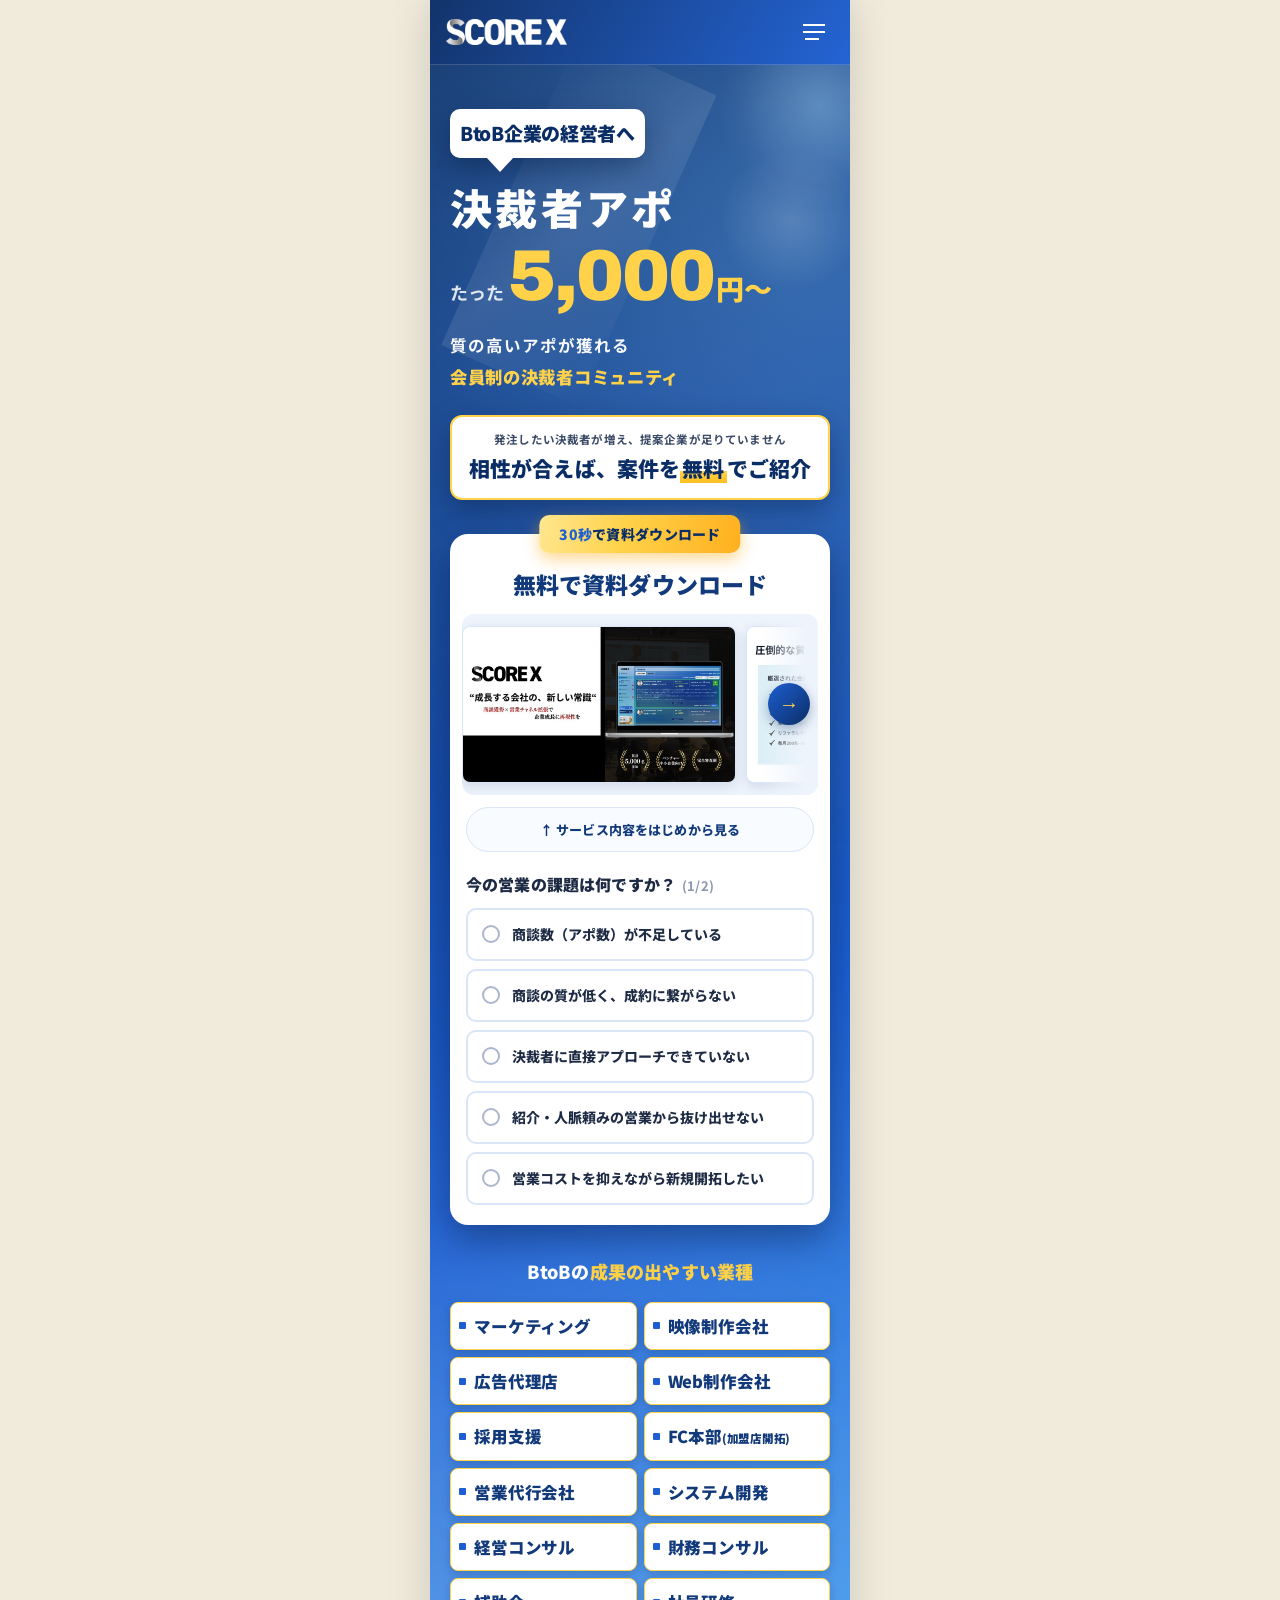
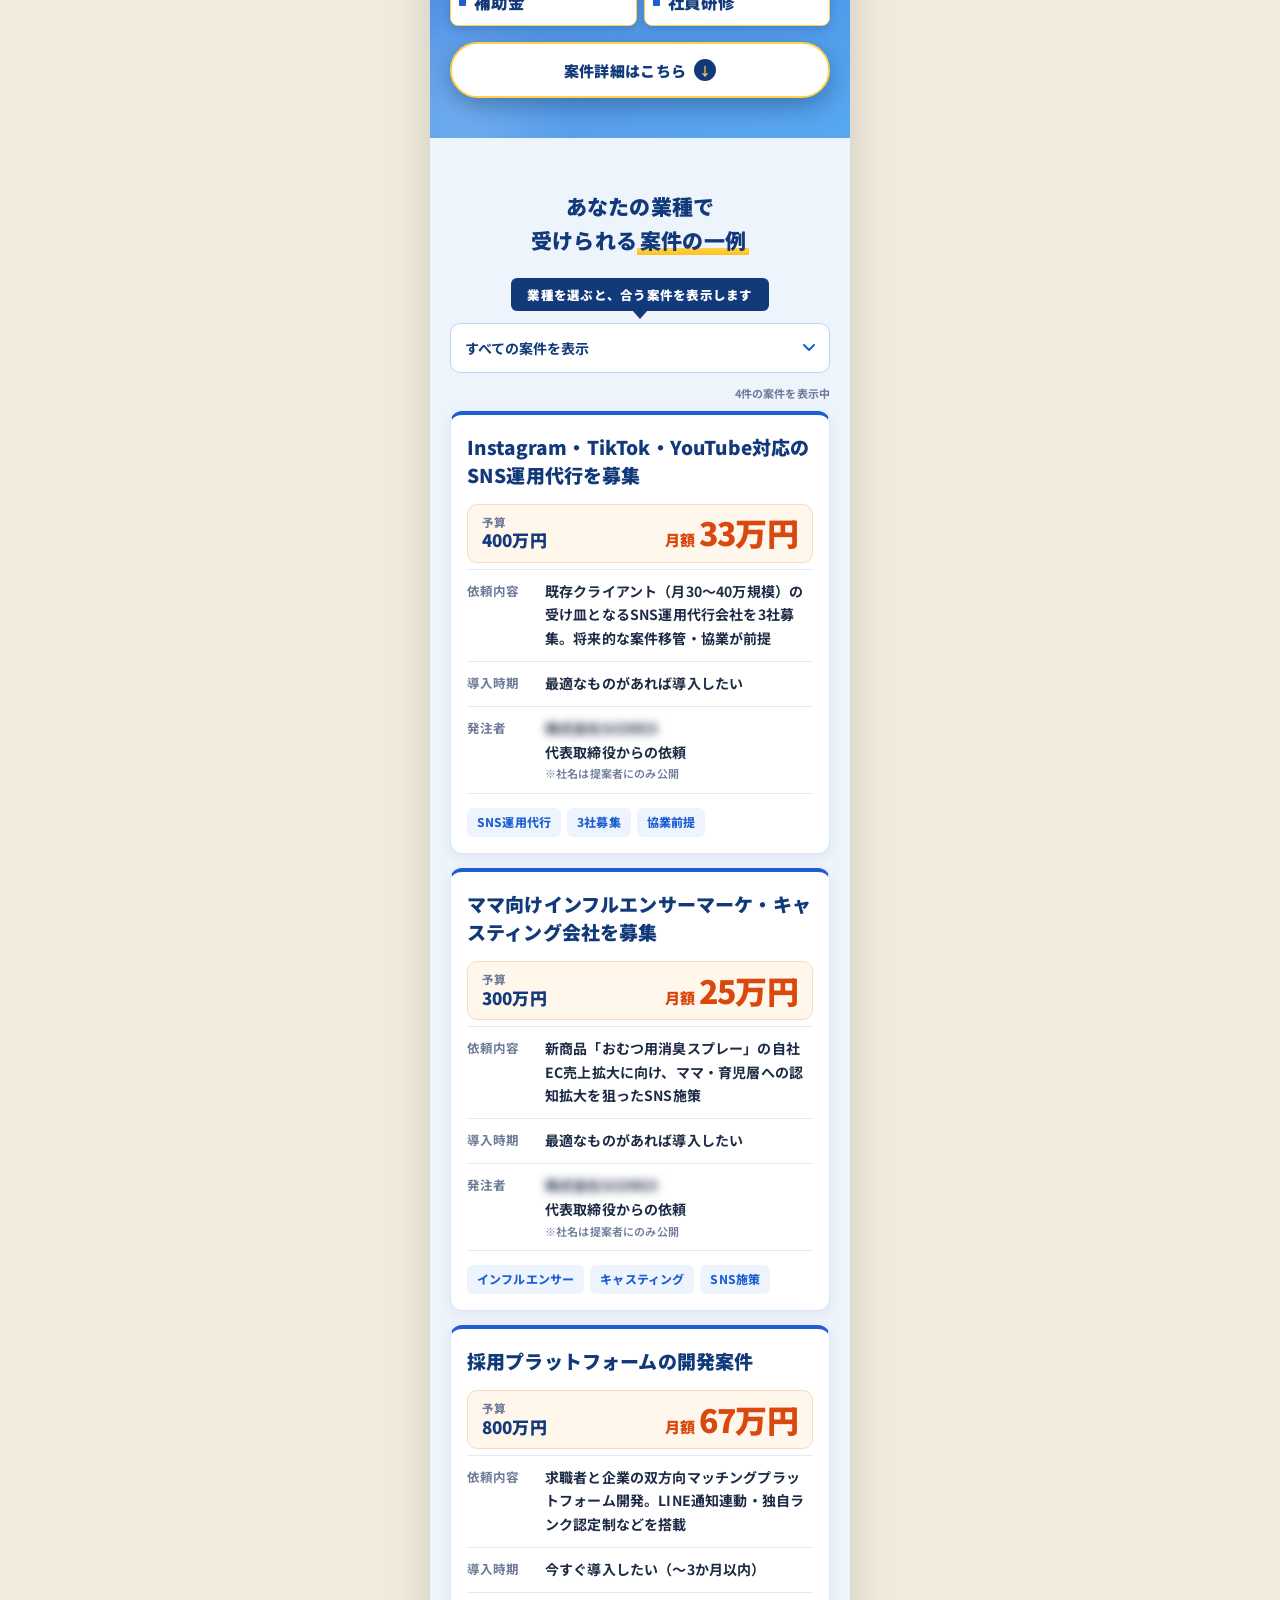
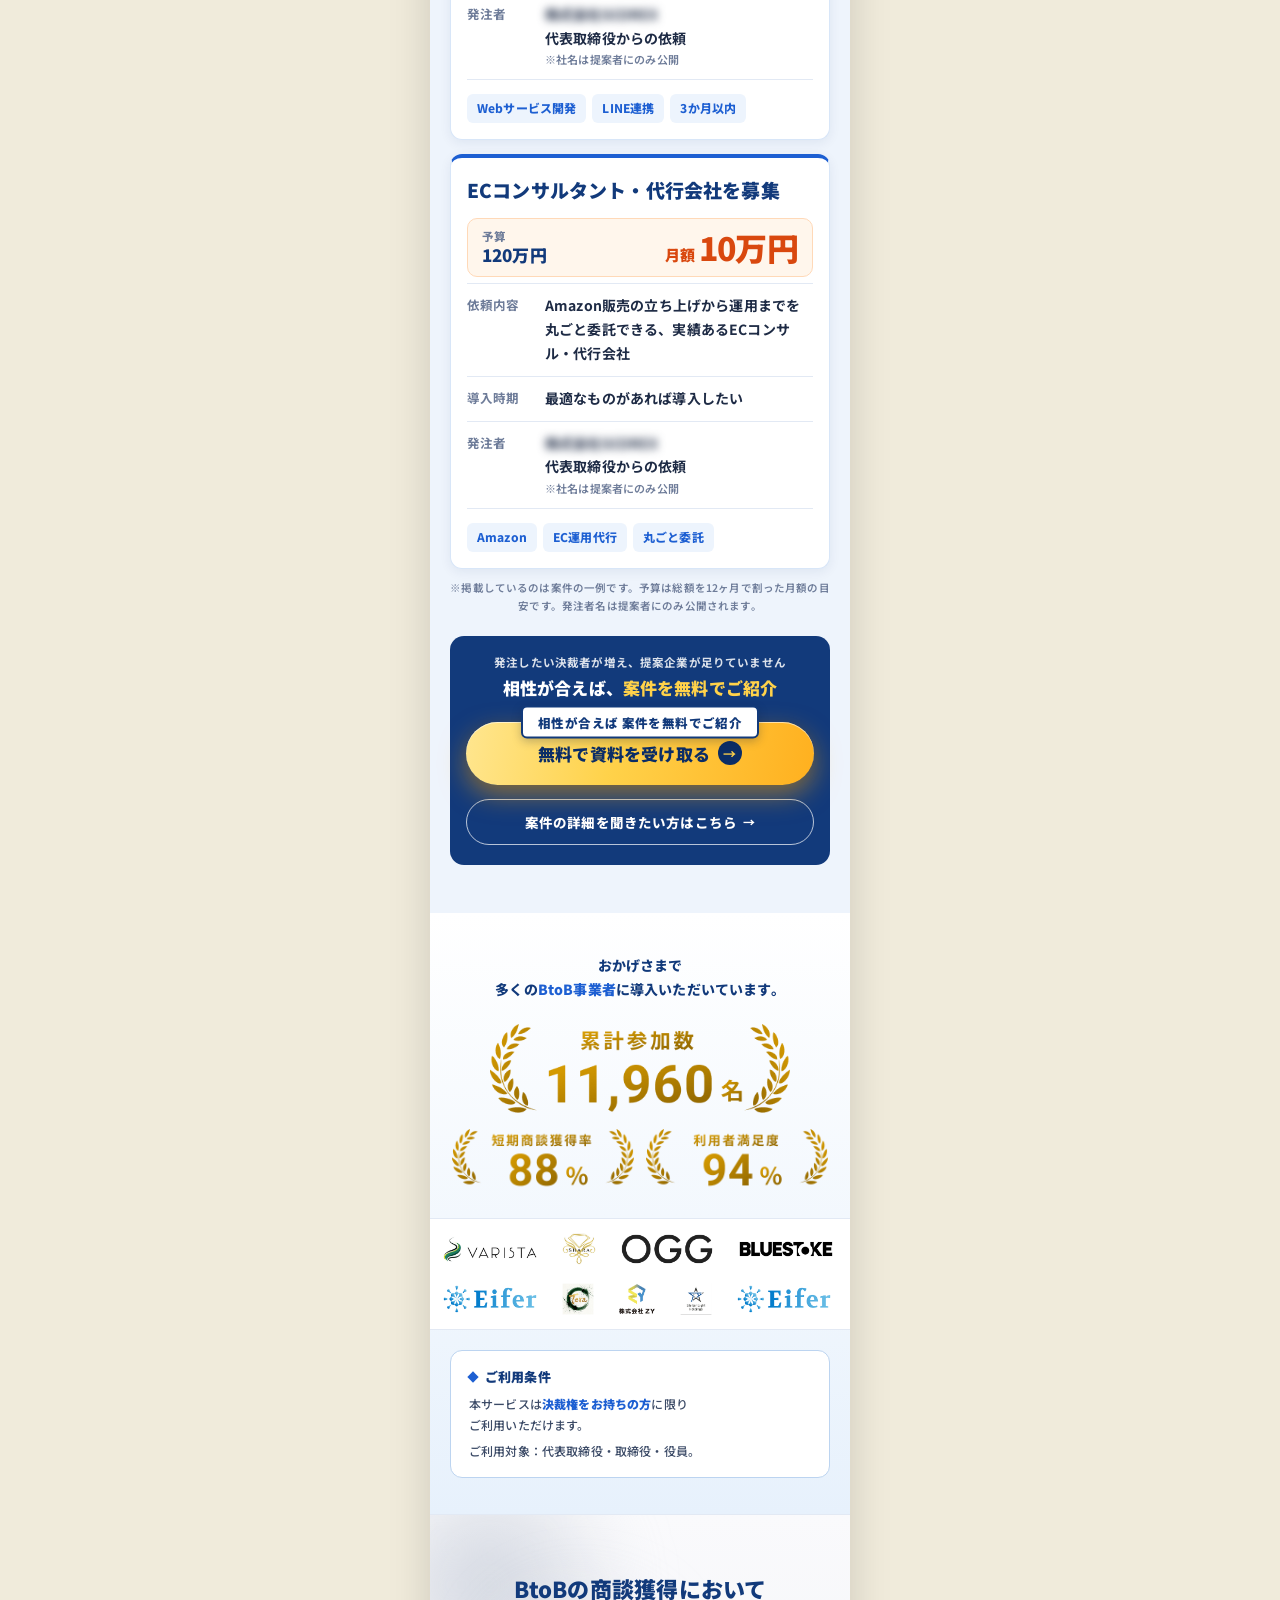
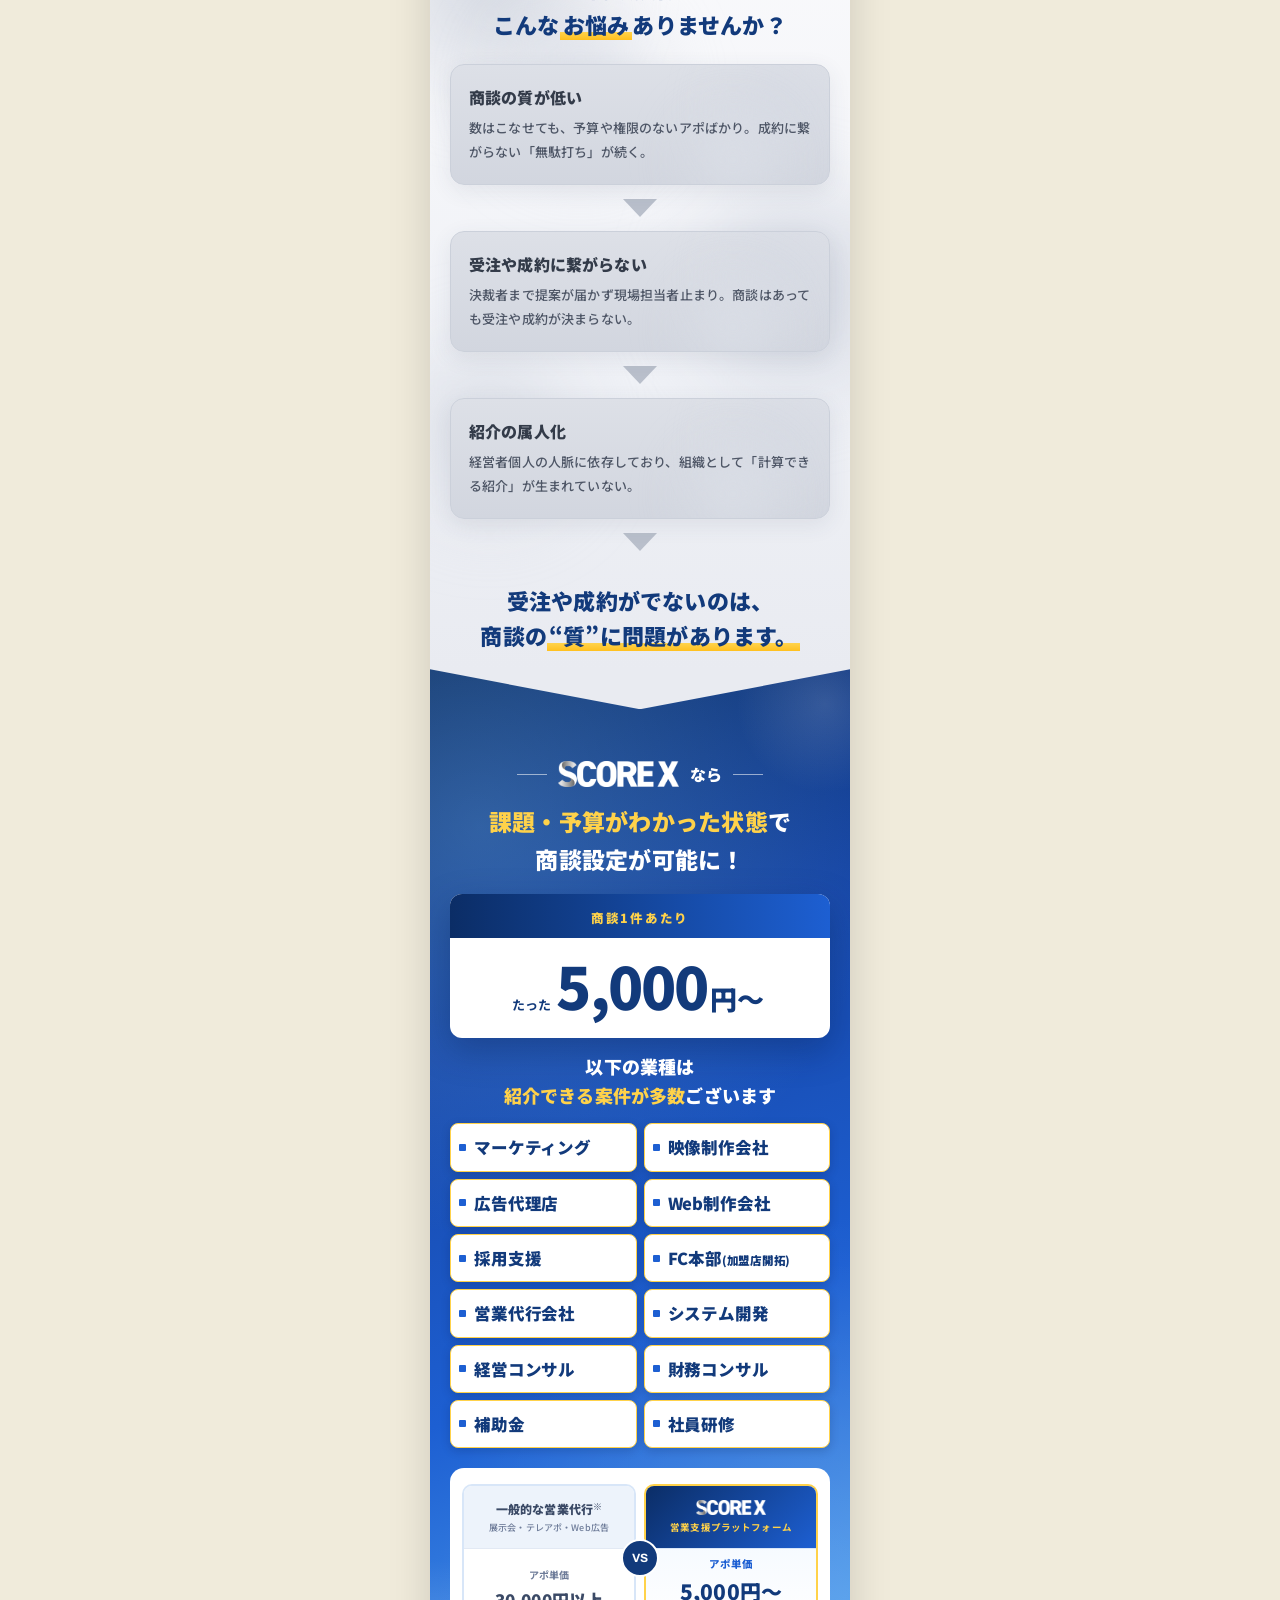
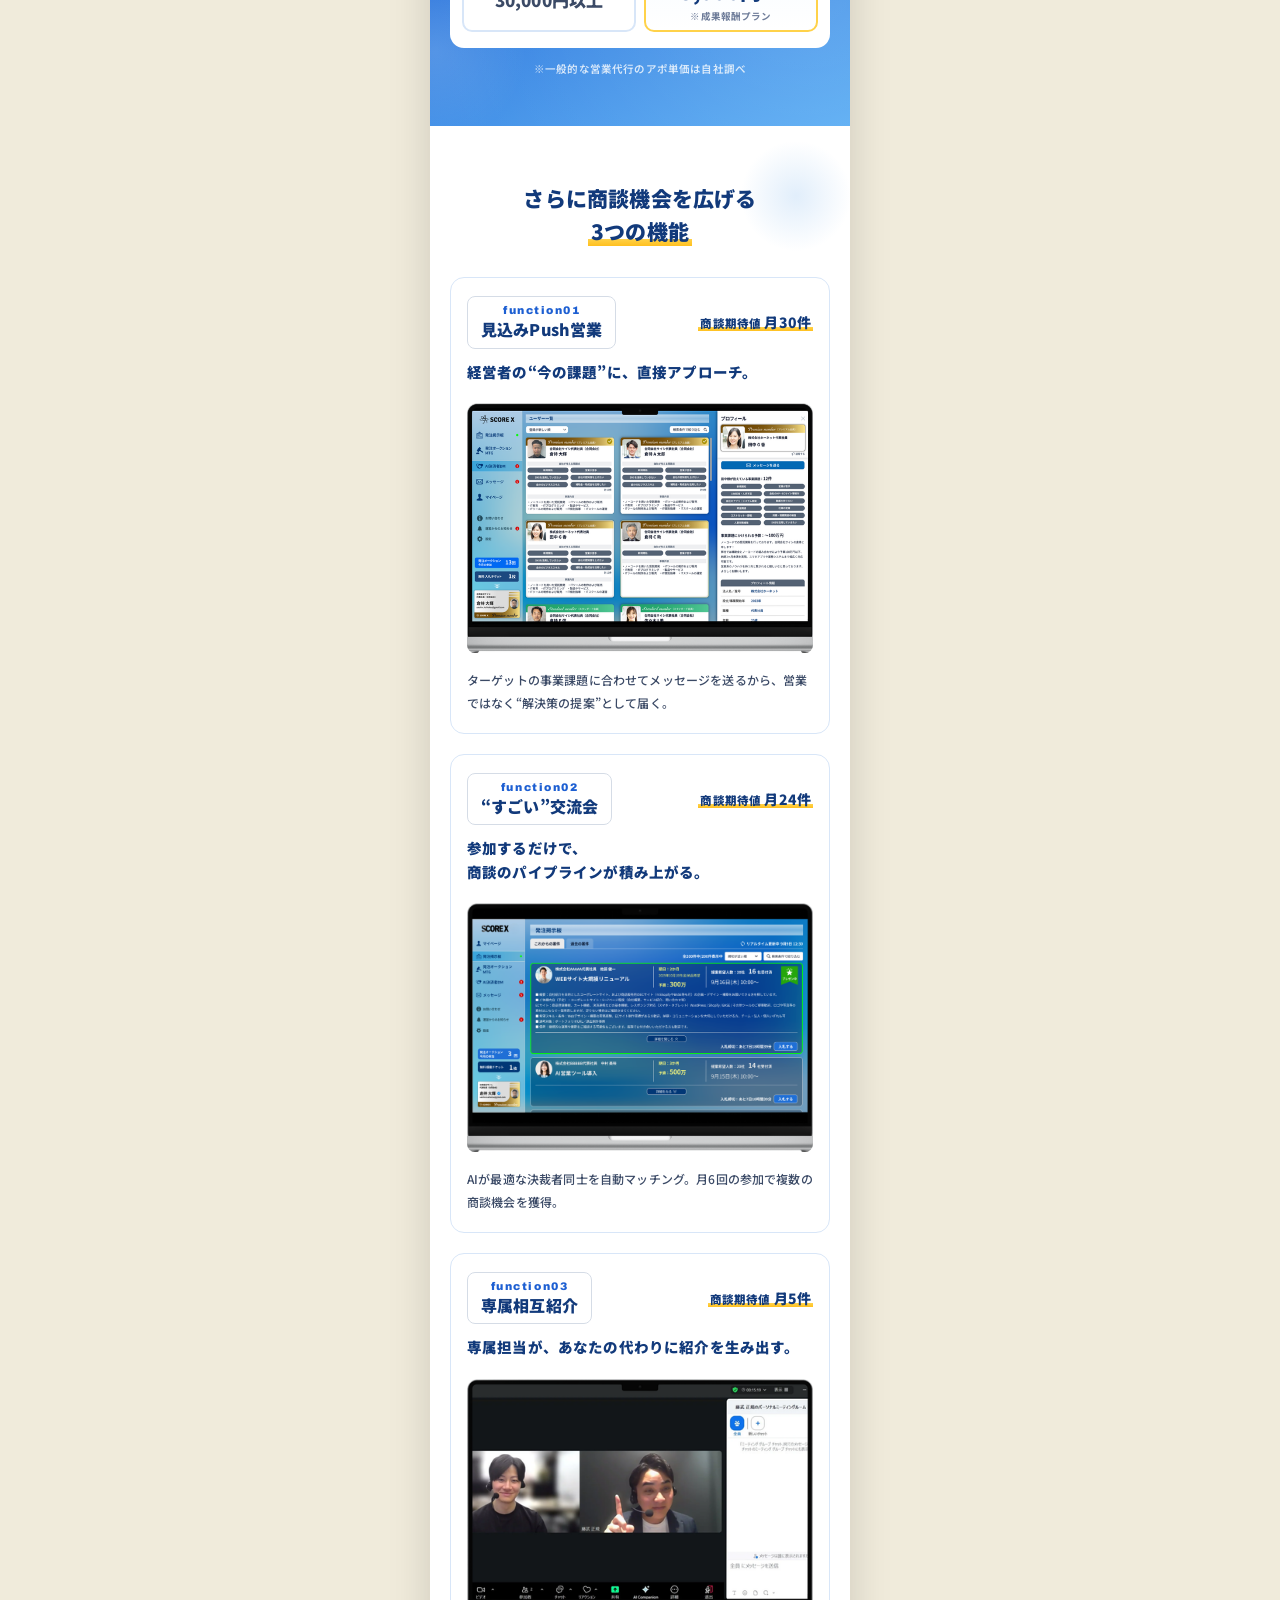
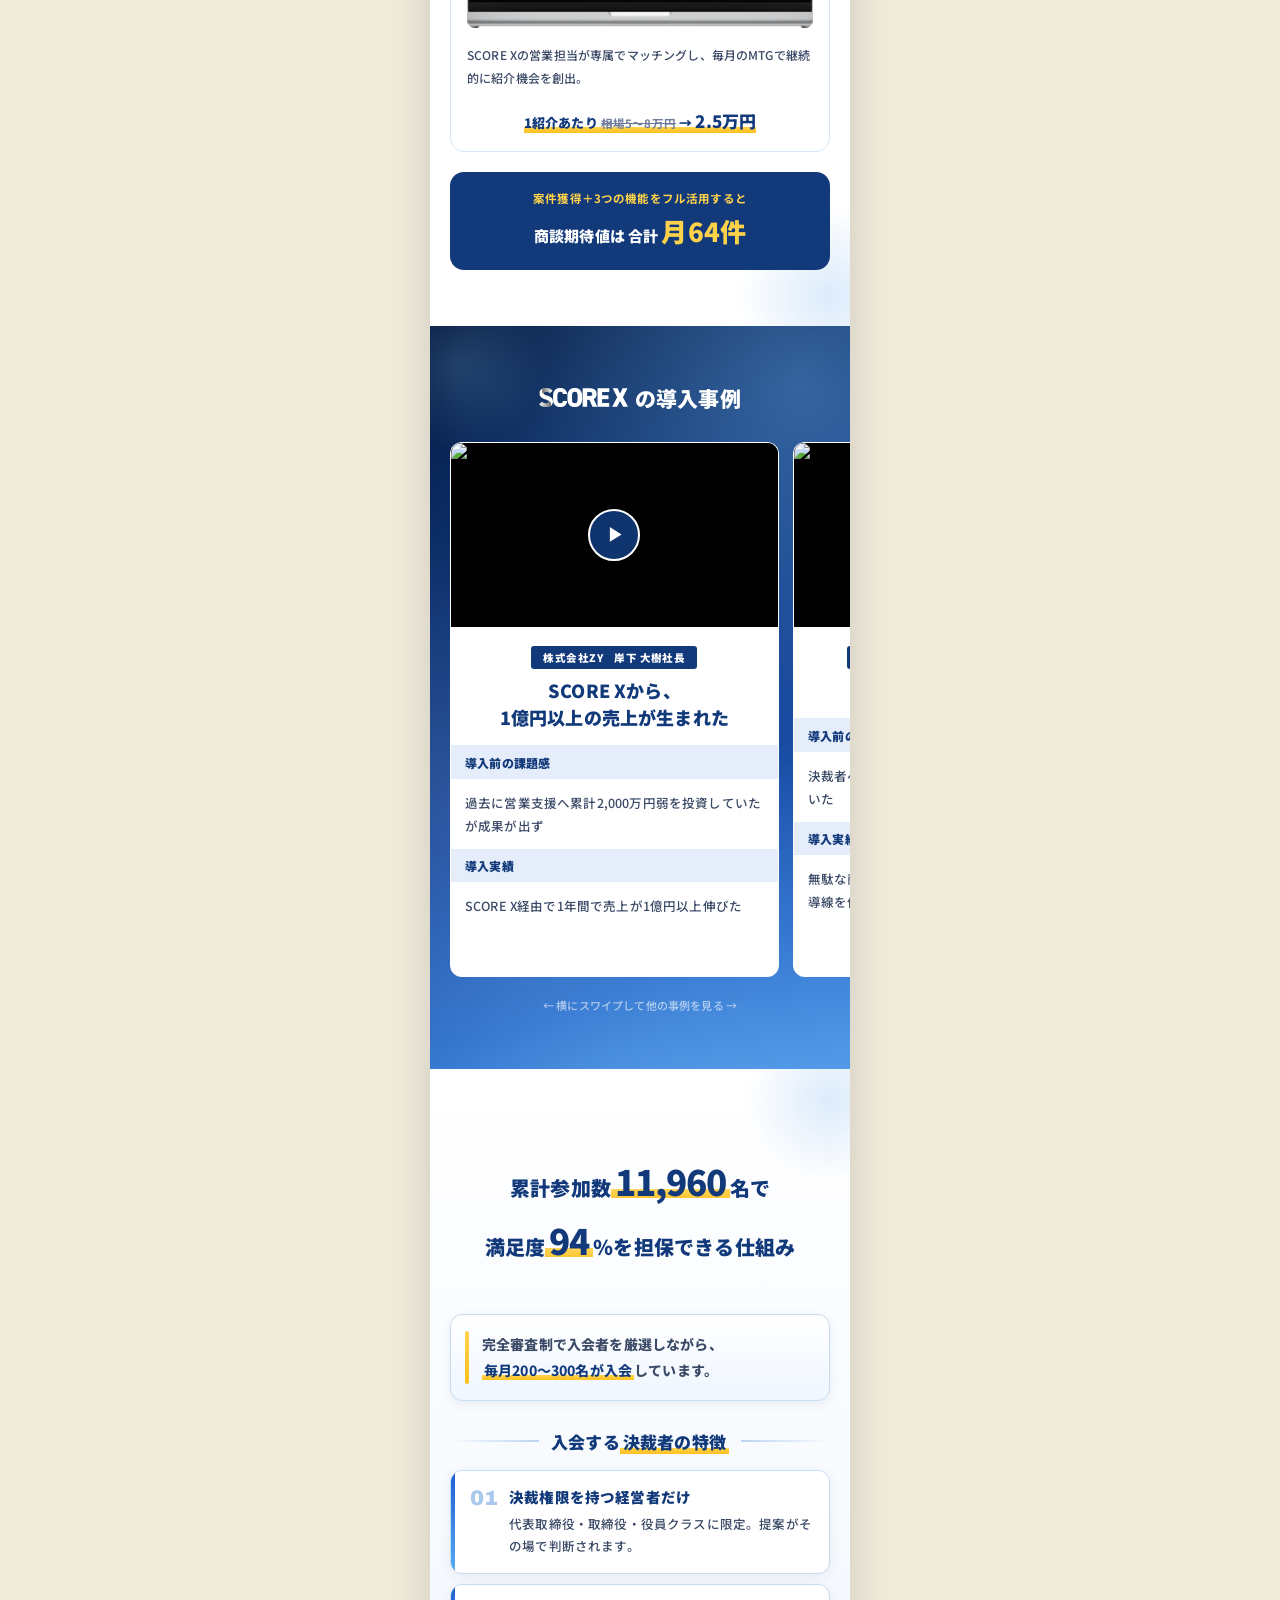
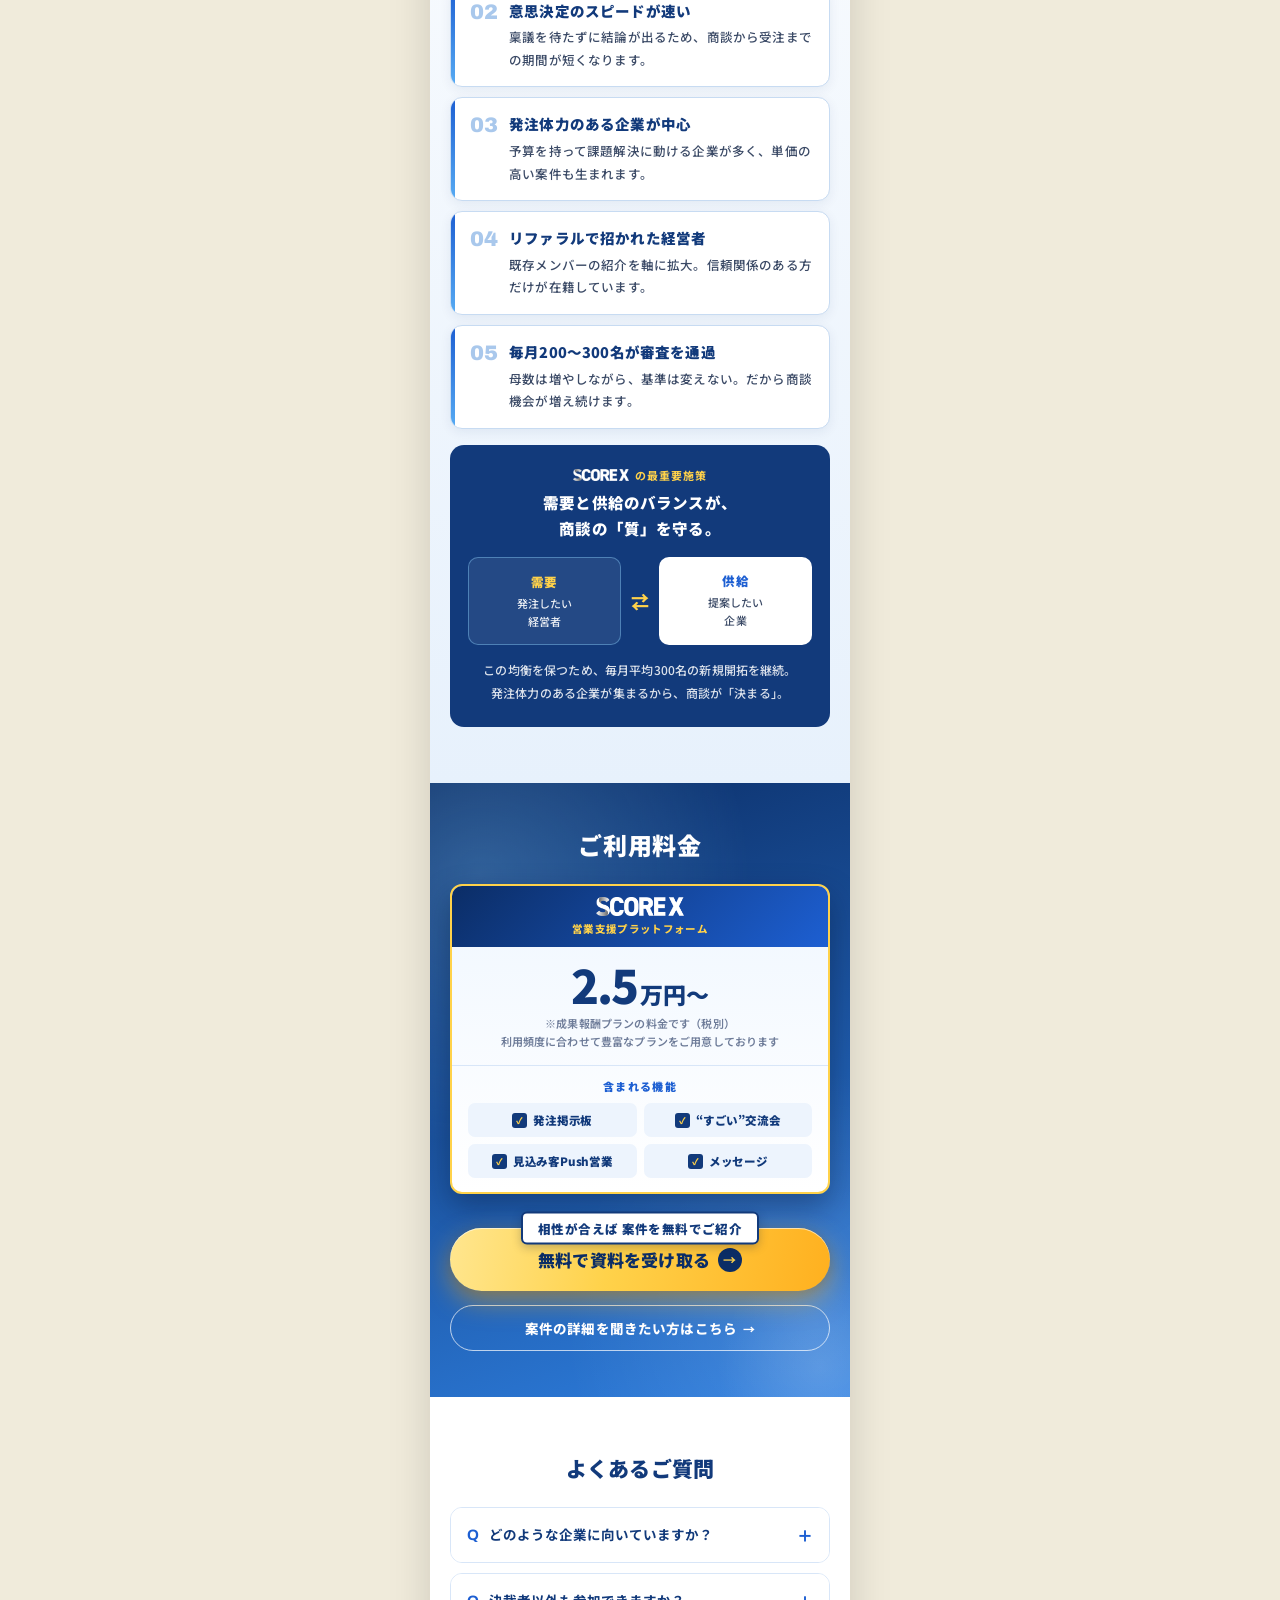
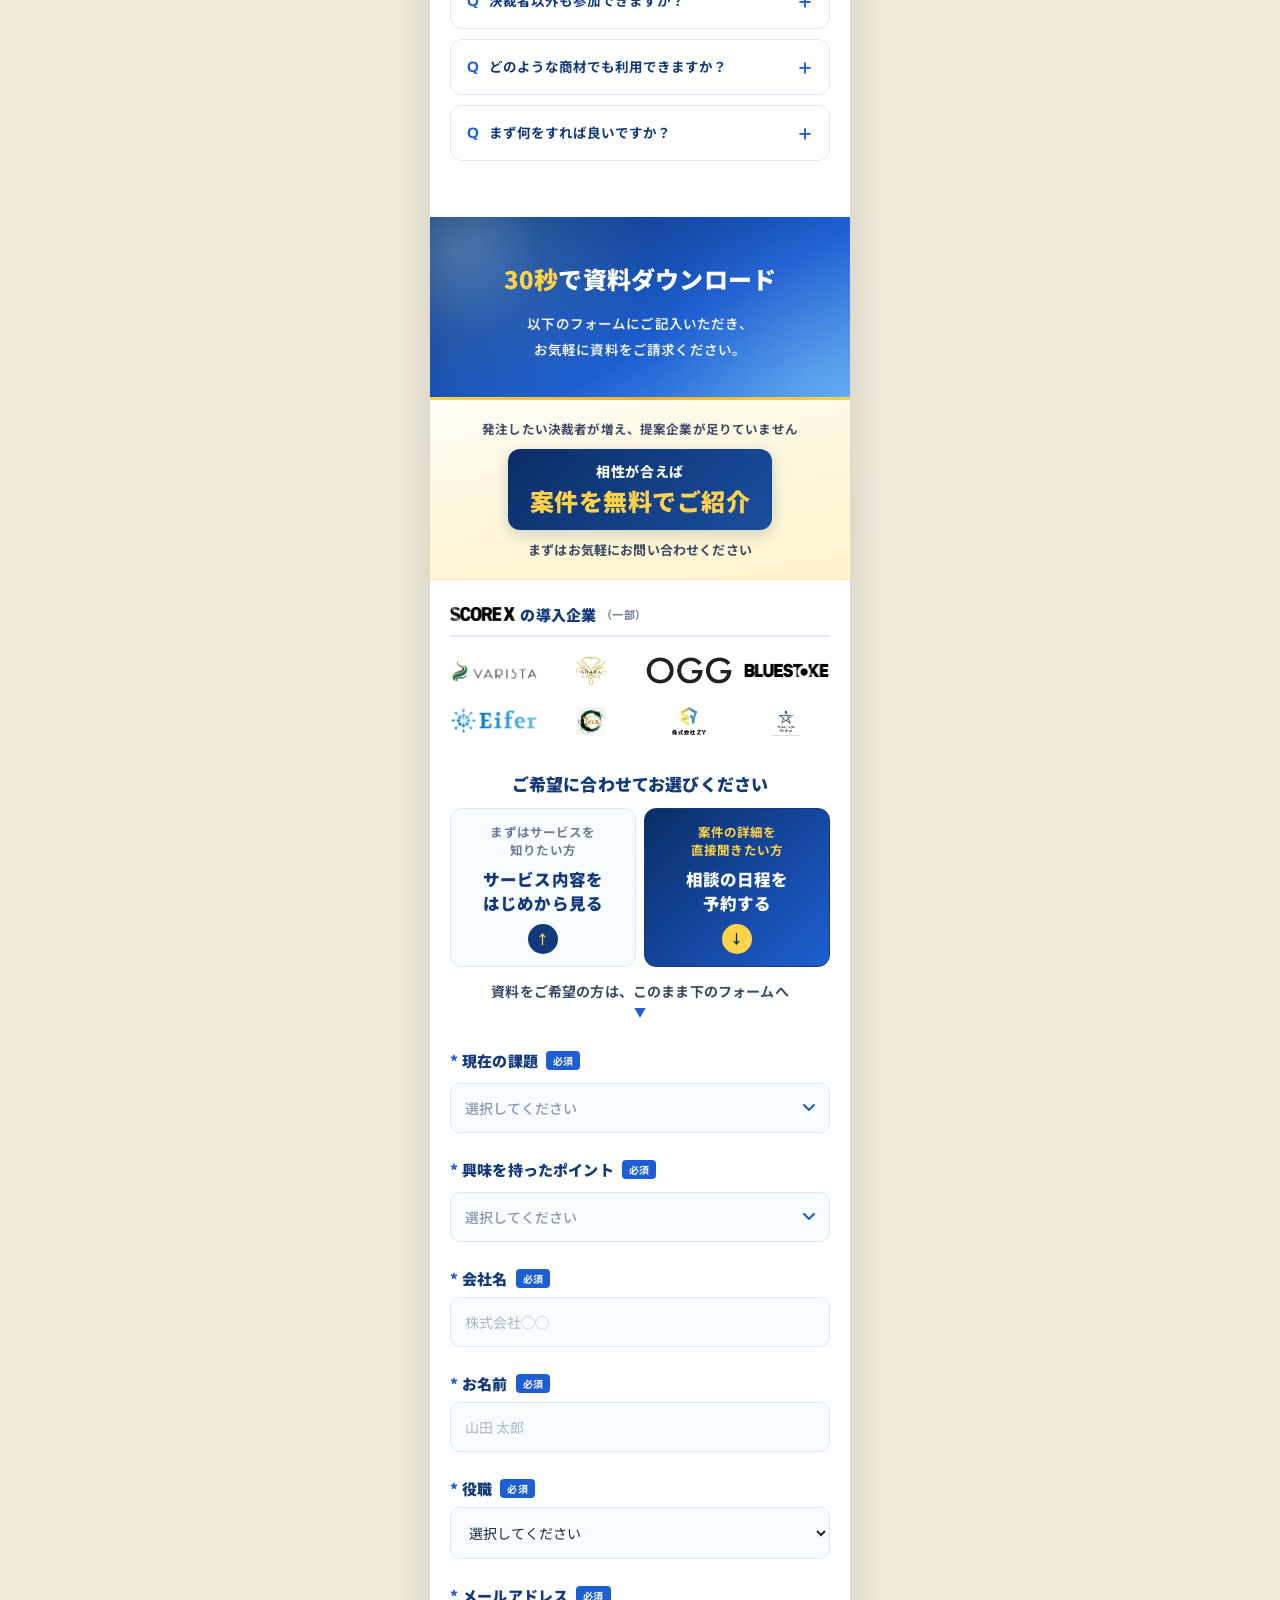
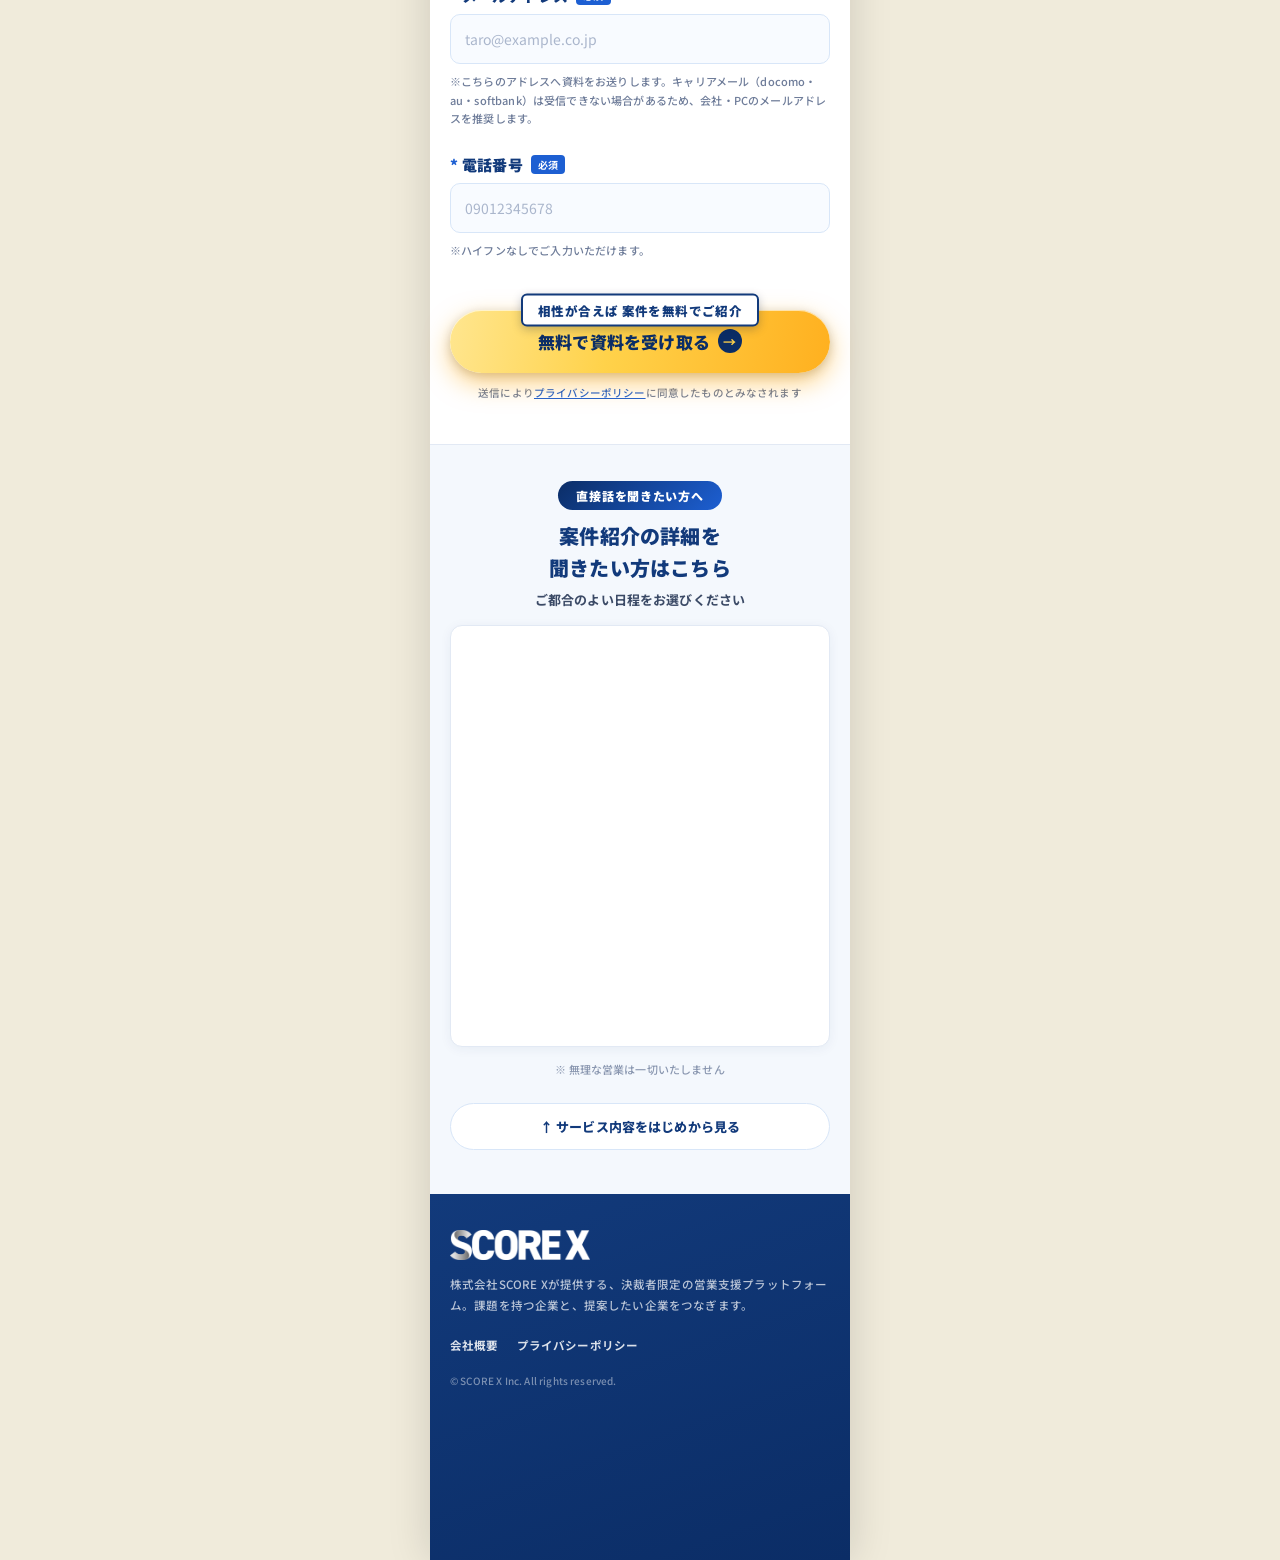
==== index.html @ 639cfa8a "フォーム前の2択カードの文字を拡大 Co-Authored-By: Claude Opus 5.5 <noreply@anthropic.com>" ====
<!DOCTYPE html>
<html lang="ja">
<head>
<meta charset="UTF-8">
<meta name="viewport" content="width=device-width, initial-scale=1">
<meta name="robots" content="noindex, nofollow">
<!-- Google Tag Manager -->
<script>(function(w,d,s,l,i){w[l]=w[l]||[];w[l].push({'gtm.start':
new Date().getTime(),event:'gtm.js'});var f=d.getElementsByTagName(s)[0],
j=d.createElement(s),dl=l!='dataLayer'?'&l='+l:'';j.async=true;j.src=
'https://www.googletagmanager.com/gtm.js?id='+i+dl;f.parentNode.insertBefore(j,f);
})(window,document,'script','dataLayer','GTM-TBVCL29K');</script>
<!-- End Google Tag Manager -->
<title>SCORE X｜決裁者の課題から商談獲得できる営業支援プラットフォーム</title>
<link rel="preconnect" href="https://fonts.googleapis.com">
<link href="https://fonts.googleapis.com/css2?family=Archivo:wght@600;700;800;900&family=Space+Grotesk:wght@700&family=Noto+Sans+JP:wght@400;500;700;900&display=swap" rel="stylesheet">
<link rel="stylesheet" href="css/style.css?v=20260930b">
</head>
<body>
<!-- Google Tag Manager (noscript) -->
<noscript><iframe src="https://www.googletagmanager.com/ns.html?id=GTM-TBVCL29K"
height="0" width="0" style="display:none;visibility:hidden"></iframe></noscript>
<!-- End Google Tag Manager (noscript) -->
<div style="max-width:420px;margin:0 auto;background:#ffffff;box-shadow:0 0 40px rgba(0,0,0,0.15);position:relative">

  <!-- ヘッダー -->
  <header style="position:sticky;top:0;z-index:50;display:flex;align-items:center;justify-content:space-between;padding:12px 16px;background:linear-gradient(120deg,rgba(11,45,102,0.97),rgba(29,95,210,0.97));backdrop-filter:blur(6px);border-bottom:1px solid rgba(255,255,255,0.18)">
    <div style="display:flex;align-items:center;gap:8px">
      <img src="img/img-logo-black.png" alt="SCORE X" style="height:26px;display:block;filter:invert(1)">
    </div>
    <button id="menuBtn" type="button" aria-label="メニュー" style="width:40px;height:40px;border:none;background:none;display:flex;flex-direction:column;align-items:center;justify-content:center;gap:5px;cursor:pointer">
      <span style="display:block;width:22px;height:2px;background:#fff"></span>
      <span style="display:block;width:22px;height:2px;background:#fff"></span>
      <span style="display:block;width:14px;height:2px;background:#fff;align-self:flex-end;margin-right:9px"></span>
    </button>
  </header>
  <nav id="mobileMenu" style="display:none;position:sticky;top:56px;z-index:49;background:#123A7B;color:#fff;padding:8px 0">
      <div style="display:flex;flex-direction:column">
        <a href="#jobs" style="color:#fff;padding:13px 20px;border-bottom:1px solid rgba(255,255,255,0.12);font-size:14px;font-weight:700">掲載中の案件</a>
        <a href="#problem" style="color:#fff;padding:13px 20px;border-bottom:1px solid rgba(255,255,255,0.12);font-size:14px;font-weight:700">よくあるお悩み</a>
        <a href="#solution" style="color:#fff;padding:13px 20px;border-bottom:1px solid rgba(255,255,255,0.12);font-size:14px;font-weight:700;display:flex;align-items:center;gap:5px"><img src="img/img-logo-black.png" alt="SCORE X" style="height:13px;display:inline-block;vertical-align:0;filter:invert(1)">なら</a>
        <a href="#feature" style="color:#fff;padding:13px 20px;border-bottom:1px solid rgba(255,255,255,0.12);font-size:14px;font-weight:700">商談獲得機能</a>
        <a href="#case" style="color:#fff;padding:13px 20px;border-bottom:1px solid rgba(255,255,255,0.12);font-size:14px;font-weight:700">導入事例</a>
        <a href="#price" style="color:#fff;padding:13px 20px;border-bottom:1px solid rgba(255,255,255,0.12);font-size:14px;font-weight:700">ご利用料金</a>
        <a href="#faq" style="color:#fff;padding:13px 20px;font-size:14px;font-weight:700">よくあるご質問</a>
      </div>
    </nav>

  <!-- FV -->
  <section id="fv" style="position:relative;overflow:hidden;background:linear-gradient(150deg,#0B2D66 0%,#1D5FD2 60%,#4FA3F0 100%);color:#fff;padding:44px 20px 40px">
      <div style="position:absolute;inset:0;pointer-events:none;overflow:hidden">
        <div style="position:absolute;inset:0;background:radial-gradient(circle at 88% 10%,rgba(143,212,255,0.30),transparent 42%),radial-gradient(circle at 5% 95%,rgba(255,255,255,0.14),transparent 38%)"></div>
        <div style="position:absolute;top:-70px;right:-80px;width:220px;height:220px;background:radial-gradient(circle,rgba(255,255,255,0.16),transparent 66%);border-radius:50%"></div>
        <div style="position:absolute;top:-46px;right:-56px;width:172px;height:172px;background:radial-gradient(circle,rgba(143,212,255,0.22),transparent 66%);border-radius:50%"></div>
        <div style="position:absolute;bottom:-90px;left:-90px;width:240px;height:240px;background:radial-gradient(circle,rgba(255,255,255,0.10),transparent 66%);border-radius:50%"></div>
        <div style="position:absolute;bottom:-70px;left:-70px;width:200px;height:200px;background:radial-gradient(circle,rgba(143,212,255,0.16),transparent 66%);border-radius:50%"></div>
        <div style="position:absolute;top:120px;right:24px;width:70px;height:70px;background:radial-gradient(circle,rgba(255,255,255,0.16),transparent 65%);transform:scale(2.2)"></div>
        <span style="position:absolute;top:26px;left:18px;color:rgba(143,212,255,0.8);font-weight:900;font-size:15px"></span>
        <span style="position:absolute;top:52%;right:12px;color:rgba(255,255,255,0.55);font-weight:900;font-size:13px"></span>
        <div style="position:absolute;top:0;left:34%;width:150px;height:340px;background:linear-gradient(115deg,rgba(255,255,255,0) 0%,rgba(255,255,255,0.10) 50%,rgba(255,255,255,0) 100%);transform:rotate(24deg);transform-origin:top"></div>
      </div>
    <div style="position:relative">
      <p style="margin:0 -12px 22px 0;position:relative;display:inline-block;background:#fff;border-radius:10px;padding:11px 10px;font-size:min(19px,5.3vw);font-weight:900;color:#0B2D66;letter-spacing:-0.015em;line-height:1.4;white-space:nowrap;box-shadow:0 10px 28px rgba(4,18,50,0.36)">BtoB企業の経営者へ<span style="position:absolute;left:36px;bottom:-14px;width:0;height:0;border-left:14px solid transparent;border-right:14px solid transparent;border-top:15px solid #fff"></span></p>
      <h1 style="margin:0 0 6px;font-size:min(42px,11vw);font-weight:900;line-height:1.3;letter-spacing:0.08em;white-space:nowrap">決裁者アポ</h1>
      <p style="margin:0 0 18px;display:flex;align-items:baseline;gap:0;white-space:nowrap"><span style="font-size:min(18px,4.8vw);font-weight:700;color:rgba(255,255,255,0.85);margin-right:4px">たった</span><span style="font-family:'Archivo','Space Grotesk',sans-serif;font-size:min(72px,19vw);font-weight:900;color:#FFD24A;line-height:1;letter-spacing:-0.03em">5,000</span><span style="font-size:min(28px,7.5vw);font-weight:900;color:#FFD24A;margin-left:2px">円〜</span></p>
      <p style="margin:0 0 22px;font-size:min(16.5px,4.4vw);line-height:1.85;font-weight:700;color:rgba(255,255,255,0.96);letter-spacing:0.06em">質の高いアポが獲れる<br><strong style="color:#FFD24A;font-weight:900;font-size:1.05em;letter-spacing:0.04em">会員制の決裁者コミュニティ</strong></p>
      <!-- オファー（案件過多のため無料紹介） -->
      <div style="margin:0 0 18px;background:#fff;border:2px solid #FFD24A;border-radius:12px;padding:13px 12px 14px;text-align:center;box-shadow:0 10px 28px rgba(4,18,50,0.36)">
        <p style="margin:0 0 5px;font-size:min(11.5px,2.95vw);font-weight:700;line-height:1.6;color:#3B4A66;white-space:nowrap">発注したい決裁者が増え、提案企業が足りていません</p>
        <p style="margin:0;font-size:min(21px,4.7vw);font-weight:900;line-height:1.45;color:#0B2D66;white-space:nowrap">相性が合えば、案件を<span style="background:linear-gradient(transparent 60%,#FFD24A 60%,#FFC01F 100%);padding:0 2px">無料</span>でご紹介</p>
      </div>
      <!-- FVフォーム（質問形式・2ステップ） -->
      <div style="position:relative;margin:34px 0 32px;background:#fff;border-radius:18px;padding:34px 16px 20px;color:#1E2B45;box-shadow:0 14px 36px rgba(4,18,50,0.40)">
        <span style="position:absolute;top:0;left:50%;transform:translate(-50%,-50%);display:inline-block;background:linear-gradient(100deg,#FFE68F 0%,#FFD24A 42%,#FFB01F 100%);color:#0B2D66;font-size:14px;font-weight:900;letter-spacing:0.02em;padding:9px 20px;border-radius:10px;box-shadow:0 6px 16px rgba(255,168,10,0.45);white-space:nowrap"><span style="color:#1D5FD2">30秒</span>で資料ダウンロード</span>
        <p style="margin:0 0 14px;text-align:center;font-size:min(23px,6.2vw);font-weight:900;line-height:1.4;color:#123A7B;white-space:nowrap">無料で資料ダウンロード</p>

        <!-- 資料プレビュー（横スライド） -->
        <div class="doc-carousel" style="position:relative;margin:0 -4px 12px;background:#EEF4FC;border-radius:12px;overflow:hidden">
          <div class="doc-track" style="display:flex;gap:10px;overflow-x:auto;scroll-snap-type:x mandatory;padding:12px 12px;-webkit-overflow-scrolling:touch;scrollbar-width:none">
            <img src="img/img-doc-01.jpg" class="zoomable" data-zoom-group="docs" alt="資料：SCORE X 成長する会社の、新しい常識" style="flex:0 0 82%;width:82%;height:auto;display:block;border-radius:8px;border:1px solid #D8E6F8;background:#fff;box-shadow:0 4px 12px rgba(11,45,102,0.12);scroll-snap-align:start">
            <img src="img/img-doc-02.jpg" class="zoomable" data-zoom-group="docs" alt="資料：圧倒的な質を誇る「完全審査制」の会員基盤" style="flex:0 0 82%;width:82%;height:auto;display:block;border-radius:8px;border:1px solid #D8E6F8;background:#fff;box-shadow:0 4px 12px rgba(11,45,102,0.12);scroll-snap-align:start">
            <img src="img/img-doc-03.jpg" class="zoomable" data-zoom-group="docs" alt="資料：SCORE X 4つの機能" style="flex:0 0 82%;width:82%;height:auto;display:block;border-radius:8px;border:1px solid #D8E6F8;background:#fff;box-shadow:0 4px 12px rgba(11,45,102,0.12);scroll-snap-align:start">
            <img src="img/img-doc-04.jpg" class="zoomable" data-zoom-group="docs" alt="資料：相互紹介パートナーがもたらす「信頼」の連鎖" style="flex:0 0 82%;width:82%;height:auto;display:block;border-radius:8px;border:1px solid #D8E6F8;background:#fff;box-shadow:0 4px 12px rgba(11,45,102,0.12);scroll-snap-align:start">
          </div>
          <span style="position:absolute;top:0;right:0;bottom:0;width:56px;background:linear-gradient(90deg,rgba(238,244,252,0),#EEF4FC 80%);pointer-events:none"></span>
          <button type="button" class="doc-next" aria-label="次の資料を見る" style="position:absolute;top:50%;right:8px;transform:translateY(-50%);width:42px;height:42px;border:none;border-radius:50%;background:linear-gradient(135deg,#1D5FD2,#0B2D66);color:#FFD24A;display:flex;align-items:center;justify-content:center;font-size:20px;font-weight:900;box-shadow:0 4px 12px rgba(11,45,102,0.35);cursor:pointer">→</button>
        </div>

        <a href="#fv" style="display:flex;align-items:center;justify-content:center;gap:6px;margin:0 0 20px;padding:12px 16px;border:1.5px solid #D8E6F8;border-radius:100px;font-size:min(13px,3.6vw);font-weight:800;color:#123A7B;background:#F8FBFF;white-space:nowrap">↑ サービス内容をはじめから見る</a>
        <form id="fvForm" novalidate>
          <!-- STEP1 -->
          <div class="fvq-step" data-step="1">
            <p style="margin:0 0 12px;font-size:16px;font-weight:900;color:#1E2B45">今の営業の課題は何ですか？<span style="margin-left:6px;font-size:13px;font-weight:700;color:#8A97B0">(1/2)</span></p>
            <div style="display:flex;flex-direction:column;gap:8px">
            <button type="button" class="fvq-opt" data-value="商談数（アポ数）が不足している"><span class="fvq-radio"></span>商談数（アポ数）が不足している</button>
            <button type="button" class="fvq-opt" data-value="商談の質が低く、成約に繋がらない"><span class="fvq-radio"></span>商談の質が低く、成約に繋がらない</button>
            <button type="button" class="fvq-opt" data-value="決裁者に直接アプローチできていない"><span class="fvq-radio"></span>決裁者に直接アプローチできていない</button>
            <button type="button" class="fvq-opt" data-value="紹介・人脈頼みの営業から抜け出せない"><span class="fvq-radio"></span>紹介・人脈頼みの営業から抜け出せない</button>
            <button type="button" class="fvq-opt" data-value="営業コストを抑えながら新規開拓したい"><span class="fvq-radio"></span>営業コストを抑えながら新規開拓したい</button>
            </div>
            <input type="hidden" name="current_issue">
          </div>
          <!-- STEP2 -->
          <div class="fvq-step" data-step="2" style="display:none">
            <p style="margin:0 0 12px;font-size:16px;font-weight:900;color:#1E2B45">資料の送り先を教えてください<span style="margin-left:6px;font-size:13px;font-weight:700;color:#8A97B0">(2/2)</span></p>
            <div style="display:flex;flex-direction:column;gap:14px">
              <div><p style="margin:0 0 6px;font-size:13px;font-weight:900;color:#123A7B">会社名<span style="margin-left:6px;font-size:9.5px;font-weight:700;color:#fff;background:#1D5FD2;border-radius:4px;padding:2px 6px;vertical-align:1px">必須</span></p><input type="text" name="company" required placeholder="株式会社◯◯" style="width:100%;box-sizing:border-box;border:1.5px solid #D8E6F8;border-radius:10px;padding:12px;font-size:14px;font-family:inherit;background:#F8FBFF"></div>
              <div><p style="margin:0 0 6px;font-size:13px;font-weight:900;color:#123A7B">お名前<span style="margin-left:6px;font-size:9.5px;font-weight:700;color:#fff;background:#1D5FD2;border-radius:4px;padding:2px 6px;vertical-align:1px">必須</span></p><input type="text" name="fullname" required placeholder="山田 太郎" style="width:100%;box-sizing:border-box;border:1.5px solid #D8E6F8;border-radius:10px;padding:12px;font-size:14px;font-family:inherit;background:#F8FBFF"></div>
              <div><p style="margin:0 0 6px;font-size:13px;font-weight:900;color:#123A7B">役職<span style="margin-left:6px;font-size:9.5px;font-weight:700;color:#fff;background:#1D5FD2;border-radius:4px;padding:2px 6px;vertical-align:1px">必須</span></p>
                <select name="position" required style="width:100%;box-sizing:border-box;border:1.5px solid #D8E6F8;border-radius:10px;padding:12px;font-size:14px;font-family:inherit;background:#F8FBFF;color:#1E2B45;appearance:auto">
                  <option value="">選択してください</option>
                  <option value="代表取締役">代表取締役</option>
                  <option value="取締役">取締役</option>
                  <option value="役員（執行役員含む）">役員（執行役員含む）</option>
                  <option value="その他">その他</option>
                </select></div>
              <div><p style="margin:0 0 6px;font-size:13px;font-weight:900;color:#123A7B">メールアドレス<span style="margin-left:6px;font-size:9.5px;font-weight:700;color:#fff;background:#1D5FD2;border-radius:4px;padding:2px 6px;vertical-align:1px">必須</span></p><input type="email" name="email" required placeholder="taro@example.co.jp" style="width:100%;box-sizing:border-box;border:1.5px solid #D8E6F8;border-radius:10px;padding:12px;font-size:14px;font-family:inherit;background:#F8FBFF">
                <p style="margin:6px 0 0;font-size:10.5px;line-height:1.6;color:#6E7C99">※こちらのアドレスへ資料をお送りします。</p></div>
            </div>
            <button type="submit" id="fvSubmitBtn" class="cta" style="margin-top:20px;display:flex;align-items:center;justify-content:center;gap:8px;background:linear-gradient(100deg,#FFE68F 0%,#FFD24A 42%,#FFB01F 100%);color:#0B2D66;font-size:17px;font-weight:900;letter-spacing:0.01em;padding:17px 20px;border-radius:100px;box-shadow:0 10px 26px rgba(255,168,10,0.45),inset 0 1px 0 rgba(255,255,255,0.6);width:100%;border:none;cursor:pointer;font-family:inherit">無料で資料を受け取る<span style="display:inline-flex;width:24px;height:24px;border-radius:50%;background:#0B2D66;color:#FFD24A;align-items:center;justify-content:center;font-size:13px;font-weight:700;flex-shrink:0">→</span></button>
            <p style="margin:8px 0 0;text-align:center;font-size:10.5px;color:#6E7C99">送信により<a href="https://scorex.co.jp/privacy.html" target="_blank" rel="noopener" style="text-decoration:underline">プライバシーポリシー</a>に同意したものとみなされます</p>
            <button type="button" class="fvq-back" style="display:block;margin:12px auto 0;background:none;border:none;padding:4px 8px;font-family:inherit;font-size:12px;font-weight:700;color:#6E7C99;cursor:pointer">← 前の質問に戻る</button>
          </div>
          <input type="hidden" name="form_location" value="FVフォーム">
          <input type="hidden" name="page_url">
          <input type="hidden" name="landing_url">
          <input type="hidden" name="utm_source">
          <input type="hidden" name="utm_medium">
          <input type="hidden" name="utm_campaign">
          <input type="hidden" name="utm_content">
          <input type="hidden" name="utm_term">
          <input type="hidden" name="fbclid">
          <input type="hidden" name="submitted_at">
          <p id="fvFormMsg" style="display:none;margin:10px 0 0;text-align:center;font-size:12.5px;font-weight:700;line-height:1.7"></p>
        </form>
      </div>
      <div style="margin:0">
        <h3 style="margin:0 0 16px;text-align:center;font-size:18px;font-weight:900;line-height:1.6;color:#fff">BtoBの<span style="color:#FFD24A">成果の出やすい業種</span></h3>
        <div style="display:grid;grid-template-columns:1fr 1fr;gap:7px">
          <div style="display:flex;align-items:center;gap:8px;background:#fff;border:1.5px solid #FFD24A;border-radius:8px;padding:12px 8px;box-shadow:0 3px 10px rgba(4,18,50,0.18)"><span style="flex-shrink:0;width:7px;height:7px;background:#1D5FD2;border-radius:1px"></span><p style="margin:0;font-size:min(16.5px,4.3vw);font-weight:900;line-height:1.35;color:#123A7B;letter-spacing:-0.01em;white-space:nowrap">マーケティング</p></div>
          <div style="display:flex;align-items:center;gap:8px;background:#fff;border:1.5px solid #FFD24A;border-radius:8px;padding:12px 8px;box-shadow:0 3px 10px rgba(4,18,50,0.18)"><span style="flex-shrink:0;width:7px;height:7px;background:#1D5FD2;border-radius:1px"></span><p style="margin:0;font-size:min(16.5px,4.3vw);font-weight:900;line-height:1.35;color:#123A7B;letter-spacing:-0.01em;white-space:nowrap">映像制作会社</p></div>
          <div style="display:flex;align-items:center;gap:8px;background:#fff;border:1.5px solid #FFD24A;border-radius:8px;padding:12px 8px;box-shadow:0 3px 10px rgba(4,18,50,0.18)"><span style="flex-shrink:0;width:7px;height:7px;background:#1D5FD2;border-radius:1px"></span><p style="margin:0;font-size:min(16.5px,4.3vw);font-weight:900;line-height:1.35;color:#123A7B;letter-spacing:-0.01em;white-space:nowrap">広告代理店</p></div>
          <div style="display:flex;align-items:center;gap:8px;background:#fff;border:1.5px solid #FFD24A;border-radius:8px;padding:12px 8px;box-shadow:0 3px 10px rgba(4,18,50,0.18)"><span style="flex-shrink:0;width:7px;height:7px;background:#1D5FD2;border-radius:1px"></span><p style="margin:0;font-size:min(16.5px,4.3vw);font-weight:900;line-height:1.35;color:#123A7B;letter-spacing:-0.01em;white-space:nowrap">Web制作会社</p></div>
          <div style="display:flex;align-items:center;gap:8px;background:#fff;border:1.5px solid #FFD24A;border-radius:8px;padding:12px 8px;box-shadow:0 3px 10px rgba(4,18,50,0.18)"><span style="flex-shrink:0;width:7px;height:7px;background:#1D5FD2;border-radius:1px"></span><p style="margin:0;font-size:min(16.5px,4.3vw);font-weight:900;line-height:1.35;color:#123A7B;letter-spacing:-0.01em;white-space:nowrap">採用支援</p></div>
          <div style="display:flex;align-items:center;gap:8px;background:#fff;border:1.5px solid #FFD24A;border-radius:8px;padding:12px 8px;box-shadow:0 3px 10px rgba(4,18,50,0.18)"><span style="flex-shrink:0;width:7px;height:7px;background:#1D5FD2;border-radius:1px"></span><p style="margin:0;font-size:min(16.5px,4.3vw);font-weight:900;line-height:1.35;color:#123A7B;letter-spacing:-0.01em;white-space:nowrap">FC本部<span style="font-size:0.7em;letter-spacing:-0.02em">(加盟店開拓)</span></p></div>
          <div style="display:flex;align-items:center;gap:8px;background:#fff;border:1.5px solid #FFD24A;border-radius:8px;padding:12px 8px;box-shadow:0 3px 10px rgba(4,18,50,0.18)"><span style="flex-shrink:0;width:7px;height:7px;background:#1D5FD2;border-radius:1px"></span><p style="margin:0;font-size:min(16.5px,4.3vw);font-weight:900;line-height:1.35;color:#123A7B;letter-spacing:-0.01em;white-space:nowrap">営業代行会社</p></div>
          <div style="display:flex;align-items:center;gap:8px;background:#fff;border:1.5px solid #FFD24A;border-radius:8px;padding:12px 8px;box-shadow:0 3px 10px rgba(4,18,50,0.18)"><span style="flex-shrink:0;width:7px;height:7px;background:#1D5FD2;border-radius:1px"></span><p style="margin:0;font-size:min(16.5px,4.3vw);font-weight:900;line-height:1.35;color:#123A7B;letter-spacing:-0.01em;white-space:nowrap">システム開発</p></div>
          <div style="display:flex;align-items:center;gap:8px;background:#fff;border:1.5px solid #FFD24A;border-radius:8px;padding:12px 8px;box-shadow:0 3px 10px rgba(4,18,50,0.18)"><span style="flex-shrink:0;width:7px;height:7px;background:#1D5FD2;border-radius:1px"></span><p style="margin:0;font-size:min(16.5px,4.3vw);font-weight:900;line-height:1.35;color:#123A7B;letter-spacing:-0.01em;white-space:nowrap">経営コンサル</p></div>
          <div style="display:flex;align-items:center;gap:8px;background:#fff;border:1.5px solid #FFD24A;border-radius:8px;padding:12px 8px;box-shadow:0 3px 10px rgba(4,18,50,0.18)"><span style="flex-shrink:0;width:7px;height:7px;background:#1D5FD2;border-radius:1px"></span><p style="margin:0;font-size:min(16.5px,4.3vw);font-weight:900;line-height:1.35;color:#123A7B;letter-spacing:-0.01em;white-space:nowrap">財務コンサル</p></div>
          <div style="display:flex;align-items:center;gap:8px;background:#fff;border:1.5px solid #FFD24A;border-radius:8px;padding:12px 8px;box-shadow:0 3px 10px rgba(4,18,50,0.18)"><span style="flex-shrink:0;width:7px;height:7px;background:#1D5FD2;border-radius:1px"></span><p style="margin:0;font-size:min(16.5px,4.3vw);font-weight:900;line-height:1.35;color:#123A7B;letter-spacing:-0.01em;white-space:nowrap">補助金</p></div>
          <div style="display:flex;align-items:center;gap:8px;background:#fff;border:1.5px solid #FFD24A;border-radius:8px;padding:12px 8px;box-shadow:0 3px 10px rgba(4,18,50,0.18)"><span style="flex-shrink:0;width:7px;height:7px;background:#1D5FD2;border-radius:1px"></span><p style="margin:0;font-size:min(16.5px,4.3vw);font-weight:900;line-height:1.35;color:#123A7B;letter-spacing:-0.01em;white-space:nowrap">社員研修</p></div>
        </div>
      </div>
      <!-- 案件詳細への導線 -->
      <a href="#jobs" class="cta" style="margin-top:16px;display:flex;align-items:center;justify-content:center;gap:8px;background:#fff;color:#123A7B;font-size:15px;font-weight:900;letter-spacing:0.02em;padding:15px 20px;border-radius:100px;border:2px solid #FFD24A;box-shadow:0 8px 22px rgba(4,18,50,0.30)">案件詳細はこちら<span style="display:inline-flex;width:22px;height:22px;border-radius:50%;background:#123A7B;color:#FFD24A;align-items:center;justify-content:center;font-size:12px;font-weight:700;flex-shrink:0">↓</span></a>
    </div>
  </section>

  <!-- 案件一覧（業種で絞り込み） -->
  <section id="jobs" style="position:relative;overflow:hidden;padding:52px 20px 48px;background:#EEF4FC">
    <div style="position:relative">
      <h2 style="margin:0 0 20px;text-align:center;font-size:21px;font-weight:900;line-height:1.6;color:#123A7B;text-wrap:pretty">あなたの業種で<br>受けられる<span style="background:linear-gradient(transparent 76%,#FFD24A 76%,#FFC01F 100%);padding:0 3px">案件の一例</span></h2>
      <div style="text-align:center;margin-bottom:12px">
        <p style="position:relative;display:inline-block;margin:0;background:#123A7B;color:#fff;font-size:12.5px;font-weight:900;letter-spacing:0.02em;padding:7px 16px;border-radius:6px;white-space:nowrap">業種を選ぶと、合う案件を表示します<span style="position:absolute;left:50%;bottom:-8px;transform:translateX(-50%);width:0;height:0;border-left:8px solid transparent;border-right:8px solid transparent;border-top:9px solid #123A7B"></span></p>
      </div>
      <select id="jobFilter" class="form-select" aria-label="業種で案件を絞り込む" style="margin-bottom:12px;background-color:#fff;border-color:#BCD4F0;font-weight:700;color:#123A7B">
        <option value="all">すべての案件を表示</option>
        <option value="marketing">マーケティング</option>
        <option value="video">映像制作会社</option>
        <option value="ad">広告代理店</option>
        <option value="web">Web制作会社</option>
        <option value="recruit">採用支援</option>
        <option value="fc">FC本部（加盟店開拓）</option>
        <option value="sales">営業代行会社</option>
        <option value="system">システム開発</option>
        <option value="consul">経営コンサル</option>
        <option value="finance">財務コンサル</option>
        <option value="subsidy">補助金</option>
        <option value="hr">社員研修</option>
      </select>
      <p id="jobCount" style="margin:0 0 10px;text-align:right;font-size:11px;font-weight:700;color:#6E7C99"></p>
      <div id="jobList" style="display:flex;flex-direction:column;gap:14px">
        <div class="job-card" data-cat="marketing video ad" style="background:#fff;border:1.5px solid #D8E6F8;border-top:4px solid #1D5FD2;border-radius:12px;padding:18px 16px 16px;box-shadow:0 3px 12px rgba(11,45,102,0.07)">
          <p style="margin:0 0 14px;font-size:min(19px,5vw);font-weight:900;line-height:1.5;color:#123A7B;text-wrap:pretty">Instagram・TikTok・YouTube対応のSNS運用代行を募集</p>
          <div style="display:flex;align-items:center;justify-content:space-between;gap:10px;background:#FFF6EC;border:1.5px solid #FFD9B8;border-radius:10px;padding:10px 14px;margin-bottom:6px">
            <div style="line-height:1.3"><span style="display:block;font-size:11.5px;font-weight:800;color:#6E7C99">予算</span><span style="font-size:min(17px,4.5vw);font-weight:900;color:#123A7B;white-space:nowrap">400万円</span></div>
            <div style="text-align:right;line-height:1.1;white-space:nowrap"><span style="font-size:min(15px,4vw);font-weight:900;color:#D9480F;margin-right:3px">月額</span><span style="font-size:min(32px,8.4vw);font-weight:900;color:#D9480F;letter-spacing:-0.02em">33万円</span></div>
          </div>
          <div style="display:flex;gap:10px;padding:10px 0;border-top:1px solid #E2E9F4"><span style="flex-shrink:0;width:68px;font-size:12.5px;font-weight:700;color:#6E7C99;line-height:1.7">依頼内容</span><span style="flex:1;min-width:0;font-size:14px;font-weight:700;color:#1E2B45;line-height:1.7">既存クライアント（月30〜40万規模）の受け皿となるSNS運用代行会社を3社募集。将来的な案件移管・協業が前提</span></div>
          <div style="display:flex;gap:10px;padding:10px 0;border-top:1px solid #E2E9F4"><span style="flex-shrink:0;width:68px;font-size:12.5px;font-weight:700;color:#6E7C99;line-height:1.7">導入時期</span><span style="flex:1;min-width:0;font-size:14px;font-weight:700;color:#1E2B45;line-height:1.7">最適なものがあれば導入したい</span></div>
          <div style="display:flex;gap:10px;padding:10px 0;border-top:1px solid #E2E9F4;border-bottom:1px solid #E2E9F4"><span style="flex-shrink:0;width:68px;font-size:12.5px;font-weight:700;color:#6E7C99;line-height:1.7">発注者</span><span style="flex:1;min-width:0;font-size:14px;font-weight:700;color:#1E2B45;line-height:1.7"><span style="filter:blur(4px);user-select:none" aria-hidden="true">株式会社SCOREX</span><span style="display:block">代表取締役からの依頼</span><span style="display:block;font-size:11px;font-weight:600;color:#6E7C99">※社名は提案者にのみ公開</span></span></div>
          <div style="display:flex;flex-wrap:wrap;gap:6px;margin-top:14px"><span style="display:inline-block;background:#EDF4FD;color:#1D5FD2;font-size:12px;font-weight:800;line-height:1.4;padding:6px 10px;border-radius:6px">SNS運用代行</span><span style="display:inline-block;background:#EDF4FD;color:#1D5FD2;font-size:12px;font-weight:800;line-height:1.4;padding:6px 10px;border-radius:6px">3社募集</span><span style="display:inline-block;background:#EDF4FD;color:#1D5FD2;font-size:12px;font-weight:800;line-height:1.4;padding:6px 10px;border-radius:6px">協業前提</span></div>
        </div>
        <div class="job-card" data-cat="marketing ad" style="background:#fff;border:1.5px solid #D8E6F8;border-top:4px solid #1D5FD2;border-radius:12px;padding:18px 16px 16px;box-shadow:0 3px 12px rgba(11,45,102,0.07)">
          <p style="margin:0 0 14px;font-size:min(19px,5vw);font-weight:900;line-height:1.5;color:#123A7B;text-wrap:pretty">ママ向けインフルエンサーマーケ・キャスティング会社を募集</p>
          <div style="display:flex;align-items:center;justify-content:space-between;gap:10px;background:#FFF6EC;border:1.5px solid #FFD9B8;border-radius:10px;padding:10px 14px;margin-bottom:6px">
            <div style="line-height:1.3"><span style="display:block;font-size:11.5px;font-weight:800;color:#6E7C99">予算</span><span style="font-size:min(17px,4.5vw);font-weight:900;color:#123A7B;white-space:nowrap">300万円</span></div>
            <div style="text-align:right;line-height:1.1;white-space:nowrap"><span style="font-size:min(15px,4vw);font-weight:900;color:#D9480F;margin-right:3px">月額</span><span style="font-size:min(32px,8.4vw);font-weight:900;color:#D9480F;letter-spacing:-0.02em">25万円</span></div>
          </div>
          <div style="display:flex;gap:10px;padding:10px 0;border-top:1px solid #E2E9F4"><span style="flex-shrink:0;width:68px;font-size:12.5px;font-weight:700;color:#6E7C99;line-height:1.7">依頼内容</span><span style="flex:1;min-width:0;font-size:14px;font-weight:700;color:#1E2B45;line-height:1.7">新商品「おむつ用消臭スプレー」の自社EC売上拡大に向け、ママ・育児層への認知拡大を狙ったSNS施策</span></div>
          <div style="display:flex;gap:10px;padding:10px 0;border-top:1px solid #E2E9F4"><span style="flex-shrink:0;width:68px;font-size:12.5px;font-weight:700;color:#6E7C99;line-height:1.7">導入時期</span><span style="flex:1;min-width:0;font-size:14px;font-weight:700;color:#1E2B45;line-height:1.7">最適なものがあれば導入したい</span></div>
          <div style="display:flex;gap:10px;padding:10px 0;border-top:1px solid #E2E9F4;border-bottom:1px solid #E2E9F4"><span style="flex-shrink:0;width:68px;font-size:12.5px;font-weight:700;color:#6E7C99;line-height:1.7">発注者</span><span style="flex:1;min-width:0;font-size:14px;font-weight:700;color:#1E2B45;line-height:1.7"><span style="filter:blur(4px);user-select:none" aria-hidden="true">株式会社SCOREX</span><span style="display:block">代表取締役からの依頼</span><span style="display:block;font-size:11px;font-weight:600;color:#6E7C99">※社名は提案者にのみ公開</span></span></div>
          <div style="display:flex;flex-wrap:wrap;gap:6px;margin-top:14px"><span style="display:inline-block;background:#EDF4FD;color:#1D5FD2;font-size:12px;font-weight:800;line-height:1.4;padding:6px 10px;border-radius:6px">インフルエンサー</span><span style="display:inline-block;background:#EDF4FD;color:#1D5FD2;font-size:12px;font-weight:800;line-height:1.4;padding:6px 10px;border-radius:6px">キャスティング</span><span style="display:inline-block;background:#EDF4FD;color:#1D5FD2;font-size:12px;font-weight:800;line-height:1.4;padding:6px 10px;border-radius:6px">SNS施策</span></div>
        </div>
        <div class="job-card" data-cat="system web recruit" style="background:#fff;border:1.5px solid #D8E6F8;border-top:4px solid #1D5FD2;border-radius:12px;padding:18px 16px 16px;box-shadow:0 3px 12px rgba(11,45,102,0.07)">
          <p style="margin:0 0 14px;font-size:min(19px,5vw);font-weight:900;line-height:1.5;color:#123A7B;text-wrap:pretty">採用プラットフォームの開発案件</p>
          <div style="display:flex;align-items:center;justify-content:space-between;gap:10px;background:#FFF6EC;border:1.5px solid #FFD9B8;border-radius:10px;padding:10px 14px;margin-bottom:6px">
            <div style="line-height:1.3"><span style="display:block;font-size:11.5px;font-weight:800;color:#6E7C99">予算</span><span style="font-size:min(17px,4.5vw);font-weight:900;color:#123A7B;white-space:nowrap">800万円</span></div>
            <div style="text-align:right;line-height:1.1;white-space:nowrap"><span style="font-size:min(15px,4vw);font-weight:900;color:#D9480F;margin-right:3px">月額</span><span style="font-size:min(32px,8.4vw);font-weight:900;color:#D9480F;letter-spacing:-0.02em">67万円</span></div>
          </div>
          <div style="display:flex;gap:10px;padding:10px 0;border-top:1px solid #E2E9F4"><span style="flex-shrink:0;width:68px;font-size:12.5px;font-weight:700;color:#6E7C99;line-height:1.7">依頼内容</span><span style="flex:1;min-width:0;font-size:14px;font-weight:700;color:#1E2B45;line-height:1.7">求職者と企業の双方向マッチングプラットフォーム開発。LINE通知連動・独自ランク認定制などを搭載</span></div>
          <div style="display:flex;gap:10px;padding:10px 0;border-top:1px solid #E2E9F4"><span style="flex-shrink:0;width:68px;font-size:12.5px;font-weight:700;color:#6E7C99;line-height:1.7">導入時期</span><span style="flex:1;min-width:0;font-size:14px;font-weight:700;color:#1E2B45;line-height:1.7">今すぐ導入したい（〜3か月以内）</span></div>
          <div style="display:flex;gap:10px;padding:10px 0;border-top:1px solid #E2E9F4;border-bottom:1px solid #E2E9F4"><span style="flex-shrink:0;width:68px;font-size:12.5px;font-weight:700;color:#6E7C99;line-height:1.7">発注者</span><span style="flex:1;min-width:0;font-size:14px;font-weight:700;color:#1E2B45;line-height:1.7"><span style="filter:blur(4px);user-select:none" aria-hidden="true">株式会社SCOREX</span><span style="display:block">代表取締役からの依頼</span><span style="display:block;font-size:11px;font-weight:600;color:#6E7C99">※社名は提案者にのみ公開</span></span></div>
          <div style="display:flex;flex-wrap:wrap;gap:6px;margin-top:14px"><span style="display:inline-block;background:#EDF4FD;color:#1D5FD2;font-size:12px;font-weight:800;line-height:1.4;padding:6px 10px;border-radius:6px">Webサービス開発</span><span style="display:inline-block;background:#EDF4FD;color:#1D5FD2;font-size:12px;font-weight:800;line-height:1.4;padding:6px 10px;border-radius:6px">LINE連携</span><span style="display:inline-block;background:#EDF4FD;color:#1D5FD2;font-size:12px;font-weight:800;line-height:1.4;padding:6px 10px;border-radius:6px">3か月以内</span></div>
        </div>
        <div class="job-card" data-cat="consul marketing web" style="background:#fff;border:1.5px solid #D8E6F8;border-top:4px solid #1D5FD2;border-radius:12px;padding:18px 16px 16px;box-shadow:0 3px 12px rgba(11,45,102,0.07)">
          <p style="margin:0 0 14px;font-size:min(19px,5vw);font-weight:900;line-height:1.5;color:#123A7B;text-wrap:pretty">ECコンサルタント・代行会社を募集</p>
          <div style="display:flex;align-items:center;justify-content:space-between;gap:10px;background:#FFF6EC;border:1.5px solid #FFD9B8;border-radius:10px;padding:10px 14px;margin-bottom:6px">
            <div style="line-height:1.3"><span style="display:block;font-size:11.5px;font-weight:800;color:#6E7C99">予算</span><span style="font-size:min(17px,4.5vw);font-weight:900;color:#123A7B;white-space:nowrap">120万円</span></div>
            <div style="text-align:right;line-height:1.1;white-space:nowrap"><span style="font-size:min(15px,4vw);font-weight:900;color:#D9480F;margin-right:3px">月額</span><span style="font-size:min(32px,8.4vw);font-weight:900;color:#D9480F;letter-spacing:-0.02em">10万円</span></div>
          </div>
          <div style="display:flex;gap:10px;padding:10px 0;border-top:1px solid #E2E9F4"><span style="flex-shrink:0;width:68px;font-size:12.5px;font-weight:700;color:#6E7C99;line-height:1.7">依頼内容</span><span style="flex:1;min-width:0;font-size:14px;font-weight:700;color:#1E2B45;line-height:1.7">Amazon販売の立ち上げから運用までを丸ごと委託できる、実績あるECコンサル・代行会社</span></div>
          <div style="display:flex;gap:10px;padding:10px 0;border-top:1px solid #E2E9F4"><span style="flex-shrink:0;width:68px;font-size:12.5px;font-weight:700;color:#6E7C99;line-height:1.7">導入時期</span><span style="flex:1;min-width:0;font-size:14px;font-weight:700;color:#1E2B45;line-height:1.7">最適なものがあれば導入したい</span></div>
          <div style="display:flex;gap:10px;padding:10px 0;border-top:1px solid #E2E9F4;border-bottom:1px solid #E2E9F4"><span style="flex-shrink:0;width:68px;font-size:12.5px;font-weight:700;color:#6E7C99;line-height:1.7">発注者</span><span style="flex:1;min-width:0;font-size:14px;font-weight:700;color:#1E2B45;line-height:1.7"><span style="filter:blur(4px);user-select:none" aria-hidden="true">株式会社SCOREX</span><span style="display:block">代表取締役からの依頼</span><span style="display:block;font-size:11px;font-weight:600;color:#6E7C99">※社名は提案者にのみ公開</span></span></div>
          <div style="display:flex;flex-wrap:wrap;gap:6px;margin-top:14px"><span style="display:inline-block;background:#EDF4FD;color:#1D5FD2;font-size:12px;font-weight:800;line-height:1.4;padding:6px 10px;border-radius:6px">Amazon</span><span style="display:inline-block;background:#EDF4FD;color:#1D5FD2;font-size:12px;font-weight:800;line-height:1.4;padding:6px 10px;border-radius:6px">EC運用代行</span><span style="display:inline-block;background:#EDF4FD;color:#1D5FD2;font-size:12px;font-weight:800;line-height:1.4;padding:6px 10px;border-radius:6px">丸ごと委託</span></div>
        </div>
      </div>
      <div id="jobEmpty" style="display:none;background:#fff;border:1.5px dashed #BCD4F0;border-radius:12px;padding:20px 16px;text-align:center">
        <p style="margin:0 0 6px;font-size:14px;font-weight:900;line-height:1.6;color:#123A7B">この業種の掲載例は準備中です</p>
        <p style="margin:0;font-size:12px;font-weight:500;line-height:1.8;color:#3B4A66">最新の案件は、無料相談で個別にご案内します。</p>
      </div>
      <p style="margin:10px 0 0;text-align:center;font-size:10.5px;font-weight:600;line-height:1.7;color:#6E7C99">※掲載しているのは案件の一例です。予算は総額を12ヶ月で割った月額の目安です。発注者名は提案者にのみ公開されます。</p>
      <div style="margin-top:22px;background:#123A7B;border-radius:14px;padding:18px 16px 20px;text-align:center;color:#fff">
        <p style="margin:0 0 4px;font-size:min(11.5px,3.05vw);font-weight:700;color:rgba(255,255,255,0.85);white-space:nowrap">発注したい決裁者が増え、提案企業が足りていません</p>
        <p style="margin:0 0 20px;font-size:min(17px,4.5vw);font-weight:900;line-height:1.6;white-space:nowrap">相性が合えば、<span style="color:#FFD24A">案件を無料でご紹介</span></p>
        <div style="position:relative;margin-top:14px">
          <span style="position:absolute;top:0;left:50%;transform:translate(-50%,-50%);z-index:2;display:inline-block;background:#fff;color:#123A7B;border:2px solid #123A7B;font-size:12.5px;font-weight:900;letter-spacing:0.03em;padding:5px 15px;border-radius:6px;box-shadow:0 3px 10px rgba(6,26,66,0.25);white-space:nowrap">相性が合えば 案件を無料でご紹介</span>
          <a href="#form" style="display:flex;align-items:center;justify-content:center;gap:8px;background:linear-gradient(100deg,#FFE68F 0%,#FFD24A 42%,#FFB01F 100%);color:#0B2D66;font-size:17px;font-weight:900;letter-spacing:0.01em;padding:19px 22px;border-radius:100px;box-shadow:0 10px 26px rgba(255,168,10,0.5),0 3px 10px rgba(6,26,66,0.22),inset 0 1px 0 rgba(255,255,255,0.6)" class="cta">無料で資料を受け取る<span style="display:inline-flex;width:24px;height:24px;border-radius:50%;background:#0B2D66;color:#FFD24A;align-items:center;justify-content:center;font-size:13px;font-weight:700;flex-shrink:0">→</span></a>
        </div>
        <a href="#schedule" style="display:flex;align-items:center;justify-content:center;gap:6px;margin-top:14px;padding:12px 16px;border:1.5px solid rgba(255,255,255,0.7);border-radius:100px;font-size:min(13.5px,3.7vw);font-weight:800;color:#fff;white-space:nowrap">案件の詳細を聞きたい方はこちら<span style="font-size:12px">→</span></a>
      </div>
    </div>
  </section>

  <!-- 権威性 -->
  <section style="padding:40px 20px 36px;background:linear-gradient(180deg,#FFFFFF 0%,#E7F1FC 100%);border-bottom:1px solid #E2E9F4">
    <p style="margin:0 0 18px;text-align:center;font-size:14px;font-weight:800;line-height:1.75;color:#123A7B">おかげさまで<br>多くの<strong style="color:#1D5FD2">BtoB事業者</strong>に導入いただいています。</p>
    <div style="display:flex;flex-direction:column;gap:8px;margin-bottom:22px">
      <div style="padding:4px 0;text-align:center">
        <img src="img/img-stat-members.png" alt="累計参加数 11,960名" style="width:100%;max-width:300px;display:block;margin:0 auto">
      </div>
      <div style="display:grid;grid-template-columns:1fr 1fr;gap:8px">
        <div style="padding:4px 2px;display:flex;align-items:center;justify-content:center">
          <img src="img/img-stat-rate.png" alt="短期商談獲得率 88%" style="width:100%;display:block">
        </div>
        <div style="padding:4px 2px;display:flex;align-items:center;justify-content:center">
          <img src="img/img-stat-3.png" alt="利用者満足度 94%" style="width:100%;display:block">
        </div>
      </div>
    </div>
    <!-- 導入企業ロゴ（2段・上段は右→左、下段は左→右。同じロゴが上下で重ならないよう、段ごとに別の企業を配置） -->
    <div style="overflow:hidden;margin:0 -20px 20px;padding:8px 0;border-top:1px solid #E2E9F4;border-bottom:1px solid #E2E9F4;background:#fff;display:flex;flex-direction:column;gap:6px">
      <div style="display:flex;gap:0;width:max-content;animation:marquee 30s linear infinite;align-items:center">
        <div style="height:44px;padding:4px 12px;display:flex;align-items:center;justify-content:center;box-sizing:border-box;flex-shrink:0"><img src="img/img-logo-varista.png" alt="導入企業ロゴ" style="max-height:32px;max-width:96px;display:block"></div><div style="height:44px;padding:4px 12px;display:flex;align-items:center;justify-content:center;box-sizing:border-box;flex-shrink:0"><img src="img/img-logo-shara.png" alt="導入企業ロゴ" style="max-height:32px;max-width:96px;display:block"></div><div style="height:44px;padding:4px 12px;display:flex;align-items:center;justify-content:center;box-sizing:border-box;flex-shrink:0"><img src="img/img-logo-ogg.png" alt="導入企業ロゴ" style="max-height:32px;max-width:96px;display:block"></div><div style="height:44px;padding:4px 12px;display:flex;align-items:center;justify-content:center;box-sizing:border-box;flex-shrink:0"><img src="img/img-logo-bluestoke.png" alt="導入企業ロゴ" style="max-height:32px;max-width:96px;display:block"></div><div style="height:44px;padding:4px 12px;display:flex;align-items:center;justify-content:center;box-sizing:border-box;flex-shrink:0"><img src="img/img-logo-varista.png" alt="導入企業ロゴ" style="max-height:32px;max-width:96px;display:block"></div><div style="height:44px;padding:4px 12px;display:flex;align-items:center;justify-content:center;box-sizing:border-box;flex-shrink:0"><img src="img/img-logo-shara.png" alt="導入企業ロゴ" style="max-height:32px;max-width:96px;display:block"></div><div style="height:44px;padding:4px 12px;display:flex;align-items:center;justify-content:center;box-sizing:border-box;flex-shrink:0"><img src="img/img-logo-ogg.png" alt="導入企業ロゴ" style="max-height:32px;max-width:96px;display:block"></div><div style="height:44px;padding:4px 12px;display:flex;align-items:center;justify-content:center;box-sizing:border-box;flex-shrink:0"><img src="img/img-logo-bluestoke.png" alt="導入企業ロゴ" style="max-height:32px;max-width:96px;display:block"></div>
        <div style="height:44px;padding:4px 12px;display:flex;align-items:center;justify-content:center;box-sizing:border-box;flex-shrink:0"><img src="img/img-logo-varista.png" alt="導入企業ロゴ" style="max-height:32px;max-width:96px;display:block"></div><div style="height:44px;padding:4px 12px;display:flex;align-items:center;justify-content:center;box-sizing:border-box;flex-shrink:0"><img src="img/img-logo-shara.png" alt="導入企業ロゴ" style="max-height:32px;max-width:96px;display:block"></div><div style="height:44px;padding:4px 12px;display:flex;align-items:center;justify-content:center;box-sizing:border-box;flex-shrink:0"><img src="img/img-logo-ogg.png" alt="導入企業ロゴ" style="max-height:32px;max-width:96px;display:block"></div><div style="height:44px;padding:4px 12px;display:flex;align-items:center;justify-content:center;box-sizing:border-box;flex-shrink:0"><img src="img/img-logo-bluestoke.png" alt="導入企業ロゴ" style="max-height:32px;max-width:96px;display:block"></div><div style="height:44px;padding:4px 12px;display:flex;align-items:center;justify-content:center;box-sizing:border-box;flex-shrink:0"><img src="img/img-logo-varista.png" alt="導入企業ロゴ" style="max-height:32px;max-width:96px;display:block"></div><div style="height:44px;padding:4px 12px;display:flex;align-items:center;justify-content:center;box-sizing:border-box;flex-shrink:0"><img src="img/img-logo-shara.png" alt="導入企業ロゴ" style="max-height:32px;max-width:96px;display:block"></div><div style="height:44px;padding:4px 12px;display:flex;align-items:center;justify-content:center;box-sizing:border-box;flex-shrink:0"><img src="img/img-logo-ogg.png" alt="導入企業ロゴ" style="max-height:32px;max-width:96px;display:block"></div><div style="height:44px;padding:4px 12px;display:flex;align-items:center;justify-content:center;box-sizing:border-box;flex-shrink:0"><img src="img/img-logo-bluestoke.png" alt="導入企業ロゴ" style="max-height:32px;max-width:96px;display:block"></div>
      </div>
      <div style="display:flex;gap:0;width:max-content;animation:marqueeRev 30s linear infinite;align-items:center">
        <div style="height:44px;padding:4px 12px;display:flex;align-items:center;justify-content:center;box-sizing:border-box;flex-shrink:0"><img src="img/img-logo-eifer.png" alt="導入企業ロゴ" style="max-height:32px;max-width:96px;display:block"></div><div style="height:44px;padding:4px 12px;display:flex;align-items:center;justify-content:center;box-sizing:border-box;flex-shrink:0"><img src="img/img-logo-tera.png" alt="導入企業ロゴ" style="max-height:32px;max-width:96px;display:block"></div><div style="height:44px;padding:4px 12px;display:flex;align-items:center;justify-content:center;box-sizing:border-box;flex-shrink:0"><img src="img/img-logo-zy.png" alt="導入企業ロゴ" style="max-height:32px;max-width:96px;display:block"></div><div style="height:44px;padding:4px 12px;display:flex;align-items:center;justify-content:center;box-sizing:border-box;flex-shrink:0"><img src="img/img-logo-stellar.png" alt="導入企業ロゴ" style="max-height:32px;max-width:96px;display:block"></div><div style="height:44px;padding:4px 12px;display:flex;align-items:center;justify-content:center;box-sizing:border-box;flex-shrink:0"><img src="img/img-logo-eifer.png" alt="導入企業ロゴ" style="max-height:32px;max-width:96px;display:block"></div><div style="height:44px;padding:4px 12px;display:flex;align-items:center;justify-content:center;box-sizing:border-box;flex-shrink:0"><img src="img/img-logo-tera.png" alt="導入企業ロゴ" style="max-height:32px;max-width:96px;display:block"></div><div style="height:44px;padding:4px 12px;display:flex;align-items:center;justify-content:center;box-sizing:border-box;flex-shrink:0"><img src="img/img-logo-zy.png" alt="導入企業ロゴ" style="max-height:32px;max-width:96px;display:block"></div><div style="height:44px;padding:4px 12px;display:flex;align-items:center;justify-content:center;box-sizing:border-box;flex-shrink:0"><img src="img/img-logo-stellar.png" alt="導入企業ロゴ" style="max-height:32px;max-width:96px;display:block"></div>
        <div style="height:44px;padding:4px 12px;display:flex;align-items:center;justify-content:center;box-sizing:border-box;flex-shrink:0"><img src="img/img-logo-eifer.png" alt="導入企業ロゴ" style="max-height:32px;max-width:96px;display:block"></div><div style="height:44px;padding:4px 12px;display:flex;align-items:center;justify-content:center;box-sizing:border-box;flex-shrink:0"><img src="img/img-logo-tera.png" alt="導入企業ロゴ" style="max-height:32px;max-width:96px;display:block"></div><div style="height:44px;padding:4px 12px;display:flex;align-items:center;justify-content:center;box-sizing:border-box;flex-shrink:0"><img src="img/img-logo-zy.png" alt="導入企業ロゴ" style="max-height:32px;max-width:96px;display:block"></div><div style="height:44px;padding:4px 12px;display:flex;align-items:center;justify-content:center;box-sizing:border-box;flex-shrink:0"><img src="img/img-logo-stellar.png" alt="導入企業ロゴ" style="max-height:32px;max-width:96px;display:block"></div><div style="height:44px;padding:4px 12px;display:flex;align-items:center;justify-content:center;box-sizing:border-box;flex-shrink:0"><img src="img/img-logo-eifer.png" alt="導入企業ロゴ" style="max-height:32px;max-width:96px;display:block"></div><div style="height:44px;padding:4px 12px;display:flex;align-items:center;justify-content:center;box-sizing:border-box;flex-shrink:0"><img src="img/img-logo-tera.png" alt="導入企業ロゴ" style="max-height:32px;max-width:96px;display:block"></div><div style="height:44px;padding:4px 12px;display:flex;align-items:center;justify-content:center;box-sizing:border-box;flex-shrink:0"><img src="img/img-logo-zy.png" alt="導入企業ロゴ" style="max-height:32px;max-width:96px;display:block"></div><div style="height:44px;padding:4px 12px;display:flex;align-items:center;justify-content:center;box-sizing:border-box;flex-shrink:0"><img src="img/img-logo-stellar.png" alt="導入企業ロゴ" style="max-height:32px;max-width:96px;display:block"></div>
      </div>
    </div>
    <div style="background:#fff;border:1.5px solid #BCD4F0;border-radius:12px;padding:16px 18px">
      <p style="margin:0 0 8px;font-size:13px;font-weight:900;color:#123A7B;display:flex;align-items:center;gap:8px"><span style="width:8px;height:8px;background:#1D5FD2;transform:rotate(45deg);flex-shrink:0"></span>ご利用条件</p>
      <p style="margin:0 0 6px;font-size:12px;line-height:1.7;color:#3B4A66">本サービスは<strong style="color:#1D5FD2">決裁権をお持ちの方</strong>に限り<br>ご利用いただけます。</p>
      <p style="margin:0;font-size:12px;line-height:1.7;color:#3B4A66">ご利用対象：代表取締役・取締役・役員。</p>
    </div>
  </section>

  <!-- 悩み -->
  <section id="problem" style="position:relative;overflow:hidden;padding:56px 20px 0;background:linear-gradient(180deg,#FAFAFC 0%,#EFF1F6 62%,#E9EBF1 100%)">
      <div style="position:absolute;inset:0;pointer-events:none;overflow:hidden">
        <div style="position:absolute;top:-80px;left:-90px;width:300px;height:300px;background:radial-gradient(circle,#CFD4DE,transparent 66%);border-radius:50%;filter:blur(30px)"></div>
        <div style="position:absolute;top:60px;left:40px;width:220px;height:220px;background:radial-gradient(circle,#D8DCE5,transparent 64%);border-radius:50%;filter:blur(34px)"></div>
        <div style="position:absolute;top:230px;right:-90px;width:290px;height:290px;background:radial-gradient(circle,#CDD2DD,transparent 66%);border-radius:50%;filter:blur(32px)"></div>
        <div style="position:absolute;bottom:120px;left:-60px;width:240px;height:240px;background:radial-gradient(circle,#D5D9E2,transparent 64%);border-radius:50%;filter:blur(36px)"></div>
        <span style="position:absolute;top:26px;right:22px;color:#BCD4F0;font-weight:900;font-size:15px"></span>
      </div>
    <div style="position:relative">
      <h2 style="margin:0 0 22px;text-align:center;font-size:22px;font-weight:900;line-height:1.6;letter-spacing:0.01em;color:#123A7B;text-wrap:pretty">BtoBの商談獲得において<br>こんな<span style="color:#123A7B;background:linear-gradient(transparent 76%,#FFD24A 76%,#FFC01F 100%);padding:0 3px">お悩み</span>ありませんか？</h2>
      <div style="display:flex;flex-direction:column;gap:12px;margin-bottom:20px">
        <div style="position:relative;overflow:hidden;background:linear-gradient(180deg,#DDE0E7 0%,#D2D6DF 100%);border:1px solid #CBD0DA;border-radius:14px;padding:20px 18px;box-shadow:0 6px 22px rgba(58,67,84,0.09);backdrop-filter:blur(3px)">
          <div style="position:absolute;top:-40px;right:-34px;width:170px;height:170px;background:radial-gradient(circle,#D6DAE3,transparent 64%);border-radius:50%;filter:blur(22px);pointer-events:none"></div>
          <div style="position:absolute;bottom:-46px;right:26px;width:140px;height:140px;background:radial-gradient(circle,#DCE0E8,transparent 62%);border-radius:50%;filter:blur(24px);pointer-events:none"></div>
          <div style="position:relative">
            <p style="margin:0 0 7px;font-size:16px;font-weight:900;line-height:1.5;color:#333B49;letter-spacing:0.01em">商談の質が低い</p>
            <p style="margin:0;font-size:13px;font-weight:500;line-height:1.85;color:#4E5666">数はこなせても、予算や権限のないアポばかり。成約に繋がらない「無駄打ち」が続く。</p>
          </div>
        </div>
        <div style="display:flex;justify-content:center;padding:2px 0"><span style="width:0;height:0;border-left:17px solid transparent;border-right:17px solid transparent;border-top:18px solid #B9BFCB"></span></div>
        <div style="position:relative;overflow:hidden;background:linear-gradient(180deg,#DDE0E7 0%,#D2D6DF 100%);border:1px solid #CBD0DA;border-radius:14px;padding:20px 18px;box-shadow:0 6px 22px rgba(58,67,84,0.09);backdrop-filter:blur(3px)">
          <div style="position:absolute;top:-40px;right:-34px;width:170px;height:170px;background:radial-gradient(circle,#D6DAE3,transparent 64%);border-radius:50%;filter:blur(22px);pointer-events:none"></div>
          <div style="position:absolute;bottom:-46px;right:26px;width:140px;height:140px;background:radial-gradient(circle,#DCE0E8,transparent 62%);border-radius:50%;filter:blur(24px);pointer-events:none"></div>
          <div style="position:relative">
            <p style="margin:0 0 7px;font-size:16px;font-weight:900;line-height:1.5;color:#333B49;letter-spacing:0.01em">受注や成約に繋がらない</p>
            <p style="margin:0;font-size:13px;font-weight:500;line-height:1.85;color:#4E5666">決裁者まで提案が届かず現場担当者止まり。商談はあっても受注や成約が決まらない。</p>
          </div>
        </div>
        <div style="display:flex;justify-content:center;padding:2px 0"><span style="width:0;height:0;border-left:17px solid transparent;border-right:17px solid transparent;border-top:18px solid #B9BFCB"></span></div>
        <div style="position:relative;overflow:hidden;background:linear-gradient(180deg,#DDE0E7 0%,#D2D6DF 100%);border:1px solid #CBD0DA;border-radius:14px;padding:20px 18px;box-shadow:0 6px 22px rgba(58,67,84,0.09);backdrop-filter:blur(3px)">
          <div style="position:absolute;top:-40px;right:-34px;width:170px;height:170px;background:radial-gradient(circle,#D6DAE3,transparent 64%);border-radius:50%;filter:blur(22px);pointer-events:none"></div>
          <div style="position:absolute;bottom:-46px;right:26px;width:140px;height:140px;background:radial-gradient(circle,#DCE0E8,transparent 62%);border-radius:50%;filter:blur(24px);pointer-events:none"></div>
          <div style="position:relative">
            <p style="margin:0 0 7px;font-size:16px;font-weight:900;line-height:1.5;color:#333B49;letter-spacing:0.01em">紹介の属人化</p>
            <p style="margin:0;font-size:13px;font-weight:500;line-height:1.85;color:#4E5666">経営者個人の人脈に依存しており、組織として「計算できる紹介」が生まれていない。</p>
          </div>
        </div>
        <div style="display:flex;justify-content:center;padding:2px 0"><span style="width:0;height:0;border-left:17px solid transparent;border-right:17px solid transparent;border-top:18px solid #B9BFCB"></span></div>
      </div>
    </div>
    <div style="position:relative;margin:2px -20px 0;background:transparent;color:#123A7B;padding:10px 24px 16px;text-align:center">
      <p style="margin:0;font-size:22px;font-weight:900;line-height:1.6;letter-spacing:0.01em;text-wrap:pretty">受注や成約がでないのは、<br>商談の<span style="color:#123A7B;font-weight:900;background:linear-gradient(transparent 76%,#FFD24A 76%,#FFC01F 100%);padding:0 2px;-webkit-box-decoration-break:clone;box-decoration-break:clone">“質”に問題があります。</span></p>
    </div>
  </section>

  <!-- 解決方針 -->
  <section id="solution" style="position:relative;overflow:hidden;background:linear-gradient(158deg,#0B2D66 0%,#1747A8 32%,#1D5FD2 62%,#57ABF3 100%);color:#fff;padding:92px 20px 48px">
      <div style="position:absolute;top:0;left:0;right:0;height:40px;background:#E9EBF1;-webkit-clip-path:polygon(0 -100%,100% -100%,100% 0,50% 100%,0 0);clip-path:polygon(0 -100%,100% -100%,100% 0,50% 100%,0 0);z-index:4;pointer-events:none"></div>
      <div style="position:absolute;inset:0;pointer-events:none;overflow:hidden">
        <div style="position:absolute;inset:0;background:radial-gradient(circle at 12% 15%,rgba(143,212,255,0.26),transparent 42%),radial-gradient(circle at 92% 88%,rgba(255,255,255,0.12),transparent 38%)"></div>
        <div style="position:absolute;top:-60px;right:-70px;width:190px;height:190px;background:radial-gradient(circle,rgba(255,255,255,0.14),transparent 66%);border-radius:50%"></div>
        <div style="position:absolute;bottom:30px;left:-40px;width:90px;height:90px;background:radial-gradient(circle,rgba(255,255,255,0.14),transparent 65%);transform:scale(2.2)"></div>
        <span style="position:absolute;top:30px;left:20px;color:rgba(255,255,255,0.6);font-weight:900;font-size:14px"></span>
        <span style="position:absolute;bottom:60px;right:20px;color:rgba(143,212,255,0.8);font-weight:900;font-size:15px"></span>
      </div>
    <div style="position:relative">
      <div style="display:flex;align-items:center;justify-content:center;gap:11px;margin:0 0 16px">
        <span style="width:30px;height:1px;background:rgba(255,255,255,0.55)"></span>
        <img src="img/img-logo-black.png" alt="SCORE X" style="height:26px;display:block;filter:invert(1)">
        <span style="font-size:16px;font-weight:900;color:#fff">なら</span>
        <span style="width:30px;height:1px;background:rgba(255,255,255,0.55)"></span>
      </div>
      <h2 style="margin:0 0 16px;text-align:center;font-size:23px;font-weight:900;line-height:1.62;text-wrap:pretty"><span style="color:#FFD24A">課題・予算がわかった状態</span>で<br>商談設定が可能に！</h2>
      <div style="margin:6px 0 14px;background:#fff;border-radius:12px;box-shadow:0 12px 34px rgba(6,30,80,0.34);overflow:hidden">
        <div style="background:linear-gradient(90deg,#0B2D66,#1D5FD2);padding:10px 8px;text-align:center"><span style="font-size:12.5px;font-weight:900;color:#FFD24A;letter-spacing:0.14em;white-space:nowrap">商談1件あたり</span></div>
        <div style="padding:18px 10px 20px;display:flex;align-items:baseline;justify-content:center;white-space:nowrap">
          <span style="font-size:13px;font-weight:700;color:#123A7B;margin-right:5px">たった</span>
          <span style="font-weight:900;font-size:min(58px,14vw);color:#123A7B;line-height:1;letter-spacing:-0.03em">5,000</span>
          <span style="font-size:min(27px,6.6vw);font-weight:900;color:#123A7B;margin:0 4px 0 2px">円〜</span>
        </div>
      </div>
      <!-- 紹介できる案件が多い業種 -->
      <div style="margin:6px 0 20px">
        <h3 style="margin:0 0 14px;text-align:center;font-size:18px;font-weight:900;line-height:1.6;color:#fff;text-wrap:pretty">以下の業種は<br><span style="color:#FFD24A">紹介できる案件が多数</span>ございます</h3>
        <div style="display:grid;grid-template-columns:1fr 1fr;gap:7px">
          <div style="display:flex;align-items:center;gap:8px;background:#fff;border:1.5px solid #FFD24A;border-radius:8px;padding:12px 8px;box-shadow:0 3px 10px rgba(4,18,50,0.18)"><span style="flex-shrink:0;width:7px;height:7px;background:#1D5FD2;border-radius:1px"></span><p style="margin:0;font-size:min(16.5px,4.3vw);font-weight:900;line-height:1.35;color:#123A7B;letter-spacing:-0.01em;white-space:nowrap">マーケティング</p></div>
          <div style="display:flex;align-items:center;gap:8px;background:#fff;border:1.5px solid #FFD24A;border-radius:8px;padding:12px 8px;box-shadow:0 3px 10px rgba(4,18,50,0.18)"><span style="flex-shrink:0;width:7px;height:7px;background:#1D5FD2;border-radius:1px"></span><p style="margin:0;font-size:min(16.5px,4.3vw);font-weight:900;line-height:1.35;color:#123A7B;letter-spacing:-0.01em;white-space:nowrap">映像制作会社</p></div>
          <div style="display:flex;align-items:center;gap:8px;background:#fff;border:1.5px solid #FFD24A;border-radius:8px;padding:12px 8px;box-shadow:0 3px 10px rgba(4,18,50,0.18)"><span style="flex-shrink:0;width:7px;height:7px;background:#1D5FD2;border-radius:1px"></span><p style="margin:0;font-size:min(16.5px,4.3vw);font-weight:900;line-height:1.35;color:#123A7B;letter-spacing:-0.01em;white-space:nowrap">広告代理店</p></div>
          <div style="display:flex;align-items:center;gap:8px;background:#fff;border:1.5px solid #FFD24A;border-radius:8px;padding:12px 8px;box-shadow:0 3px 10px rgba(4,18,50,0.18)"><span style="flex-shrink:0;width:7px;height:7px;background:#1D5FD2;border-radius:1px"></span><p style="margin:0;font-size:min(16.5px,4.3vw);font-weight:900;line-height:1.35;color:#123A7B;letter-spacing:-0.01em;white-space:nowrap">Web制作会社</p></div>
          <div style="display:flex;align-items:center;gap:8px;background:#fff;border:1.5px solid #FFD24A;border-radius:8px;padding:12px 8px;box-shadow:0 3px 10px rgba(4,18,50,0.18)"><span style="flex-shrink:0;width:7px;height:7px;background:#1D5FD2;border-radius:1px"></span><p style="margin:0;font-size:min(16.5px,4.3vw);font-weight:900;line-height:1.35;color:#123A7B;letter-spacing:-0.01em;white-space:nowrap">採用支援</p></div>
          <div style="display:flex;align-items:center;gap:8px;background:#fff;border:1.5px solid #FFD24A;border-radius:8px;padding:12px 8px;box-shadow:0 3px 10px rgba(4,18,50,0.18)"><span style="flex-shrink:0;width:7px;height:7px;background:#1D5FD2;border-radius:1px"></span><p style="margin:0;font-size:min(16.5px,4.3vw);font-weight:900;line-height:1.35;color:#123A7B;letter-spacing:-0.01em;white-space:nowrap">FC本部<span style="font-size:0.7em;letter-spacing:-0.02em">(加盟店開拓)</span></p></div>
          <div style="display:flex;align-items:center;gap:8px;background:#fff;border:1.5px solid #FFD24A;border-radius:8px;padding:12px 8px;box-shadow:0 3px 10px rgba(4,18,50,0.18)"><span style="flex-shrink:0;width:7px;height:7px;background:#1D5FD2;border-radius:1px"></span><p style="margin:0;font-size:min(16.5px,4.3vw);font-weight:900;line-height:1.35;color:#123A7B;letter-spacing:-0.01em;white-space:nowrap">営業代行会社</p></div>
          <div style="display:flex;align-items:center;gap:8px;background:#fff;border:1.5px solid #FFD24A;border-radius:8px;padding:12px 8px;box-shadow:0 3px 10px rgba(4,18,50,0.18)"><span style="flex-shrink:0;width:7px;height:7px;background:#1D5FD2;border-radius:1px"></span><p style="margin:0;font-size:min(16.5px,4.3vw);font-weight:900;line-height:1.35;color:#123A7B;letter-spacing:-0.01em;white-space:nowrap">システム開発</p></div>
          <div style="display:flex;align-items:center;gap:8px;background:#fff;border:1.5px solid #FFD24A;border-radius:8px;padding:12px 8px;box-shadow:0 3px 10px rgba(4,18,50,0.18)"><span style="flex-shrink:0;width:7px;height:7px;background:#1D5FD2;border-radius:1px"></span><p style="margin:0;font-size:min(16.5px,4.3vw);font-weight:900;line-height:1.35;color:#123A7B;letter-spacing:-0.01em;white-space:nowrap">経営コンサル</p></div>
          <div style="display:flex;align-items:center;gap:8px;background:#fff;border:1.5px solid #FFD24A;border-radius:8px;padding:12px 8px;box-shadow:0 3px 10px rgba(4,18,50,0.18)"><span style="flex-shrink:0;width:7px;height:7px;background:#1D5FD2;border-radius:1px"></span><p style="margin:0;font-size:min(16.5px,4.3vw);font-weight:900;line-height:1.35;color:#123A7B;letter-spacing:-0.01em;white-space:nowrap">財務コンサル</p></div>
          <div style="display:flex;align-items:center;gap:8px;background:#fff;border:1.5px solid #FFD24A;border-radius:8px;padding:12px 8px;box-shadow:0 3px 10px rgba(4,18,50,0.18)"><span style="flex-shrink:0;width:7px;height:7px;background:#1D5FD2;border-radius:1px"></span><p style="margin:0;font-size:min(16.5px,4.3vw);font-weight:900;line-height:1.35;color:#123A7B;letter-spacing:-0.01em;white-space:nowrap">補助金</p></div>
          <div style="display:flex;align-items:center;gap:8px;background:#fff;border:1.5px solid #FFD24A;border-radius:8px;padding:12px 8px;box-shadow:0 3px 10px rgba(4,18,50,0.18)"><span style="flex-shrink:0;width:7px;height:7px;background:#1D5FD2;border-radius:1px"></span><p style="margin:0;font-size:min(16.5px,4.3vw);font-weight:900;line-height:1.35;color:#123A7B;letter-spacing:-0.01em;white-space:nowrap">社員研修</p></div>
        </div>
      </div>
      <div style="background:#fff;border-radius:14px;padding:16px 12px;color:#1E2B45">
        <div style="position:relative;display:grid;grid-template-columns:1fr 1fr;gap:8px">
          <div style="border:2px solid #D8E6F8;border-radius:10px;overflow:hidden">
            <div style="height:62px;padding:0 6px;display:flex;flex-direction:column;align-items:center;justify-content:center;box-sizing:border-box;background:#EDF3FB"><p style="margin:0;font-size:12px;font-weight:900;color:#3B4A66">一般的な営業代行<span style="font-size:9px;vertical-align:4px">※</span></p><p style="margin:4px 0 0;font-size:9px;color:#6E7C99">展示会・テレアポ・Web広告</p></div>
            <div style="height:82px;padding:0 6px;display:flex;flex-direction:column;align-items:center;justify-content:center;box-sizing:border-box;border-top:1px solid #E2E9F4"><p style="margin:0 0 5px;font-size:10px;font-weight:700;color:#6E7C99">アポ単価</p><p style="margin:0;font-size:17px;font-weight:900;color:#3B4A66">30,000円以上</p></div>
          </div>
          <div style="border:2px solid #FFD24A;border-radius:10px;overflow:hidden;background:linear-gradient(180deg,#F0F7FF,#fff)">
            <div style="height:62px;padding:0 6px;display:flex;flex-direction:column;align-items:center;justify-content:center;box-sizing:border-box;background:linear-gradient(135deg,#0B2D66,#1D5FD2)"><img src="img/img-logo-black.png" alt="SCORE X" style="height:15px;display:block;filter:invert(1)"><p style="margin:5px 0 0;font-size:9.5px;font-weight:700;color:#FFD24A">営業支援プラットフォーム</p></div>
            <div style="height:82px;padding:0 6px;display:flex;flex-direction:column;align-items:center;justify-content:center;box-sizing:border-box;border-top:1px solid #D8E6F8"><p style="margin:0 0 5px;font-size:10.5px;font-weight:800;color:#1D5FD2">アポ単価</p><p style="margin:0;font-size:21px;font-weight:900;color:#123A7B">5,000円〜</p><p style="margin:3px 0 0;font-size:9.5px;font-weight:700;color:#6E7C99">※成果報酬プラン</p></div>
          </div>
          <span style="position:absolute;top:50%;left:50%;transform:translate(-50%,-50%);width:34px;height:34px;border-radius:50%;background:#123A7B;color:#fff;display:flex;align-items:center;justify-content:center;font-family:'Archivo','Noto Sans JP',sans-serif;font-weight:700;font-size:12px;border:2px solid #fff">VS</span>
        </div>
      </div>
      <p style="margin:12px 0 0;text-align:center;font-size:10.5px;font-weight:600;line-height:1.7;color:rgba(255,255,255,0.78)">※一般的な営業代行のアポ単価は自社調べ</p>
    </div>
  </section>

  <!-- 3つの機能 -->
  <section id="feature" style="position:relative;overflow:hidden;padding:56px 20px;background:#fff">
      <div style="position:absolute;inset:0;pointer-events:none;overflow:hidden">
        <div style="position:absolute;bottom:-70px;right:-80px;width:200px;height:200px;background:radial-gradient(circle,#DCEBFB,transparent 66%);border-radius:50%"></div>
        <div style="position:absolute;top:40px;right:24px;width:60px;height:60px;background:radial-gradient(circle,#E1EEFB,transparent 65%);transform:scale(2)"></div>
      </div>
    <div style="position:relative">
      <h2 style="margin:0 0 28px;text-align:center;font-size:21px;font-weight:900;line-height:1.6;color:#123A7B">さらに商談機会を広げる<br><span style="background:linear-gradient(transparent 76%,#FFD24A 76%,#FFC01F 100%);padding:0 3px">3つの機能</span></h2>
      <div style="display:flex;flex-direction:column;gap:20px">
        <div style="border:1.5px solid #D8E6F8;border-radius:14px;overflow:hidden">
          <div style="padding:18px 16px 14px">
            <div style="display:flex;align-items:center;justify-content:space-between;gap:8px;margin:0 0 11px">
              <div style="flex-shrink:0;background:#fff;border:1.5px solid #D5DCE6;border-radius:8px;padding:8px 13px;text-align:center">
                <p style="margin:0 0 3px;font-family:'Archivo','Noto Sans JP',sans-serif;font-size:11px;font-weight:900;letter-spacing:0.14em;line-height:1;color:#1D5FD2;white-space:nowrap">function01</p>
                <p style="margin:0;font-size:16px;font-weight:900;letter-spacing:0.01em;line-height:1.3;color:#123A7B;white-space:nowrap">見込みPush営業</p>
              </div>
              <p style="margin:0;font-size:11.5px;font-weight:900;color:#123A7B;white-space:nowrap"><span style="background:linear-gradient(transparent 76%,#FFD24A 76%,#FFC01F 100%);padding:0 2px">商談期待値 <span style="font-size:14px">月30件</span></span></p>
            </div>
            <p style="margin:0 0 6px;font-size:14.5px;font-weight:900;color:#123A7B;line-height:1.6">経営者の“今の課題”に、直接アプローチ。</p>
          </div>
          <div style="padding:0 16px 16px"><img src="img/img-feature-search.png" alt="会員検索の画面" style="width:100%;display:block;border-radius:8px"></div>
          <div style="padding:0 16px 18px">
            <p style="margin:0;font-size:12px;font-weight:500;line-height:1.9;color:#3B4A66">ターゲットの事業課題に合わせてメッセージを送るから、営業ではなく“解決策の提案”として届く。</p>
          </div>
        </div>
        <div style="border:1.5px solid #D8E6F8;border-radius:14px;overflow:hidden">
          <div style="padding:18px 16px 14px">
            <div style="display:flex;align-items:center;justify-content:space-between;gap:8px;margin:0 0 11px">
              <div style="flex-shrink:0;background:#fff;border:1.5px solid #D5DCE6;border-radius:8px;padding:8px 13px;text-align:center">
                <p style="margin:0 0 3px;font-family:'Archivo','Noto Sans JP',sans-serif;font-size:11px;font-weight:900;letter-spacing:0.14em;line-height:1;color:#1D5FD2;white-space:nowrap">function02</p>
                <p style="margin:0;font-size:16px;font-weight:900;letter-spacing:0.01em;line-height:1.3;color:#123A7B;white-space:nowrap">“すごい”交流会</p>
              </div>
              <p style="margin:0;font-size:11.5px;font-weight:900;color:#123A7B;white-space:nowrap"><span style="background:linear-gradient(transparent 76%,#FFD24A 76%,#FFC01F 100%);padding:0 2px">商談期待値 <span style="font-size:14px">月24件</span></span></p>
            </div>
            <p style="margin:0 0 6px;font-size:14.5px;font-weight:900;color:#123A7B;line-height:1.6">参加するだけで、<br>商談のパイプラインが積み上がる。</p>
          </div>
          <div style="padding:0 16px 16px"><img src="img/img-step-board.png" alt="発注掲示板の画面" style="width:100%;display:block;border-radius:8px"></div>
          <div style="padding:0 16px 18px">
            <p style="margin:0;font-size:12px;font-weight:500;line-height:1.9;color:#3B4A66">AIが最適な決裁者同士を自動マッチング。月6回の参加で複数の商談機会を獲得。</p>
          </div>
        </div>
        <div style="border:1.5px solid #D8E6F8;border-radius:14px;overflow:hidden">
          <div style="padding:18px 16px 14px">
            <div style="display:flex;align-items:center;justify-content:space-between;gap:8px;margin:0 0 11px">
              <div style="flex-shrink:0;background:#fff;border:1.5px solid #D5DCE6;border-radius:8px;padding:8px 13px;text-align:center">
                <p style="margin:0 0 3px;font-family:'Archivo','Noto Sans JP',sans-serif;font-size:11px;font-weight:900;letter-spacing:0.14em;line-height:1;color:#1D5FD2;white-space:nowrap">function03</p>
                <p style="margin:0;font-size:16px;font-weight:900;letter-spacing:0.01em;line-height:1.3;color:#123A7B;white-space:nowrap">専属相互紹介</p>
              </div>
              <p style="margin:0;font-size:11.5px;font-weight:900;color:#123A7B;white-space:nowrap"><span style="background:linear-gradient(transparent 76%,#FFD24A 76%,#FFC01F 100%);padding:0 2px">商談期待値 <span style="font-size:14px">月5件</span></span></p>
            </div>
            <p style="margin:0 0 6px;font-size:14.5px;font-weight:900;color:#123A7B;line-height:1.6">専属担当が、あなたの代わりに紹介を生み出す。</p>
          </div>
          <div style="padding:0 16px 16px"><img src="img/img-feature-zoom.png" alt="Zoom商談の画面" style="width:100%;display:block;border-radius:8px"></div>
          <div style="padding:0 16px 18px">
            <p style="margin:0;font-size:12px;font-weight:500;line-height:1.9;color:#3B4A66">SCORE Xの営業担当が専属でマッチングし、毎月のMTGで継続的に紹介機会を創出。</p>
          </div>
          <div style="padding:0 16px 18px;text-align:center">
            <span style="display:inline-block;font-weight:900;color:#123A7B;background:linear-gradient(transparent 76%,#FFD24A 76%,#FFC01F 100%);white-space:nowrap;font-size:13px">1紹介あたり <s style="color:#6E7C99;font-weight:700;font-size:11.5px">相場5〜8万円</s> → <span style="font-size:17px">2.5万円</span></span>
          </div>
        </div>
      </div>
      <div style="margin-top:20px;background:#123A7B;border-radius:14px;padding:18px 16px;text-align:center;color:#fff">
        <p style="margin:0 0 4px;font-size:11.5px;font-weight:700;color:#FFD24A">案件獲得＋3つの機能をフル活用すると</p>
        <p style="margin:0;font-size:15px;font-weight:900;line-height:1.6">商談期待値は 合計 <span style="font-size:26px;font-weight:900;color:#FFD24A">月64件</span></p>
      </div>
    </div>
  </section>

  <!-- 導入事例 -->
  <section id="case" style="position:relative;overflow:hidden;background:linear-gradient(158deg,#061A3F 0%,#0B2D66 24%,#16469C 58%,#2A6CCB 82%,#4A93E6 100%);color:#fff;padding:56px 20px">
      <div style="position:absolute;inset:0;pointer-events:none;overflow:hidden">
        <div style="position:absolute;inset:0;background:radial-gradient(circle at 88% 8%,rgba(120,190,255,0.38),transparent 46%),radial-gradient(circle at 6% 62%,rgba(255,255,255,0.10),transparent 42%),radial-gradient(circle at 50% 108%,rgba(143,212,255,0.28),transparent 48%)"></div>
        <div style="position:absolute;top:-50px;left:-60px;width:180px;height:180px;background:radial-gradient(circle,rgba(143,212,255,0.18),transparent 66%);border-radius:50%"></div>
        <span style="position:absolute;bottom:40px;left:20px;color:rgba(143,212,255,0.6);font-weight:900;font-size:14px"></span>
      </div>
    <div style="position:relative">
      <h2 style="margin:0 0 28px;text-align:center;font-size:21px;font-weight:900;line-height:1.55;display:flex;align-items:center;justify-content:center;gap:7px"><img src="img/img-logo-black.png" alt="SCORE X" style="height:19px;display:inline-block;vertical-align:0;filter:invert(1)">の導入事例</h2>
      <div style="display:flex;gap:14px;overflow-x:auto;scroll-snap-type:x mandatory;margin:0 -20px;padding:0 20px 14px;-webkit-overflow-scrolling:touch">
        <div style="flex:0 0 86%;scroll-snap-align:center;border-radius:12px;overflow:hidden;border:1px solid rgba(255,255,255,0.28);background:#fff">
          <div style="aspect-ratio:16/9;background:#000;position:relative">
            <button type="button" class="yt-btn" data-embed="https://www.youtube.com/embed/WrFEx5l2ZMU?si=QoC1sCzjhUZ9rj5R&amp;autoplay=1&amp;rel=0" aria-label="動画を再生" style="position:absolute;inset:0;width:100%;height:100%;border:none;padding:0;cursor:pointer;background:#000"><img src="https://img.youtube.com/vi/WrFEx5l2ZMU/hqdefault.jpg" alt="導入事例動画" style="position:absolute;inset:0;width:100%;height:100%;object-fit:cover"><span style="position:absolute;top:50%;left:50%;transform:translate(-50%,-50%);width:52px;height:52px;border-radius:50%;background:rgba(18,58,123,0.9);border:2px solid #fff;display:flex;align-items:center;justify-content:center;color:#fff;font-size:18px;padding-left:4px;box-sizing:border-box">▶</span></button>
          </div>
          <div style="background:#fff">
            <div style="padding:16px 14px 14px;text-align:center;border-bottom:1px solid #E4EDF9">
              <p style="margin:0 0 8px;display:inline-block;background:#123A7B;color:#fff;font-size:10.5px;font-weight:900;letter-spacing:0.04em;padding:4px 12px;border-radius:3px">株式会社ZY　岸下 大樹社長</p>
              <p style="margin:0;font-size:18px;font-weight:900;line-height:1.5;color:#123A7B;text-wrap:pretty">SCORE Xから、<br>1億円以上の売上が生まれた</p>
            </div>
            <div style="background:#E4EDF9;padding:8px 14px"><p style="margin:0;font-size:12px;font-weight:900;letter-spacing:0.02em;color:#123A7B">導入前の課題感</p></div>
            <div style="padding:12px 14px"><p style="margin:0;font-size:12.5px;font-weight:500;line-height:1.85;color:#3B4A66">過去に営業支援へ累計2,000万円弱を投資していたが成果が出ず</p></div>
            <div style="background:#E4EDF9;padding:8px 14px"><p style="margin:0;font-size:12px;font-weight:900;letter-spacing:0.02em;color:#123A7B">導入実績</p></div>
            <div style="padding:12px 14px"><p style="margin:0;font-size:12.5px;font-weight:500;line-height:1.85;color:#3B4A66">SCORE X経由で1年間で売上が1億円以上伸びた</p></div>
          </div>
        </div>
        <div style="flex:0 0 86%;scroll-snap-align:center;border-radius:12px;overflow:hidden;border:1px solid rgba(255,255,255,0.28);background:#fff">
          <div style="aspect-ratio:16/9;background:#000;position:relative">
            <button type="button" class="yt-btn" data-embed="https://www.youtube.com/embed/7sUtWEu3TFQ?si=JNPbWm7O8zeIZ4c-&amp;autoplay=1&amp;rel=0" aria-label="動画を再生" style="position:absolute;inset:0;width:100%;height:100%;border:none;padding:0;cursor:pointer;background:#000"><img src="https://img.youtube.com/vi/7sUtWEu3TFQ/hqdefault.jpg" alt="導入事例動画" style="position:absolute;inset:0;width:100%;height:100%;object-fit:cover"><span style="position:absolute;top:50%;left:50%;transform:translate(-50%,-50%);width:52px;height:52px;border-radius:50%;background:rgba(18,58,123,0.9);border:2px solid #fff;display:flex;align-items:center;justify-content:center;color:#fff;font-size:18px;padding-left:4px;box-sizing:border-box">▶</span></button>
          </div>
          <div style="background:#fff">
            <div style="padding:16px 14px 14px;text-align:center;border-bottom:1px solid #E4EDF9">
              <p style="margin:0 0 8px;display:inline-block;background:#123A7B;color:#fff;font-size:10.5px;font-weight:900;letter-spacing:0.04em;padding:4px 12px;border-radius:3px">オージージー合同会社　高野 容一社長</p>
              <p style="margin:0;font-size:18px;font-weight:900;line-height:1.5;color:#123A7B;text-wrap:pretty">投資額の8〜10倍</p>
            </div>
            <div style="background:#E4EDF9;padding:8px 14px"><p style="margin:0;font-size:12px;font-weight:900;letter-spacing:0.02em;color:#123A7B">導入前の課題感</p></div>
            <div style="padding:12px 14px"><p style="margin:0;font-size:12.5px;font-weight:500;line-height:1.85;color:#3B4A66">決裁者へ直接アプローチできる営業手法を探していた</p></div>
            <div style="background:#E4EDF9;padding:8px 14px"><p style="margin:0;font-size:12px;font-weight:900;letter-spacing:0.02em;color:#123A7B">導入実績</p></div>
            <div style="padding:12px 14px"><p style="margin:0;font-size:12.5px;font-weight:500;line-height:1.85;color:#3B4A66">無駄な商談が少なく、成約につながりやすい営業導線を作ることができた</p></div>
          </div>
        </div>
        <div style="flex:0 0 86%;scroll-snap-align:center;border-radius:12px;overflow:hidden;border:1px solid rgba(255,255,255,0.28);background:#fff">
          <div style="aspect-ratio:16/9;background:#000;position:relative">
            <button type="button" class="yt-btn" data-embed="https://www.youtube.com/embed/ZBxfMqef2PQ?si=Kto5COdNyXvIfXgT&amp;autoplay=1&amp;rel=0" aria-label="動画を再生" style="position:absolute;inset:0;width:100%;height:100%;border:none;padding:0;cursor:pointer;background:#000"><img src="https://img.youtube.com/vi/ZBxfMqef2PQ/hqdefault.jpg" alt="導入事例動画" style="position:absolute;inset:0;width:100%;height:100%;object-fit:cover"><span style="position:absolute;top:50%;left:50%;transform:translate(-50%,-50%);width:52px;height:52px;border-radius:50%;background:rgba(18,58,123,0.9);border:2px solid #fff;display:flex;align-items:center;justify-content:center;color:#fff;font-size:18px;padding-left:4px;box-sizing:border-box">▶</span></button>
          </div>
          <div style="background:#fff">
            <div style="padding:16px 14px 14px;text-align:center;border-bottom:1px solid #E4EDF9">
              <p style="margin:0 0 8px;display:inline-block;background:#123A7B;color:#fff;font-size:10.5px;font-weight:900;letter-spacing:0.04em;padding:4px 12px;border-radius:3px">株式会社BLUE STOKE　青木 優也社長</p>
              <p style="margin:0;font-size:18px;font-weight:900;line-height:1.5;color:#123A7B;text-wrap:pretty">導入3週間で<br>120万円の受注</p>
            </div>
            <div style="background:#E4EDF9;padding:8px 14px"><p style="margin:0;font-size:12px;font-weight:900;letter-spacing:0.02em;color:#123A7B">導入前の課題感</p></div>
            <div style="padding:12px 14px"><p style="margin:0;font-size:12.5px;font-weight:500;line-height:1.85;color:#3B4A66">継続的に新しいリードを獲得できる営業チャネルを求めていた</p></div>
            <div style="background:#E4EDF9;padding:8px 14px"><p style="margin:0;font-size:12px;font-weight:900;letter-spacing:0.02em;color:#123A7B">導入実績</p></div>
            <div style="padding:12px 14px"><p style="margin:0;font-size:12.5px;font-weight:500;line-height:1.85;color:#3B4A66">利用開始3週間での案件受注</p></div>
          </div>
        </div>
        <div style="flex:0 0 86%;scroll-snap-align:center;border-radius:12px;overflow:hidden;border:1px solid rgba(255,255,255,0.28);background:#fff">
          <div style="aspect-ratio:16/9;background:#000;position:relative">
            <button type="button" class="yt-btn" data-embed="https://www.youtube.com/embed/Hxl7M1FHIm8?si=yKoh2hrhfOcyT1Ad&amp;autoplay=1&amp;rel=0" aria-label="動画を再生" style="position:absolute;inset:0;width:100%;height:100%;border:none;padding:0;cursor:pointer;background:#000"><img src="https://img.youtube.com/vi/Hxl7M1FHIm8/hqdefault.jpg" alt="導入事例動画" style="position:absolute;inset:0;width:100%;height:100%;object-fit:cover"><span style="position:absolute;top:50%;left:50%;transform:translate(-50%,-50%);width:52px;height:52px;border-radius:50%;background:rgba(18,58,123,0.9);border:2px solid #fff;display:flex;align-items:center;justify-content:center;color:#fff;font-size:18px;padding-left:4px;box-sizing:border-box">▶</span></button>
          </div>
          <div style="background:#fff">
            <div style="padding:16px 14px 14px;text-align:center;border-bottom:1px solid #E4EDF9">
              <p style="margin:0 0 8px;display:inline-block;background:#123A7B;color:#fff;font-size:10.5px;font-weight:900;letter-spacing:0.04em;padding:4px 12px;border-radius:3px">株式会社Eifer　野尻 悠貴社長</p>
              <p style="margin:0;font-size:18px;font-weight:900;line-height:1.5;color:#123A7B;text-wrap:pretty">約3ヶ月で<br>500万円の売上</p>
            </div>
            <div style="background:#E4EDF9;padding:8px 14px"><p style="margin:0;font-size:12px;font-weight:900;letter-spacing:0.02em;color:#123A7B">導入前の課題感</p></div>
            <div style="padding:12px 14px"><p style="margin:0;font-size:12.5px;font-weight:500;line-height:1.85;color:#3B4A66">クイックに事業課題のある経営者との繋がりを求めていた</p></div>
            <div style="background:#E4EDF9;padding:8px 14px"><p style="margin:0;font-size:12px;font-weight:900;letter-spacing:0.02em;color:#123A7B">導入実績</p></div>
            <div style="padding:12px 14px"><p style="margin:0;font-size:12.5px;font-weight:500;line-height:1.85;color:#3B4A66">【課題】と【予算】が明確の為、ピンポイントで商談が組め、スピード感を持って受注まで繋げられた</p></div>
          </div>
        </div>
      </div>
      <p style="margin:6px 0 0;text-align:center;font-size:11px;color:rgba(255,255,255,0.6)">← 横にスワイプして他の事例を見る →</p>
    </div>
  </section>

  <!-- 品質担保 -->
  <section style="position:relative;overflow:hidden;padding:56px 20px;background:linear-gradient(180deg,#FFFFFF 0%,#E7F1FC 100%)">
      <div style="position:absolute;inset:0;pointer-events:none;overflow:hidden">
        <div style="position:absolute;top:-60px;right:-70px;width:180px;height:180px;background:radial-gradient(circle,#DCEBFB,transparent 66%);border-radius:50%"></div>
        <span style="position:absolute;bottom:30px;left:20px;color:#BCD4F0;font-weight:900;font-size:14px"></span>
      </div>
    <div style="position:relative">
      <div style="margin:0 -20px 22px;padding:26px 22px 22px;text-align:center">
        <h2 style="margin:0;font-size:20px;font-weight:900;line-height:1.7;color:#123A7B;letter-spacing:0.01em;text-wrap:pretty">累計参加数<span style="font-size:35px;letter-spacing:-0.03em;color:#123A7B;background:linear-gradient(transparent 66%,rgba(255,210,74,0.9) 66%,rgba(255,192,31,0.9) 84%,transparent 84%);padding:0 4px">11,960</span>名で<br>満足度<span style="font-size:35px;letter-spacing:-0.03em;color:#123A7B;background:linear-gradient(transparent 66%,rgba(255,210,74,0.9) 66%,rgba(255,192,31,0.9) 84%,transparent 84%);padding:0 4px">94</span>％を担保できる仕組み</h2>
      </div>
      <div style="display:flex;align-items:stretch;gap:13px;background:linear-gradient(180deg,#FFFFFF,#EFF6FF);border:1.5px solid #C7DBF2;border-radius:12px;padding:16px 16px 16px 14px;margin:0 0 28px;box-shadow:0 3px 12px rgba(11,45,102,0.07)">
        <span style="flex-shrink:0;width:4px;background:linear-gradient(180deg,#FFD24A,#FFC01F);border-radius:2px"></span>
        <p style="margin:0;font-size:14px;font-weight:800;line-height:1.9;color:#3B4A66;text-wrap:pretty">完全審査制で入会者を厳選しながら、<br><span style="color:#123A7B;background:linear-gradient(transparent 76%,#FFD24A 76%,#FFC01F 100%);padding:0 2px">毎月200〜300名が入会</span>しています。</p>
      </div>
      <div style="margin-bottom:16px">
        <div style="display:flex;align-items:center;gap:12px;margin-bottom:16px">
          <span style="height:2px;flex:1;background:linear-gradient(90deg,rgba(188,212,240,0),#BCD4F0)"></span>
          <p style="margin:0;font-size:17px;font-weight:900;color:#123A7B;letter-spacing:0.01em;white-space:nowrap">入会する<span style="background:linear-gradient(transparent 76%,#FFD24A 76%,#FFC01F 100%);padding:0 3px">決裁者の特徴</span></p>
          <span style="height:2px;flex:1;background:linear-gradient(90deg,#BCD4F0,rgba(188,212,240,0))"></span>
        </div>
        <div style="display:flex;flex-direction:column;gap:10px">
        <div style="position:relative;background:#fff;border:1.5px solid #C7DBF2;border-radius:12px;padding:15px 16px 15px 19px;box-shadow:0 3px 12px rgba(11,45,102,0.07);overflow:hidden">
          <span style="position:absolute;top:0;left:0;bottom:0;width:4px;background:linear-gradient(180deg,#1D5FD2,#57ABF3)"></span>
          <div style="display:flex;align-items:flex-start;gap:12px">
            <span style="font-family:'Archivo','Noto Sans JP',sans-serif;font-weight:900;font-size:21px;color:#A9C8EC;line-height:1.15;flex-shrink:0;letter-spacing:-0.02em">01</span>
            <div>
              <p style="margin:0 0 5px;font-size:14.5px;font-weight:900;line-height:1.5;color:#123A7B">決裁権限を持つ経営者だけ</p>
              <p style="margin:0;font-size:12.5px;font-weight:500;line-height:1.8;color:#3B4A66">代表取締役・取締役・役員クラスに限定。提案がその場で判断されます。</p>
            </div>
          </div>
        </div>
        <div style="position:relative;background:#fff;border:1.5px solid #C7DBF2;border-radius:12px;padding:15px 16px 15px 19px;box-shadow:0 3px 12px rgba(11,45,102,0.07);overflow:hidden">
          <span style="position:absolute;top:0;left:0;bottom:0;width:4px;background:linear-gradient(180deg,#1D5FD2,#57ABF3)"></span>
          <div style="display:flex;align-items:flex-start;gap:12px">
            <span style="font-family:'Archivo','Noto Sans JP',sans-serif;font-weight:900;font-size:21px;color:#A9C8EC;line-height:1.15;flex-shrink:0;letter-spacing:-0.02em">02</span>
            <div>
              <p style="margin:0 0 5px;font-size:14.5px;font-weight:900;line-height:1.5;color:#123A7B">意思決定のスピードが速い</p>
              <p style="margin:0;font-size:12.5px;font-weight:500;line-height:1.8;color:#3B4A66">稟議を待たずに結論が出るため、商談から受注までの期間が短くなります。</p>
            </div>
          </div>
        </div>
        <div style="position:relative;background:#fff;border:1.5px solid #C7DBF2;border-radius:12px;padding:15px 16px 15px 19px;box-shadow:0 3px 12px rgba(11,45,102,0.07);overflow:hidden">
          <span style="position:absolute;top:0;left:0;bottom:0;width:4px;background:linear-gradient(180deg,#1D5FD2,#57ABF3)"></span>
          <div style="display:flex;align-items:flex-start;gap:12px">
            <span style="font-family:'Archivo','Noto Sans JP',sans-serif;font-weight:900;font-size:21px;color:#A9C8EC;line-height:1.15;flex-shrink:0;letter-spacing:-0.02em">03</span>
            <div>
              <p style="margin:0 0 5px;font-size:14.5px;font-weight:900;line-height:1.5;color:#123A7B">発注体力のある企業が中心</p>
              <p style="margin:0;font-size:12.5px;font-weight:500;line-height:1.8;color:#3B4A66">予算を持って課題解決に動ける企業が多く、単価の高い案件も生まれます。</p>
            </div>
          </div>
        </div>
        <div style="position:relative;background:#fff;border:1.5px solid #C7DBF2;border-radius:12px;padding:15px 16px 15px 19px;box-shadow:0 3px 12px rgba(11,45,102,0.07);overflow:hidden">
          <span style="position:absolute;top:0;left:0;bottom:0;width:4px;background:linear-gradient(180deg,#1D5FD2,#57ABF3)"></span>
          <div style="display:flex;align-items:flex-start;gap:12px">
            <span style="font-family:'Archivo','Noto Sans JP',sans-serif;font-weight:900;font-size:21px;color:#A9C8EC;line-height:1.15;flex-shrink:0;letter-spacing:-0.02em">04</span>
            <div>
              <p style="margin:0 0 5px;font-size:14.5px;font-weight:900;line-height:1.5;color:#123A7B">リファラルで招かれた経営者</p>
              <p style="margin:0;font-size:12.5px;font-weight:500;line-height:1.8;color:#3B4A66">既存メンバーの紹介を軸に拡大。信頼関係のある方だけが在籍しています。</p>
            </div>
          </div>
        </div>
        <div style="position:relative;background:#fff;border:1.5px solid #C7DBF2;border-radius:12px;padding:15px 16px 15px 19px;box-shadow:0 3px 12px rgba(11,45,102,0.07);overflow:hidden">
          <span style="position:absolute;top:0;left:0;bottom:0;width:4px;background:linear-gradient(180deg,#1D5FD2,#57ABF3)"></span>
          <div style="display:flex;align-items:flex-start;gap:12px">
            <span style="font-family:'Archivo','Noto Sans JP',sans-serif;font-weight:900;font-size:21px;color:#A9C8EC;line-height:1.15;flex-shrink:0;letter-spacing:-0.02em">05</span>
            <div>
              <p style="margin:0 0 5px;font-size:14.5px;font-weight:900;line-height:1.5;color:#123A7B">毎月200〜300名が審査を通過</p>
              <p style="margin:0;font-size:12.5px;font-weight:500;line-height:1.8;color:#3B4A66">母数は増やしながら、基準は変えない。だから商談機会が増え続けます。</p>
            </div>
          </div>
        </div>
        </div>
      </div>
      <div style="background:#123A7B;border-radius:14px;padding:22px 18px;color:#fff">
        <p style="margin:0 0 6px;text-align:center;font-size:11px;font-weight:700;color:#FFD24A;letter-spacing:0.1em;display:flex;align-items:center;justify-content:center;gap:6px"><img src="img/img-logo-black.png" alt="SCORE X" style="height:12px;display:inline-block;vertical-align:0;filter:invert(1)">の最重要施策</p>
        <p style="margin:0 0 16px;text-align:center;font-size:15.5px;font-weight:900;line-height:1.7">需要と供給のバランスが、<br>商談の「質」を守る。</p>
        <div style="display:grid;grid-template-columns:1fr auto 1fr;gap:10px;align-items:stretch;margin-bottom:14px">
          <div style="background:rgba(255,255,255,0.08);border:1px solid rgba(143,212,255,0.4);border-radius:10px;padding:14px 8px;text-align:center"><p style="margin:0 0 4px;font-size:12.5px;font-weight:900;color:#FFD24A">需要</p><p style="margin:0;font-size:11px;line-height:1.6;color:rgba(255,255,255,0.9)">発注したい<br>経営者</p></div>
          <div style="display:flex;align-items:center"><span style="font-size:18px;font-weight:900;color:#FFD24A">⇄</span></div>
          <div style="background:#fff;border-radius:10px;padding:14px 8px;text-align:center"><p style="margin:0 0 4px;font-size:12.5px;font-weight:900;color:#1D5FD2">供給</p><p style="margin:0;font-size:11px;line-height:1.6;color:#3B4A66">提案したい<br>企業</p></div>
        </div>
        <p style="margin:0;text-align:center;font-size:12px;line-height:1.9;color:rgba(255,255,255,0.85);text-wrap:pretty">この均衡を保つため、毎月平均300名の新規開拓を継続。<br>発注体力のある企業が集まるから、商談が「決まる」。</p>
      </div>
    </div>
  </section>

  <!-- 料金 -->
  <section id="price" style="position:relative;overflow:hidden;background:linear-gradient(160deg,#0B2D66 0%,#2E7FE0 100%);color:#fff;padding:44px 20px 46px">
      <div style="position:absolute;inset:0;pointer-events:none;overflow:hidden">
        <div style="position:absolute;inset:0;background:radial-gradient(circle at 12% 15%,rgba(143,212,255,0.26),transparent 42%),radial-gradient(circle at 92% 88%,rgba(255,255,255,0.12),transparent 38%)"></div>
        <div style="position:absolute;bottom:-80px;right:-80px;width:220px;height:220px;background:radial-gradient(circle,rgba(255,255,255,0.14),transparent 66%);border-radius:50%"></div>
        <span style="position:absolute;top:30px;right:22px;color:rgba(143,212,255,0.7);font-weight:900;font-size:14px"></span>
      </div>
    <div style="position:relative">
      <h2 style="margin:0 0 22px;text-align:center;font-size:24px;font-weight:900;letter-spacing:0.04em">ご利用料金</h2>
      <div style="border:2px solid #FFD24A;border-radius:12px;overflow:hidden;background:linear-gradient(180deg,#F0F7FF,#fff);color:#1E2B45;box-shadow:0 12px 30px rgba(4,18,50,0.38)">
        <div style="background:linear-gradient(135deg,#0B2D66,#1D5FD2);padding:11px 10px;text-align:center">
          <img src="img/img-logo-black.png" alt="SCORE X" style="height:19px;display:block;margin:0 auto;filter:invert(1)">
          <p style="margin:5px 0 0;font-size:10.5px;font-weight:800;letter-spacing:0.03em;color:#FFD24A">営業支援プラットフォーム</p>
        </div>
        <div style="padding:14px 14px 15px;text-align:center;border-bottom:1px solid #D8E6F8">
          <p style="margin:0;white-space:nowrap;line-height:1"><span style="font-weight:900;font-size:46px;color:#123A7B;letter-spacing:-0.04em">2.5</span><span style="font-size:23px;font-weight:900;color:#123A7B;margin-left:3px">万円〜</span></p>
          <p style="margin:8px 0 0;font-size:11px;font-weight:600;line-height:1.6;color:#6E7C99">※成果報酬プランの料金です（税別）<br>利用頻度に合わせて豊富なプランをご用意しております</p>
        </div>
        <div style="padding:12px 16px 14px">
          <p style="margin:0 0 9px;text-align:center;font-size:11px;font-weight:900;letter-spacing:0.12em;color:#1D5FD2">含まれる機能</p>
          <div style="display:grid;grid-template-columns:1fr 1fr;gap:7px">
            <div style="display:flex;align-items:center;justify-content:center;gap:6px;background:#EDF4FD;border-radius:7px;padding:9px 4px"><span style="flex-shrink:0;width:15px;height:15px;border-radius:3px;background:#123A7B;color:#FFD24A;display:flex;align-items:center;justify-content:center;font-size:9px;font-weight:900">✓</span><span style="font-size:11.5px;font-weight:900;letter-spacing:-0.02em;color:#123A7B;white-space:nowrap">発注掲示板</span></div>
            <div style="display:flex;align-items:center;justify-content:center;gap:6px;background:#EDF4FD;border-radius:7px;padding:9px 4px"><span style="flex-shrink:0;width:15px;height:15px;border-radius:3px;background:#123A7B;color:#FFD24A;display:flex;align-items:center;justify-content:center;font-size:9px;font-weight:900">✓</span><span style="font-size:11.5px;font-weight:900;letter-spacing:-0.02em;color:#123A7B;white-space:nowrap">“すごい”交流会</span></div>
            <div style="display:flex;align-items:center;justify-content:center;gap:6px;background:#EDF4FD;border-radius:7px;padding:9px 4px"><span style="flex-shrink:0;width:15px;height:15px;border-radius:3px;background:#123A7B;color:#FFD24A;display:flex;align-items:center;justify-content:center;font-size:9px;font-weight:900">✓</span><span style="font-size:11.5px;font-weight:900;letter-spacing:-0.02em;color:#123A7B;white-space:nowrap">見込み客Push営業</span></div>
            <div style="display:flex;align-items:center;justify-content:center;gap:6px;background:#EDF4FD;border-radius:7px;padding:9px 4px"><span style="flex-shrink:0;width:15px;height:15px;border-radius:3px;background:#123A7B;color:#FFD24A;display:flex;align-items:center;justify-content:center;font-size:9px;font-weight:900">✓</span><span style="font-size:11.5px;font-weight:900;letter-spacing:-0.02em;color:#123A7B;white-space:nowrap">メッセージ</span></div>
          </div>
        </div>
      </div>
        <div style="position:relative;margin-top:34px">
          <span style="position:absolute;top:0;left:50%;transform:translate(-50%,-50%);z-index:2;display:inline-block;background:#fff;color:#123A7B;border:2px solid #123A7B;font-size:12.5px;font-weight:900;letter-spacing:0.03em;padding:5px 15px;border-radius:6px;box-shadow:0 3px 10px rgba(6,26,66,0.25);white-space:nowrap">相性が合えば 案件を無料でご紹介</span>
        <a href="#form" style="display:flex;align-items:center;justify-content:center;gap:8px;background:linear-gradient(100deg,#FFE68F 0%,#FFD24A 42%,#FFB01F 100%);color:#0B2D66;font-size:17px;font-weight:900;letter-spacing:0.01em;padding:19px 22px;border-radius:100px;box-shadow:0 10px 26px rgba(255,168,10,0.5),0 3px 10px rgba(6,26,66,0.22),inset 0 1px 0 rgba(255,255,255,0.6)" class="cta">無料で資料を受け取る<span style="display:inline-flex;width:24px;height:24px;border-radius:50%;background:#0B2D66;color:#FFD24A;align-items:center;justify-content:center;font-size:13px;font-weight:700;flex-shrink:0">→</span></a>
      </div>
      <a href="#schedule" style="display:flex;align-items:center;justify-content:center;gap:6px;margin-top:14px;padding:12px 16px;border:1.5px solid rgba(255,255,255,0.7);border-radius:100px;font-size:min(13.5px,3.7vw);font-weight:800;color:#fff;white-space:nowrap">案件の詳細を聞きたい方はこちら<span style="font-size:12px">→</span></a>
    </div>
  </section>

  <!-- FAQ -->
  <section id="faq" style="padding:56px 20px;background:#fff">
    <h2 style="margin:0 0 24px;text-align:center;font-size:21px;font-weight:900;color:#123A7B">よくあるご質問</h2>
    <div style="display:flex;flex-direction:column;gap:10px">
      <div style="border:1.5px solid #D8E6F8;border-radius:12px;overflow:hidden">
        <button class="faq-btn" type="button" style="width:100%;display:flex;align-items:center;gap:10px;background:#fff;border:none;padding:15px 16px;cursor:pointer;text-align:left;font-family:inherit">
          <span style="flex-shrink:0;font-family:'Archivo','Noto Sans JP',sans-serif;font-weight:700;color:#1D5FD2;font-size:15px">Q</span>
          <span style="flex:1;font-size:13.5px;font-weight:700;color:#123A7B;line-height:1.6">どのような企業に向いていますか？</span>
          <span class="faq-sym" style="flex-shrink:0;color:#1D5FD2;font-weight:900;font-size:16px">＋</span>
        </button>
        <div class="faq-ans" style="display:none;gap:10px;padding:0 16px 15px;background:#F8FBFF"><span style="flex-shrink:0;font-family:'Archivo','Noto Sans JP',sans-serif;font-weight:700;color:#6E7C99;font-size:15px;padding-top:12px">A</span><p style="margin:0;padding-top:13px;font-size:12.5px;line-height:1.8;color:#3B4A66">新規開拓、決裁者アプローチ、提案営業の母数拡大に課題を持つ企業に向いています。</p></div>
      </div>
      <div style="border:1.5px solid #D8E6F8;border-radius:12px;overflow:hidden">
        <button class="faq-btn" type="button" style="width:100%;display:flex;align-items:center;gap:10px;background:#fff;border:none;padding:15px 16px;cursor:pointer;text-align:left;font-family:inherit">
          <span style="flex-shrink:0;font-family:'Archivo','Noto Sans JP',sans-serif;font-weight:700;color:#1D5FD2;font-size:15px">Q</span>
          <span style="flex:1;font-size:13.5px;font-weight:700;color:#123A7B;line-height:1.6">決裁者以外も参加できますか？</span>
          <span class="faq-sym" style="flex-shrink:0;color:#1D5FD2;font-weight:900;font-size:16px">＋</span>
        </button>
        <div class="faq-ans" style="display:none;gap:10px;padding:0 16px 15px;background:#F8FBFF"><span style="flex-shrink:0;font-family:'Archivo','Noto Sans JP',sans-serif;font-weight:700;color:#6E7C99;font-size:15px;padding-top:12px">A</span><p style="margin:0;padding-top:13px;font-size:12.5px;line-height:1.8;color:#3B4A66">参加には条件と審査があります。詳細はお問い合わせください。</p></div>
      </div>
      <div style="border:1.5px solid #D8E6F8;border-radius:12px;overflow:hidden">
        <button class="faq-btn" type="button" style="width:100%;display:flex;align-items:center;gap:10px;background:#fff;border:none;padding:15px 16px;cursor:pointer;text-align:left;font-family:inherit">
          <span style="flex-shrink:0;font-family:'Archivo','Noto Sans JP',sans-serif;font-weight:700;color:#1D5FD2;font-size:15px">Q</span>
          <span style="flex:1;font-size:13.5px;font-weight:700;color:#123A7B;line-height:1.6">どのような商材でも利用できますか？</span>
          <span class="faq-sym" style="flex-shrink:0;color:#1D5FD2;font-weight:900;font-size:16px">＋</span>
        </button>
        <div class="faq-ans" style="display:none;gap:10px;padding:0 16px 15px;background:#F8FBFF"><span style="flex-shrink:0;font-family:'Archivo','Noto Sans JP',sans-serif;font-weight:700;color:#6E7C99;font-size:15px;padding-top:12px">A</span><p style="margin:0;padding-top:13px;font-size:12.5px;line-height:1.8;color:#3B4A66">BtoB商材を中心に、課題解決型の提案ができるサービスと相性が良いです。</p></div>
      </div>
      <div style="border:1.5px solid #D8E6F8;border-radius:12px;overflow:hidden">
        <button class="faq-btn" type="button" style="width:100%;display:flex;align-items:center;gap:10px;background:#fff;border:none;padding:15px 16px;cursor:pointer;text-align:left;font-family:inherit">
          <span style="flex-shrink:0;font-family:'Archivo','Noto Sans JP',sans-serif;font-weight:700;color:#1D5FD2;font-size:15px">Q</span>
          <span style="flex:1;font-size:13.5px;font-weight:700;color:#123A7B;line-height:1.6">まず何をすれば良いですか？</span>
          <span class="faq-sym" style="flex-shrink:0;color:#1D5FD2;font-weight:900;font-size:16px">＋</span>
        </button>
        <div class="faq-ans" style="display:none;gap:10px;padding:0 16px 15px;background:#F8FBFF"><span style="flex-shrink:0;font-family:'Archivo','Noto Sans JP',sans-serif;font-weight:700;color:#6E7C99;font-size:15px;padding-top:12px">A</span><p style="margin:0;padding-top:13px;font-size:12.5px;line-height:1.8;color:#3B4A66">無料相談をご予約ください。貴社の営業課題に合わせた活用方法をご案内します。</p></div>
      </div>
    </div>
  </section>

  <!-- 最終CTA／資料請求フォーム -->
  <section id="form">
    <div style="position:relative;overflow:hidden;background:linear-gradient(150deg,#0B2D66 0%,#1D5FD2 60%,#4FA3F0 100%);color:#fff;padding:44px 20px 34px;text-align:center">
      <div style="position:absolute;inset:0;pointer-events:none;overflow:hidden">
        <div style="position:absolute;inset:0;background:radial-gradient(circle at 12% 15%,rgba(143,212,255,0.26),transparent 42%),radial-gradient(circle at 92% 88%,rgba(255,255,255,0.12),transparent 38%)"></div>
        <div style="position:absolute;top:-60px;left:-70px;width:190px;height:190px;background:radial-gradient(circle,rgba(255,255,255,0.14),transparent 66%);border-radius:50%"></div>
        <span style="position:absolute;top:26px;right:22px;color:rgba(143,212,255,0.8);font-weight:900;font-size:14px"></span>
      </div>
      <div style="position:relative">
        <p style="margin:0 0 14px;font-size:24px;font-weight:900;line-height:1.5;letter-spacing:0.01em;text-wrap:pretty"><span style="color:#FFD24A">30秒</span>で資料ダウンロード</p>
        <p style="margin:0;font-size:13.5px;font-weight:600;line-height:1.9;color:rgba(255,255,255,0.95)">以下のフォームにご記入いただき、<br>お気軽に資料をご請求ください。</p>
      </div>
    </div>

    <!-- 限定オファー -->
    <div style="position:relative;background:linear-gradient(170deg,#FFFDF5 0%,#FFF8E1 40%,#FFF4CC 100%);padding:22px 20px 20px;text-align:center;border-bottom:1px solid #F0E4B8">
      <div style="position:absolute;top:0;left:0;right:0;height:3px;background:linear-gradient(90deg,#FFD24A,#FFB01F,#FFD24A)"></div>
      <p style="margin:0 0 10px;font-size:12.5px;font-weight:700;line-height:1.6;color:#3B4A66">発注したい決裁者が増え、提案企業が足りていません</p>
      <div style="display:inline-block;padding:12px 22px;border-radius:12px;background:linear-gradient(135deg,#0B2D66 0%,#1A4FA0 100%);box-shadow:0 4px 16px rgba(11,45,102,0.2)">
        <p style="margin:0 0 2px;font-size:14px;font-weight:800;color:#fff;letter-spacing:0.04em">相性が合えば</p>
        <p style="margin:0;font-size:24px;font-weight:900;color:#FFD24A;letter-spacing:0.02em;white-space:nowrap">案件を無料でご紹介</p>
      </div>
      <p style="margin:10px 0 0;font-size:13px;font-weight:700;color:#3B4A66">まずはお気軽にお問い合わせください</p>
    </div>

    <!-- 導入企業ロゴ -->
    <div style="padding:24px 20px 0;background:#fff">
      <p style="margin:0 0 12px;padding-bottom:10px;border-bottom:2px solid #E2E9F4;font-size:15px;font-weight:900;color:#123A7B;display:flex;align-items:center;gap:5px"><img src="img/img-logo-black.png" alt="SCORE X" style="height:14px;display:inline-block">の導入企業<span style="font-size:11px;font-weight:700;color:#6E7C99">（一部）</span></p>
      <div style="display:grid;grid-template-columns:repeat(4,1fr);gap:6px 10px;align-items:center">
        <div style="height:44px;display:flex;align-items:center;justify-content:center"><img src="img/img-logo-varista.png" alt="導入企業ロゴ" style="max-height:30px;max-width:100%;display:block"></div>
        <div style="height:44px;display:flex;align-items:center;justify-content:center"><img src="img/img-logo-shara.png" alt="導入企業ロゴ" style="max-height:30px;max-width:100%;display:block"></div>
        <div style="height:44px;display:flex;align-items:center;justify-content:center"><img src="img/img-logo-ogg.png" alt="導入企業ロゴ" style="max-height:30px;max-width:100%;display:block"></div>
        <div style="height:44px;display:flex;align-items:center;justify-content:center"><img src="img/img-logo-bluestoke.png" alt="導入企業ロゴ" style="max-height:30px;max-width:100%;display:block"></div>
        <div style="height:44px;display:flex;align-items:center;justify-content:center"><img src="img/img-logo-eifer.png" alt="導入企業ロゴ" style="max-height:30px;max-width:100%;display:block"></div>
        <div style="height:44px;display:flex;align-items:center;justify-content:center"><img src="img/img-logo-tera.png" alt="導入企業ロゴ" style="max-height:30px;max-width:100%;display:block"></div>
        <div style="height:44px;display:flex;align-items:center;justify-content:center"><img src="img/img-logo-zy.png" alt="導入企業ロゴ" style="max-height:30px;max-width:100%;display:block"></div>
        <div style="height:44px;display:flex;align-items:center;justify-content:center"><img src="img/img-logo-stellar.png" alt="導入企業ロゴ" style="max-height:30px;max-width:100%;display:block"></div>
      </div>
    </div>

    <div style="padding:28px 20px 44px;background:#fff">
      <!-- フォーム前の導線（目的別に選べる形） -->
      <div style="margin:0 0 30px">
        <p style="margin:0 0 12px;text-align:center;font-size:17px;font-weight:900;color:#123A7B">ご希望に合わせてお選びください</p>
        <div style="display:grid;grid-template-columns:1fr 1fr;gap:8px">
          <a href="#fv" style="display:flex;flex-direction:column;align-items:center;gap:8px;padding:14px 8px 12px;background:#F8FBFF;border:1.5px solid #D8E6F8;border-radius:12px;text-align:center;color:#123A7B">
            <span style="font-size:min(12.5px,3.3vw);font-weight:700;line-height:1.5;color:#6E7C99">まずはサービスを<br>知りたい方</span>
            <span style="font-size:min(16.5px,4.3vw);font-weight:900;line-height:1.45;color:#123A7B">サービス内容を<br>はじめから見る</span>
            <span style="display:inline-flex;width:30px;height:30px;border-radius:50%;background:#123A7B;color:#FFD24A;align-items:center;justify-content:center;font-size:13px;font-weight:700">↑</span>
          </a>
          <a href="#schedule" style="display:flex;flex-direction:column;align-items:center;gap:8px;padding:14px 8px 12px;background:linear-gradient(135deg,#0B2D66,#1D5FD2);border:1.5px solid #123A7B;border-radius:12px;text-align:center;color:#fff">
            <span style="font-size:min(12.5px,3.3vw);font-weight:700;line-height:1.5;color:#FFD24A">案件の詳細を<br>直接聞きたい方</span>
            <span style="font-size:min(16.5px,4.3vw);font-weight:900;line-height:1.45;color:#fff">相談の日程を<br>予約する</span>
            <span style="display:inline-flex;width:30px;height:30px;border-radius:50%;background:#FFD24A;color:#0B2D66;align-items:center;justify-content:center;font-size:13px;font-weight:700">↓</span>
          </a>
        </div>
        <p style="margin:14px 0 0;text-align:center;font-size:min(14px,3.75vw);font-weight:700;color:#3B4A66;white-space:nowrap">資料をご希望の方は、このまま下のフォームへ<span style="display:block;margin-top:2px;color:#1D5FD2;font-size:12px">▼</span></p>
      </div>
      <form id="contactForm" style="display:flex;flex-direction:column;gap:26px">

        <div>
          <p style="margin:0 0 12px;font-size:15px;font-weight:900;color:#123A7B;letter-spacing:0.01em"><span style="color:#1D5FD2;margin-right:4px">*</span>現在の課題<span style="margin-left:8px;font-size:10px;font-weight:700;color:#fff;background:#1D5FD2;border-radius:4px;padding:2px 7px;vertical-align:2px">必須</span></p>
          <select class="form-select" name="current_issue" required>
            <option value="" disabled selected>選択してください</option>
            <option value="商談数（アポ数）が不足している">商談数（アポ数）が不足している</option>
            <option value="商談の質が低く、成約に繋がらない">商談の質が低く、成約に繋がらない</option>
            <option value="決裁者に直接アプローチできていない">決裁者に直接アプローチできていない</option>
            <option value="紹介・人脈頼みの営業から抜け出せない">紹介・人脈頼みの営業から抜け出せない</option>
            <option value="営業コストを抑えながら新規開拓したい">営業コストを抑えながら新規開拓したい</option>
          </select>
        </div>

        <div>
          <p style="margin:0 0 12px;font-size:15px;font-weight:900;color:#123A7B;letter-spacing:0.01em"><span style="color:#1D5FD2;margin-right:4px">*</span>興味を持ったポイント<span style="margin-left:8px;font-size:10px;font-weight:700;color:#fff;background:#1D5FD2;border-radius:4px;padding:2px 7px;vertical-align:2px">必須</span></p>
          <select class="form-select" name="interest_point" required>
            <option value="" disabled selected>選択してください</option>
            <option value="課題・予算がわかった状態で商談できる点">課題・予算がわかった状態で商談できる点</option>
            <option value="商談単価の安さ（5,000円〜）">商談単価の安さ（5,000円〜）</option>
            <option value="決裁者限定プラットフォームである点">決裁者限定プラットフォームである点</option>
            <option value="“すごい”交流会など独自の機能">“すごい”交流会など独自の機能</option>
            <option value="導入企業の実績・成果">導入企業の実績・成果</option>
          </select>
        </div>

        <div>
          <p style="margin:0 0 8px;font-size:15px;font-weight:900;color:#123A7B;letter-spacing:0.01em"><span style="color:#1D5FD2;margin-right:4px">*</span>会社名<span style="margin-left:8px;font-size:10px;font-weight:700;color:#fff;background:#1D5FD2;border-radius:4px;padding:2px 7px;vertical-align:2px">必須</span></p>
          <input type="text" name="company" required placeholder="株式会社◯◯" style="width:100%;box-sizing:border-box;border:1.5px solid #D8E6F8;border-radius:10px;padding:14px;font-size:14px;font-family:inherit;background:#F8FBFF">
        </div>
        <div>
          <p style="margin:0 0 8px;font-size:15px;font-weight:900;color:#123A7B;letter-spacing:0.01em"><span style="color:#1D5FD2;margin-right:4px">*</span>お名前<span style="margin-left:8px;font-size:10px;font-weight:700;color:#fff;background:#1D5FD2;border-radius:4px;padding:2px 7px;vertical-align:2px">必須</span></p>
          <input type="text" name="fullname" required placeholder="山田 太郎" style="width:100%;box-sizing:border-box;border:1.5px solid #D8E6F8;border-radius:10px;padding:14px;font-size:14px;font-family:inherit;background:#F8FBFF">
        </div>
        <div>
          <p style="margin:0 0 8px;font-size:15px;font-weight:900;color:#123A7B;letter-spacing:0.01em"><span style="color:#1D5FD2;margin-right:4px">*</span>役職<span style="margin-left:8px;font-size:10px;font-weight:700;color:#fff;background:#1D5FD2;border-radius:4px;padding:2px 7px;vertical-align:2px">必須</span></p>
          <select name="position" required style="width:100%;box-sizing:border-box;border:1.5px solid #D8E6F8;border-radius:10px;padding:14px;font-size:14px;font-family:inherit;background:#F8FBFF;color:#1E2B45;appearance:auto">
            <option value="">選択してください</option>
            <option value="代表取締役">代表取締役</option>
            <option value="取締役">取締役</option>
            <option value="役員（執行役員含む）">役員（執行役員含む）</option>
            <option value="その他">その他</option>
          </select>
        </div>
        <div>
          <p style="margin:0 0 8px;font-size:15px;font-weight:900;color:#123A7B;letter-spacing:0.01em"><span style="color:#1D5FD2;margin-right:4px">*</span>メールアドレス<span style="margin-left:8px;font-size:10px;font-weight:700;color:#fff;background:#1D5FD2;border-radius:4px;padding:2px 7px;vertical-align:2px">必須</span></p>
          <input type="email" name="email" required placeholder="taro@example.co.jp" style="width:100%;box-sizing:border-box;border:1.5px solid #D8E6F8;border-radius:10px;padding:14px;font-size:14px;font-family:inherit;background:#F8FBFF">
          <p style="margin:8px 0 0;font-size:11px;line-height:1.7;color:#6E7C99">※こちらのアドレスへ資料をお送りします。キャリアメール（docomo・au・softbank）は受信できない場合があるため、会社・PCのメールアドレスを推奨します。</p>
        </div>
        <div>
          <p style="margin:0 0 8px;font-size:15px;font-weight:900;color:#123A7B;letter-spacing:0.01em"><span style="color:#1D5FD2;margin-right:4px">*</span>電話番号<span style="margin-left:8px;font-size:10px;font-weight:700;color:#fff;background:#1D5FD2;border-radius:4px;padding:2px 7px;vertical-align:2px">必須</span></p>
          <input type="tel" name="phone" required placeholder="09012345678" style="width:100%;box-sizing:border-box;border:1.5px solid #D8E6F8;border-radius:10px;padding:14px;font-size:14px;font-family:inherit;background:#F8FBFF">
          <p style="margin:8px 0 0;font-size:11px;line-height:1.7;color:#6E7C99">※ハイフンなしでご入力いただけます。</p>
        </div>

          <div style="position:relative;margin-top:24px">
            <span style="position:absolute;top:0;left:50%;transform:translate(-50%,-50%);z-index:2;display:inline-block;background:#fff;color:#123A7B;border:2px solid #123A7B;font-size:12.5px;font-weight:900;letter-spacing:0.03em;padding:5px 15px;border-radius:6px;box-shadow:0 3px 10px rgba(6,26,66,0.25);white-space:nowrap">相性が合えば 案件を無料でご紹介</span>
          <button type="submit" id="submitBtn" style="display:flex;align-items:center;justify-content:center;gap:8px;background:linear-gradient(100deg,#FFE68F 0%,#FFD24A 42%,#FFB01F 100%);color:#0B2D66;font-size:17px;font-weight:900;letter-spacing:0.01em;padding:19px 22px;border-radius:100px;box-shadow:0 10px 26px rgba(255,168,10,0.5),0 3px 10px rgba(6,26,66,0.22),inset 0 1px 0 rgba(255,255,255,0.6);width:100%;border:none;cursor:pointer;font-family:inherit" class="cta">無料で資料を受け取る<span style="display:inline-flex;width:24px;height:24px;border-radius:50%;background:#0B2D66;color:#FFD24A;align-items:center;justify-content:center;font-size:13px;font-weight:700;flex-shrink:0">→</span></button>
        </div>
        <p style="margin:-14px 0 0;text-align:center;font-size:10.5px;color:#6E7C99">送信により<a href="https://scorex.co.jp/privacy.html" target="_blank" rel="noopener" style="text-decoration:underline">プライバシーポリシー</a>に同意したものとみなされます</p>
        <input type="hidden" name="page_url">
        <input type="hidden" name="landing_url">
        <input type="hidden" name="utm_source">
        <input type="hidden" name="utm_medium">
        <input type="hidden" name="utm_campaign">
        <input type="hidden" name="utm_content">
        <input type="hidden" name="utm_term">
        <input type="hidden" name="fbclid">
        <input type="hidden" name="submitted_at">
        <p id="formMsg" style="display:none;margin:-10px 0 0;text-align:center;font-size:12.5px;font-weight:700;line-height:1.7"></p>
      </form>
    </div>

    <!-- 日程調整（TimeRex） -->
    <div id="schedule" style="padding:36px 20px 44px;background:#F4F8FD;border-top:1px solid #E2E9F4;scroll-margin-top:60px">
      <div style="text-align:center;margin-bottom:10px"><span style="display:inline-block;background:linear-gradient(135deg,#0B2D66 0%,#1D5FD2 100%);color:#fff;font-size:12px;font-weight:900;letter-spacing:0.06em;padding:6px 18px;border-radius:100px">直接話を聞きたい方へ</span></div>
      <h2 style="margin:0 0 6px;text-align:center;font-size:20px;font-weight:900;line-height:1.6;color:#123A7B;text-wrap:pretty">案件紹介の詳細を<br>聞きたい方はこちら</h2>
      <p style="margin:0 0 16px;text-align:center;font-size:13px;font-weight:700;color:#3B4A66">ご都合のよい日程をお選びください</p>
      <div style="min-height:420px;border:1.5px solid #E2E9F4;border-radius:12px;overflow:hidden;background:#fff;box-shadow:0 2px 12px rgba(11,45,102,0.06)">
        <div id="timerex_calendar" data-url="https://timerex.net/s/yugo8515_ee53/6590cb62"></div>
      </div>
      <p style="margin:14px 0 0;text-align:center;font-size:11px;color:#8A97B0">※ 無理な営業は一切いたしません</p>
      <a href="#fv" style="display:flex;align-items:center;justify-content:center;gap:6px;margin-top:26px;padding:13px 16px;border:1.5px solid #D8E6F8;border-radius:100px;font-size:13px;font-weight:800;color:#123A7B;background:#fff">↑ サービス内容をはじめから見る</a>
    </div>
  </section>

  <!-- フッター -->
  <footer style="background:linear-gradient(160deg,#123A7B,#0B2D66);color:#fff;padding:36px 20px 172px">
    <div style="display:flex;align-items:center;gap:8px;margin-bottom:14px">
      <img src="img/img-logo-black.png" alt="SCORE X" style="height:30px;display:block;filter:invert(1)">
    </div>
    <p style="margin:0 0 20px;font-size:11.5px;line-height:1.9;color:rgba(255,255,255,0.7)">株式会社SCORE Xが提供する、決裁者限定の営業支援プラットフォーム。課題を持つ企業と、提案したい企業をつなぎます。</p>
    <div style="display:flex;gap:18px;margin-bottom:20px">
      <a href="https://www.score-x.net/company" target="_blank" rel="noopener" style="color:rgba(255,255,255,0.85);font-size:11.5px;font-weight:700">会社概要</a>
      <a href="https://scorex.co.jp/privacy.html" target="_blank" rel="noopener" style="color:rgba(255,255,255,0.85);font-size:11.5px;font-weight:700">プライバシーポリシー</a>
    </div>
    <p style="margin:0;font-size:10px;color:rgba(255,255,255,0.45)">© SCORE X Inc. All rights reserved.</p>
  </footer>

  <!-- 追従CTA -->
    <div id="stickyCta" style="position:fixed;bottom:0;left:0;right:0;z-index:60;display:flex;justify-content:center;pointer-events:none;opacity:0;visibility:hidden;transform:translateY(12px);transition:opacity .3s ease,transform .3s ease,visibility .3s">
      <div style="width:100%;max-width:420px;padding:16px 14px 14px;background:linear-gradient(180deg,rgba(11,45,102,0),rgba(11,45,102,0.62) 45%);pointer-events:auto">
          <div style="position:relative;margin-top:13px">
            <span style="position:absolute;top:0;left:50%;transform:translate(-50%,-50%);z-index:2;display:inline-block;background:#fff;color:#123A7B;border:2px solid #123A7B;font-size:12.5px;font-weight:900;letter-spacing:0.03em;padding:5px 15px;border-radius:6px;box-shadow:0 3px 10px rgba(6,26,66,0.25);white-space:nowrap">相性が合えば 案件を無料でご紹介</span>
          <a href="#form" style="display:flex;align-items:center;justify-content:center;gap:8px;background:linear-gradient(100deg,#FFE68F 0%,#FFD24A 42%,#FFB01F 100%);color:#0B2D66;font-size:17px;font-weight:900;letter-spacing:0.01em;padding:19px 22px;border-radius:100px;box-shadow:0 10px 26px rgba(255,168,10,0.5),0 3px 10px rgba(6,26,66,0.22),inset 0 1px 0 rgba(255,255,255,0.6)" class="cta">無料で資料を受け取る<span style="display:inline-flex;width:24px;height:24px;border-radius:50%;background:#0B2D66;color:#FFD24A;align-items:center;justify-content:center;font-size:13px;font-weight:700;flex-shrink:0">→</span></a>
        </div>
          <a href="#schedule" style="display:flex;align-items:center;justify-content:center;gap:6px;margin-top:8px;padding:9px 14px;background:rgba(11,45,102,0.88);border:1px solid rgba(255,255,255,0.6);border-radius:100px;font-size:12.5px;font-weight:800;color:#fff">案件の詳細を聞きたい方はこちら<span style="font-size:11px">→</span></a>
      </div>
    </div>
</div>
<script src="js/main.js?v=20260930c"></script>
<script src="https://cdn.jsdelivr.net/npm/@emailjs/browser@4/dist/email.min.js"></script>
<script>
(function () {
  var SERVICE_ID  = 'service_cttl2qh';
  var TEMPLATE_ID = 'template_84bb135';
  var PUBLIC_KEY  = 'TX_KFbsW1okMDiaFK';

  emailjs.init({ publicKey: PUBLIC_KEY });

  // フォームごとに送信処理を設定（下部フォーム／FVフォーム）
  function setup(formId, btnId, msgId) {
    var form = document.getElementById(formId);
    var btn  = document.getElementById(btnId);
    var msg  = document.getElementById(msgId);
    if (!form || !btn) return;

    function show(text, ok) {
      msg.textContent = text;
      msg.style.color = ok ? '#1D5FD2' : '#C0392B';
      msg.style.display = 'block';
    }

    form.addEventListener('submit', function (e) {
      e.preventDefault();
      if (!form.reportValidity()) return;

      // 送信元情報（Meta広告の判別用）をセット
      var utm = window.SCX_UTM || {};
      var set = function (n, v) { var el = form.elements[n]; if (el) el.value = v || ''; };
      set('page_url', location.href);
      set('landing_url', utm.landing_url || location.href);
      ['utm_source', 'utm_medium', 'utm_campaign', 'utm_content', 'utm_term', 'fbclid'].forEach(function (k) {
        set(k, utm[k] || '');
      });
      set('submitted_at', new Date().toLocaleString('ja-JP', { timeZone: 'Asia/Tokyo' }));

      var label = btn.innerHTML;
      btn.disabled = true;
      btn.style.opacity = '0.6';
      btn.style.pointerEvents = 'none';
      btn.innerHTML = '送信中…';
      msg.style.display = 'none';

      emailjs.sendForm(SERVICE_ID, TEMPLATE_ID, form)
        .then(function () {
          location.href = 'thanks.html';
        })
        .catch(function (err) {
          console.error('EmailJS error:', err);
          btn.disabled = false;
          btn.style.opacity = '1';
          btn.style.pointerEvents = 'auto';
          btn.innerHTML = label;
          show('送信に失敗しました。時間をおいて再度お試しください。', false);
        });
    });
  }
  setup('contactForm', 'submitBtn', 'formMsg');
  setup('fvForm', 'fvSubmitBtn', 'fvFormMsg');

  // FVフォームの質問ステップ（1問目を選ぶと2問目へ進む）
  var fv = document.getElementById('fvForm');
  if (fv) {
    var steps = fv.querySelectorAll('.fvq-step');
    var go = function (n) {
      Array.prototype.forEach.call(steps, function (st) {
        st.style.display = st.getAttribute('data-step') === String(n) ? 'block' : 'none';
      });
      if (n === 2) { var first = fv.elements['company']; if (first) first.focus({ preventScroll: true }); }
    };
    Array.prototype.forEach.call(fv.querySelectorAll('.fvq-opt'), function (opt) {
      opt.addEventListener('click', function () {
        Array.prototype.forEach.call(fv.querySelectorAll('.fvq-opt'), function (o) { o.classList.remove('is-selected'); });
        opt.classList.add('is-selected');
        fv.elements['current_issue'].value = opt.getAttribute('data-value');
        setTimeout(function () { go(2); }, 250);
      });
    });
    var back = fv.querySelector('.fvq-back');
    if (back) back.addEventListener('click', function () { go(1); });
  }
})();
</script>
<script id="timerex_embed" src="https://asset.timerex.net/js/embed.js"></script>
<script>window.addEventListener('load',function(){if(window.TimerexCalendar){TimerexCalendar();}});</script>
</body>
</html>
---- css/style.css ----
/* SCORE X LP 共通スタイル */
html,body{margin:0;padding:0;background:#F0EBDB;}
html{scroll-behavior:smooth;}
/* 追従ヘッダー分だけアンカー位置をずらす */
section[id]{scroll-margin-top:60px;}
@media (prefers-reduced-motion:reduce){html{scroll-behavior:auto;}}
body{font-family:'Noto Sans JP',sans-serif;-webkit-font-smoothing:antialiased;color:#1E2B45;letter-spacing:0.01em;}
p{font-weight:500;}
strong{font-weight:900;}
h1,h2,h3{letter-spacing:0.01em;}
a{color:#1D5FD2;text-decoration:none;}
a:hover{color:#123A7B;}
input::placeholder{color:#AAB6CC;}
@keyframes marquee{from{transform:translateX(0)}to{transform:translateX(-50%)}}
@keyframes marqueeRev{from{transform:translateX(-50%)}to{transform:translateX(0)}}
/* CTAボタンのホバー */
a.cta{transition:transform .2s ease;}
a.cta:hover{transform:translateY(-2px);}
/* フォーム入力のフォーカス */
input:focus,select:focus{border-color:#1D5FD2 !important;outline:none;background:#fff !important;}
/* フォーム選択肢のホバー */
label:hover{border-color:#1D5FD2 !important;background:#F9FBFE !important;}
/* プルダウン（現在の課題／興味を持ったポイント） */
select.form-select{
  width:100%;box-sizing:border-box;
  border:1.5px solid #D8E6F8;border-radius:10px;
  padding:14px 40px 14px 14px;
  font-size:14px;font-family:inherit;font-weight:500;
  color:#1E2B45;background-color:#F8FBFF;
  -webkit-appearance:none;appearance:none;cursor:pointer;
  background-image:url("data:image/svg+xml;charset=utf-8,%3Csvg%20xmlns='http://www.w3.org/2000/svg'%20viewBox='0%200%2012%208'%3E%3Cpath%20d='M1%201l5%205%205-5'%20stroke='%231D5FD2'%20stroke-width='2'%20fill='none'%20stroke-linecap='round'%20stroke-linejoin='round'/%3E%3C/svg%3E");
  background-repeat:no-repeat;background-position:right 14px center;background-size:12px 8px;
}
select.form-select:invalid{color:#8A97B0;}

/* ===== 画像拡大（PC:ホバープレビュー／全画面ギャラリー・SP:タップで横画面） ===== */
.zoomable{cursor:zoom-in;}
@media (hover:hover) and (pointer:fine){
  .zoomable:hover{box-shadow:0 0 0 2.5px #1D5FD2;}
}

/* ホバー時のクイックプレビュー（PCのみ・クリック透過）
   パネルを固定サイズにして、画像の元寸法が違っても拡大時の大きさを揃える */
#zoomPeek{
  position:fixed;top:50%;left:50%;z-index:900;
  width:min(92vw,980px);height:min(74vh,560px);
  box-sizing:border-box;display:flex;flex-direction:column;
  transform:translate(-50%,-50%) scale(0.97);
  opacity:0;visibility:hidden;pointer-events:none;
  transition:opacity .16s ease,transform .16s ease,visibility .16s;
  padding:12px;border-radius:14px;background:rgba(255,255,255,0.97);
  box-shadow:0 26px 70px rgba(4,18,50,0.45);
}
#zoomPeek.is-visible{opacity:1;visibility:visible;transform:translate(-50%,-50%) scale(1);}
#zoomPeek img{flex:1 1 auto;min-height:0;width:100%;height:100%;object-fit:contain;display:block;border-radius:8px;}
#zoomPeek p{flex:0 0 auto;margin:10px 0 2px;text-align:center;font-size:12px;font-weight:700;color:#123A7B;}

/* 全画面ギャラリー */
#zoomOverlay{
  position:fixed;inset:0;z-index:1000;display:none;
  background:rgba(6,18,42,0.95);opacity:0;transition:opacity .18s ease;
}
#zoomOverlay.is-open{display:block;}
#zoomOverlay.is-visible{opacity:1;}
/* 表示ステージ（SPの縦持ち時はこれごと90度回転させる） */
#zoomStage{position:absolute;left:0;top:0;width:100%;height:100%;}
#zoomOverlay.is-rotated #zoomStage{
  width:100vh;height:100vw;          /* 古いブラウザ向けフォールバック */
  width:100dvh;height:100dvw;        /* アドレスバー分を除いた実寸 */
  transform:rotate(90deg) translateY(-100%);
  transform-origin:top left;
}
/* 横スライド用トラック */
#zoomTrack{
  position:absolute;inset:0;display:flex;
  overflow-x:auto;overflow-y:hidden;
  scroll-snap-type:x mandatory;scroll-behavior:smooth;
  -webkit-overflow-scrolling:touch;
  scrollbar-width:none;-ms-overflow-style:none;
}
#zoomTrack::-webkit-scrollbar{display:none;}
.zoom-slide{
  flex:0 0 100%;width:100%;height:100%;box-sizing:border-box;
  scroll-snap-align:center;scroll-snap-stop:always;
  display:flex;align-items:center;justify-content:center;
  padding:54px 58px 46px;
}
/* 画像はスライド枠いっぱいに収める＝どの画像でも拡大サイズが揃う */
.zoom-slide img{
  width:100%;height:100%;object-fit:contain;display:block;
  border-radius:8px;filter:drop-shadow(0 18px 50px rgba(0,0,0,0.5));
}
/* 前後ボタン */
.zoom-nav{
  position:absolute;top:50%;transform:translateY(-50%);
  width:46px;height:46px;border:none;border-radius:50%;
  background:rgba(255,255,255,0.92);color:#0B2D66;
  font-size:26px;font-weight:900;line-height:1;cursor:pointer;
  display:flex;align-items:center;justify-content:center;
  box-shadow:0 6px 18px rgba(0,0,0,0.35);
}
.zoom-nav:hover{background:#fff;}
#zoomPrev{left:8px;}
#zoomNext{right:8px;}
#zoomOverlay.is-single .zoom-nav{display:none;}
#zoomClose{
  position:absolute;top:10px;right:10px;width:44px;height:44px;
  border:none;border-radius:50%;background:rgba(255,255,255,0.95);color:#0B2D66;
  font-size:23px;font-weight:900;line-height:1;cursor:pointer;
  display:flex;align-items:center;justify-content:center;
  box-shadow:0 6px 18px rgba(0,0,0,0.3);z-index:2;
}
#zoomCaption{
  position:absolute;left:0;right:0;bottom:8px;margin:0;padding:0 60px;
  text-align:center;font-size:12px;font-weight:700;color:rgba(255,255,255,0.85);
  pointer-events:none;
}
/* SPは余白を詰めて画像を最大化 */
@media (max-width:767px){
  .zoom-slide{padding:38px 44px 34px;}
  .zoom-nav{width:40px;height:40px;font-size:22px;}
  #zoomPrev{left:4px;}
  #zoomNext{right:4px;}
}
@media (prefers-reduced-motion:reduce){
  #zoomPeek,#zoomOverlay{transition:none;}
  #zoomTrack{scroll-behavior:auto;}
}

/* ===== 案件掲示板UI（FV／SCORE Xセクション）のタブ ===== */
.board-tab{
  font-family:inherit;font-size:9.5px;font-weight:700;line-height:1.4;
  color:rgba(255,255,255,0.58);background:rgba(255,255,255,0.09);
  border:0;padding:5px 10px;border-radius:5px 5px 0 0;
  white-space:nowrap;flex-shrink:0;cursor:pointer;
  -webkit-appearance:none;appearance:none;
  transition:background .18s ease,color .18s ease;
}
.board-tab:hover{background:rgba(255,255,255,0.18);color:rgba(255,255,255,0.85);}
.board-tab.is-active,.board-tab.is-active:hover{background:#2A6CCB;color:#fff;font-weight:800;}
.board-count{
  margin-left:auto;padding-bottom:5px;font-size:9px;font-weight:700;
  color:rgba(255,255,255,0.6);white-space:nowrap;flex-shrink:0;
}
.board-ui img.is-hidden{display:none !important;}

/* 掲示板UIの「リアルタイム稼働中」を示す緑丸（ゆっくり脈打つ） */
.board-live{animation:boardLive 2s ease-out infinite;}
@keyframes boardLive{
  0%{box-shadow:0 0 0 0 rgba(74,222,128,0.55);opacity:1;}
  70%{box-shadow:0 0 0 7px rgba(74,222,128,0);opacity:.75;}
  100%{box-shadow:0 0 0 0 rgba(74,222,128,0);opacity:1;}
}
@media (prefers-reduced-motion:reduce){.board-live{animation:none;}}

/* ===== FVフォームの選択肢（質問形式） ===== */
.fvq-opt{
  display:flex;align-items:center;gap:12px;width:100%;box-sizing:border-box;
  padding:14px 14px;border:2px solid #D8E6F8;border-radius:10px;background:#fff;
  font-family:inherit;font-size:14px;font-weight:800;line-height:1.5;color:#1E2B45;text-align:left;
  cursor:pointer;-webkit-appearance:none;appearance:none;transition:border-color .15s ease,background .15s ease;
}
.fvq-opt:hover{border-color:#1D5FD2;}
.fvq-radio{flex-shrink:0;width:18px;height:18px;border-radius:50%;border:2px solid #AAB6CC;box-sizing:border-box;position:relative;}
.fvq-opt.is-selected{border-color:#1D5FD2;background:#EDF4FD;color:#123A7B;}
.fvq-opt.is-selected .fvq-radio{border-color:#1D5FD2;}
.fvq-opt.is-selected .fvq-radio::after{content:"";position:absolute;inset:3px;border-radius:50%;background:#1D5FD2;}
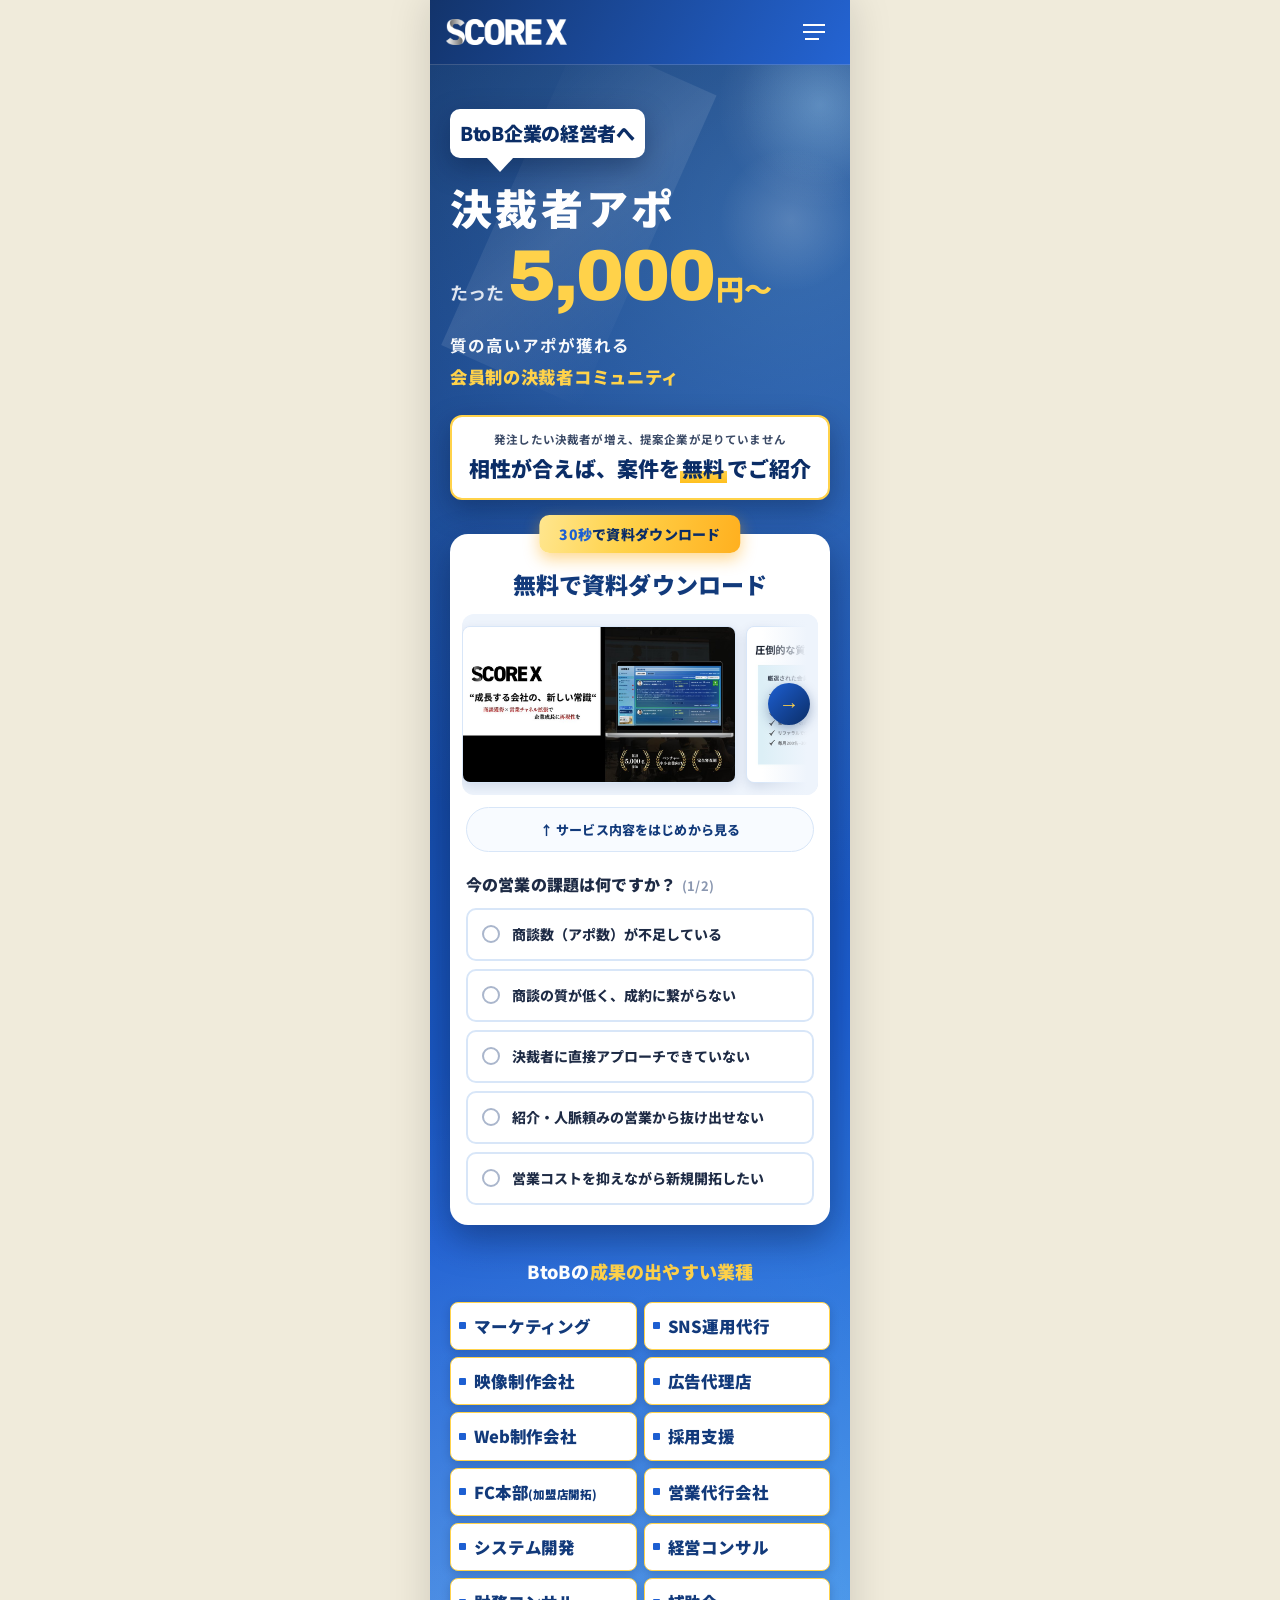
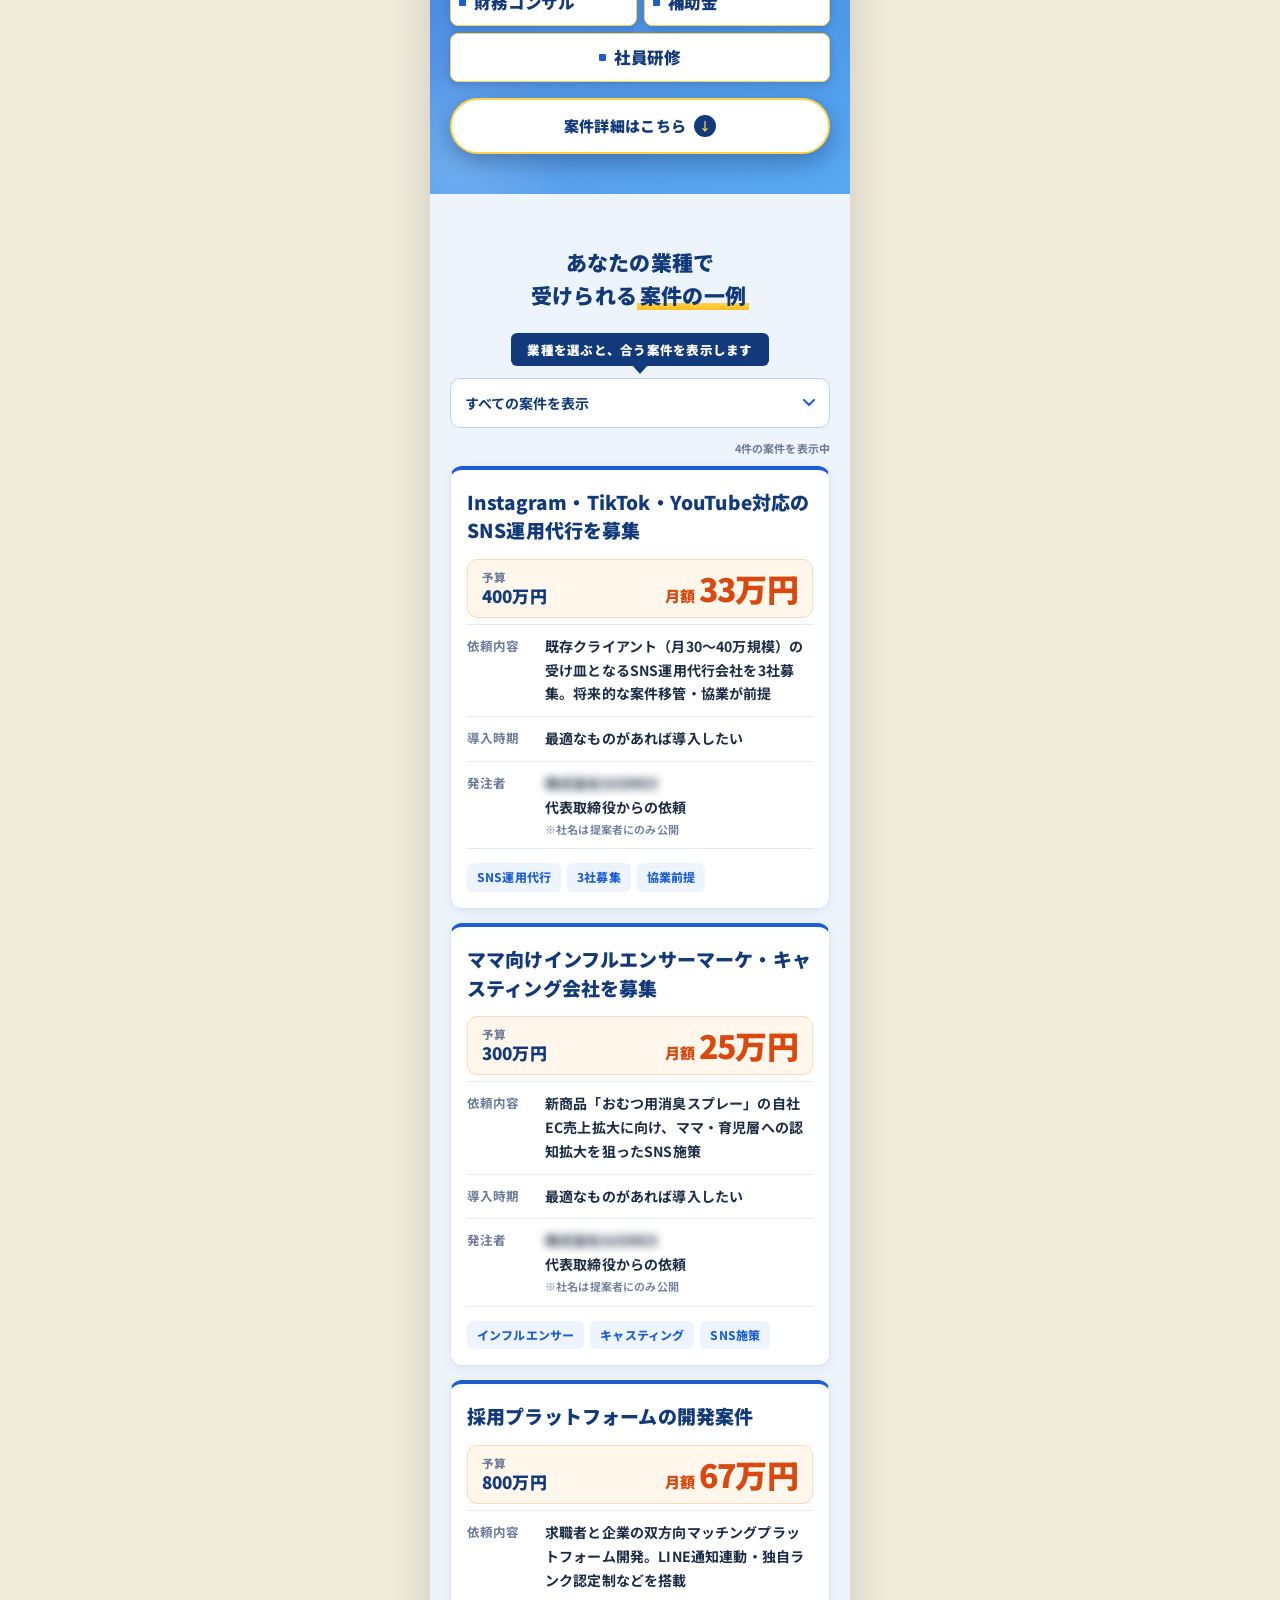
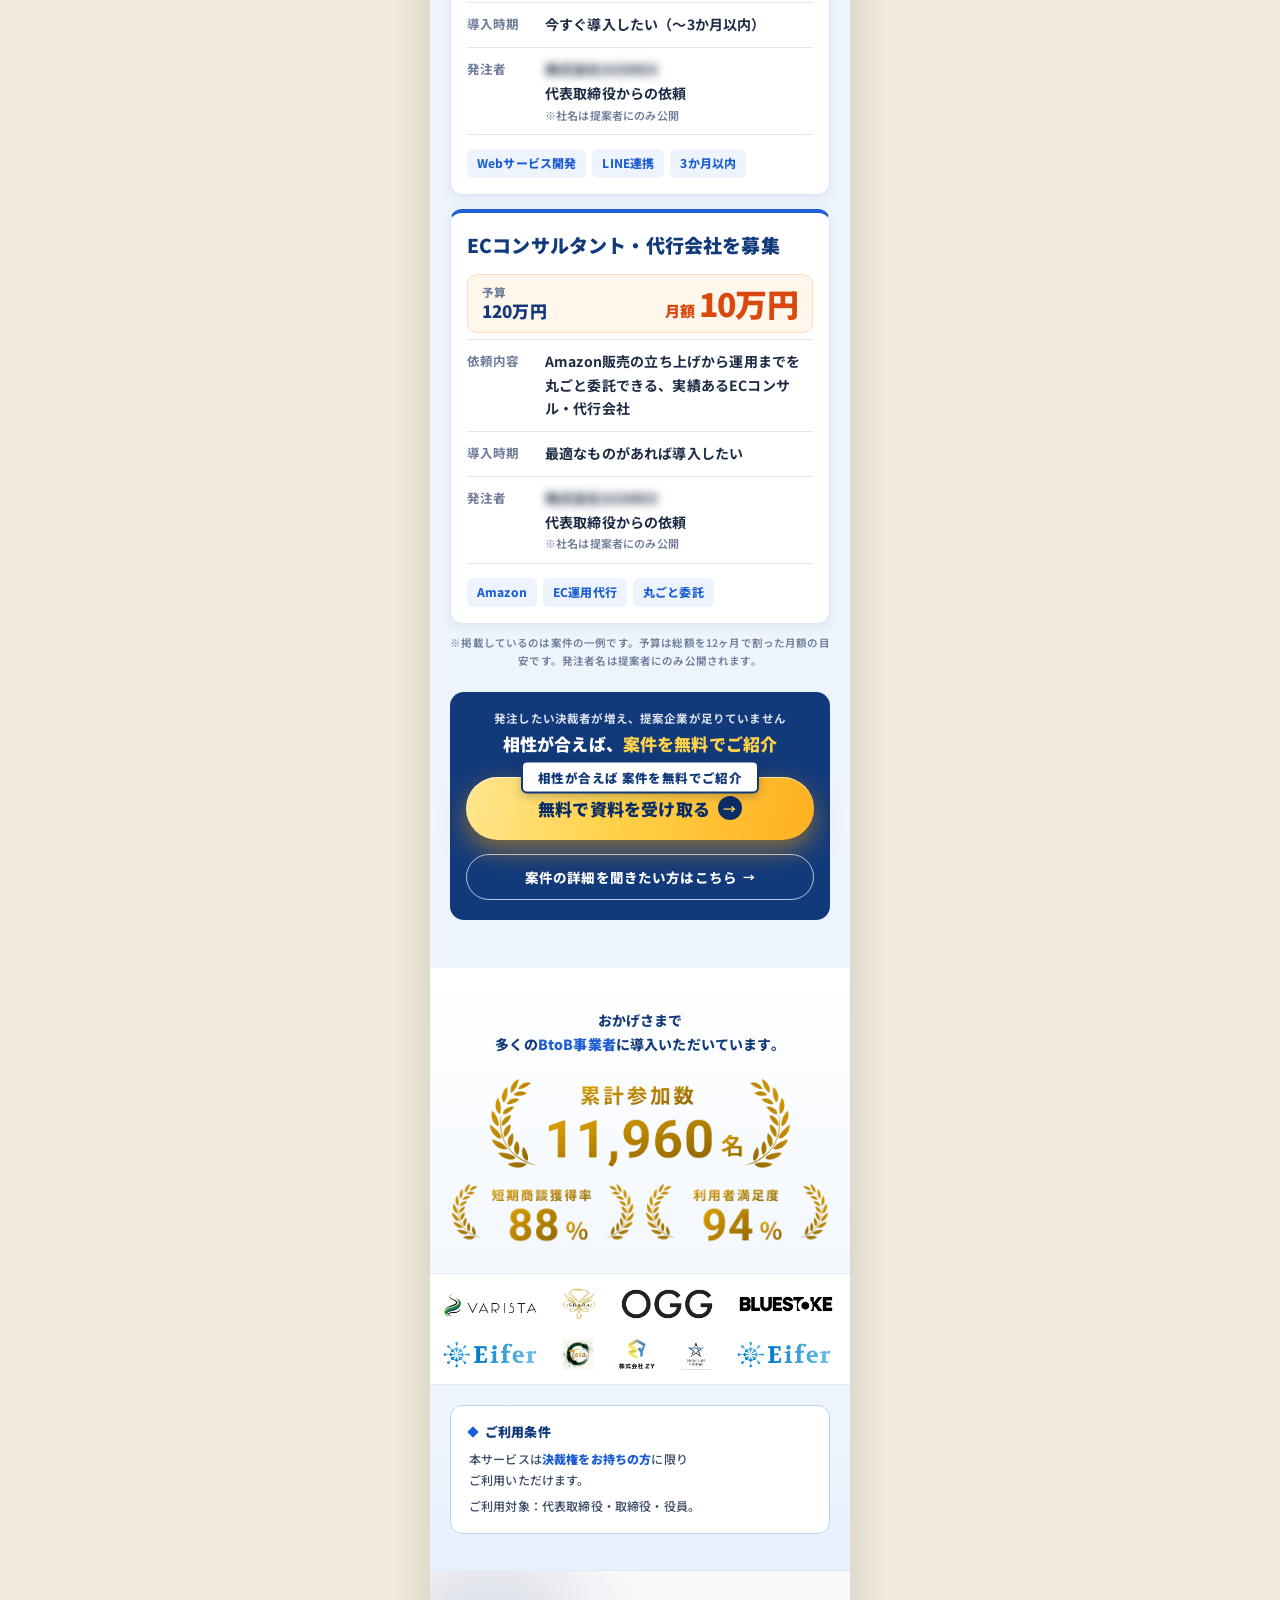
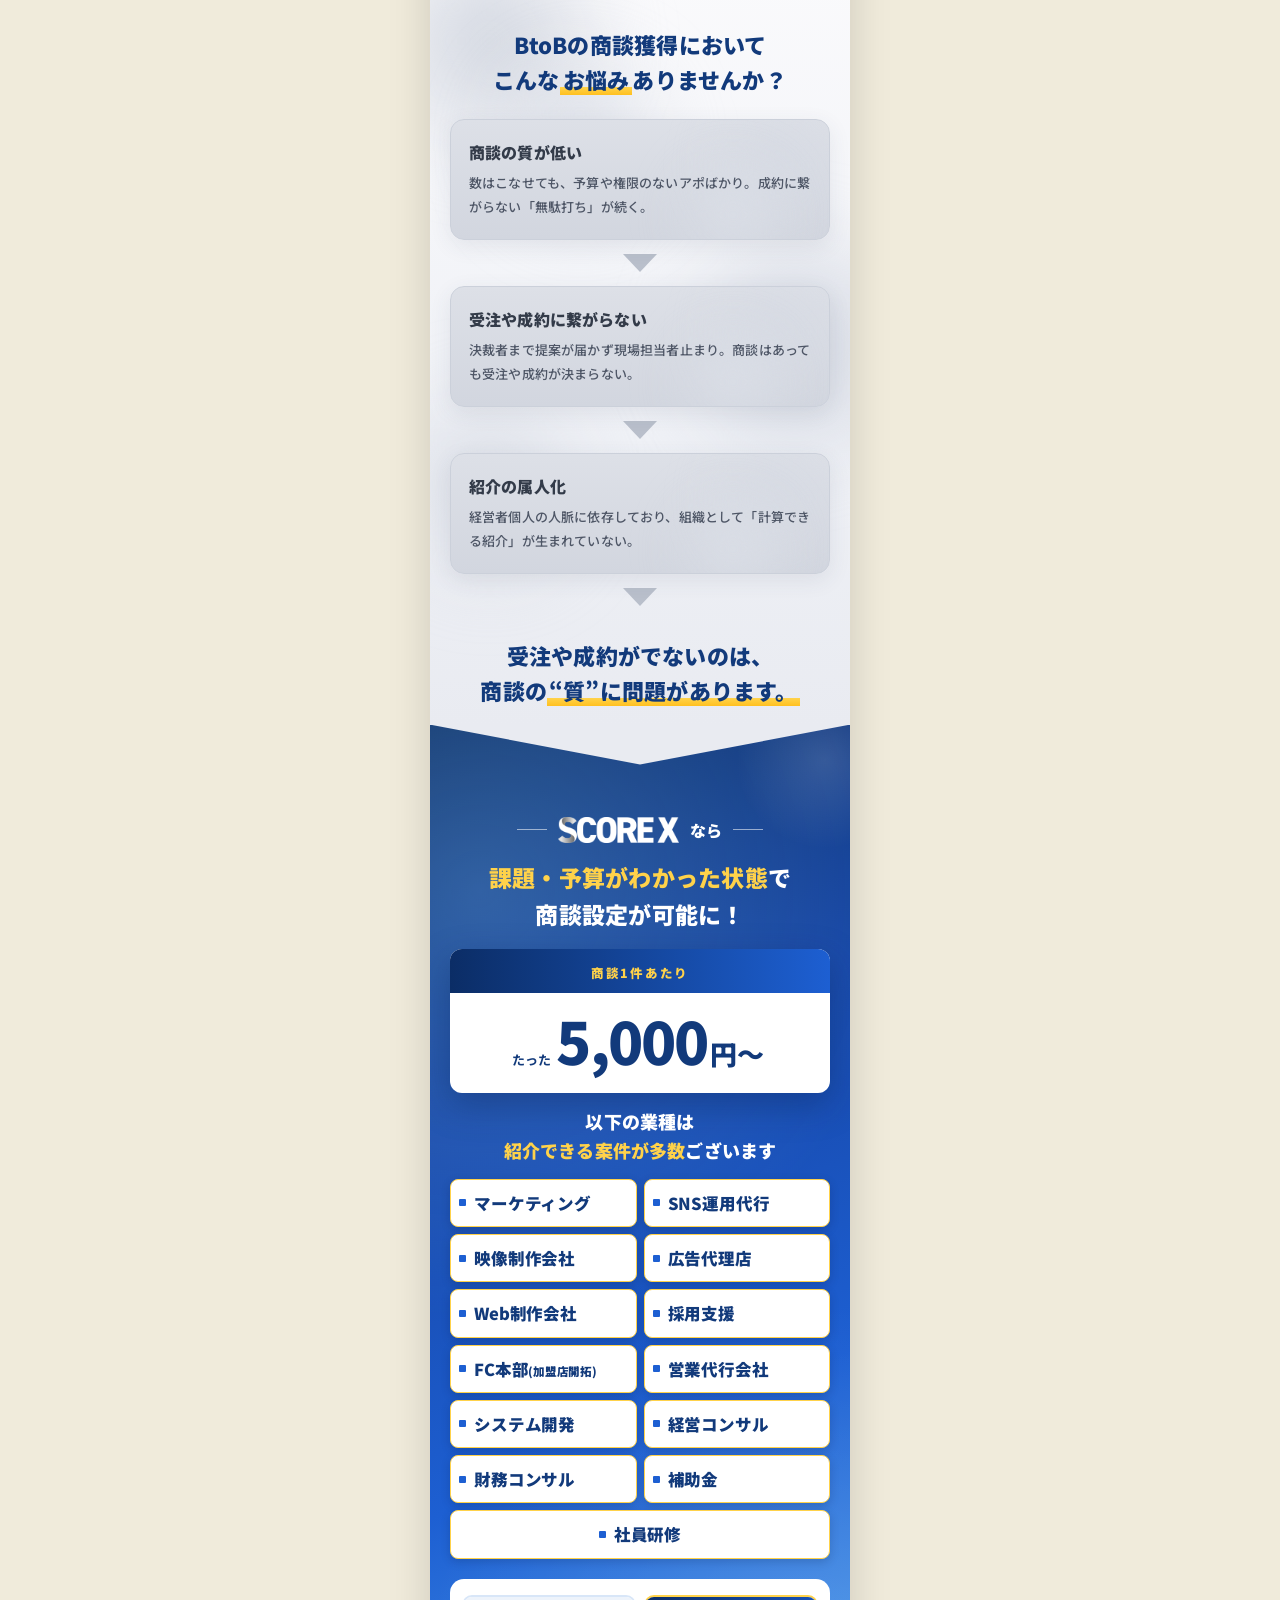
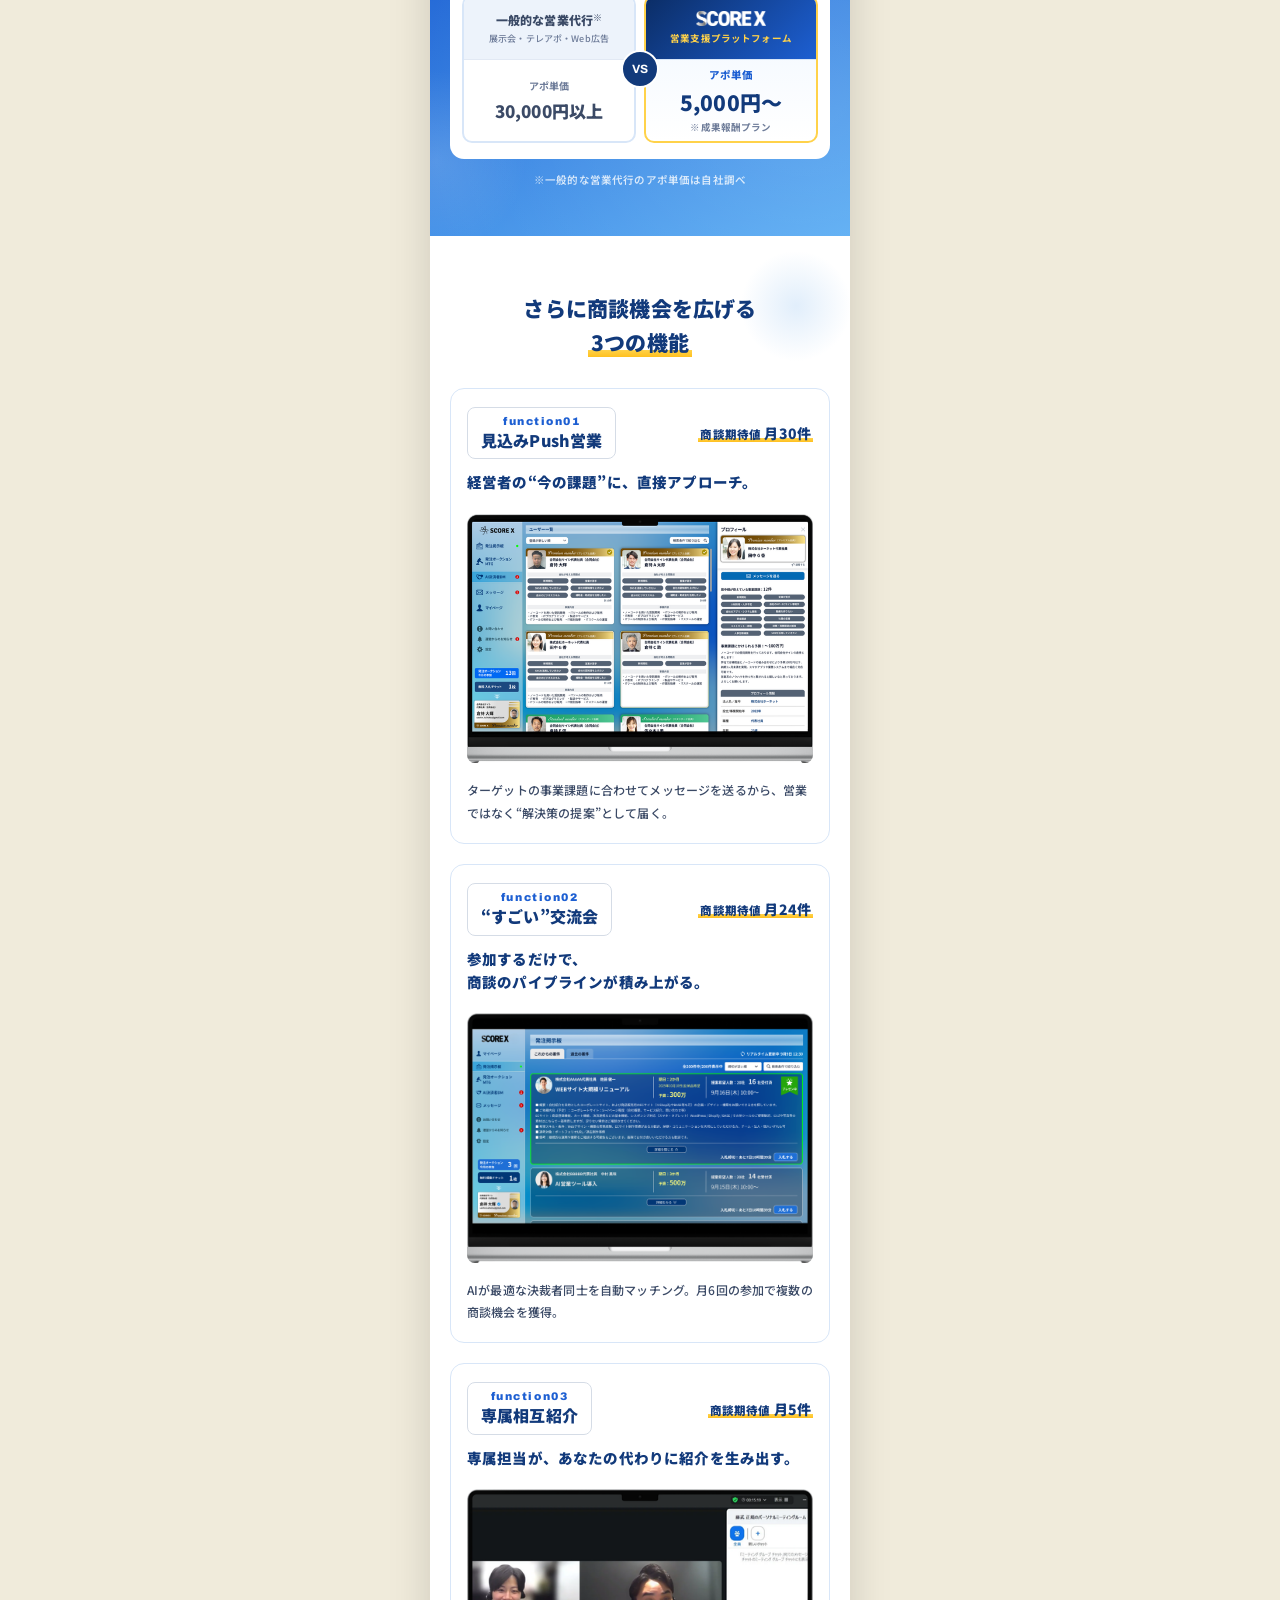
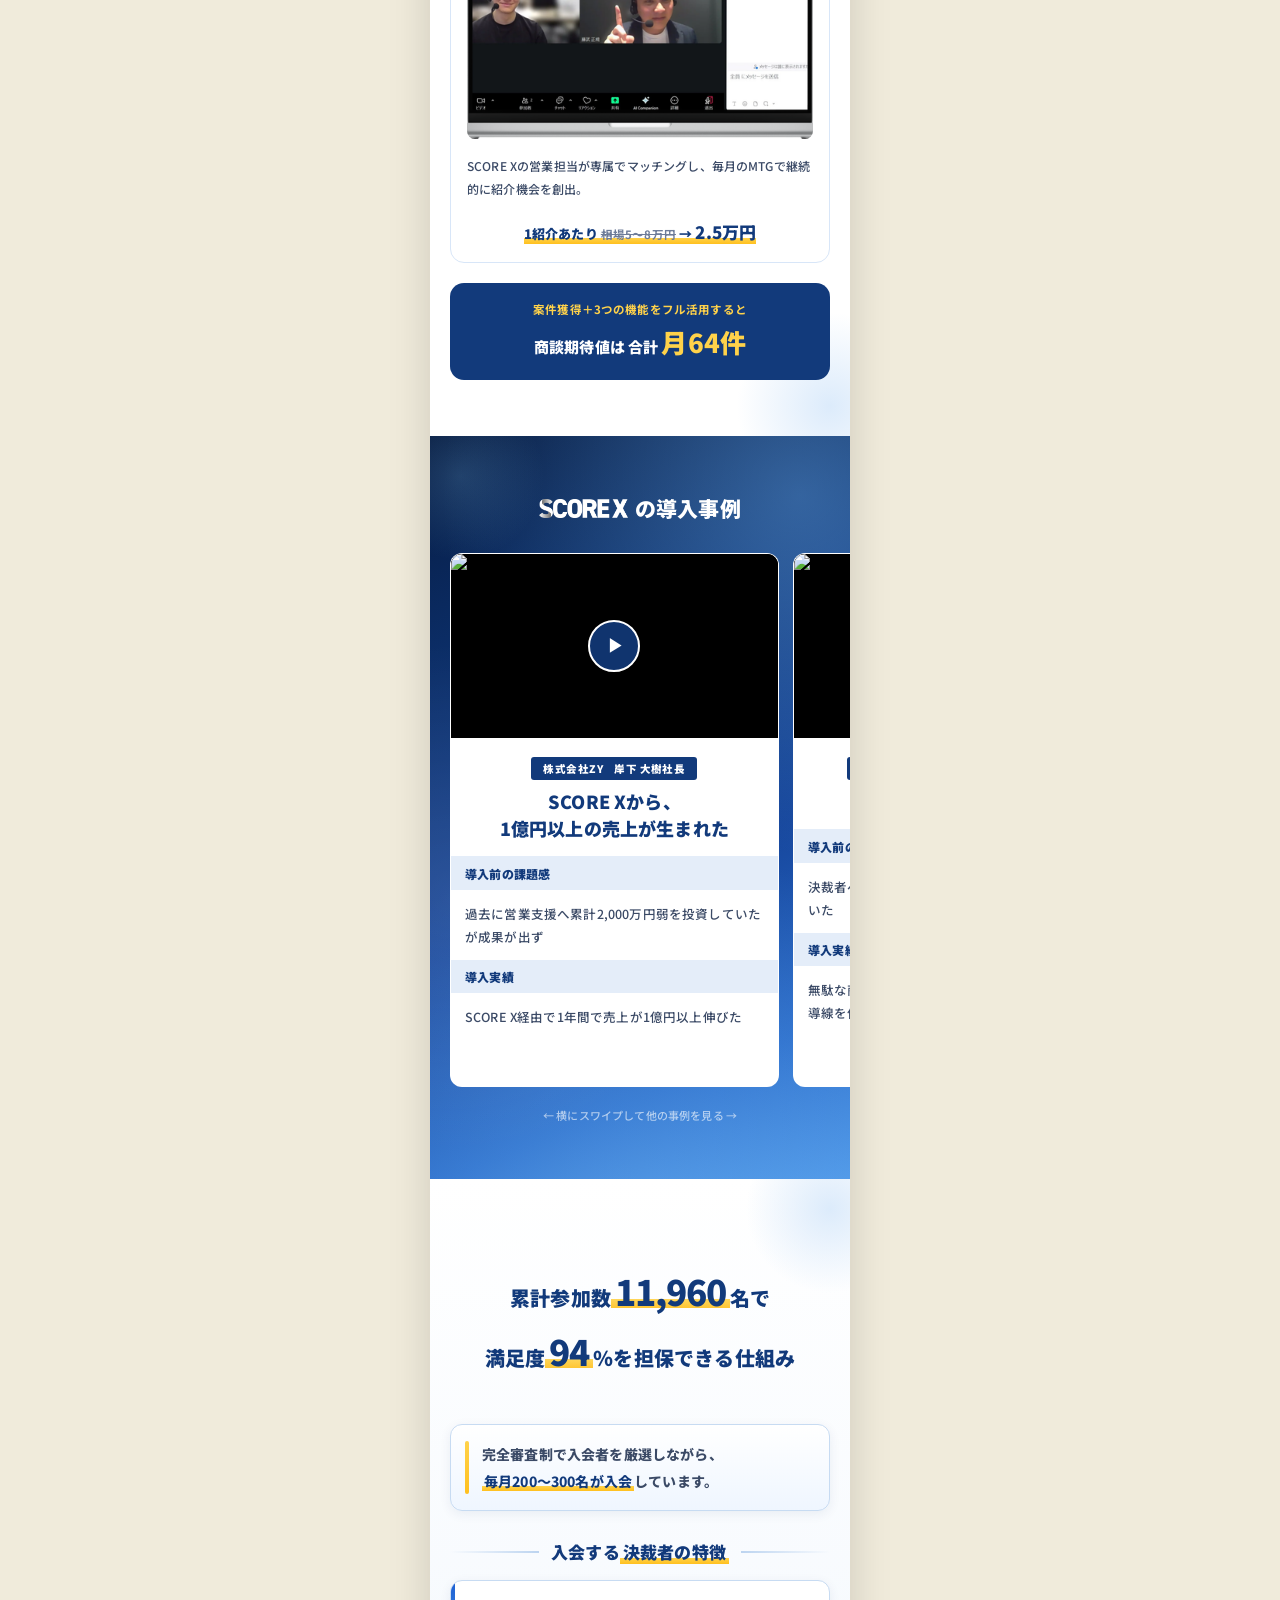
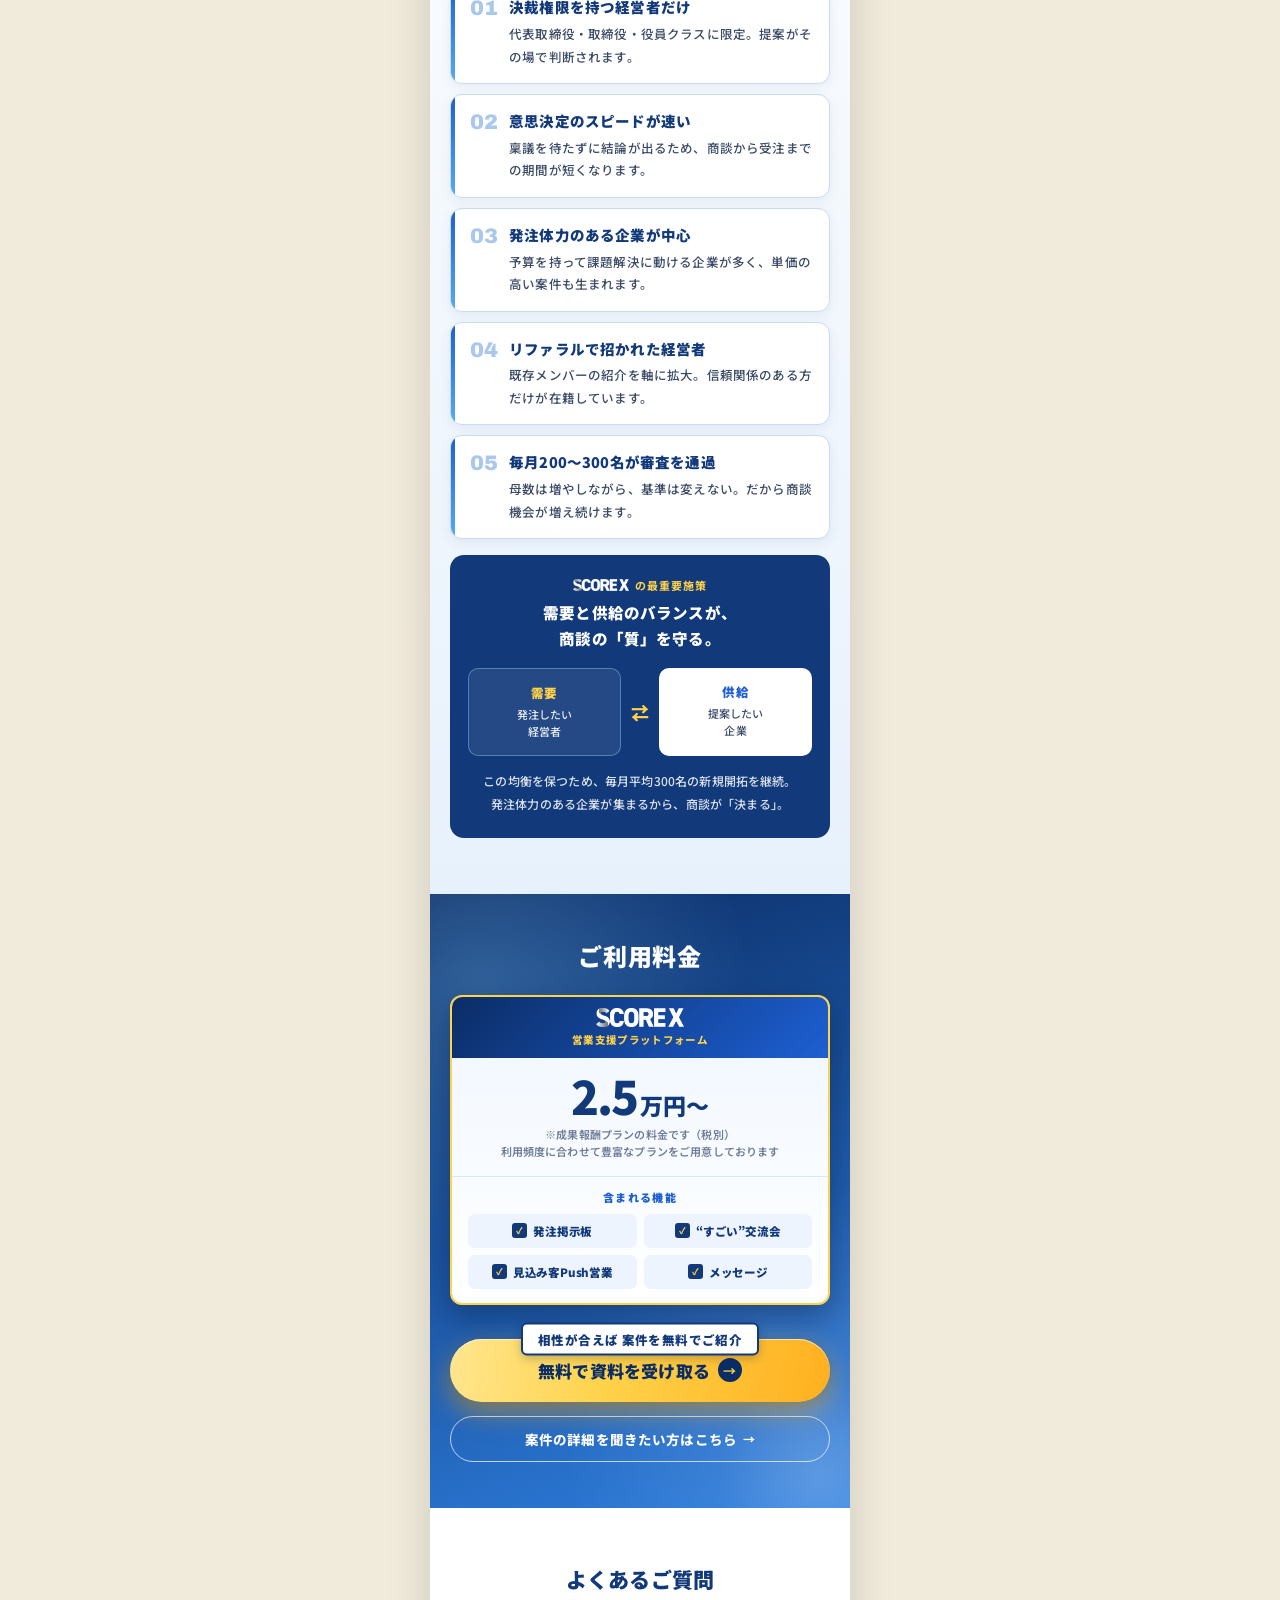
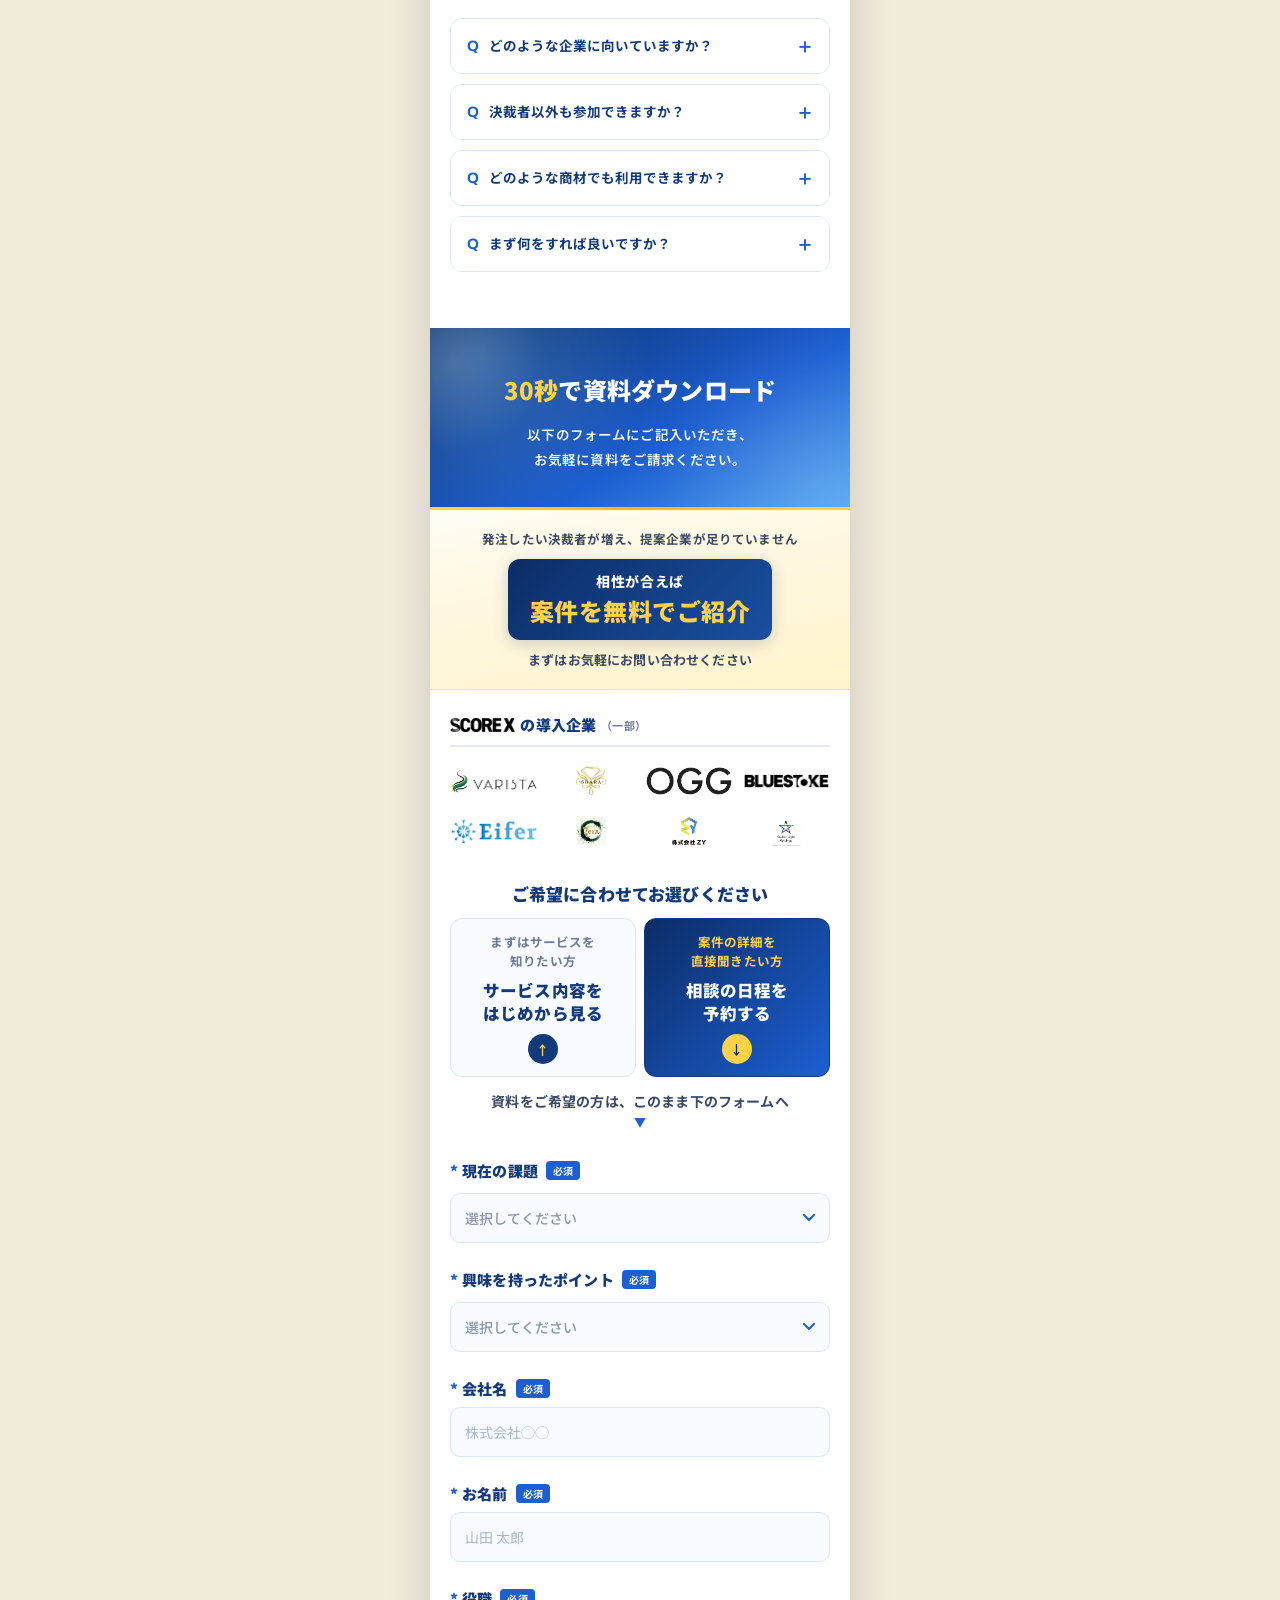
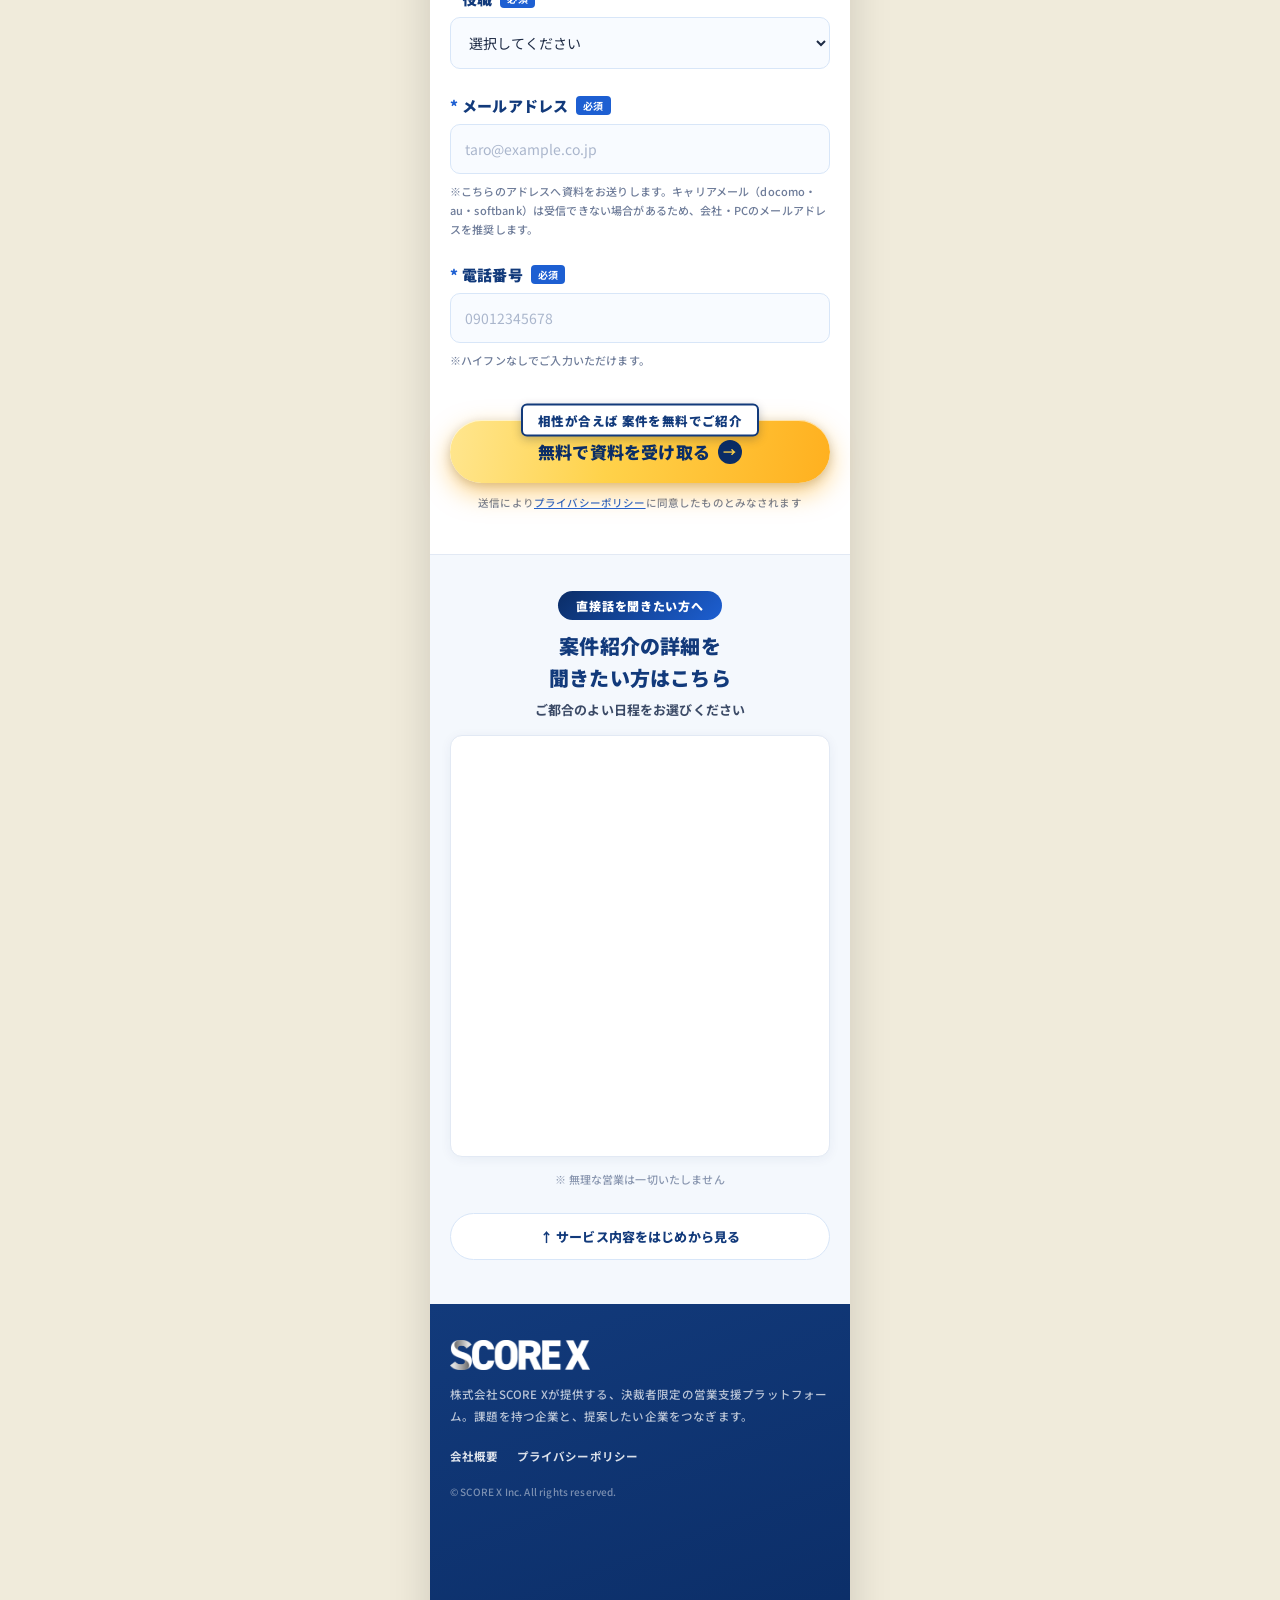
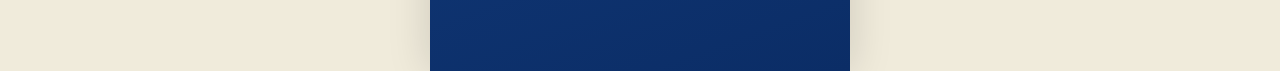
==== commit 63503f5b: "業種にSNS運用代行を追加（業種カード2か所・案件の絞り込み） Co-Authored-By: Claude Opus 5.5 <noreply@anthropic.com>" ====
--- a/index.html
+++ b/index.html
@@ -138,6 +138,7 @@
         <h3 style="margin:0 0 16px;text-align:center;font-size:18px;font-weight:900;line-height:1.6;color:#fff">BtoBの<span style="color:#FFD24A">成果の出やすい業種</span></h3>
         <div style="display:grid;grid-template-columns:1fr 1fr;gap:7px">
           <div style="display:flex;align-items:center;gap:8px;background:#fff;border:1.5px solid #FFD24A;border-radius:8px;padding:12px 8px;box-shadow:0 3px 10px rgba(4,18,50,0.18)"><span style="flex-shrink:0;width:7px;height:7px;background:#1D5FD2;border-radius:1px"></span><p style="margin:0;font-size:min(16.5px,4.3vw);font-weight:900;line-height:1.35;color:#123A7B;letter-spacing:-0.01em;white-space:nowrap">マーケティング</p></div>
+          <div style="display:flex;align-items:center;gap:8px;background:#fff;border:1.5px solid #FFD24A;border-radius:8px;padding:12px 8px;box-shadow:0 3px 10px rgba(4,18,50,0.18)"><span style="flex-shrink:0;width:7px;height:7px;background:#1D5FD2;border-radius:1px"></span><p style="margin:0;font-size:min(16.5px,4.3vw);font-weight:900;line-height:1.35;color:#123A7B;letter-spacing:-0.01em;white-space:nowrap">SNS運用代行</p></div>
           <div style="display:flex;align-items:center;gap:8px;background:#fff;border:1.5px solid #FFD24A;border-radius:8px;padding:12px 8px;box-shadow:0 3px 10px rgba(4,18,50,0.18)"><span style="flex-shrink:0;width:7px;height:7px;background:#1D5FD2;border-radius:1px"></span><p style="margin:0;font-size:min(16.5px,4.3vw);font-weight:900;line-height:1.35;color:#123A7B;letter-spacing:-0.01em;white-space:nowrap">映像制作会社</p></div>
           <div style="display:flex;align-items:center;gap:8px;background:#fff;border:1.5px solid #FFD24A;border-radius:8px;padding:12px 8px;box-shadow:0 3px 10px rgba(4,18,50,0.18)"><span style="flex-shrink:0;width:7px;height:7px;background:#1D5FD2;border-radius:1px"></span><p style="margin:0;font-size:min(16.5px,4.3vw);font-weight:900;line-height:1.35;color:#123A7B;letter-spacing:-0.01em;white-space:nowrap">広告代理店</p></div>
           <div style="display:flex;align-items:center;gap:8px;background:#fff;border:1.5px solid #FFD24A;border-radius:8px;padding:12px 8px;box-shadow:0 3px 10px rgba(4,18,50,0.18)"><span style="flex-shrink:0;width:7px;height:7px;background:#1D5FD2;border-radius:1px"></span><p style="margin:0;font-size:min(16.5px,4.3vw);font-weight:900;line-height:1.35;color:#123A7B;letter-spacing:-0.01em;white-space:nowrap">Web制作会社</p></div>
@@ -148,7 +149,7 @@
           <div style="display:flex;align-items:center;gap:8px;background:#fff;border:1.5px solid #FFD24A;border-radius:8px;padding:12px 8px;box-shadow:0 3px 10px rgba(4,18,50,0.18)"><span style="flex-shrink:0;width:7px;height:7px;background:#1D5FD2;border-radius:1px"></span><p style="margin:0;font-size:min(16.5px,4.3vw);font-weight:900;line-height:1.35;color:#123A7B;letter-spacing:-0.01em;white-space:nowrap">経営コンサル</p></div>
           <div style="display:flex;align-items:center;gap:8px;background:#fff;border:1.5px solid #FFD24A;border-radius:8px;padding:12px 8px;box-shadow:0 3px 10px rgba(4,18,50,0.18)"><span style="flex-shrink:0;width:7px;height:7px;background:#1D5FD2;border-radius:1px"></span><p style="margin:0;font-size:min(16.5px,4.3vw);font-weight:900;line-height:1.35;color:#123A7B;letter-spacing:-0.01em;white-space:nowrap">財務コンサル</p></div>
           <div style="display:flex;align-items:center;gap:8px;background:#fff;border:1.5px solid #FFD24A;border-radius:8px;padding:12px 8px;box-shadow:0 3px 10px rgba(4,18,50,0.18)"><span style="flex-shrink:0;width:7px;height:7px;background:#1D5FD2;border-radius:1px"></span><p style="margin:0;font-size:min(16.5px,4.3vw);font-weight:900;line-height:1.35;color:#123A7B;letter-spacing:-0.01em;white-space:nowrap">補助金</p></div>
-          <div style="display:flex;align-items:center;gap:8px;background:#fff;border:1.5px solid #FFD24A;border-radius:8px;padding:12px 8px;box-shadow:0 3px 10px rgba(4,18,50,0.18)"><span style="flex-shrink:0;width:7px;height:7px;background:#1D5FD2;border-radius:1px"></span><p style="margin:0;font-size:min(16.5px,4.3vw);font-weight:900;line-height:1.35;color:#123A7B;letter-spacing:-0.01em;white-space:nowrap">社員研修</p></div>
+          <div style="grid-column:1/-1;display:flex;align-items:center;justify-content:center;gap:8px;background:#fff;border:1.5px solid #FFD24A;border-radius:8px;padding:12px 8px;box-shadow:0 3px 10px rgba(4,18,50,0.18)"><span style="flex-shrink:0;width:7px;height:7px;background:#1D5FD2;border-radius:1px"></span><p style="margin:0;font-size:min(16.5px,4.3vw);font-weight:900;line-height:1.35;color:#123A7B;letter-spacing:-0.01em;white-space:nowrap">社員研修</p></div>
         </div>
       </div>
       <!-- 案件詳細への導線 -->
@@ -166,6 +167,7 @@
       <select id="jobFilter" class="form-select" aria-label="業種で案件を絞り込む" style="margin-bottom:12px;background-color:#fff;border-color:#BCD4F0;font-weight:700;color:#123A7B">
         <option value="all">すべての案件を表示</option>
         <option value="marketing">マーケティング</option>
+        <option value="sns">SNS運用代行</option>
         <option value="video">映像制作会社</option>
         <option value="ad">広告代理店</option>
         <option value="web">Web制作会社</option>
@@ -180,7 +182,7 @@
       </select>
       <p id="jobCount" style="margin:0 0 10px;text-align:right;font-size:11px;font-weight:700;color:#6E7C99"></p>
       <div id="jobList" style="display:flex;flex-direction:column;gap:14px">
-        <div class="job-card" data-cat="marketing video ad" style="background:#fff;border:1.5px solid #D8E6F8;border-top:4px solid #1D5FD2;border-radius:12px;padding:18px 16px 16px;box-shadow:0 3px 12px rgba(11,45,102,0.07)">
+        <div class="job-card" data-cat="marketing video ad sns" style="background:#fff;border:1.5px solid #D8E6F8;border-top:4px solid #1D5FD2;border-radius:12px;padding:18px 16px 16px;box-shadow:0 3px 12px rgba(11,45,102,0.07)">
           <p style="margin:0 0 14px;font-size:min(19px,5vw);font-weight:900;line-height:1.5;color:#123A7B;text-wrap:pretty">Instagram・TikTok・YouTube対応のSNS運用代行を募集</p>
           <div style="display:flex;align-items:center;justify-content:space-between;gap:10px;background:#FFF6EC;border:1.5px solid #FFD9B8;border-radius:10px;padding:10px 14px;margin-bottom:6px">
             <div style="line-height:1.3"><span style="display:block;font-size:11.5px;font-weight:800;color:#6E7C99">予算</span><span style="font-size:min(17px,4.5vw);font-weight:900;color:#123A7B;white-space:nowrap">400万円</span></div>
@@ -191,7 +193,7 @@
           <div style="display:flex;gap:10px;padding:10px 0;border-top:1px solid #E2E9F4;border-bottom:1px solid #E2E9F4"><span style="flex-shrink:0;width:68px;font-size:12.5px;font-weight:700;color:#6E7C99;line-height:1.7">発注者</span><span style="flex:1;min-width:0;font-size:14px;font-weight:700;color:#1E2B45;line-height:1.7"><span style="filter:blur(4px);user-select:none" aria-hidden="true">株式会社SCOREX</span><span style="display:block">代表取締役からの依頼</span><span style="display:block;font-size:11px;font-weight:600;color:#6E7C99">※社名は提案者にのみ公開</span></span></div>
           <div style="display:flex;flex-wrap:wrap;gap:6px;margin-top:14px"><span style="display:inline-block;background:#EDF4FD;color:#1D5FD2;font-size:12px;font-weight:800;line-height:1.4;padding:6px 10px;border-radius:6px">SNS運用代行</span><span style="display:inline-block;background:#EDF4FD;color:#1D5FD2;font-size:12px;font-weight:800;line-height:1.4;padding:6px 10px;border-radius:6px">3社募集</span><span style="display:inline-block;background:#EDF4FD;color:#1D5FD2;font-size:12px;font-weight:800;line-height:1.4;padding:6px 10px;border-radius:6px">協業前提</span></div>
         </div>
-        <div class="job-card" data-cat="marketing ad" style="background:#fff;border:1.5px solid #D8E6F8;border-top:4px solid #1D5FD2;border-radius:12px;padding:18px 16px 16px;box-shadow:0 3px 12px rgba(11,45,102,0.07)">
+        <div class="job-card" data-cat="marketing ad sns" style="background:#fff;border:1.5px solid #D8E6F8;border-top:4px solid #1D5FD2;border-radius:12px;padding:18px 16px 16px;box-shadow:0 3px 12px rgba(11,45,102,0.07)">
           <p style="margin:0 0 14px;font-size:min(19px,5vw);font-weight:900;line-height:1.5;color:#123A7B;text-wrap:pretty">ママ向けインフルエンサーマーケ・キャスティング会社を募集</p>
           <div style="display:flex;align-items:center;justify-content:space-between;gap:10px;background:#FFF6EC;border:1.5px solid #FFD9B8;border-radius:10px;padding:10px 14px;margin-bottom:6px">
             <div style="line-height:1.3"><span style="display:block;font-size:11.5px;font-weight:800;color:#6E7C99">予算</span><span style="font-size:min(17px,4.5vw);font-weight:900;color:#123A7B;white-space:nowrap">300万円</span></div>
@@ -353,6 +355,7 @@
         <h3 style="margin:0 0 14px;text-align:center;font-size:18px;font-weight:900;line-height:1.6;color:#fff;text-wrap:pretty">以下の業種は<br><span style="color:#FFD24A">紹介できる案件が多数</span>ございます</h3>
         <div style="display:grid;grid-template-columns:1fr 1fr;gap:7px">
           <div style="display:flex;align-items:center;gap:8px;background:#fff;border:1.5px solid #FFD24A;border-radius:8px;padding:12px 8px;box-shadow:0 3px 10px rgba(4,18,50,0.18)"><span style="flex-shrink:0;width:7px;height:7px;background:#1D5FD2;border-radius:1px"></span><p style="margin:0;font-size:min(16.5px,4.3vw);font-weight:900;line-height:1.35;color:#123A7B;letter-spacing:-0.01em;white-space:nowrap">マーケティング</p></div>
+          <div style="display:flex;align-items:center;gap:8px;background:#fff;border:1.5px solid #FFD24A;border-radius:8px;padding:12px 8px;box-shadow:0 3px 10px rgba(4,18,50,0.18)"><span style="flex-shrink:0;width:7px;height:7px;background:#1D5FD2;border-radius:1px"></span><p style="margin:0;font-size:min(16.5px,4.3vw);font-weight:900;line-height:1.35;color:#123A7B;letter-spacing:-0.01em;white-space:nowrap">SNS運用代行</p></div>
           <div style="display:flex;align-items:center;gap:8px;background:#fff;border:1.5px solid #FFD24A;border-radius:8px;padding:12px 8px;box-shadow:0 3px 10px rgba(4,18,50,0.18)"><span style="flex-shrink:0;width:7px;height:7px;background:#1D5FD2;border-radius:1px"></span><p style="margin:0;font-size:min(16.5px,4.3vw);font-weight:900;line-height:1.35;color:#123A7B;letter-spacing:-0.01em;white-space:nowrap">映像制作会社</p></div>
           <div style="display:flex;align-items:center;gap:8px;background:#fff;border:1.5px solid #FFD24A;border-radius:8px;padding:12px 8px;box-shadow:0 3px 10px rgba(4,18,50,0.18)"><span style="flex-shrink:0;width:7px;height:7px;background:#1D5FD2;border-radius:1px"></span><p style="margin:0;font-size:min(16.5px,4.3vw);font-weight:900;line-height:1.35;color:#123A7B;letter-spacing:-0.01em;white-space:nowrap">広告代理店</p></div>
           <div style="display:flex;align-items:center;gap:8px;background:#fff;border:1.5px solid #FFD24A;border-radius:8px;padding:12px 8px;box-shadow:0 3px 10px rgba(4,18,50,0.18)"><span style="flex-shrink:0;width:7px;height:7px;background:#1D5FD2;border-radius:1px"></span><p style="margin:0;font-size:min(16.5px,4.3vw);font-weight:900;line-height:1.35;color:#123A7B;letter-spacing:-0.01em;white-space:nowrap">Web制作会社</p></div>
@@ -363,7 +366,7 @@
           <div style="display:flex;align-items:center;gap:8px;background:#fff;border:1.5px solid #FFD24A;border-radius:8px;padding:12px 8px;box-shadow:0 3px 10px rgba(4,18,50,0.18)"><span style="flex-shrink:0;width:7px;height:7px;background:#1D5FD2;border-radius:1px"></span><p style="margin:0;font-size:min(16.5px,4.3vw);font-weight:900;line-height:1.35;color:#123A7B;letter-spacing:-0.01em;white-space:nowrap">経営コンサル</p></div>
           <div style="display:flex;align-items:center;gap:8px;background:#fff;border:1.5px solid #FFD24A;border-radius:8px;padding:12px 8px;box-shadow:0 3px 10px rgba(4,18,50,0.18)"><span style="flex-shrink:0;width:7px;height:7px;background:#1D5FD2;border-radius:1px"></span><p style="margin:0;font-size:min(16.5px,4.3vw);font-weight:900;line-height:1.35;color:#123A7B;letter-spacing:-0.01em;white-space:nowrap">財務コンサル</p></div>
           <div style="display:flex;align-items:center;gap:8px;background:#fff;border:1.5px solid #FFD24A;border-radius:8px;padding:12px 8px;box-shadow:0 3px 10px rgba(4,18,50,0.18)"><span style="flex-shrink:0;width:7px;height:7px;background:#1D5FD2;border-radius:1px"></span><p style="margin:0;font-size:min(16.5px,4.3vw);font-weight:900;line-height:1.35;color:#123A7B;letter-spacing:-0.01em;white-space:nowrap">補助金</p></div>
-          <div style="display:flex;align-items:center;gap:8px;background:#fff;border:1.5px solid #FFD24A;border-radius:8px;padding:12px 8px;box-shadow:0 3px 10px rgba(4,18,50,0.18)"><span style="flex-shrink:0;width:7px;height:7px;background:#1D5FD2;border-radius:1px"></span><p style="margin:0;font-size:min(16.5px,4.3vw);font-weight:900;line-height:1.35;color:#123A7B;letter-spacing:-0.01em;white-space:nowrap">社員研修</p></div>
+          <div style="grid-column:1/-1;display:flex;align-items:center;justify-content:center;gap:8px;background:#fff;border:1.5px solid #FFD24A;border-radius:8px;padding:12px 8px;box-shadow:0 3px 10px rgba(4,18,50,0.18)"><span style="flex-shrink:0;width:7px;height:7px;background:#1D5FD2;border-radius:1px"></span><p style="margin:0;font-size:min(16.5px,4.3vw);font-weight:900;line-height:1.35;color:#123A7B;letter-spacing:-0.01em;white-space:nowrap">社員研修</p></div>
         </div>
       </div>
       <div style="background:#fff;border-radius:14px;padding:16px 12px;color:#1E2B45">
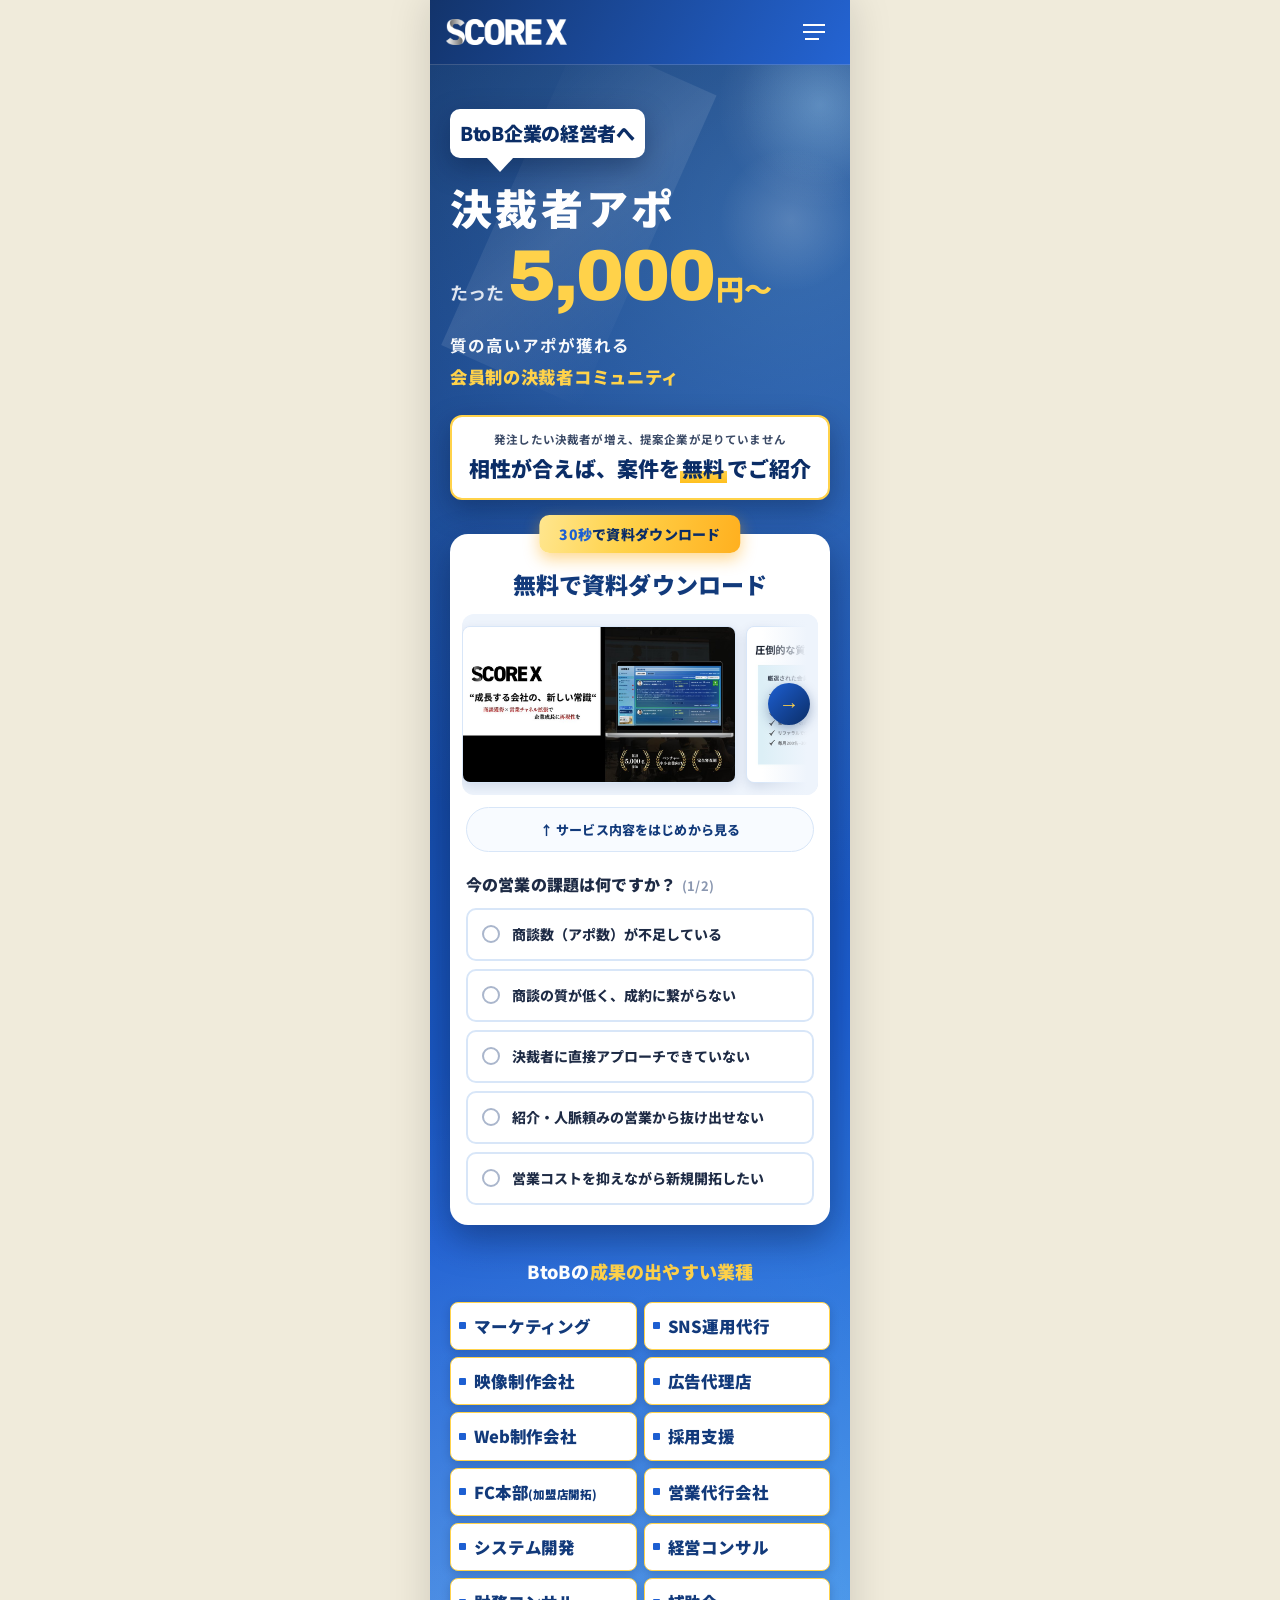
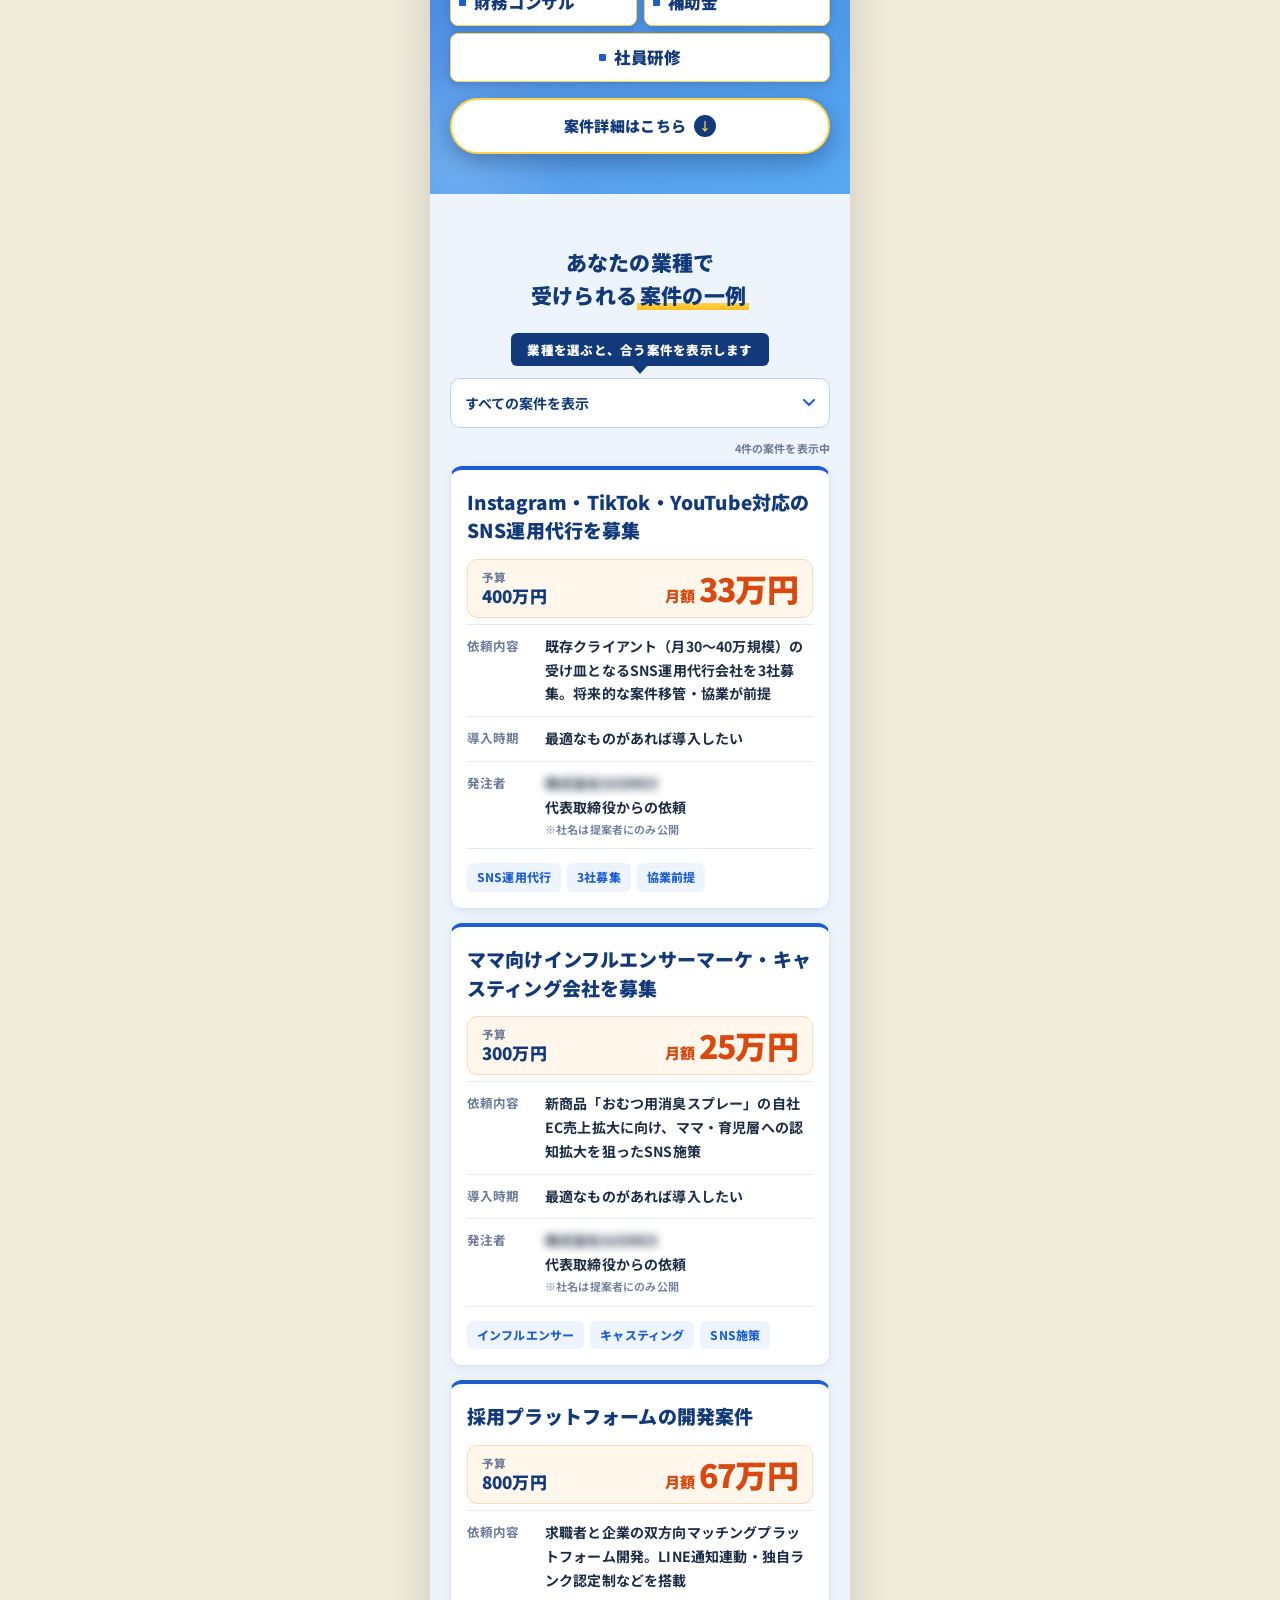
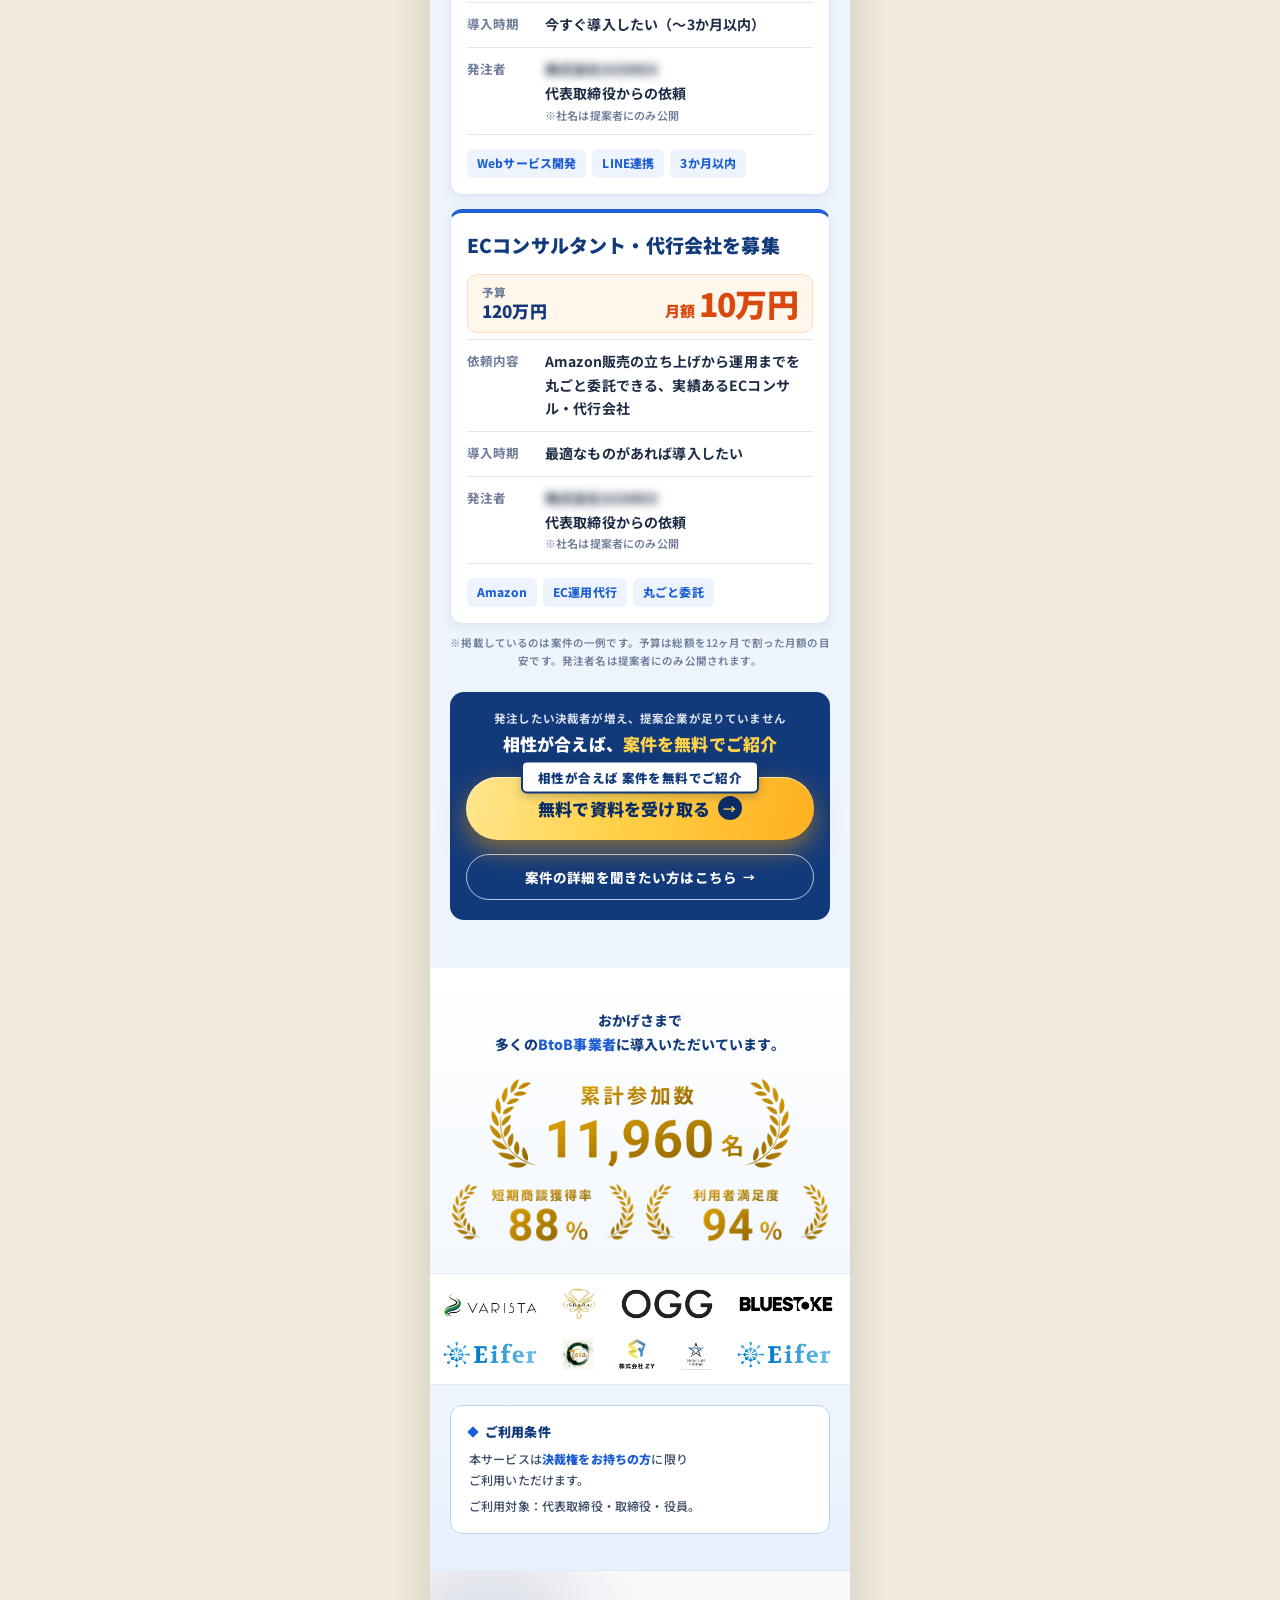
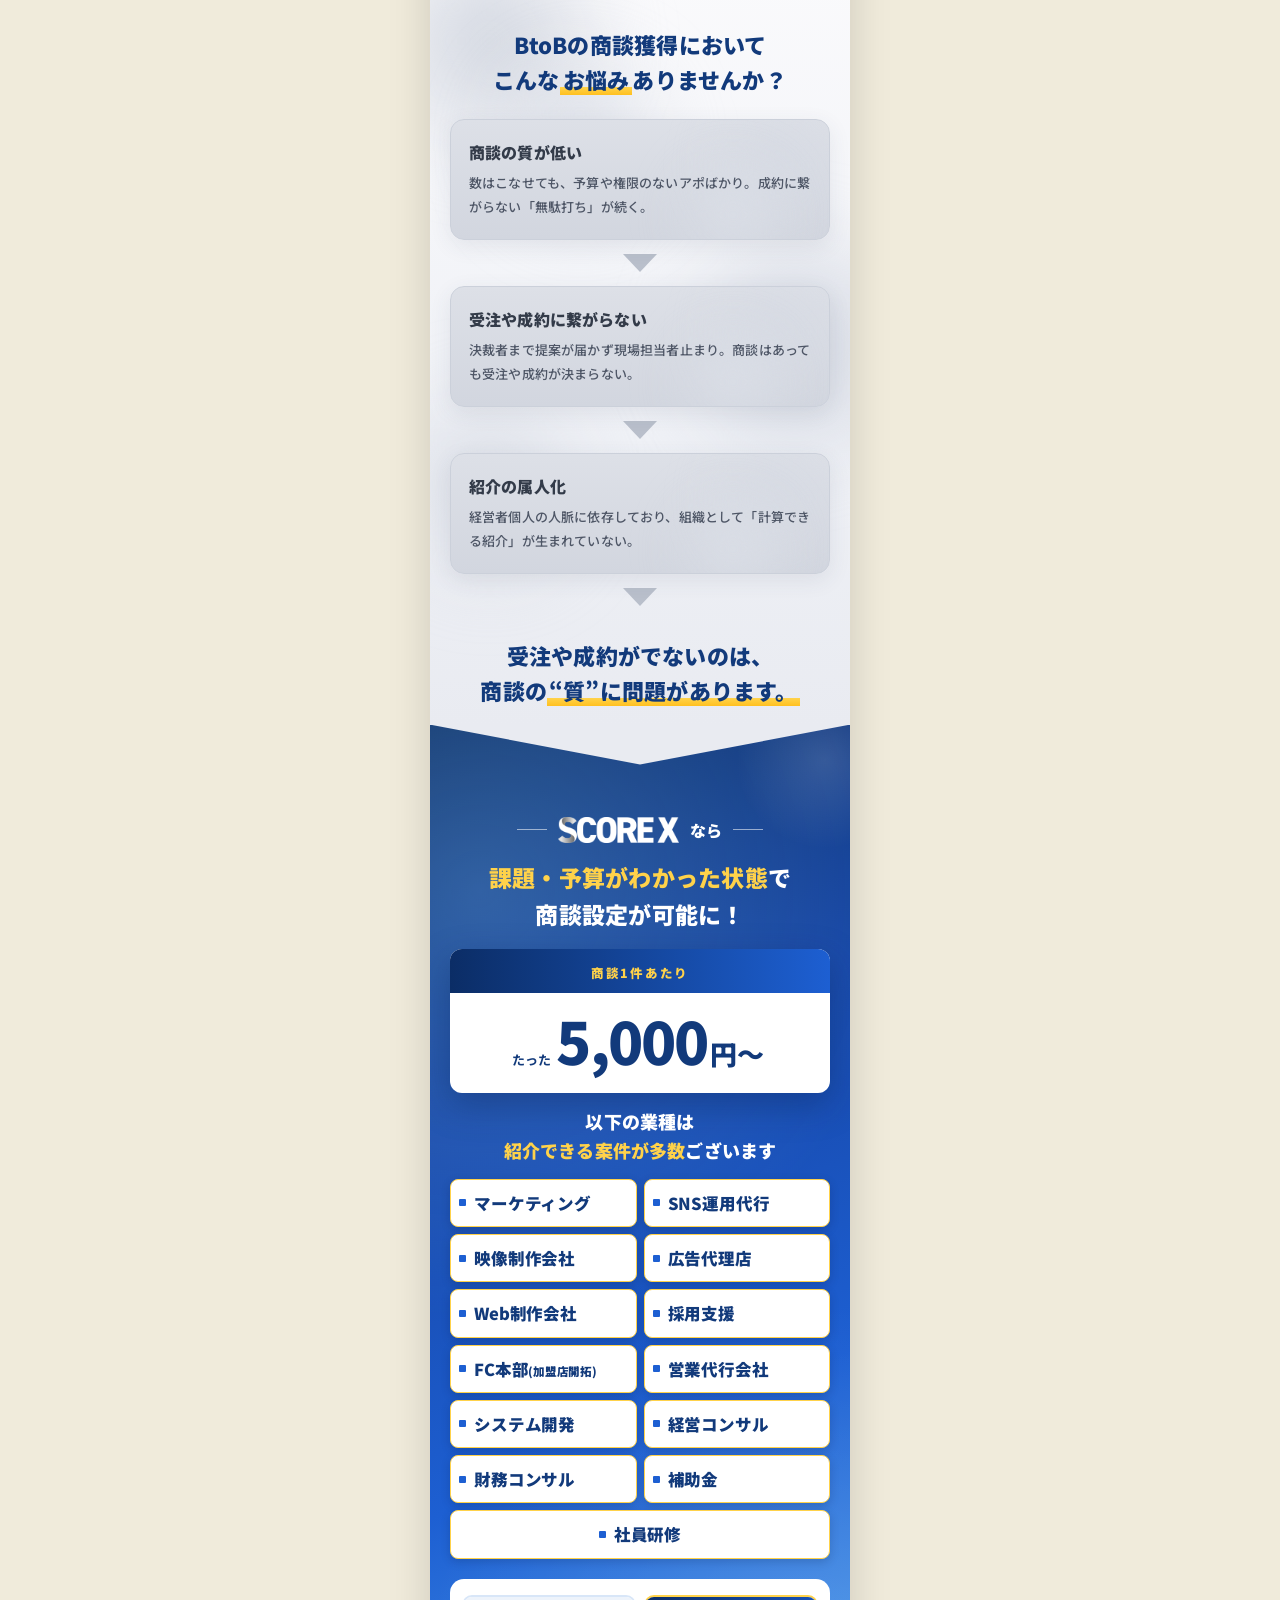
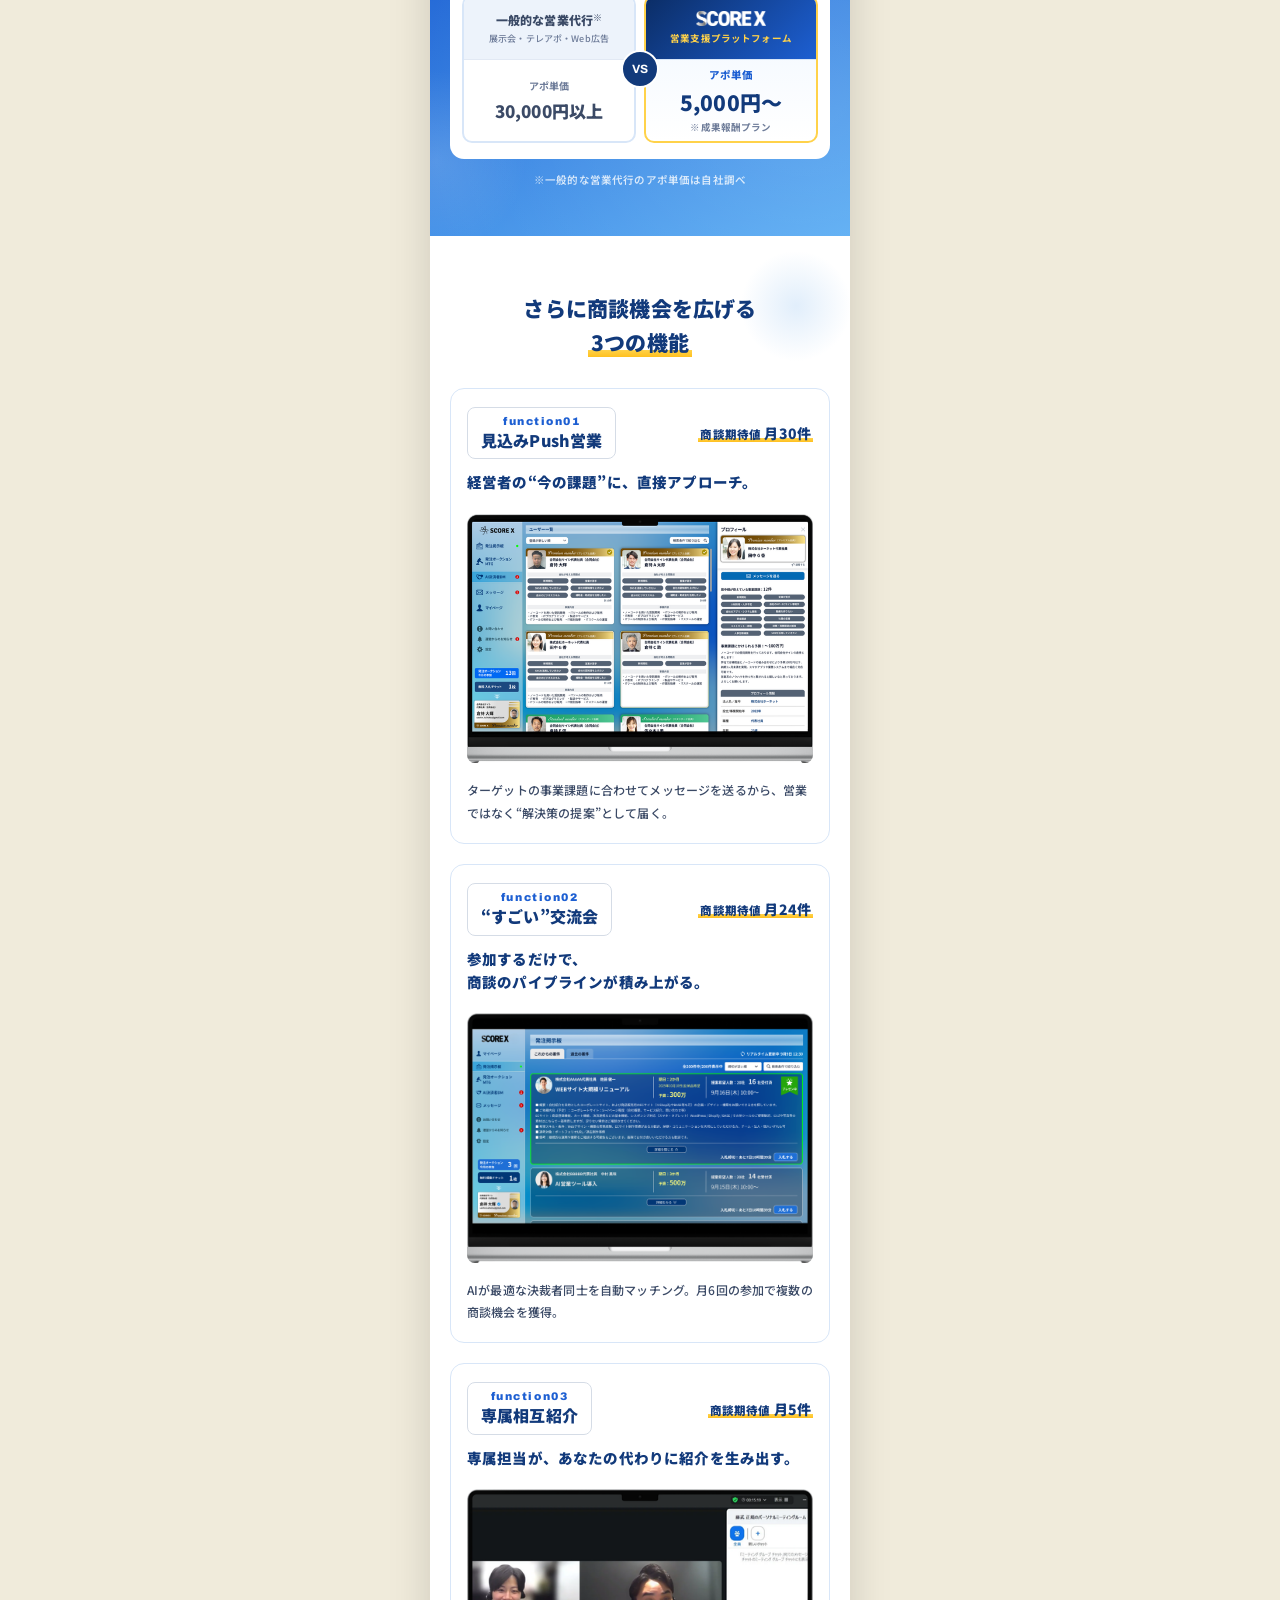
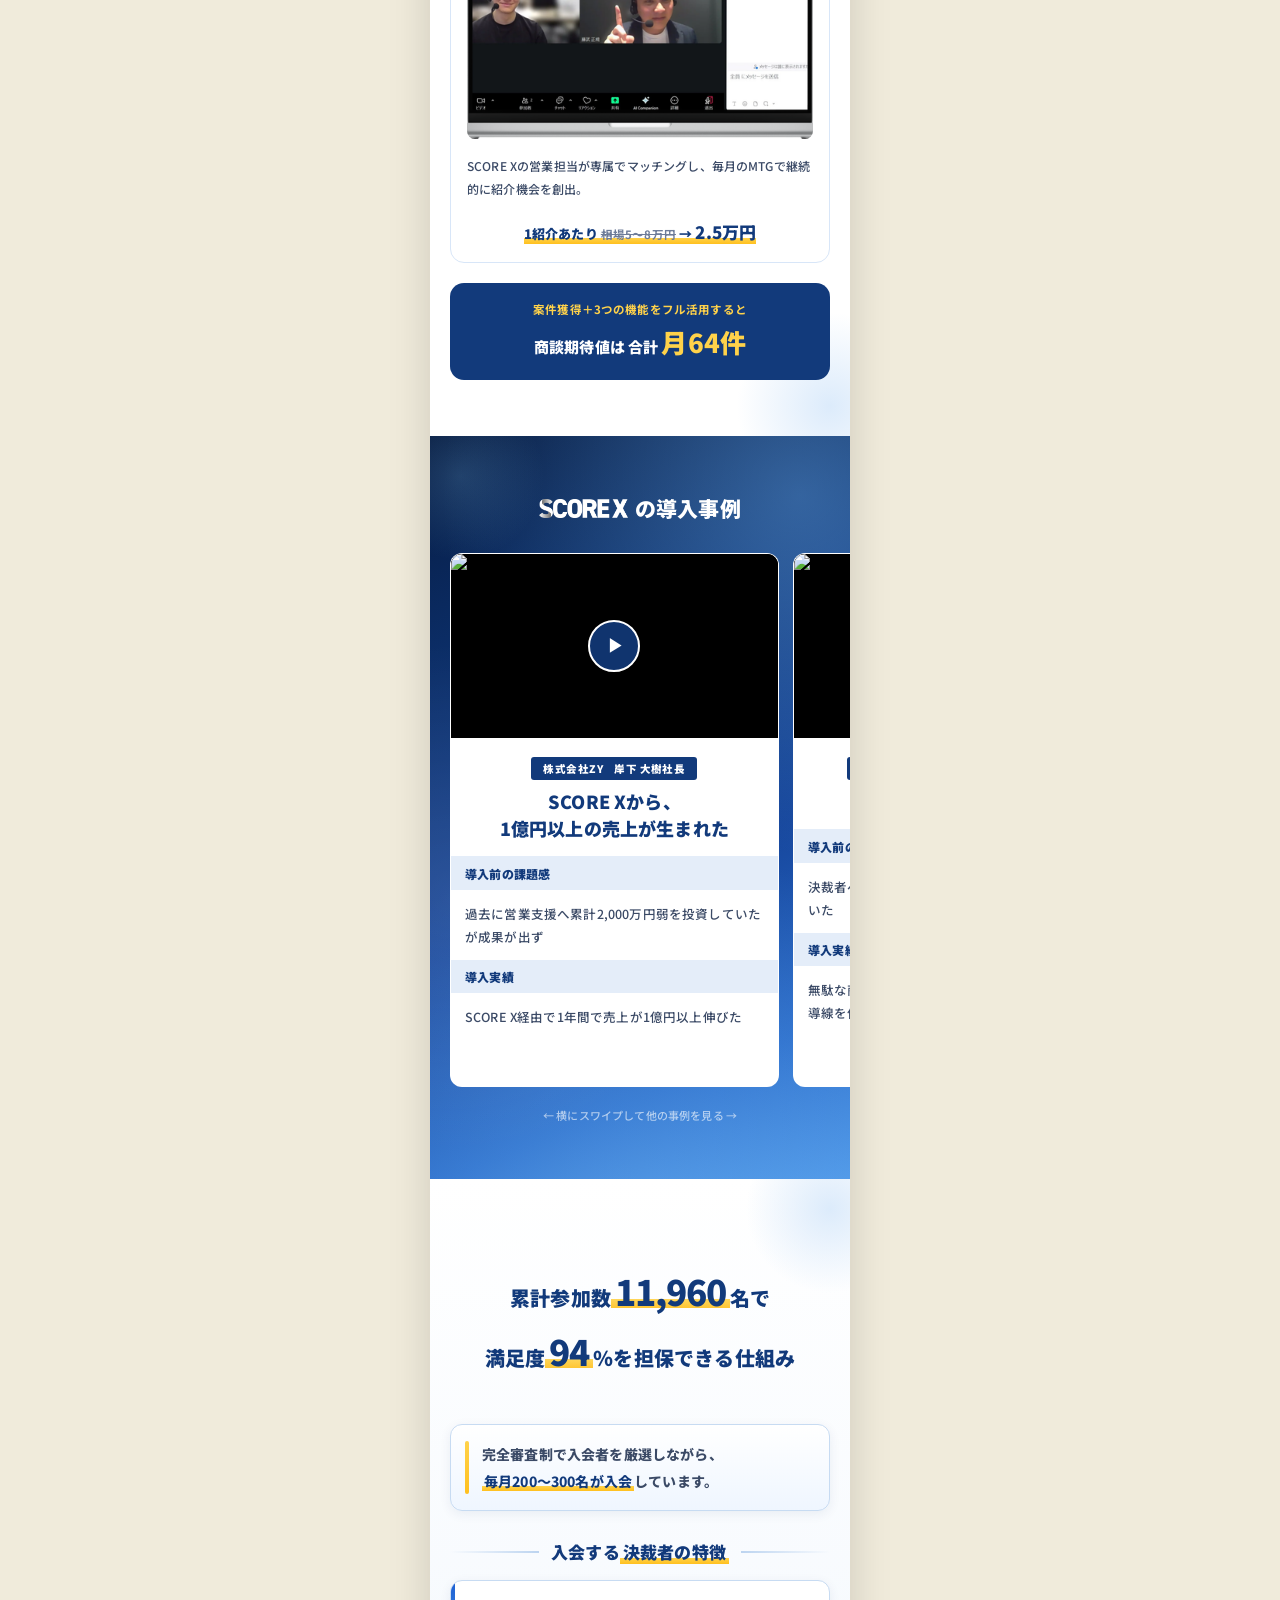
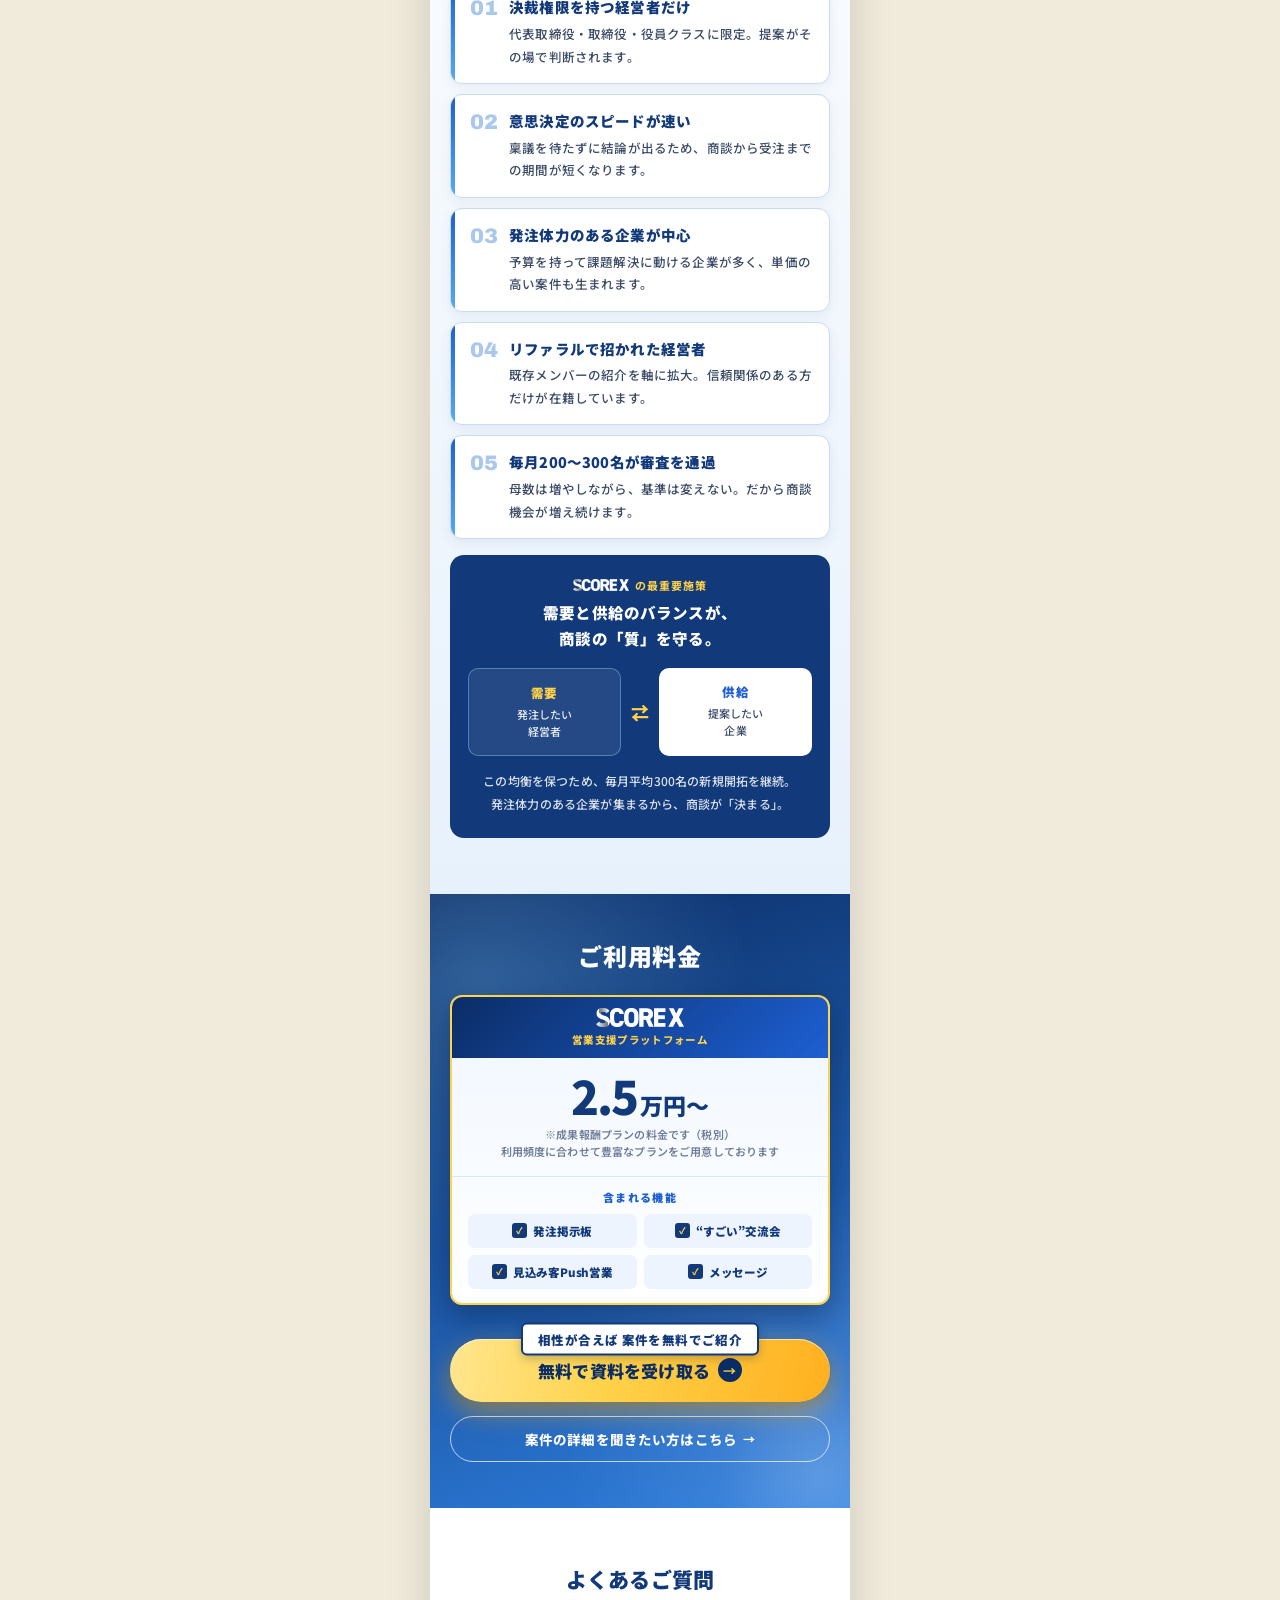
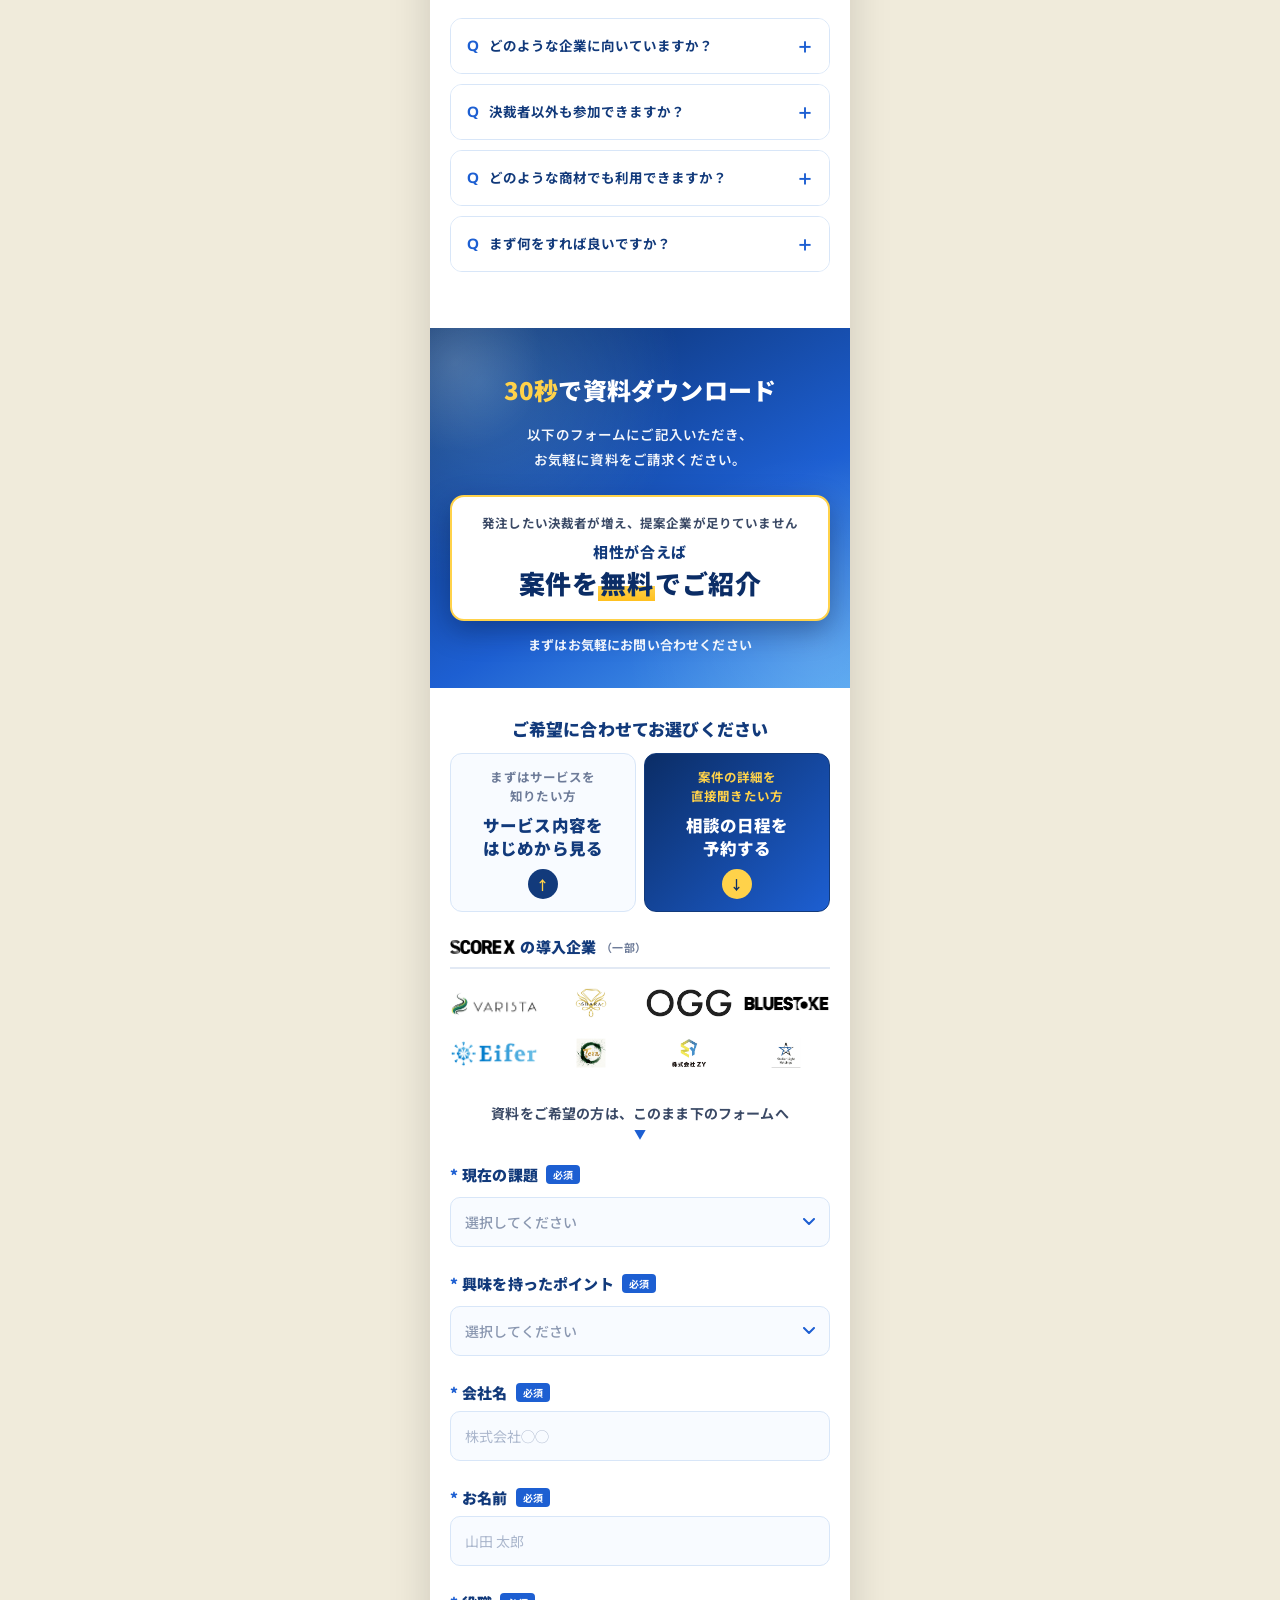
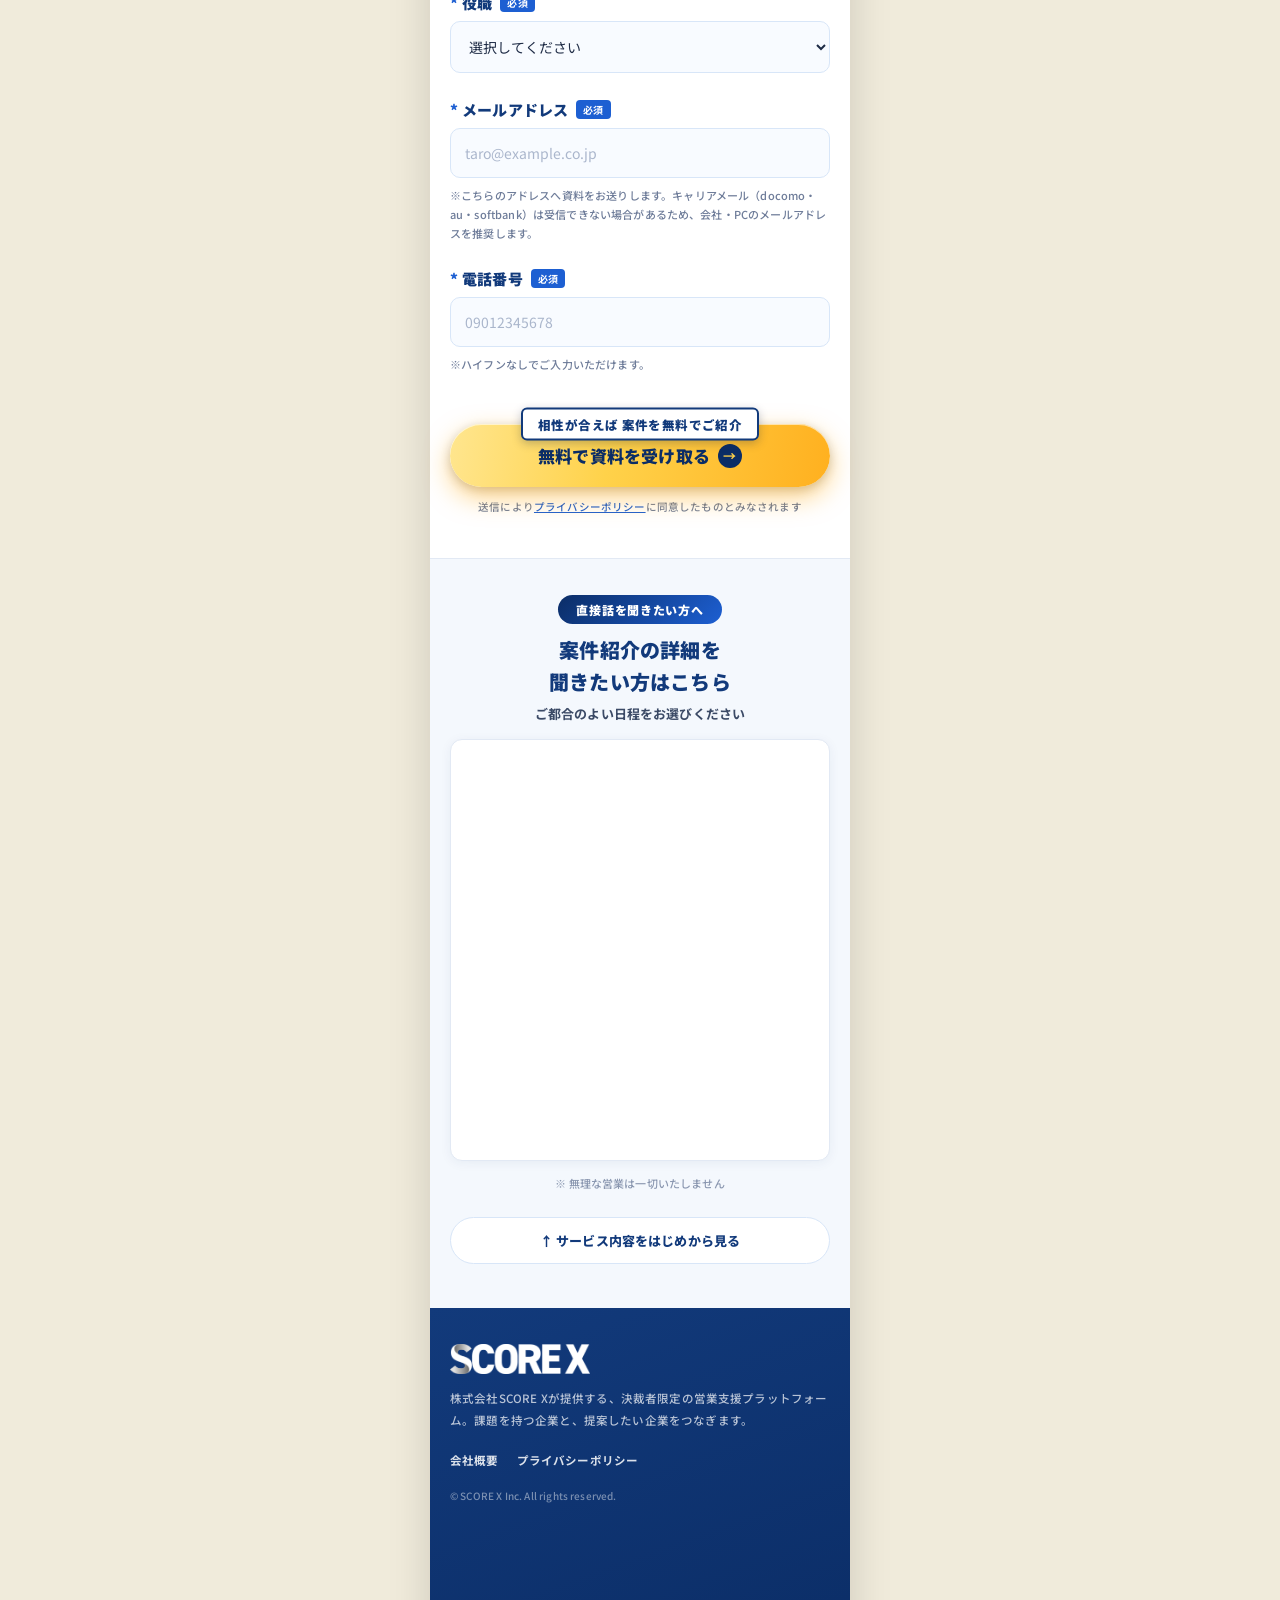
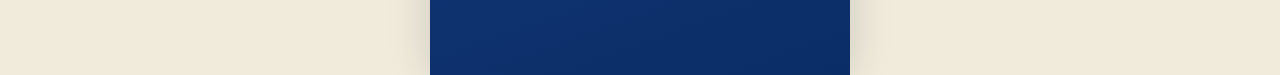
==== commit 8ef8ee21: "下部フォーム：青背景をオファーまで延長し白カード化、導入企業と2択導線の順番を入れ替え Co-Authored-By: Claude Opus 5.5 <noreply@anthropic.com>" ====
--- a/index.html
+++ b/index.html
@@ -701,18 +701,33 @@
       <div style="position:relative">
         <p style="margin:0 0 14px;font-size:24px;font-weight:900;line-height:1.5;letter-spacing:0.01em;text-wrap:pretty"><span style="color:#FFD24A">30秒</span>で資料ダウンロード</p>
         <p style="margin:0;font-size:13.5px;font-weight:600;line-height:1.9;color:rgba(255,255,255,0.95)">以下のフォームにご記入いただき、<br>お気軽に資料をご請求ください。</p>
-      </div>
-    </div>
-
-    <!-- 限定オファー -->
-    <div style="position:relative;background:linear-gradient(170deg,#FFFDF5 0%,#FFF8E1 40%,#FFF4CC 100%);padding:22px 20px 20px;text-align:center;border-bottom:1px solid #F0E4B8">
-      <div style="position:absolute;top:0;left:0;right:0;height:3px;background:linear-gradient(90deg,#FFD24A,#FFB01F,#FFD24A)"></div>
-      <p style="margin:0 0 10px;font-size:12.5px;font-weight:700;line-height:1.6;color:#3B4A66">発注したい決裁者が増え、提案企業が足りていません</p>
-      <div style="display:inline-block;padding:12px 22px;border-radius:12px;background:linear-gradient(135deg,#0B2D66 0%,#1A4FA0 100%);box-shadow:0 4px 16px rgba(11,45,102,0.2)">
-        <p style="margin:0 0 2px;font-size:14px;font-weight:800;color:#fff;letter-spacing:0.04em">相性が合えば</p>
-        <p style="margin:0;font-size:24px;font-weight:900;color:#FFD24A;letter-spacing:0.02em;white-space:nowrap">案件を無料でご紹介</p>
-      </div>
-      <p style="margin:10px 0 0;font-size:13px;font-weight:700;color:#3B4A66">まずはお気軽にお問い合わせください</p>
+        <!-- 限定オファー（青背景の中に配置） -->
+        <div style="margin:22px 0 0;background:#fff;border:2px solid #FFD24A;border-radius:14px;padding:16px 12px 18px;box-shadow:0 10px 28px rgba(4,18,50,0.36)">
+          <p style="margin:0 0 8px;font-size:min(12.5px,3.3vw);font-weight:700;line-height:1.6;color:#3B4A66;white-space:nowrap">発注したい決裁者が増え、提案企業が足りていません</p>
+          <p style="margin:0 0 2px;font-size:15px;font-weight:800;color:#123A7B;letter-spacing:0.04em">相性が合えば</p>
+          <p style="margin:0;font-size:min(26px,6.9vw);font-weight:900;color:#0B2D66;letter-spacing:0.02em;white-space:nowrap">案件を<span style="background:linear-gradient(transparent 60%,#FFD24A 60%,#FFC01F 100%);padding:0 2px">無料</span>でご紹介</p>
+        </div>
+        <p style="margin:14px 0 0;font-size:13px;font-weight:700;color:rgba(255,255,255,0.92)">まずはお気軽にお問い合わせください</p>
+      </div>
+    </div>
+
+    <div style="padding:28px 20px 0;background:#fff">
+      <!-- フォーム前の導線（目的別に選べる形） -->
+      <div style="margin:0">
+        <p style="margin:0 0 12px;text-align:center;font-size:17px;font-weight:900;color:#123A7B">ご希望に合わせてお選びください</p>
+        <div style="display:grid;grid-template-columns:1fr 1fr;gap:8px">
+          <a href="#fv" style="display:flex;flex-direction:column;align-items:center;gap:8px;padding:14px 8px 12px;background:#F8FBFF;border:1.5px solid #D8E6F8;border-radius:12px;text-align:center;color:#123A7B">
+            <span style="font-size:min(12.5px,3.3vw);font-weight:700;line-height:1.5;color:#6E7C99">まずはサービスを<br>知りたい方</span>
+            <span style="font-size:min(16.5px,4.3vw);font-weight:900;line-height:1.45;color:#123A7B">サービス内容を<br>はじめから見る</span>
+            <span style="display:inline-flex;width:30px;height:30px;border-radius:50%;background:#123A7B;color:#FFD24A;align-items:center;justify-content:center;font-size:13px;font-weight:700">↑</span>
+          </a>
+          <a href="#schedule" style="display:flex;flex-direction:column;align-items:center;gap:8px;padding:14px 8px 12px;background:linear-gradient(135deg,#0B2D66,#1D5FD2);border:1.5px solid #123A7B;border-radius:12px;text-align:center;color:#fff">
+            <span style="font-size:min(12.5px,3.3vw);font-weight:700;line-height:1.5;color:#FFD24A">案件の詳細を<br>直接聞きたい方</span>
+            <span style="font-size:min(16.5px,4.3vw);font-weight:900;line-height:1.45;color:#fff">相談の日程を<br>予約する</span>
+            <span style="display:inline-flex;width:30px;height:30px;border-radius:50%;background:#FFD24A;color:#0B2D66;align-items:center;justify-content:center;font-size:13px;font-weight:700">↓</span>
+          </a>
+        </div>
+      </div>
     </div>
 
     <!-- 導入企業ロゴ -->
@@ -731,23 +746,7 @@
     </div>
 
     <div style="padding:28px 20px 44px;background:#fff">
-      <!-- フォーム前の導線（目的別に選べる形） -->
-      <div style="margin:0 0 30px">
-        <p style="margin:0 0 12px;text-align:center;font-size:17px;font-weight:900;color:#123A7B">ご希望に合わせてお選びください</p>
-        <div style="display:grid;grid-template-columns:1fr 1fr;gap:8px">
-          <a href="#fv" style="display:flex;flex-direction:column;align-items:center;gap:8px;padding:14px 8px 12px;background:#F8FBFF;border:1.5px solid #D8E6F8;border-radius:12px;text-align:center;color:#123A7B">
-            <span style="font-size:min(12.5px,3.3vw);font-weight:700;line-height:1.5;color:#6E7C99">まずはサービスを<br>知りたい方</span>
-            <span style="font-size:min(16.5px,4.3vw);font-weight:900;line-height:1.45;color:#123A7B">サービス内容を<br>はじめから見る</span>
-            <span style="display:inline-flex;width:30px;height:30px;border-radius:50%;background:#123A7B;color:#FFD24A;align-items:center;justify-content:center;font-size:13px;font-weight:700">↑</span>
-          </a>
-          <a href="#schedule" style="display:flex;flex-direction:column;align-items:center;gap:8px;padding:14px 8px 12px;background:linear-gradient(135deg,#0B2D66,#1D5FD2);border:1.5px solid #123A7B;border-radius:12px;text-align:center;color:#fff">
-            <span style="font-size:min(12.5px,3.3vw);font-weight:700;line-height:1.5;color:#FFD24A">案件の詳細を<br>直接聞きたい方</span>
-            <span style="font-size:min(16.5px,4.3vw);font-weight:900;line-height:1.45;color:#fff">相談の日程を<br>予約する</span>
-            <span style="display:inline-flex;width:30px;height:30px;border-radius:50%;background:#FFD24A;color:#0B2D66;align-items:center;justify-content:center;font-size:13px;font-weight:700">↓</span>
-          </a>
-        </div>
-        <p style="margin:14px 0 0;text-align:center;font-size:min(14px,3.75vw);font-weight:700;color:#3B4A66;white-space:nowrap">資料をご希望の方は、このまま下のフォームへ<span style="display:block;margin-top:2px;color:#1D5FD2;font-size:12px">▼</span></p>
-      </div>
+        <p style="margin:0 0 22px;text-align:center;font-size:min(14px,3.75vw);font-weight:700;color:#3B4A66;white-space:nowrap">資料をご希望の方は、このまま下のフォームへ<span style="display:block;margin-top:2px;color:#1D5FD2;font-size:12px">▼</span></p>
       <form id="contactForm" style="display:flex;flex-direction:column;gap:26px">
 
         <div>
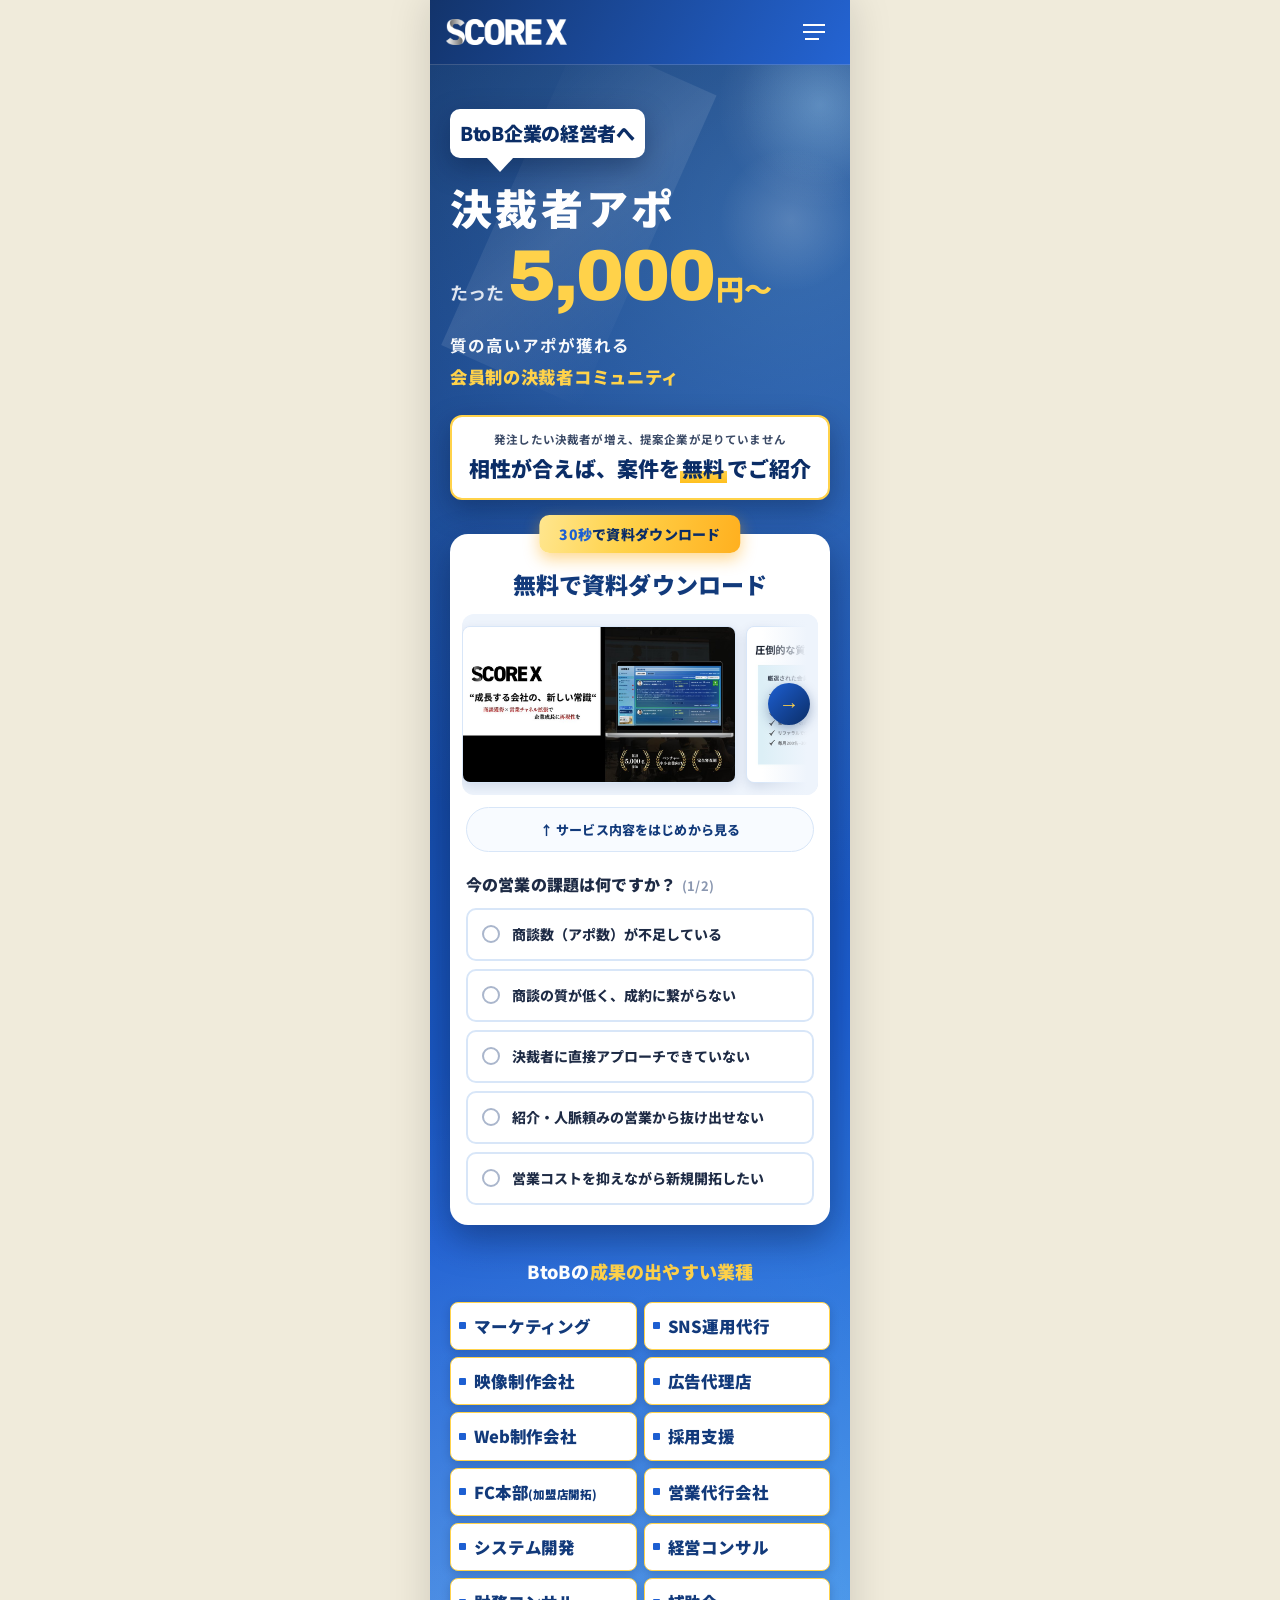
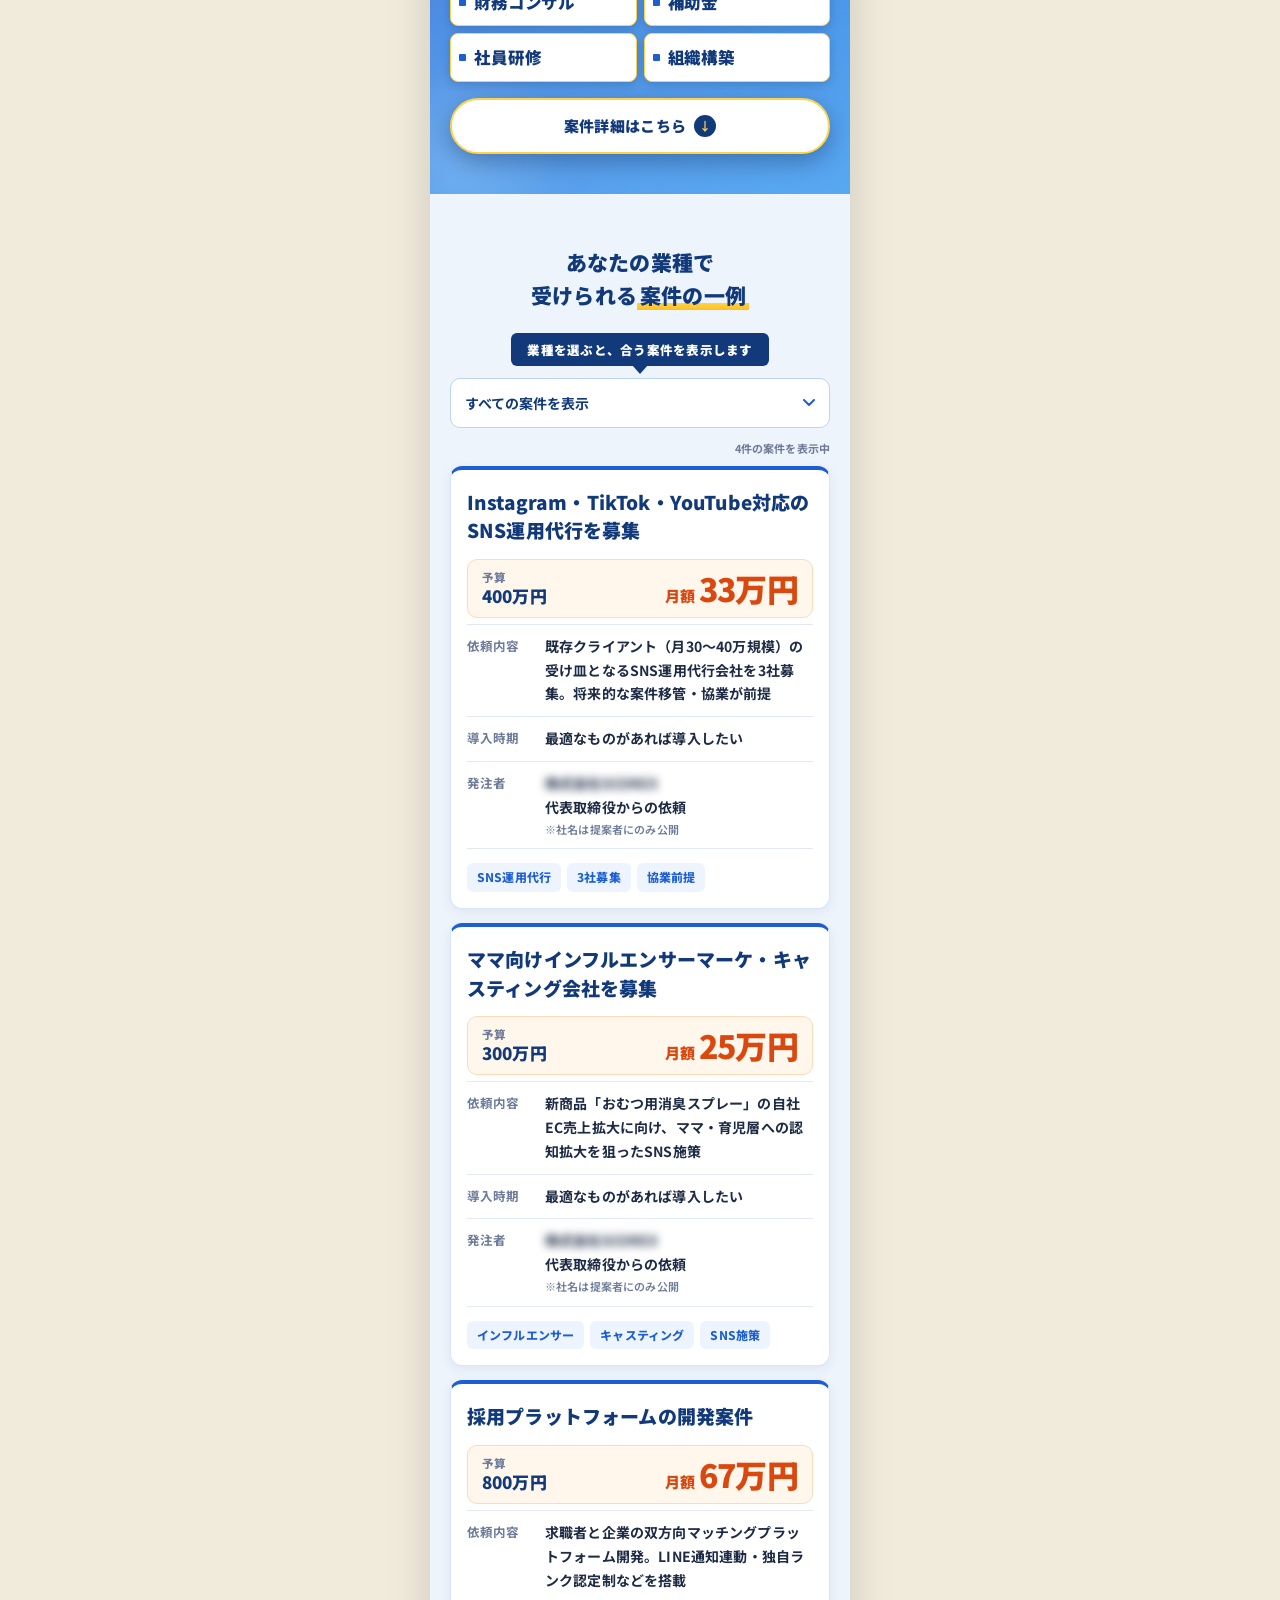
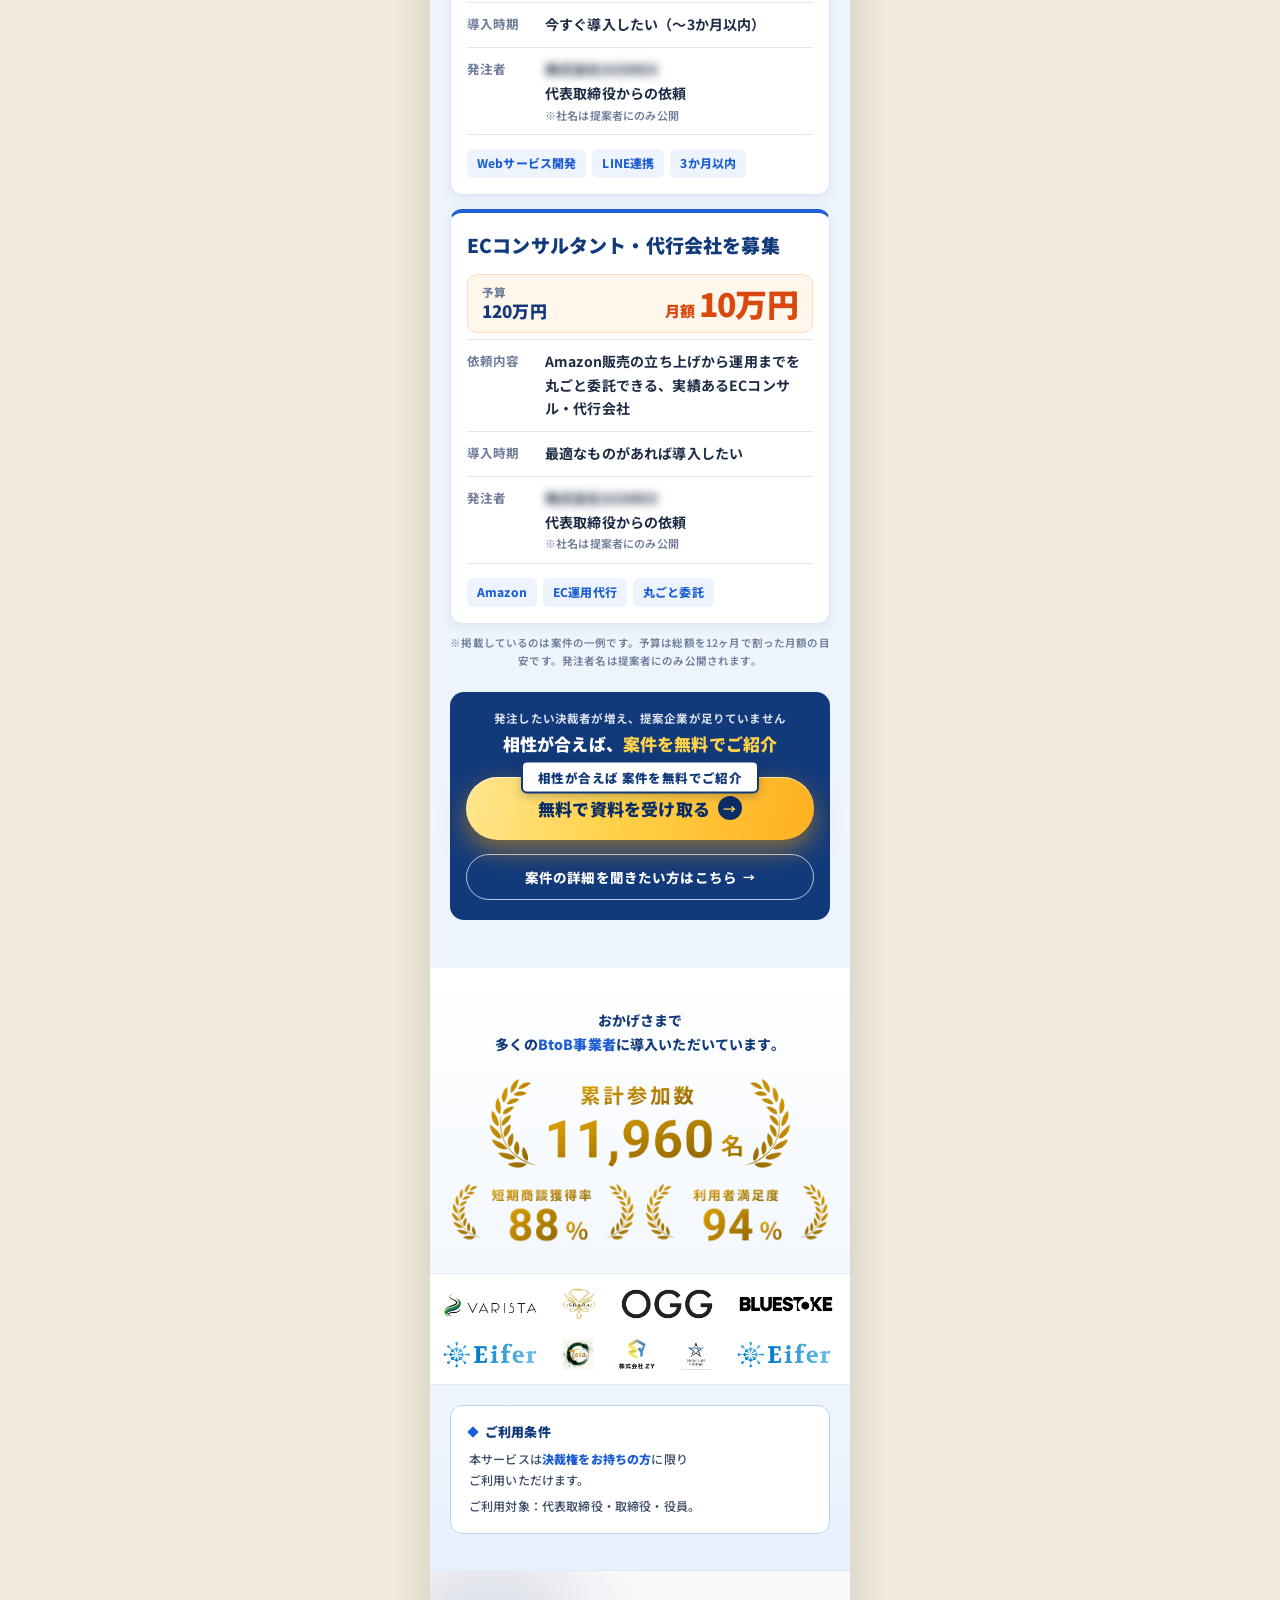
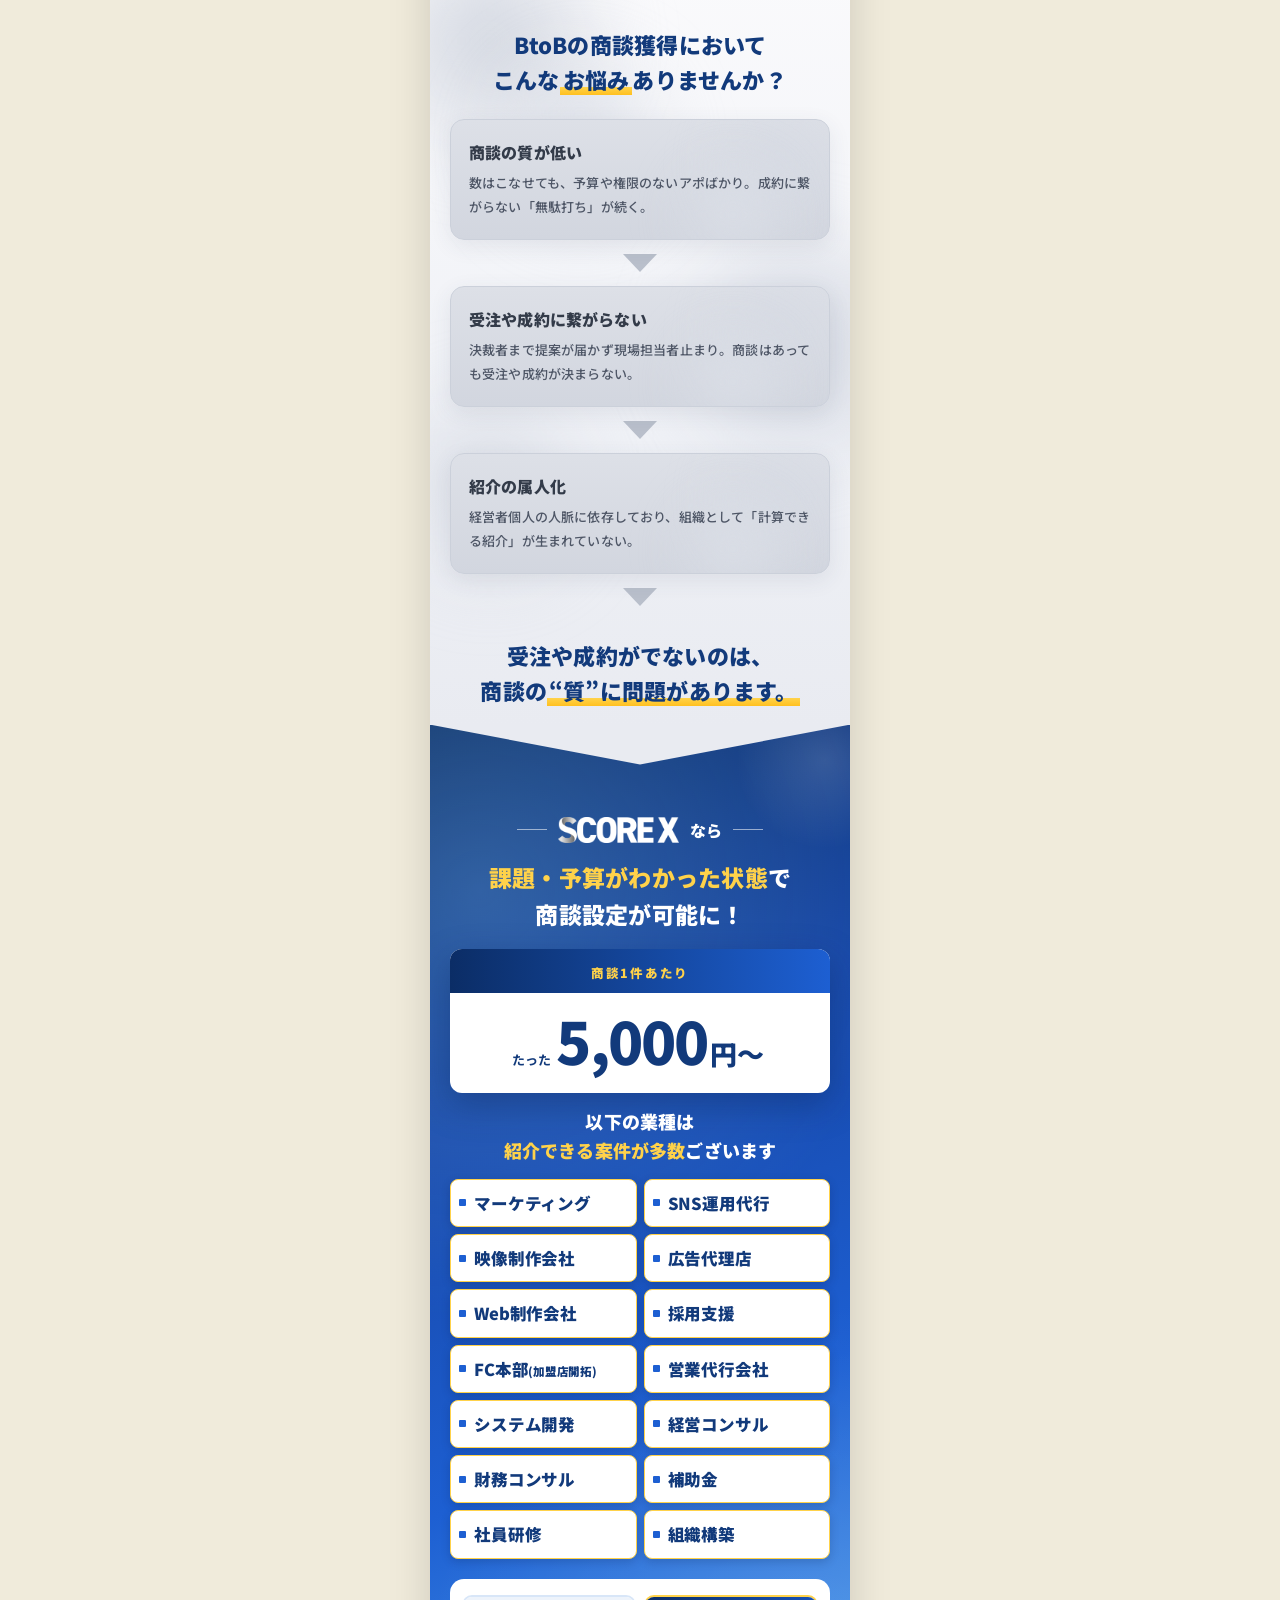
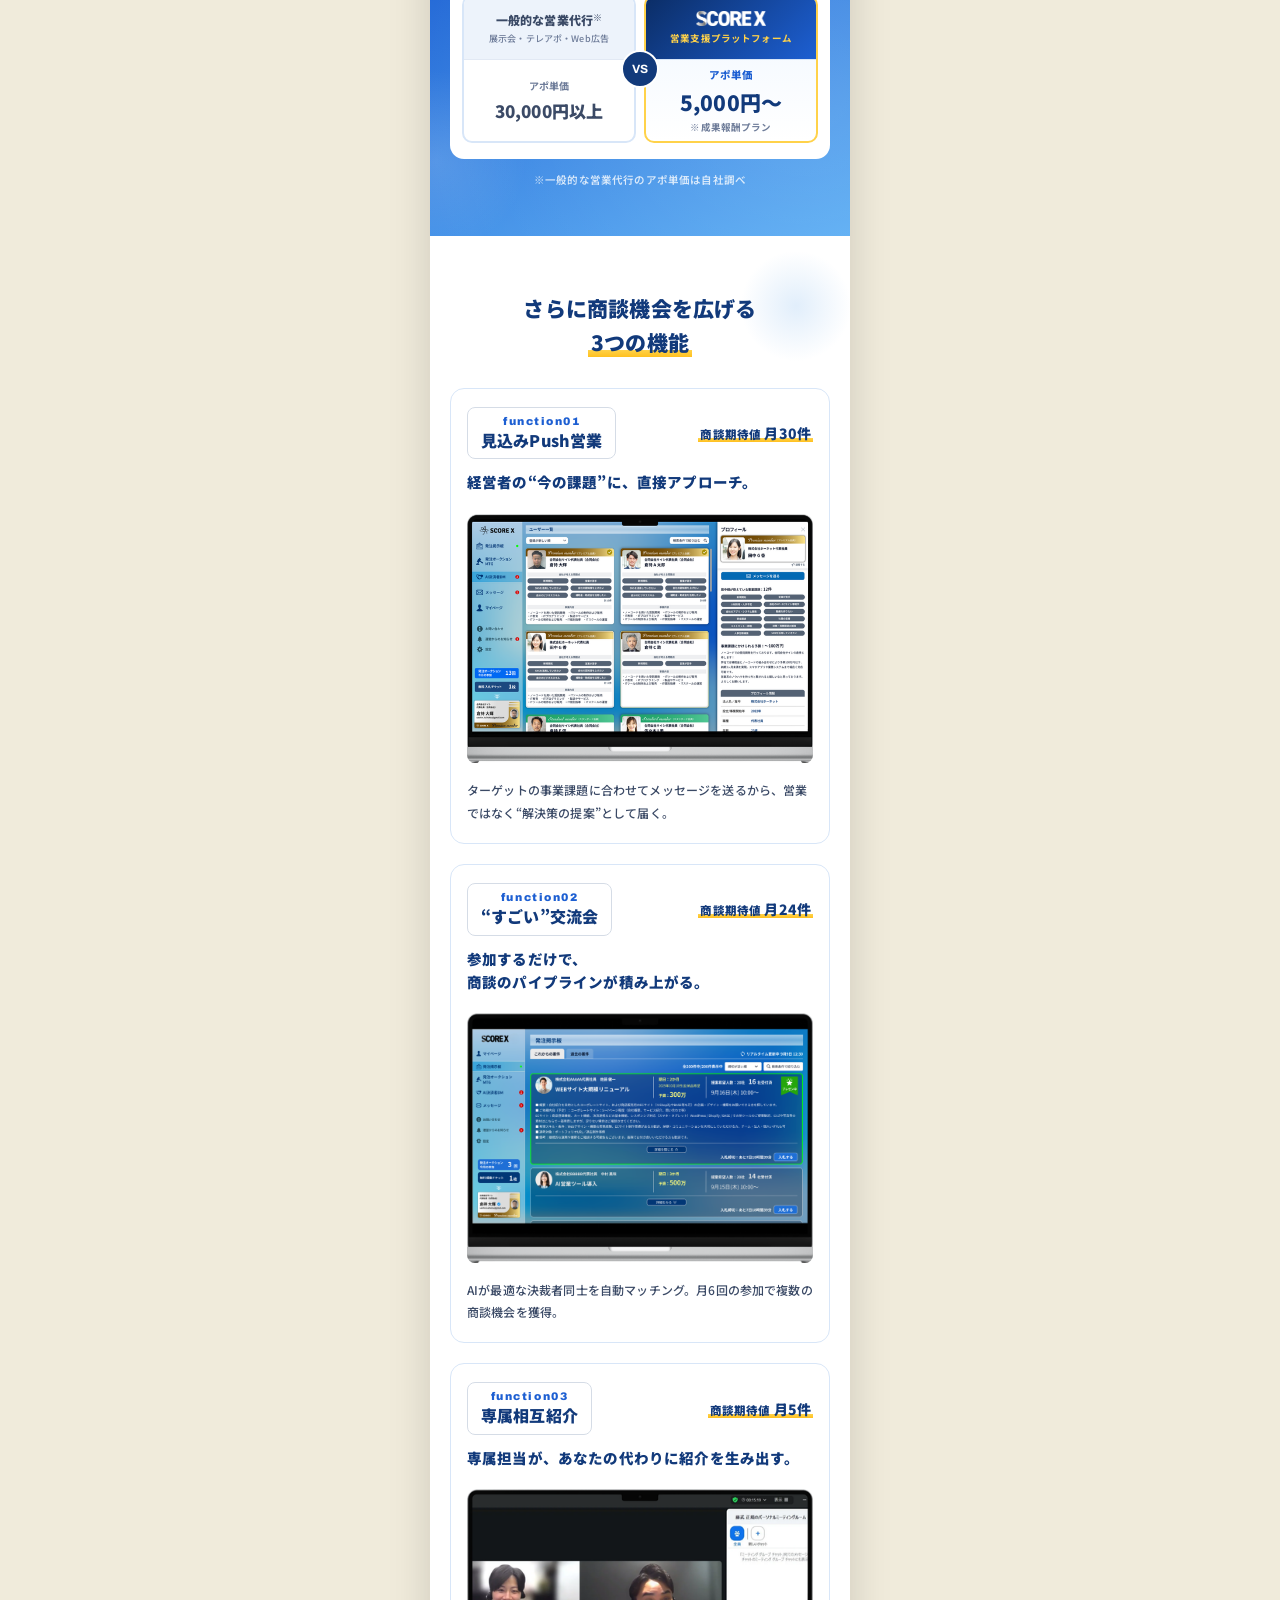
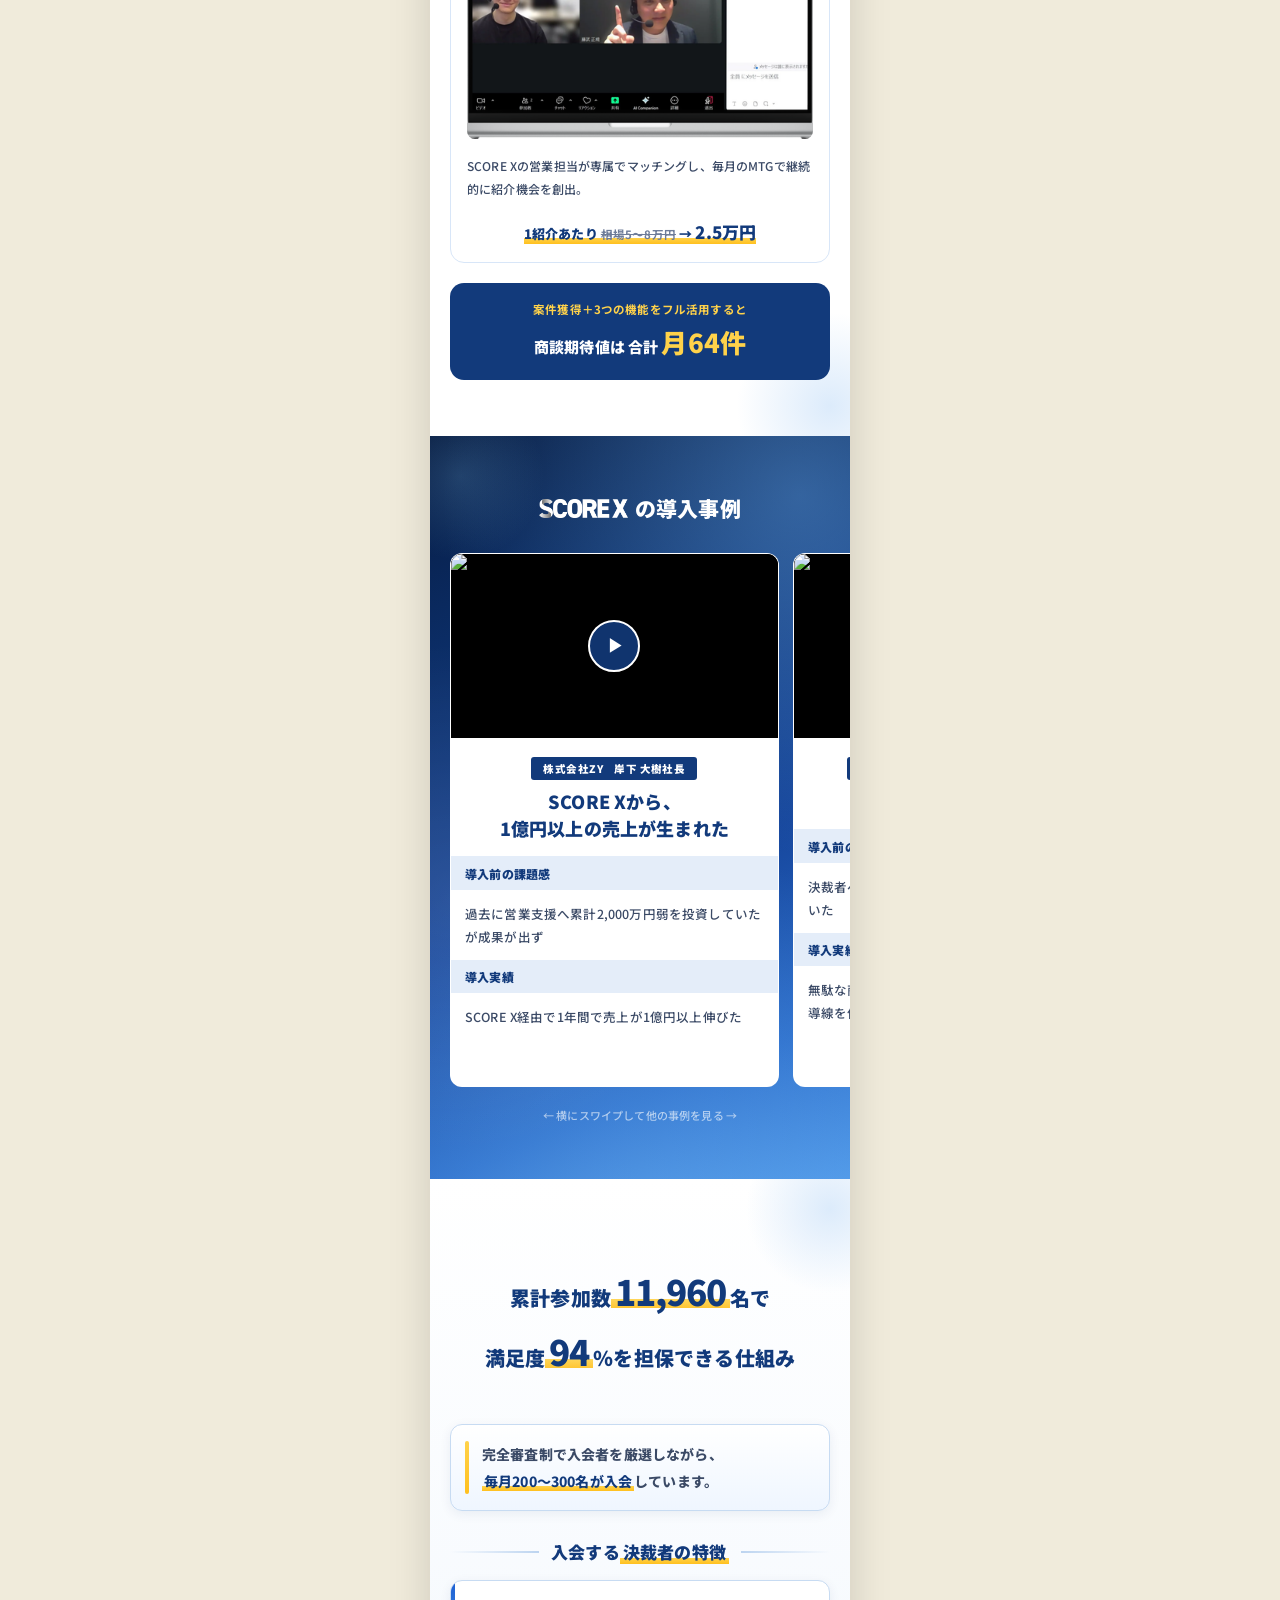
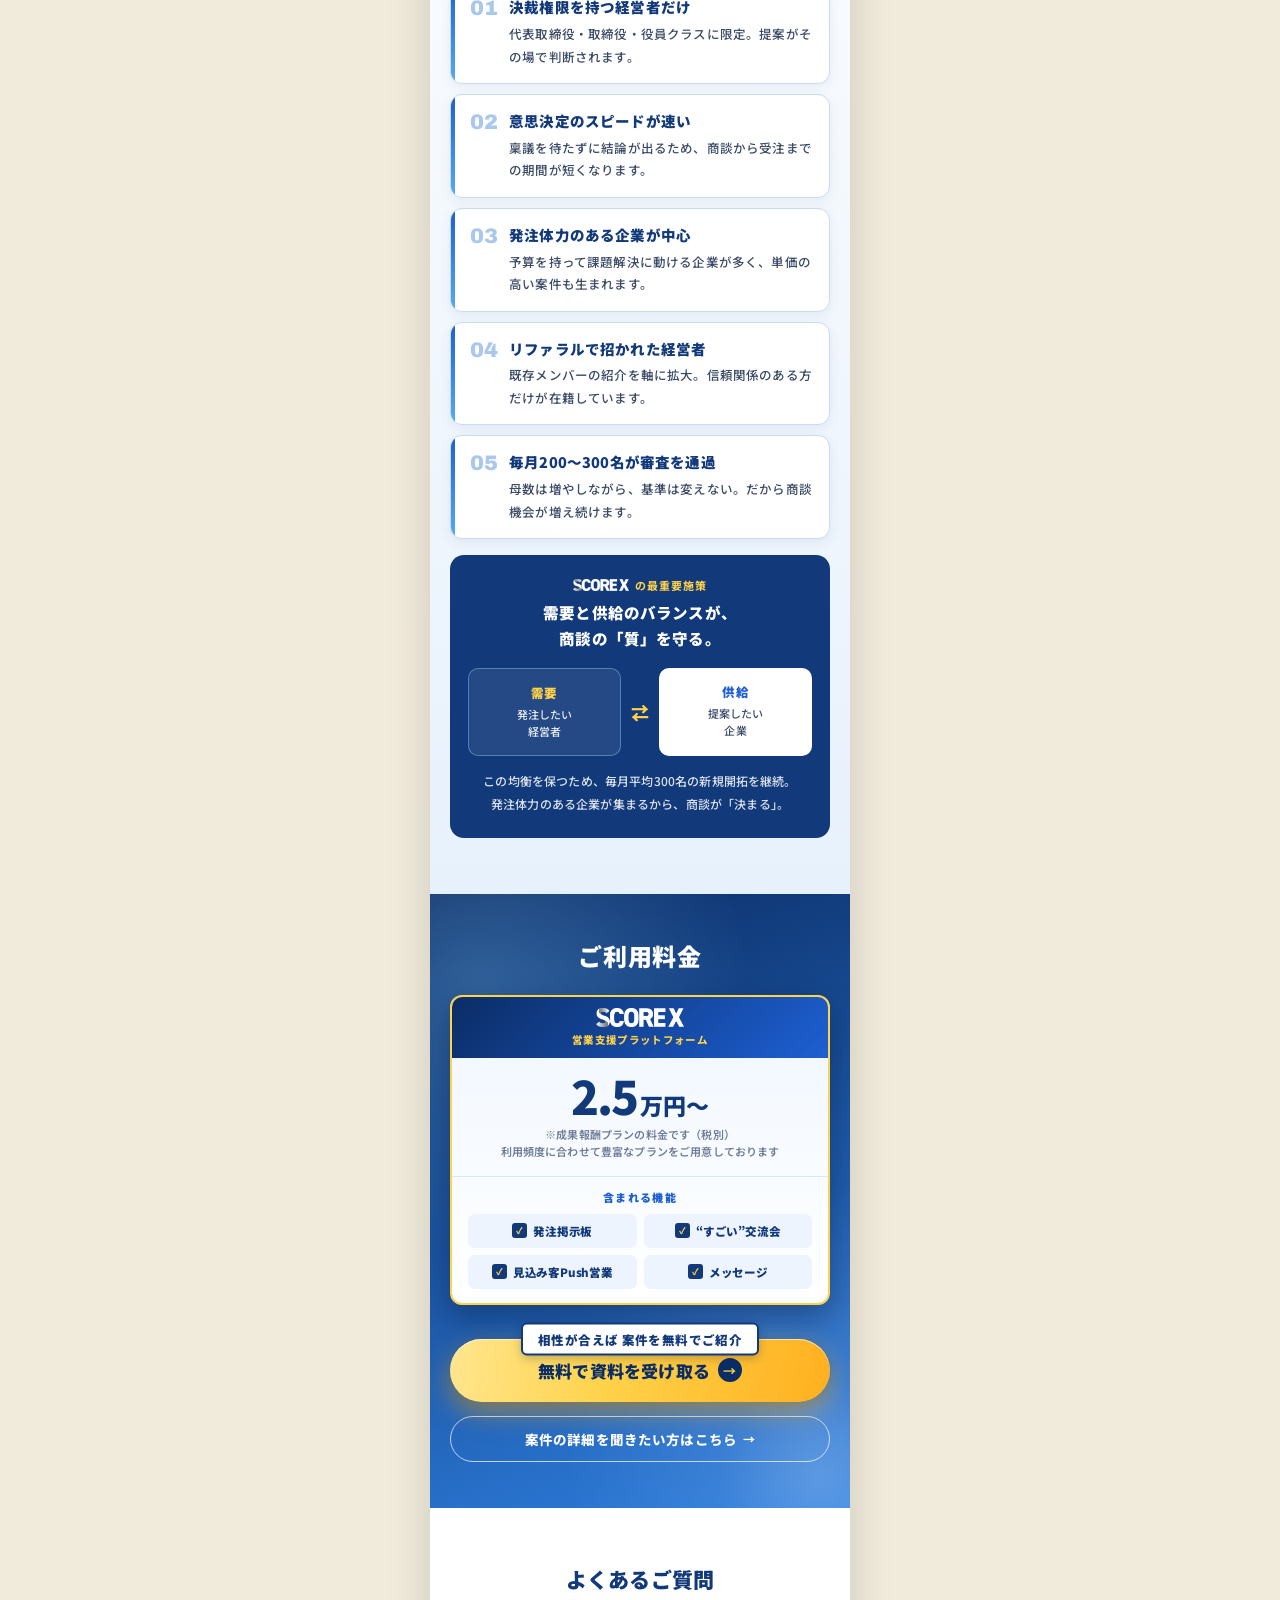
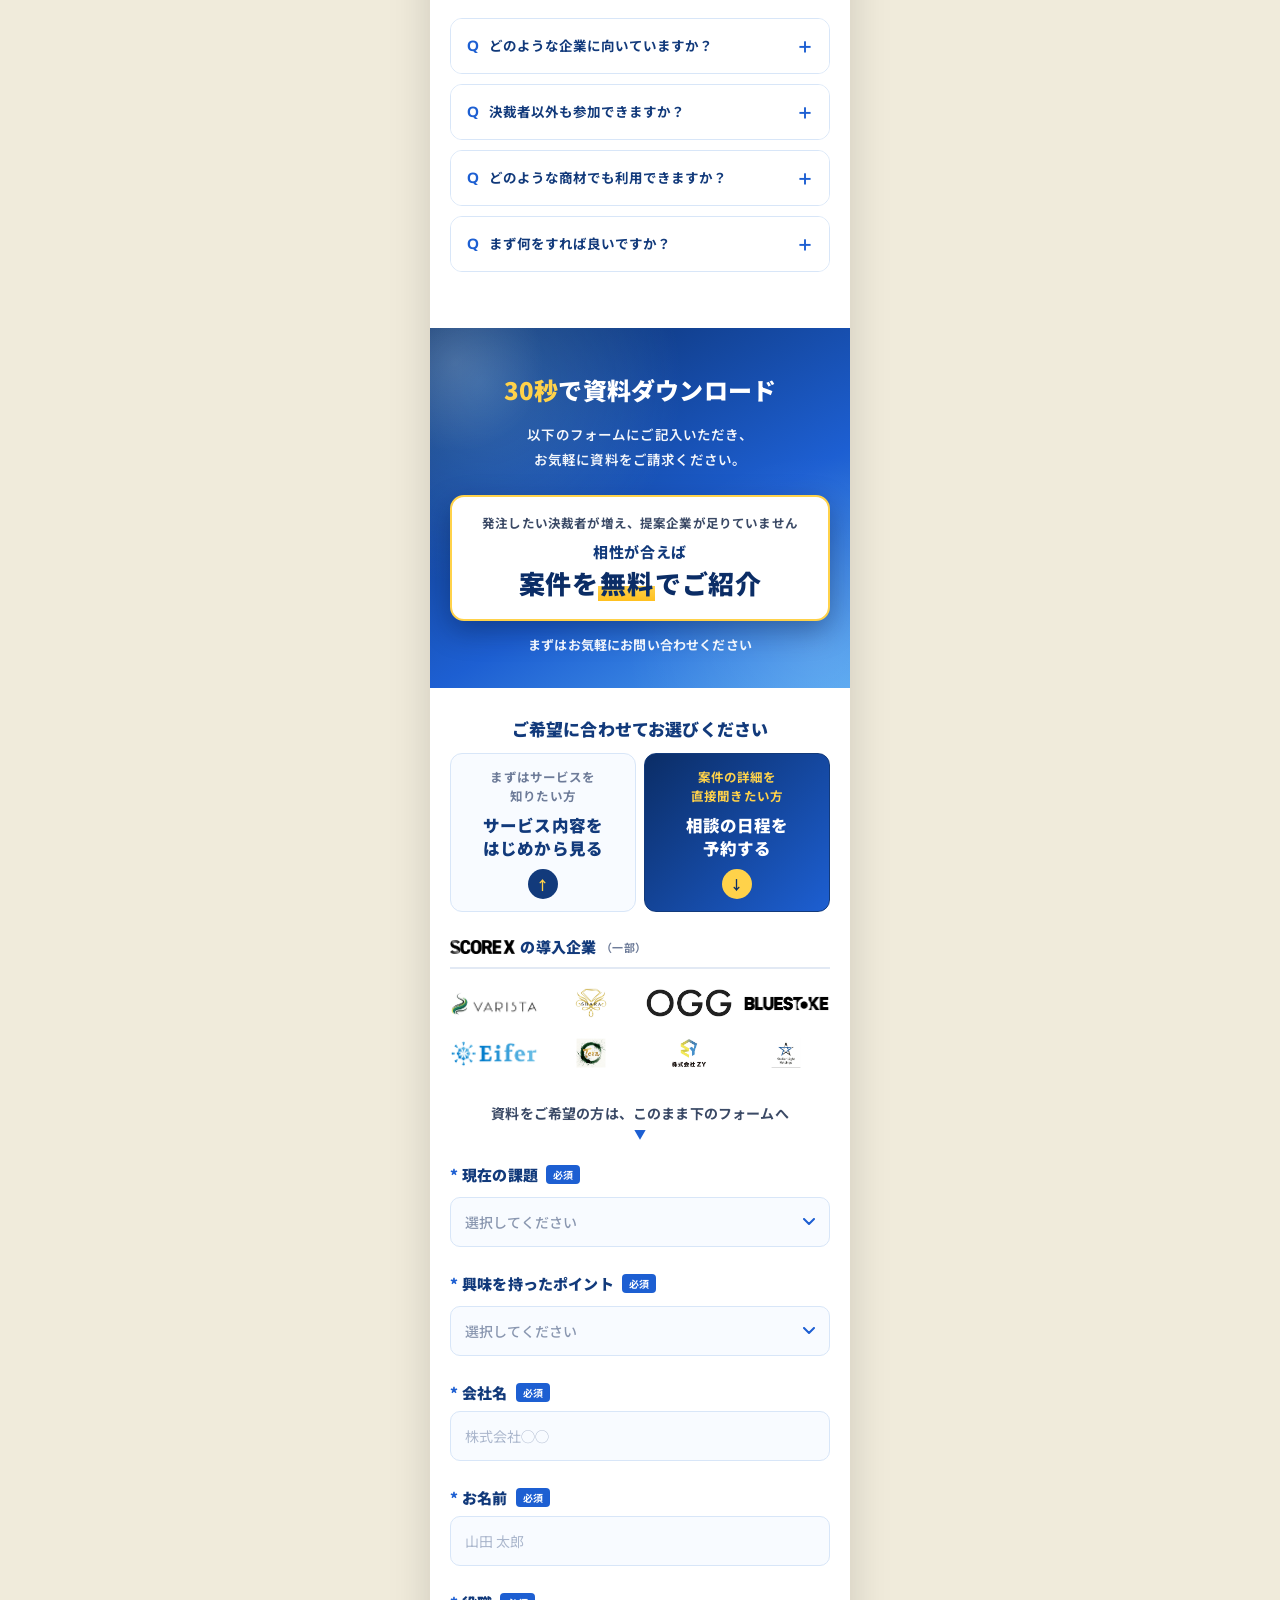
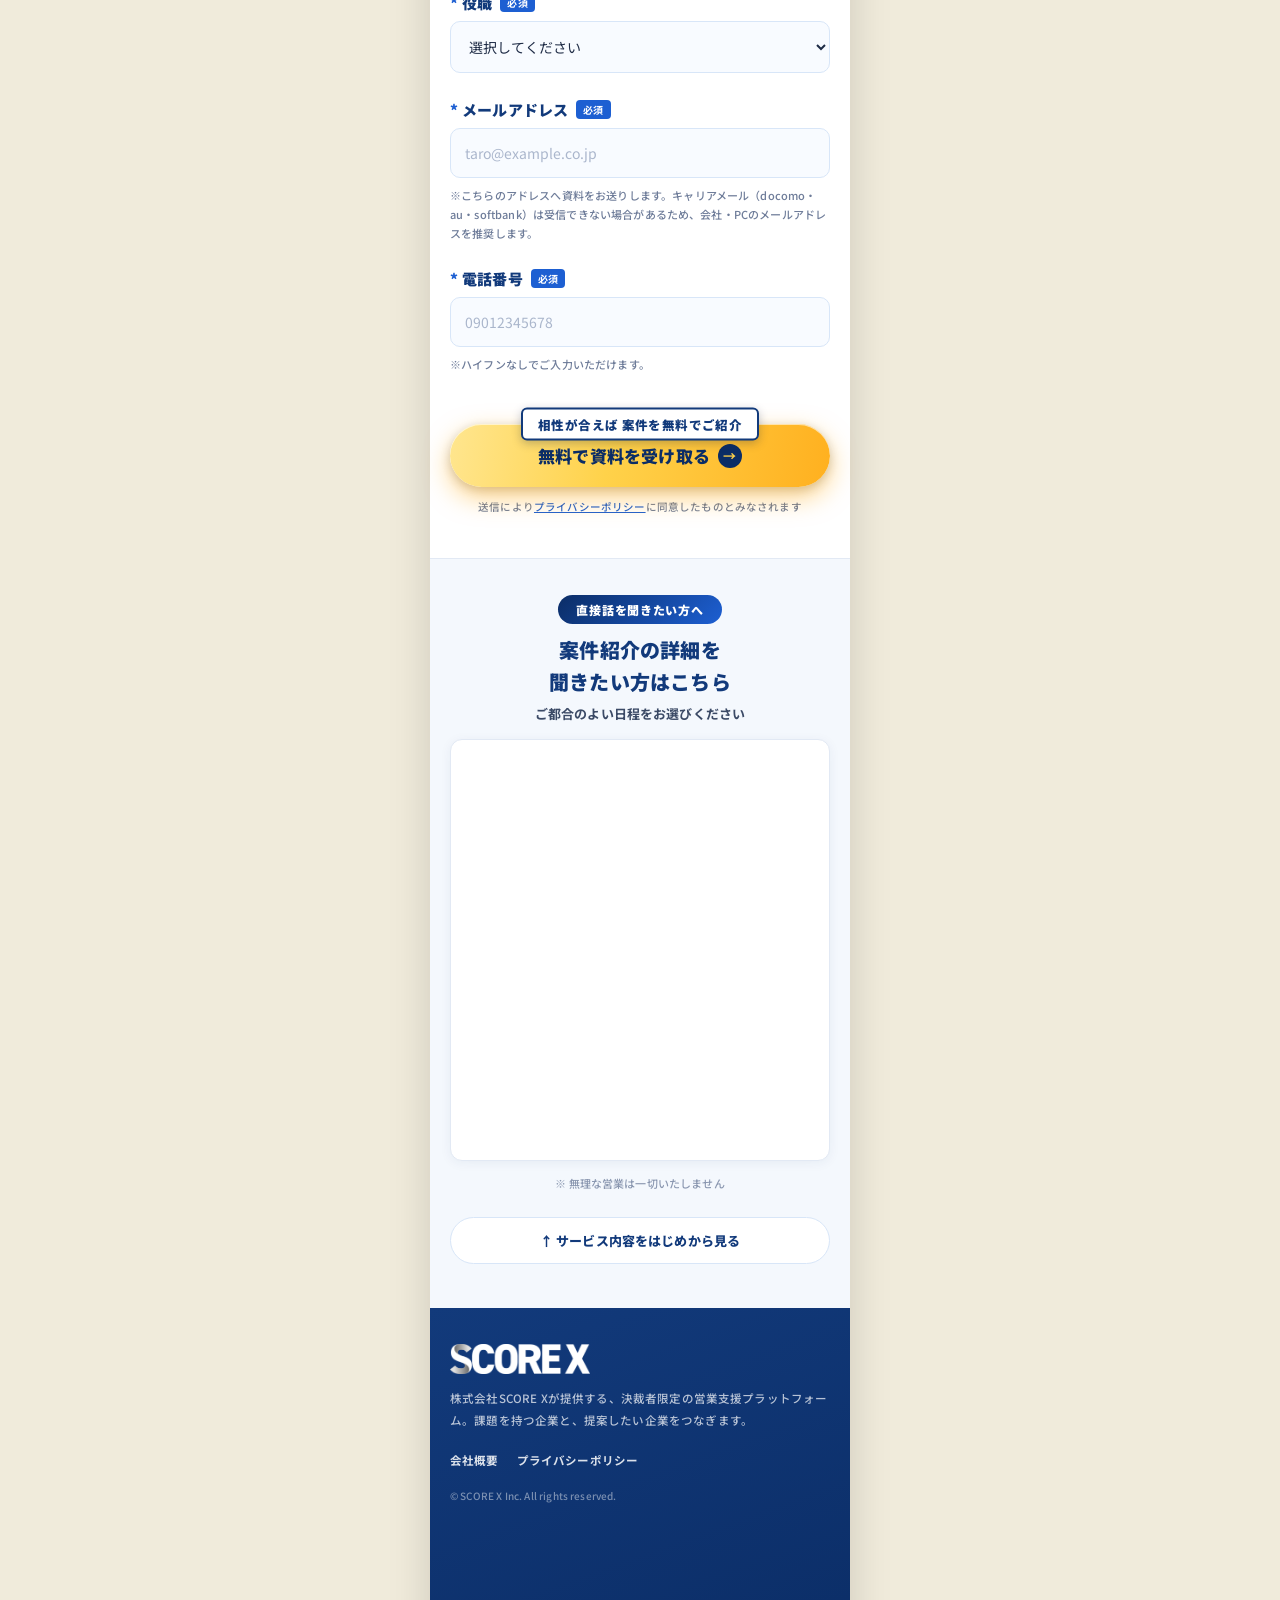
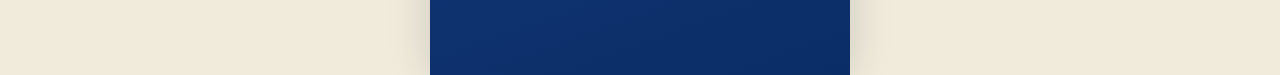
==== commit 55adf6a1: "業種に組織構築を追加 Co-Authored-By: Claude Opus 5.5 <noreply@anthropic.com>" ====
--- a/index.html
+++ b/index.html
@@ -149,7 +149,8 @@
           <div style="display:flex;align-items:center;gap:8px;background:#fff;border:1.5px solid #FFD24A;border-radius:8px;padding:12px 8px;box-shadow:0 3px 10px rgba(4,18,50,0.18)"><span style="flex-shrink:0;width:7px;height:7px;background:#1D5FD2;border-radius:1px"></span><p style="margin:0;font-size:min(16.5px,4.3vw);font-weight:900;line-height:1.35;color:#123A7B;letter-spacing:-0.01em;white-space:nowrap">経営コンサル</p></div>
           <div style="display:flex;align-items:center;gap:8px;background:#fff;border:1.5px solid #FFD24A;border-radius:8px;padding:12px 8px;box-shadow:0 3px 10px rgba(4,18,50,0.18)"><span style="flex-shrink:0;width:7px;height:7px;background:#1D5FD2;border-radius:1px"></span><p style="margin:0;font-size:min(16.5px,4.3vw);font-weight:900;line-height:1.35;color:#123A7B;letter-spacing:-0.01em;white-space:nowrap">財務コンサル</p></div>
           <div style="display:flex;align-items:center;gap:8px;background:#fff;border:1.5px solid #FFD24A;border-radius:8px;padding:12px 8px;box-shadow:0 3px 10px rgba(4,18,50,0.18)"><span style="flex-shrink:0;width:7px;height:7px;background:#1D5FD2;border-radius:1px"></span><p style="margin:0;font-size:min(16.5px,4.3vw);font-weight:900;line-height:1.35;color:#123A7B;letter-spacing:-0.01em;white-space:nowrap">補助金</p></div>
-          <div style="grid-column:1/-1;display:flex;align-items:center;justify-content:center;gap:8px;background:#fff;border:1.5px solid #FFD24A;border-radius:8px;padding:12px 8px;box-shadow:0 3px 10px rgba(4,18,50,0.18)"><span style="flex-shrink:0;width:7px;height:7px;background:#1D5FD2;border-radius:1px"></span><p style="margin:0;font-size:min(16.5px,4.3vw);font-weight:900;line-height:1.35;color:#123A7B;letter-spacing:-0.01em;white-space:nowrap">社員研修</p></div>
+          <div style="display:flex;align-items:center;gap:8px;background:#fff;border:1.5px solid #FFD24A;border-radius:8px;padding:12px 8px;box-shadow:0 3px 10px rgba(4,18,50,0.18)"><span style="flex-shrink:0;width:7px;height:7px;background:#1D5FD2;border-radius:1px"></span><p style="margin:0;font-size:min(16.5px,4.3vw);font-weight:900;line-height:1.35;color:#123A7B;letter-spacing:-0.01em;white-space:nowrap">社員研修</p></div>
+          <div style="display:flex;align-items:center;gap:8px;background:#fff;border:1.5px solid #FFD24A;border-radius:8px;padding:12px 8px;box-shadow:0 3px 10px rgba(4,18,50,0.18)"><span style="flex-shrink:0;width:7px;height:7px;background:#1D5FD2;border-radius:1px"></span><p style="margin:0;font-size:min(16.5px,4.3vw);font-weight:900;line-height:1.35;color:#123A7B;letter-spacing:-0.01em;white-space:nowrap">組織構築</p></div>
         </div>
       </div>
       <!-- 案件詳細への導線 -->
@@ -179,6 +180,7 @@
         <option value="finance">財務コンサル</option>
         <option value="subsidy">補助金</option>
         <option value="hr">社員研修</option>
+        <option value="hr">組織構築</option>
       </select>
       <p id="jobCount" style="margin:0 0 10px;text-align:right;font-size:11px;font-weight:700;color:#6E7C99"></p>
       <div id="jobList" style="display:flex;flex-direction:column;gap:14px">
@@ -366,7 +368,8 @@
           <div style="display:flex;align-items:center;gap:8px;background:#fff;border:1.5px solid #FFD24A;border-radius:8px;padding:12px 8px;box-shadow:0 3px 10px rgba(4,18,50,0.18)"><span style="flex-shrink:0;width:7px;height:7px;background:#1D5FD2;border-radius:1px"></span><p style="margin:0;font-size:min(16.5px,4.3vw);font-weight:900;line-height:1.35;color:#123A7B;letter-spacing:-0.01em;white-space:nowrap">経営コンサル</p></div>
           <div style="display:flex;align-items:center;gap:8px;background:#fff;border:1.5px solid #FFD24A;border-radius:8px;padding:12px 8px;box-shadow:0 3px 10px rgba(4,18,50,0.18)"><span style="flex-shrink:0;width:7px;height:7px;background:#1D5FD2;border-radius:1px"></span><p style="margin:0;font-size:min(16.5px,4.3vw);font-weight:900;line-height:1.35;color:#123A7B;letter-spacing:-0.01em;white-space:nowrap">財務コンサル</p></div>
           <div style="display:flex;align-items:center;gap:8px;background:#fff;border:1.5px solid #FFD24A;border-radius:8px;padding:12px 8px;box-shadow:0 3px 10px rgba(4,18,50,0.18)"><span style="flex-shrink:0;width:7px;height:7px;background:#1D5FD2;border-radius:1px"></span><p style="margin:0;font-size:min(16.5px,4.3vw);font-weight:900;line-height:1.35;color:#123A7B;letter-spacing:-0.01em;white-space:nowrap">補助金</p></div>
-          <div style="grid-column:1/-1;display:flex;align-items:center;justify-content:center;gap:8px;background:#fff;border:1.5px solid #FFD24A;border-radius:8px;padding:12px 8px;box-shadow:0 3px 10px rgba(4,18,50,0.18)"><span style="flex-shrink:0;width:7px;height:7px;background:#1D5FD2;border-radius:1px"></span><p style="margin:0;font-size:min(16.5px,4.3vw);font-weight:900;line-height:1.35;color:#123A7B;letter-spacing:-0.01em;white-space:nowrap">社員研修</p></div>
+          <div style="display:flex;align-items:center;gap:8px;background:#fff;border:1.5px solid #FFD24A;border-radius:8px;padding:12px 8px;box-shadow:0 3px 10px rgba(4,18,50,0.18)"><span style="flex-shrink:0;width:7px;height:7px;background:#1D5FD2;border-radius:1px"></span><p style="margin:0;font-size:min(16.5px,4.3vw);font-weight:900;line-height:1.35;color:#123A7B;letter-spacing:-0.01em;white-space:nowrap">社員研修</p></div>
+          <div style="display:flex;align-items:center;gap:8px;background:#fff;border:1.5px solid #FFD24A;border-radius:8px;padding:12px 8px;box-shadow:0 3px 10px rgba(4,18,50,0.18)"><span style="flex-shrink:0;width:7px;height:7px;background:#1D5FD2;border-radius:1px"></span><p style="margin:0;font-size:min(16.5px,4.3vw);font-weight:900;line-height:1.35;color:#123A7B;letter-spacing:-0.01em;white-space:nowrap">組織構築</p></div>
         </div>
       </div>
       <div style="background:#fff;border-radius:14px;padding:16px 12px;color:#1E2B45">
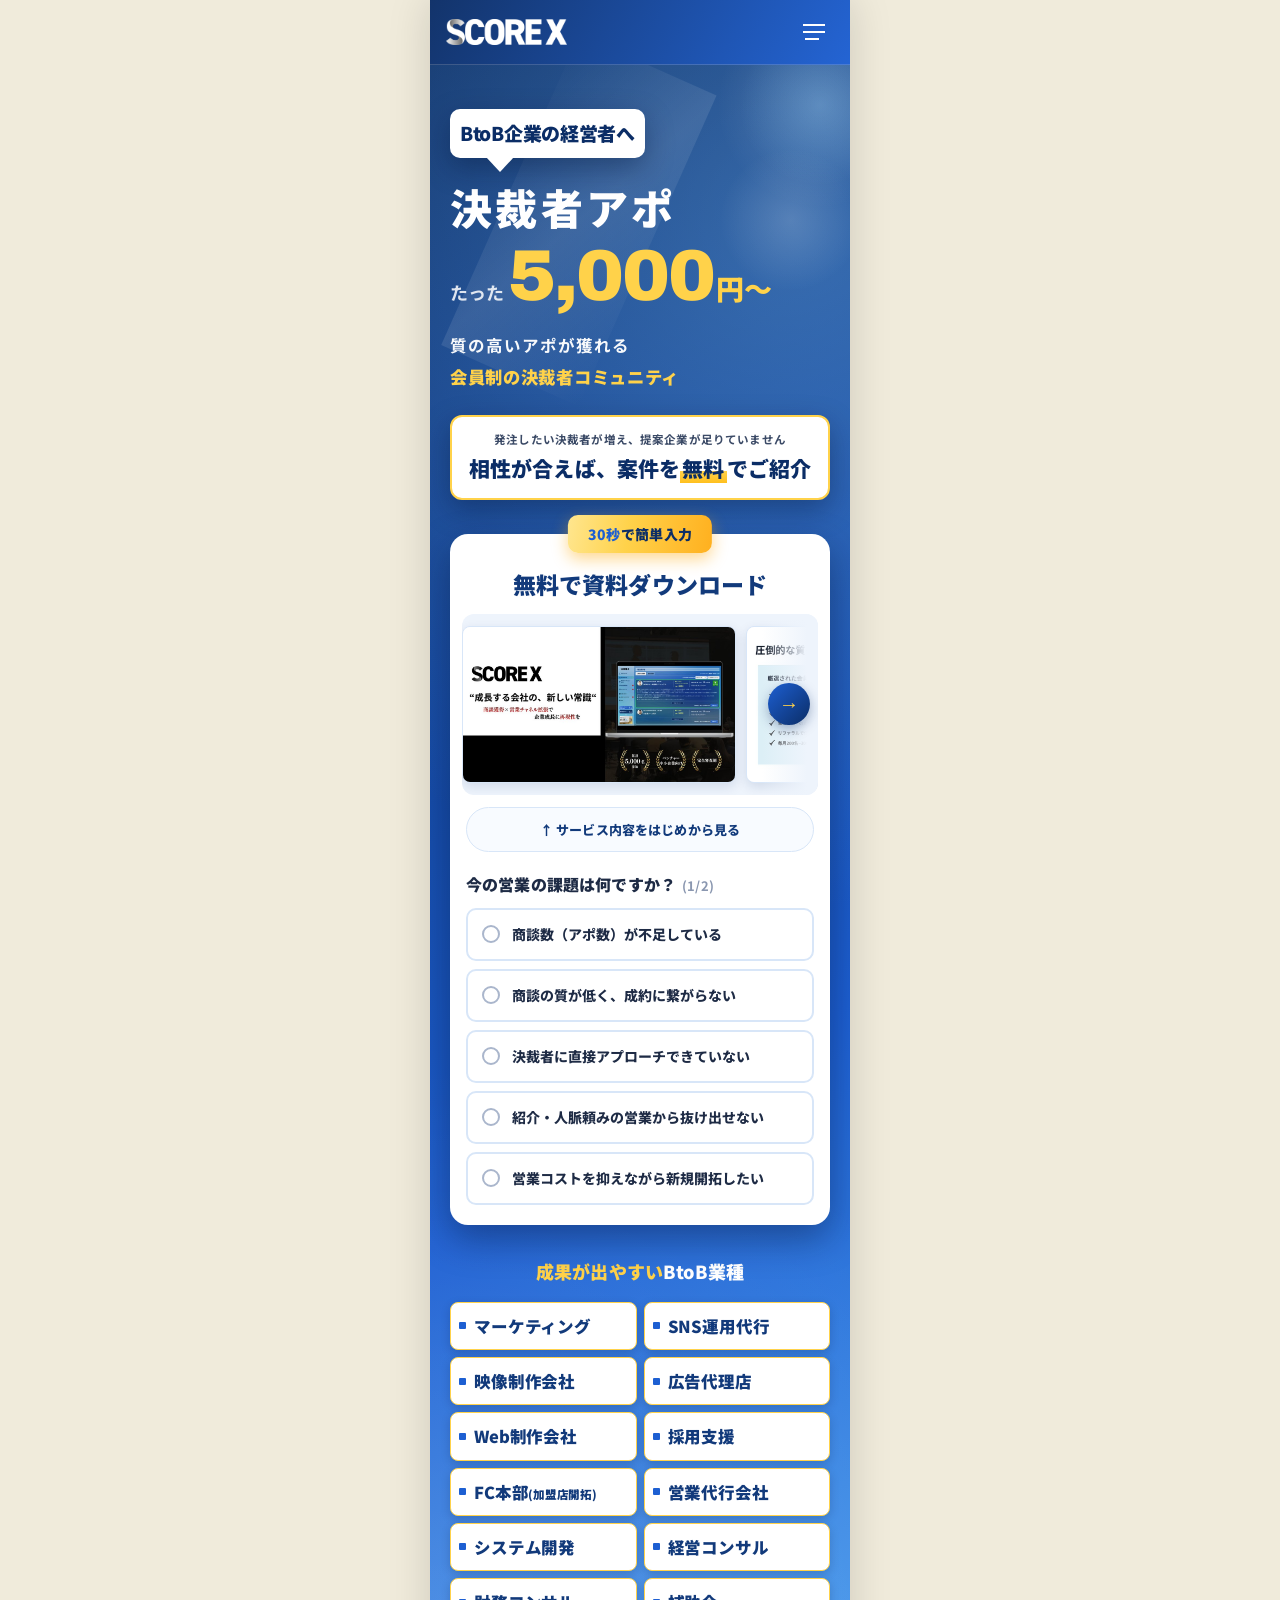
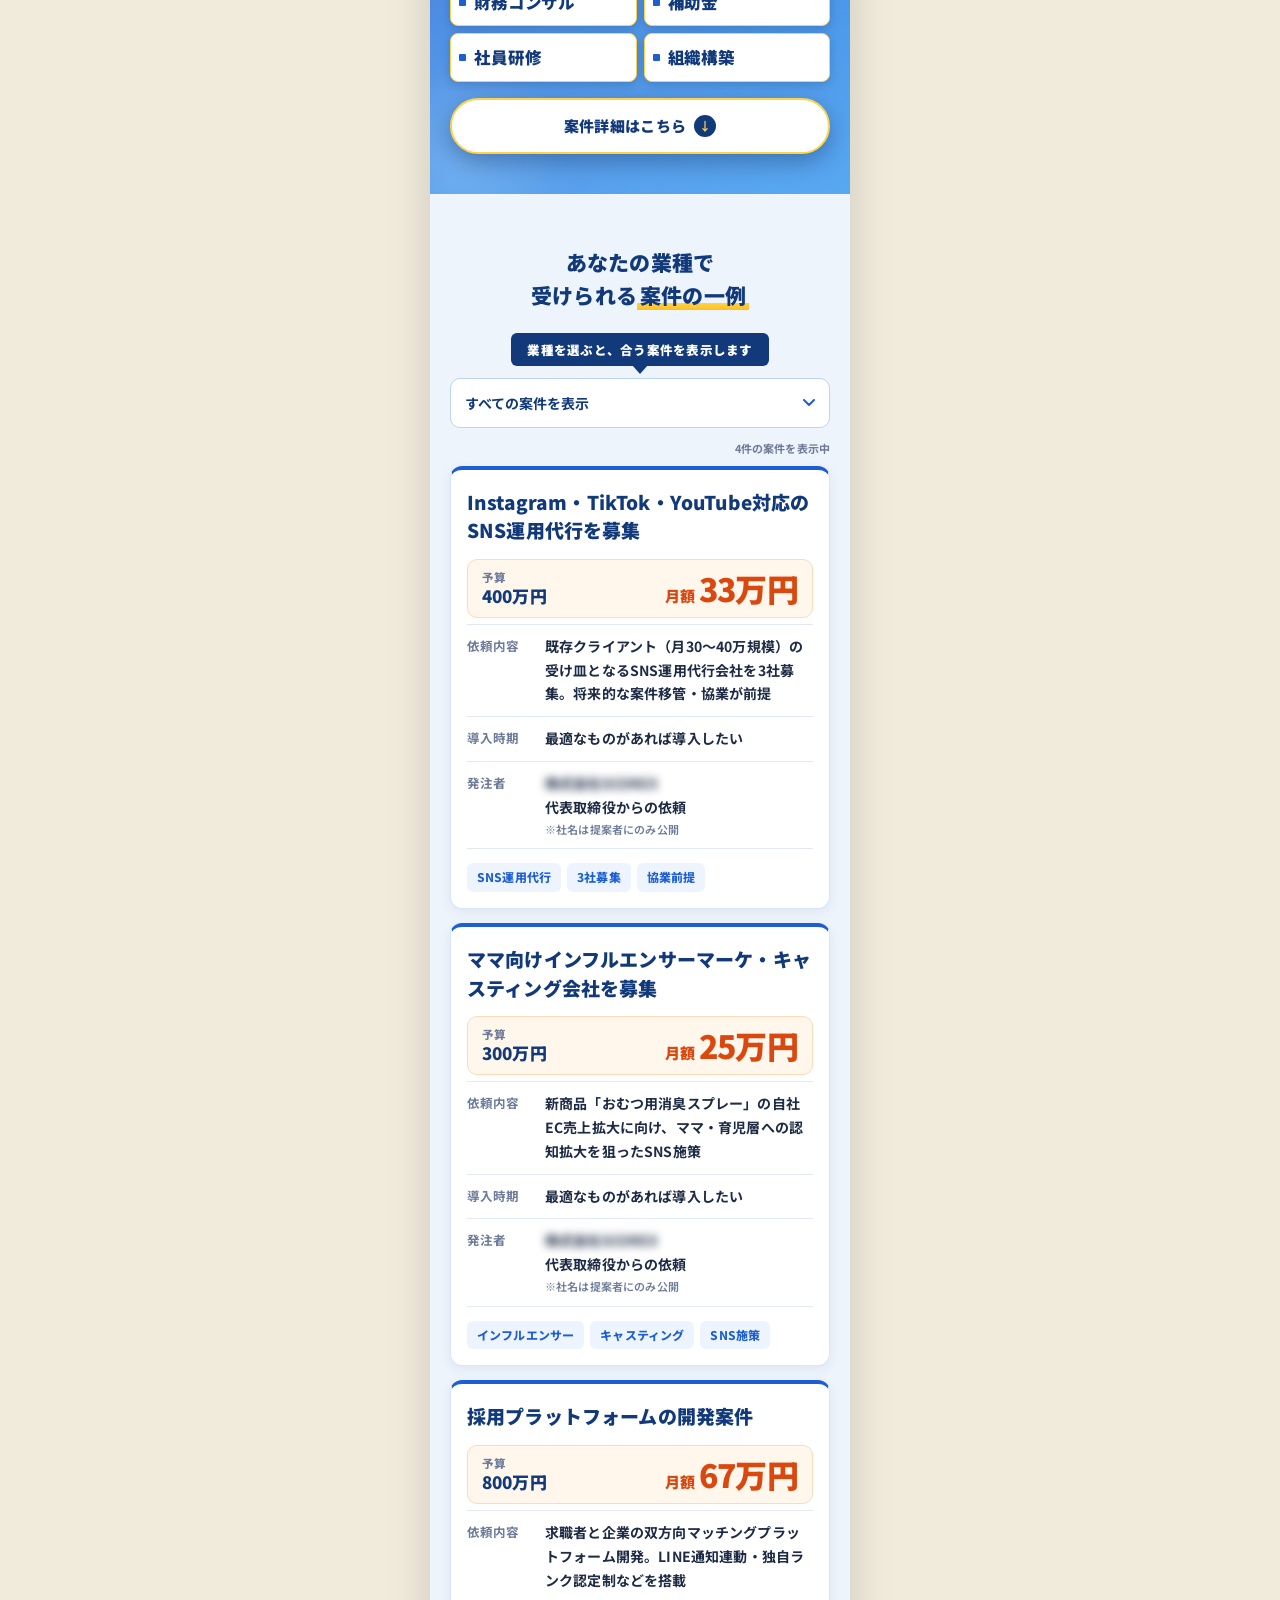
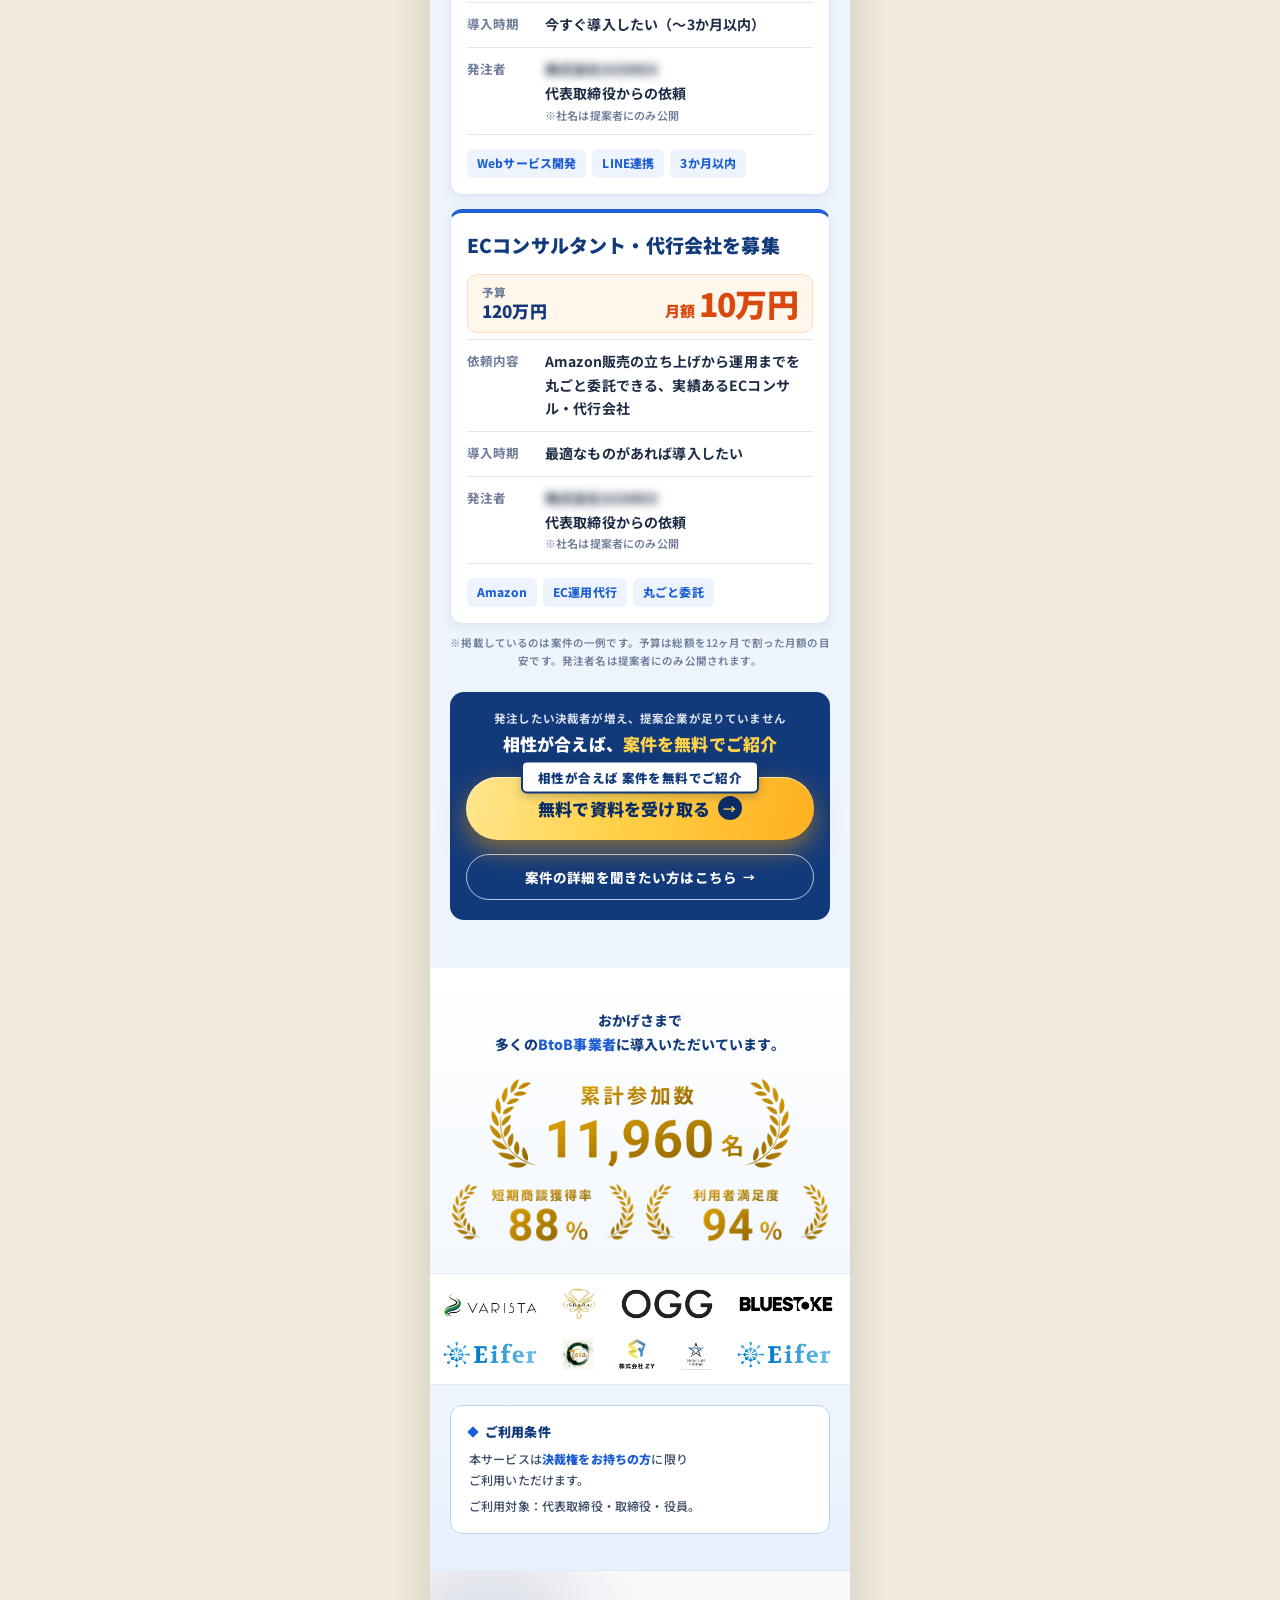
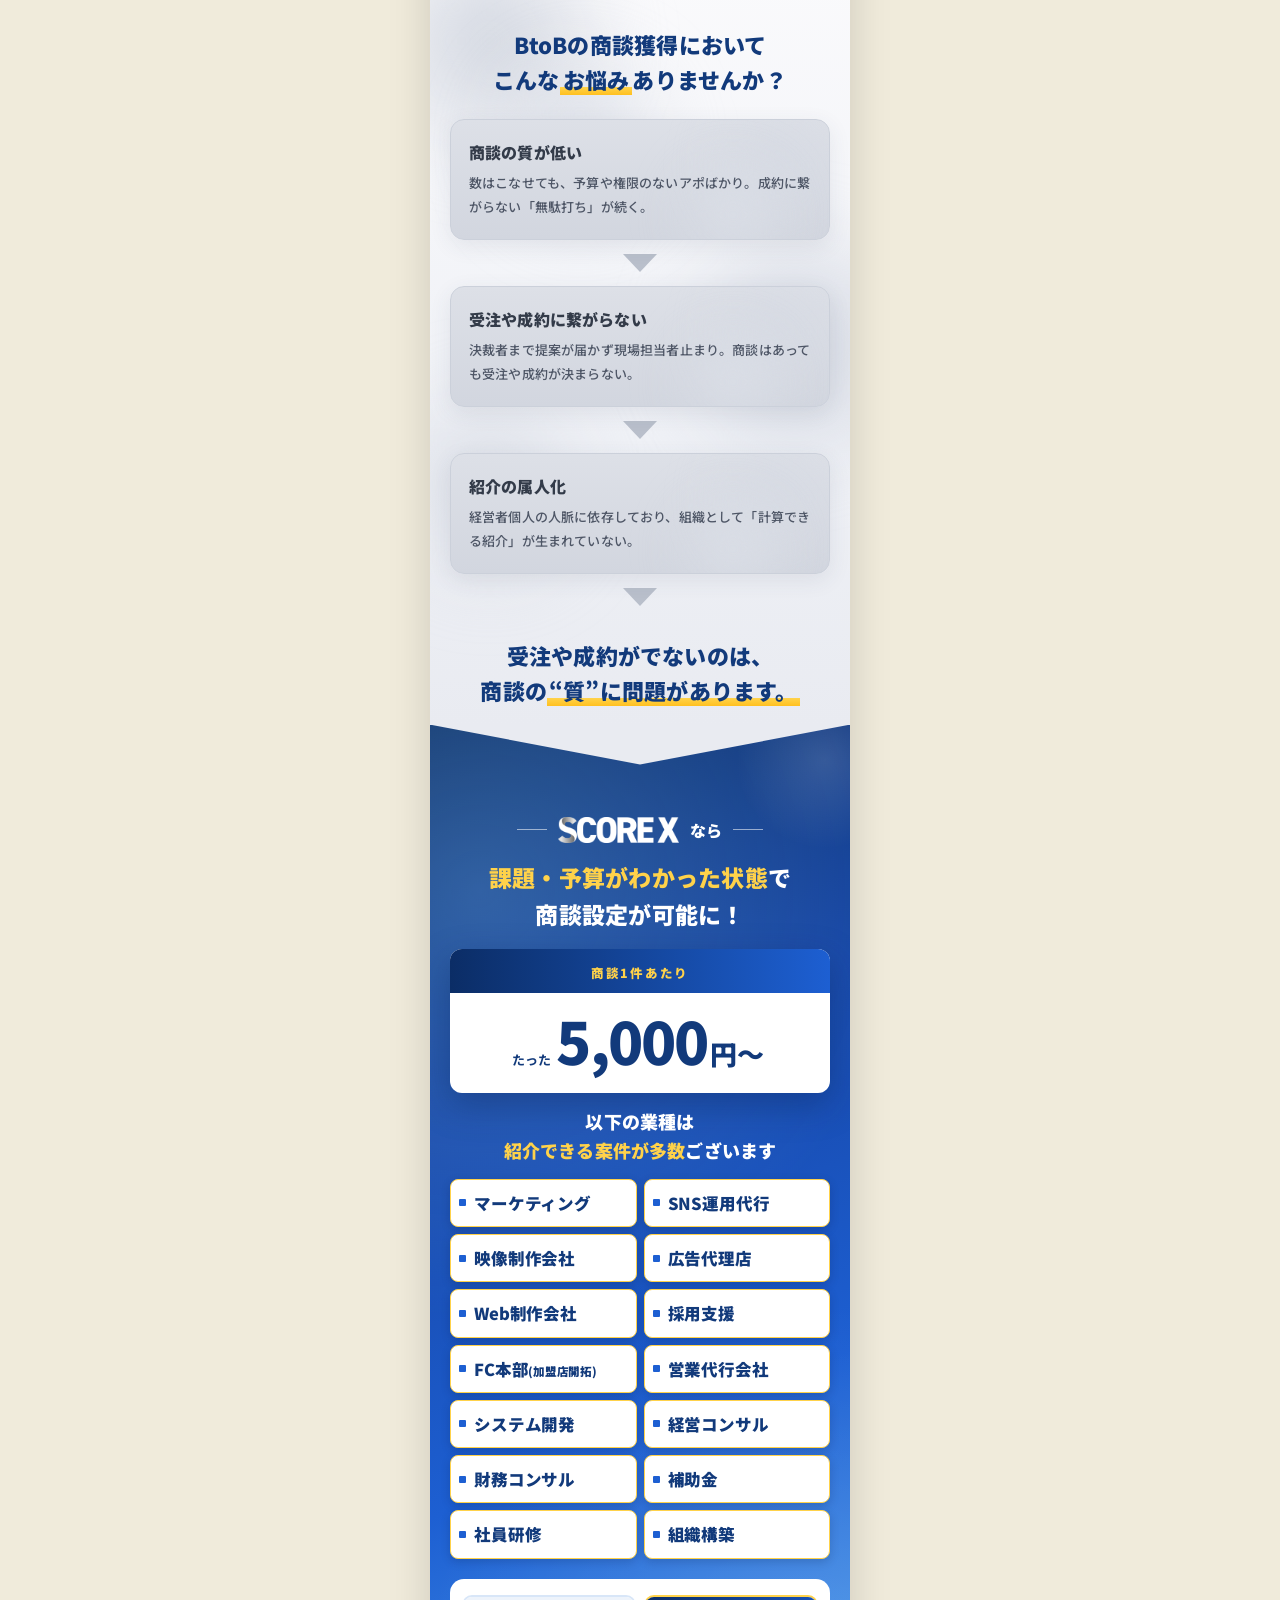
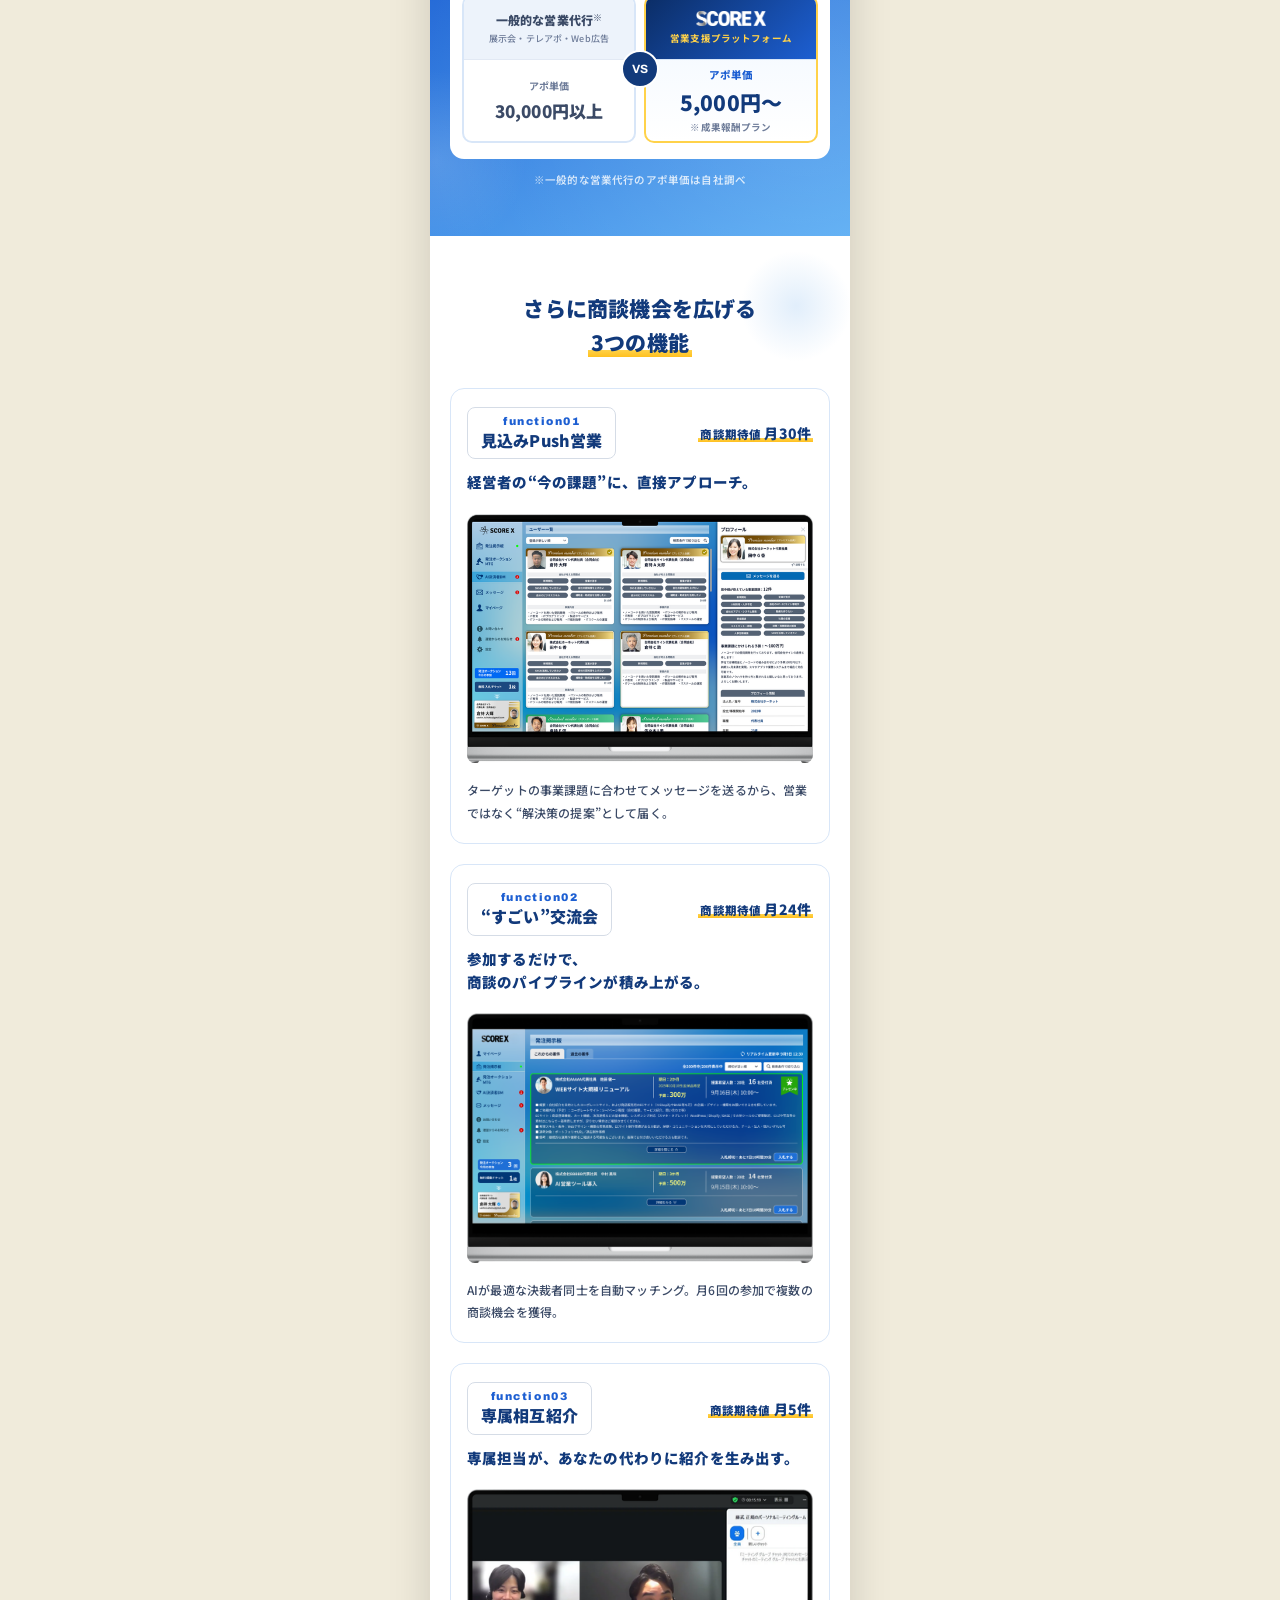
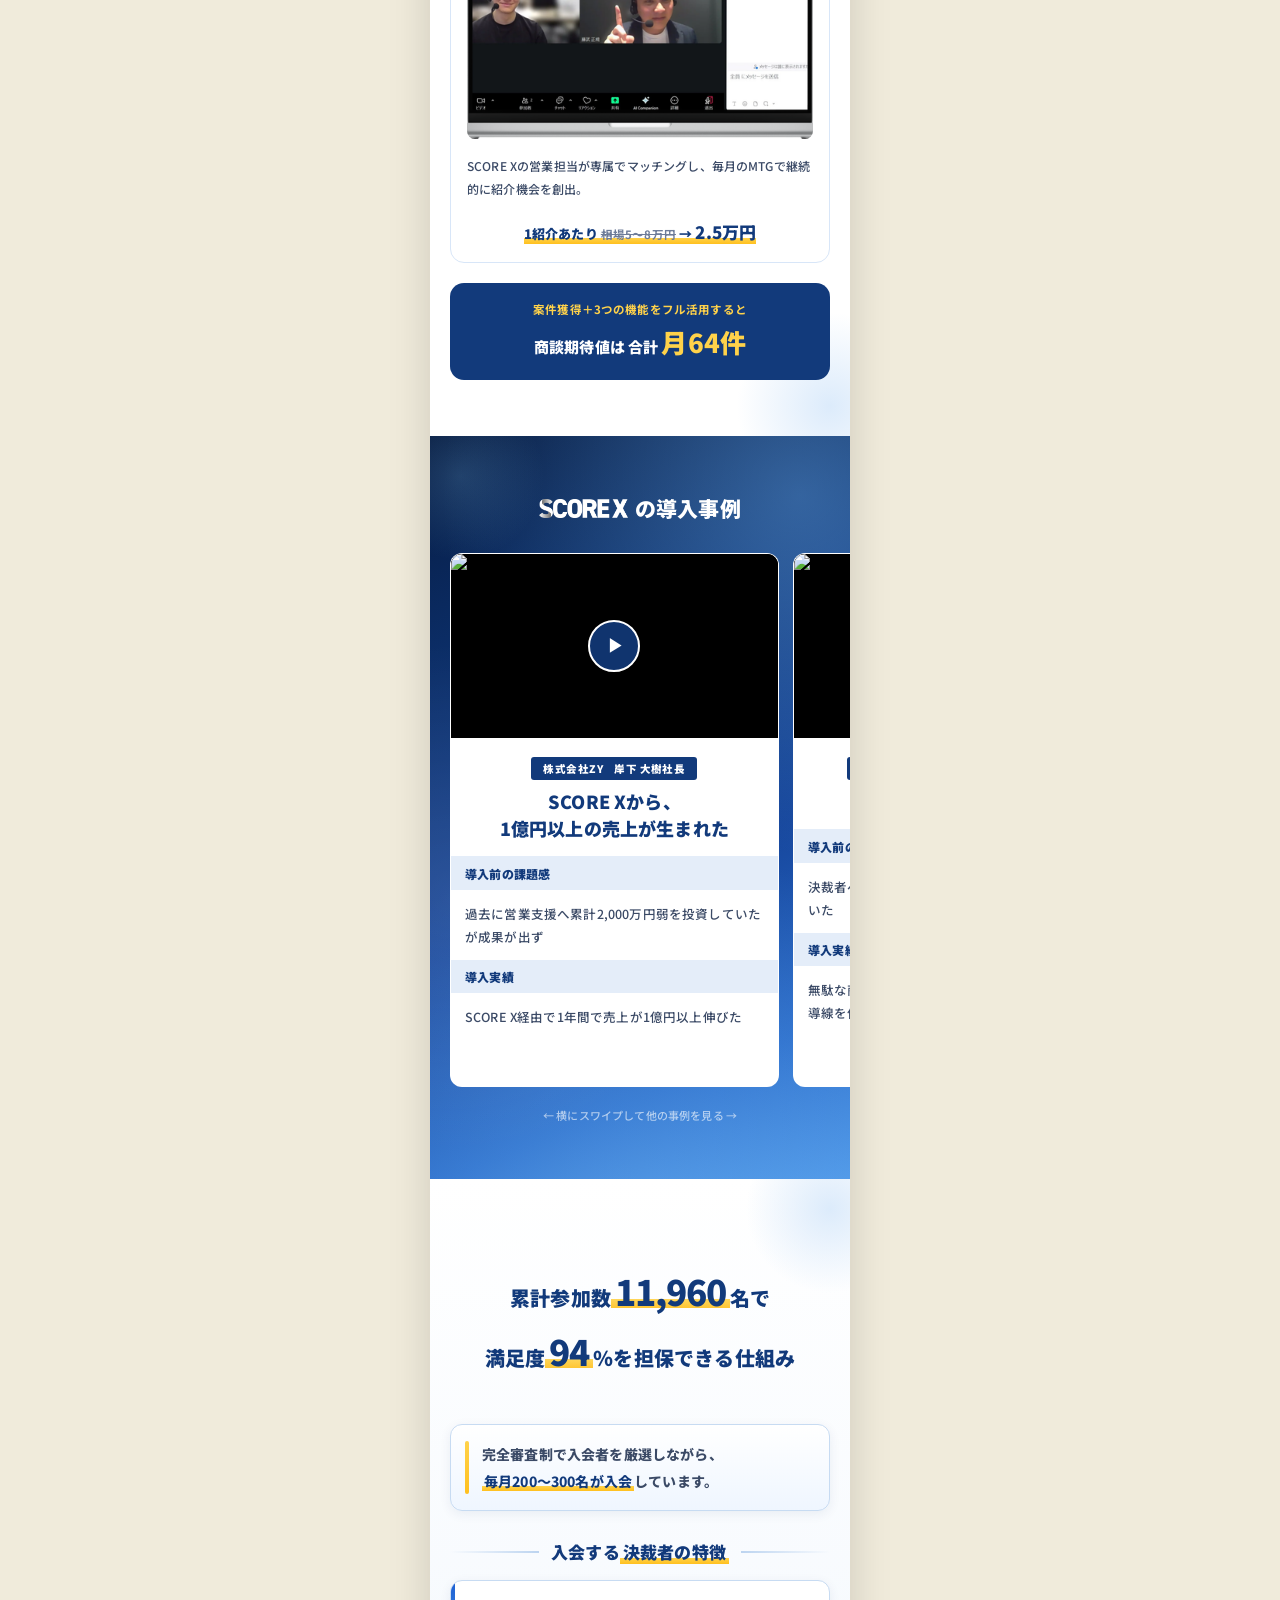
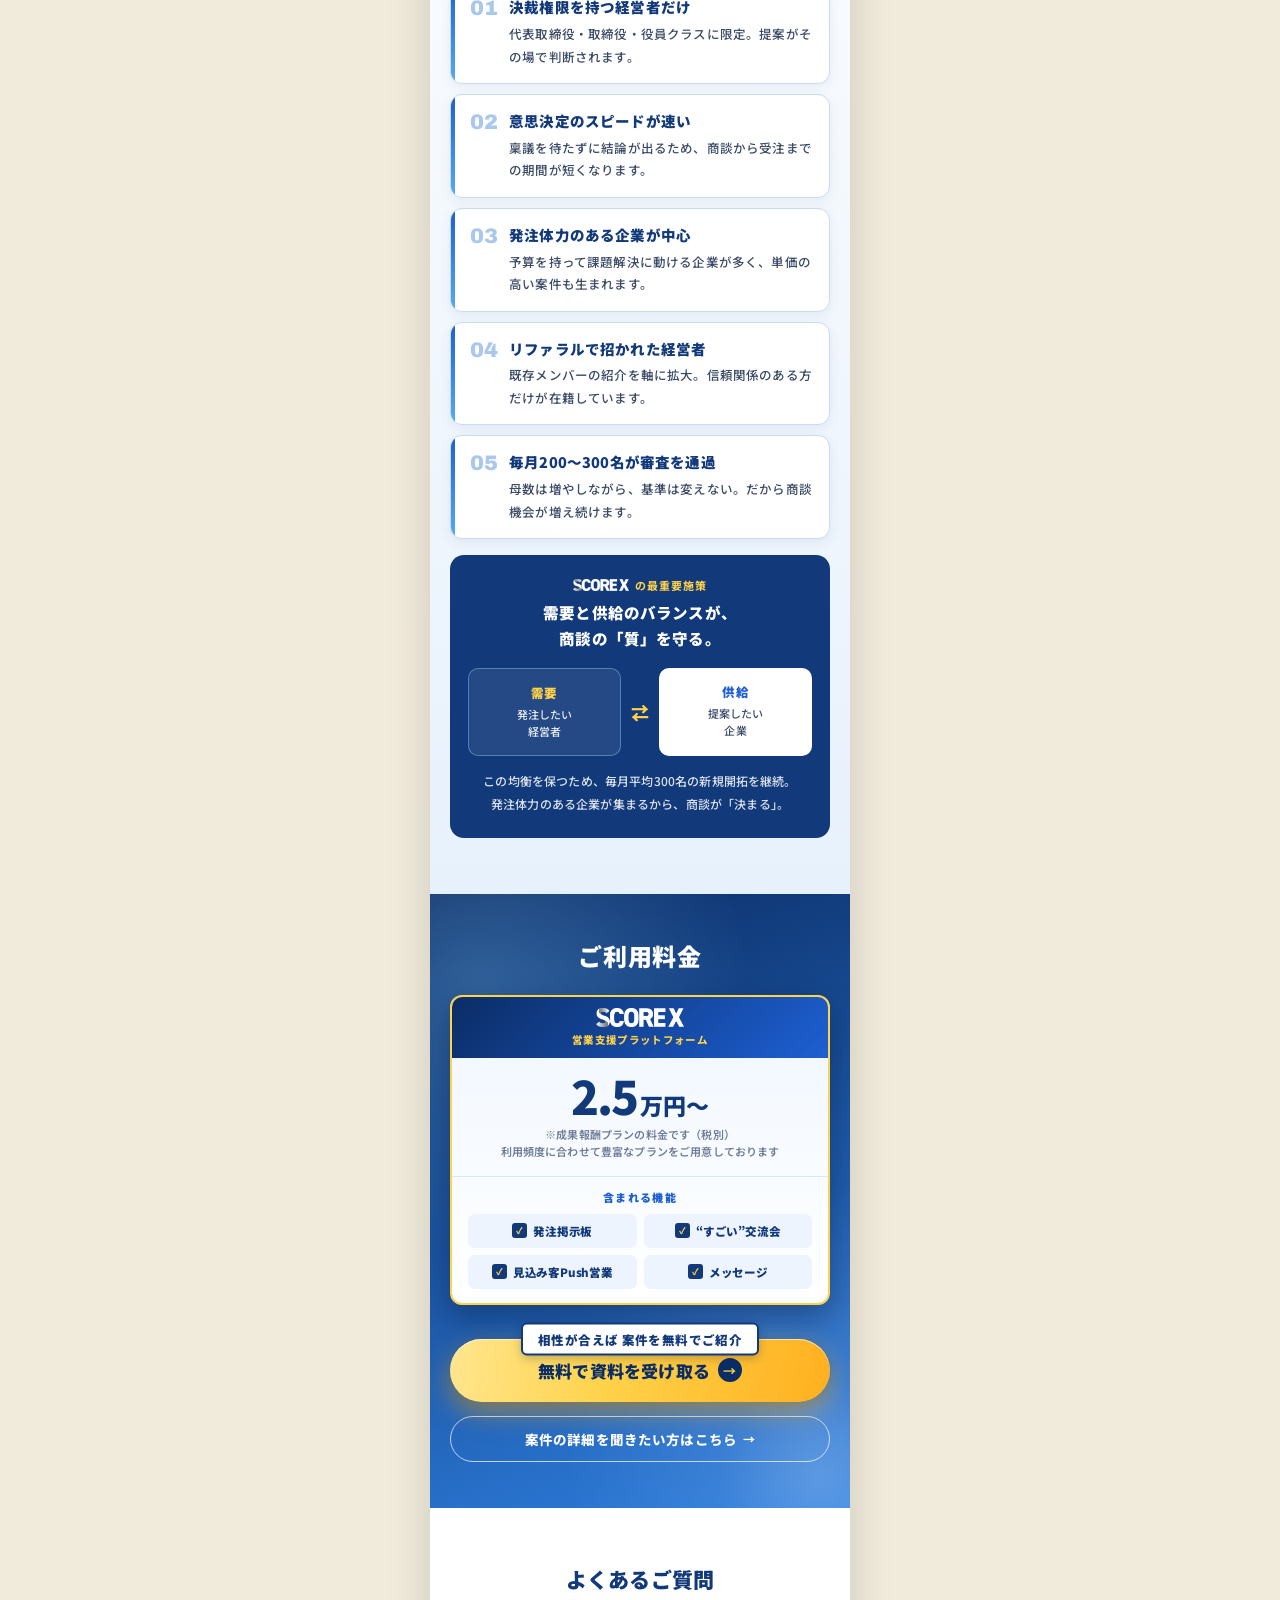
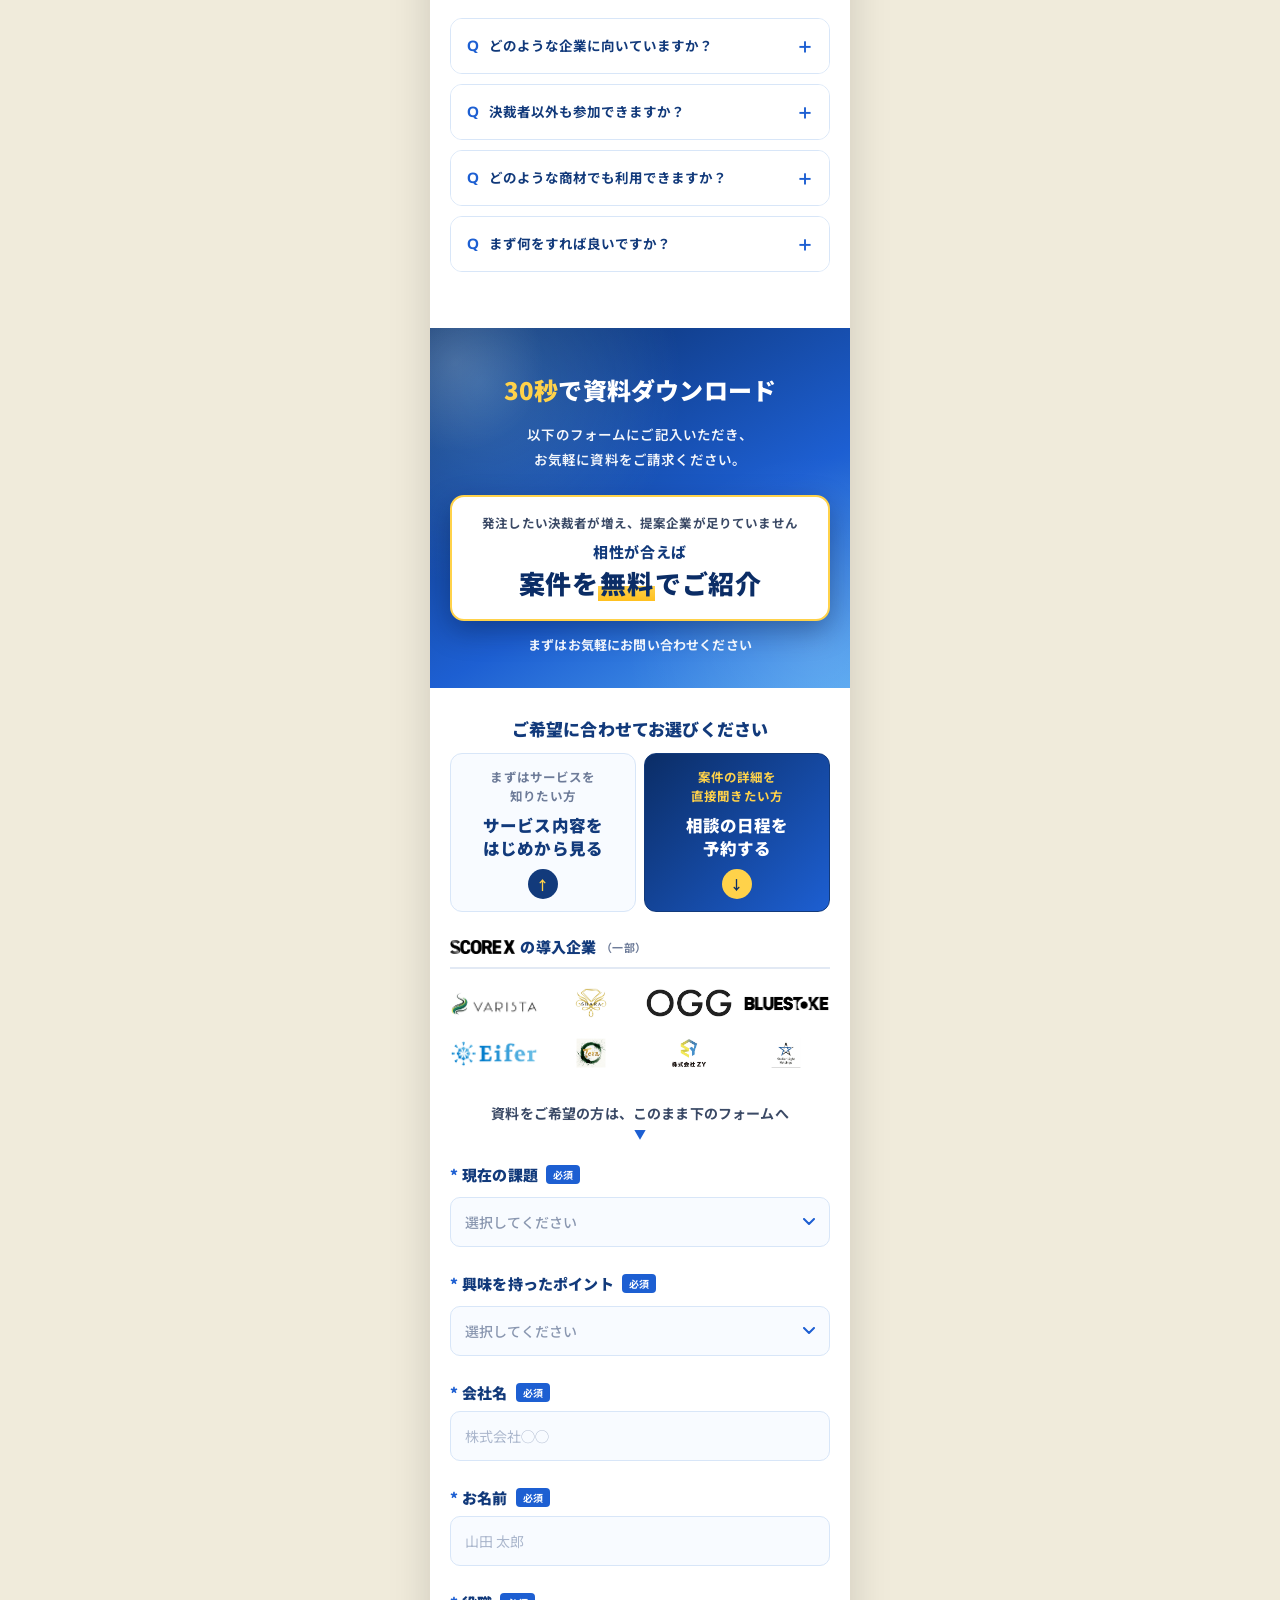
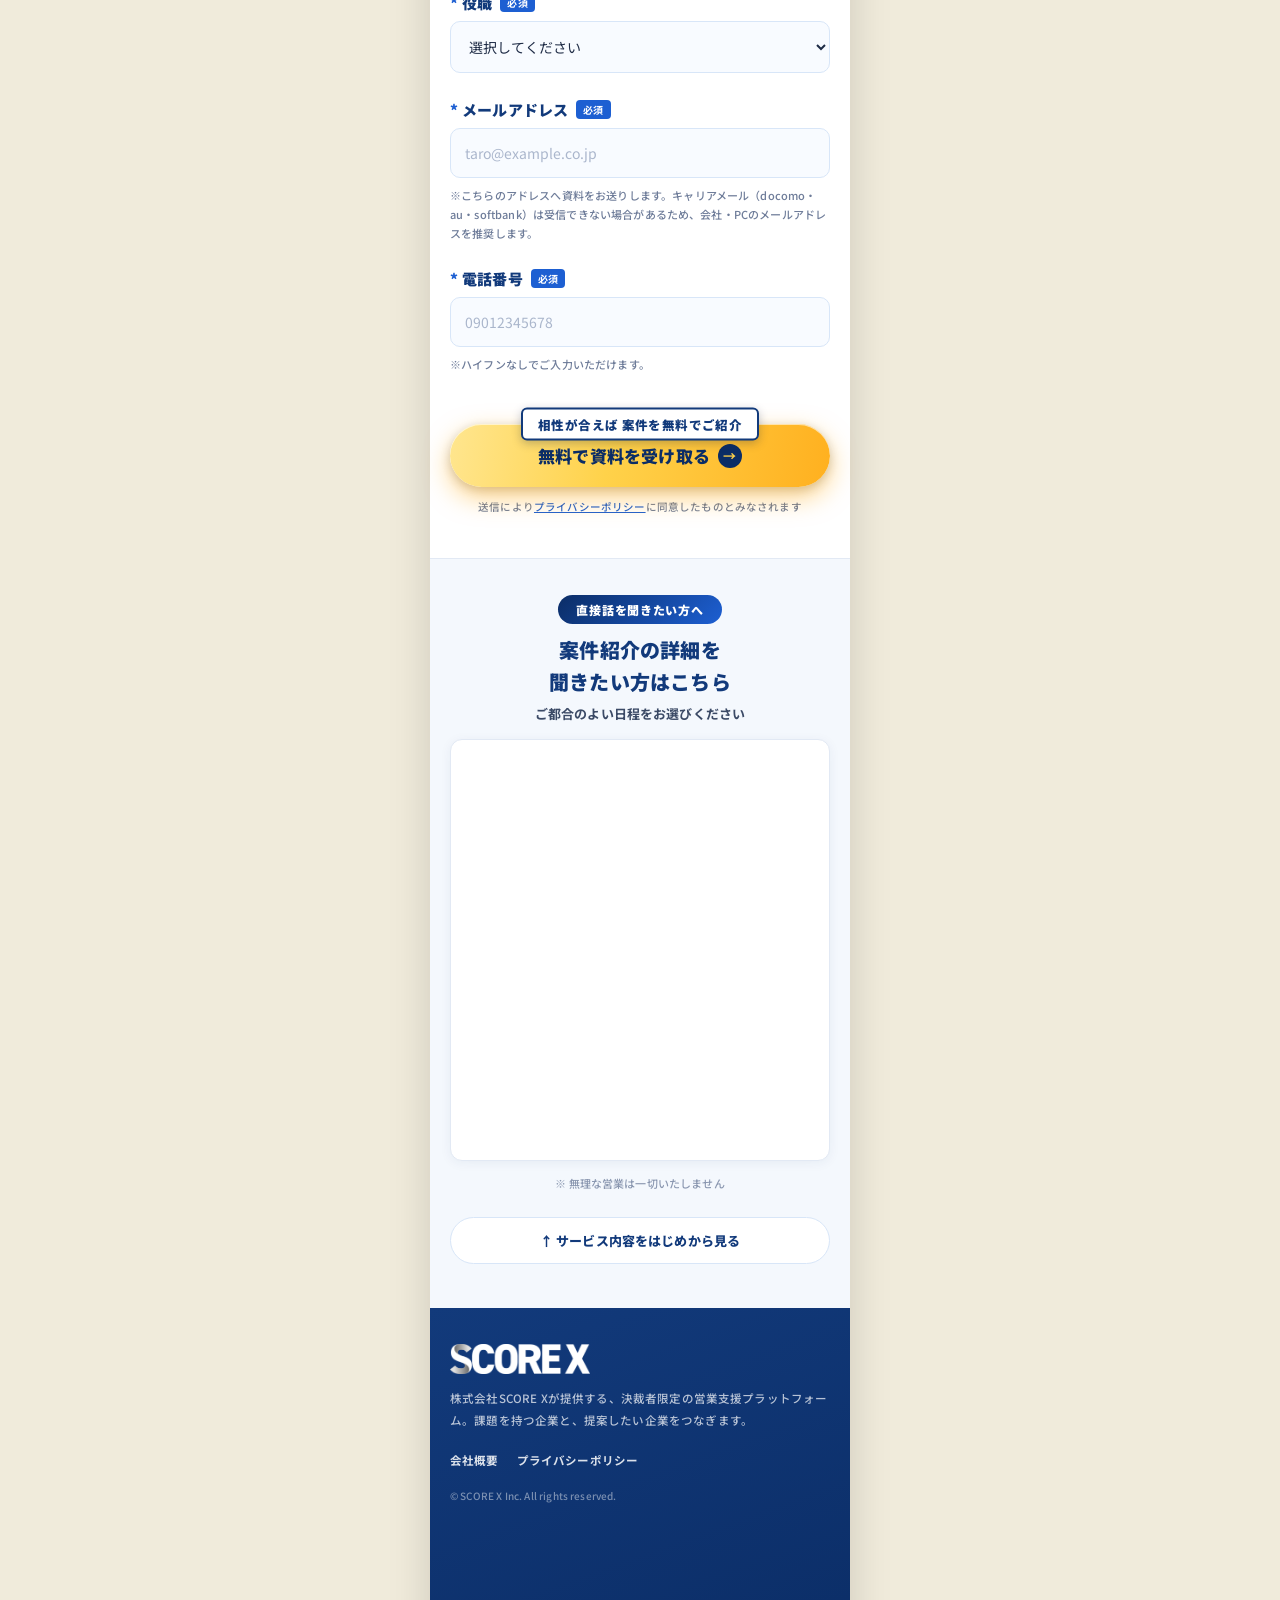
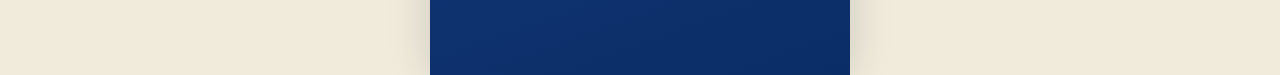
==== commit 0e0b4401: "FVフォームのバッジを「30秒で簡単入力」、業種見出しを「成果が出やすいBtoB業種」に変更 Co-Authored-By: Claude Opus 5.5 <noreply@anthropic.co" ====
--- a/index.html
+++ b/index.html
@@ -71,7 +71,7 @@
       </div>
       <!-- FVフォーム（質問形式・2ステップ） -->
       <div style="position:relative;margin:34px 0 32px;background:#fff;border-radius:18px;padding:34px 16px 20px;color:#1E2B45;box-shadow:0 14px 36px rgba(4,18,50,0.40)">
-        <span style="position:absolute;top:0;left:50%;transform:translate(-50%,-50%);display:inline-block;background:linear-gradient(100deg,#FFE68F 0%,#FFD24A 42%,#FFB01F 100%);color:#0B2D66;font-size:14px;font-weight:900;letter-spacing:0.02em;padding:9px 20px;border-radius:10px;box-shadow:0 6px 16px rgba(255,168,10,0.45);white-space:nowrap"><span style="color:#1D5FD2">30秒</span>で資料ダウンロード</span>
+        <span style="position:absolute;top:0;left:50%;transform:translate(-50%,-50%);display:inline-block;background:linear-gradient(100deg,#FFE68F 0%,#FFD24A 42%,#FFB01F 100%);color:#0B2D66;font-size:14px;font-weight:900;letter-spacing:0.02em;padding:9px 20px;border-radius:10px;box-shadow:0 6px 16px rgba(255,168,10,0.45);white-space:nowrap"><span style="color:#1D5FD2">30秒</span>で簡単入力</span>
         <p style="margin:0 0 14px;text-align:center;font-size:min(23px,6.2vw);font-weight:900;line-height:1.4;color:#123A7B;white-space:nowrap">無料で資料ダウンロード</p>
 
         <!-- 資料プレビュー（横スライド） -->
@@ -135,7 +135,7 @@
         </form>
       </div>
       <div style="margin:0">
-        <h3 style="margin:0 0 16px;text-align:center;font-size:18px;font-weight:900;line-height:1.6;color:#fff">BtoBの<span style="color:#FFD24A">成果の出やすい業種</span></h3>
+        <h3 style="margin:0 0 16px;text-align:center;font-size:18px;font-weight:900;line-height:1.6;color:#fff"><span style="color:#FFD24A">成果が出やすい</span>BtoB業種</h3>
         <div style="display:grid;grid-template-columns:1fr 1fr;gap:7px">
           <div style="display:flex;align-items:center;gap:8px;background:#fff;border:1.5px solid #FFD24A;border-radius:8px;padding:12px 8px;box-shadow:0 3px 10px rgba(4,18,50,0.18)"><span style="flex-shrink:0;width:7px;height:7px;background:#1D5FD2;border-radius:1px"></span><p style="margin:0;font-size:min(16.5px,4.3vw);font-weight:900;line-height:1.35;color:#123A7B;letter-spacing:-0.01em;white-space:nowrap">マーケティング</p></div>
           <div style="display:flex;align-items:center;gap:8px;background:#fff;border:1.5px solid #FFD24A;border-radius:8px;padding:12px 8px;box-shadow:0 3px 10px rgba(4,18,50,0.18)"><span style="flex-shrink:0;width:7px;height:7px;background:#1D5FD2;border-radius:1px"></span><p style="margin:0;font-size:min(16.5px,4.3vw);font-weight:900;line-height:1.35;color:#123A7B;letter-spacing:-0.01em;white-space:nowrap">SNS運用代行</p></div>
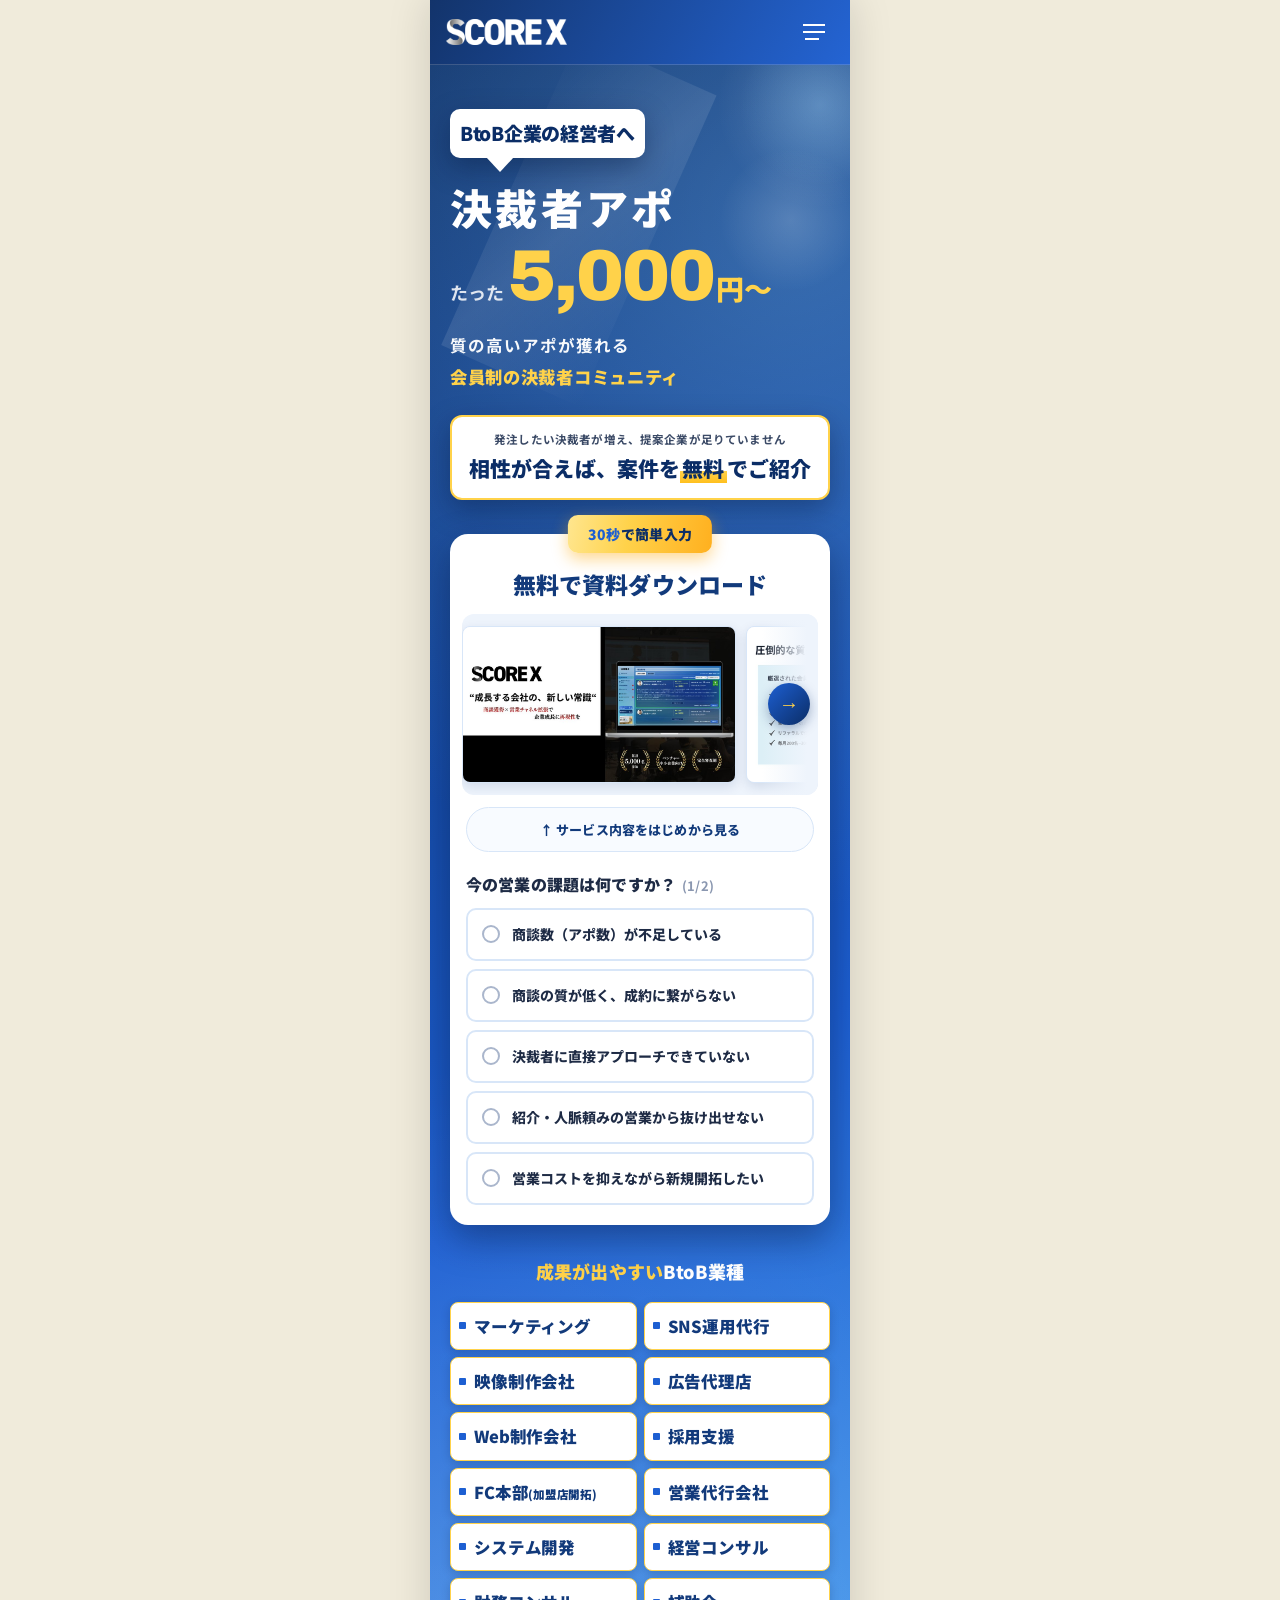
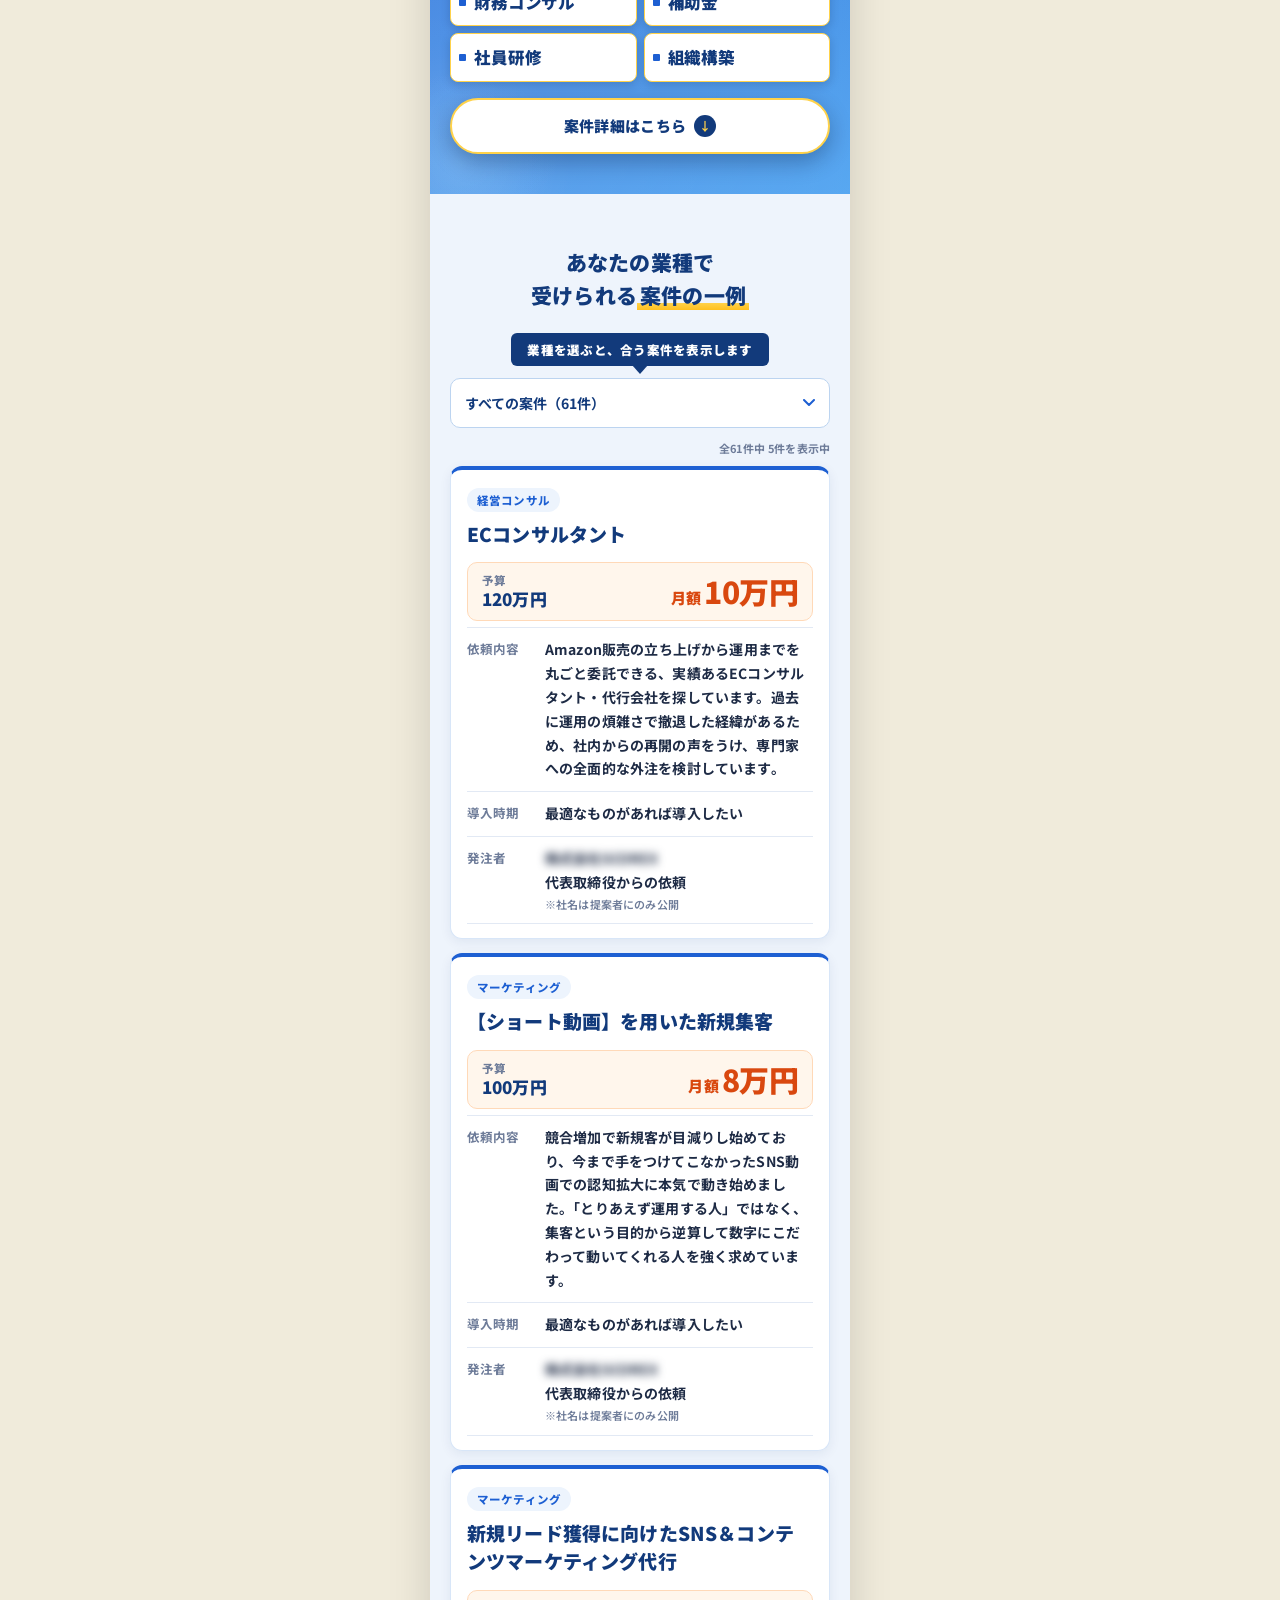
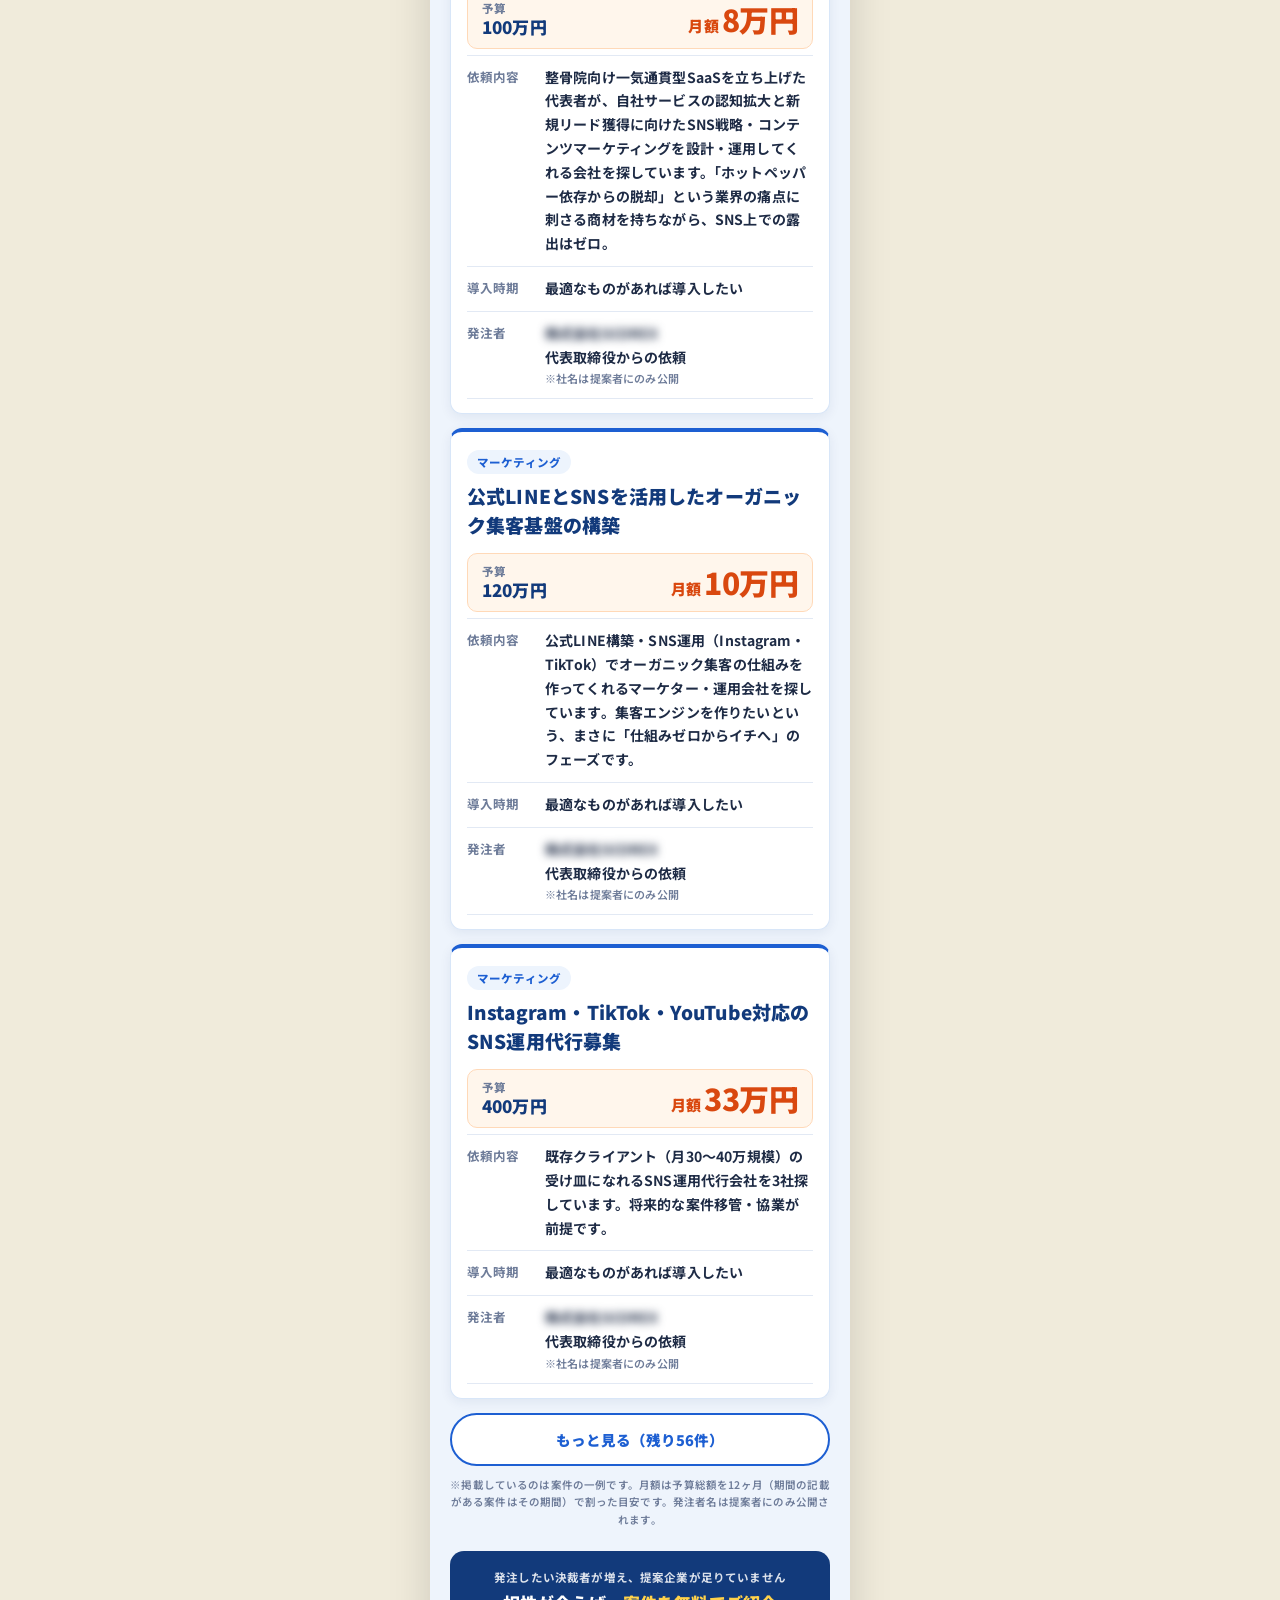
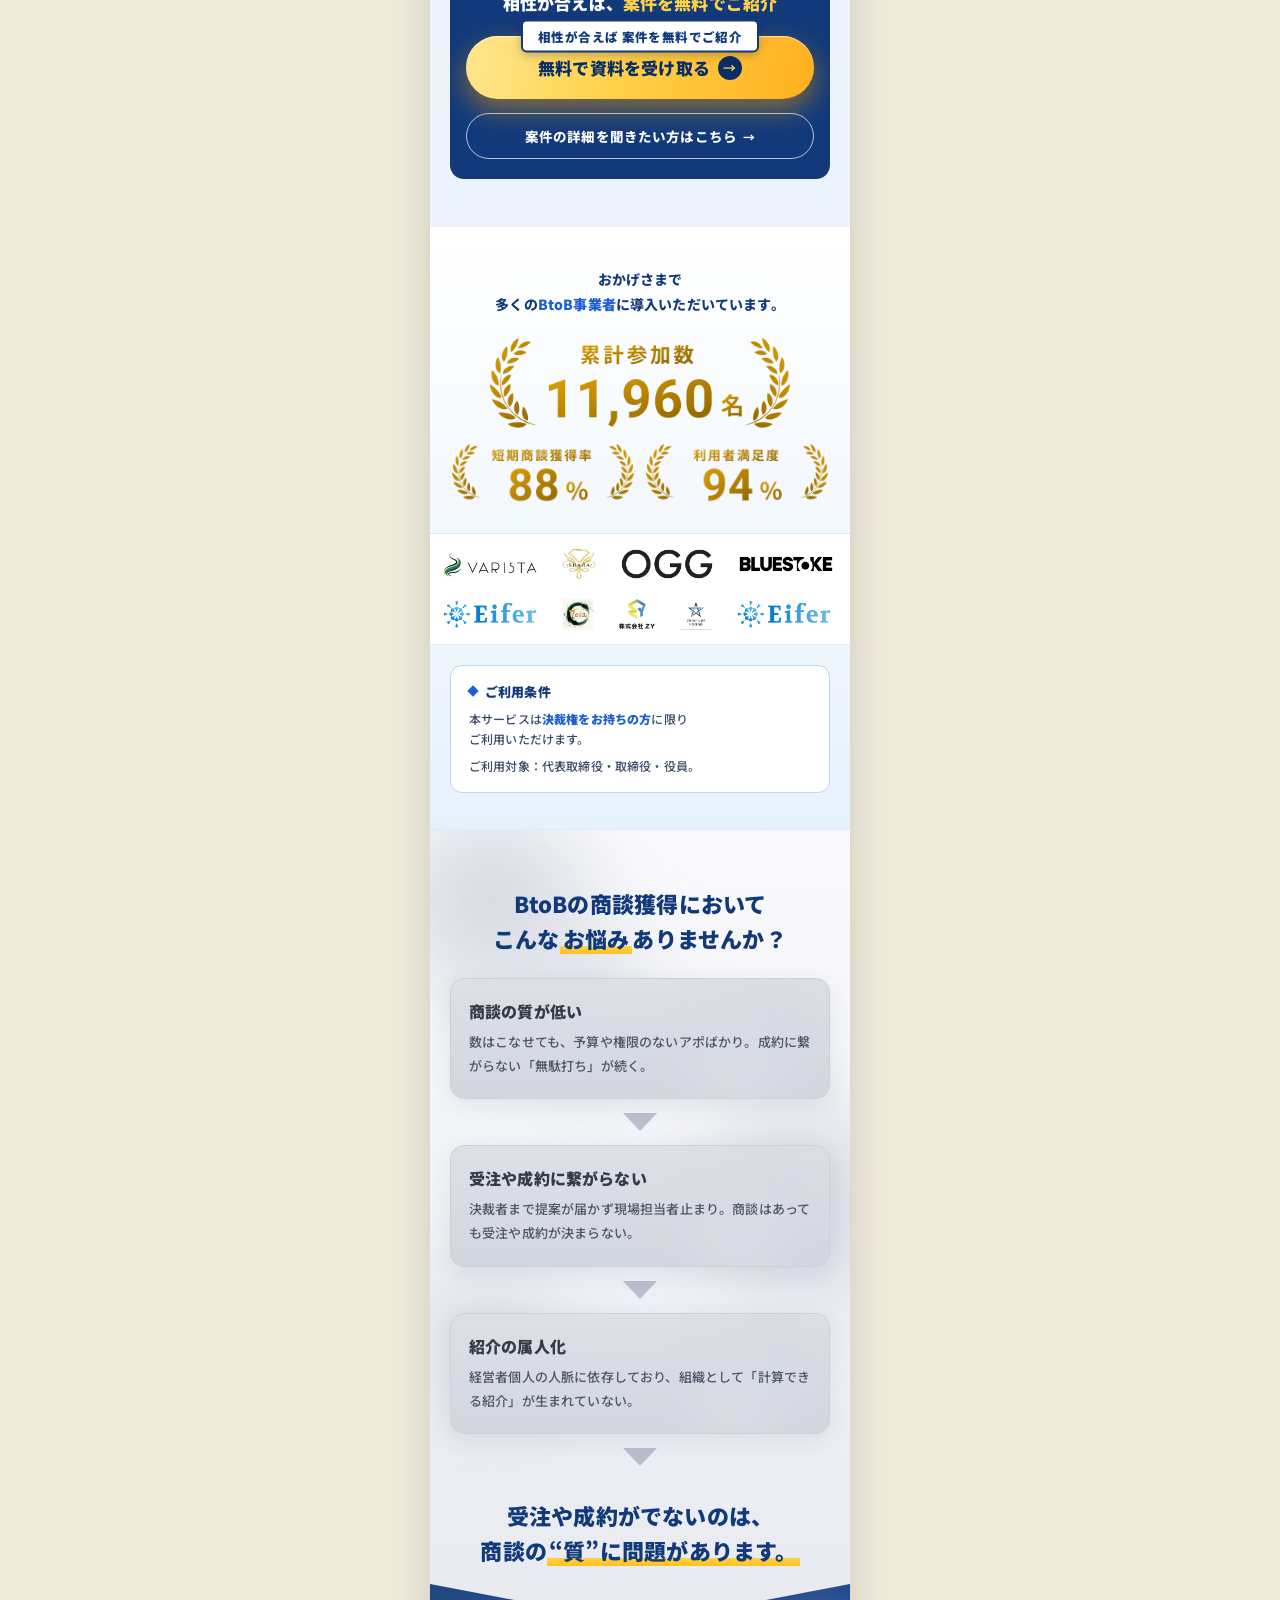
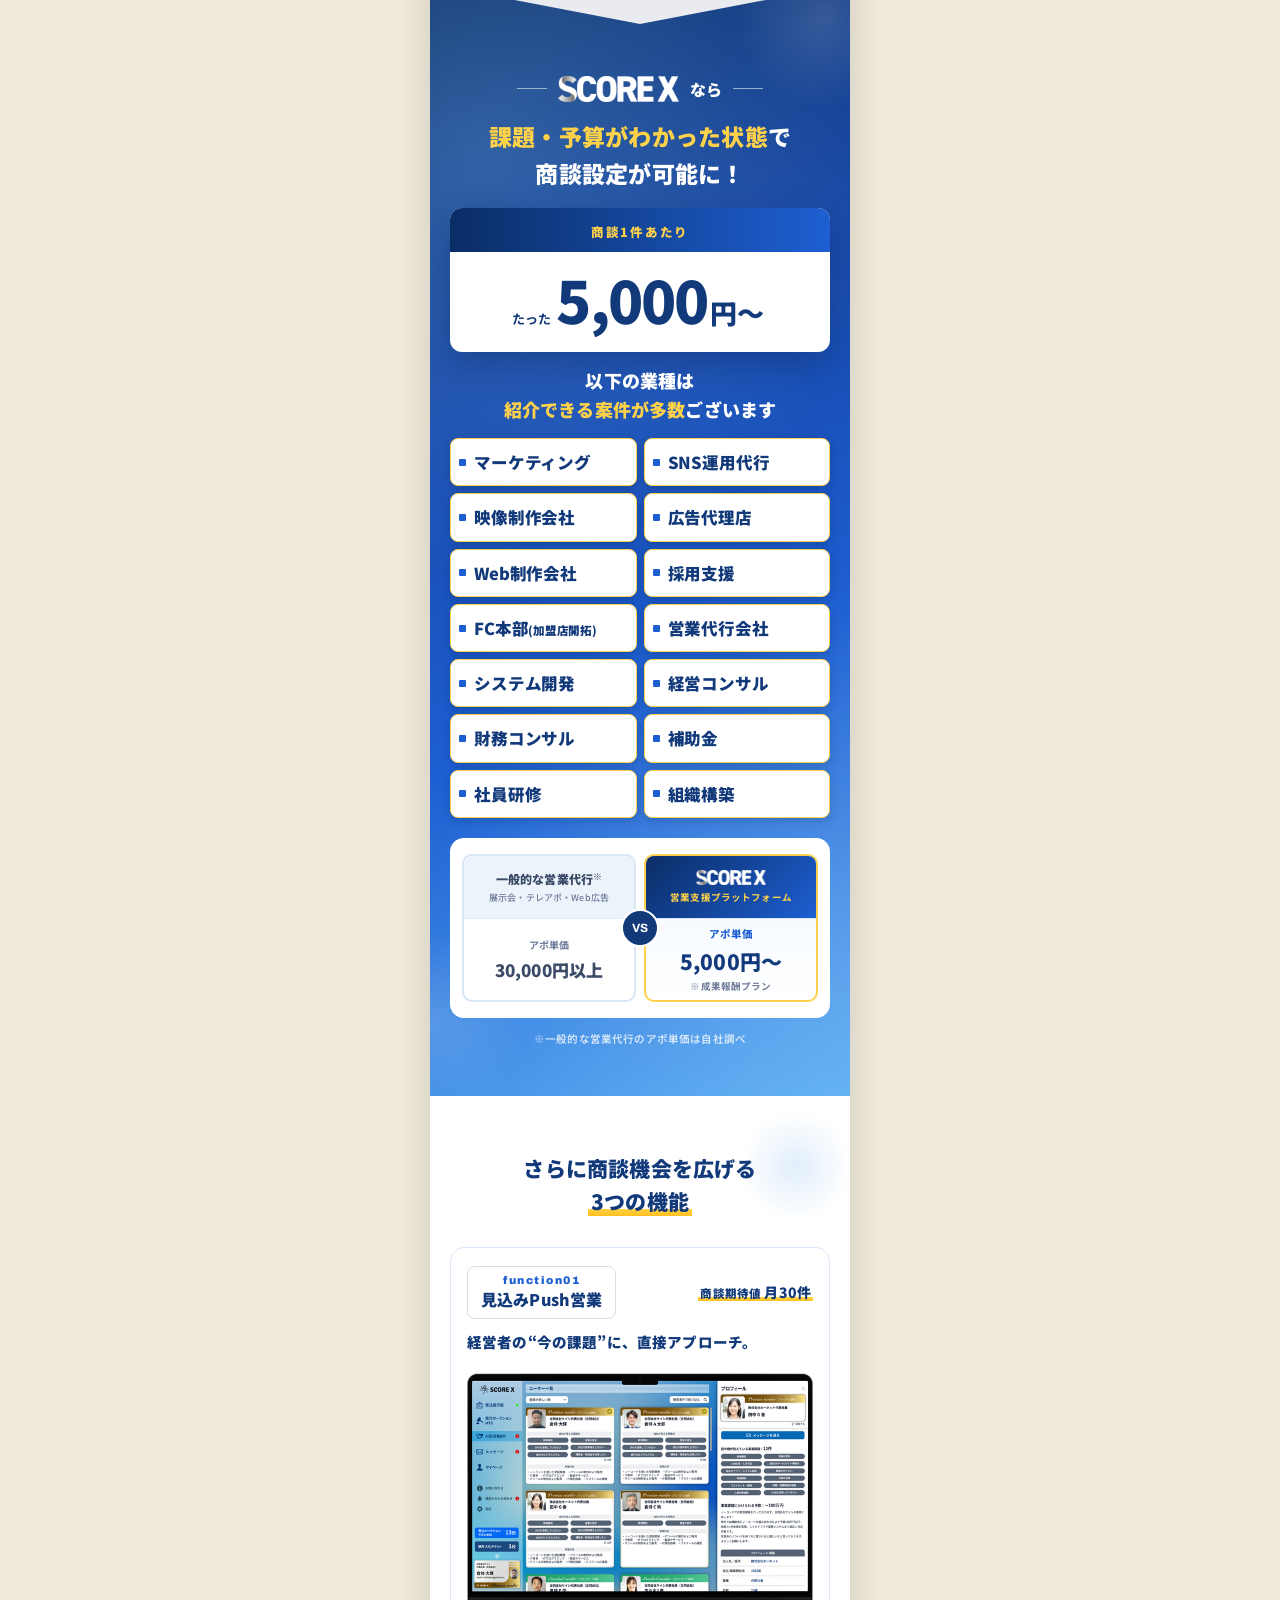
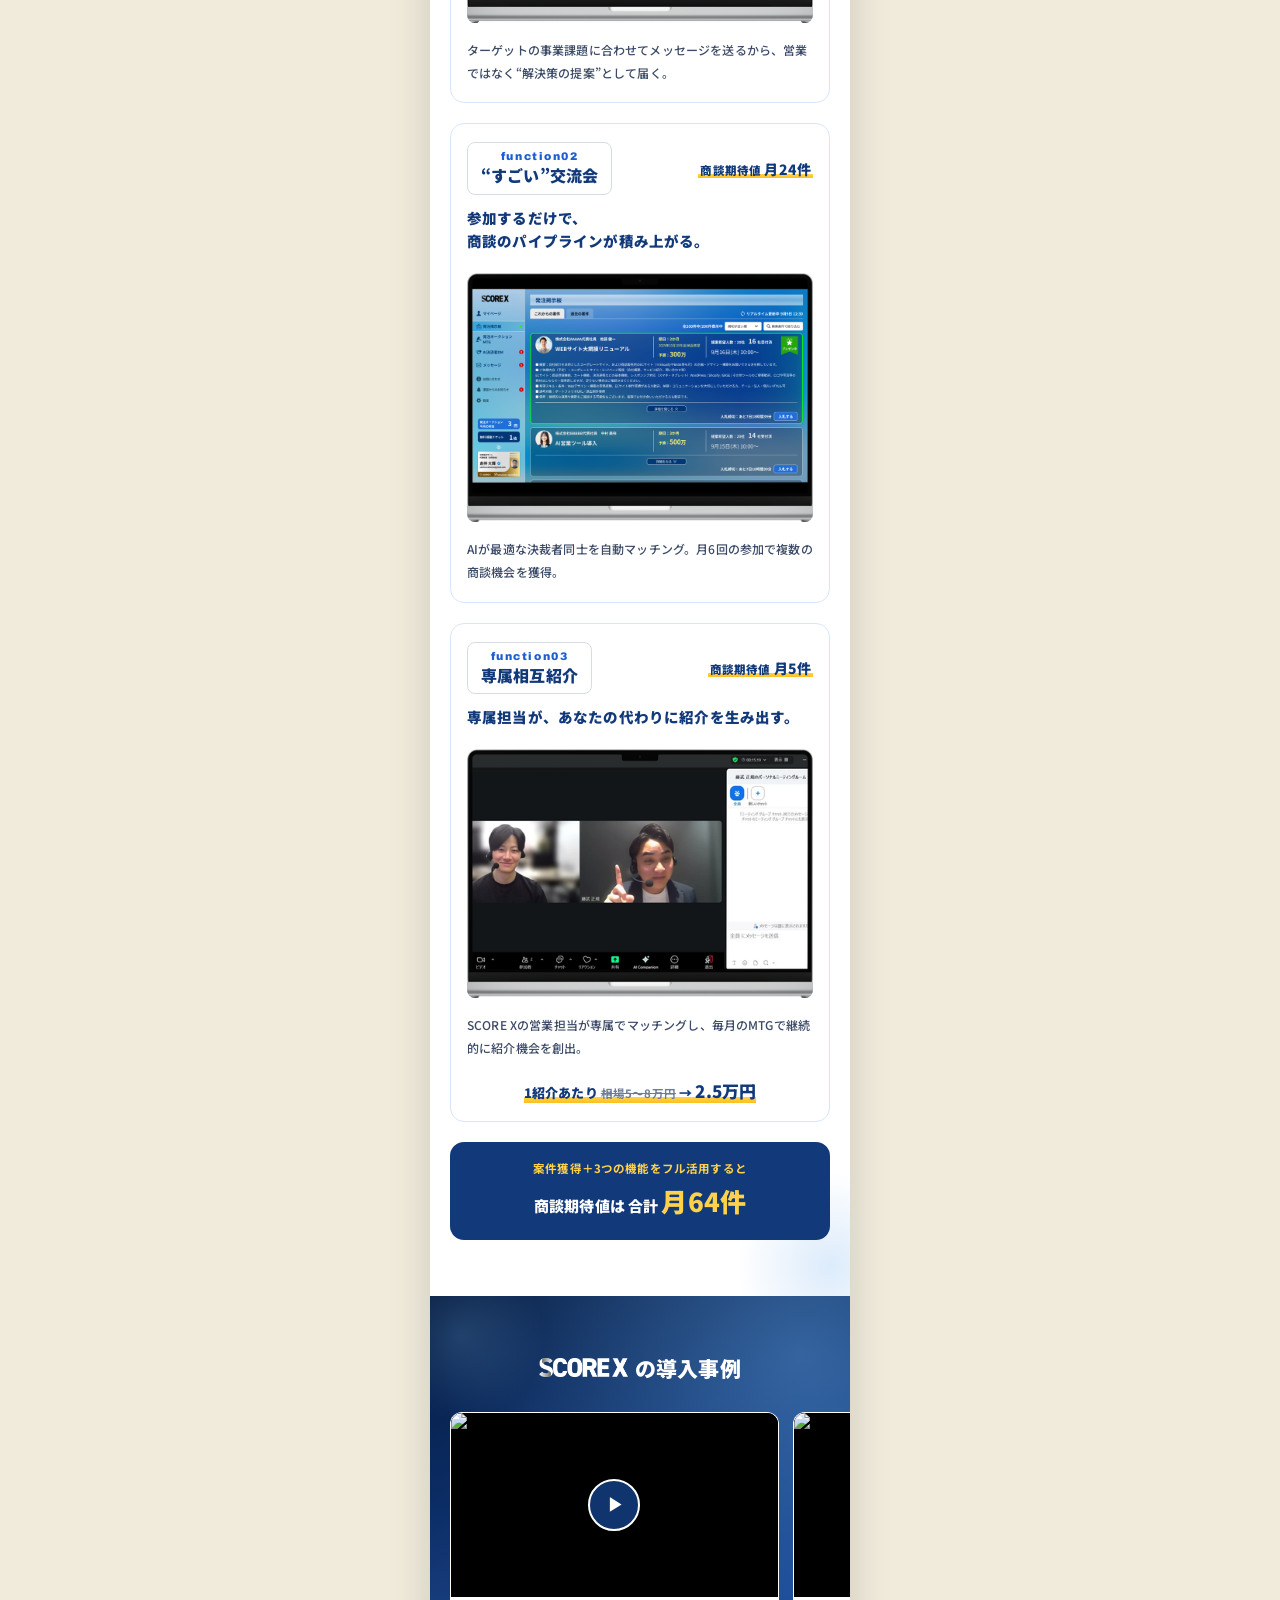
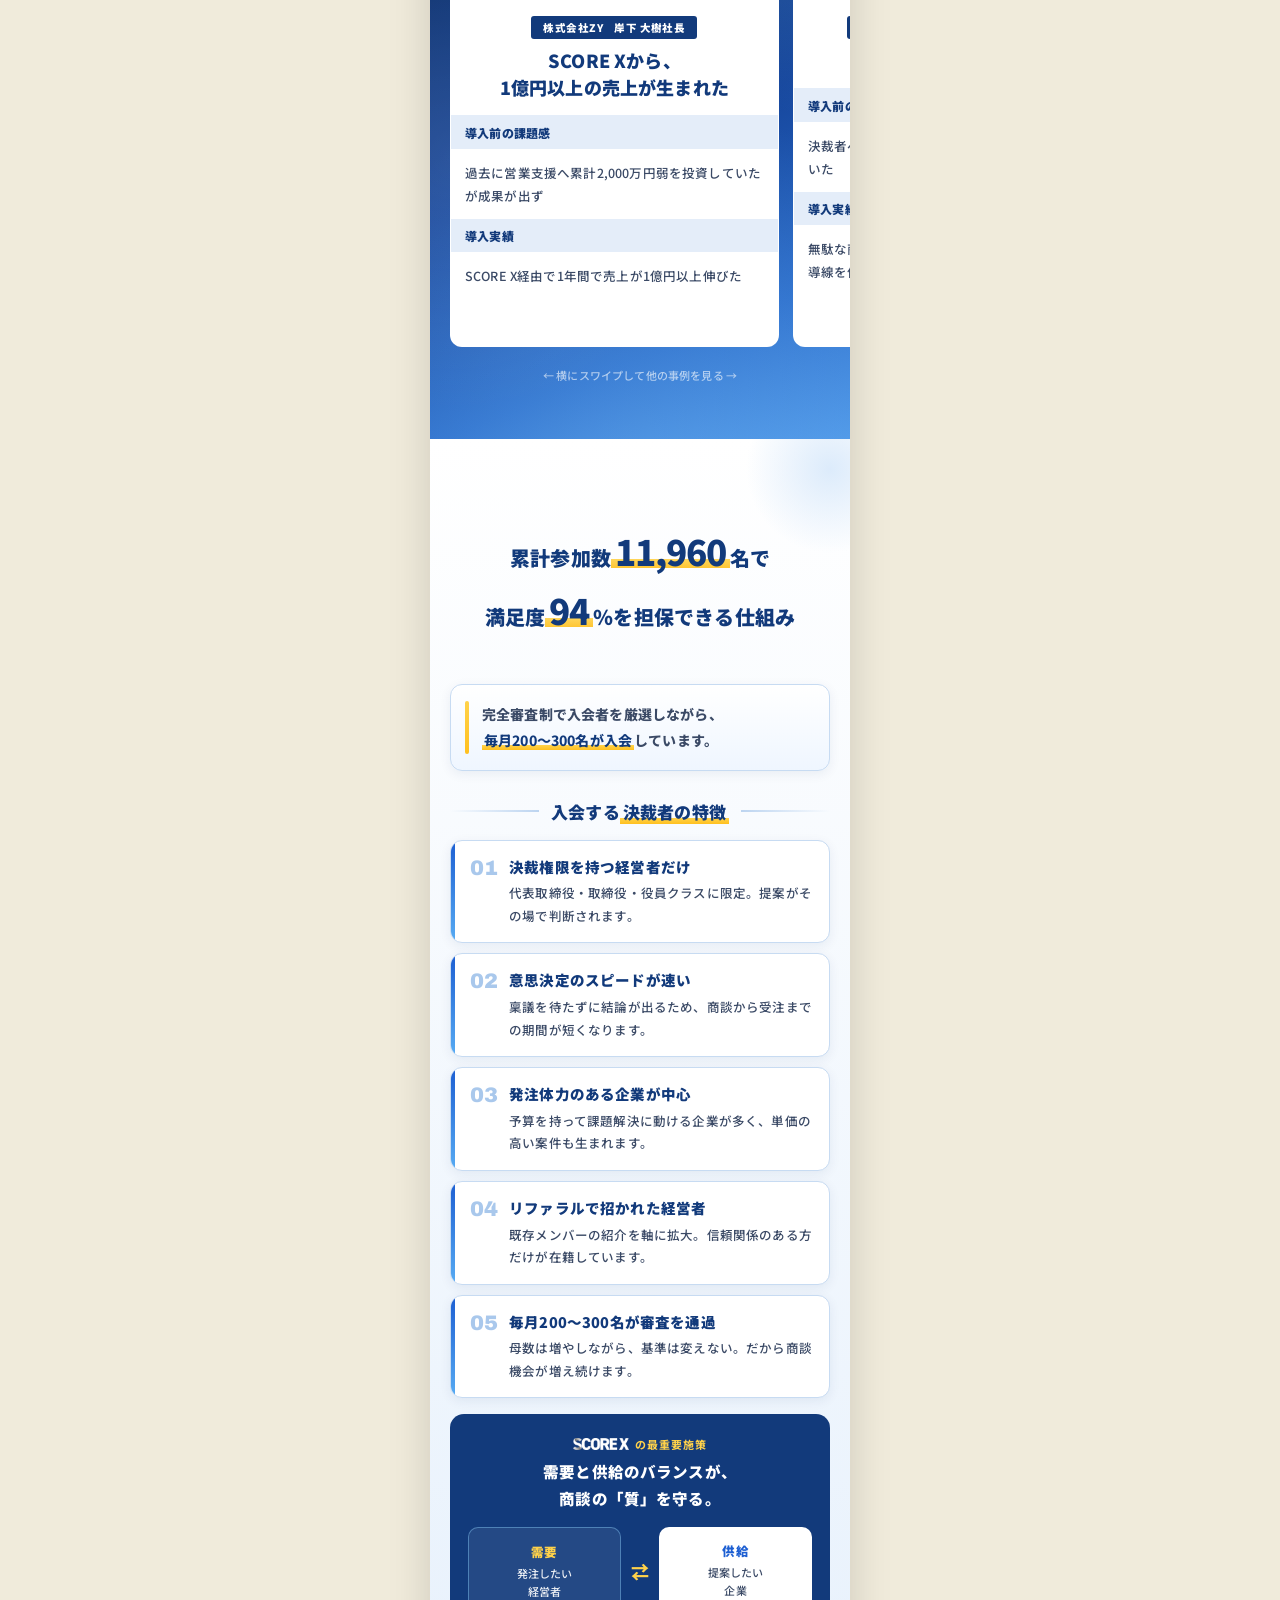
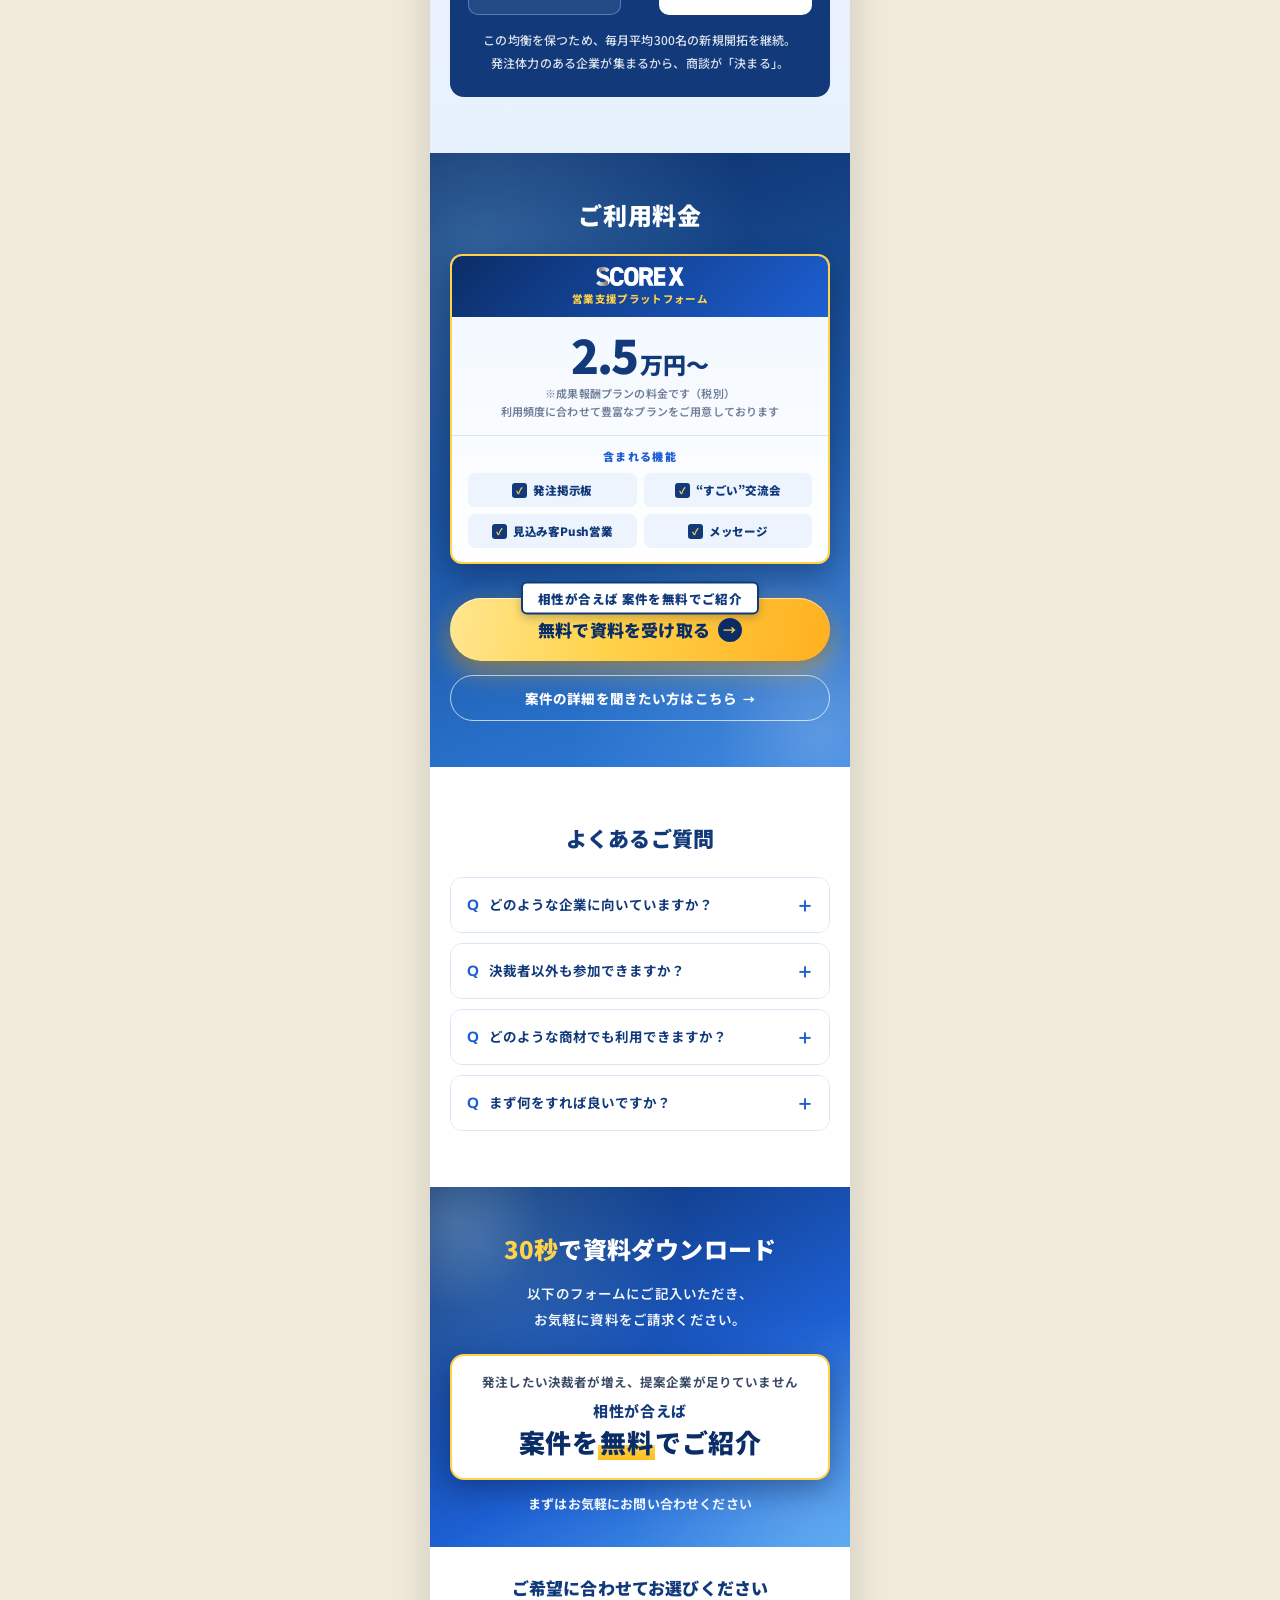
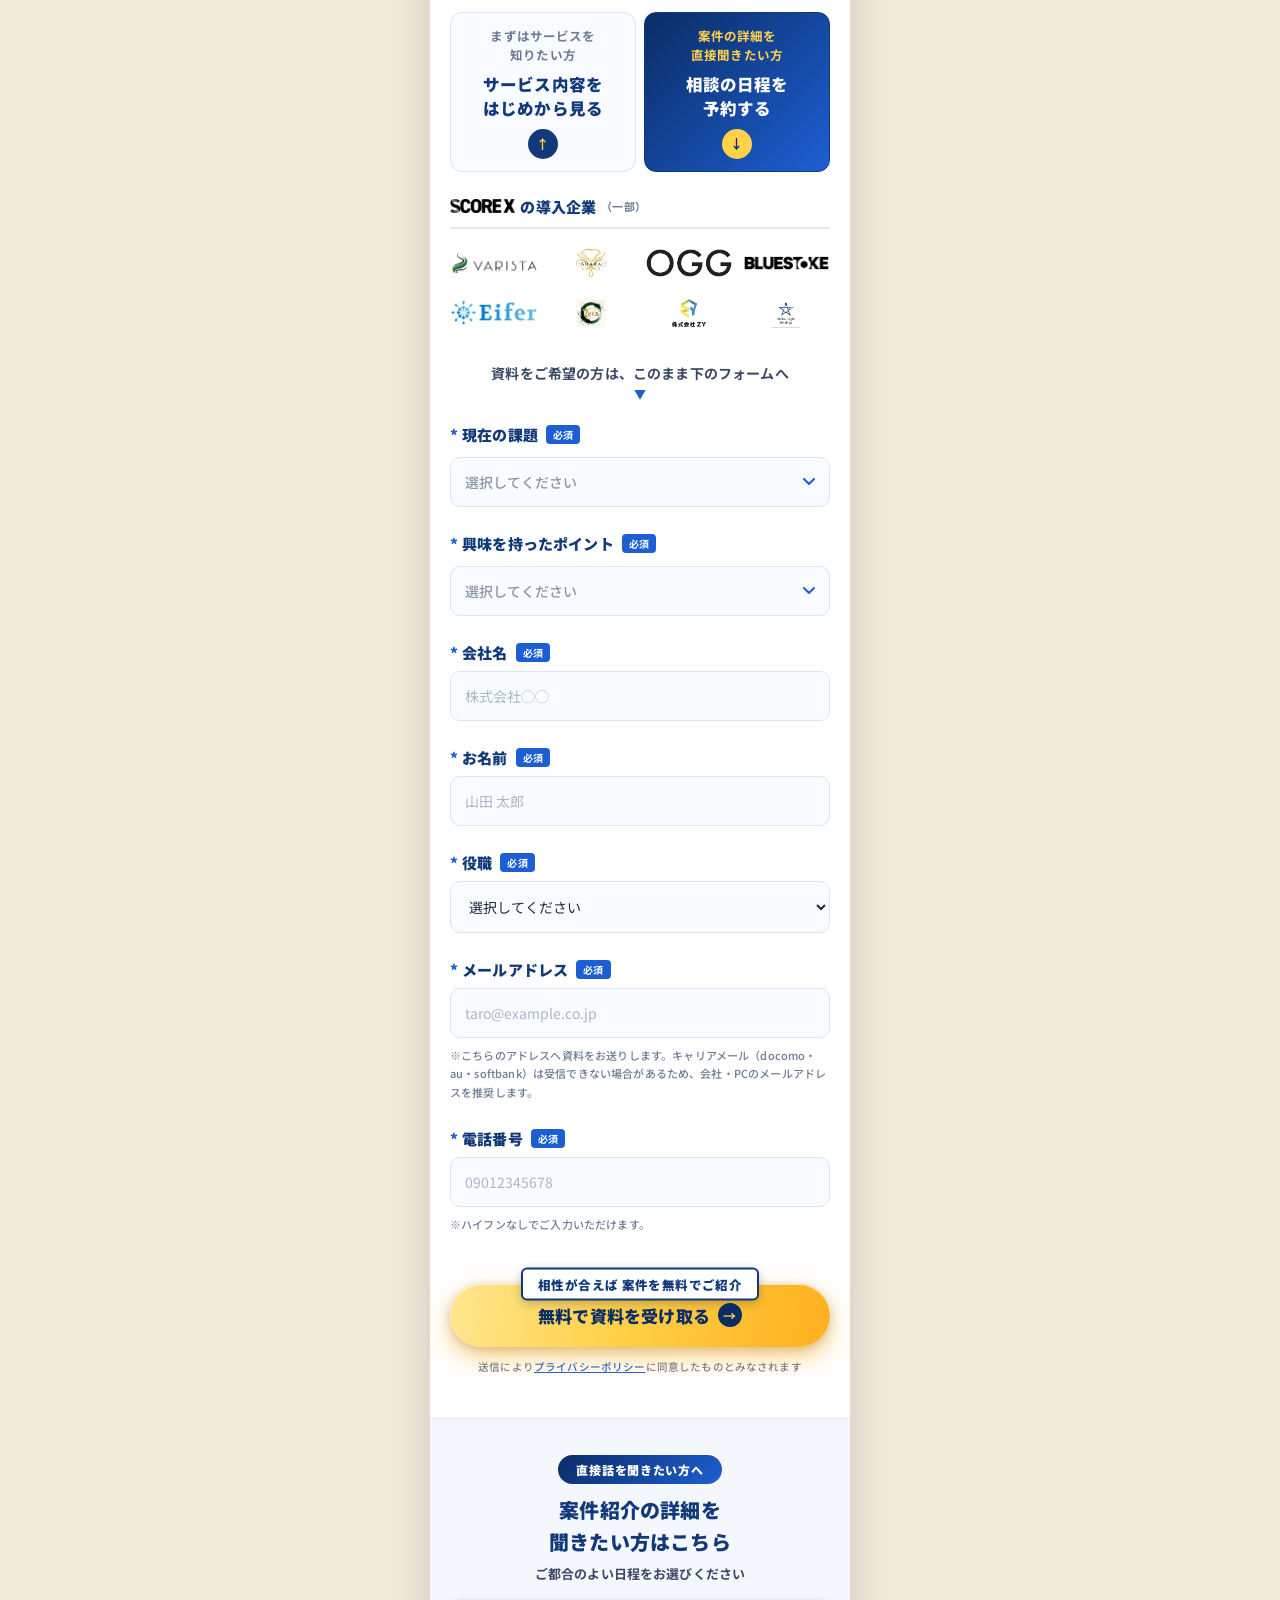
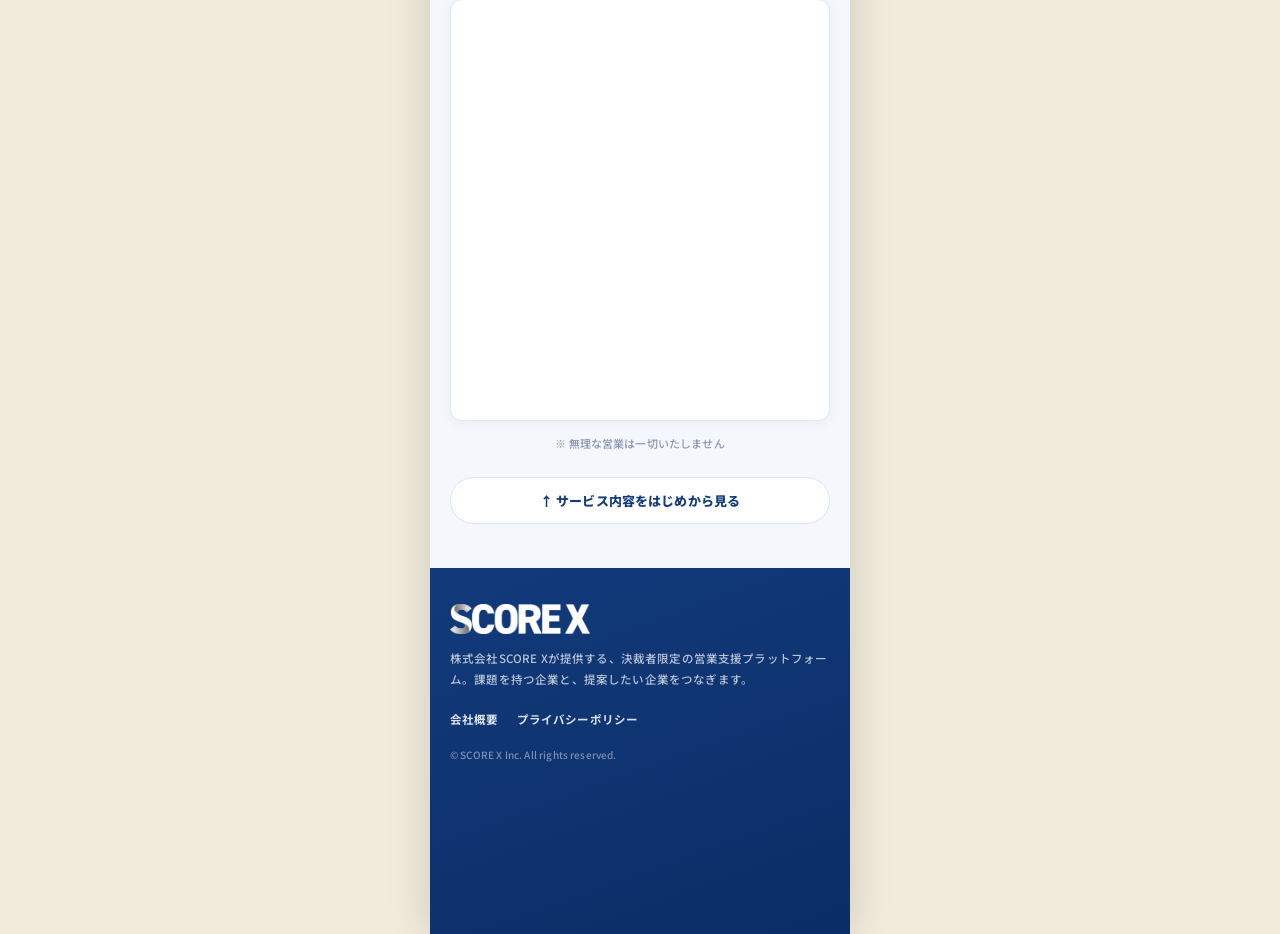
==== commit e4891cf5: "スプシの案件リスト61件を業種別にLPへ反映（もっと見る付き）、FVフォームに空欄項目を追加 Co-Authored-By: Claude Opus 5.5 <noreply@anthropic.co" ====
--- a/index.html
+++ b/index.html
@@ -121,6 +121,9 @@
             <p style="margin:8px 0 0;text-align:center;font-size:10.5px;color:#6E7C99">送信により<a href="https://scorex.co.jp/privacy.html" target="_blank" rel="noopener" style="text-decoration:underline">プライバシーポリシー</a>に同意したものとみなされます</p>
             <button type="button" class="fvq-back" style="display:block;margin:12px auto 0;background:none;border:none;padding:4px 8px;font-family:inherit;font-size:12px;font-weight:700;color:#6E7C99;cursor:pointer">← 前の質問に戻る</button>
           </div>
+          <!-- FVフォームでは聞かない項目。下部フォームと同じ項目名で空欄のまま送信し、スプシ側の列がずれないようにする -->
+          <input type="hidden" name="interest_point" value="">
+          <input type="hidden" name="phone" value="">
           <input type="hidden" name="form_location" value="FVフォーム">
           <input type="hidden" name="page_url">
           <input type="hidden" name="landing_url">
@@ -166,74 +169,702 @@
         <p style="position:relative;display:inline-block;margin:0;background:#123A7B;color:#fff;font-size:12.5px;font-weight:900;letter-spacing:0.02em;padding:7px 16px;border-radius:6px;white-space:nowrap">業種を選ぶと、合う案件を表示します<span style="position:absolute;left:50%;bottom:-8px;transform:translateX(-50%);width:0;height:0;border-left:8px solid transparent;border-right:8px solid transparent;border-top:9px solid #123A7B"></span></p>
       </div>
       <select id="jobFilter" class="form-select" aria-label="業種で案件を絞り込む" style="margin-bottom:12px;background-color:#fff;border-color:#BCD4F0;font-weight:700;color:#123A7B">
-        <option value="all">すべての案件を表示</option>
-        <option value="marketing">マーケティング</option>
-        <option value="sns">SNS運用代行</option>
-        <option value="video">映像制作会社</option>
-        <option value="ad">広告代理店</option>
-        <option value="web">Web制作会社</option>
-        <option value="recruit">採用支援</option>
-        <option value="fc">FC本部（加盟店開拓）</option>
-        <option value="sales">営業代行会社</option>
-        <option value="system">システム開発</option>
-        <option value="consul">経営コンサル</option>
-        <option value="finance">財務コンサル</option>
-        <option value="subsidy">補助金</option>
-        <option value="hr">社員研修</option>
-        <option value="hr">組織構築</option>
+        <option value="all">すべての案件（61件）</option>
+        <option value="marketing">マーケティング（6件）</option>
+        <option value="sns">SNS運用代行（9件）</option>
+        <option value="video">映像制作会社（5件）</option>
+        <option value="ad">広告代理店（5件）</option>
+        <option value="web">Web制作会社（5件）</option>
+        <option value="recruit">採用支援（5件）</option>
+        <option value="fc">FC本部（加盟店開拓）（5件）</option>
+        <option value="sales">営業代行会社（5件）</option>
+        <option value="system">システム開発（5件）</option>
+        <option value="consul">経営コンサル（6件）</option>
+        <option value="finance">財務コンサル（5件）</option>
+        <option value="subsidy">補助金（5件）</option>
+        <option value="hr">社員研修（3件）</option>
+        <option value="org">組織構築（3件）</option>
       </select>
       <p id="jobCount" style="margin:0 0 10px;text-align:right;font-size:11px;font-weight:700;color:#6E7C99"></p>
       <div id="jobList" style="display:flex;flex-direction:column;gap:14px">
-        <div class="job-card" data-cat="marketing video ad sns" style="background:#fff;border:1.5px solid #D8E6F8;border-top:4px solid #1D5FD2;border-radius:12px;padding:18px 16px 16px;box-shadow:0 3px 12px rgba(11,45,102,0.07)">
-          <p style="margin:0 0 14px;font-size:min(19px,5vw);font-weight:900;line-height:1.5;color:#123A7B;text-wrap:pretty">Instagram・TikTok・YouTube対応のSNS運用代行を募集</p>
+        <div class="job-card" data-cat="consul marketing" style="background:#fff;border:1.5px solid #D8E6F8;border-top:4px solid #1D5FD2;border-radius:12px;padding:16px 16px 14px;box-shadow:0 3px 12px rgba(11,45,102,0.07)">
+          <span style="display:inline-block;margin:0 0 8px;background:#EDF4FD;color:#1D5FD2;font-size:11.5px;font-weight:800;line-height:1.4;padding:4px 10px;border-radius:100px">経営コンサル</span>
+          <p style="margin:0 0 14px;font-size:min(19px,5vw);font-weight:900;line-height:1.5;color:#123A7B;text-wrap:pretty">ECコンサルタント</p>
+          <div style="display:flex;align-items:center;justify-content:space-between;gap:10px;background:#FFF6EC;border:1.5px solid #FFD9B8;border-radius:10px;padding:10px 14px;margin-bottom:6px">
+            <div style="line-height:1.3"><span style="display:block;font-size:11.5px;font-weight:800;color:#6E7C99">予算</span><span style="font-size:min(17px,4.5vw);font-weight:900;color:#123A7B;white-space:nowrap">120万円</span></div>
+            <div style="text-align:right;line-height:1.1;white-space:nowrap"><span style="font-size:min(15px,4vw);font-weight:900;color:#D9480F;margin-right:3px">月額</span><span style="font-size:min(30px,7.6vw);font-weight:900;color:#D9480F;letter-spacing:-0.02em">10万円</span></div>
+          </div>
+          <div style="display:flex;gap:10px;padding:10px 0;border-top:1px solid #E2E9F4"><span style="flex-shrink:0;width:68px;font-size:12.5px;font-weight:700;color:#6E7C99;line-height:1.7">依頼内容</span><span style="flex:1;min-width:0;font-size:14px;font-weight:700;color:#1E2B45;line-height:1.7">Amazon販売の立ち上げから運用までを丸ごと委託できる、実績あるECコンサルタント・代行会社を探しています。過去に運用の煩雑さで撤退した経緯があるため、社内からの再開の声をうけ、専門家への全面的な外注を検討しています。</span></div>
+          <div style="display:flex;gap:10px;padding:10px 0;border-top:1px solid #E2E9F4"><span style="flex-shrink:0;width:68px;font-size:12.5px;font-weight:700;color:#6E7C99;line-height:1.7">導入時期</span><span style="flex:1;min-width:0;font-size:14px;font-weight:700;color:#1E2B45;line-height:1.7">最適なものがあれば導入したい</span></div>
+          <div style="display:flex;gap:10px;padding:10px 0;border-top:1px solid #E2E9F4;border-bottom:1px solid #E2E9F4"><span style="flex-shrink:0;width:68px;font-size:12.5px;font-weight:700;color:#6E7C99;line-height:1.7">発注者</span><span style="flex:1;min-width:0;font-size:14px;font-weight:700;color:#1E2B45;line-height:1.7"><span style="filter:blur(4px);user-select:none" aria-hidden="true">株式会社SCOREX</span><span style="display:block">代表取締役からの依頼</span><span style="display:block;font-size:11px;font-weight:600;color:#6E7C99">※社名は提案者にのみ公開</span></span></div>
+        </div>
+        <div class="job-card" data-cat="marketing sns" style="background:#fff;border:1.5px solid #D8E6F8;border-top:4px solid #1D5FD2;border-radius:12px;padding:16px 16px 14px;box-shadow:0 3px 12px rgba(11,45,102,0.07)">
+          <span style="display:inline-block;margin:0 0 8px;background:#EDF4FD;color:#1D5FD2;font-size:11.5px;font-weight:800;line-height:1.4;padding:4px 10px;border-radius:100px">マーケティング</span>
+          <p style="margin:0 0 14px;font-size:min(19px,5vw);font-weight:900;line-height:1.5;color:#123A7B;text-wrap:pretty">【ショート動画】を用いた新規集客</p>
+          <div style="display:flex;align-items:center;justify-content:space-between;gap:10px;background:#FFF6EC;border:1.5px solid #FFD9B8;border-radius:10px;padding:10px 14px;margin-bottom:6px">
+            <div style="line-height:1.3"><span style="display:block;font-size:11.5px;font-weight:800;color:#6E7C99">予算</span><span style="font-size:min(17px,4.5vw);font-weight:900;color:#123A7B;white-space:nowrap">100万円</span></div>
+            <div style="text-align:right;line-height:1.1;white-space:nowrap"><span style="font-size:min(15px,4vw);font-weight:900;color:#D9480F;margin-right:3px">月額</span><span style="font-size:min(30px,7.6vw);font-weight:900;color:#D9480F;letter-spacing:-0.02em">8万円</span></div>
+          </div>
+          <div style="display:flex;gap:10px;padding:10px 0;border-top:1px solid #E2E9F4"><span style="flex-shrink:0;width:68px;font-size:12.5px;font-weight:700;color:#6E7C99;line-height:1.7">依頼内容</span><span style="flex:1;min-width:0;font-size:14px;font-weight:700;color:#1E2B45;line-height:1.7">競合増加で新規客が目減りし始めており、今まで手をつけてこなかったSNS動画での認知拡大に本気で動き始めました。「とりあえず運用する人」ではなく、集客という目的から逆算して数字にこだわって動いてくれる人を強く求めています。</span></div>
+          <div style="display:flex;gap:10px;padding:10px 0;border-top:1px solid #E2E9F4"><span style="flex-shrink:0;width:68px;font-size:12.5px;font-weight:700;color:#6E7C99;line-height:1.7">導入時期</span><span style="flex:1;min-width:0;font-size:14px;font-weight:700;color:#1E2B45;line-height:1.7">最適なものがあれば導入したい</span></div>
+          <div style="display:flex;gap:10px;padding:10px 0;border-top:1px solid #E2E9F4;border-bottom:1px solid #E2E9F4"><span style="flex-shrink:0;width:68px;font-size:12.5px;font-weight:700;color:#6E7C99;line-height:1.7">発注者</span><span style="flex:1;min-width:0;font-size:14px;font-weight:700;color:#1E2B45;line-height:1.7"><span style="filter:blur(4px);user-select:none" aria-hidden="true">株式会社SCOREX</span><span style="display:block">代表取締役からの依頼</span><span style="display:block;font-size:11px;font-weight:600;color:#6E7C99">※社名は提案者にのみ公開</span></span></div>
+        </div>
+        <div class="job-card" data-cat="marketing sns" style="background:#fff;border:1.5px solid #D8E6F8;border-top:4px solid #1D5FD2;border-radius:12px;padding:16px 16px 14px;box-shadow:0 3px 12px rgba(11,45,102,0.07)">
+          <span style="display:inline-block;margin:0 0 8px;background:#EDF4FD;color:#1D5FD2;font-size:11.5px;font-weight:800;line-height:1.4;padding:4px 10px;border-radius:100px">マーケティング</span>
+          <p style="margin:0 0 14px;font-size:min(19px,5vw);font-weight:900;line-height:1.5;color:#123A7B;text-wrap:pretty">新規リード獲得に向けたSNS＆コンテンツマーケティング代行</p>
+          <div style="display:flex;align-items:center;justify-content:space-between;gap:10px;background:#FFF6EC;border:1.5px solid #FFD9B8;border-radius:10px;padding:10px 14px;margin-bottom:6px">
+            <div style="line-height:1.3"><span style="display:block;font-size:11.5px;font-weight:800;color:#6E7C99">予算</span><span style="font-size:min(17px,4.5vw);font-weight:900;color:#123A7B;white-space:nowrap">100万円</span></div>
+            <div style="text-align:right;line-height:1.1;white-space:nowrap"><span style="font-size:min(15px,4vw);font-weight:900;color:#D9480F;margin-right:3px">月額</span><span style="font-size:min(30px,7.6vw);font-weight:900;color:#D9480F;letter-spacing:-0.02em">8万円</span></div>
+          </div>
+          <div style="display:flex;gap:10px;padding:10px 0;border-top:1px solid #E2E9F4"><span style="flex-shrink:0;width:68px;font-size:12.5px;font-weight:700;color:#6E7C99;line-height:1.7">依頼内容</span><span style="flex:1;min-width:0;font-size:14px;font-weight:700;color:#1E2B45;line-height:1.7">整骨院向け一気通貫型SaaSを立ち上げた代表者が、自社サービスの認知拡大と新規リード獲得に向けたSNS戦略・コンテンツマーケティングを設計・運用してくれる会社を探しています。「ホットペッパー依存からの脱却」という業界の痛点に刺さる商材を持ちながら、SNS上での露出はゼロ。</span></div>
+          <div style="display:flex;gap:10px;padding:10px 0;border-top:1px solid #E2E9F4"><span style="flex-shrink:0;width:68px;font-size:12.5px;font-weight:700;color:#6E7C99;line-height:1.7">導入時期</span><span style="flex:1;min-width:0;font-size:14px;font-weight:700;color:#1E2B45;line-height:1.7">最適なものがあれば導入したい</span></div>
+          <div style="display:flex;gap:10px;padding:10px 0;border-top:1px solid #E2E9F4;border-bottom:1px solid #E2E9F4"><span style="flex-shrink:0;width:68px;font-size:12.5px;font-weight:700;color:#6E7C99;line-height:1.7">発注者</span><span style="flex:1;min-width:0;font-size:14px;font-weight:700;color:#1E2B45;line-height:1.7"><span style="filter:blur(4px);user-select:none" aria-hidden="true">株式会社SCOREX</span><span style="display:block">代表取締役からの依頼</span><span style="display:block;font-size:11px;font-weight:600;color:#6E7C99">※社名は提案者にのみ公開</span></span></div>
+        </div>
+        <div class="job-card" data-cat="marketing sns" style="background:#fff;border:1.5px solid #D8E6F8;border-top:4px solid #1D5FD2;border-radius:12px;padding:16px 16px 14px;box-shadow:0 3px 12px rgba(11,45,102,0.07)">
+          <span style="display:inline-block;margin:0 0 8px;background:#EDF4FD;color:#1D5FD2;font-size:11.5px;font-weight:800;line-height:1.4;padding:4px 10px;border-radius:100px">マーケティング</span>
+          <p style="margin:0 0 14px;font-size:min(19px,5vw);font-weight:900;line-height:1.5;color:#123A7B;text-wrap:pretty">公式LINEとSNSを活用したオーガニック集客基盤の構築</p>
+          <div style="display:flex;align-items:center;justify-content:space-between;gap:10px;background:#FFF6EC;border:1.5px solid #FFD9B8;border-radius:10px;padding:10px 14px;margin-bottom:6px">
+            <div style="line-height:1.3"><span style="display:block;font-size:11.5px;font-weight:800;color:#6E7C99">予算</span><span style="font-size:min(17px,4.5vw);font-weight:900;color:#123A7B;white-space:nowrap">120万円</span></div>
+            <div style="text-align:right;line-height:1.1;white-space:nowrap"><span style="font-size:min(15px,4vw);font-weight:900;color:#D9480F;margin-right:3px">月額</span><span style="font-size:min(30px,7.6vw);font-weight:900;color:#D9480F;letter-spacing:-0.02em">10万円</span></div>
+          </div>
+          <div style="display:flex;gap:10px;padding:10px 0;border-top:1px solid #E2E9F4"><span style="flex-shrink:0;width:68px;font-size:12.5px;font-weight:700;color:#6E7C99;line-height:1.7">依頼内容</span><span style="flex:1;min-width:0;font-size:14px;font-weight:700;color:#1E2B45;line-height:1.7">公式LINE構築・SNS運用（Instagram・TikTok）でオーガニック集客の仕組みを作ってくれるマーケター・運用会社を探しています。集客エンジンを作りたいという、まさに「仕組みゼロからイチへ」のフェーズです。</span></div>
+          <div style="display:flex;gap:10px;padding:10px 0;border-top:1px solid #E2E9F4"><span style="flex-shrink:0;width:68px;font-size:12.5px;font-weight:700;color:#6E7C99;line-height:1.7">導入時期</span><span style="flex:1;min-width:0;font-size:14px;font-weight:700;color:#1E2B45;line-height:1.7">最適なものがあれば導入したい</span></div>
+          <div style="display:flex;gap:10px;padding:10px 0;border-top:1px solid #E2E9F4;border-bottom:1px solid #E2E9F4"><span style="flex-shrink:0;width:68px;font-size:12.5px;font-weight:700;color:#6E7C99;line-height:1.7">発注者</span><span style="flex:1;min-width:0;font-size:14px;font-weight:700;color:#1E2B45;line-height:1.7"><span style="filter:blur(4px);user-select:none" aria-hidden="true">株式会社SCOREX</span><span style="display:block">代表取締役からの依頼</span><span style="display:block;font-size:11px;font-weight:600;color:#6E7C99">※社名は提案者にのみ公開</span></span></div>
+        </div>
+        <div class="job-card" data-cat="marketing sns" style="background:#fff;border:1.5px solid #D8E6F8;border-top:4px solid #1D5FD2;border-radius:12px;padding:16px 16px 14px;box-shadow:0 3px 12px rgba(11,45,102,0.07)">
+          <span style="display:inline-block;margin:0 0 8px;background:#EDF4FD;color:#1D5FD2;font-size:11.5px;font-weight:800;line-height:1.4;padding:4px 10px;border-radius:100px">マーケティング</span>
+          <p style="margin:0 0 14px;font-size:min(19px,5vw);font-weight:900;line-height:1.5;color:#123A7B;text-wrap:pretty">Instagram・TikTok・YouTube対応のSNS運用代行募集</p>
           <div style="display:flex;align-items:center;justify-content:space-between;gap:10px;background:#FFF6EC;border:1.5px solid #FFD9B8;border-radius:10px;padding:10px 14px;margin-bottom:6px">
             <div style="line-height:1.3"><span style="display:block;font-size:11.5px;font-weight:800;color:#6E7C99">予算</span><span style="font-size:min(17px,4.5vw);font-weight:900;color:#123A7B;white-space:nowrap">400万円</span></div>
-            <div style="text-align:right;line-height:1.1;white-space:nowrap"><span style="font-size:min(15px,4vw);font-weight:900;color:#D9480F;margin-right:3px">月額</span><span style="font-size:min(32px,8.4vw);font-weight:900;color:#D9480F;letter-spacing:-0.02em">33万円</span></div>
-          </div>
-          <div style="display:flex;gap:10px;padding:10px 0;border-top:1px solid #E2E9F4"><span style="flex-shrink:0;width:68px;font-size:12.5px;font-weight:700;color:#6E7C99;line-height:1.7">依頼内容</span><span style="flex:1;min-width:0;font-size:14px;font-weight:700;color:#1E2B45;line-height:1.7">既存クライアント（月30〜40万規模）の受け皿となるSNS運用代行会社を3社募集。将来的な案件移管・協業が前提</span></div>
-          <div style="display:flex;gap:10px;padding:10px 0;border-top:1px solid #E2E9F4"><span style="flex-shrink:0;width:68px;font-size:12.5px;font-weight:700;color:#6E7C99;line-height:1.7">導入時期</span><span style="flex:1;min-width:0;font-size:14px;font-weight:700;color:#1E2B45;line-height:1.7">最適なものがあれば導入したい</span></div>
-          <div style="display:flex;gap:10px;padding:10px 0;border-top:1px solid #E2E9F4;border-bottom:1px solid #E2E9F4"><span style="flex-shrink:0;width:68px;font-size:12.5px;font-weight:700;color:#6E7C99;line-height:1.7">発注者</span><span style="flex:1;min-width:0;font-size:14px;font-weight:700;color:#1E2B45;line-height:1.7"><span style="filter:blur(4px);user-select:none" aria-hidden="true">株式会社SCOREX</span><span style="display:block">代表取締役からの依頼</span><span style="display:block;font-size:11px;font-weight:600;color:#6E7C99">※社名は提案者にのみ公開</span></span></div>
-          <div style="display:flex;flex-wrap:wrap;gap:6px;margin-top:14px"><span style="display:inline-block;background:#EDF4FD;color:#1D5FD2;font-size:12px;font-weight:800;line-height:1.4;padding:6px 10px;border-radius:6px">SNS運用代行</span><span style="display:inline-block;background:#EDF4FD;color:#1D5FD2;font-size:12px;font-weight:800;line-height:1.4;padding:6px 10px;border-radius:6px">3社募集</span><span style="display:inline-block;background:#EDF4FD;color:#1D5FD2;font-size:12px;font-weight:800;line-height:1.4;padding:6px 10px;border-radius:6px">協業前提</span></div>
-        </div>
-        <div class="job-card" data-cat="marketing ad sns" style="background:#fff;border:1.5px solid #D8E6F8;border-top:4px solid #1D5FD2;border-radius:12px;padding:18px 16px 16px;box-shadow:0 3px 12px rgba(11,45,102,0.07)">
-          <p style="margin:0 0 14px;font-size:min(19px,5vw);font-weight:900;line-height:1.5;color:#123A7B;text-wrap:pretty">ママ向けインフルエンサーマーケ・キャスティング会社を募集</p>
+            <div style="text-align:right;line-height:1.1;white-space:nowrap"><span style="font-size:min(15px,4vw);font-weight:900;color:#D9480F;margin-right:3px">月額</span><span style="font-size:min(30px,7.6vw);font-weight:900;color:#D9480F;letter-spacing:-0.02em">33万円</span></div>
+          </div>
+          <div style="display:flex;gap:10px;padding:10px 0;border-top:1px solid #E2E9F4"><span style="flex-shrink:0;width:68px;font-size:12.5px;font-weight:700;color:#6E7C99;line-height:1.7">依頼内容</span><span style="flex:1;min-width:0;font-size:14px;font-weight:700;color:#1E2B45;line-height:1.7">既存クライアント（月30〜40万規模）の受け皿になれるSNS運用代行会社を3社探しています。将来的な案件移管・協業が前提です。</span></div>
+          <div style="display:flex;gap:10px;padding:10px 0;border-top:1px solid #E2E9F4"><span style="flex-shrink:0;width:68px;font-size:12.5px;font-weight:700;color:#6E7C99;line-height:1.7">導入時期</span><span style="flex:1;min-width:0;font-size:14px;font-weight:700;color:#1E2B45;line-height:1.7">最適なものがあれば導入したい</span></div>
+          <div style="display:flex;gap:10px;padding:10px 0;border-top:1px solid #E2E9F4;border-bottom:1px solid #E2E9F4"><span style="flex-shrink:0;width:68px;font-size:12.5px;font-weight:700;color:#6E7C99;line-height:1.7">発注者</span><span style="flex:1;min-width:0;font-size:14px;font-weight:700;color:#1E2B45;line-height:1.7"><span style="filter:blur(4px);user-select:none" aria-hidden="true">株式会社SCOREX</span><span style="display:block">代表取締役からの依頼</span><span style="display:block;font-size:11px;font-weight:600;color:#6E7C99">※社名は提案者にのみ公開</span></span></div>
+        </div>
+        <div class="job-card" data-cat="marketing sns" style="background:#fff;border:1.5px solid #D8E6F8;border-top:4px solid #1D5FD2;border-radius:12px;padding:16px 16px 14px;box-shadow:0 3px 12px rgba(11,45,102,0.07)">
+          <span style="display:inline-block;margin:0 0 8px;background:#EDF4FD;color:#1D5FD2;font-size:11.5px;font-weight:800;line-height:1.4;padding:4px 10px;border-radius:100px">マーケティング</span>
+          <p style="margin:0 0 14px;font-size:min(19px,5vw);font-weight:900;line-height:1.5;color:#123A7B;text-wrap:pretty">マーケターまたはインフルエンサーマーケ会社の募集</p>
+          <div style="display:flex;align-items:center;justify-content:space-between;gap:10px;background:#FFF6EC;border:1.5px solid #FFD9B8;border-radius:10px;padding:10px 14px;margin-bottom:6px">
+            <div style="line-height:1.3"><span style="display:block;font-size:11.5px;font-weight:800;color:#6E7C99">予算</span><span style="font-size:min(17px,4.5vw);font-weight:900;color:#123A7B;white-space:nowrap">180万円</span></div>
+            <div style="text-align:right;line-height:1.1;white-space:nowrap"><span style="font-size:min(15px,4vw);font-weight:900;color:#D9480F;margin-right:3px">月額</span><span style="font-size:min(30px,7.6vw);font-weight:900;color:#D9480F;letter-spacing:-0.02em">15万円</span></div>
+          </div>
+          <div style="display:flex;gap:10px;padding:10px 0;border-top:1px solid #E2E9F4"><span style="flex-shrink:0;width:68px;font-size:12.5px;font-weight:700;color:#6E7C99;line-height:1.7">依頼内容</span><span style="flex:1;min-width:0;font-size:14px;font-weight:700;color:#1E2B45;line-height:1.7">犬・猫などの多頭飼いオーナーや、ペットショップへの認知拡大を目的に、TikTok・Instagramのショート動画を活用した拡散施策を検討しています。自社ECサイトからの直販購入を増やすことが最終目標です。</span></div>
+          <div style="display:flex;gap:10px;padding:10px 0;border-top:1px solid #E2E9F4"><span style="flex-shrink:0;width:68px;font-size:12.5px;font-weight:700;color:#6E7C99;line-height:1.7">導入時期</span><span style="flex:1;min-width:0;font-size:14px;font-weight:700;color:#1E2B45;line-height:1.7">最適なものがあれば導入したい</span></div>
+          <div style="display:flex;gap:10px;padding:10px 0;border-top:1px solid #E2E9F4;border-bottom:1px solid #E2E9F4"><span style="flex-shrink:0;width:68px;font-size:12.5px;font-weight:700;color:#6E7C99;line-height:1.7">発注者</span><span style="flex:1;min-width:0;font-size:14px;font-weight:700;color:#1E2B45;line-height:1.7"><span style="filter:blur(4px);user-select:none" aria-hidden="true">株式会社SCOREX</span><span style="display:block">代表取締役からの依頼</span><span style="display:block;font-size:11px;font-weight:600;color:#6E7C99">※社名は提案者にのみ公開</span></span></div>
+        </div>
+        <div class="job-card" data-cat="video sns" style="background:#fff;border:1.5px solid #D8E6F8;border-top:4px solid #1D5FD2;border-radius:12px;padding:16px 16px 14px;box-shadow:0 3px 12px rgba(11,45,102,0.07)">
+          <span style="display:inline-block;margin:0 0 8px;background:#EDF4FD;color:#1D5FD2;font-size:11.5px;font-weight:800;line-height:1.4;padding:4px 10px;border-radius:100px">映像制作会社</span>
+          <p style="margin:0 0 14px;font-size:min(19px,5vw);font-weight:900;line-height:1.5;color:#123A7B;text-wrap:pretty">【ショート動画】を用いた新規集客</p>
+          <div style="display:flex;align-items:center;justify-content:space-between;gap:10px;background:#FFF6EC;border:1.5px solid #FFD9B8;border-radius:10px;padding:10px 14px;margin-bottom:6px">
+            <div style="line-height:1.3"><span style="display:block;font-size:11.5px;font-weight:800;color:#6E7C99">予算</span><span style="font-size:min(17px,4.5vw);font-weight:900;color:#123A7B;white-space:nowrap">360万円</span></div>
+            <div style="text-align:right;line-height:1.1;white-space:nowrap"><span style="font-size:min(15px,4vw);font-weight:900;color:#D9480F;margin-right:3px">月額</span><span style="font-size:min(30px,7.6vw);font-weight:900;color:#D9480F;letter-spacing:-0.02em">30万円</span></div>
+          </div>
+          <div style="display:flex;gap:10px;padding:10px 0;border-top:1px solid #E2E9F4"><span style="flex-shrink:0;width:68px;font-size:12.5px;font-weight:700;color:#6E7C99;line-height:1.7">依頼内容</span><span style="flex:1;min-width:0;font-size:14px;font-weight:700;color:#1E2B45;line-height:1.7">動画制作・運用を任せられる会社を探しています。競合増加で新規客が目減りし始めており、今まで手をつけてこなかったSNS動画での認知拡大に本気で動き始めました。「とりあえず運用する人」ではなく、集客という目的から逆算して数字にこだわって動いてくれる人を強く求めています。</span></div>
+          <div style="display:flex;gap:10px;padding:10px 0;border-top:1px solid #E2E9F4"><span style="flex-shrink:0;width:68px;font-size:12.5px;font-weight:700;color:#6E7C99;line-height:1.7">導入時期</span><span style="flex:1;min-width:0;font-size:14px;font-weight:700;color:#1E2B45;line-height:1.7">最適なものがあれば導入したい</span></div>
+          <div style="display:flex;gap:10px;padding:10px 0;border-top:1px solid #E2E9F4;border-bottom:1px solid #E2E9F4"><span style="flex-shrink:0;width:68px;font-size:12.5px;font-weight:700;color:#6E7C99;line-height:1.7">発注者</span><span style="flex:1;min-width:0;font-size:14px;font-weight:700;color:#1E2B45;line-height:1.7"><span style="filter:blur(4px);user-select:none" aria-hidden="true">株式会社SCOREX</span><span style="display:block">代表取締役からの依頼</span><span style="display:block;font-size:11px;font-weight:600;color:#6E7C99">※社名は提案者にのみ公開</span></span></div>
+        </div>
+        <div class="job-card" data-cat="video" style="background:#fff;border:1.5px solid #D8E6F8;border-top:4px solid #1D5FD2;border-radius:12px;padding:16px 16px 14px;box-shadow:0 3px 12px rgba(11,45,102,0.07)">
+          <span style="display:inline-block;margin:0 0 8px;background:#EDF4FD;color:#1D5FD2;font-size:11.5px;font-weight:800;line-height:1.4;padding:4px 10px;border-radius:100px">映像制作会社</span>
+          <p style="margin:0 0 14px;font-size:min(19px,5vw);font-weight:900;line-height:1.5;color:#123A7B;text-wrap:pretty">配信限定の番組制作</p>
+          <div style="display:flex;align-items:center;justify-content:space-between;gap:10px;background:#FFF6EC;border:1.5px solid #FFD9B8;border-radius:10px;padding:10px 14px;margin-bottom:6px">
+            <div style="line-height:1.3"><span style="display:block;font-size:11.5px;font-weight:800;color:#6E7C99">予算</span><span style="font-size:min(17px,4.5vw);font-weight:900;color:#123A7B;white-space:nowrap">100万円</span></div>
+            <div style="text-align:right;line-height:1.1;white-space:nowrap"><span style="font-size:min(15px,4vw);font-weight:900;color:#D9480F;margin-right:3px">月額</span><span style="font-size:min(30px,7.6vw);font-weight:900;color:#D9480F;letter-spacing:-0.02em">8万円</span></div>
+          </div>
+          <div style="display:flex;gap:10px;padding:10px 0;border-top:1px solid #E2E9F4"><span style="flex-shrink:0;width:68px;font-size:12.5px;font-weight:700;color:#6E7C99;line-height:1.7">依頼内容</span><span style="flex:1;min-width:0;font-size:14px;font-weight:700;color:#1E2B45;line-height:1.7">配信限定の番組制作を計画しています。その中で、1話8分ほどの映像・動画制作を依頼できる企業を探しています。また、この番組を通して、カルチャースクールやEC、旅行など多層化サービスのクライアント様になっていただけるような導線も組み込みたいと考えています。ある程度制作実績がある会社さんとMTGを組みたいです。</span></div>
+          <div style="display:flex;gap:10px;padding:10px 0;border-top:1px solid #E2E9F4"><span style="flex-shrink:0;width:68px;font-size:12.5px;font-weight:700;color:#6E7C99;line-height:1.7">導入時期</span><span style="flex:1;min-width:0;font-size:14px;font-weight:700;color:#1E2B45;line-height:1.7">最適なものがあれば導入したい</span></div>
+          <div style="display:flex;gap:10px;padding:10px 0;border-top:1px solid #E2E9F4;border-bottom:1px solid #E2E9F4"><span style="flex-shrink:0;width:68px;font-size:12.5px;font-weight:700;color:#6E7C99;line-height:1.7">発注者</span><span style="flex:1;min-width:0;font-size:14px;font-weight:700;color:#1E2B45;line-height:1.7"><span style="filter:blur(4px);user-select:none" aria-hidden="true">株式会社SCOREX</span><span style="display:block">代表取締役からの依頼</span><span style="display:block;font-size:11px;font-weight:600;color:#6E7C99">※社名は提案者にのみ公開</span></span></div>
+        </div>
+        <div class="job-card" data-cat="video" style="background:#fff;border:1.5px solid #D8E6F8;border-top:4px solid #1D5FD2;border-radius:12px;padding:16px 16px 14px;box-shadow:0 3px 12px rgba(11,45,102,0.07)">
+          <span style="display:inline-block;margin:0 0 8px;background:#EDF4FD;color:#1D5FD2;font-size:11.5px;font-weight:800;line-height:1.4;padding:4px 10px;border-radius:100px">映像制作会社</span>
+          <p style="margin:0 0 14px;font-size:min(19px,5vw);font-weight:900;line-height:1.5;color:#123A7B;text-wrap:pretty">ショートドラマの動画制作依頼</p>
+          <div style="display:flex;align-items:center;justify-content:space-between;gap:10px;background:#FFF6EC;border:1.5px solid #FFD9B8;border-radius:10px;padding:10px 14px;margin-bottom:6px">
+            <div style="line-height:1.3"><span style="display:block;font-size:11.5px;font-weight:800;color:#6E7C99">予算</span><span style="font-size:min(17px,4.5vw);font-weight:900;color:#123A7B;white-space:nowrap">100万円</span></div>
+            <div style="text-align:right;line-height:1.1;white-space:nowrap"><span style="font-size:min(15px,4vw);font-weight:900;color:#D9480F;margin-right:3px">月額</span><span style="font-size:min(30px,7.6vw);font-weight:900;color:#D9480F;letter-spacing:-0.02em">8万円</span></div>
+          </div>
+          <div style="display:flex;gap:10px;padding:10px 0;border-top:1px solid #E2E9F4"><span style="flex-shrink:0;width:68px;font-size:12.5px;font-weight:700;color:#6E7C99;line-height:1.7">依頼内容</span><span style="flex:1;min-width:0;font-size:14px;font-weight:700;color:#1E2B45;line-height:1.7">ショートドラマの監督、編集、カメラマンをお手伝いいただける方とMTGを実施したいです。１つの現場で4本の制作に関わっていただく形で、予算100万円ほどを想定しています。中長期的に関係を持てる企業様が良いです。</span></div>
+          <div style="display:flex;gap:10px;padding:10px 0;border-top:1px solid #E2E9F4"><span style="flex-shrink:0;width:68px;font-size:12.5px;font-weight:700;color:#6E7C99;line-height:1.7">導入時期</span><span style="flex:1;min-width:0;font-size:14px;font-weight:700;color:#1E2B45;line-height:1.7">最適なものがあれば導入したい</span></div>
+          <div style="display:flex;gap:10px;padding:10px 0;border-top:1px solid #E2E9F4;border-bottom:1px solid #E2E9F4"><span style="flex-shrink:0;width:68px;font-size:12.5px;font-weight:700;color:#6E7C99;line-height:1.7">発注者</span><span style="flex:1;min-width:0;font-size:14px;font-weight:700;color:#1E2B45;line-height:1.7"><span style="filter:blur(4px);user-select:none" aria-hidden="true">株式会社SCOREX</span><span style="display:block">代表取締役からの依頼</span><span style="display:block;font-size:11px;font-weight:600;color:#6E7C99">※社名は提案者にのみ公開</span></span></div>
+        </div>
+        <div class="job-card" data-cat="video sns" style="background:#fff;border:1.5px solid #D8E6F8;border-top:4px solid #1D5FD2;border-radius:12px;padding:16px 16px 14px;box-shadow:0 3px 12px rgba(11,45,102,0.07)">
+          <span style="display:inline-block;margin:0 0 8px;background:#EDF4FD;color:#1D5FD2;font-size:11.5px;font-weight:800;line-height:1.4;padding:4px 10px;border-radius:100px">映像制作会社</span>
+          <p style="margin:0 0 14px;font-size:min(19px,5vw);font-weight:900;line-height:1.5;color:#123A7B;text-wrap:pretty">「採用サイト制作・動画制作」の制作パートナー募集</p>
+          <div style="display:flex;align-items:center;justify-content:space-between;gap:10px;background:#FFF6EC;border:1.5px solid #FFD9B8;border-radius:10px;padding:10px 14px;margin-bottom:6px">
+            <div style="line-height:1.3"><span style="display:block;font-size:11.5px;font-weight:800;color:#6E7C99">予算</span><span style="font-size:min(17px,4.5vw);font-weight:900;color:#123A7B;white-space:nowrap">80万円</span></div>
+            <div style="text-align:right;line-height:1.1;white-space:nowrap"><span style="font-size:min(15px,4vw);font-weight:900;color:#D9480F;margin-right:3px">月額</span><span style="font-size:min(30px,7.6vw);font-weight:900;color:#D9480F;letter-spacing:-0.02em">7万円</span></div>
+          </div>
+          <div style="display:flex;gap:10px;padding:10px 0;border-top:1px solid #E2E9F4"><span style="flex-shrink:0;width:68px;font-size:12.5px;font-weight:700;color:#6E7C99;line-height:1.7">依頼内容</span><span style="flex:1;min-width:0;font-size:14px;font-weight:700;color:#1E2B45;line-height:1.7">採用支援・教育DX・社内研修支援を行っている企業が、支援先企業で発生する採用動画制作・会社紹介動画制作・SNS関連の動画制作、および研修動画の編集に対応できる制作会社を探しています。自社で全て抱えるのではなく、信頼できる外部の制作会社と連携し、支援先企業に対してより幅広い提案ができる体制を作りたいと考えています。</span></div>
+          <div style="display:flex;gap:10px;padding:10px 0;border-top:1px solid #E2E9F4"><span style="flex-shrink:0;width:68px;font-size:12.5px;font-weight:700;color:#6E7C99;line-height:1.7">導入時期</span><span style="flex:1;min-width:0;font-size:14px;font-weight:700;color:#1E2B45;line-height:1.7">最適なものがあれば導入したい</span></div>
+          <div style="display:flex;gap:10px;padding:10px 0;border-top:1px solid #E2E9F4;border-bottom:1px solid #E2E9F4"><span style="flex-shrink:0;width:68px;font-size:12.5px;font-weight:700;color:#6E7C99;line-height:1.7">発注者</span><span style="flex:1;min-width:0;font-size:14px;font-weight:700;color:#1E2B45;line-height:1.7"><span style="filter:blur(4px);user-select:none" aria-hidden="true">株式会社SCOREX</span><span style="display:block">代表取締役からの依頼</span><span style="display:block;font-size:11px;font-weight:600;color:#6E7C99">※社名は提案者にのみ公開</span></span></div>
+        </div>
+        <div class="job-card" data-cat="video" style="background:#fff;border:1.5px solid #D8E6F8;border-top:4px solid #1D5FD2;border-radius:12px;padding:16px 16px 14px;box-shadow:0 3px 12px rgba(11,45,102,0.07)">
+          <span style="display:inline-block;margin:0 0 8px;background:#EDF4FD;color:#1D5FD2;font-size:11.5px;font-weight:800;line-height:1.4;padding:4px 10px;border-radius:100px">映像制作会社</span>
+          <p style="margin:0 0 14px;font-size:min(19px,5vw);font-weight:900;line-height:1.5;color:#123A7B;text-wrap:pretty">動画制作支援</p>
+          <div style="display:flex;align-items:center;justify-content:space-between;gap:10px;background:#FFF6EC;border:1.5px solid #FFD9B8;border-radius:10px;padding:10px 14px;margin-bottom:6px">
+            <div style="line-height:1.3"><span style="display:block;font-size:11.5px;font-weight:800;color:#6E7C99">予算</span><span style="font-size:min(17px,4.5vw);font-weight:900;color:#123A7B;white-space:nowrap">150万円</span></div>
+            <div style="text-align:right;line-height:1.1;white-space:nowrap"><span style="font-size:min(15px,4vw);font-weight:900;color:#D9480F;margin-right:3px">月額</span><span style="font-size:min(30px,7.6vw);font-weight:900;color:#D9480F;letter-spacing:-0.02em">13万円</span></div>
+          </div>
+          <div style="display:flex;gap:10px;padding:10px 0;border-top:1px solid #E2E9F4"><span style="flex-shrink:0;width:68px;font-size:12.5px;font-weight:700;color:#6E7C99;line-height:1.7">依頼内容</span><span style="flex:1;min-width:0;font-size:14px;font-weight:700;color:#1E2B45;line-height:1.7">現状：YouTubeでの発信を強化したいが、動画コンテンツが不足している。現在、金融・節税商品に関する知識を活かしたコンテンツを必要としている。理想：資産運用・資産形成に興味のある層にリーチできる、質の高い動画をコストを抑えて継続的に制作したい。動画の尺は5~10分ほどを想定。</span></div>
+          <div style="display:flex;gap:10px;padding:10px 0;border-top:1px solid #E2E9F4"><span style="flex-shrink:0;width:68px;font-size:12.5px;font-weight:700;color:#6E7C99;line-height:1.7">導入時期</span><span style="flex:1;min-width:0;font-size:14px;font-weight:700;color:#1E2B45;line-height:1.7">最適なものがあれば導入したい</span></div>
+          <div style="display:flex;gap:10px;padding:10px 0;border-top:1px solid #E2E9F4;border-bottom:1px solid #E2E9F4"><span style="flex-shrink:0;width:68px;font-size:12.5px;font-weight:700;color:#6E7C99;line-height:1.7">発注者</span><span style="flex:1;min-width:0;font-size:14px;font-weight:700;color:#1E2B45;line-height:1.7"><span style="filter:blur(4px);user-select:none" aria-hidden="true">株式会社SCOREX</span><span style="display:block">代表取締役からの依頼</span><span style="display:block;font-size:11px;font-weight:600;color:#6E7C99">※社名は提案者にのみ公開</span></span></div>
+        </div>
+        <div class="job-card" data-cat="ad sns" style="background:#fff;border:1.5px solid #D8E6F8;border-top:4px solid #1D5FD2;border-radius:12px;padding:16px 16px 14px;box-shadow:0 3px 12px rgba(11,45,102,0.07)">
+          <span style="display:inline-block;margin:0 0 8px;background:#EDF4FD;color:#1D5FD2;font-size:11.5px;font-weight:800;line-height:1.4;padding:4px 10px;border-radius:100px">広告代理店</span>
+          <p style="margin:0 0 14px;font-size:min(19px,5vw);font-weight:900;line-height:1.5;color:#123A7B;text-wrap:pretty">Web広告による新規集客プロセスの抜本的再構築</p>
+          <div style="display:flex;align-items:center;justify-content:space-between;gap:10px;background:#FFF6EC;border:1.5px solid #FFD9B8;border-radius:10px;padding:10px 14px;margin-bottom:6px">
+            <div style="line-height:1.3"><span style="display:block;font-size:11.5px;font-weight:800;color:#6E7C99">予算</span><span style="font-size:min(17px,4.5vw);font-weight:900;color:#123A7B;white-space:nowrap">100万円</span></div>
+            <div style="text-align:right;line-height:1.1;white-space:nowrap"><span style="font-size:min(15px,4vw);font-weight:900;color:#D9480F;margin-right:3px">月額</span><span style="font-size:min(30px,7.6vw);font-weight:900;color:#D9480F;letter-spacing:-0.02em">8万円</span></div>
+          </div>
+          <div style="display:flex;gap:10px;padding:10px 0;border-top:1px solid #E2E9F4"><span style="flex-shrink:0;width:68px;font-size:12.5px;font-weight:700;color:#6E7C99;line-height:1.7">依頼内容</span><span style="flex:1;min-width:0;font-size:14px;font-weight:700;color:#1E2B45;line-height:1.7">外国人材業を展開する代表が、ワーホリ事業（B2C・若者向け）のWeb広告（メタ・TikTok等）を使った新規集客の立ち上げを任せられる会社を探しています。依頼主本人が10月末から3年間の海外渡航に入るため、「リモートでPDCAを回せる」体制で動ける担い手が必須の案件です。</span></div>
+          <div style="display:flex;gap:10px;padding:10px 0;border-top:1px solid #E2E9F4"><span style="flex-shrink:0;width:68px;font-size:12.5px;font-weight:700;color:#6E7C99;line-height:1.7">導入時期</span><span style="flex:1;min-width:0;font-size:14px;font-weight:700;color:#1E2B45;line-height:1.7">最適なものがあれば導入したい</span></div>
+          <div style="display:flex;gap:10px;padding:10px 0;border-top:1px solid #E2E9F4;border-bottom:1px solid #E2E9F4"><span style="flex-shrink:0;width:68px;font-size:12.5px;font-weight:700;color:#6E7C99;line-height:1.7">発注者</span><span style="flex:1;min-width:0;font-size:14px;font-weight:700;color:#1E2B45;line-height:1.7"><span style="filter:blur(4px);user-select:none" aria-hidden="true">株式会社SCOREX</span><span style="display:block">代表取締役からの依頼</span><span style="display:block;font-size:11px;font-weight:600;color:#6E7C99">※社名は提案者にのみ公開</span></span></div>
+        </div>
+        <div class="job-card" data-cat="ad sns" style="background:#fff;border:1.5px solid #D8E6F8;border-top:4px solid #1D5FD2;border-radius:12px;padding:16px 16px 14px;box-shadow:0 3px 12px rgba(11,45,102,0.07)">
+          <span style="display:inline-block;margin:0 0 8px;background:#EDF4FD;color:#1D5FD2;font-size:11.5px;font-weight:800;line-height:1.4;padding:4px 10px;border-radius:100px">広告代理店</span>
+          <p style="margin:0 0 14px;font-size:min(19px,5vw);font-weight:900;line-height:1.5;color:#123A7B;text-wrap:pretty">Web広告運用による新規顧客獲得</p>
+          <div style="display:flex;align-items:center;justify-content:space-between;gap:10px;background:#FFF6EC;border:1.5px solid #FFD9B8;border-radius:10px;padding:10px 14px;margin-bottom:6px">
+            <div style="line-height:1.3"><span style="display:block;font-size:11.5px;font-weight:800;color:#6E7C99">予算</span><span style="font-size:min(17px,4.5vw);font-weight:900;color:#123A7B;white-space:nowrap">100万円</span></div>
+            <div style="text-align:right;line-height:1.1;white-space:nowrap"><span style="font-size:min(15px,4vw);font-weight:900;color:#D9480F;margin-right:3px">月額</span><span style="font-size:min(30px,7.6vw);font-weight:900;color:#D9480F;letter-spacing:-0.02em">8万円</span></div>
+          </div>
+          <div style="display:flex;gap:10px;padding:10px 0;border-top:1px solid #E2E9F4"><span style="flex-shrink:0;width:68px;font-size:12.5px;font-weight:700;color:#6E7C99;line-height:1.7">依頼内容</span><span style="flex:1;min-width:0;font-size:14px;font-weight:700;color:#1E2B45;line-height:1.7">自社システムの新規顧客獲得に特化したWeb広告運用（SNS広告・リスティング等）のプロを探しています。サービスは「初期費用10万円＋来店1件数百円の成果報酬型・月額なし」という超導入しやすいモデル。広告の親和性が高く、来月末には融資2,000万円が降りる予定。予算も意志も揃っている、動き出しの速い案件です。</span></div>
+          <div style="display:flex;gap:10px;padding:10px 0;border-top:1px solid #E2E9F4"><span style="flex-shrink:0;width:68px;font-size:12.5px;font-weight:700;color:#6E7C99;line-height:1.7">導入時期</span><span style="flex:1;min-width:0;font-size:14px;font-weight:700;color:#1E2B45;line-height:1.7">最適なものがあれば導入したい</span></div>
+          <div style="display:flex;gap:10px;padding:10px 0;border-top:1px solid #E2E9F4;border-bottom:1px solid #E2E9F4"><span style="flex-shrink:0;width:68px;font-size:12.5px;font-weight:700;color:#6E7C99;line-height:1.7">発注者</span><span style="flex:1;min-width:0;font-size:14px;font-weight:700;color:#1E2B45;line-height:1.7"><span style="filter:blur(4px);user-select:none" aria-hidden="true">株式会社SCOREX</span><span style="display:block">代表取締役からの依頼</span><span style="display:block;font-size:11px;font-weight:600;color:#6E7C99">※社名は提案者にのみ公開</span></span></div>
+        </div>
+        <div class="job-card" data-cat="ad" style="background:#fff;border:1.5px solid #D8E6F8;border-top:4px solid #1D5FD2;border-radius:12px;padding:16px 16px 14px;box-shadow:0 3px 12px rgba(11,45,102,0.07)">
+          <span style="display:inline-block;margin:0 0 8px;background:#EDF4FD;color:#1D5FD2;font-size:11.5px;font-weight:800;line-height:1.4;padding:4px 10px;border-radius:100px">広告代理店</span>
+          <p style="margin:0 0 14px;font-size:min(19px,5vw);font-weight:900;line-height:1.5;color:#123A7B;text-wrap:pretty">求職者（C向け）の集客マーケティングを得意とする企業の募集</p>
+          <div style="display:flex;align-items:center;justify-content:space-between;gap:10px;background:#FFF6EC;border:1.5px solid #FFD9B8;border-radius:10px;padding:10px 14px;margin-bottom:6px">
+            <div style="line-height:1.3"><span style="display:block;font-size:11.5px;font-weight:800;color:#6E7C99">予算</span><span style="font-size:min(17px,4.5vw);font-weight:900;color:#123A7B;white-space:nowrap">360万円</span></div>
+            <div style="text-align:right;line-height:1.1;white-space:nowrap"><span style="font-size:min(15px,4vw);font-weight:900;color:#D9480F;margin-right:3px">月額</span><span style="font-size:min(30px,7.6vw);font-weight:900;color:#D9480F;letter-spacing:-0.02em">30万円</span></div>
+          </div>
+          <div style="display:flex;gap:10px;padding:10px 0;border-top:1px solid #E2E9F4"><span style="flex-shrink:0;width:68px;font-size:12.5px;font-weight:700;color:#6E7C99;line-height:1.7">依頼内容</span><span style="flex:1;min-width:0;font-size:14px;font-weight:700;color:#1E2B45;line-height:1.7">転職エージェントの代表が、&quot;求職者（C向け）の集客マーケティングを得意とする&quot;企業を探しています。現在はスカウト媒体のみに依存しており、代表一人で業務を回している構造上、流入ルートの拡大が事業拡大の最大ボトルネックになっています。</span></div>
+          <div style="display:flex;gap:10px;padding:10px 0;border-top:1px solid #E2E9F4"><span style="flex-shrink:0;width:68px;font-size:12.5px;font-weight:700;color:#6E7C99;line-height:1.7">導入時期</span><span style="flex:1;min-width:0;font-size:14px;font-weight:700;color:#1E2B45;line-height:1.7">最適なものがあれば導入したい</span></div>
+          <div style="display:flex;gap:10px;padding:10px 0;border-top:1px solid #E2E9F4;border-bottom:1px solid #E2E9F4"><span style="flex-shrink:0;width:68px;font-size:12.5px;font-weight:700;color:#6E7C99;line-height:1.7">発注者</span><span style="flex:1;min-width:0;font-size:14px;font-weight:700;color:#1E2B45;line-height:1.7"><span style="filter:blur(4px);user-select:none" aria-hidden="true">株式会社SCOREX</span><span style="display:block">代表取締役からの依頼</span><span style="display:block;font-size:11px;font-weight:600;color:#6E7C99">※社名は提案者にのみ公開</span></span></div>
+        </div>
+        <div class="job-card" data-cat="ad" style="background:#fff;border:1.5px solid #D8E6F8;border-top:4px solid #1D5FD2;border-radius:12px;padding:16px 16px 14px;box-shadow:0 3px 12px rgba(11,45,102,0.07)">
+          <span style="display:inline-block;margin:0 0 8px;background:#EDF4FD;color:#1D5FD2;font-size:11.5px;font-weight:800;line-height:1.4;padding:4px 10px;border-radius:100px">広告代理店</span>
+          <p style="margin:0 0 14px;font-size:min(19px,5vw);font-weight:900;line-height:1.5;color:#123A7B;text-wrap:pretty">Meta広告運用代行</p>
+          <div style="display:flex;align-items:center;justify-content:space-between;gap:10px;background:#FFF6EC;border:1.5px solid #FFD9B8;border-radius:10px;padding:10px 14px;margin-bottom:6px">
+            <div style="line-height:1.3"><span style="display:block;font-size:11.5px;font-weight:800;color:#6E7C99">予算</span><span style="font-size:min(17px,4.5vw);font-weight:900;color:#123A7B;white-space:nowrap">120万円</span></div>
+            <div style="text-align:right;line-height:1.1;white-space:nowrap"><span style="font-size:min(15px,4vw);font-weight:900;color:#D9480F;margin-right:3px">月額</span><span style="font-size:min(30px,7.6vw);font-weight:900;color:#D9480F;letter-spacing:-0.02em">10万円</span></div>
+          </div>
+          <div style="display:flex;gap:10px;padding:10px 0;border-top:1px solid #E2E9F4"><span style="flex-shrink:0;width:68px;font-size:12.5px;font-weight:700;color:#6E7C99;line-height:1.7">依頼内容</span><span style="flex:1;min-width:0;font-size:14px;font-weight:700;color:#1E2B45;line-height:1.7">弊社はセキュリティ関連のB2B事業を展開しており、開発者向けセキュリティ製品の国内代理店として事業を運営しております。現状、月間の商談数が2〜3件程度にとどまっており、商談数の増加を目的として広告運用代行事業者様を募集いたします。現状と課題：月間商談数：2〜3件程度現在Google広告（月20万円）を運用依頼しているが、十分な成果が得られていない状況新たにMeta広告での商談獲得を検討中現行の運用代行事業者からの切り替えを検討</span></div>
+          <div style="display:flex;gap:10px;padding:10px 0;border-top:1px solid #E2E9F4"><span style="flex-shrink:0;width:68px;font-size:12.5px;font-weight:700;color:#6E7C99;line-height:1.7">導入時期</span><span style="flex:1;min-width:0;font-size:14px;font-weight:700;color:#1E2B45;line-height:1.7">最適なものがあれば導入したい</span></div>
+          <div style="display:flex;gap:10px;padding:10px 0;border-top:1px solid #E2E9F4;border-bottom:1px solid #E2E9F4"><span style="flex-shrink:0;width:68px;font-size:12.5px;font-weight:700;color:#6E7C99;line-height:1.7">発注者</span><span style="flex:1;min-width:0;font-size:14px;font-weight:700;color:#1E2B45;line-height:1.7"><span style="filter:blur(4px);user-select:none" aria-hidden="true">株式会社SCOREX</span><span style="display:block">代表取締役からの依頼</span><span style="display:block;font-size:11px;font-weight:600;color:#6E7C99">※社名は提案者にのみ公開</span></span></div>
+        </div>
+        <div class="job-card" data-cat="ad" style="background:#fff;border:1.5px solid #D8E6F8;border-top:4px solid #1D5FD2;border-radius:12px;padding:16px 16px 14px;box-shadow:0 3px 12px rgba(11,45,102,0.07)">
+          <span style="display:inline-block;margin:0 0 8px;background:#EDF4FD;color:#1D5FD2;font-size:11.5px;font-weight:800;line-height:1.4;padding:4px 10px;border-radius:100px">広告代理店</span>
+          <p style="margin:0 0 14px;font-size:min(19px,5vw);font-weight:900;line-height:1.5;color:#123A7B;text-wrap:pretty">WEB広告による転職希望者の集客依頼</p>
+          <div style="display:flex;align-items:center;justify-content:space-between;gap:10px;background:#FFF6EC;border:1.5px solid #FFD9B8;border-radius:10px;padding:10px 14px;margin-bottom:6px">
+            <div style="line-height:1.3"><span style="display:block;font-size:11.5px;font-weight:800;color:#6E7C99">予算</span><span style="font-size:min(17px,4.5vw);font-weight:900;color:#123A7B;white-space:nowrap">120万円</span></div>
+            <div style="text-align:right;line-height:1.1;white-space:nowrap"><span style="font-size:min(15px,4vw);font-weight:900;color:#D9480F;margin-right:3px">月額</span><span style="font-size:min(30px,7.6vw);font-weight:900;color:#D9480F;letter-spacing:-0.02em">10万円</span></div>
+          </div>
+          <div style="display:flex;gap:10px;padding:10px 0;border-top:1px solid #E2E9F4"><span style="flex-shrink:0;width:68px;font-size:12.5px;font-weight:700;color:#6E7C99;line-height:1.7">依頼内容</span><span style="flex:1;min-width:0;font-size:14px;font-weight:700;color:#1E2B45;line-height:1.7">薬剤師・看護師の人材紹介事業を展開する企業様が、WEB広告を活用した転職希望者の自社集客を3〜4ヶ月間伴走して実現できる企業を探しています。現状：薬剤師・看護師の人材紹介を行っているが、現在は求職者の集客を知り合いの会社に完全に「丸投げ」している状態。理想：既存の丸投げ状態から脱却・拡張し、自社施策として「WEB広告」を用いた求職者の集客チャネルを新しく構築していきたい。ターゲットの注力割合としては、【薬剤師：7割、看護師：3割】のバランスで集客を最大化させたい。</span></div>
+          <div style="display:flex;gap:10px;padding:10px 0;border-top:1px solid #E2E9F4"><span style="flex-shrink:0;width:68px;font-size:12.5px;font-weight:700;color:#6E7C99;line-height:1.7">導入時期</span><span style="flex:1;min-width:0;font-size:14px;font-weight:700;color:#1E2B45;line-height:1.7">最適なものがあれば導入したい</span></div>
+          <div style="display:flex;gap:10px;padding:10px 0;border-top:1px solid #E2E9F4;border-bottom:1px solid #E2E9F4"><span style="flex-shrink:0;width:68px;font-size:12.5px;font-weight:700;color:#6E7C99;line-height:1.7">発注者</span><span style="flex:1;min-width:0;font-size:14px;font-weight:700;color:#1E2B45;line-height:1.7"><span style="filter:blur(4px);user-select:none" aria-hidden="true">株式会社SCOREX</span><span style="display:block">代表取締役からの依頼</span><span style="display:block;font-size:11px;font-weight:600;color:#6E7C99">※社名は提案者にのみ公開</span></span></div>
+        </div>
+        <div class="job-card" data-cat="web" style="background:#fff;border:1.5px solid #D8E6F8;border-top:4px solid #1D5FD2;border-radius:12px;padding:16px 16px 14px;box-shadow:0 3px 12px rgba(11,45,102,0.07)">
+          <span style="display:inline-block;margin:0 0 8px;background:#EDF4FD;color:#1D5FD2;font-size:11.5px;font-weight:800;line-height:1.4;padding:4px 10px;border-radius:100px">Web制作会社</span>
+          <p style="margin:0 0 14px;font-size:min(19px,5vw);font-weight:900;line-height:1.5;color:#123A7B;text-wrap:pretty">社内向けWebシステム</p>
+          <div style="display:flex;align-items:center;justify-content:space-between;gap:10px;background:#FFF6EC;border:1.5px solid #FFD9B8;border-radius:10px;padding:10px 14px;margin-bottom:6px">
+            <div style="line-height:1.3"><span style="display:block;font-size:11.5px;font-weight:800;color:#6E7C99">予算</span><span style="font-size:min(17px,4.5vw);font-weight:900;color:#123A7B;white-space:nowrap">100万円</span></div>
+            <div style="text-align:right;line-height:1.1;white-space:nowrap"><span style="font-size:min(15px,4vw);font-weight:900;color:#D9480F;margin-right:3px">月額</span><span style="font-size:min(30px,7.6vw);font-weight:900;color:#D9480F;letter-spacing:-0.02em">8万円</span></div>
+          </div>
+          <div style="display:flex;gap:10px;padding:10px 0;border-top:1px solid #E2E9F4"><span style="flex-shrink:0;width:68px;font-size:12.5px;font-weight:700;color:#6E7C99;line-height:1.7">依頼内容</span><span style="flex:1;min-width:0;font-size:14px;font-weight:700;color:#1E2B45;line-height:1.7">弊社では、オンライン商談・会議の記録を起点に案件情報を一元管理する社内向けWebシステムの開発を検討しております。事業内容の詳細は開発会社様選定後にご説明差し上げるため、本文では技術要件を中心にご相談させてください。</span></div>
+          <div style="display:flex;gap:10px;padding:10px 0;border-top:1px solid #E2E9F4"><span style="flex-shrink:0;width:68px;font-size:12.5px;font-weight:700;color:#6E7C99;line-height:1.7">導入時期</span><span style="flex:1;min-width:0;font-size:14px;font-weight:700;color:#1E2B45;line-height:1.7">最適なものがあれば導入したい</span></div>
+          <div style="display:flex;gap:10px;padding:10px 0;border-top:1px solid #E2E9F4;border-bottom:1px solid #E2E9F4"><span style="flex-shrink:0;width:68px;font-size:12.5px;font-weight:700;color:#6E7C99;line-height:1.7">発注者</span><span style="flex:1;min-width:0;font-size:14px;font-weight:700;color:#1E2B45;line-height:1.7"><span style="filter:blur(4px);user-select:none" aria-hidden="true">株式会社SCOREX</span><span style="display:block">代表取締役からの依頼</span><span style="display:block;font-size:11px;font-weight:600;color:#6E7C99">※社名は提案者にのみ公開</span></span></div>
+        </div>
+        <div class="job-card" data-cat="web" style="background:#fff;border:1.5px solid #D8E6F8;border-top:4px solid #1D5FD2;border-radius:12px;padding:16px 16px 14px;box-shadow:0 3px 12px rgba(11,45,102,0.07)">
+          <span style="display:inline-block;margin:0 0 8px;background:#EDF4FD;color:#1D5FD2;font-size:11.5px;font-weight:800;line-height:1.4;padding:4px 10px;border-radius:100px">Web制作会社</span>
+          <p style="margin:0 0 14px;font-size:min(19px,5vw);font-weight:900;line-height:1.5;color:#123A7B;text-wrap:pretty">法人向けSaaSの資料請求につながるLP制作</p>
+          <div style="display:flex;align-items:center;justify-content:space-between;gap:10px;background:#FFF6EC;border:1.5px solid #FFD9B8;border-radius:10px;padding:10px 14px;margin-bottom:6px">
+            <div style="line-height:1.3"><span style="display:block;font-size:11.5px;font-weight:800;color:#6E7C99">予算</span><span style="font-size:min(17px,4.5vw);font-weight:900;color:#123A7B;white-space:nowrap">50万円</span></div>
+            <div style="text-align:right;line-height:1.1;white-space:nowrap"><span style="font-size:min(15px,4vw);font-weight:900;color:#D9480F;margin-right:3px">月額</span><span style="font-size:min(30px,7.6vw);font-weight:900;color:#D9480F;letter-spacing:-0.02em">4万円</span></div>
+          </div>
+          <div style="display:flex;gap:10px;padding:10px 0;border-top:1px solid #E2E9F4"><span style="flex-shrink:0;width:68px;font-size:12.5px;font-weight:700;color:#6E7C99;line-height:1.7">依頼内容</span><span style="flex:1;min-width:0;font-size:14px;font-weight:700;color:#1E2B45;line-height:1.7">人向けの顧客管理SaaSを提供しています。Web広告の開始に合わせ、サービスの特徴や導入メリットを分かりやすく伝えるLPを制作したいと考えています。訴求整理、原稿作成、スマートフォン対応、資料請求フォーム、アクセス計測の設定まで依頼し、1〜2か月で公開したいです。広告費は別途確保しています。</span></div>
+          <div style="display:flex;gap:10px;padding:10px 0;border-top:1px solid #E2E9F4"><span style="flex-shrink:0;width:68px;font-size:12.5px;font-weight:700;color:#6E7C99;line-height:1.7">導入時期</span><span style="flex:1;min-width:0;font-size:14px;font-weight:700;color:#1E2B45;line-height:1.7">最適なものがあれば導入したい</span></div>
+          <div style="display:flex;gap:10px;padding:10px 0;border-top:1px solid #E2E9F4;border-bottom:1px solid #E2E9F4"><span style="flex-shrink:0;width:68px;font-size:12.5px;font-weight:700;color:#6E7C99;line-height:1.7">発注者</span><span style="flex:1;min-width:0;font-size:14px;font-weight:700;color:#1E2B45;line-height:1.7"><span style="filter:blur(4px);user-select:none" aria-hidden="true">株式会社SCOREX</span><span style="display:block">代表取締役からの依頼</span><span style="display:block;font-size:11px;font-weight:600;color:#6E7C99">※社名は提案者にのみ公開</span></span></div>
+        </div>
+        <div class="job-card" data-cat="web" style="background:#fff;border:1.5px solid #D8E6F8;border-top:4px solid #1D5FD2;border-radius:12px;padding:16px 16px 14px;box-shadow:0 3px 12px rgba(11,45,102,0.07)">
+          <span style="display:inline-block;margin:0 0 8px;background:#EDF4FD;color:#1D5FD2;font-size:11.5px;font-weight:800;line-height:1.4;padding:4px 10px;border-radius:100px">Web制作会社</span>
+          <p style="margin:0 0 14px;font-size:min(19px,5vw);font-weight:900;line-height:1.5;color:#123A7B;text-wrap:pretty">強みを伝えるコーポレートサイトのリニューアル</p>
+          <div style="display:flex;align-items:center;justify-content:space-between;gap:10px;background:#FFF6EC;border:1.5px solid #FFD9B8;border-radius:10px;padding:10px 14px;margin-bottom:6px">
+            <div style="line-height:1.3"><span style="display:block;font-size:11.5px;font-weight:800;color:#6E7C99">予算</span><span style="font-size:min(17px,4.5vw);font-weight:900;color:#123A7B;white-space:nowrap">80万円</span></div>
+            <div style="text-align:right;line-height:1.1;white-space:nowrap"><span style="font-size:min(15px,4vw);font-weight:900;color:#D9480F;margin-right:3px">月額</span><span style="font-size:min(30px,7.6vw);font-weight:900;color:#D9480F;letter-spacing:-0.02em">7万円</span></div>
+          </div>
+          <div style="display:flex;gap:10px;padding:10px 0;border-top:1px solid #E2E9F4"><span style="flex-shrink:0;width:68px;font-size:12.5px;font-weight:700;color:#6E7C99;line-height:1.7">依頼内容</span><span style="flex:1;min-width:0;font-size:14px;font-weight:700;color:#1E2B45;line-height:1.7">従業員60名の部品メーカーです。大手企業との取引拡大に向け、加工技術・対応設備・製作事例が伝わるサイトへ刷新したいと考えています。10〜15ページを想定し、構成設計、原稿整理、デザイン、実装まで依頼できる制作会社を募集します。公開目標は着手から3か月です。</span></div>
+          <div style="display:flex;gap:10px;padding:10px 0;border-top:1px solid #E2E9F4"><span style="flex-shrink:0;width:68px;font-size:12.5px;font-weight:700;color:#6E7C99;line-height:1.7">導入時期</span><span style="flex:1;min-width:0;font-size:14px;font-weight:700;color:#1E2B45;line-height:1.7">最適なものがあれば導入したい</span></div>
+          <div style="display:flex;gap:10px;padding:10px 0;border-top:1px solid #E2E9F4;border-bottom:1px solid #E2E9F4"><span style="flex-shrink:0;width:68px;font-size:12.5px;font-weight:700;color:#6E7C99;line-height:1.7">発注者</span><span style="flex:1;min-width:0;font-size:14px;font-weight:700;color:#1E2B45;line-height:1.7"><span style="filter:blur(4px);user-select:none" aria-hidden="true">株式会社SCOREX</span><span style="display:block">代表取締役からの依頼</span><span style="display:block;font-size:11px;font-weight:600;color:#6E7C99">※社名は提案者にのみ公開</span></span></div>
+        </div>
+        <div class="job-card" data-cat="web" style="background:#fff;border:1.5px solid #D8E6F8;border-top:4px solid #1D5FD2;border-radius:12px;padding:16px 16px 14px;box-shadow:0 3px 12px rgba(11,45,102,0.07)">
+          <span style="display:inline-block;margin:0 0 8px;background:#EDF4FD;color:#1D5FD2;font-size:11.5px;font-weight:800;line-height:1.4;padding:4px 10px;border-radius:100px">Web制作会社</span>
+          <p style="margin:0 0 14px;font-size:min(19px,5vw);font-weight:900;line-height:1.5;color:#123A7B;text-wrap:pretty">エンジニア採用を強化する採用サイト制作</p>
+          <div style="display:flex;align-items:center;justify-content:space-between;gap:10px;background:#FFF6EC;border:1.5px solid #FFD9B8;border-radius:10px;padding:10px 14px;margin-bottom:6px">
+            <div style="line-height:1.3"><span style="display:block;font-size:11.5px;font-weight:800;color:#6E7C99">予算</span><span style="font-size:min(17px,4.5vw);font-weight:900;color:#123A7B;white-space:nowrap">80〜100万円</span></div>
+            <div style="text-align:right;line-height:1.1;white-space:nowrap"><span style="font-size:min(15px,4vw);font-weight:900;color:#D9480F;margin-right:3px">月額</span><span style="font-size:min(30px,7.6vw);font-weight:900;color:#D9480F;letter-spacing:-0.02em">7〜8万円</span></div>
+          </div>
+          <div style="display:flex;gap:10px;padding:10px 0;border-top:1px solid #E2E9F4"><span style="flex-shrink:0;width:68px;font-size:12.5px;font-weight:700;color:#6E7C99;line-height:1.7">依頼内容</span><span style="flex:1;min-width:0;font-size:14px;font-weight:700;color:#1E2B45;line-height:1.7">従業員80名のシステム開発会社です。エンジニアとプロジェクトマネージャーの採用に向け、仕事内容、開発環境、社員の働き方が伝わる採用サイトを制作したいです。6〜8ページ程度を想定し、社員インタビューの編集、職種別ページ、応募導線の設計まで依頼できる会社を募集します。制作期間は2〜3か月を想定しています。</span></div>
+          <div style="display:flex;gap:10px;padding:10px 0;border-top:1px solid #E2E9F4"><span style="flex-shrink:0;width:68px;font-size:12.5px;font-weight:700;color:#6E7C99;line-height:1.7">導入時期</span><span style="flex:1;min-width:0;font-size:14px;font-weight:700;color:#1E2B45;line-height:1.7">最適なものがあれば導入したい</span></div>
+          <div style="display:flex;gap:10px;padding:10px 0;border-top:1px solid #E2E9F4;border-bottom:1px solid #E2E9F4"><span style="flex-shrink:0;width:68px;font-size:12.5px;font-weight:700;color:#6E7C99;line-height:1.7">発注者</span><span style="flex:1;min-width:0;font-size:14px;font-weight:700;color:#1E2B45;line-height:1.7"><span style="filter:blur(4px);user-select:none" aria-hidden="true">株式会社SCOREX</span><span style="display:block">代表取締役からの依頼</span><span style="display:block;font-size:11px;font-weight:600;color:#6E7C99">※社名は提案者にのみ公開</span></span></div>
+        </div>
+        <div class="job-card" data-cat="web" style="background:#fff;border:1.5px solid #D8E6F8;border-top:4px solid #1D5FD2;border-radius:12px;padding:16px 16px 14px;box-shadow:0 3px 12px rgba(11,45,102,0.07)">
+          <span style="display:inline-block;margin:0 0 8px;background:#EDF4FD;color:#1D5FD2;font-size:11.5px;font-weight:800;line-height:1.4;padding:4px 10px;border-radius:100px">Web制作会社</span>
+          <p style="margin:0 0 14px;font-size:min(19px,5vw);font-weight:900;line-height:1.5;color:#123A7B;text-wrap:pretty">複数サービスの問い合わせ導線を整えるWebサイト改修</p>
+          <div style="display:flex;align-items:center;justify-content:space-between;gap:10px;background:#FFF6EC;border:1.5px solid #FFD9B8;border-radius:10px;padding:10px 14px;margin-bottom:6px">
+            <div style="line-height:1.3"><span style="display:block;font-size:11.5px;font-weight:800;color:#6E7C99">予算</span><span style="font-size:min(17px,4.5vw);font-weight:900;color:#123A7B;white-space:nowrap">60万円ほど</span></div>
+            <div style="text-align:right;line-height:1.1;white-space:nowrap"><span style="font-size:min(15px,4vw);font-weight:900;color:#D9480F;margin-right:3px">月額</span><span style="font-size:min(30px,7.6vw);font-weight:900;color:#D9480F;letter-spacing:-0.02em">5万円</span></div>
+          </div>
+          <div style="display:flex;gap:10px;padding:10px 0;border-top:1px solid #E2E9F4"><span style="flex-shrink:0;width:68px;font-size:12.5px;font-weight:700;color:#6E7C99;line-height:1.7">依頼内容</span><span style="flex:1;min-width:0;font-size:14px;font-weight:700;color:#1E2B45;line-height:1.7">営業支援・マーケティング支援・研修の3事業を展開しています。各サービスの対象企業と支援内容を整理し、訪問者が自社に合うサービスを選んで問い合わせできるサイトに改修したいです。6〜8ページの構成見直し、事例の掲載、フォームの改善、基本的なSEO設定を依頼します。既存サイトを活用し、2か月程度での改修を希望します。</span></div>
+          <div style="display:flex;gap:10px;padding:10px 0;border-top:1px solid #E2E9F4"><span style="flex-shrink:0;width:68px;font-size:12.5px;font-weight:700;color:#6E7C99;line-height:1.7">導入時期</span><span style="flex:1;min-width:0;font-size:14px;font-weight:700;color:#1E2B45;line-height:1.7">最適なものがあれば導入したい</span></div>
+          <div style="display:flex;gap:10px;padding:10px 0;border-top:1px solid #E2E9F4;border-bottom:1px solid #E2E9F4"><span style="flex-shrink:0;width:68px;font-size:12.5px;font-weight:700;color:#6E7C99;line-height:1.7">発注者</span><span style="flex:1;min-width:0;font-size:14px;font-weight:700;color:#1E2B45;line-height:1.7"><span style="filter:blur(4px);user-select:none" aria-hidden="true">株式会社SCOREX</span><span style="display:block">代表取締役からの依頼</span><span style="display:block;font-size:11px;font-weight:600;color:#6E7C99">※社名は提案者にのみ公開</span></span></div>
+        </div>
+        <div class="job-card" data-cat="recruit" style="background:#fff;border:1.5px solid #D8E6F8;border-top:4px solid #1D5FD2;border-radius:12px;padding:16px 16px 14px;box-shadow:0 3px 12px rgba(11,45,102,0.07)">
+          <span style="display:inline-block;margin:0 0 8px;background:#EDF4FD;color:#1D5FD2;font-size:11.5px;font-weight:800;line-height:1.4;padding:4px 10px;border-radius:100px">採用支援</span>
+          <p style="margin:0 0 14px;font-size:min(19px,5vw);font-weight:900;line-height:1.5;color:#123A7B;text-wrap:pretty">法人営業3名の採用戦略設計と採用実務支援</p>
+          <div style="display:flex;align-items:center;justify-content:space-between;gap:10px;background:#FFF6EC;border:1.5px solid #FFD9B8;border-radius:10px;padding:10px 14px;margin-bottom:6px">
+            <div style="line-height:1.3"><span style="display:block;font-size:11.5px;font-weight:800;color:#6E7C99">予算</span><span style="font-size:min(17px,4.5vw);font-weight:900;color:#123A7B;white-space:nowrap">100万円</span></div>
+            <div style="text-align:right;line-height:1.1;white-space:nowrap"><span style="font-size:min(15px,4vw);font-weight:900;color:#D9480F;margin-right:3px">月額</span><span style="font-size:min(30px,7.6vw);font-weight:900;color:#D9480F;letter-spacing:-0.02em">8万円</span></div>
+          </div>
+          <div style="display:flex;gap:10px;padding:10px 0;border-top:1px solid #E2E9F4"><span style="flex-shrink:0;width:68px;font-size:12.5px;font-weight:700;color:#6E7C99;line-height:1.7">依頼内容</span><span style="flex:1;min-width:0;font-size:14px;font-weight:700;color:#1E2B45;line-height:1.7">従業員25名の法人向けSaaS企業です。新規開拓を強化するため、法人営業経験者3名を4か月以内に採用したいと考えています。採用要件の整理、求人原稿の作成、媒体選定、スカウト送信、応募者対応まで支援できる会社を募集します。週1回の進捗確認を通じ、応募数と面接につながる割合を見ながら改善したいです。</span></div>
+          <div style="display:flex;gap:10px;padding:10px 0;border-top:1px solid #E2E9F4"><span style="flex-shrink:0;width:68px;font-size:12.5px;font-weight:700;color:#6E7C99;line-height:1.7">導入時期</span><span style="flex:1;min-width:0;font-size:14px;font-weight:700;color:#1E2B45;line-height:1.7">最適なものがあれば導入したい</span></div>
+          <div style="display:flex;gap:10px;padding:10px 0;border-top:1px solid #E2E9F4;border-bottom:1px solid #E2E9F4"><span style="flex-shrink:0;width:68px;font-size:12.5px;font-weight:700;color:#6E7C99;line-height:1.7">発注者</span><span style="flex:1;min-width:0;font-size:14px;font-weight:700;color:#1E2B45;line-height:1.7"><span style="filter:blur(4px);user-select:none" aria-hidden="true">株式会社SCOREX</span><span style="display:block">代表取締役からの依頼</span><span style="display:block;font-size:11px;font-weight:600;color:#6E7C99">※社名は提案者にのみ公開</span></span></div>
+        </div>
+        <div class="job-card" data-cat="recruit" style="background:#fff;border:1.5px solid #D8E6F8;border-top:4px solid #1D5FD2;border-radius:12px;padding:16px 16px 14px;box-shadow:0 3px 12px rgba(11,45,102,0.07)">
+          <span style="display:inline-block;margin:0 0 8px;background:#EDF4FD;color:#1D5FD2;font-size:11.5px;font-weight:800;line-height:1.4;padding:4px 10px;border-radius:100px">採用支援</span>
+          <p style="margin:0 0 14px;font-size:min(19px,5vw);font-weight:900;line-height:1.5;color:#123A7B;text-wrap:pretty">製造業の技術職5名を採用するための採用施策づくり</p>
+          <div style="display:flex;align-items:center;justify-content:space-between;gap:10px;background:#FFF6EC;border:1.5px solid #FFD9B8;border-radius:10px;padding:10px 14px;margin-bottom:6px">
+            <div style="line-height:1.3"><span style="display:block;font-size:11.5px;font-weight:800;color:#6E7C99">予算</span><span style="font-size:min(17px,4.5vw);font-weight:900;color:#123A7B;white-space:nowrap">120〜180万円</span></div>
+            <div style="text-align:right;line-height:1.1;white-space:nowrap"><span style="font-size:min(15px,4vw);font-weight:900;color:#D9480F;margin-right:3px">月額</span><span style="font-size:min(30px,7.6vw);font-weight:900;color:#D9480F;letter-spacing:-0.02em">10〜15万円</span></div>
+          </div>
+          <div style="display:flex;gap:10px;padding:10px 0;border-top:1px solid #E2E9F4"><span style="flex-shrink:0;width:68px;font-size:12.5px;font-weight:700;color:#6E7C99;line-height:1.7">依頼内容</span><span style="flex:1;min-width:0;font-size:14px;font-weight:700;color:#1E2B45;line-height:1.7">地方拠点を持つ従業員100名の製造会社です。生産技術・機械設計の経験者を計5名採用するため、勤務地や仕事内容の魅力が伝わる募集方法を整えたいです。職種別の採用要件、求人内容、地域に合う採用チャネルの選定と運用を依頼します。現場責任者へのヒアリングを行い、6か月間で採用を進めたいと考えています。</span></div>
+          <div style="display:flex;gap:10px;padding:10px 0;border-top:1px solid #E2E9F4"><span style="flex-shrink:0;width:68px;font-size:12.5px;font-weight:700;color:#6E7C99;line-height:1.7">導入時期</span><span style="flex:1;min-width:0;font-size:14px;font-weight:700;color:#1E2B45;line-height:1.7">最適なものがあれば導入したい</span></div>
+          <div style="display:flex;gap:10px;padding:10px 0;border-top:1px solid #E2E9F4;border-bottom:1px solid #E2E9F4"><span style="flex-shrink:0;width:68px;font-size:12.5px;font-weight:700;color:#6E7C99;line-height:1.7">発注者</span><span style="flex:1;min-width:0;font-size:14px;font-weight:700;color:#1E2B45;line-height:1.7"><span style="filter:blur(4px);user-select:none" aria-hidden="true">株式会社SCOREX</span><span style="display:block">代表取締役からの依頼</span><span style="display:block;font-size:11px;font-weight:600;color:#6E7C99">※社名は提案者にのみ公開</span></span></div>
+        </div>
+        <div class="job-card" data-cat="recruit" style="background:#fff;border:1.5px solid #D8E6F8;border-top:4px solid #1D5FD2;border-radius:12px;padding:16px 16px 14px;box-shadow:0 3px 12px rgba(11,45,102,0.07)">
+          <span style="display:inline-block;margin:0 0 8px;background:#EDF4FD;color:#1D5FD2;font-size:11.5px;font-weight:800;line-height:1.4;padding:4px 10px;border-radius:100px">採用支援</span>
+          <p style="margin:0 0 14px;font-size:min(19px,5vw);font-weight:900;line-height:1.5;color:#123A7B;text-wrap:pretty">新卒10名の採用に向けた採用計画と説明会設計</p>
           <div style="display:flex;align-items:center;justify-content:space-between;gap:10px;background:#FFF6EC;border:1.5px solid #FFD9B8;border-radius:10px;padding:10px 14px;margin-bottom:6px">
             <div style="line-height:1.3"><span style="display:block;font-size:11.5px;font-weight:800;color:#6E7C99">予算</span><span style="font-size:min(17px,4.5vw);font-weight:900;color:#123A7B;white-space:nowrap">300万円</span></div>
-            <div style="text-align:right;line-height:1.1;white-space:nowrap"><span style="font-size:min(15px,4vw);font-weight:900;color:#D9480F;margin-right:3px">月額</span><span style="font-size:min(32px,8.4vw);font-weight:900;color:#D9480F;letter-spacing:-0.02em">25万円</span></div>
-          </div>
-          <div style="display:flex;gap:10px;padding:10px 0;border-top:1px solid #E2E9F4"><span style="flex-shrink:0;width:68px;font-size:12.5px;font-weight:700;color:#6E7C99;line-height:1.7">依頼内容</span><span style="flex:1;min-width:0;font-size:14px;font-weight:700;color:#1E2B45;line-height:1.7">新商品「おむつ用消臭スプレー」の自社EC売上拡大に向け、ママ・育児層への認知拡大を狙ったSNS施策</span></div>
-          <div style="display:flex;gap:10px;padding:10px 0;border-top:1px solid #E2E9F4"><span style="flex-shrink:0;width:68px;font-size:12.5px;font-weight:700;color:#6E7C99;line-height:1.7">導入時期</span><span style="flex:1;min-width:0;font-size:14px;font-weight:700;color:#1E2B45;line-height:1.7">最適なものがあれば導入したい</span></div>
-          <div style="display:flex;gap:10px;padding:10px 0;border-top:1px solid #E2E9F4;border-bottom:1px solid #E2E9F4"><span style="flex-shrink:0;width:68px;font-size:12.5px;font-weight:700;color:#6E7C99;line-height:1.7">発注者</span><span style="flex:1;min-width:0;font-size:14px;font-weight:700;color:#1E2B45;line-height:1.7"><span style="filter:blur(4px);user-select:none" aria-hidden="true">株式会社SCOREX</span><span style="display:block">代表取締役からの依頼</span><span style="display:block;font-size:11px;font-weight:600;color:#6E7C99">※社名は提案者にのみ公開</span></span></div>
-          <div style="display:flex;flex-wrap:wrap;gap:6px;margin-top:14px"><span style="display:inline-block;background:#EDF4FD;color:#1D5FD2;font-size:12px;font-weight:800;line-height:1.4;padding:6px 10px;border-radius:6px">インフルエンサー</span><span style="display:inline-block;background:#EDF4FD;color:#1D5FD2;font-size:12px;font-weight:800;line-height:1.4;padding:6px 10px;border-radius:6px">キャスティング</span><span style="display:inline-block;background:#EDF4FD;color:#1D5FD2;font-size:12px;font-weight:800;line-height:1.4;padding:6px 10px;border-radius:6px">SNS施策</span></div>
-        </div>
-        <div class="job-card" data-cat="system web recruit" style="background:#fff;border:1.5px solid #D8E6F8;border-top:4px solid #1D5FD2;border-radius:12px;padding:18px 16px 16px;box-shadow:0 3px 12px rgba(11,45,102,0.07)">
+            <div style="text-align:right;line-height:1.1;white-space:nowrap"><span style="font-size:min(15px,4vw);font-weight:900;color:#D9480F;margin-right:3px">月額</span><span style="font-size:min(30px,7.6vw);font-weight:900;color:#D9480F;letter-spacing:-0.02em">25万円</span></div>
+          </div>
+          <div style="display:flex;gap:10px;padding:10px 0;border-top:1px solid #E2E9F4"><span style="flex-shrink:0;width:68px;font-size:12.5px;font-weight:700;color:#6E7C99;line-height:1.7">依頼内容</span><span style="flex:1;min-width:0;font-size:14px;font-weight:700;color:#1E2B45;line-height:1.7">従業員150名のBtoBサービス企業です。次年度の新卒採用で営業職・企画職を計10名採用したいと考えています。学生に伝える魅力の整理、年間採用計画、説明会とインターンシップの設計、選考フローの整備を依頼します。社内担当者と連携し、応募から内定承諾までの各段階を確認しながら運用できるパートナーを募集します。</span></div>
+          <div style="display:flex;gap:10px;padding:10px 0;border-top:1px solid #E2E9F4"><span style="flex-shrink:0;width:68px;font-size:12.5px;font-weight:700;color:#6E7C99;line-height:1.7">導入時期</span><span style="flex:1;min-width:0;font-size:14px;font-weight:700;color:#1E2B45;line-height:1.7">最適なものがあれば導入したい</span></div>
+          <div style="display:flex;gap:10px;padding:10px 0;border-top:1px solid #E2E9F4;border-bottom:1px solid #E2E9F4"><span style="flex-shrink:0;width:68px;font-size:12.5px;font-weight:700;color:#6E7C99;line-height:1.7">発注者</span><span style="flex:1;min-width:0;font-size:14px;font-weight:700;color:#1E2B45;line-height:1.7"><span style="filter:blur(4px);user-select:none" aria-hidden="true">株式会社SCOREX</span><span style="display:block">代表取締役からの依頼</span><span style="display:block;font-size:11px;font-weight:600;color:#6E7C99">※社名は提案者にのみ公開</span></span></div>
+        </div>
+        <div class="job-card" data-cat="recruit" style="background:#fff;border:1.5px solid #D8E6F8;border-top:4px solid #1D5FD2;border-radius:12px;padding:16px 16px 14px;box-shadow:0 3px 12px rgba(11,45,102,0.07)">
+          <span style="display:inline-block;margin:0 0 8px;background:#EDF4FD;color:#1D5FD2;font-size:11.5px;font-weight:800;line-height:1.4;padding:4px 10px;border-radius:100px">採用支援</span>
+          <p style="margin:0 0 14px;font-size:min(19px,5vw);font-weight:900;line-height:1.5;color:#123A7B;text-wrap:pretty">エンジニア採用の面接基準と選考フローの整備</p>
+          <div style="display:flex;align-items:center;justify-content:space-between;gap:10px;background:#FFF6EC;border:1.5px solid #FFD9B8;border-radius:10px;padding:10px 14px;margin-bottom:6px">
+            <div style="line-height:1.3"><span style="display:block;font-size:11.5px;font-weight:800;color:#6E7C99">予算</span><span style="font-size:min(17px,4.5vw);font-weight:900;color:#123A7B;white-space:nowrap">100〜150万円</span></div>
+            <div style="text-align:right;line-height:1.1;white-space:nowrap"><span style="font-size:min(15px,4vw);font-weight:900;color:#D9480F;margin-right:3px">月額</span><span style="font-size:min(30px,7.6vw);font-weight:900;color:#D9480F;letter-spacing:-0.02em">8〜13万円</span></div>
+          </div>
+          <div style="display:flex;gap:10px;padding:10px 0;border-top:1px solid #E2E9F4"><span style="flex-shrink:0;width:68px;font-size:12.5px;font-weight:700;color:#6E7C99;line-height:1.7">依頼内容</span><span style="flex:1;min-width:0;font-size:14px;font-weight:700;color:#1E2B45;line-height:1.7">従業員50名の受託開発会社です。採用人数の拡大に合わせ、面接官ごとの評価基準をそろえ、応募者との相互理解を深める選考を整えたいです。エンジニア職の採用要件、質問項目、評価シート、選考フローの作成と面接官研修を依頼します。採用後に期待する役割も整理し、2か月程度で運用を開始したいです。</span></div>
+          <div style="display:flex;gap:10px;padding:10px 0;border-top:1px solid #E2E9F4"><span style="flex-shrink:0;width:68px;font-size:12.5px;font-weight:700;color:#6E7C99;line-height:1.7">導入時期</span><span style="flex:1;min-width:0;font-size:14px;font-weight:700;color:#1E2B45;line-height:1.7">最適なものがあれば導入したい</span></div>
+          <div style="display:flex;gap:10px;padding:10px 0;border-top:1px solid #E2E9F4;border-bottom:1px solid #E2E9F4"><span style="flex-shrink:0;width:68px;font-size:12.5px;font-weight:700;color:#6E7C99;line-height:1.7">発注者</span><span style="flex:1;min-width:0;font-size:14px;font-weight:700;color:#1E2B45;line-height:1.7"><span style="filter:blur(4px);user-select:none" aria-hidden="true">株式会社SCOREX</span><span style="display:block">代表取締役からの依頼</span><span style="display:block;font-size:11px;font-weight:600;color:#6E7C99">※社名は提案者にのみ公開</span></span></div>
+        </div>
+        <div class="job-card" data-cat="recruit" style="background:#fff;border:1.5px solid #D8E6F8;border-top:4px solid #1D5FD2;border-radius:12px;padding:16px 16px 14px;box-shadow:0 3px 12px rgba(11,45,102,0.07)">
+          <span style="display:inline-block;margin:0 0 8px;background:#EDF4FD;color:#1D5FD2;font-size:11.5px;font-weight:800;line-height:1.4;padding:4px 10px;border-radius:100px">採用支援</span>
+          <p style="margin:0 0 14px;font-size:min(19px,5vw);font-weight:900;line-height:1.5;color:#123A7B;text-wrap:pretty">事業拡大に伴う中途採用業務の代行と運用改善</p>
+          <div style="display:flex;align-items:center;justify-content:space-between;gap:10px;background:#FFF6EC;border:1.5px solid #FFD9B8;border-radius:10px;padding:10px 14px;margin-bottom:6px">
+            <div style="line-height:1.3"><span style="display:block;font-size:11.5px;font-weight:800;color:#6E7C99">予算</span><span style="font-size:min(17px,4.5vw);font-weight:900;color:#123A7B;white-space:nowrap">240万円</span></div>
+            <div style="text-align:right;line-height:1.1;white-space:nowrap"><span style="font-size:min(15px,4vw);font-weight:900;color:#D9480F;margin-right:3px">月額</span><span style="font-size:min(30px,7.6vw);font-weight:900;color:#D9480F;letter-spacing:-0.02em">20万円</span></div>
+          </div>
+          <div style="display:flex;gap:10px;padding:10px 0;border-top:1px solid #E2E9F4"><span style="flex-shrink:0;width:68px;font-size:12.5px;font-weight:700;color:#6E7C99;line-height:1.7">依頼内容</span><span style="flex:1;min-width:0;font-size:14px;font-weight:700;color:#1E2B45;line-height:1.7">従業員40名のBtoBサービス企業です。半年で営業・CS・管理部門の計8名を採用する計画があり、社内担当者と連携して採用実務を担うパートナーを募集します。求人掲載、スカウト送信、応募者への連絡、面接調整、週次レポートを依頼したいです。職種別の応募状況を確認しながら、運用方法の改善まで対応できる会社を希望します。</span></div>
+          <div style="display:flex;gap:10px;padding:10px 0;border-top:1px solid #E2E9F4"><span style="flex-shrink:0;width:68px;font-size:12.5px;font-weight:700;color:#6E7C99;line-height:1.7">導入時期</span><span style="flex:1;min-width:0;font-size:14px;font-weight:700;color:#1E2B45;line-height:1.7">最適なものがあれば導入したい</span></div>
+          <div style="display:flex;gap:10px;padding:10px 0;border-top:1px solid #E2E9F4;border-bottom:1px solid #E2E9F4"><span style="flex-shrink:0;width:68px;font-size:12.5px;font-weight:700;color:#6E7C99;line-height:1.7">発注者</span><span style="flex:1;min-width:0;font-size:14px;font-weight:700;color:#1E2B45;line-height:1.7"><span style="filter:blur(4px);user-select:none" aria-hidden="true">株式会社SCOREX</span><span style="display:block">代表取締役からの依頼</span><span style="display:block;font-size:11px;font-weight:600;color:#6E7C99">※社名は提案者にのみ公開</span></span></div>
+        </div>
+        <div class="job-card" data-cat="fc" style="background:#fff;border:1.5px solid #D8E6F8;border-top:4px solid #1D5FD2;border-radius:12px;padding:16px 16px 14px;box-shadow:0 3px 12px rgba(11,45,102,0.07)">
+          <span style="display:inline-block;margin:0 0 8px;background:#EDF4FD;color:#1D5FD2;font-size:11.5px;font-weight:800;line-height:1.4;padding:4px 10px;border-radius:100px">FC本部（加盟店開拓）</span>
+          <p style="margin:0 0 14px;font-size:min(19px,5vw);font-weight:900;line-height:1.5;color:#123A7B;text-wrap:pretty">パーソナルジムの加盟希望者獲得と加盟商談の支援</p>
+          <div style="display:flex;align-items:center;justify-content:space-between;gap:10px;background:#FFF6EC;border:1.5px solid #FFD9B8;border-radius:10px;padding:10px 14px;margin-bottom:6px">
+            <div style="line-height:1.3"><span style="display:block;font-size:11.5px;font-weight:800;color:#6E7C99">予算</span><span style="font-size:min(17px,4.5vw);font-weight:900;color:#123A7B;white-space:nowrap">300万円</span></div>
+            <div style="text-align:right;line-height:1.1;white-space:nowrap"><span style="font-size:min(15px,4vw);font-weight:900;color:#D9480F;margin-right:3px">月額</span><span style="font-size:min(30px,7.6vw);font-weight:900;color:#D9480F;letter-spacing:-0.02em">25万円</span></div>
+          </div>
+          <div style="display:flex;gap:10px;padding:10px 0;border-top:1px solid #E2E9F4"><span style="flex-shrink:0;width:68px;font-size:12.5px;font-weight:700;color:#6E7C99;line-height:1.7">依頼内容</span><span style="flex:1;min-width:0;font-size:14px;font-weight:700;color:#1E2B45;line-height:1.7">直営8店舗・加盟3店舗のパーソナルジムを運営するFC本部です。今後1年間で新たに5店舗の加盟を目指し、法人や独立希望者との接点を増やしたいと考えています。加盟募集の訴求整理、問い合わせ獲得、説明会への誘導、初回商談の設定まで支援できる会社を募集します。加盟条件と出店可能エリアは初回打ち合わせで共有します</span></div>
+          <div style="display:flex;gap:10px;padding:10px 0;border-top:1px solid #E2E9F4"><span style="flex-shrink:0;width:68px;font-size:12.5px;font-weight:700;color:#6E7C99;line-height:1.7">導入時期</span><span style="flex:1;min-width:0;font-size:14px;font-weight:700;color:#1E2B45;line-height:1.7">最適なものがあれば導入したい</span></div>
+          <div style="display:flex;gap:10px;padding:10px 0;border-top:1px solid #E2E9F4;border-bottom:1px solid #E2E9F4"><span style="flex-shrink:0;width:68px;font-size:12.5px;font-weight:700;color:#6E7C99;line-height:1.7">発注者</span><span style="flex:1;min-width:0;font-size:14px;font-weight:700;color:#1E2B45;line-height:1.7"><span style="filter:blur(4px);user-select:none" aria-hidden="true">株式会社SCOREX</span><span style="display:block">代表取締役からの依頼</span><span style="display:block;font-size:11px;font-weight:600;color:#6E7C99">※社名は提案者にのみ公開</span></span></div>
+        </div>
+        <div class="job-card" data-cat="fc" style="background:#fff;border:1.5px solid #D8E6F8;border-top:4px solid #1D5FD2;border-radius:12px;padding:16px 16px 14px;box-shadow:0 3px 12px rgba(11,45,102,0.07)">
+          <span style="display:inline-block;margin:0 0 8px;background:#EDF4FD;color:#1D5FD2;font-size:11.5px;font-weight:800;line-height:1.4;padding:4px 10px;border-radius:100px">FC本部（加盟店開拓）</span>
+          <p style="margin:0 0 14px;font-size:min(19px,5vw);font-weight:900;line-height:1.5;color:#123A7B;text-wrap:pretty">ハウスクリーニングFCの加盟募集導線づくり</p>
+          <div style="display:flex;align-items:center;justify-content:space-between;gap:10px;background:#FFF6EC;border:1.5px solid #FFD9B8;border-radius:10px;padding:10px 14px;margin-bottom:6px">
+            <div style="line-height:1.3"><span style="display:block;font-size:11.5px;font-weight:800;color:#6E7C99">予算</span><span style="font-size:min(17px,4.5vw);font-weight:900;color:#123A7B;white-space:nowrap">140万円</span></div>
+            <div style="text-align:right;line-height:1.1;white-space:nowrap"><span style="font-size:min(15px,4vw);font-weight:900;color:#D9480F;margin-right:3px">月額</span><span style="font-size:min(30px,7.6vw);font-weight:900;color:#D9480F;letter-spacing:-0.02em">12万円</span></div>
+          </div>
+          <div style="display:flex;gap:10px;padding:10px 0;border-top:1px solid #E2E9F4"><span style="flex-shrink:0;width:68px;font-size:12.5px;font-weight:700;color:#6E7C99;line-height:1.7">依頼内容</span><span style="flex:1;min-width:0;font-size:14px;font-weight:700;color:#1E2B45;line-height:1.7">全国に加盟20拠点を展開するハウスクリーニングFC本部です。新たな10拠点の開拓に向け、加盟希望者が事業内容・開業費用・本部支援を理解し、個別相談へ進める導線を整えたいです。加盟募集ページの改善、広告施策、資料請求後のフォロー、説明会の設計を依頼します。加盟対象は法人と独立開業を検討する方です。</span></div>
+          <div style="display:flex;gap:10px;padding:10px 0;border-top:1px solid #E2E9F4"><span style="flex-shrink:0;width:68px;font-size:12.5px;font-weight:700;color:#6E7C99;line-height:1.7">導入時期</span><span style="flex:1;min-width:0;font-size:14px;font-weight:700;color:#1E2B45;line-height:1.7">最適なものがあれば導入したい</span></div>
+          <div style="display:flex;gap:10px;padding:10px 0;border-top:1px solid #E2E9F4;border-bottom:1px solid #E2E9F4"><span style="flex-shrink:0;width:68px;font-size:12.5px;font-weight:700;color:#6E7C99;line-height:1.7">発注者</span><span style="flex:1;min-width:0;font-size:14px;font-weight:700;color:#1E2B45;line-height:1.7"><span style="filter:blur(4px);user-select:none" aria-hidden="true">株式会社SCOREX</span><span style="display:block">代表取締役からの依頼</span><span style="display:block;font-size:11px;font-weight:600;color:#6E7C99">※社名は提案者にのみ公開</span></span></div>
+        </div>
+        <div class="job-card" data-cat="fc" style="background:#fff;border:1.5px solid #D8E6F8;border-top:4px solid #1D5FD2;border-radius:12px;padding:16px 16px 14px;box-shadow:0 3px 12px rgba(11,45,102,0.07)">
+          <span style="display:inline-block;margin:0 0 8px;background:#EDF4FD;color:#1D5FD2;font-size:11.5px;font-weight:800;line-height:1.4;padding:4px 10px;border-radius:100px">FC本部（加盟店開拓）</span>
+          <p style="margin:0 0 14px;font-size:min(19px,5vw);font-weight:900;line-height:1.5;color:#123A7B;text-wrap:pretty">飲食業の経験を持つ法人へのFC加盟店開拓</p>
+          <div style="display:flex;align-items:center;justify-content:space-between;gap:10px;background:#FFF6EC;border:1.5px solid #FFD9B8;border-radius:10px;padding:10px 14px;margin-bottom:6px">
+            <div style="line-height:1.3"><span style="display:block;font-size:11.5px;font-weight:800;color:#6E7C99">予算</span><span style="font-size:min(17px,4.5vw);font-weight:900;color:#123A7B;white-space:nowrap">200万円</span></div>
+            <div style="text-align:right;line-height:1.1;white-space:nowrap"><span style="font-size:min(15px,4vw);font-weight:900;color:#D9480F;margin-right:3px">月額</span><span style="font-size:min(30px,7.6vw);font-weight:900;color:#D9480F;letter-spacing:-0.02em">17万円</span></div>
+          </div>
+          <div style="display:flex;gap:10px;padding:10px 0;border-top:1px solid #E2E9F4"><span style="flex-shrink:0;width:68px;font-size:12.5px;font-weight:700;color:#6E7C99;line-height:1.7">依頼内容</span><span style="flex:1;min-width:0;font-size:14px;font-weight:700;color:#1E2B45;line-height:1.7">直営4店舗・加盟3店舗のテイクアウト専門店を展開しています。関東と関西で新たに3店舗の加盟を目指し、飲食店を運営する法人や複数店舗の経営経験がある企業との商談を増やしたいです。候補企業の選定、加盟案内資料の改善、営業活動、説明会・商談の設定を支援していただける会社を募集します。出店条件の確認は本部が行います。</span></div>
+          <div style="display:flex;gap:10px;padding:10px 0;border-top:1px solid #E2E9F4"><span style="flex-shrink:0;width:68px;font-size:12.5px;font-weight:700;color:#6E7C99;line-height:1.7">導入時期</span><span style="flex:1;min-width:0;font-size:14px;font-weight:700;color:#1E2B45;line-height:1.7">最適なものがあれば導入したい</span></div>
+          <div style="display:flex;gap:10px;padding:10px 0;border-top:1px solid #E2E9F4;border-bottom:1px solid #E2E9F4"><span style="flex-shrink:0;width:68px;font-size:12.5px;font-weight:700;color:#6E7C99;line-height:1.7">発注者</span><span style="flex:1;min-width:0;font-size:14px;font-weight:700;color:#1E2B45;line-height:1.7"><span style="filter:blur(4px);user-select:none" aria-hidden="true">株式会社SCOREX</span><span style="display:block">代表取締役からの依頼</span><span style="display:block;font-size:11px;font-weight:600;color:#6E7C99">※社名は提案者にのみ公開</span></span></div>
+        </div>
+        <div class="job-card" data-cat="fc" style="background:#fff;border:1.5px solid #D8E6F8;border-top:4px solid #1D5FD2;border-radius:12px;padding:16px 16px 14px;box-shadow:0 3px 12px rgba(11,45,102,0.07)">
+          <span style="display:inline-block;margin:0 0 8px;background:#EDF4FD;color:#1D5FD2;font-size:11.5px;font-weight:800;line-height:1.4;padding:4px 10px;border-radius:100px">FC本部（加盟店開拓）</span>
+          <p style="margin:0 0 14px;font-size:min(19px,5vw);font-weight:900;line-height:1.5;color:#123A7B;text-wrap:pretty">法人向けAI研修FCの加盟開拓戦略と営業体制づくり</p>
+          <div style="display:flex;align-items:center;justify-content:space-between;gap:10px;background:#FFF6EC;border:1.5px solid #FFD9B8;border-radius:10px;padding:10px 14px;margin-bottom:6px">
+            <div style="line-height:1.3"><span style="display:block;font-size:11.5px;font-weight:800;color:#6E7C99">予算</span><span style="font-size:min(17px,4.5vw);font-weight:900;color:#123A7B;white-space:nowrap">150万円</span></div>
+            <div style="text-align:right;line-height:1.1;white-space:nowrap"><span style="font-size:min(15px,4vw);font-weight:900;color:#D9480F;margin-right:3px">月額</span><span style="font-size:min(30px,7.6vw);font-weight:900;color:#D9480F;letter-spacing:-0.02em">13万円</span></div>
+          </div>
+          <div style="display:flex;gap:10px;padding:10px 0;border-top:1px solid #E2E9F4"><span style="flex-shrink:0;width:68px;font-size:12.5px;font-weight:700;color:#6E7C99;line-height:1.7">依頼内容</span><span style="flex:1;min-width:0;font-size:14px;font-weight:700;color:#1E2B45;line-height:1.7">企業向けAI研修サービスを提供し、加盟6社と連携するFC本部です。今後1年間で新たに8社の加盟を目指し、研修会社やコンサルティング会社向けの加盟開拓を強化したいです。加盟対象の整理、提供価値の言語化、提案資料、説明会、商談から加盟までの営業手順を整備するコンサルティング会社を募集します。実際の営業は社内担当者が行います。</span></div>
+          <div style="display:flex;gap:10px;padding:10px 0;border-top:1px solid #E2E9F4"><span style="flex-shrink:0;width:68px;font-size:12.5px;font-weight:700;color:#6E7C99;line-height:1.7">導入時期</span><span style="flex:1;min-width:0;font-size:14px;font-weight:700;color:#1E2B45;line-height:1.7">最適なものがあれば導入したい</span></div>
+          <div style="display:flex;gap:10px;padding:10px 0;border-top:1px solid #E2E9F4;border-bottom:1px solid #E2E9F4"><span style="flex-shrink:0;width:68px;font-size:12.5px;font-weight:700;color:#6E7C99;line-height:1.7">発注者</span><span style="flex:1;min-width:0;font-size:14px;font-weight:700;color:#1E2B45;line-height:1.7"><span style="filter:blur(4px);user-select:none" aria-hidden="true">株式会社SCOREX</span><span style="display:block">代表取締役からの依頼</span><span style="display:block;font-size:11px;font-weight:600;color:#6E7C99">※社名は提案者にのみ公開</span></span></div>
+        </div>
+        <div class="job-card" data-cat="fc" style="background:#fff;border:1.5px solid #D8E6F8;border-top:4px solid #1D5FD2;border-radius:12px;padding:16px 16px 14px;box-shadow:0 3px 12px rgba(11,45,102,0.07)">
+          <span style="display:inline-block;margin:0 0 8px;background:#EDF4FD;color:#1D5FD2;font-size:11.5px;font-weight:800;line-height:1.4;padding:4px 10px;border-radius:100px">FC本部（加盟店開拓）</span>
+          <p style="margin:0 0 14px;font-size:min(19px,5vw);font-weight:900;line-height:1.5;color:#123A7B;text-wrap:pretty">リフォーム関連FCの加盟候補企業の開拓</p>
+          <div style="display:flex;align-items:center;justify-content:space-between;gap:10px;background:#FFF6EC;border:1.5px solid #FFD9B8;border-radius:10px;padding:10px 14px;margin-bottom:6px">
+            <div style="line-height:1.3"><span style="display:block;font-size:11.5px;font-weight:800;color:#6E7C99">予算</span><span style="font-size:min(17px,4.5vw);font-weight:900;color:#123A7B;white-space:nowrap">200万円</span></div>
+            <div style="text-align:right;line-height:1.1;white-space:nowrap"><span style="font-size:min(15px,4vw);font-weight:900;color:#D9480F;margin-right:3px">月額</span><span style="font-size:min(30px,7.6vw);font-weight:900;color:#D9480F;letter-spacing:-0.02em">17万円</span></div>
+          </div>
+          <div style="display:flex;gap:10px;padding:10px 0;border-top:1px solid #E2E9F4"><span style="flex-shrink:0;width:68px;font-size:12.5px;font-weight:700;color:#6E7C99;line-height:1.7">依頼内容</span><span style="flex:1;min-width:0;font-size:14px;font-weight:700;color:#1E2B45;line-height:1.7">住宅設備のメンテナンスサービスを展開するFC本部です。現在の加盟10社に加え、新たに6社と連携するため、リフォーム会社・工務店・設備工事会社への加盟提案を進めたいです。対象地域に合わせた企業リスト作成、アプローチ、初回商談設定まで依頼します。既存事業との組み合わせ方を伝え、本部との説明・条件調整につなげられる会社を募集します。</span></div>
+          <div style="display:flex;gap:10px;padding:10px 0;border-top:1px solid #E2E9F4"><span style="flex-shrink:0;width:68px;font-size:12.5px;font-weight:700;color:#6E7C99;line-height:1.7">導入時期</span><span style="flex:1;min-width:0;font-size:14px;font-weight:700;color:#1E2B45;line-height:1.7">最適なものがあれば導入したい</span></div>
+          <div style="display:flex;gap:10px;padding:10px 0;border-top:1px solid #E2E9F4;border-bottom:1px solid #E2E9F4"><span style="flex-shrink:0;width:68px;font-size:12.5px;font-weight:700;color:#6E7C99;line-height:1.7">発注者</span><span style="flex:1;min-width:0;font-size:14px;font-weight:700;color:#1E2B45;line-height:1.7"><span style="filter:blur(4px);user-select:none" aria-hidden="true">株式会社SCOREX</span><span style="display:block">代表取締役からの依頼</span><span style="display:block;font-size:11px;font-weight:600;color:#6E7C99">※社名は提案者にのみ公開</span></span></div>
+        </div>
+        <div class="job-card" data-cat="sales" style="background:#fff;border:1.5px solid #D8E6F8;border-top:4px solid #1D5FD2;border-radius:12px;padding:16px 16px 14px;box-shadow:0 3px 12px rgba(11,45,102,0.07)">
+          <span style="display:inline-block;margin:0 0 8px;background:#EDF4FD;color:#1D5FD2;font-size:11.5px;font-weight:800;line-height:1.4;padding:4px 10px;border-radius:100px">営業代行会社</span>
+          <p style="margin:0 0 14px;font-size:min(19px,5vw);font-weight:900;line-height:1.5;color:#123A7B;text-wrap:pretty">新規開拓・リプレイス営業依頼</p>
+          <div style="display:flex;align-items:center;justify-content:space-between;gap:10px;background:#FFF6EC;border:1.5px solid #FFD9B8;border-radius:10px;padding:10px 14px;margin-bottom:6px">
+            <div style="line-height:1.3"><span style="display:block;font-size:11.5px;font-weight:800;color:#6E7C99">予算</span><span style="font-size:min(17px,4.5vw);font-weight:900;color:#123A7B;white-space:nowrap">300万円</span></div>
+            <div style="text-align:right;line-height:1.1;white-space:nowrap"><span style="font-size:min(15px,4vw);font-weight:900;color:#D9480F;margin-right:3px">月額</span><span style="font-size:min(30px,7.6vw);font-weight:900;color:#D9480F;letter-spacing:-0.02em">25万円</span></div>
+          </div>
+          <div style="display:flex;gap:10px;padding:10px 0;border-top:1px solid #E2E9F4"><span style="flex-shrink:0;width:68px;font-size:12.5px;font-weight:700;color:#6E7C99;line-height:1.7">依頼内容</span><span style="flex:1;min-width:0;font-size:14px;font-weight:700;color:#1E2B45;line-height:1.7">“既存の配送サービスを利用している企業を開拓し、自社サービスへのリプレイスを提案”してくれる営業支援パートナー（テレアポ以外のリード獲得手法を持つ企業）を探しています。</span></div>
+          <div style="display:flex;gap:10px;padding:10px 0;border-top:1px solid #E2E9F4"><span style="flex-shrink:0;width:68px;font-size:12.5px;font-weight:700;color:#6E7C99;line-height:1.7">導入時期</span><span style="flex:1;min-width:0;font-size:14px;font-weight:700;color:#1E2B45;line-height:1.7">最適なものがあれば導入したい</span></div>
+          <div style="display:flex;gap:10px;padding:10px 0;border-top:1px solid #E2E9F4;border-bottom:1px solid #E2E9F4"><span style="flex-shrink:0;width:68px;font-size:12.5px;font-weight:700;color:#6E7C99;line-height:1.7">発注者</span><span style="flex:1;min-width:0;font-size:14px;font-weight:700;color:#1E2B45;line-height:1.7"><span style="filter:blur(4px);user-select:none" aria-hidden="true">株式会社SCOREX</span><span style="display:block">代表取締役からの依頼</span><span style="display:block;font-size:11px;font-weight:600;color:#6E7C99">※社名は提案者にのみ公開</span></span></div>
+        </div>
+        <div class="job-card" data-cat="sales" style="background:#fff;border:1.5px solid #D8E6F8;border-top:4px solid #1D5FD2;border-radius:12px;padding:16px 16px 14px;box-shadow:0 3px 12px rgba(11,45,102,0.07)">
+          <span style="display:inline-block;margin:0 0 8px;background:#EDF4FD;color:#1D5FD2;font-size:11.5px;font-weight:800;line-height:1.4;padding:4px 10px;border-radius:100px">営業代行会社</span>
+          <p style="margin:0 0 14px;font-size:min(19px,5vw);font-weight:900;line-height:1.5;color:#123A7B;text-wrap:pretty">店舗型ビジネス向け事業の新規開拓課題</p>
+          <div style="display:flex;align-items:center;justify-content:space-between;gap:10px;background:#FFF6EC;border:1.5px solid #FFD9B8;border-radius:10px;padding:10px 14px;margin-bottom:6px">
+            <div style="line-height:1.3"><span style="display:block;font-size:11.5px;font-weight:800;color:#6E7C99">予算</span><span style="font-size:min(17px,4.5vw);font-weight:900;color:#123A7B;white-space:nowrap">2000万円</span></div>
+            <div style="text-align:right;line-height:1.1;white-space:nowrap"><span style="font-size:min(15px,4vw);font-weight:900;color:#D9480F;margin-right:3px">月額</span><span style="font-size:min(30px,7.6vw);font-weight:900;color:#D9480F;letter-spacing:-0.02em">167万円</span></div>
+          </div>
+          <div style="display:flex;gap:10px;padding:10px 0;border-top:1px solid #E2E9F4"><span style="flex-shrink:0;width:68px;font-size:12.5px;font-weight:700;color:#6E7C99;line-height:1.7">依頼内容</span><span style="flex:1;min-width:0;font-size:14px;font-weight:700;color:#1E2B45;line-height:1.7">成功報酬型の高単価ビジネス（1顧客あたり平均700万円）だからこそ、費用をかけてでも経営者直接アプローチができるリードチャネルを探しています。</span></div>
+          <div style="display:flex;gap:10px;padding:10px 0;border-top:1px solid #E2E9F4"><span style="flex-shrink:0;width:68px;font-size:12.5px;font-weight:700;color:#6E7C99;line-height:1.7">導入時期</span><span style="flex:1;min-width:0;font-size:14px;font-weight:700;color:#1E2B45;line-height:1.7">最適なものがあれば導入したい</span></div>
+          <div style="display:flex;gap:10px;padding:10px 0;border-top:1px solid #E2E9F4;border-bottom:1px solid #E2E9F4"><span style="flex-shrink:0;width:68px;font-size:12.5px;font-weight:700;color:#6E7C99;line-height:1.7">発注者</span><span style="flex:1;min-width:0;font-size:14px;font-weight:700;color:#1E2B45;line-height:1.7"><span style="filter:blur(4px);user-select:none" aria-hidden="true">株式会社SCOREX</span><span style="display:block">代表取締役からの依頼</span><span style="display:block;font-size:11px;font-weight:600;color:#6E7C99">※社名は提案者にのみ公開</span></span></div>
+        </div>
+        <div class="job-card" data-cat="sales" style="background:#fff;border:1.5px solid #D8E6F8;border-top:4px solid #1D5FD2;border-radius:12px;padding:16px 16px 14px;box-shadow:0 3px 12px rgba(11,45,102,0.07)">
+          <span style="display:inline-block;margin:0 0 8px;background:#EDF4FD;color:#1D5FD2;font-size:11.5px;font-weight:800;line-height:1.4;padding:4px 10px;border-radius:100px">営業代行会社</span>
+          <p style="margin:0 0 14px;font-size:min(19px,5vw);font-weight:900;line-height:1.5;color:#123A7B;text-wrap:pretty">法人向けSaaSの新規商談を創出するテレアポ支援</p>
+          <div style="display:flex;align-items:center;justify-content:space-between;gap:10px;background:#FFF6EC;border:1.5px solid #FFD9B8;border-radius:10px;padding:10px 14px;margin-bottom:6px">
+            <div style="line-height:1.3"><span style="display:block;font-size:11.5px;font-weight:800;color:#6E7C99">予算</span><span style="font-size:min(17px,4.5vw);font-weight:900;color:#123A7B;white-space:nowrap">75〜120万円</span><span style="display:block;font-size:10.5px;font-weight:700;color:#6E7C99">3か月想定</span></div>
+            <div style="text-align:right;line-height:1.1;white-space:nowrap"><span style="font-size:min(15px,4vw);font-weight:900;color:#D9480F;margin-right:3px">月額</span><span style="font-size:min(30px,7.6vw);font-weight:900;color:#D9480F;letter-spacing:-0.02em">25〜40万円</span></div>
+          </div>
+          <div style="display:flex;gap:10px;padding:10px 0;border-top:1px solid #E2E9F4"><span style="flex-shrink:0;width:68px;font-size:12.5px;font-weight:700;color:#6E7C99;line-height:1.7">依頼内容</span><span style="flex:1;min-width:0;font-size:14px;font-weight:700;color:#1E2B45;line-height:1.7">法人向けの営業管理SaaSを提供しています。従業員50〜300名の企業に向けた新規開拓を強化するため、対象企業の選定、営業リスト作成、トーク設計、架電、商談設定まで依頼したいです。営業責任者との商談を月10〜15件の目標とし、課題や導入検討状況を確認した上で社内営業へ引き継ぐ支援を希望します。週次で反応を共有し、訴求を改善できる会社を募集します。</span></div>
+          <div style="display:flex;gap:10px;padding:10px 0;border-top:1px solid #E2E9F4"><span style="flex-shrink:0;width:68px;font-size:12.5px;font-weight:700;color:#6E7C99;line-height:1.7">導入時期</span><span style="flex:1;min-width:0;font-size:14px;font-weight:700;color:#1E2B45;line-height:1.7">最適なものがあれば導入したい</span></div>
+          <div style="display:flex;gap:10px;padding:10px 0;border-top:1px solid #E2E9F4;border-bottom:1px solid #E2E9F4"><span style="flex-shrink:0;width:68px;font-size:12.5px;font-weight:700;color:#6E7C99;line-height:1.7">発注者</span><span style="flex:1;min-width:0;font-size:14px;font-weight:700;color:#1E2B45;line-height:1.7"><span style="filter:blur(4px);user-select:none" aria-hidden="true">株式会社SCOREX</span><span style="display:block">代表取締役からの依頼</span><span style="display:block;font-size:11px;font-weight:600;color:#6E7C99">※社名は提案者にのみ公開</span></span></div>
+        </div>
+        <div class="job-card" data-cat="sales" style="background:#fff;border:1.5px solid #D8E6F8;border-top:4px solid #1D5FD2;border-radius:12px;padding:16px 16px 14px;box-shadow:0 3px 12px rgba(11,45,102,0.07)">
+          <span style="display:inline-block;margin:0 0 8px;background:#EDF4FD;color:#1D5FD2;font-size:11.5px;font-weight:800;line-height:1.4;padding:4px 10px;border-radius:100px">営業代行会社</span>
+          <p style="margin:0 0 14px;font-size:min(19px,5vw);font-weight:900;line-height:1.5;color:#123A7B;text-wrap:pretty">企業向け研修サービスの法人営業代行</p>
+          <div style="display:flex;align-items:center;justify-content:space-between;gap:10px;background:#FFF6EC;border:1.5px solid #FFD9B8;border-radius:10px;padding:10px 14px;margin-bottom:6px">
+            <div style="line-height:1.3"><span style="display:block;font-size:11.5px;font-weight:800;color:#6E7C99">予算</span><span style="font-size:min(17px,4.5vw);font-weight:900;color:#123A7B;white-space:nowrap">120〜200万円</span><span style="display:block;font-size:10.5px;font-weight:700;color:#6E7C99">4か月想定・出張費別</span></div>
+            <div style="text-align:right;line-height:1.1;white-space:nowrap"><span style="font-size:min(15px,4vw);font-weight:900;color:#D9480F;margin-right:3px">月額</span><span style="font-size:min(30px,7.6vw);font-weight:900;color:#D9480F;letter-spacing:-0.02em">30〜50万円</span></div>
+          </div>
+          <div style="display:flex;gap:10px;padding:10px 0;border-top:1px solid #E2E9F4"><span style="flex-shrink:0;width:68px;font-size:12.5px;font-weight:700;color:#6E7C99;line-height:1.7">依頼内容</span><span style="flex:1;min-width:0;font-size:14px;font-weight:700;color:#1E2B45;line-height:1.7">企業向けに営業研修と管理職研修を提供しています。従業員100〜500名の企業を中心に、人事責任者や事業責任者との商談を増やしたいです。対象企業の選定、初回アプローチ、ヒアリング、オンライン商談、提案後のフォローまで依頼できる営業代行会社を募集します。講師との連携が必要な場面は社内で対応し、4か月間で継続的な営業の進め方を整えたいです。</span></div>
+          <div style="display:flex;gap:10px;padding:10px 0;border-top:1px solid #E2E9F4"><span style="flex-shrink:0;width:68px;font-size:12.5px;font-weight:700;color:#6E7C99;line-height:1.7">導入時期</span><span style="flex:1;min-width:0;font-size:14px;font-weight:700;color:#1E2B45;line-height:1.7">最適なものがあれば導入したい</span></div>
+          <div style="display:flex;gap:10px;padding:10px 0;border-top:1px solid #E2E9F4;border-bottom:1px solid #E2E9F4"><span style="flex-shrink:0;width:68px;font-size:12.5px;font-weight:700;color:#6E7C99;line-height:1.7">発注者</span><span style="flex:1;min-width:0;font-size:14px;font-weight:700;color:#1E2B45;line-height:1.7"><span style="filter:blur(4px);user-select:none" aria-hidden="true">株式会社SCOREX</span><span style="display:block">代表取締役からの依頼</span><span style="display:block;font-size:11px;font-weight:600;color:#6E7C99">※社名は提案者にのみ公開</span></span></div>
+        </div>
+        <div class="job-card" data-cat="sales" style="background:#fff;border:1.5px solid #D8E6F8;border-top:4px solid #1D5FD2;border-radius:12px;padding:16px 16px 14px;box-shadow:0 3px 12px rgba(11,45,102,0.07)">
+          <span style="display:inline-block;margin:0 0 8px;background:#EDF4FD;color:#1D5FD2;font-size:11.5px;font-weight:800;line-height:1.4;padding:4px 10px;border-radius:100px">営業代行会社</span>
+          <p style="margin:0 0 14px;font-size:min(19px,5vw);font-weight:900;line-height:1.5;color:#123A7B;text-wrap:pretty">過去の資料請求企業へのフォローと商談化支援</p>
+          <div style="display:flex;align-items:center;justify-content:space-between;gap:10px;background:#FFF6EC;border:1.5px solid #FFD9B8;border-radius:10px;padding:10px 14px;margin-bottom:6px">
+            <div style="line-height:1.3"><span style="display:block;font-size:11.5px;font-weight:800;color:#6E7C99">予算</span><span style="font-size:min(17px,4.5vw);font-weight:900;color:#123A7B;white-space:nowrap">45〜75万円</span><span style="display:block;font-size:10.5px;font-weight:700;color:#6E7C99">3か月想定</span></div>
+            <div style="text-align:right;line-height:1.1;white-space:nowrap"><span style="font-size:min(15px,4vw);font-weight:900;color:#D9480F;margin-right:3px">月額</span><span style="font-size:min(30px,7.6vw);font-weight:900;color:#D9480F;letter-spacing:-0.02em">15〜25万円</span></div>
+          </div>
+          <div style="display:flex;gap:10px;padding:10px 0;border-top:1px solid #E2E9F4"><span style="flex-shrink:0;width:68px;font-size:12.5px;font-weight:700;color:#6E7C99;line-height:1.7">依頼内容</span><span style="flex:1;min-width:0;font-size:14px;font-weight:700;color:#1E2B45;line-height:1.7">法人向けの勤怠管理サービスを運営しています。過去に資料請求や問い合わせをいただいた約400社に対し、現在の検討状況を確認して商談につなげたいです。電話・メールによるフォロー、課題と導入時期のヒアリング、商談設定、対応履歴の記録を依頼します。対象リストは自社で提供し、優先順位とフォロー方法を一緒に整理できる会社を募集します。</span></div>
+          <div style="display:flex;gap:10px;padding:10px 0;border-top:1px solid #E2E9F4"><span style="flex-shrink:0;width:68px;font-size:12.5px;font-weight:700;color:#6E7C99;line-height:1.7">導入時期</span><span style="flex:1;min-width:0;font-size:14px;font-weight:700;color:#1E2B45;line-height:1.7">最適なものがあれば導入したい</span></div>
+          <div style="display:flex;gap:10px;padding:10px 0;border-top:1px solid #E2E9F4;border-bottom:1px solid #E2E9F4"><span style="flex-shrink:0;width:68px;font-size:12.5px;font-weight:700;color:#6E7C99;line-height:1.7">発注者</span><span style="flex:1;min-width:0;font-size:14px;font-weight:700;color:#1E2B45;line-height:1.7"><span style="filter:blur(4px);user-select:none" aria-hidden="true">株式会社SCOREX</span><span style="display:block">代表取締役からの依頼</span><span style="display:block;font-size:11px;font-weight:600;color:#6E7C99">※社名は提案者にのみ公開</span></span></div>
+        </div>
+        <div class="job-card" data-cat="system" style="background:#fff;border:1.5px solid #D8E6F8;border-top:4px solid #1D5FD2;border-radius:12px;padding:16px 16px 14px;box-shadow:0 3px 12px rgba(11,45,102,0.07)">
+          <span style="display:inline-block;margin:0 0 8px;background:#EDF4FD;color:#1D5FD2;font-size:11.5px;font-weight:800;line-height:1.4;padding:4px 10px;border-radius:100px">システム開発</span>
+          <p style="margin:0 0 14px;font-size:min(19px,5vw);font-weight:900;line-height:1.5;color:#123A7B;text-wrap:pretty">社内の業務効率化【DX】依頼</p>
+          <div style="display:flex;align-items:center;justify-content:space-between;gap:10px;background:#FFF6EC;border:1.5px solid #FFD9B8;border-radius:10px;padding:10px 14px;margin-bottom:6px">
+            <div style="line-height:1.3"><span style="display:block;font-size:11.5px;font-weight:800;color:#6E7C99">予算</span><span style="font-size:min(17px,4.5vw);font-weight:900;color:#123A7B;white-space:nowrap">1000万円</span></div>
+            <div style="text-align:right;line-height:1.1;white-space:nowrap"><span style="font-size:min(15px,4vw);font-weight:900;color:#D9480F;margin-right:3px">月額</span><span style="font-size:min(30px,7.6vw);font-weight:900;color:#D9480F;letter-spacing:-0.02em">83万円</span></div>
+          </div>
+          <div style="display:flex;gap:10px;padding:10px 0;border-top:1px solid #E2E9F4"><span style="flex-shrink:0;width:68px;font-size:12.5px;font-weight:700;color:#6E7C99;line-height:1.7">依頼内容</span><span style="flex:1;min-width:0;font-size:14px;font-weight:700;color:#1E2B45;line-height:1.7">業務プロセス改善・AI導入を、社内政治を踏まえた上で実際に前進させられる外部パートナーが欲しい。単なる「技術導入ベンダー」ではなく、組織変革の推進経験・社内政治への実践的な対処ができる人材・会社を求めている。</span></div>
+          <div style="display:flex;gap:10px;padding:10px 0;border-top:1px solid #E2E9F4"><span style="flex-shrink:0;width:68px;font-size:12.5px;font-weight:700;color:#6E7C99;line-height:1.7">導入時期</span><span style="flex:1;min-width:0;font-size:14px;font-weight:700;color:#1E2B45;line-height:1.7">最適なものがあれば導入したい</span></div>
+          <div style="display:flex;gap:10px;padding:10px 0;border-top:1px solid #E2E9F4;border-bottom:1px solid #E2E9F4"><span style="flex-shrink:0;width:68px;font-size:12.5px;font-weight:700;color:#6E7C99;line-height:1.7">発注者</span><span style="flex:1;min-width:0;font-size:14px;font-weight:700;color:#1E2B45;line-height:1.7"><span style="filter:blur(4px);user-select:none" aria-hidden="true">株式会社SCOREX</span><span style="display:block">代表取締役からの依頼</span><span style="display:block;font-size:11px;font-weight:600;color:#6E7C99">※社名は提案者にのみ公開</span></span></div>
+        </div>
+        <div class="job-card" data-cat="system" style="background:#fff;border:1.5px solid #D8E6F8;border-top:4px solid #1D5FD2;border-radius:12px;padding:16px 16px 14px;box-shadow:0 3px 12px rgba(11,45,102,0.07)">
+          <span style="display:inline-block;margin:0 0 8px;background:#EDF4FD;color:#1D5FD2;font-size:11.5px;font-weight:800;line-height:1.4;padding:4px 10px;border-radius:100px">システム開発</span>
           <p style="margin:0 0 14px;font-size:min(19px,5vw);font-weight:900;line-height:1.5;color:#123A7B;text-wrap:pretty">採用プラットフォームの開発案件</p>
           <div style="display:flex;align-items:center;justify-content:space-between;gap:10px;background:#FFF6EC;border:1.5px solid #FFD9B8;border-radius:10px;padding:10px 14px;margin-bottom:6px">
-            <div style="line-height:1.3"><span style="display:block;font-size:11.5px;font-weight:800;color:#6E7C99">予算</span><span style="font-size:min(17px,4.5vw);font-weight:900;color:#123A7B;white-space:nowrap">800万円</span></div>
-            <div style="text-align:right;line-height:1.1;white-space:nowrap"><span style="font-size:min(15px,4vw);font-weight:900;color:#D9480F;margin-right:3px">月額</span><span style="font-size:min(32px,8.4vw);font-weight:900;color:#D9480F;letter-spacing:-0.02em">67万円</span></div>
-          </div>
-          <div style="display:flex;gap:10px;padding:10px 0;border-top:1px solid #E2E9F4"><span style="flex-shrink:0;width:68px;font-size:12.5px;font-weight:700;color:#6E7C99;line-height:1.7">依頼内容</span><span style="flex:1;min-width:0;font-size:14px;font-weight:700;color:#1E2B45;line-height:1.7">求職者と企業の双方向マッチングプラットフォーム開発。LINE通知連動・独自ランク認定制などを搭載</span></div>
-          <div style="display:flex;gap:10px;padding:10px 0;border-top:1px solid #E2E9F4"><span style="flex-shrink:0;width:68px;font-size:12.5px;font-weight:700;color:#6E7C99;line-height:1.7">導入時期</span><span style="flex:1;min-width:0;font-size:14px;font-weight:700;color:#1E2B45;line-height:1.7">今すぐ導入したい（〜3か月以内）</span></div>
-          <div style="display:flex;gap:10px;padding:10px 0;border-top:1px solid #E2E9F4;border-bottom:1px solid #E2E9F4"><span style="flex-shrink:0;width:68px;font-size:12.5px;font-weight:700;color:#6E7C99;line-height:1.7">発注者</span><span style="flex:1;min-width:0;font-size:14px;font-weight:700;color:#1E2B45;line-height:1.7"><span style="filter:blur(4px);user-select:none" aria-hidden="true">株式会社SCOREX</span><span style="display:block">代表取締役からの依頼</span><span style="display:block;font-size:11px;font-weight:600;color:#6E7C99">※社名は提案者にのみ公開</span></span></div>
-          <div style="display:flex;flex-wrap:wrap;gap:6px;margin-top:14px"><span style="display:inline-block;background:#EDF4FD;color:#1D5FD2;font-size:12px;font-weight:800;line-height:1.4;padding:6px 10px;border-radius:6px">Webサービス開発</span><span style="display:inline-block;background:#EDF4FD;color:#1D5FD2;font-size:12px;font-weight:800;line-height:1.4;padding:6px 10px;border-radius:6px">LINE連携</span><span style="display:inline-block;background:#EDF4FD;color:#1D5FD2;font-size:12px;font-weight:800;line-height:1.4;padding:6px 10px;border-radius:6px">3か月以内</span></div>
-        </div>
-        <div class="job-card" data-cat="consul marketing web" style="background:#fff;border:1.5px solid #D8E6F8;border-top:4px solid #1D5FD2;border-radius:12px;padding:18px 16px 16px;box-shadow:0 3px 12px rgba(11,45,102,0.07)">
-          <p style="margin:0 0 14px;font-size:min(19px,5vw);font-weight:900;line-height:1.5;color:#123A7B;text-wrap:pretty">ECコンサルタント・代行会社を募集</p>
-          <div style="display:flex;align-items:center;justify-content:space-between;gap:10px;background:#FFF6EC;border:1.5px solid #FFD9B8;border-radius:10px;padding:10px 14px;margin-bottom:6px">
-            <div style="line-height:1.3"><span style="display:block;font-size:11.5px;font-weight:800;color:#6E7C99">予算</span><span style="font-size:min(17px,4.5vw);font-weight:900;color:#123A7B;white-space:nowrap">120万円</span></div>
-            <div style="text-align:right;line-height:1.1;white-space:nowrap"><span style="font-size:min(15px,4vw);font-weight:900;color:#D9480F;margin-right:3px">月額</span><span style="font-size:min(32px,8.4vw);font-weight:900;color:#D9480F;letter-spacing:-0.02em">10万円</span></div>
-          </div>
-          <div style="display:flex;gap:10px;padding:10px 0;border-top:1px solid #E2E9F4"><span style="flex-shrink:0;width:68px;font-size:12.5px;font-weight:700;color:#6E7C99;line-height:1.7">依頼内容</span><span style="flex:1;min-width:0;font-size:14px;font-weight:700;color:#1E2B45;line-height:1.7">Amazon販売の立ち上げから運用までを丸ごと委託できる、実績あるECコンサル・代行会社</span></div>
-          <div style="display:flex;gap:10px;padding:10px 0;border-top:1px solid #E2E9F4"><span style="flex-shrink:0;width:68px;font-size:12.5px;font-weight:700;color:#6E7C99;line-height:1.7">導入時期</span><span style="flex:1;min-width:0;font-size:14px;font-weight:700;color:#1E2B45;line-height:1.7">最適なものがあれば導入したい</span></div>
-          <div style="display:flex;gap:10px;padding:10px 0;border-top:1px solid #E2E9F4;border-bottom:1px solid #E2E9F4"><span style="flex-shrink:0;width:68px;font-size:12.5px;font-weight:700;color:#6E7C99;line-height:1.7">発注者</span><span style="flex:1;min-width:0;font-size:14px;font-weight:700;color:#1E2B45;line-height:1.7"><span style="filter:blur(4px);user-select:none" aria-hidden="true">株式会社SCOREX</span><span style="display:block">代表取締役からの依頼</span><span style="display:block;font-size:11px;font-weight:600;color:#6E7C99">※社名は提案者にのみ公開</span></span></div>
-          <div style="display:flex;flex-wrap:wrap;gap:6px;margin-top:14px"><span style="display:inline-block;background:#EDF4FD;color:#1D5FD2;font-size:12px;font-weight:800;line-height:1.4;padding:6px 10px;border-radius:6px">Amazon</span><span style="display:inline-block;background:#EDF4FD;color:#1D5FD2;font-size:12px;font-weight:800;line-height:1.4;padding:6px 10px;border-radius:6px">EC運用代行</span><span style="display:inline-block;background:#EDF4FD;color:#1D5FD2;font-size:12px;font-weight:800;line-height:1.4;padding:6px 10px;border-radius:6px">丸ごと委託</span></div>
-        </div>
-      </div>
+            <div style="line-height:1.3"><span style="display:block;font-size:11.5px;font-weight:800;color:#6E7C99">予算</span><span style="font-size:min(17px,4.5vw);font-weight:900;color:#123A7B;white-space:nowrap">400万円</span></div>
+            <div style="text-align:right;line-height:1.1;white-space:nowrap"><span style="font-size:min(15px,4vw);font-weight:900;color:#D9480F;margin-right:3px">月額</span><span style="font-size:min(30px,7.6vw);font-weight:900;color:#D9480F;letter-spacing:-0.02em">33万円</span></div>
+          </div>
+          <div style="display:flex;gap:10px;padding:10px 0;border-top:1px solid #E2E9F4"><span style="flex-shrink:0;width:68px;font-size:12.5px;font-weight:700;color:#6E7C99;line-height:1.7">依頼内容</span><span style="flex:1;min-width:0;font-size:14px;font-weight:700;color:#1E2B45;line-height:1.7">採用プラットフォームの開発をお願いします。【 重視する点・開発経験 】・採用プラットフォーム / マッチングサービス / 求人サイトの開発経験（必須）・事業サイドの視点で機能の優先順位を一緒に考えられる方・UIデザイン実装が得意で、ユーザー体験にこだわれる方・公式LINEとの通知連携の実装経験があると尚良し・レスポンスが早い方</span></div>
+          <div style="display:flex;gap:10px;padding:10px 0;border-top:1px solid #E2E9F4"><span style="flex-shrink:0;width:68px;font-size:12.5px;font-weight:700;color:#6E7C99;line-height:1.7">導入時期</span><span style="flex:1;min-width:0;font-size:14px;font-weight:700;color:#1E2B45;line-height:1.7">最適なものがあれば導入したい</span></div>
+          <div style="display:flex;gap:10px;padding:10px 0;border-top:1px solid #E2E9F4;border-bottom:1px solid #E2E9F4"><span style="flex-shrink:0;width:68px;font-size:12.5px;font-weight:700;color:#6E7C99;line-height:1.7">発注者</span><span style="flex:1;min-width:0;font-size:14px;font-weight:700;color:#1E2B45;line-height:1.7"><span style="filter:blur(4px);user-select:none" aria-hidden="true">株式会社SCOREX</span><span style="display:block">代表取締役からの依頼</span><span style="display:block;font-size:11px;font-weight:600;color:#6E7C99">※社名は提案者にのみ公開</span></span></div>
+        </div>
+        <div class="job-card" data-cat="system" style="background:#fff;border:1.5px solid #D8E6F8;border-top:4px solid #1D5FD2;border-radius:12px;padding:16px 16px 14px;box-shadow:0 3px 12px rgba(11,45,102,0.07)">
+          <span style="display:inline-block;margin:0 0 8px;background:#EDF4FD;color:#1D5FD2;font-size:11.5px;font-weight:800;line-height:1.4;padding:4px 10px;border-radius:100px">システム開発</span>
+          <p style="margin:0 0 14px;font-size:min(19px,5vw);font-weight:900;line-height:1.5;color:#123A7B;text-wrap:pretty">顧客情報から見積・受注までを管理する業務システム構築</p>
+          <div style="display:flex;align-items:center;justify-content:space-between;gap:10px;background:#FFF6EC;border:1.5px solid #FFD9B8;border-radius:10px;padding:10px 14px;margin-bottom:6px">
+            <div style="line-height:1.3"><span style="display:block;font-size:11.5px;font-weight:800;color:#6E7C99">予算</span><span style="font-size:min(17px,4.5vw);font-weight:900;color:#123A7B;white-space:nowrap">300万円</span></div>
+            <div style="text-align:right;line-height:1.1;white-space:nowrap"><span style="font-size:min(15px,4vw);font-weight:900;color:#D9480F;margin-right:3px">月額</span><span style="font-size:min(30px,7.6vw);font-weight:900;color:#D9480F;letter-spacing:-0.02em">25万円</span></div>
+          </div>
+          <div style="display:flex;gap:10px;padding:10px 0;border-top:1px solid #E2E9F4"><span style="flex-shrink:0;width:68px;font-size:12.5px;font-weight:700;color:#6E7C99;line-height:1.7">依頼内容</span><span style="flex:1;min-width:0;font-size:14px;font-weight:700;color:#1E2B45;line-height:1.7">従業員60名の設備販売会社です。顧客情報、営業状況、見積、受注情報をまとめて管理し、営業と事務部門が同じ情報を確認できる仕組みを整えたいです。現状の業務ヒアリング、要件定義、システム構築、既存データの移行、操作説明を依頼します。クラウドサービスの組み合わせも検討しており、4〜6か月程度での導入を希望します。</span></div>
+          <div style="display:flex;gap:10px;padding:10px 0;border-top:1px solid #E2E9F4"><span style="flex-shrink:0;width:68px;font-size:12.5px;font-weight:700;color:#6E7C99;line-height:1.7">導入時期</span><span style="flex:1;min-width:0;font-size:14px;font-weight:700;color:#1E2B45;line-height:1.7">最適なものがあれば導入したい</span></div>
+          <div style="display:flex;gap:10px;padding:10px 0;border-top:1px solid #E2E9F4;border-bottom:1px solid #E2E9F4"><span style="flex-shrink:0;width:68px;font-size:12.5px;font-weight:700;color:#6E7C99;line-height:1.7">発注者</span><span style="flex:1;min-width:0;font-size:14px;font-weight:700;color:#1E2B45;line-height:1.7"><span style="filter:blur(4px);user-select:none" aria-hidden="true">株式会社SCOREX</span><span style="display:block">代表取締役からの依頼</span><span style="display:block;font-size:11px;font-weight:600;color:#6E7C99">※社名は提案者にのみ公開</span></span></div>
+        </div>
+        <div class="job-card" data-cat="system" style="background:#fff;border:1.5px solid #D8E6F8;border-top:4px solid #1D5FD2;border-radius:12px;padding:16px 16px 14px;box-shadow:0 3px 12px rgba(11,45,102,0.07)">
+          <span style="display:inline-block;margin:0 0 8px;background:#EDF4FD;color:#1D5FD2;font-size:11.5px;font-weight:800;line-height:1.4;padding:4px 10px;border-radius:100px">システム開発</span>
+          <p style="margin:0 0 14px;font-size:min(19px,5vw);font-weight:900;line-height:1.5;color:#123A7B;text-wrap:pretty">顧客との資料共有と進捗確認ができる業務ポータル開発</p>
+          <div style="display:flex;align-items:center;justify-content:space-between;gap:10px;background:#FFF6EC;border:1.5px solid #FFD9B8;border-radius:10px;padding:10px 14px;margin-bottom:6px">
+            <div style="line-height:1.3"><span style="display:block;font-size:11.5px;font-weight:800;color:#6E7C99">予算</span><span style="font-size:min(17px,4.5vw);font-weight:900;color:#123A7B;white-space:nowrap">250〜500万円</span></div>
+            <div style="text-align:right;line-height:1.1;white-space:nowrap"><span style="font-size:min(15px,4vw);font-weight:900;color:#D9480F;margin-right:3px">月額</span><span style="font-size:min(30px,7.6vw);font-weight:900;color:#D9480F;letter-spacing:-0.02em">21〜42万円</span></div>
+          </div>
+          <div style="display:flex;gap:10px;padding:10px 0;border-top:1px solid #E2E9F4"><span style="flex-shrink:0;width:68px;font-size:12.5px;font-weight:700;color:#6E7C99;line-height:1.7">依頼内容</span><span style="flex:1;min-width:0;font-size:14px;font-weight:700;color:#1E2B45;line-height:1.7">約50社に管理業務のアウトソーシングを提供しています。顧客ごとの依頼事項、提出資料、対応状況を一つの画面で確認できるポータルを開発したいです。企業別のログイン、ファイル共有、タスク管理、承認機能を想定しています。閲覧権限と操作履歴も設計し、要件定義から開発・導入支援まで5〜6か月で対応できる会社を募集します。</span></div>
+          <div style="display:flex;gap:10px;padding:10px 0;border-top:1px solid #E2E9F4"><span style="flex-shrink:0;width:68px;font-size:12.5px;font-weight:700;color:#6E7C99;line-height:1.7">導入時期</span><span style="flex:1;min-width:0;font-size:14px;font-weight:700;color:#1E2B45;line-height:1.7">最適なものがあれば導入したい</span></div>
+          <div style="display:flex;gap:10px;padding:10px 0;border-top:1px solid #E2E9F4;border-bottom:1px solid #E2E9F4"><span style="flex-shrink:0;width:68px;font-size:12.5px;font-weight:700;color:#6E7C99;line-height:1.7">発注者</span><span style="flex:1;min-width:0;font-size:14px;font-weight:700;color:#1E2B45;line-height:1.7"><span style="filter:blur(4px);user-select:none" aria-hidden="true">株式会社SCOREX</span><span style="display:block">代表取締役からの依頼</span><span style="display:block;font-size:11px;font-weight:600;color:#6E7C99">※社名は提案者にのみ公開</span></span></div>
+        </div>
+        <div class="job-card" data-cat="system" style="background:#fff;border:1.5px solid #D8E6F8;border-top:4px solid #1D5FD2;border-radius:12px;padding:16px 16px 14px;box-shadow:0 3px 12px rgba(11,45,102,0.07)">
+          <span style="display:inline-block;margin:0 0 8px;background:#EDF4FD;color:#1D5FD2;font-size:11.5px;font-weight:800;line-height:1.4;padding:4px 10px;border-radius:100px">システム開発</span>
+          <p style="margin:0 0 14px;font-size:min(19px,5vw);font-weight:900;line-height:1.5;color:#123A7B;text-wrap:pretty">複数倉庫の在庫をまとめて把握する在庫管理DX</p>
+          <div style="display:flex;align-items:center;justify-content:space-between;gap:10px;background:#FFF6EC;border:1.5px solid #FFD9B8;border-radius:10px;padding:10px 14px;margin-bottom:6px">
+            <div style="line-height:1.3"><span style="display:block;font-size:11.5px;font-weight:800;color:#6E7C99">予算</span><span style="font-size:min(17px,4.5vw);font-weight:900;color:#123A7B;white-space:nowrap">400〜600万円</span></div>
+            <div style="text-align:right;line-height:1.1;white-space:nowrap"><span style="font-size:min(15px,4vw);font-weight:900;color:#D9480F;margin-right:3px">月額</span><span style="font-size:min(30px,7.6vw);font-weight:900;color:#D9480F;letter-spacing:-0.02em">33〜50万円</span></div>
+          </div>
+          <div style="display:flex;gap:10px;padding:10px 0;border-top:1px solid #E2E9F4"><span style="flex-shrink:0;width:68px;font-size:12.5px;font-weight:700;color:#6E7C99;line-height:1.7">依頼内容</span><span style="flex:1;min-width:0;font-size:14px;font-weight:700;color:#1E2B45;line-height:1.7">3か所の倉庫を運営する卸売会社です。拠点ごとの在庫と入出庫を共有し、商品検索や棚卸しを効率化したいと考えています。バーコードによる入出庫登録、倉庫間の移動管理、在庫数の確認に対応する仕組みを希望します。既存サービスの導入と独自開発の両方を比較し、1拠点での試行から全拠点への展開まで6か月程度で進めたいです。</span></div>
+          <div style="display:flex;gap:10px;padding:10px 0;border-top:1px solid #E2E9F4"><span style="flex-shrink:0;width:68px;font-size:12.5px;font-weight:700;color:#6E7C99;line-height:1.7">導入時期</span><span style="flex:1;min-width:0;font-size:14px;font-weight:700;color:#1E2B45;line-height:1.7">最適なものがあれば導入したい</span></div>
+          <div style="display:flex;gap:10px;padding:10px 0;border-top:1px solid #E2E9F4;border-bottom:1px solid #E2E9F4"><span style="flex-shrink:0;width:68px;font-size:12.5px;font-weight:700;color:#6E7C99;line-height:1.7">発注者</span><span style="flex:1;min-width:0;font-size:14px;font-weight:700;color:#1E2B45;line-height:1.7"><span style="filter:blur(4px);user-select:none" aria-hidden="true">株式会社SCOREX</span><span style="display:block">代表取締役からの依頼</span><span style="display:block;font-size:11px;font-weight:600;color:#6E7C99">※社名は提案者にのみ公開</span></span></div>
+        </div>
+        <div class="job-card" data-cat="consul" style="background:#fff;border:1.5px solid #D8E6F8;border-top:4px solid #1D5FD2;border-radius:12px;padding:16px 16px 14px;box-shadow:0 3px 12px rgba(11,45,102,0.07)">
+          <span style="display:inline-block;margin:0 0 8px;background:#EDF4FD;color:#1D5FD2;font-size:11.5px;font-weight:800;line-height:1.4;padding:4px 10px;border-radius:100px">経営コンサル</span>
+          <p style="margin:0 0 14px;font-size:min(19px,5vw);font-weight:900;line-height:1.5;color:#123A7B;text-wrap:pretty">製造業の成長に向けた3か年事業計画の策定</p>
+          <div style="display:flex;align-items:center;justify-content:space-between;gap:10px;background:#FFF6EC;border:1.5px solid #FFD9B8;border-radius:10px;padding:10px 14px;margin-bottom:6px">
+            <div style="line-height:1.3"><span style="display:block;font-size:11.5px;font-weight:800;color:#6E7C99">予算</span><span style="font-size:min(17px,4.5vw);font-weight:900;color:#123A7B;white-space:nowrap">200万円</span></div>
+            <div style="text-align:right;line-height:1.1;white-space:nowrap"><span style="font-size:min(15px,4vw);font-weight:900;color:#D9480F;margin-right:3px">月額</span><span style="font-size:min(30px,7.6vw);font-weight:900;color:#D9480F;letter-spacing:-0.02em">17万円</span></div>
+          </div>
+          <div style="display:flex;gap:10px;padding:10px 0;border-top:1px solid #E2E9F4"><span style="flex-shrink:0;width:68px;font-size:12.5px;font-weight:700;color:#6E7C99;line-height:1.7">依頼内容</span><span style="flex:1;min-width:0;font-size:14px;font-weight:700;color:#1E2B45;line-height:1.7">年商10億円・従業員70名の製造会社です。既存顧客との取引拡大と新規分野への進出を見据え、今後3年間の事業方針を具体化したいです。顧客・製品別の状況整理、重点分野の選定、生産体制と人員計画、実行スケジュールの策定を依頼します。経営陣と現場責任者を交え、毎月確認できる目標と実行体制まで整えたいと考えています。</span></div>
+          <div style="display:flex;gap:10px;padding:10px 0;border-top:1px solid #E2E9F4"><span style="flex-shrink:0;width:68px;font-size:12.5px;font-weight:700;color:#6E7C99;line-height:1.7">導入時期</span><span style="flex:1;min-width:0;font-size:14px;font-weight:700;color:#1E2B45;line-height:1.7">最適なものがあれば導入したい</span></div>
+          <div style="display:flex;gap:10px;padding:10px 0;border-top:1px solid #E2E9F4;border-bottom:1px solid #E2E9F4"><span style="flex-shrink:0;width:68px;font-size:12.5px;font-weight:700;color:#6E7C99;line-height:1.7">発注者</span><span style="flex:1;min-width:0;font-size:14px;font-weight:700;color:#1E2B45;line-height:1.7"><span style="filter:blur(4px);user-select:none" aria-hidden="true">株式会社SCOREX</span><span style="display:block">代表取締役からの依頼</span><span style="display:block;font-size:11px;font-weight:600;color:#6E7C99">※社名は提案者にのみ公開</span></span></div>
+        </div>
+        <div class="job-card" data-cat="consul" style="background:#fff;border:1.5px solid #D8E6F8;border-top:4px solid #1D5FD2;border-radius:12px;padding:16px 16px 14px;box-shadow:0 3px 12px rgba(11,45,102,0.07)">
+          <span style="display:inline-block;margin:0 0 8px;background:#EDF4FD;color:#1D5FD2;font-size:11.5px;font-weight:800;line-height:1.4;padding:4px 10px;border-radius:100px">経営コンサル</span>
+          <p style="margin:0 0 14px;font-size:min(19px,5vw);font-weight:900;line-height:1.5;color:#123A7B;text-wrap:pretty">組織拡大に合わせた権限委譲と管理職の役割設計</p>
+          <div style="display:flex;align-items:center;justify-content:space-between;gap:10px;background:#FFF6EC;border:1.5px solid #FFD9B8;border-radius:10px;padding:10px 14px;margin-bottom:6px">
+            <div style="line-height:1.3"><span style="display:block;font-size:11.5px;font-weight:800;color:#6E7C99">予算</span><span style="font-size:min(17px,4.5vw);font-weight:900;color:#123A7B;white-space:nowrap">200万円</span></div>
+            <div style="text-align:right;line-height:1.1;white-space:nowrap"><span style="font-size:min(15px,4vw);font-weight:900;color:#D9480F;margin-right:3px">月額</span><span style="font-size:min(30px,7.6vw);font-weight:900;color:#D9480F;letter-spacing:-0.02em">17万円</span></div>
+          </div>
+          <div style="display:flex;gap:10px;padding:10px 0;border-top:1px solid #E2E9F4"><span style="flex-shrink:0;width:68px;font-size:12.5px;font-weight:700;color:#6E7C99;line-height:1.7">依頼内容</span><span style="flex:1;min-width:0;font-size:14px;font-weight:700;color:#1E2B45;line-height:1.7">従業員30名のBtoBサービス企業です。今後2年間で60名規模への拡大を計画しており、各部門が責任を持って判断できる組織体制を整えたいです。経営陣と管理職の役割整理、決裁範囲、部門目標、会議の進め方の設計を依頼します。現場へのヒアリングと管理職への支援を通じ、半年かけて日々の運用に定着させたいです。</span></div>
+          <div style="display:flex;gap:10px;padding:10px 0;border-top:1px solid #E2E9F4"><span style="flex-shrink:0;width:68px;font-size:12.5px;font-weight:700;color:#6E7C99;line-height:1.7">導入時期</span><span style="flex:1;min-width:0;font-size:14px;font-weight:700;color:#1E2B45;line-height:1.7">最適なものがあれば導入したい</span></div>
+          <div style="display:flex;gap:10px;padding:10px 0;border-top:1px solid #E2E9F4;border-bottom:1px solid #E2E9F4"><span style="flex-shrink:0;width:68px;font-size:12.5px;font-weight:700;color:#6E7C99;line-height:1.7">発注者</span><span style="flex:1;min-width:0;font-size:14px;font-weight:700;color:#1E2B45;line-height:1.7"><span style="filter:blur(4px);user-select:none" aria-hidden="true">株式会社SCOREX</span><span style="display:block">代表取締役からの依頼</span><span style="display:block;font-size:11px;font-weight:600;color:#6E7C99">※社名は提案者にのみ公開</span></span></div>
+        </div>
+        <div class="job-card" data-cat="consul" style="background:#fff;border:1.5px solid #D8E6F8;border-top:4px solid #1D5FD2;border-radius:12px;padding:16px 16px 14px;box-shadow:0 3px 12px rgba(11,45,102,0.07)">
+          <span style="display:inline-block;margin:0 0 8px;background:#EDF4FD;color:#1D5FD2;font-size:11.5px;font-weight:800;line-height:1.4;padding:4px 10px;border-radius:100px">経営コンサル</span>
+          <p style="margin:0 0 14px;font-size:min(19px,5vw);font-weight:900;line-height:1.5;color:#123A7B;text-wrap:pretty">複数事業の優先順位と経営資源の配分方針の整理</p>
+          <div style="display:flex;align-items:center;justify-content:space-between;gap:10px;background:#FFF6EC;border:1.5px solid #FFD9B8;border-radius:10px;padding:10px 14px;margin-bottom:6px">
+            <div style="line-height:1.3"><span style="display:block;font-size:11.5px;font-weight:800;color:#6E7C99">予算</span><span style="font-size:min(17px,4.5vw);font-weight:900;color:#123A7B;white-space:nowrap">200万円</span></div>
+            <div style="text-align:right;line-height:1.1;white-space:nowrap"><span style="font-size:min(15px,4vw);font-weight:900;color:#D9480F;margin-right:3px">月額</span><span style="font-size:min(30px,7.6vw);font-weight:900;color:#D9480F;letter-spacing:-0.02em">17万円</span></div>
+          </div>
+          <div style="display:flex;gap:10px;padding:10px 0;border-top:1px solid #E2E9F4"><span style="flex-shrink:0;width:68px;font-size:12.5px;font-weight:700;color:#6E7C99;line-height:1.7">依頼内容</span><span style="flex:1;min-width:0;font-size:14px;font-weight:700;color:#1E2B45;line-height:1.7">広告運用・コンテンツ制作・コンサルティングの3事業を展開しています。成長機会に合わせて人員と投資を配分するため、事業ごとの強み、顧客層、収益構造を整理したいです。各事業責任者へのヒアリング、重点顧客の選定、事業間の連携方針、実行計画の策定を依頼します。4か月間の支援で、次年度に注力する事業と施策を決めたいと考えています。</span></div>
+          <div style="display:flex;gap:10px;padding:10px 0;border-top:1px solid #E2E9F4"><span style="flex-shrink:0;width:68px;font-size:12.5px;font-weight:700;color:#6E7C99;line-height:1.7">導入時期</span><span style="flex:1;min-width:0;font-size:14px;font-weight:700;color:#1E2B45;line-height:1.7">最適なものがあれば導入したい</span></div>
+          <div style="display:flex;gap:10px;padding:10px 0;border-top:1px solid #E2E9F4;border-bottom:1px solid #E2E9F4"><span style="flex-shrink:0;width:68px;font-size:12.5px;font-weight:700;color:#6E7C99;line-height:1.7">発注者</span><span style="flex:1;min-width:0;font-size:14px;font-weight:700;color:#1E2B45;line-height:1.7"><span style="filter:blur(4px);user-select:none" aria-hidden="true">株式会社SCOREX</span><span style="display:block">代表取締役からの依頼</span><span style="display:block;font-size:11px;font-weight:600;color:#6E7C99">※社名は提案者にのみ公開</span></span></div>
+        </div>
+        <div class="job-card" data-cat="consul" style="background:#fff;border:1.5px solid #D8E6F8;border-top:4px solid #1D5FD2;border-radius:12px;padding:16px 16px 14px;box-shadow:0 3px 12px rgba(11,45,102,0.07)">
+          <span style="display:inline-block;margin:0 0 8px;background:#EDF4FD;color:#1D5FD2;font-size:11.5px;font-weight:800;line-height:1.4;padding:4px 10px;border-radius:100px">経営コンサル</span>
+          <p style="margin:0 0 14px;font-size:min(19px,5vw);font-weight:900;line-height:1.5;color:#123A7B;text-wrap:pretty">買収後の2社の業務連携と経営管理体制の整備</p>
+          <div style="display:flex;align-items:center;justify-content:space-between;gap:10px;background:#FFF6EC;border:1.5px solid #FFD9B8;border-radius:10px;padding:10px 14px;margin-bottom:6px">
+            <div style="line-height:1.3"><span style="display:block;font-size:11.5px;font-weight:800;color:#6E7C99">予算</span><span style="font-size:min(17px,4.5vw);font-weight:900;color:#123A7B;white-space:nowrap">360万円</span></div>
+            <div style="text-align:right;line-height:1.1;white-space:nowrap"><span style="font-size:min(15px,4vw);font-weight:900;color:#D9480F;margin-right:3px">月額</span><span style="font-size:min(30px,7.6vw);font-weight:900;color:#D9480F;letter-spacing:-0.02em">30万円</span></div>
+          </div>
+          <div style="display:flex;gap:10px;padding:10px 0;border-top:1px solid #E2E9F4"><span style="flex-shrink:0;width:68px;font-size:12.5px;font-weight:700;color:#6E7C99;line-height:1.7">依頼内容</span><span style="flex:1;min-width:0;font-size:14px;font-weight:700;color:#1E2B45;line-height:1.7">同業企業の買収により、グループ全体で従業員約100名となりました。両社の強みを生かしながら、営業連携、役割分担、決裁手順、経営会議の進め方を整えたいです。双方の経営陣・現場へのヒアリングを行い、統合する業務と各社で運営する業務を整理する支援を依頼します。6か月間で実行計画の策定と運用開始まで進めたいです。</span></div>
+          <div style="display:flex;gap:10px;padding:10px 0;border-top:1px solid #E2E9F4"><span style="flex-shrink:0;width:68px;font-size:12.5px;font-weight:700;color:#6E7C99;line-height:1.7">導入時期</span><span style="flex:1;min-width:0;font-size:14px;font-weight:700;color:#1E2B45;line-height:1.7">最適なものがあれば導入したい</span></div>
+          <div style="display:flex;gap:10px;padding:10px 0;border-top:1px solid #E2E9F4;border-bottom:1px solid #E2E9F4"><span style="flex-shrink:0;width:68px;font-size:12.5px;font-weight:700;color:#6E7C99;line-height:1.7">発注者</span><span style="flex:1;min-width:0;font-size:14px;font-weight:700;color:#1E2B45;line-height:1.7"><span style="filter:blur(4px);user-select:none" aria-hidden="true">株式会社SCOREX</span><span style="display:block">代表取締役からの依頼</span><span style="display:block;font-size:11px;font-weight:600;color:#6E7C99">※社名は提案者にのみ公開</span></span></div>
+        </div>
+        <div class="job-card" data-cat="consul" style="background:#fff;border:1.5px solid #D8E6F8;border-top:4px solid #1D5FD2;border-radius:12px;padding:16px 16px 14px;box-shadow:0 3px 12px rgba(11,45,102,0.07)">
+          <span style="display:inline-block;margin:0 0 8px;background:#EDF4FD;color:#1D5FD2;font-size:11.5px;font-weight:800;line-height:1.4;padding:4px 10px;border-radius:100px">経営コンサル</span>
+          <p style="margin:0 0 14px;font-size:min(19px,5vw);font-weight:900;line-height:1.5;color:#123A7B;text-wrap:pretty">法人向け新サービスの事業化検証と販売戦略づくり</p>
+          <div style="display:flex;align-items:center;justify-content:space-between;gap:10px;background:#FFF6EC;border:1.5px solid #FFD9B8;border-radius:10px;padding:10px 14px;margin-bottom:6px">
+            <div style="line-height:1.3"><span style="display:block;font-size:11.5px;font-weight:800;color:#6E7C99">予算</span><span style="font-size:min(17px,4.5vw);font-weight:900;color:#123A7B;white-space:nowrap">180万円</span></div>
+            <div style="text-align:right;line-height:1.1;white-space:nowrap"><span style="font-size:min(15px,4vw);font-weight:900;color:#D9480F;margin-right:3px">月額</span><span style="font-size:min(30px,7.6vw);font-weight:900;color:#D9480F;letter-spacing:-0.02em">15万円</span></div>
+          </div>
+          <div style="display:flex;gap:10px;padding:10px 0;border-top:1px solid #E2E9F4"><span style="flex-shrink:0;width:68px;font-size:12.5px;font-weight:700;color:#6E7C99;line-height:1.7">依頼内容</span><span style="flex:1;min-width:0;font-size:14px;font-weight:700;color:#1E2B45;line-height:1.7">既存の研修事業を持つ会社です。蓄積したノウハウを生かし、企業の管理職向けに継続利用型の支援サービスを立ち上げたいです。対象顧客の整理、顧客ヒアリング、サービス内容と価格の検討、試験提供、販売計画の策定を依頼します。3か月間で需要と提供体制を検証し、本格展開に向けた判断材料をそろえたいと考えています。</span></div>
+          <div style="display:flex;gap:10px;padding:10px 0;border-top:1px solid #E2E9F4"><span style="flex-shrink:0;width:68px;font-size:12.5px;font-weight:700;color:#6E7C99;line-height:1.7">導入時期</span><span style="flex:1;min-width:0;font-size:14px;font-weight:700;color:#1E2B45;line-height:1.7">最適なものがあれば導入したい</span></div>
+          <div style="display:flex;gap:10px;padding:10px 0;border-top:1px solid #E2E9F4;border-bottom:1px solid #E2E9F4"><span style="flex-shrink:0;width:68px;font-size:12.5px;font-weight:700;color:#6E7C99;line-height:1.7">発注者</span><span style="flex:1;min-width:0;font-size:14px;font-weight:700;color:#1E2B45;line-height:1.7"><span style="filter:blur(4px);user-select:none" aria-hidden="true">株式会社SCOREX</span><span style="display:block">代表取締役からの依頼</span><span style="display:block;font-size:11px;font-weight:600;color:#6E7C99">※社名は提案者にのみ公開</span></span></div>
+        </div>
+        <div class="job-card" data-cat="finance" style="background:#fff;border:1.5px solid #D8E6F8;border-top:4px solid #1D5FD2;border-radius:12px;padding:16px 16px 14px;box-shadow:0 3px 12px rgba(11,45,102,0.07)">
+          <span style="display:inline-block;margin:0 0 8px;background:#EDF4FD;color:#1D5FD2;font-size:11.5px;font-weight:800;line-height:1.4;padding:4px 10px;border-radius:100px">財務コンサル</span>
+          <p style="margin:0 0 14px;font-size:min(19px,5vw);font-weight:900;line-height:1.5;color:#123A7B;text-wrap:pretty">資金繰り・キャッシュフロー管理の仕組み構築依頼</p>
+          <div style="display:flex;align-items:center;justify-content:space-between;gap:10px;background:#FFF6EC;border:1.5px solid #FFD9B8;border-radius:10px;padding:10px 14px;margin-bottom:6px">
+            <div style="line-height:1.3"><span style="display:block;font-size:11.5px;font-weight:800;color:#6E7C99">予算</span><span style="font-size:min(17px,4.5vw);font-weight:900;color:#123A7B;white-space:nowrap">90万円</span></div>
+            <div style="text-align:right;line-height:1.1;white-space:nowrap"><span style="font-size:min(15px,4vw);font-weight:900;color:#D9480F;margin-right:3px">月額</span><span style="font-size:min(30px,7.6vw);font-weight:900;color:#D9480F;letter-spacing:-0.02em">8万円</span></div>
+          </div>
+          <div style="display:flex;gap:10px;padding:10px 0;border-top:1px solid #E2E9F4"><span style="flex-shrink:0;width:68px;font-size:12.5px;font-weight:700;color:#6E7C99;line-height:1.7">依頼内容</span><span style="flex:1;min-width:0;font-size:14px;font-weight:700;color:#1E2B45;line-height:1.7">財務面において課題を感じており、資金繰り表やキャッシュフローの管理が十分に可視化されていない状況です。経営判断に必要な数値をリアルタイムで把握できる体制を構築したいと考えています。</span></div>
+          <div style="display:flex;gap:10px;padding:10px 0;border-top:1px solid #E2E9F4"><span style="flex-shrink:0;width:68px;font-size:12.5px;font-weight:700;color:#6E7C99;line-height:1.7">導入時期</span><span style="flex:1;min-width:0;font-size:14px;font-weight:700;color:#1E2B45;line-height:1.7">最適なものがあれば導入したい</span></div>
+          <div style="display:flex;gap:10px;padding:10px 0;border-top:1px solid #E2E9F4;border-bottom:1px solid #E2E9F4"><span style="flex-shrink:0;width:68px;font-size:12.5px;font-weight:700;color:#6E7C99;line-height:1.7">発注者</span><span style="flex:1;min-width:0;font-size:14px;font-weight:700;color:#1E2B45;line-height:1.7"><span style="filter:blur(4px);user-select:none" aria-hidden="true">株式会社SCOREX</span><span style="display:block">代表取締役からの依頼</span><span style="display:block;font-size:11px;font-weight:600;color:#6E7C99">※社名は提案者にのみ公開</span></span></div>
+        </div>
+        <div class="job-card" data-cat="finance" style="background:#fff;border:1.5px solid #D8E6F8;border-top:4px solid #1D5FD2;border-radius:12px;padding:16px 16px 14px;box-shadow:0 3px 12px rgba(11,45,102,0.07)">
+          <span style="display:inline-block;margin:0 0 8px;background:#EDF4FD;color:#1D5FD2;font-size:11.5px;font-weight:800;line-height:1.4;padding:4px 10px;border-radius:100px">財務コンサル</span>
+          <p style="margin:0 0 14px;font-size:min(19px,5vw);font-weight:900;line-height:1.5;color:#123A7B;text-wrap:pretty">事業拡大を支える外部CFOとしての財務支援</p>
+          <div style="display:flex;align-items:center;justify-content:space-between;gap:10px;background:#FFF6EC;border:1.5px solid #FFD9B8;border-radius:10px;padding:10px 14px;margin-bottom:6px">
+            <div style="line-height:1.3"><span style="display:block;font-size:11.5px;font-weight:800;color:#6E7C99">予算</span><span style="font-size:min(17px,4.5vw);font-weight:900;color:#123A7B;white-space:nowrap">300万円</span></div>
+            <div style="text-align:right;line-height:1.1;white-space:nowrap"><span style="font-size:min(15px,4vw);font-weight:900;color:#D9480F;margin-right:3px">月額</span><span style="font-size:min(30px,7.6vw);font-weight:900;color:#D9480F;letter-spacing:-0.02em">25万円</span></div>
+          </div>
+          <div style="display:flex;gap:10px;padding:10px 0;border-top:1px solid #E2E9F4"><span style="flex-shrink:0;width:68px;font-size:12.5px;font-weight:700;color:#6E7C99;line-height:1.7">依頼内容</span><span style="flex:1;min-width:0;font-size:14px;font-weight:700;color:#1E2B45;line-height:1.7">年商8億円のEC関連企業です。新サービスと人員の拡大に向け、経営者と一緒に投資判断と資金計画を検討する外部CFOを募集します。月次の財務確認、年間予算、複数の成長シナリオに応じた資金見通し、金融機関への説明資料を整えたいです。税理士・経理担当者と連携し、月2回程度の経営ミーティングを想定しています。</span></div>
+          <div style="display:flex;gap:10px;padding:10px 0;border-top:1px solid #E2E9F4"><span style="flex-shrink:0;width:68px;font-size:12.5px;font-weight:700;color:#6E7C99;line-height:1.7">導入時期</span><span style="flex:1;min-width:0;font-size:14px;font-weight:700;color:#1E2B45;line-height:1.7">最適なものがあれば導入したい</span></div>
+          <div style="display:flex;gap:10px;padding:10px 0;border-top:1px solid #E2E9F4;border-bottom:1px solid #E2E9F4"><span style="flex-shrink:0;width:68px;font-size:12.5px;font-weight:700;color:#6E7C99;line-height:1.7">発注者</span><span style="flex:1;min-width:0;font-size:14px;font-weight:700;color:#1E2B45;line-height:1.7"><span style="filter:blur(4px);user-select:none" aria-hidden="true">株式会社SCOREX</span><span style="display:block">代表取締役からの依頼</span><span style="display:block;font-size:11px;font-weight:600;color:#6E7C99">※社名は提案者にのみ公開</span></span></div>
+        </div>
+        <div class="job-card" data-cat="finance" style="background:#fff;border:1.5px solid #D8E6F8;border-top:4px solid #1D5FD2;border-radius:12px;padding:16px 16px 14px;box-shadow:0 3px 12px rgba(11,45,102,0.07)">
+          <span style="display:inline-block;margin:0 0 8px;background:#EDF4FD;color:#1D5FD2;font-size:11.5px;font-weight:800;line-height:1.4;padding:4px 10px;border-radius:100px">財務コンサル</span>
+          <p style="margin:0 0 14px;font-size:min(19px,5vw);font-weight:900;line-height:1.5;color:#123A7B;text-wrap:pretty">受託開発案件の原価と利益を把握する管理方法の構築</p>
+          <div style="display:flex;align-items:center;justify-content:space-between;gap:10px;background:#FFF6EC;border:1.5px solid #FFD9B8;border-radius:10px;padding:10px 14px;margin-bottom:6px">
+            <div style="line-height:1.3"><span style="display:block;font-size:11.5px;font-weight:800;color:#6E7C99">予算</span><span style="font-size:min(17px,4.5vw);font-weight:900;color:#123A7B;white-space:nowrap">300万円</span></div>
+            <div style="text-align:right;line-height:1.1;white-space:nowrap"><span style="font-size:min(15px,4vw);font-weight:900;color:#D9480F;margin-right:3px">月額</span><span style="font-size:min(30px,7.6vw);font-weight:900;color:#D9480F;letter-spacing:-0.02em">25万円</span></div>
+          </div>
+          <div style="display:flex;gap:10px;padding:10px 0;border-top:1px solid #E2E9F4"><span style="flex-shrink:0;width:68px;font-size:12.5px;font-weight:700;color:#6E7C99;line-height:1.7">依頼内容</span><span style="flex:1;min-width:0;font-size:14px;font-weight:700;color:#1E2B45;line-height:1.7">従業員50名の受託開発会社です。案件ごとの工数、外注費、利益を把握し、見積金額と人員配置を判断できる仕組みを整えたいです。案件別の集計ルール、原価計算、見積時と完了時の比較、利益状況を確認する管理表の設計を依頼します。既存データを使った試行と担当者への説明を含め、3か月程度で運用を始めたいです。</span></div>
+          <div style="display:flex;gap:10px;padding:10px 0;border-top:1px solid #E2E9F4"><span style="flex-shrink:0;width:68px;font-size:12.5px;font-weight:700;color:#6E7C99;line-height:1.7">導入時期</span><span style="flex:1;min-width:0;font-size:14px;font-weight:700;color:#1E2B45;line-height:1.7">最適なものがあれば導入したい</span></div>
+          <div style="display:flex;gap:10px;padding:10px 0;border-top:1px solid #E2E9F4;border-bottom:1px solid #E2E9F4"><span style="flex-shrink:0;width:68px;font-size:12.5px;font-weight:700;color:#6E7C99;line-height:1.7">発注者</span><span style="flex:1;min-width:0;font-size:14px;font-weight:700;color:#1E2B45;line-height:1.7"><span style="filter:blur(4px);user-select:none" aria-hidden="true">株式会社SCOREX</span><span style="display:block">代表取締役からの依頼</span><span style="display:block;font-size:11px;font-weight:600;color:#6E7C99">※社名は提案者にのみ公開</span></span></div>
+        </div>
+        <div class="job-card" data-cat="finance" style="background:#fff;border:1.5px solid #D8E6F8;border-top:4px solid #1D5FD2;border-radius:12px;padding:16px 16px 14px;box-shadow:0 3px 12px rgba(11,45,102,0.07)">
+          <span style="display:inline-block;margin:0 0 8px;background:#EDF4FD;color:#1D5FD2;font-size:11.5px;font-weight:800;line-height:1.4;padding:4px 10px;border-radius:100px">財務コンサル</span>
+          <p style="margin:0 0 14px;font-size:min(19px,5vw);font-weight:900;line-height:1.5;color:#123A7B;text-wrap:pretty">入金と支払いの時期を踏まえた資金繰り管理の整備</p>
+          <div style="display:flex;align-items:center;justify-content:space-between;gap:10px;background:#FFF6EC;border:1.5px solid #FFD9B8;border-radius:10px;padding:10px 14px;margin-bottom:6px">
+            <div style="line-height:1.3"><span style="display:block;font-size:11.5px;font-weight:800;color:#6E7C99">予算</span><span style="font-size:min(17px,4.5vw);font-weight:900;color:#123A7B;white-space:nowrap">250万円</span></div>
+            <div style="text-align:right;line-height:1.1;white-space:nowrap"><span style="font-size:min(15px,4vw);font-weight:900;color:#D9480F;margin-right:3px">月額</span><span style="font-size:min(30px,7.6vw);font-weight:900;color:#D9480F;letter-spacing:-0.02em">21万円</span></div>
+          </div>
+          <div style="display:flex;gap:10px;padding:10px 0;border-top:1px solid #E2E9F4"><span style="flex-shrink:0;width:68px;font-size:12.5px;font-weight:700;color:#6E7C99;line-height:1.7">依頼内容</span><span style="flex:1;min-width:0;font-size:14px;font-weight:700;color:#1E2B45;line-height:1.7">年商5億円の卸売会社です。受注拡大に伴う仕入れや在庫の増加を見据え、今後の資金残高を早めに把握できる管理方法を整えたいです。入金・支払予定の整理、週次と月次の資金繰り表、在庫・売掛金の確認方法を設計していただきたいです。3か月間の支援で、社内担当者が更新し、経営者が毎月判断できる体制をつくりたいです。</span></div>
+          <div style="display:flex;gap:10px;padding:10px 0;border-top:1px solid #E2E9F4"><span style="flex-shrink:0;width:68px;font-size:12.5px;font-weight:700;color:#6E7C99;line-height:1.7">導入時期</span><span style="flex:1;min-width:0;font-size:14px;font-weight:700;color:#1E2B45;line-height:1.7">最適なものがあれば導入したい</span></div>
+          <div style="display:flex;gap:10px;padding:10px 0;border-top:1px solid #E2E9F4;border-bottom:1px solid #E2E9F4"><span style="flex-shrink:0;width:68px;font-size:12.5px;font-weight:700;color:#6E7C99;line-height:1.7">発注者</span><span style="flex:1;min-width:0;font-size:14px;font-weight:700;color:#1E2B45;line-height:1.7"><span style="filter:blur(4px);user-select:none" aria-hidden="true">株式会社SCOREX</span><span style="display:block">代表取締役からの依頼</span><span style="display:block;font-size:11px;font-weight:600;color:#6E7C99">※社名は提案者にのみ公開</span></span></div>
+        </div>
+        <div class="job-card" data-cat="finance" style="background:#fff;border:1.5px solid #D8E6F8;border-top:4px solid #1D5FD2;border-radius:12px;padding:16px 16px 14px;box-shadow:0 3px 12px rgba(11,45,102,0.07)">
+          <span style="display:inline-block;margin:0 0 8px;background:#EDF4FD;color:#1D5FD2;font-size:11.5px;font-weight:800;line-height:1.4;padding:4px 10px;border-radius:100px">財務コンサル</span>
+          <p style="margin:0 0 14px;font-size:min(19px,5vw);font-weight:900;line-height:1.5;color:#123A7B;text-wrap:pretty">設備投資に向けた返済計画と金融機関説明資料の作成</p>
+          <div style="display:flex;align-items:center;justify-content:space-between;gap:10px;background:#FFF6EC;border:1.5px solid #FFD9B8;border-radius:10px;padding:10px 14px;margin-bottom:6px">
+            <div style="line-height:1.3"><span style="display:block;font-size:11.5px;font-weight:800;color:#6E7C99">予算</span><span style="font-size:min(17px,4.5vw);font-weight:900;color:#123A7B;white-space:nowrap">360万円</span></div>
+            <div style="text-align:right;line-height:1.1;white-space:nowrap"><span style="font-size:min(15px,4vw);font-weight:900;color:#D9480F;margin-right:3px">月額</span><span style="font-size:min(30px,7.6vw);font-weight:900;color:#D9480F;letter-spacing:-0.02em">30万円</span></div>
+          </div>
+          <div style="display:flex;gap:10px;padding:10px 0;border-top:1px solid #E2E9F4"><span style="flex-shrink:0;width:68px;font-size:12.5px;font-weight:700;color:#6E7C99;line-height:1.7">依頼内容</span><span style="flex:1;min-width:0;font-size:14px;font-weight:700;color:#1E2B45;line-height:1.7">年商9億円の製造会社です。設備更新に向けて3,000万円規模の借入を検討しており、投資効果と返済の見通しを整理したいです。過去の決算分析、設備導入後の収支予測、返済シナリオ、金融機関に説明する事業計画の作成を依頼します。既存の税理士と連携して3か月程度で準備を進めたいです。記載の予算は支援費用です。</span></div>
+          <div style="display:flex;gap:10px;padding:10px 0;border-top:1px solid #E2E9F4"><span style="flex-shrink:0;width:68px;font-size:12.5px;font-weight:700;color:#6E7C99;line-height:1.7">導入時期</span><span style="flex:1;min-width:0;font-size:14px;font-weight:700;color:#1E2B45;line-height:1.7">最適なものがあれば導入したい</span></div>
+          <div style="display:flex;gap:10px;padding:10px 0;border-top:1px solid #E2E9F4;border-bottom:1px solid #E2E9F4"><span style="flex-shrink:0;width:68px;font-size:12.5px;font-weight:700;color:#6E7C99;line-height:1.7">発注者</span><span style="flex:1;min-width:0;font-size:14px;font-weight:700;color:#1E2B45;line-height:1.7"><span style="filter:blur(4px);user-select:none" aria-hidden="true">株式会社SCOREX</span><span style="display:block">代表取締役からの依頼</span><span style="display:block;font-size:11px;font-weight:600;color:#6E7C99">※社名は提案者にのみ公開</span></span></div>
+        </div>
+        <div class="job-card" data-cat="org" style="background:#fff;border:1.5px solid #D8E6F8;border-top:4px solid #1D5FD2;border-radius:12px;padding:16px 16px 14px;box-shadow:0 3px 12px rgba(11,45,102,0.07)">
+          <span style="display:inline-block;margin:0 0 8px;background:#EDF4FD;color:#1D5FD2;font-size:11.5px;font-weight:800;line-height:1.4;padding:4px 10px;border-radius:100px">組織構築</span>
+          <p style="margin:0 0 14px;font-size:min(19px,5vw);font-weight:900;line-height:1.5;color:#123A7B;text-wrap:pretty">MVV構築・定着率改善・仕組化・再現性のある組織運営</p>
+          <div style="display:flex;align-items:center;justify-content:space-between;gap:10px;background:#FFF6EC;border:1.5px solid #FFD9B8;border-radius:10px;padding:10px 14px;margin-bottom:6px">
+            <div style="line-height:1.3"><span style="display:block;font-size:11.5px;font-weight:800;color:#6E7C99">予算</span><span style="font-size:min(17px,4.5vw);font-weight:900;color:#123A7B;white-space:nowrap">200万円</span></div>
+            <div style="text-align:right;line-height:1.1;white-space:nowrap"><span style="font-size:min(15px,4vw);font-weight:900;color:#D9480F;margin-right:3px">月額</span><span style="font-size:min(30px,7.6vw);font-weight:900;color:#D9480F;letter-spacing:-0.02em">17万円</span></div>
+          </div>
+          <div style="display:flex;gap:10px;padding:10px 0;border-top:1px solid #E2E9F4"><span style="flex-shrink:0;width:68px;font-size:12.5px;font-weight:700;color:#6E7C99;line-height:1.7">依頼内容</span><span style="flex:1;min-width:0;font-size:14px;font-weight:700;color:#1E2B45;line-height:1.7">&quot;これまでインセンティブ設計が不十分であったことに加え、企業理念（MVV）の設計ができていなかったため、評価基準や組織としての方向性が曖昧になり、企業文化の統一が図れていない状況です。MVV設計、カルチャー醸成、採用力強化 などにおいてご支援いただける企業様を募集しております。&quot;</span></div>
+          <div style="display:flex;gap:10px;padding:10px 0;border-top:1px solid #E2E9F4"><span style="flex-shrink:0;width:68px;font-size:12.5px;font-weight:700;color:#6E7C99;line-height:1.7">導入時期</span><span style="flex:1;min-width:0;font-size:14px;font-weight:700;color:#1E2B45;line-height:1.7">最適なものがあれば導入したい</span></div>
+          <div style="display:flex;gap:10px;padding:10px 0;border-top:1px solid #E2E9F4;border-bottom:1px solid #E2E9F4"><span style="flex-shrink:0;width:68px;font-size:12.5px;font-weight:700;color:#6E7C99;line-height:1.7">発注者</span><span style="flex:1;min-width:0;font-size:14px;font-weight:700;color:#1E2B45;line-height:1.7"><span style="filter:blur(4px);user-select:none" aria-hidden="true">株式会社SCOREX</span><span style="display:block">代表取締役からの依頼</span><span style="display:block;font-size:11px;font-weight:600;color:#6E7C99">※社名は提案者にのみ公開</span></span></div>
+        </div>
+        <div class="job-card" data-cat="org hr" style="background:#fff;border:1.5px solid #D8E6F8;border-top:4px solid #1D5FD2;border-radius:12px;padding:16px 16px 14px;box-shadow:0 3px 12px rgba(11,45,102,0.07)">
+          <span style="display:inline-block;margin:0 0 8px;background:#EDF4FD;color:#1D5FD2;font-size:11.5px;font-weight:800;line-height:1.4;padding:4px 10px;border-radius:100px">組織構築</span>
+          <p style="margin:0 0 14px;font-size:min(19px,5vw);font-weight:900;line-height:1.5;color:#123A7B;text-wrap:pretty">人事評価制度・組織設計・人材育成プロセスのゼロからの標準化</p>
+          <div style="display:flex;align-items:center;justify-content:space-between;gap:10px;background:#FFF6EC;border:1.5px solid #FFD9B8;border-radius:10px;padding:10px 14px;margin-bottom:6px">
+            <div style="line-height:1.3"><span style="display:block;font-size:11.5px;font-weight:800;color:#6E7C99">予算</span><span style="font-size:min(17px,4.5vw);font-weight:900;color:#123A7B;white-space:nowrap">300万円</span></div>
+            <div style="text-align:right;line-height:1.1;white-space:nowrap"><span style="font-size:min(15px,4vw);font-weight:900;color:#D9480F;margin-right:3px">月額</span><span style="font-size:min(30px,7.6vw);font-weight:900;color:#D9480F;letter-spacing:-0.02em">25万円</span></div>
+          </div>
+          <div style="display:flex;gap:10px;padding:10px 0;border-top:1px solid #E2E9F4"><span style="flex-shrink:0;width:68px;font-size:12.5px;font-weight:700;color:#6E7C99;line-height:1.7">依頼内容</span><span style="flex:1;min-width:0;font-size:14px;font-weight:700;color:#1E2B45;line-height:1.7">現在、正社員2名を採用しているが現状は評価制度も育成体制もゼロで、このまま先が見えない状態が続けば社員が「やめる」リスクがあるため、先に手を打ちたい。</span></div>
+          <div style="display:flex;gap:10px;padding:10px 0;border-top:1px solid #E2E9F4"><span style="flex-shrink:0;width:68px;font-size:12.5px;font-weight:700;color:#6E7C99;line-height:1.7">導入時期</span><span style="flex:1;min-width:0;font-size:14px;font-weight:700;color:#1E2B45;line-height:1.7">最適なものがあれば導入したい</span></div>
+          <div style="display:flex;gap:10px;padding:10px 0;border-top:1px solid #E2E9F4;border-bottom:1px solid #E2E9F4"><span style="flex-shrink:0;width:68px;font-size:12.5px;font-weight:700;color:#6E7C99;line-height:1.7">発注者</span><span style="flex:1;min-width:0;font-size:14px;font-weight:700;color:#1E2B45;line-height:1.7"><span style="filter:blur(4px);user-select:none" aria-hidden="true">株式会社SCOREX</span><span style="display:block">代表取締役からの依頼</span><span style="display:block;font-size:11px;font-weight:600;color:#6E7C99">※社名は提案者にのみ公開</span></span></div>
+        </div>
+        <div class="job-card" data-cat="hr" style="background:#fff;border:1.5px solid #D8E6F8;border-top:4px solid #1D5FD2;border-radius:12px;padding:16px 16px 14px;box-shadow:0 3px 12px rgba(11,45,102,0.07)">
+          <span style="display:inline-block;margin:0 0 8px;background:#EDF4FD;color:#1D5FD2;font-size:11.5px;font-weight:800;line-height:1.4;padding:4px 10px;border-radius:100px">社員研修</span>
+          <p style="margin:0 0 14px;font-size:min(19px,5vw);font-weight:900;line-height:1.5;color:#123A7B;text-wrap:pretty">管理職の育成と部下との対話を強化する研修支援</p>
+          <div style="display:flex;align-items:center;justify-content:space-between;gap:10px;background:#FFF6EC;border:1.5px solid #FFD9B8;border-radius:10px;padding:10px 14px;margin-bottom:6px">
+            <div style="line-height:1.3"><span style="display:block;font-size:11.5px;font-weight:800;color:#6E7C99">予算</span><span style="font-size:min(17px,4.5vw);font-weight:900;color:#123A7B;white-space:nowrap">80〜120万円</span><span style="display:block;font-size:10.5px;font-weight:700;color:#6E7C99">4か月想定・会場費・出張費別</span></div>
+            <div style="text-align:right;line-height:1.1;white-space:nowrap"><span style="font-size:min(15px,4vw);font-weight:900;color:#D9480F;margin-right:3px">月額</span><span style="font-size:min(30px,7.6vw);font-weight:900;color:#D9480F;letter-spacing:-0.02em">20〜30万円</span></div>
+          </div>
+          <div style="display:flex;gap:10px;padding:10px 0;border-top:1px solid #E2E9F4"><span style="flex-shrink:0;width:68px;font-size:12.5px;font-weight:700;color:#6E7C99;line-height:1.7">依頼内容</span><span style="flex:1;min-width:0;font-size:14px;font-weight:700;color:#1E2B45;line-height:1.7">従業員120名のBtoBサービス企業です。管理職15名を対象に、目標設定、業務の任せ方、1on1、フィードバックの進め方を身につける研修を実施したいです。現状のヒアリング、全4回の研修設計・実施、職場での実践課題、振り返りまで依頼します。4か月間で共通のマネジメント方法を整え、日々の部下育成に活用できる支援会社を募集します。</span></div>
+          <div style="display:flex;gap:10px;padding:10px 0;border-top:1px solid #E2E9F4"><span style="flex-shrink:0;width:68px;font-size:12.5px;font-weight:700;color:#6E7C99;line-height:1.7">導入時期</span><span style="flex:1;min-width:0;font-size:14px;font-weight:700;color:#1E2B45;line-height:1.7">最適なものがあれば導入したい</span></div>
+          <div style="display:flex;gap:10px;padding:10px 0;border-top:1px solid #E2E9F4;border-bottom:1px solid #E2E9F4"><span style="flex-shrink:0;width:68px;font-size:12.5px;font-weight:700;color:#6E7C99;line-height:1.7">発注者</span><span style="flex:1;min-width:0;font-size:14px;font-weight:700;color:#1E2B45;line-height:1.7"><span style="filter:blur(4px);user-select:none" aria-hidden="true">株式会社SCOREX</span><span style="display:block">代表取締役からの依頼</span><span style="display:block;font-size:11px;font-weight:600;color:#6E7C99">※社名は提案者にのみ公開</span></span></div>
+        </div>
+        <div class="job-card" data-cat="org" style="background:#fff;border:1.5px solid #D8E6F8;border-top:4px solid #1D5FD2;border-radius:12px;padding:16px 16px 14px;box-shadow:0 3px 12px rgba(11,45,102,0.07)">
+          <span style="display:inline-block;margin:0 0 8px;background:#EDF4FD;color:#1D5FD2;font-size:11.5px;font-weight:800;line-height:1.4;padding:4px 10px;border-radius:100px">組織構築</span>
+          <p style="margin:0 0 14px;font-size:min(19px,5vw);font-weight:900;line-height:1.5;color:#123A7B;text-wrap:pretty">事業と職種に合った人事評価制度の設計と導入支援</p>
+          <div style="display:flex;align-items:center;justify-content:space-between;gap:10px;background:#FFF6EC;border:1.5px solid #FFD9B8;border-radius:10px;padding:10px 14px;margin-bottom:6px">
+            <div style="line-height:1.3"><span style="display:block;font-size:11.5px;font-weight:800;color:#6E7C99">予算</span><span style="font-size:min(17px,4.5vw);font-weight:900;color:#123A7B;white-space:nowrap">80〜150万円</span><span style="display:block;font-size:10.5px;font-weight:700;color:#6E7C99">4か月想定</span></div>
+            <div style="text-align:right;line-height:1.1;white-space:nowrap"><span style="font-size:min(15px,4vw);font-weight:900;color:#D9480F;margin-right:3px">月額</span><span style="font-size:min(30px,7.6vw);font-weight:900;color:#D9480F;letter-spacing:-0.02em">20〜38万円</span></div>
+          </div>
+          <div style="display:flex;gap:10px;padding:10px 0;border-top:1px solid #E2E9F4"><span style="flex-shrink:0;width:68px;font-size:12.5px;font-weight:700;color:#6E7C99;line-height:1.7">依頼内容</span><span style="flex:1;min-width:0;font-size:14px;font-weight:700;color:#1E2B45;line-height:1.7">従業員40名のIT企業です。営業・エンジニア・管理部門それぞれの役割と期待する成果を整理し、社員が目標を理解できる人事評価制度を整えたいです。経営陣・社員へのヒアリング、等級と評価項目の設計、評価シート作成、評価者への説明を依頼します。昇給・昇格との関係も検討し、試行評価を含めて4か月程度で導入準備を進めたいです。</span></div>
+          <div style="display:flex;gap:10px;padding:10px 0;border-top:1px solid #E2E9F4"><span style="flex-shrink:0;width:68px;font-size:12.5px;font-weight:700;color:#6E7C99;line-height:1.7">導入時期</span><span style="flex:1;min-width:0;font-size:14px;font-weight:700;color:#1E2B45;line-height:1.7">最適なものがあれば導入したい</span></div>
+          <div style="display:flex;gap:10px;padding:10px 0;border-top:1px solid #E2E9F4;border-bottom:1px solid #E2E9F4"><span style="flex-shrink:0;width:68px;font-size:12.5px;font-weight:700;color:#6E7C99;line-height:1.7">発注者</span><span style="flex:1;min-width:0;font-size:14px;font-weight:700;color:#1E2B45;line-height:1.7"><span style="filter:blur(4px);user-select:none" aria-hidden="true">株式会社SCOREX</span><span style="display:block">代表取締役からの依頼</span><span style="display:block;font-size:11px;font-weight:600;color:#6E7C99">※社名は提案者にのみ公開</span></span></div>
+        </div>
+        <div class="job-card" data-cat="hr" style="background:#fff;border:1.5px solid #D8E6F8;border-top:4px solid #1D5FD2;border-radius:12px;padding:16px 16px 14px;box-shadow:0 3px 12px rgba(11,45,102,0.07)">
+          <span style="display:inline-block;margin:0 0 8px;background:#EDF4FD;color:#1D5FD2;font-size:11.5px;font-weight:800;line-height:1.4;padding:4px 10px;border-radius:100px">社員研修</span>
+          <p style="margin:0 0 14px;font-size:min(19px,5vw);font-weight:900;line-height:1.5;color:#123A7B;text-wrap:pretty">職種別の育成計画とスキルマップの整備</p>
+          <div style="display:flex;align-items:center;justify-content:space-between;gap:10px;background:#FFF6EC;border:1.5px solid #FFD9B8;border-radius:10px;padding:10px 14px;margin-bottom:6px">
+            <div style="line-height:1.3"><span style="display:block;font-size:11.5px;font-weight:800;color:#6E7C99">予算</span><span style="font-size:min(17px,4.5vw);font-weight:900;color:#123A7B;white-space:nowrap">60〜100万円</span><span style="display:block;font-size:10.5px;font-weight:700;color:#6E7C99">3か月想定</span></div>
+            <div style="text-align:right;line-height:1.1;white-space:nowrap"><span style="font-size:min(15px,4vw);font-weight:900;color:#D9480F;margin-right:3px">月額</span><span style="font-size:min(30px,7.6vw);font-weight:900;color:#D9480F;letter-spacing:-0.02em">20〜33万円</span></div>
+          </div>
+          <div style="display:flex;gap:10px;padding:10px 0;border-top:1px solid #E2E9F4"><span style="flex-shrink:0;width:68px;font-size:12.5px;font-weight:700;color:#6E7C99;line-height:1.7">依頼内容</span><span style="flex:1;min-width:0;font-size:14px;font-weight:700;color:#1E2B45;line-height:1.7">従業員60名の製造会社です。技術と業務ノウハウを継続的に引き継ぐため、職種別に必要なスキルと成長の段階を整理したいです。現場へのヒアリング、スキルマップ作成、経験年数や役割に応じた育成計画、OJT担当者向けの運用ルールを整備していただきたいです。3か月間で主要2職種の仕組みを作り、他職種への展開方法まで提案できる会社を募集します。</span></div>
+          <div style="display:flex;gap:10px;padding:10px 0;border-top:1px solid #E2E9F4"><span style="flex-shrink:0;width:68px;font-size:12.5px;font-weight:700;color:#6E7C99;line-height:1.7">導入時期</span><span style="flex:1;min-width:0;font-size:14px;font-weight:700;color:#1E2B45;line-height:1.7">最適なものがあれば導入したい</span></div>
+          <div style="display:flex;gap:10px;padding:10px 0;border-top:1px solid #E2E9F4;border-bottom:1px solid #E2E9F4"><span style="flex-shrink:0;width:68px;font-size:12.5px;font-weight:700;color:#6E7C99;line-height:1.7">発注者</span><span style="flex:1;min-width:0;font-size:14px;font-weight:700;color:#1E2B45;line-height:1.7"><span style="filter:blur(4px);user-select:none" aria-hidden="true">株式会社SCOREX</span><span style="display:block">代表取締役からの依頼</span><span style="display:block;font-size:11px;font-weight:600;color:#6E7C99">※社名は提案者にのみ公開</span></span></div>
+        </div>
+        <div class="job-card" data-cat="subsidy" style="background:#fff;border:1.5px solid #D8E6F8;border-top:4px solid #1D5FD2;border-radius:12px;padding:16px 16px 14px;box-shadow:0 3px 12px rgba(11,45,102,0.07)">
+          <span style="display:inline-block;margin:0 0 8px;background:#EDF4FD;color:#1D5FD2;font-size:11.5px;font-weight:800;line-height:1.4;padding:4px 10px;border-radius:100px">補助金</span>
+          <p style="margin:0 0 14px;font-size:min(19px,5vw);font-weight:900;line-height:1.5;color:#123A7B;text-wrap:pretty">製造設備の導入に向けた補助金活用と申請支援</p>
+          <div style="display:flex;align-items:center;justify-content:space-between;gap:10px;background:#FFF6EC;border:1.5px solid #FFD9B8;border-radius:10px;padding:10px 14px;margin-bottom:6px">
+            <div style="line-height:1.3"><span style="display:block;font-size:11.5px;font-weight:800;color:#6E7C99">予算</span><span style="font-size:min(17px,4.5vw);font-weight:900;color:#123A7B;white-space:nowrap">70万円</span></div>
+            <div style="text-align:right;line-height:1.1;white-space:nowrap"><span style="font-size:min(15px,4vw);font-weight:900;color:#D9480F;margin-right:3px">月額</span><span style="font-size:min(30px,7.6vw);font-weight:900;color:#D9480F;letter-spacing:-0.02em">6万円</span></div>
+          </div>
+          <div style="display:flex;gap:10px;padding:10px 0;border-top:1px solid #E2E9F4"><span style="flex-shrink:0;width:68px;font-size:12.5px;font-weight:700;color:#6E7C99;line-height:1.7">依頼内容</span><span style="flex:1;min-width:0;font-size:14px;font-weight:700;color:#1E2B45;line-height:1.7">従業員35名の金属加工会社です。生産能力の向上に向け、約2,000万円の設備導入を計画しています。計画内容や導入時期に合う補助金の確認、事業計画の整理、申請書類の準備を支援できる会社を募集します。申請準備は3か月程度を想定し、採択後の手続きや実績報告まで対応できる場合は、範囲と費用を併せて提案いただきたいです。</span></div>
+          <div style="display:flex;gap:10px;padding:10px 0;border-top:1px solid #E2E9F4"><span style="flex-shrink:0;width:68px;font-size:12.5px;font-weight:700;color:#6E7C99;line-height:1.7">導入時期</span><span style="flex:1;min-width:0;font-size:14px;font-weight:700;color:#1E2B45;line-height:1.7">最適なものがあれば導入したい</span></div>
+          <div style="display:flex;gap:10px;padding:10px 0;border-top:1px solid #E2E9F4;border-bottom:1px solid #E2E9F4"><span style="flex-shrink:0;width:68px;font-size:12.5px;font-weight:700;color:#6E7C99;line-height:1.7">発注者</span><span style="flex:1;min-width:0;font-size:14px;font-weight:700;color:#1E2B45;line-height:1.7"><span style="filter:blur(4px);user-select:none" aria-hidden="true">株式会社SCOREX</span><span style="display:block">代表取締役からの依頼</span><span style="display:block;font-size:11px;font-weight:600;color:#6E7C99">※社名は提案者にのみ公開</span></span></div>
+        </div>
+        <div class="job-card" data-cat="subsidy" style="background:#fff;border:1.5px solid #D8E6F8;border-top:4px solid #1D5FD2;border-radius:12px;padding:16px 16px 14px;box-shadow:0 3px 12px rgba(11,45,102,0.07)">
+          <span style="display:inline-block;margin:0 0 8px;background:#EDF4FD;color:#1D5FD2;font-size:11.5px;font-weight:800;line-height:1.4;padding:4px 10px;border-radius:100px">補助金</span>
+          <p style="margin:0 0 14px;font-size:min(19px,5vw);font-weight:900;line-height:1.5;color:#123A7B;text-wrap:pretty">社員向けAI研修に活用できる助成金の確認と手続き支援</p>
+          <div style="display:flex;align-items:center;justify-content:space-between;gap:10px;background:#FFF6EC;border:1.5px solid #FFD9B8;border-radius:10px;padding:10px 14px;margin-bottom:6px">
+            <div style="line-height:1.3"><span style="display:block;font-size:11.5px;font-weight:800;color:#6E7C99">予算</span><span style="font-size:min(17px,4.5vw);font-weight:900;color:#123A7B;white-space:nowrap">40万円</span></div>
+            <div style="text-align:right;line-height:1.1;white-space:nowrap"><span style="font-size:min(15px,4vw);font-weight:900;color:#D9480F;margin-right:3px">月額</span><span style="font-size:min(30px,7.6vw);font-weight:900;color:#D9480F;letter-spacing:-0.02em">3万円</span></div>
+          </div>
+          <div style="display:flex;gap:10px;padding:10px 0;border-top:1px solid #E2E9F4"><span style="flex-shrink:0;width:68px;font-size:12.5px;font-weight:700;color:#6E7C99;line-height:1.7">依頼内容</span><span style="flex:1;min-width:0;font-size:14px;font-weight:700;color:#1E2B45;line-height:1.7">従業員50名のサービス企業です。営業・管理部門の20名を対象に、AIを使った業務改善研修を実施したいと考えています。研修内容、雇用状況、実施時期を踏まえた助成金の対象確認と、必要書類・受講記録等の準備を支援していただきたいです。研修開始前から完了後の申請まで、必要な手順と支援期間を提案できる専門家を募集します。</span></div>
+          <div style="display:flex;gap:10px;padding:10px 0;border-top:1px solid #E2E9F4"><span style="flex-shrink:0;width:68px;font-size:12.5px;font-weight:700;color:#6E7C99;line-height:1.7">導入時期</span><span style="flex:1;min-width:0;font-size:14px;font-weight:700;color:#1E2B45;line-height:1.7">最適なものがあれば導入したい</span></div>
+          <div style="display:flex;gap:10px;padding:10px 0;border-top:1px solid #E2E9F4;border-bottom:1px solid #E2E9F4"><span style="flex-shrink:0;width:68px;font-size:12.5px;font-weight:700;color:#6E7C99;line-height:1.7">発注者</span><span style="flex:1;min-width:0;font-size:14px;font-weight:700;color:#1E2B45;line-height:1.7"><span style="filter:blur(4px);user-select:none" aria-hidden="true">株式会社SCOREX</span><span style="display:block">代表取締役からの依頼</span><span style="display:block;font-size:11px;font-weight:600;color:#6E7C99">※社名は提案者にのみ公開</span></span></div>
+        </div>
+        <div class="job-card" data-cat="subsidy" style="background:#fff;border:1.5px solid #D8E6F8;border-top:4px solid #1D5FD2;border-radius:12px;padding:16px 16px 14px;box-shadow:0 3px 12px rgba(11,45,102,0.07)">
+          <span style="display:inline-block;margin:0 0 8px;background:#EDF4FD;color:#1D5FD2;font-size:11.5px;font-weight:800;line-height:1.4;padding:4px 10px;border-radius:100px">補助金</span>
+          <p style="margin:0 0 14px;font-size:min(19px,5vw);font-weight:900;line-height:1.5;color:#123A7B;text-wrap:pretty">新サービス開発に向けた補助金の選定と事業計画作成</p>
+          <div style="display:flex;align-items:center;justify-content:space-between;gap:10px;background:#FFF6EC;border:1.5px solid #FFD9B8;border-radius:10px;padding:10px 14px;margin-bottom:6px">
+            <div style="line-height:1.3"><span style="display:block;font-size:11.5px;font-weight:800;color:#6E7C99">予算</span><span style="font-size:min(17px,4.5vw);font-weight:900;color:#123A7B;white-space:nowrap">60万円</span></div>
+            <div style="text-align:right;line-height:1.1;white-space:nowrap"><span style="font-size:min(15px,4vw);font-weight:900;color:#D9480F;margin-right:3px">月額</span><span style="font-size:min(30px,7.6vw);font-weight:900;color:#D9480F;letter-spacing:-0.02em">5万円</span></div>
+          </div>
+          <div style="display:flex;gap:10px;padding:10px 0;border-top:1px solid #E2E9F4"><span style="flex-shrink:0;width:68px;font-size:12.5px;font-weight:700;color:#6E7C99;line-height:1.7">依頼内容</span><span style="flex:1;min-width:0;font-size:14px;font-weight:700;color:#1E2B45;line-height:1.7">法人向けの業務支援サービスを提供しています。既存の支援ノウハウを基に、開発費約800万円の新サービスを企画しています。事業内容と開発スケジュールに合う補助金の確認、顧客ニーズ・収益計画の整理、申請書類の作成支援を依頼します。3〜4か月で申請準備を進めたいと考えており、実施・報告時の注意点も説明できる会社を希望します。</span></div>
+          <div style="display:flex;gap:10px;padding:10px 0;border-top:1px solid #E2E9F4"><span style="flex-shrink:0;width:68px;font-size:12.5px;font-weight:700;color:#6E7C99;line-height:1.7">導入時期</span><span style="flex:1;min-width:0;font-size:14px;font-weight:700;color:#1E2B45;line-height:1.7">最適なものがあれば導入したい</span></div>
+          <div style="display:flex;gap:10px;padding:10px 0;border-top:1px solid #E2E9F4;border-bottom:1px solid #E2E9F4"><span style="flex-shrink:0;width:68px;font-size:12.5px;font-weight:700;color:#6E7C99;line-height:1.7">発注者</span><span style="flex:1;min-width:0;font-size:14px;font-weight:700;color:#1E2B45;line-height:1.7"><span style="filter:blur(4px);user-select:none" aria-hidden="true">株式会社SCOREX</span><span style="display:block">代表取締役からの依頼</span><span style="display:block;font-size:11px;font-weight:600;color:#6E7C99">※社名は提案者にのみ公開</span></span></div>
+        </div>
+        <div class="job-card" data-cat="subsidy" style="background:#fff;border:1.5px solid #D8E6F8;border-top:4px solid #1D5FD2;border-radius:12px;padding:16px 16px 14px;box-shadow:0 3px 12px rgba(11,45,102,0.07)">
+          <span style="display:inline-block;margin:0 0 8px;background:#EDF4FD;color:#1D5FD2;font-size:11.5px;font-weight:800;line-height:1.4;padding:4px 10px;border-radius:100px">補助金</span>
+          <p style="margin:0 0 14px;font-size:min(19px,5vw);font-weight:900;line-height:1.5;color:#123A7B;text-wrap:pretty">雇用施策に活用できる助成金の確認と申請体制づくり</p>
+          <div style="display:flex;align-items:center;justify-content:space-between;gap:10px;background:#FFF6EC;border:1.5px solid #FFD9B8;border-radius:10px;padding:10px 14px;margin-bottom:6px">
+            <div style="line-height:1.3"><span style="display:block;font-size:11.5px;font-weight:800;color:#6E7C99">予算</span><span style="font-size:min(17px,4.5vw);font-weight:900;color:#123A7B;white-space:nowrap">30万円</span></div>
+            <div style="text-align:right;line-height:1.1;white-space:nowrap"><span style="font-size:min(15px,4vw);font-weight:900;color:#D9480F;margin-right:3px">月額</span><span style="font-size:min(30px,7.6vw);font-weight:900;color:#D9480F;letter-spacing:-0.02em">3万円</span></div>
+          </div>
+          <div style="display:flex;gap:10px;padding:10px 0;border-top:1px solid #E2E9F4"><span style="flex-shrink:0;width:68px;font-size:12.5px;font-weight:700;color:#6E7C99;line-height:1.7">依頼内容</span><span style="flex:1;min-width:0;font-size:14px;font-weight:700;color:#1E2B45;line-height:1.7">従業員25名のサービス会社です。今後の雇用拡大に合わせ、有期雇用社員の正社員転換や働きやすい職場づくりを計画しています。雇用契約・就業規則・施策の実施時期を確認し、活用可能な助成金と必要な準備を整理していただきたいです。社内担当者と連携し、申請に必要な記録・書類を継続管理できる体制の整備まで支援できる専門家を募集します。</span></div>
+          <div style="display:flex;gap:10px;padding:10px 0;border-top:1px solid #E2E9F4"><span style="flex-shrink:0;width:68px;font-size:12.5px;font-weight:700;color:#6E7C99;line-height:1.7">導入時期</span><span style="flex:1;min-width:0;font-size:14px;font-weight:700;color:#1E2B45;line-height:1.7">最適なものがあれば導入したい</span></div>
+          <div style="display:flex;gap:10px;padding:10px 0;border-top:1px solid #E2E9F4;border-bottom:1px solid #E2E9F4"><span style="flex-shrink:0;width:68px;font-size:12.5px;font-weight:700;color:#6E7C99;line-height:1.7">発注者</span><span style="flex:1;min-width:0;font-size:14px;font-weight:700;color:#1E2B45;line-height:1.7"><span style="filter:blur(4px);user-select:none" aria-hidden="true">株式会社SCOREX</span><span style="display:block">代表取締役からの依頼</span><span style="display:block;font-size:11px;font-weight:600;color:#6E7C99">※社名は提案者にのみ公開</span></span></div>
+        </div>
+        <div class="job-card" data-cat="subsidy" style="background:#fff;border:1.5px solid #D8E6F8;border-top:4px solid #1D5FD2;border-radius:12px;padding:16px 16px 14px;box-shadow:0 3px 12px rgba(11,45,102,0.07)">
+          <span style="display:inline-block;margin:0 0 8px;background:#EDF4FD;color:#1D5FD2;font-size:11.5px;font-weight:800;line-height:1.4;padding:4px 10px;border-radius:100px">補助金</span>
+          <p style="margin:0 0 14px;font-size:min(19px,5vw);font-weight:900;line-height:1.5;color:#123A7B;text-wrap:pretty">法人向けSaaSの成長に向けた出資による資金調達支援</p>
+          <div style="display:flex;align-items:center;justify-content:space-between;gap:10px;background:#FFF6EC;border:1.5px solid #FFD9B8;border-radius:10px;padding:10px 14px;margin-bottom:6px">
+            <div style="line-height:1.3"><span style="display:block;font-size:11.5px;font-weight:800;color:#6E7C99">予算</span><span style="font-size:min(17px,4.5vw);font-weight:900;color:#123A7B;white-space:nowrap">100万円</span></div>
+            <div style="text-align:right;line-height:1.1;white-space:nowrap"><span style="font-size:min(15px,4vw);font-weight:900;color:#D9480F;margin-right:3px">月額</span><span style="font-size:min(30px,7.6vw);font-weight:900;color:#D9480F;letter-spacing:-0.02em">8万円</span></div>
+          </div>
+          <div style="display:flex;gap:10px;padding:10px 0;border-top:1px solid #E2E9F4"><span style="flex-shrink:0;width:68px;font-size:12.5px;font-weight:700;color:#6E7C99;line-height:1.7">依頼内容</span><span style="flex:1;min-width:0;font-size:14px;font-weight:700;color:#1E2B45;line-height:1.7">法人向けSaaSを開発する創業3年目の企業です。営業体制と開発機能の拡充に向け、2,000万〜5,000万円の出資による資金調達を検討しています。事業計画、投資家向け資料、調達資金の使途、説明内容の整理と、候補投資家への接点づくりを支援できる会社を募集します。4か月程度の支援を想定しており、記載の予算は調達額とは別の支援費用です。</span></div>
+          <div style="display:flex;gap:10px;padding:10px 0;border-top:1px solid #E2E9F4"><span style="flex-shrink:0;width:68px;font-size:12.5px;font-weight:700;color:#6E7C99;line-height:1.7">導入時期</span><span style="flex:1;min-width:0;font-size:14px;font-weight:700;color:#1E2B45;line-height:1.7">最適なものがあれば導入したい</span></div>
+          <div style="display:flex;gap:10px;padding:10px 0;border-top:1px solid #E2E9F4;border-bottom:1px solid #E2E9F4"><span style="flex-shrink:0;width:68px;font-size:12.5px;font-weight:700;color:#6E7C99;line-height:1.7">発注者</span><span style="flex:1;min-width:0;font-size:14px;font-weight:700;color:#1E2B45;line-height:1.7"><span style="filter:blur(4px);user-select:none" aria-hidden="true">株式会社SCOREX</span><span style="display:block">代表取締役からの依頼</span><span style="display:block;font-size:11px;font-weight:600;color:#6E7C99">※社名は提案者にのみ公開</span></span></div>
+        </div>
+      </div>
+      <button type="button" id="jobMore" style="display:none;width:100%;margin-top:14px;padding:14px 16px;border:2px solid #1D5FD2;border-radius:100px;background:#fff;font-family:inherit;font-size:14.5px;font-weight:900;color:#1D5FD2;cursor:pointer"></button>
       <div id="jobEmpty" style="display:none;background:#fff;border:1.5px dashed #BCD4F0;border-radius:12px;padding:20px 16px;text-align:center">
         <p style="margin:0 0 6px;font-size:14px;font-weight:900;line-height:1.6;color:#123A7B">この業種の掲載例は準備中です</p>
         <p style="margin:0;font-size:12px;font-weight:500;line-height:1.8;color:#3B4A66">最新の案件は、無料相談で個別にご案内します。</p>
       </div>
-      <p style="margin:10px 0 0;text-align:center;font-size:10.5px;font-weight:600;line-height:1.7;color:#6E7C99">※掲載しているのは案件の一例です。予算は総額を12ヶ月で割った月額の目安です。発注者名は提案者にのみ公開されます。</p>
+      <p style="margin:10px 0 0;text-align:center;font-size:10.5px;font-weight:600;line-height:1.7;color:#6E7C99">※掲載しているのは案件の一例です。月額は予算総額を12ヶ月（期間の記載がある案件はその期間）で割った目安です。発注者名は提案者にのみ公開されます。</p>
       <div style="margin-top:22px;background:#123A7B;border-radius:14px;padding:18px 16px 20px;text-align:center;color:#fff">
         <p style="margin:0 0 4px;font-size:min(11.5px,3.05vw);font-weight:700;color:rgba(255,255,255,0.85);white-space:nowrap">発注したい決裁者が増え、提案企業が足りていません</p>
         <p style="margin:0 0 20px;font-size:min(17px,4.5vw);font-weight:900;line-height:1.6;white-space:nowrap">相性が合えば、<span style="color:#FFD24A">案件を無料でご紹介</span></p>
@@ -810,6 +1441,7 @@
           <button type="submit" id="submitBtn" style="display:flex;align-items:center;justify-content:center;gap:8px;background:linear-gradient(100deg,#FFE68F 0%,#FFD24A 42%,#FFB01F 100%);color:#0B2D66;font-size:17px;font-weight:900;letter-spacing:0.01em;padding:19px 22px;border-radius:100px;box-shadow:0 10px 26px rgba(255,168,10,0.5),0 3px 10px rgba(6,26,66,0.22),inset 0 1px 0 rgba(255,255,255,0.6);width:100%;border:none;cursor:pointer;font-family:inherit" class="cta">無料で資料を受け取る<span style="display:inline-flex;width:24px;height:24px;border-radius:50%;background:#0B2D66;color:#FFD24A;align-items:center;justify-content:center;font-size:13px;font-weight:700;flex-shrink:0">→</span></button>
         </div>
         <p style="margin:-14px 0 0;text-align:center;font-size:10.5px;color:#6E7C99">送信により<a href="https://scorex.co.jp/privacy.html" target="_blank" rel="noopener" style="text-decoration:underline">プライバシーポリシー</a>に同意したものとみなされます</p>
+        <input type="hidden" name="form_location" value="下部フォーム">
         <input type="hidden" name="page_url">
         <input type="hidden" name="landing_url">
         <input type="hidden" name="utm_source">
@@ -860,7 +1492,7 @@
       </div>
     </div>
 </div>
-<script src="js/main.js?v=20260930c"></script>
+<script src="js/main.js?v=20260930d"></script>
 <script src="https://cdn.jsdelivr.net/npm/@emailjs/browser@4/dist/email.min.js"></script>
 <script>
 (function () {
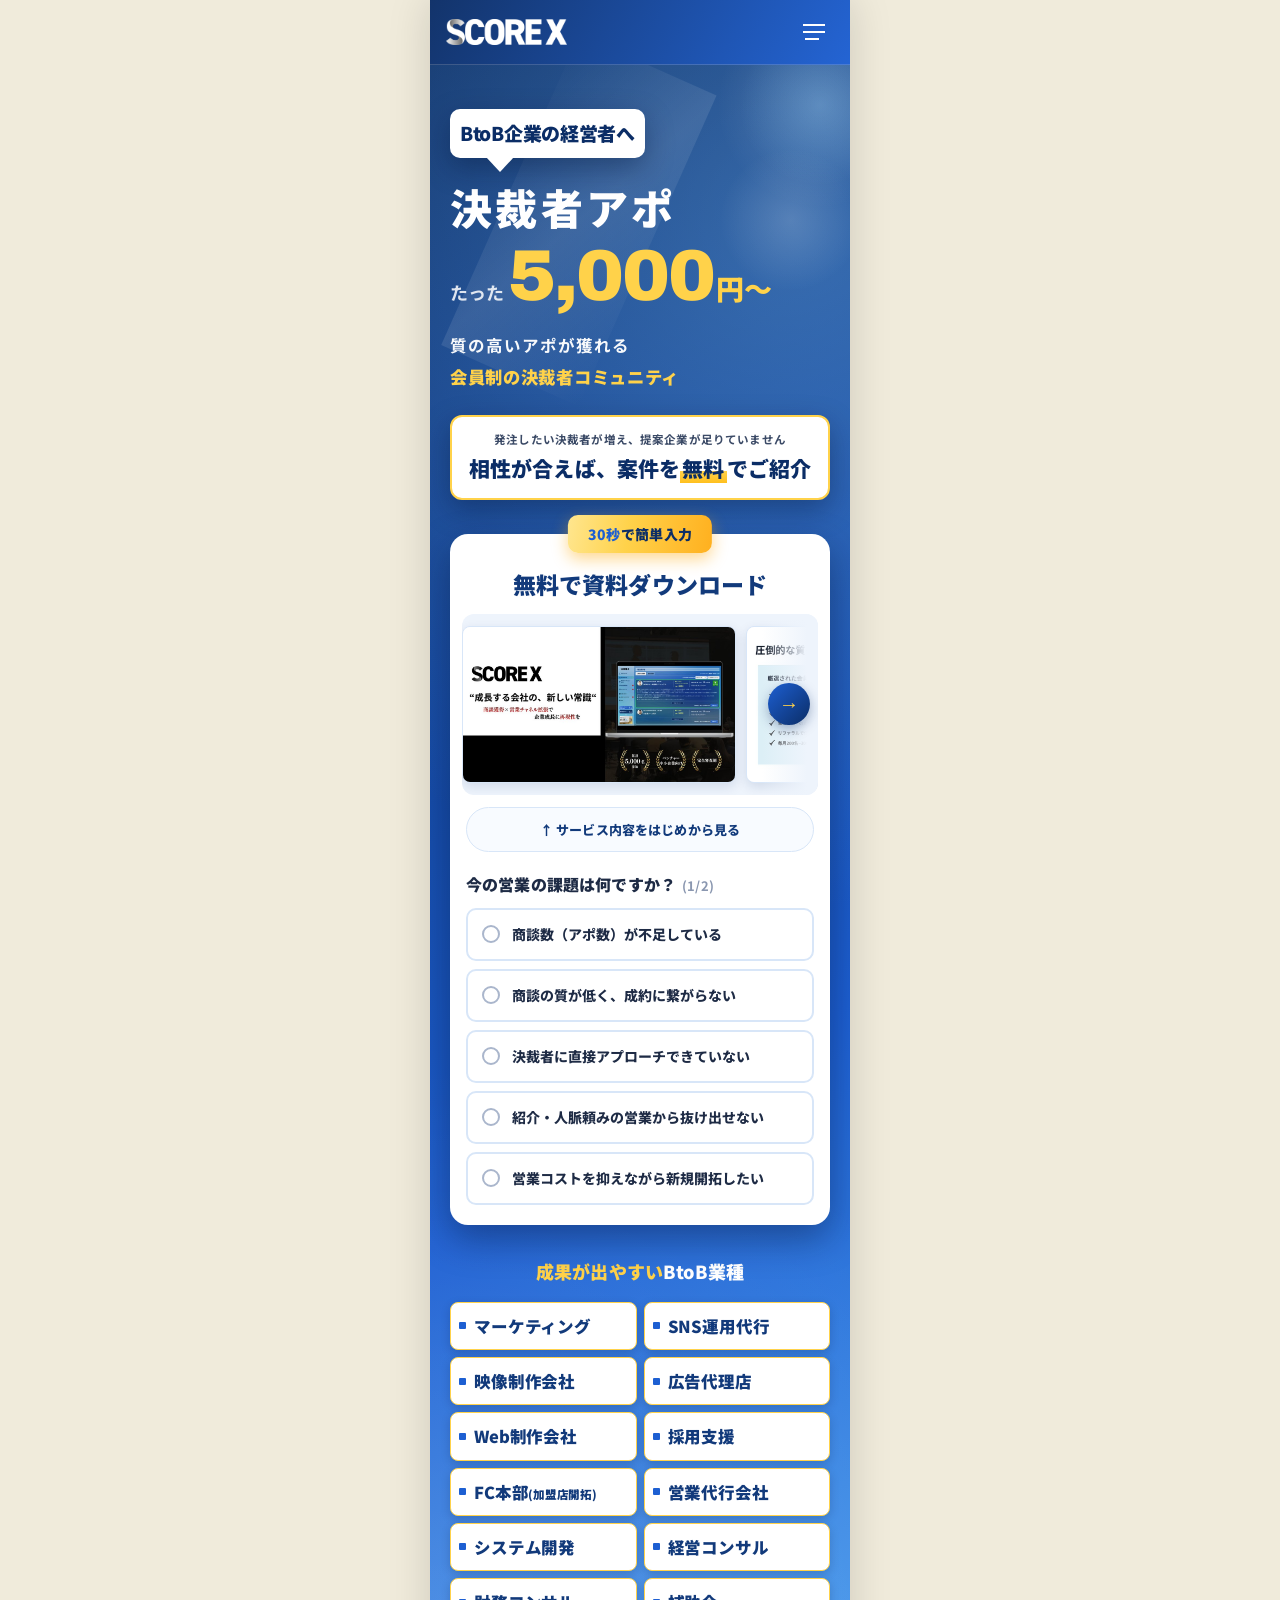
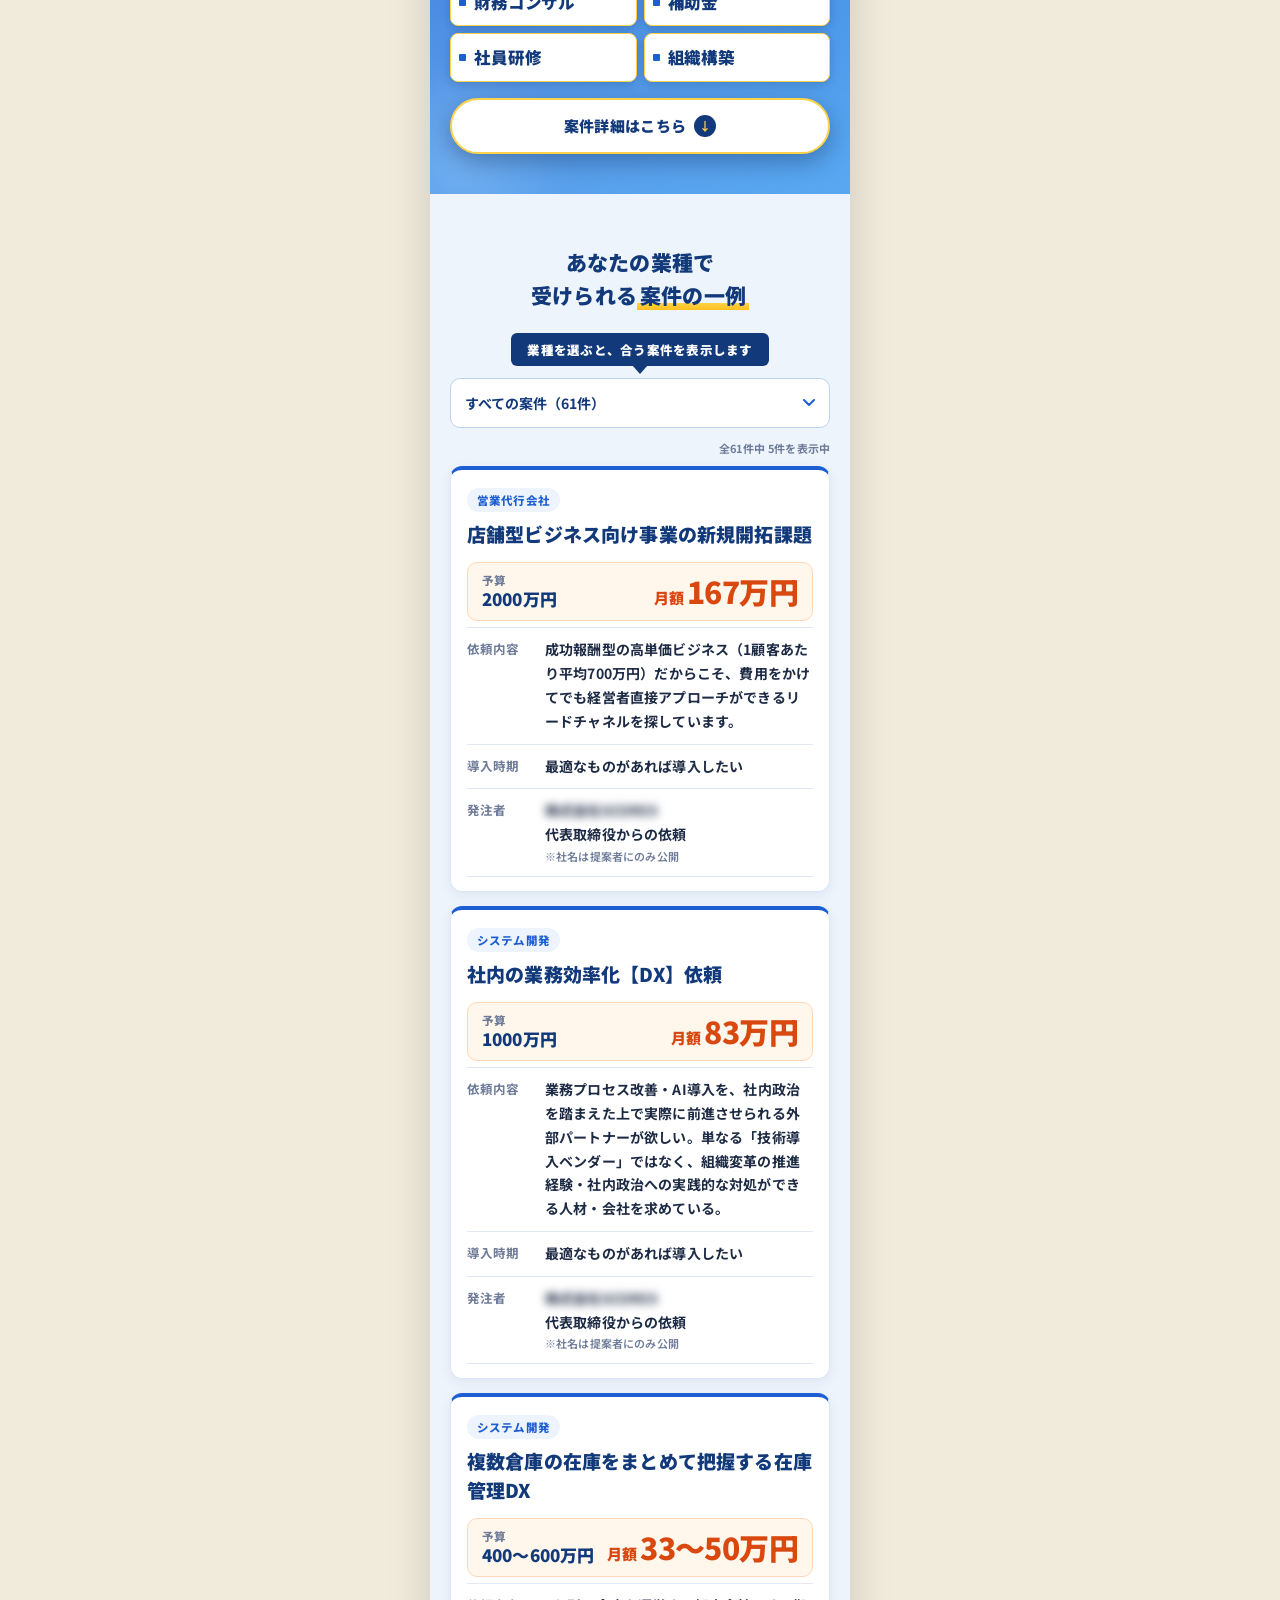
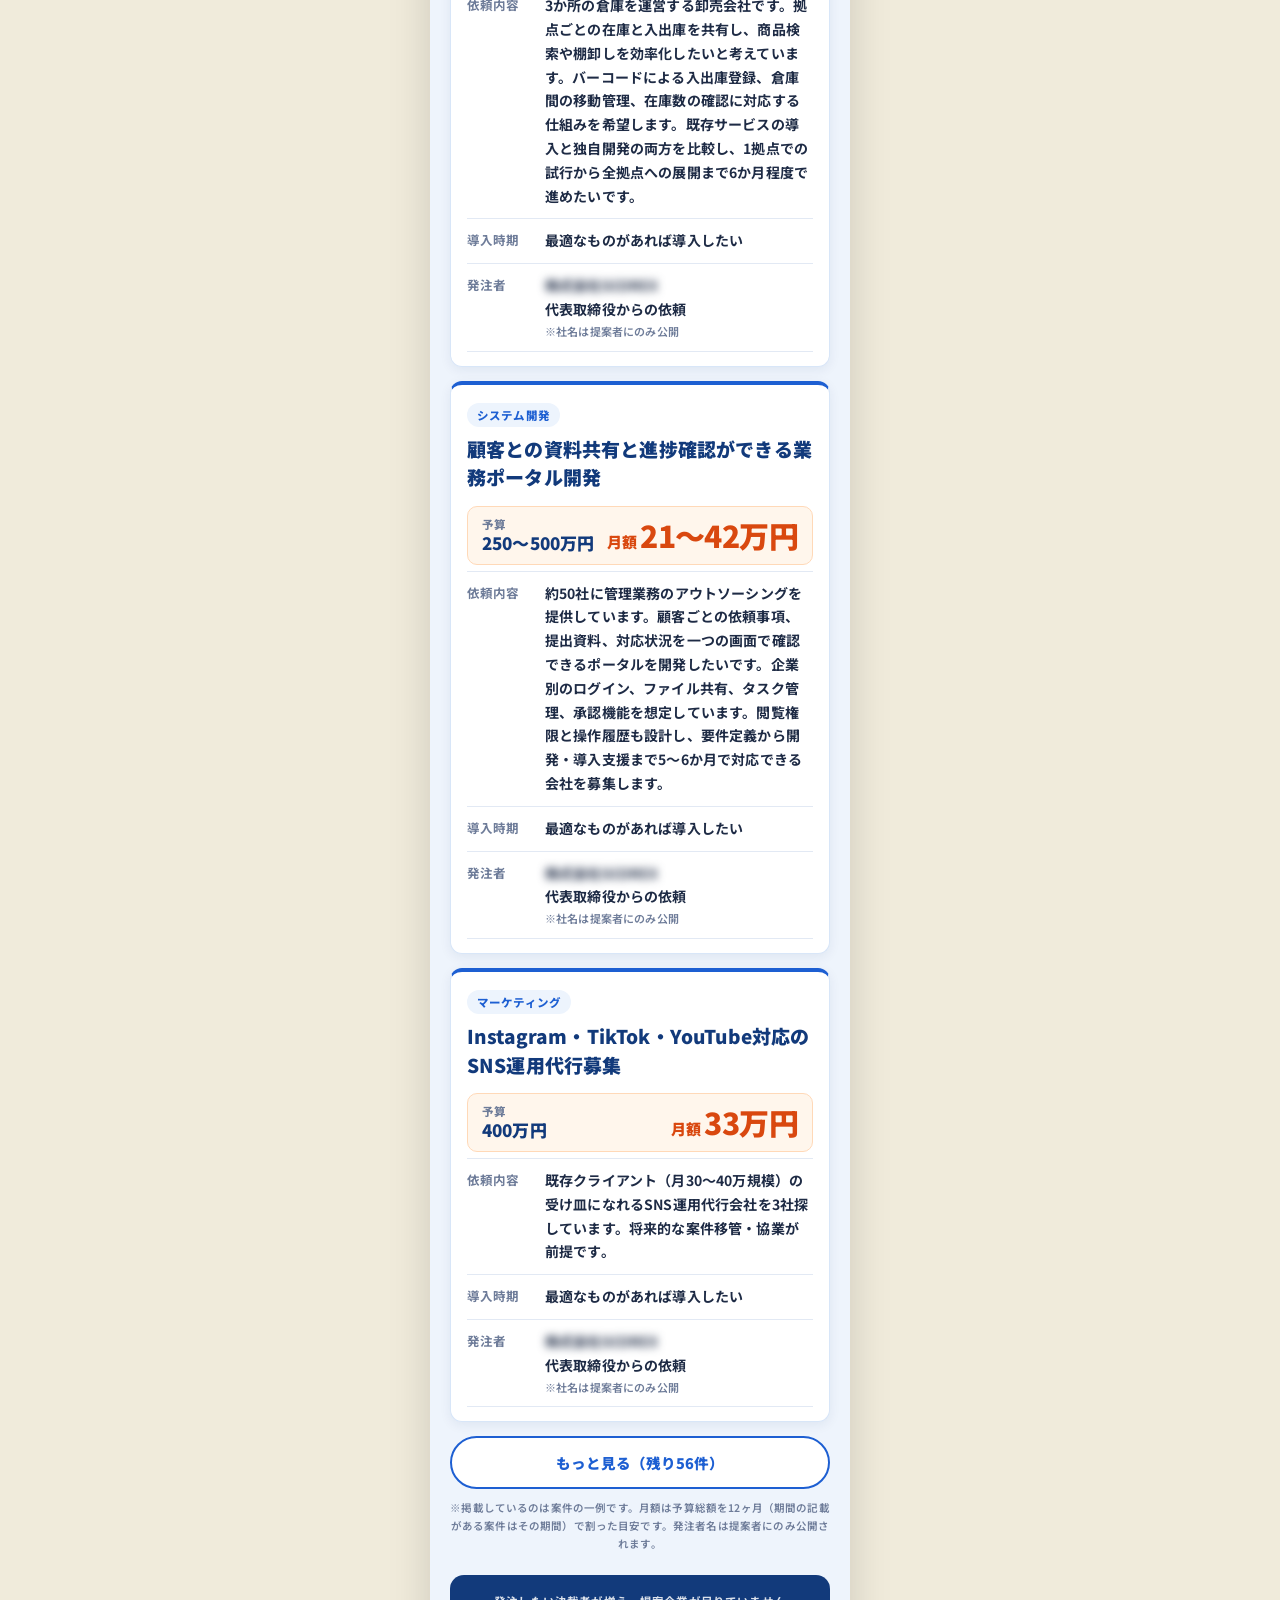
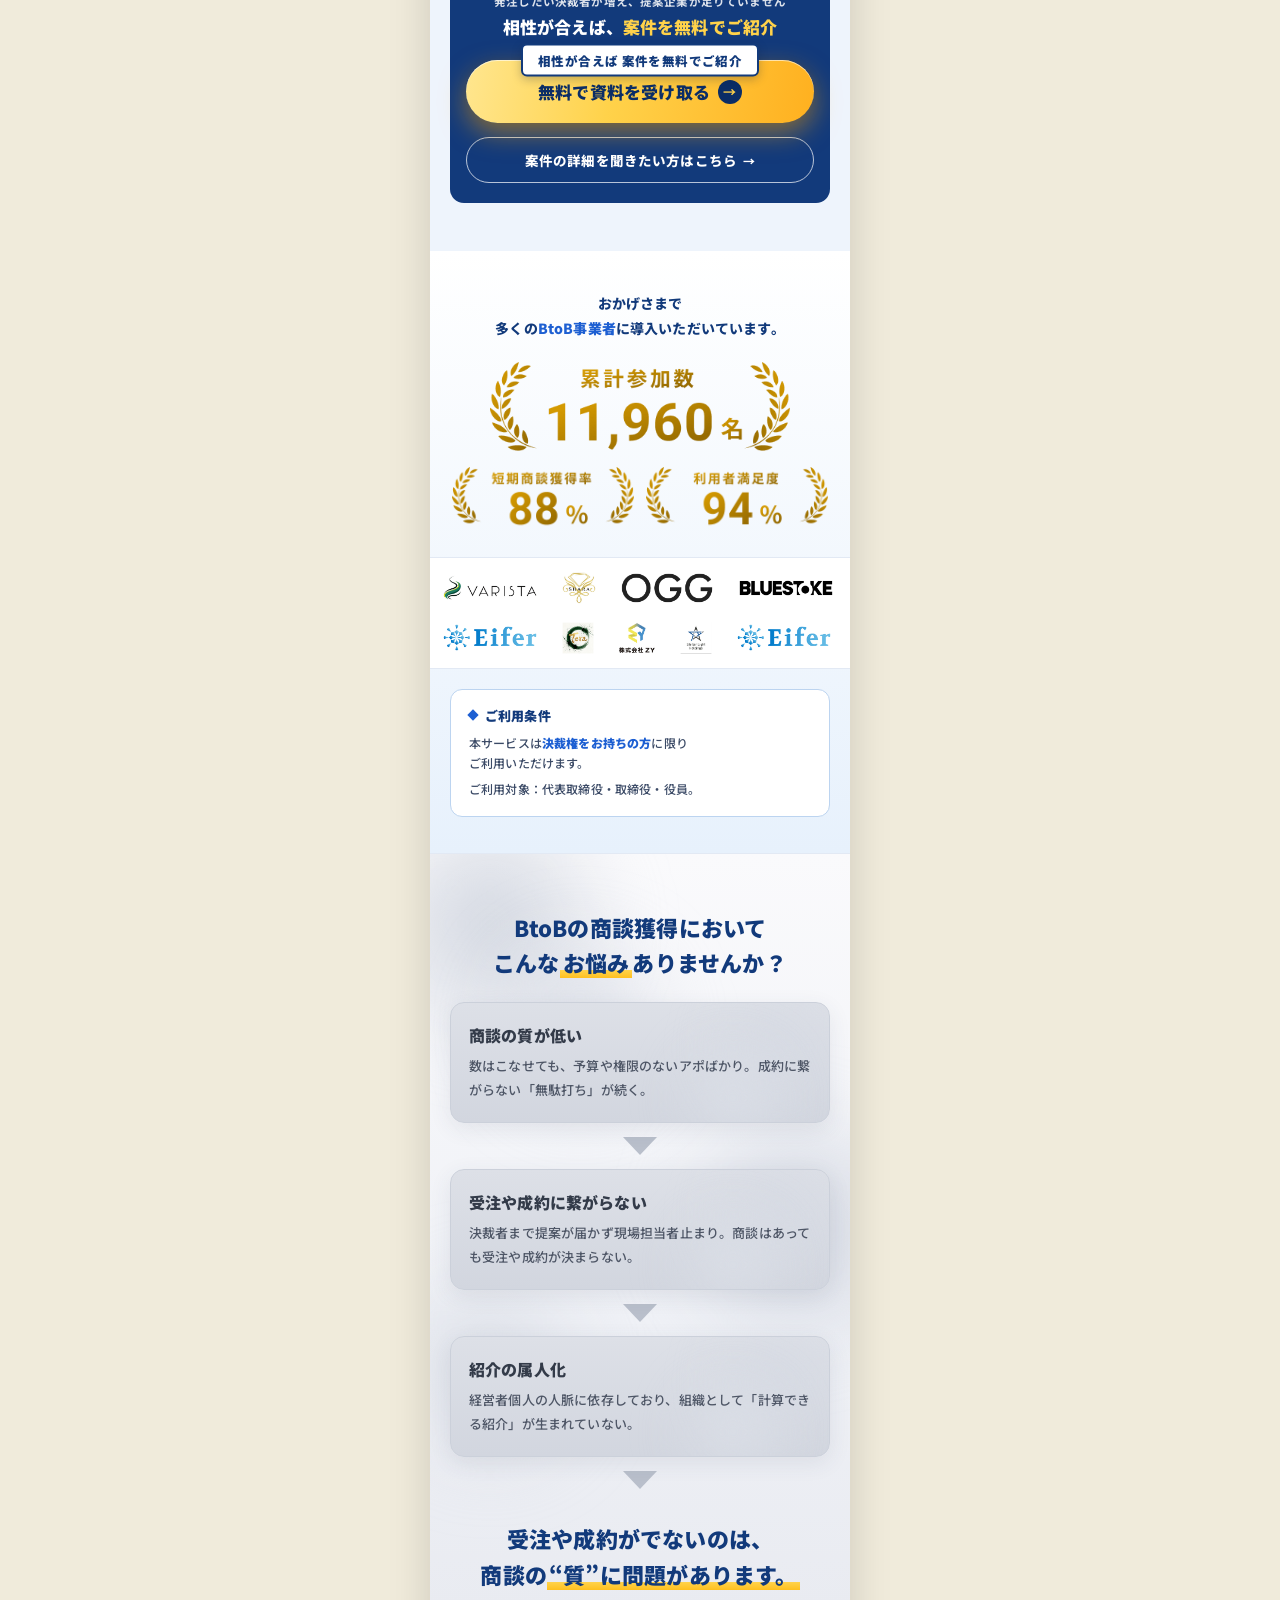
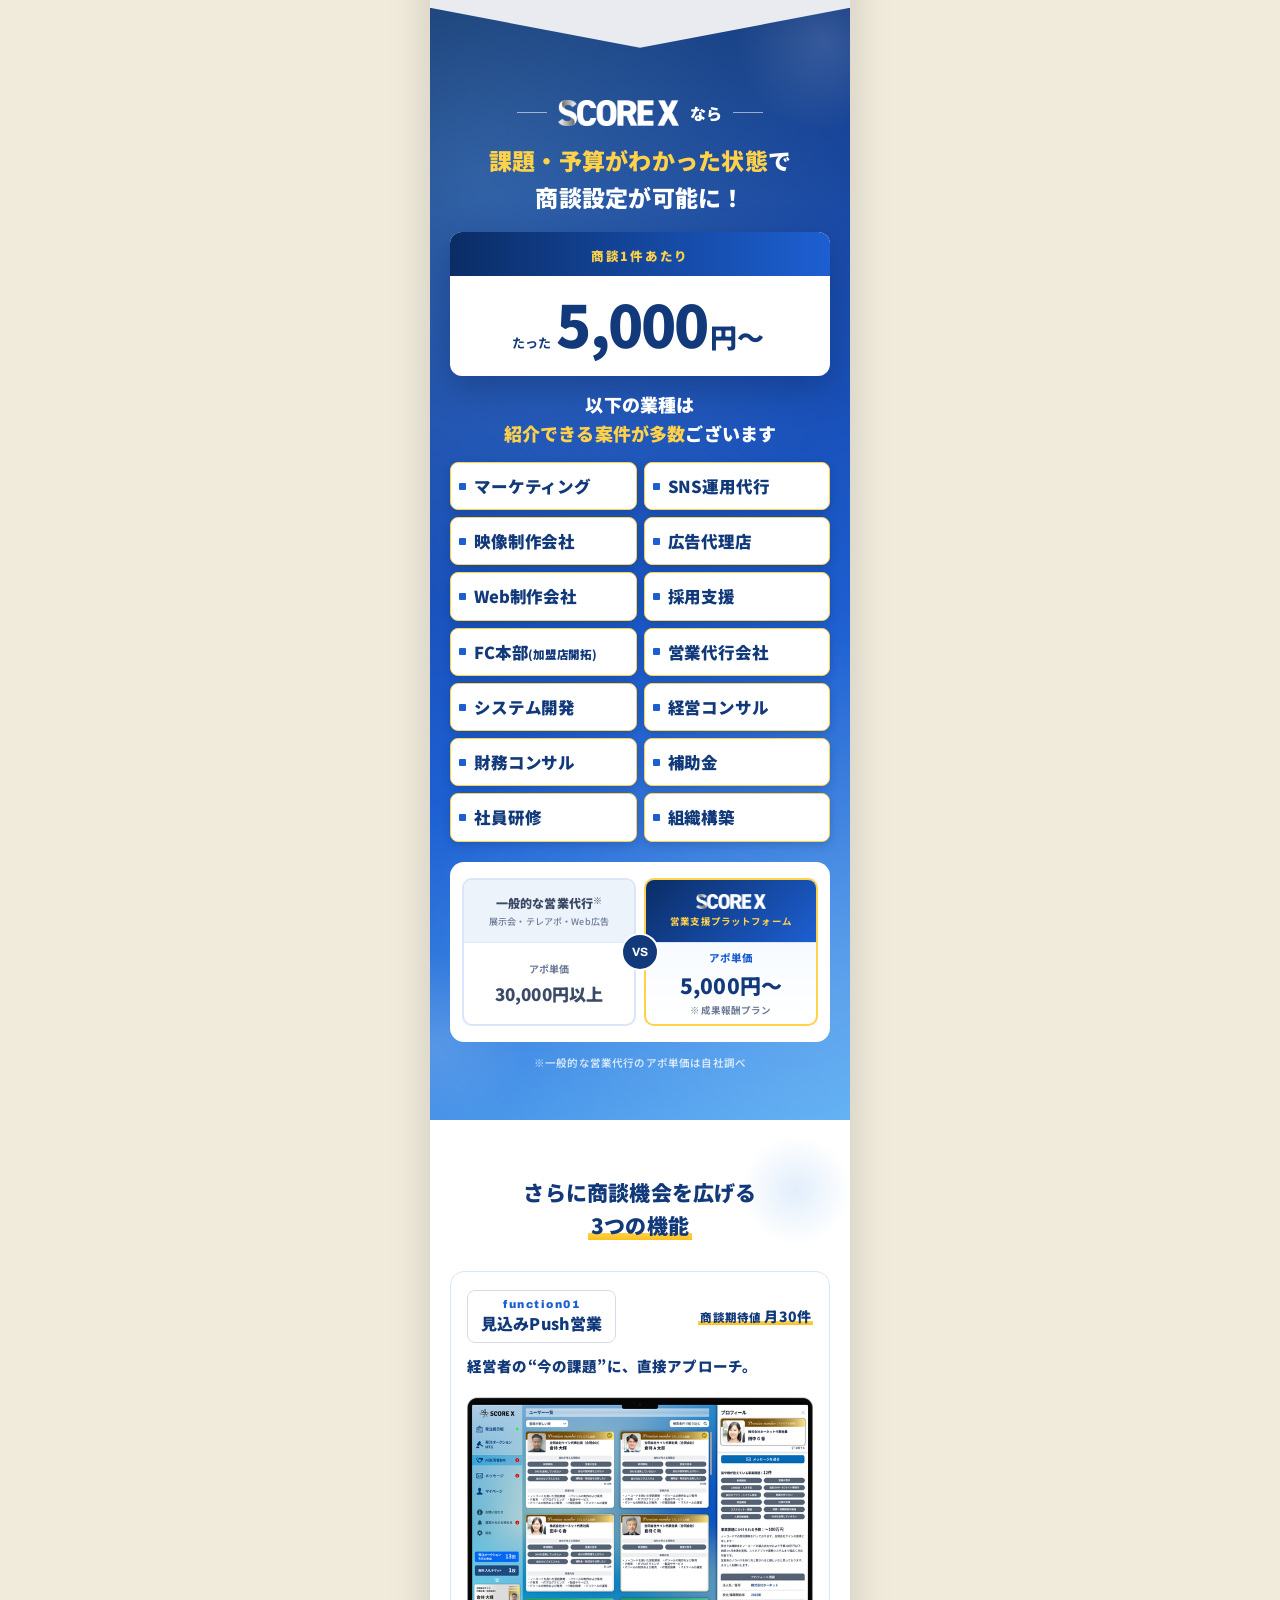
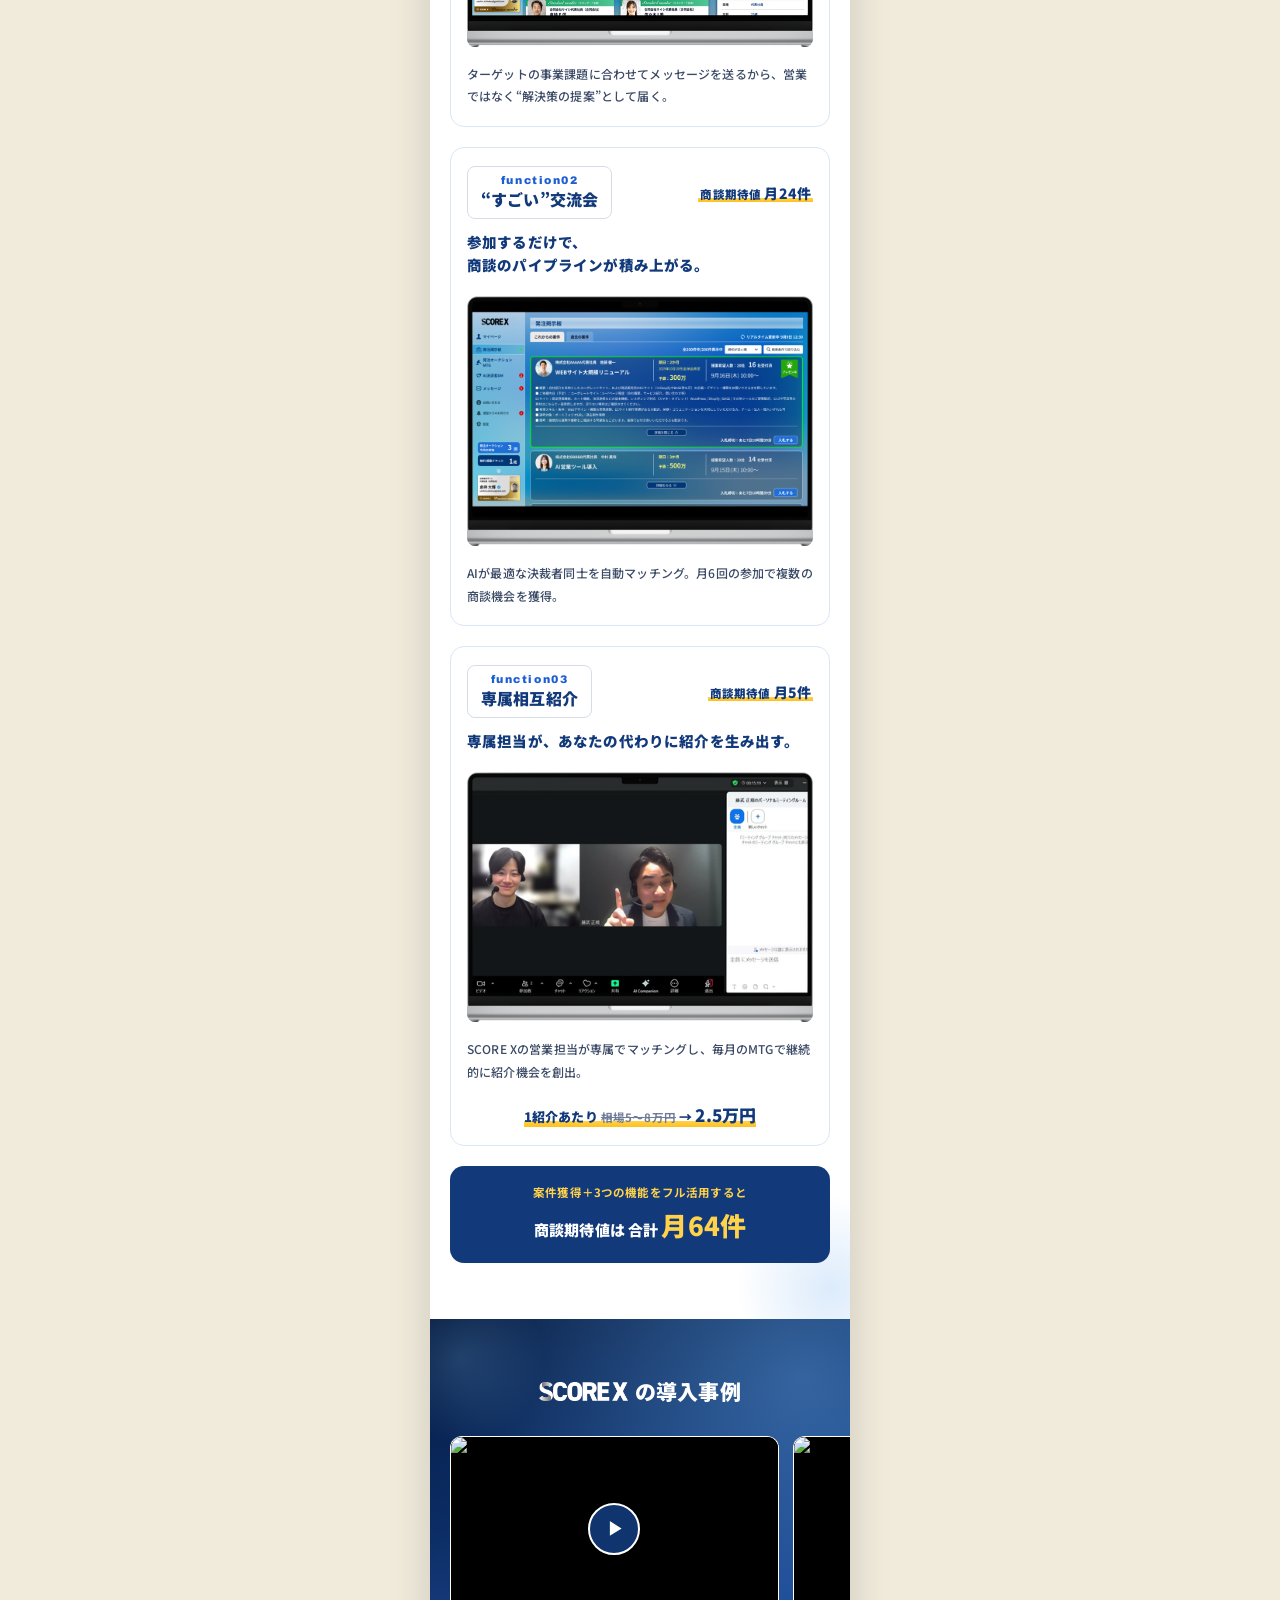
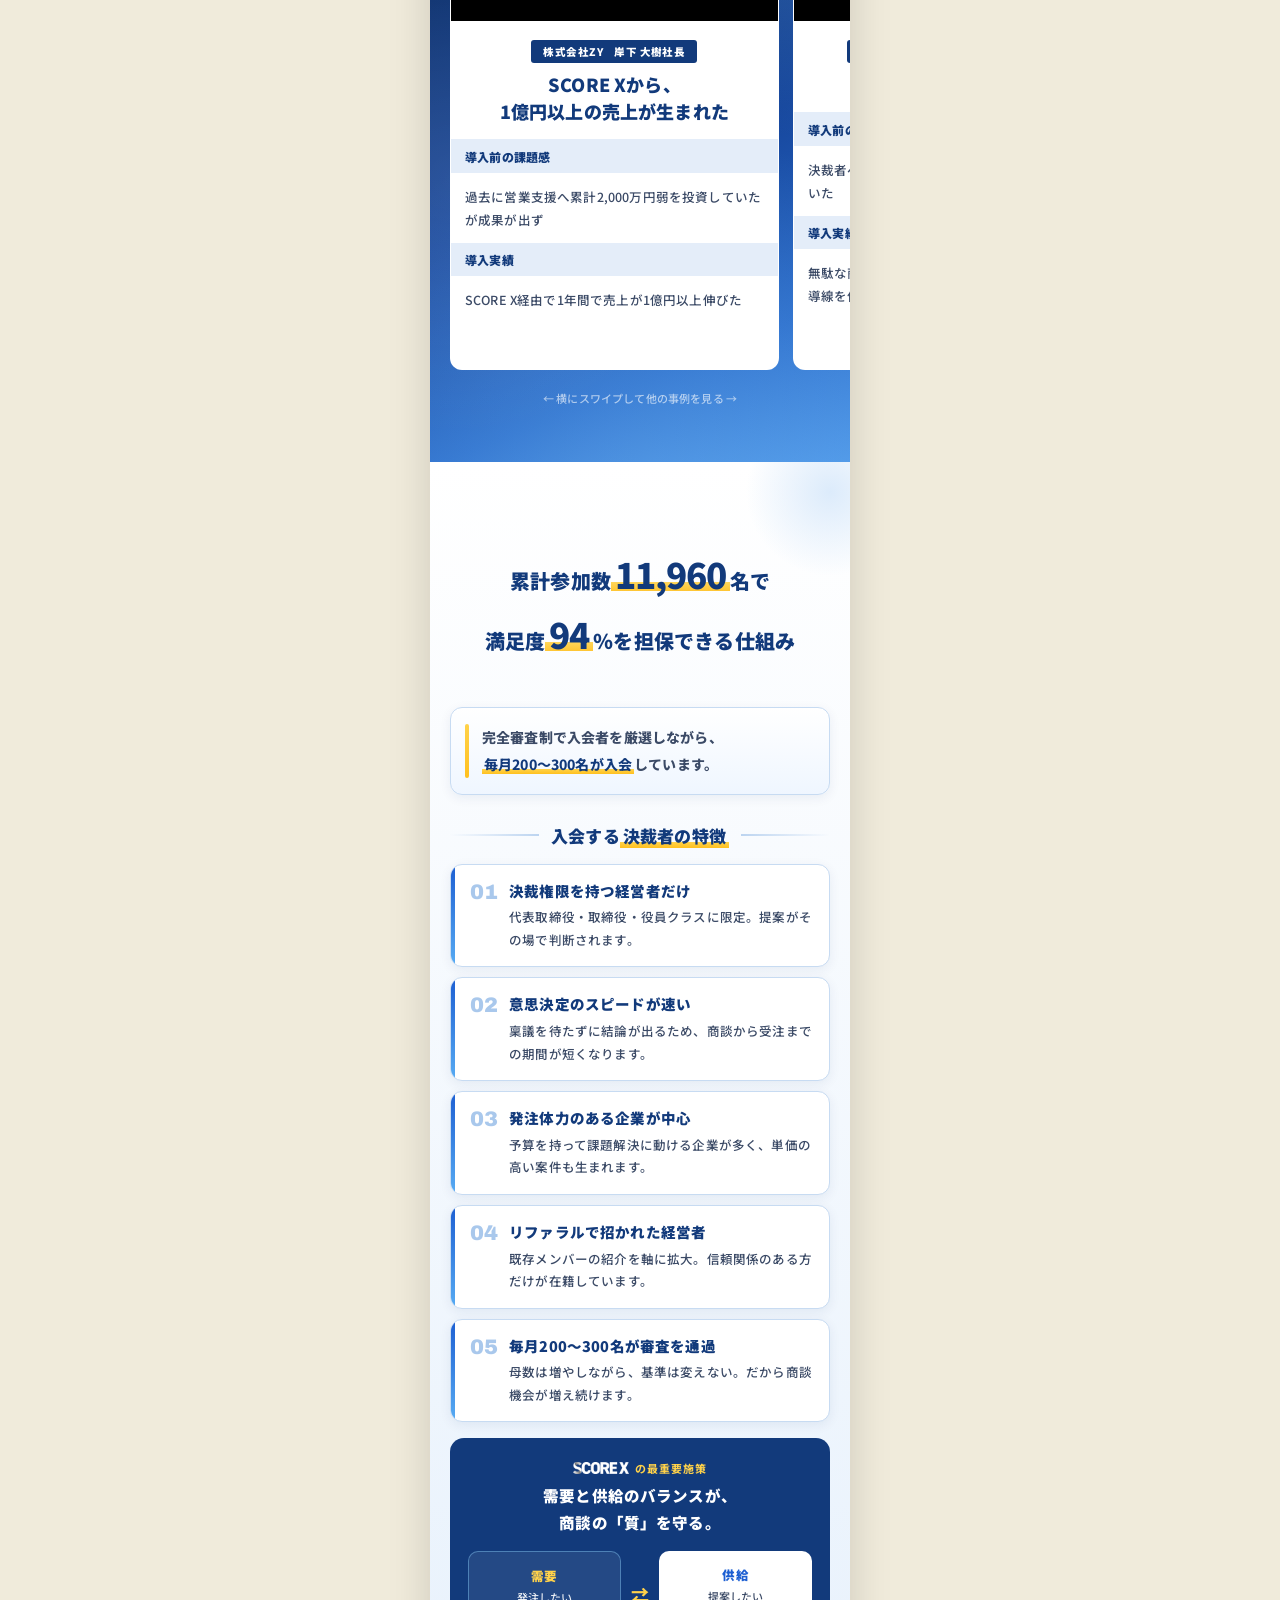
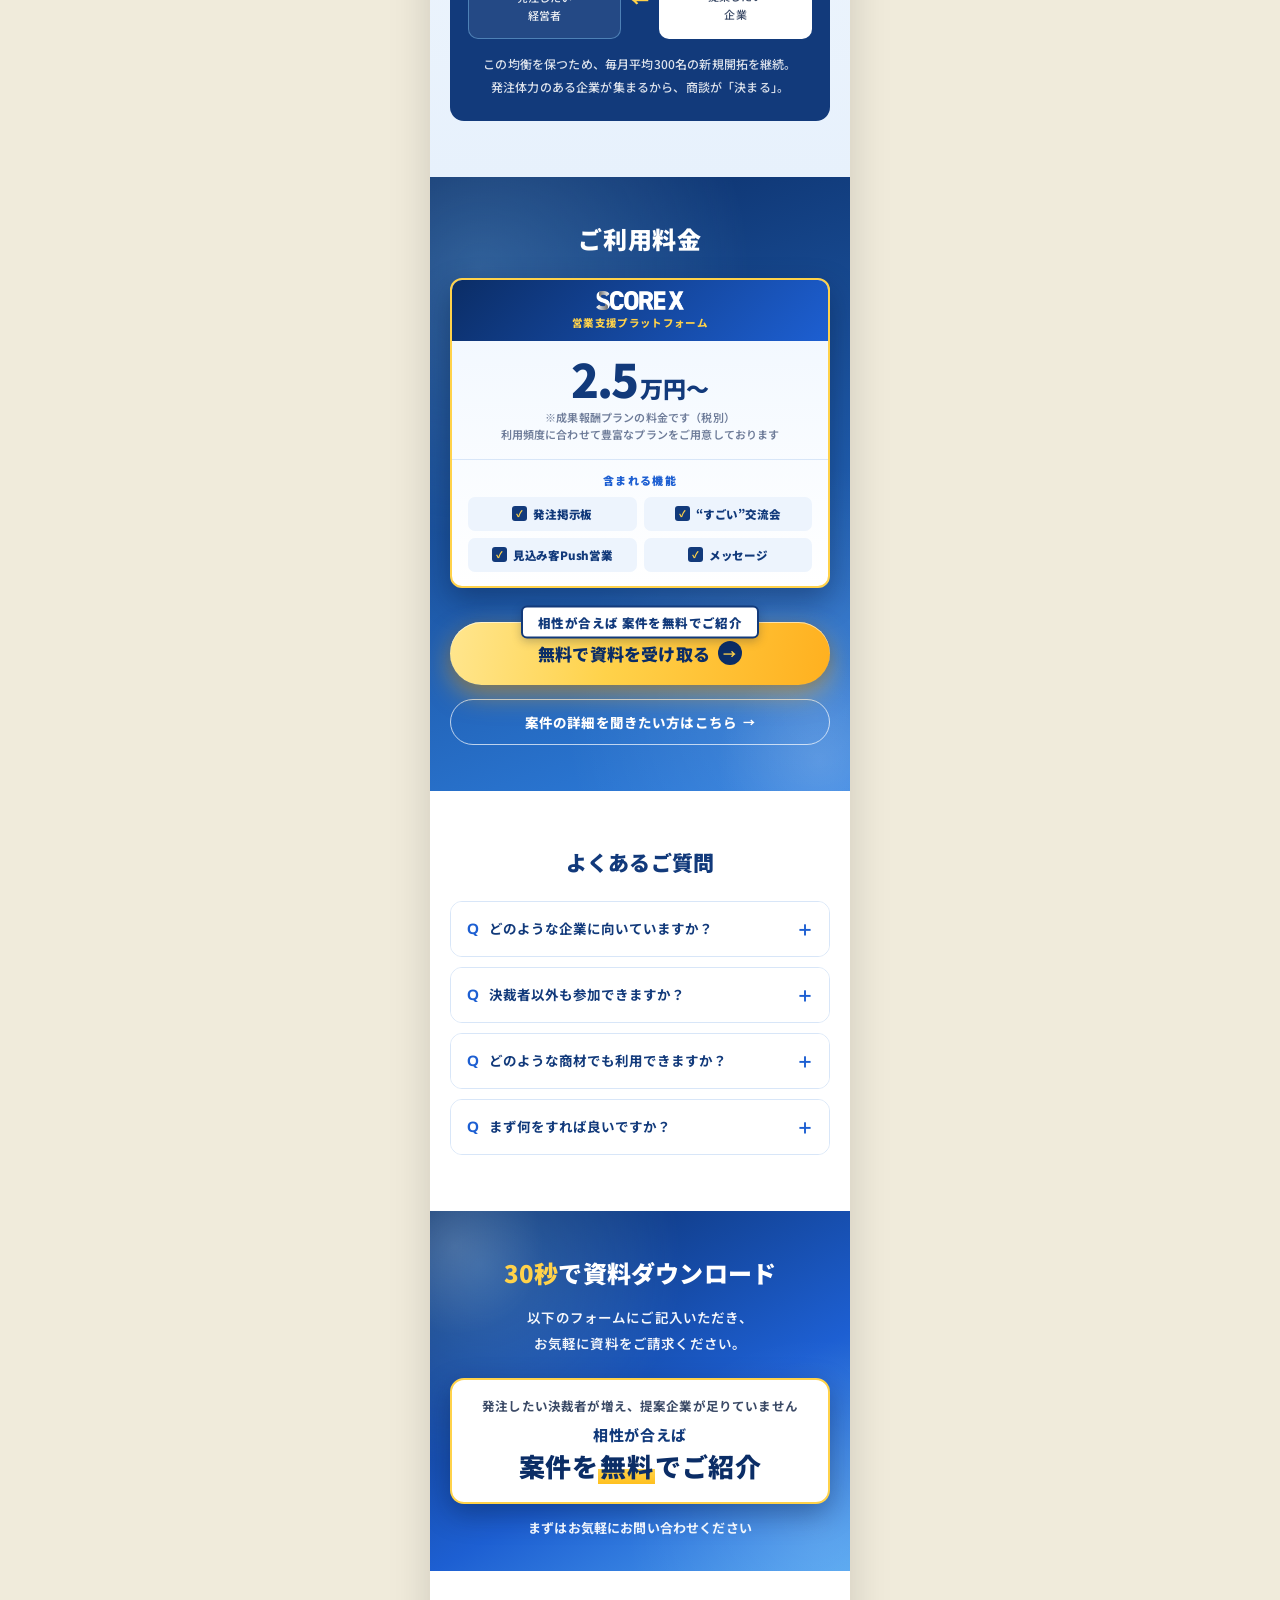
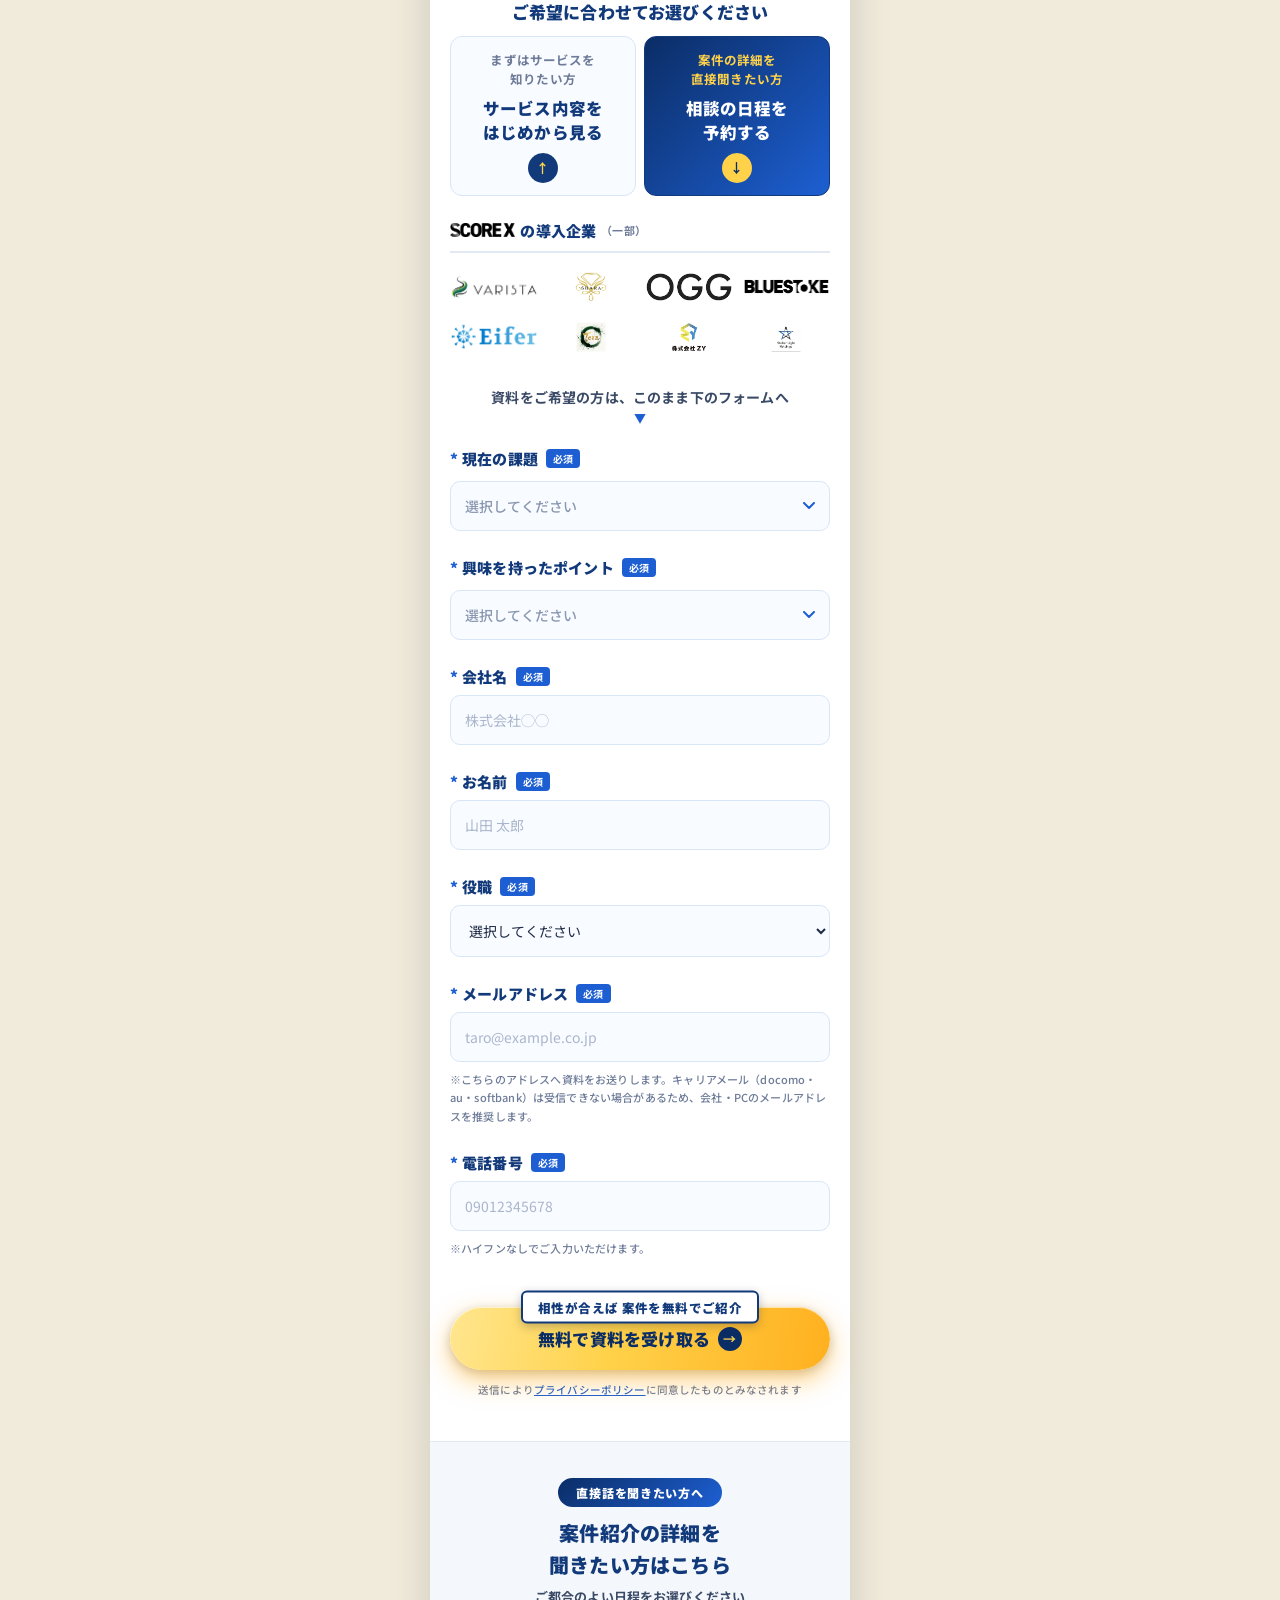
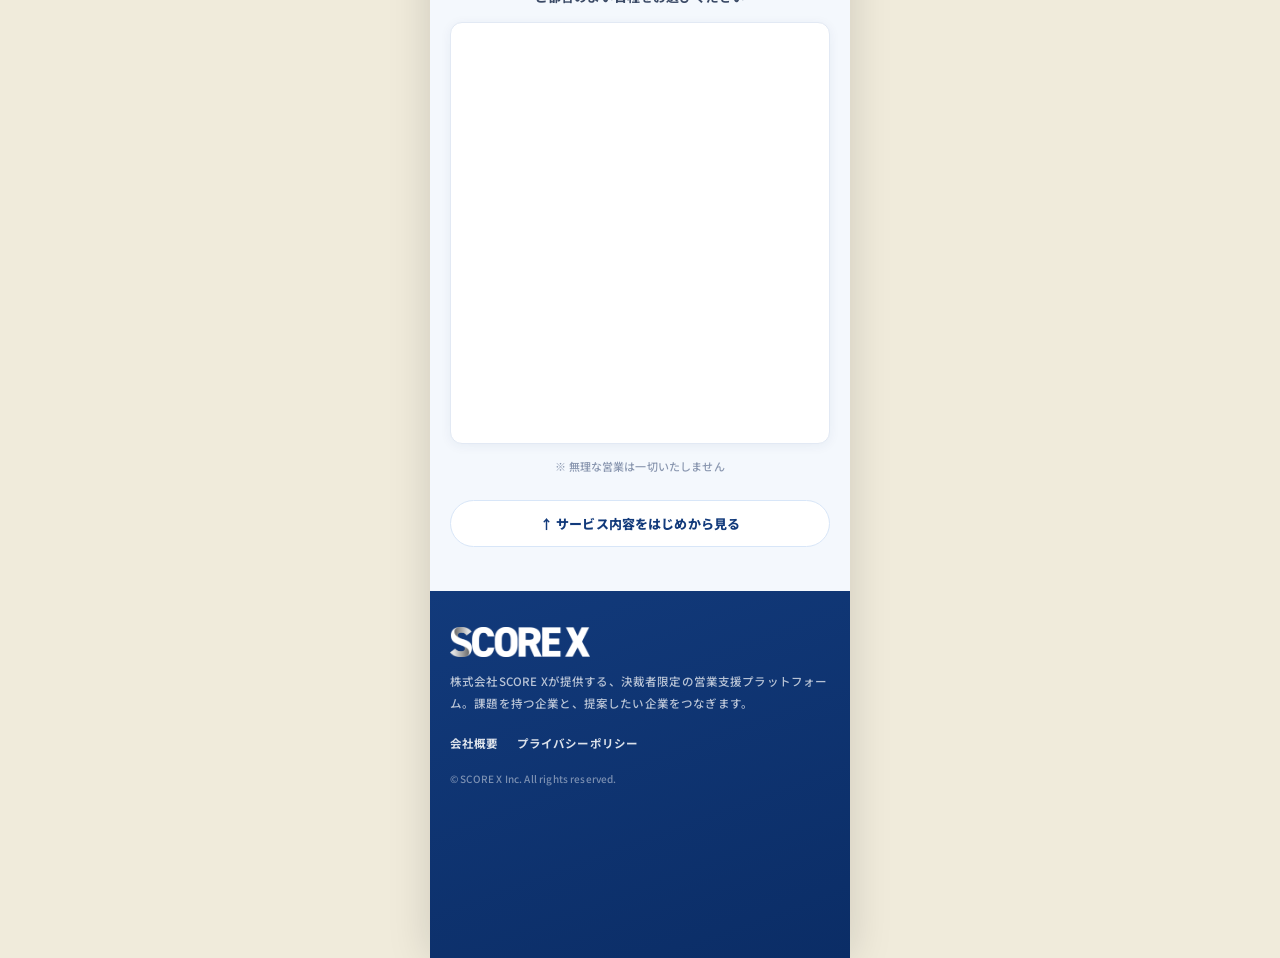
==== commit 94c8547d: "すべての案件表示時は予算総額の高い順に並べる Co-Authored-By: Claude Opus 5.5 <noreply@anthropic.com>" ====
--- a/index.html
+++ b/index.html
@@ -116,14 +116,15 @@
                 </select></div>
               <div><p style="margin:0 0 6px;font-size:13px;font-weight:900;color:#123A7B">メールアドレス<span style="margin-left:6px;font-size:9.5px;font-weight:700;color:#fff;background:#1D5FD2;border-radius:4px;padding:2px 6px;vertical-align:1px">必須</span></p><input type="email" name="email" required placeholder="taro@example.co.jp" style="width:100%;box-sizing:border-box;border:1.5px solid #D8E6F8;border-radius:10px;padding:12px;font-size:14px;font-family:inherit;background:#F8FBFF">
                 <p style="margin:6px 0 0;font-size:10.5px;line-height:1.6;color:#6E7C99">※こちらのアドレスへ資料をお送りします。</p></div>
+              <div><p style="margin:0 0 6px;font-size:13px;font-weight:900;color:#123A7B">電話番号<span style="margin-left:6px;font-size:9.5px;font-weight:700;color:#fff;background:#1D5FD2;border-radius:4px;padding:2px 6px;vertical-align:1px">必須</span></p><input type="tel" name="phone" required placeholder="09012345678" autocomplete="tel" style="width:100%;box-sizing:border-box;border:1.5px solid #D8E6F8;border-radius:10px;padding:12px;font-size:14px;font-family:inherit;background:#F8FBFF">
+                <p style="margin:6px 0 0;font-size:10.5px;line-height:1.6;color:#6E7C99">※ハイフンなしでご入力いただけます。</p></div>
             </div>
             <button type="submit" id="fvSubmitBtn" class="cta" style="margin-top:20px;display:flex;align-items:center;justify-content:center;gap:8px;background:linear-gradient(100deg,#FFE68F 0%,#FFD24A 42%,#FFB01F 100%);color:#0B2D66;font-size:17px;font-weight:900;letter-spacing:0.01em;padding:17px 20px;border-radius:100px;box-shadow:0 10px 26px rgba(255,168,10,0.45),inset 0 1px 0 rgba(255,255,255,0.6);width:100%;border:none;cursor:pointer;font-family:inherit">無料で資料を受け取る<span style="display:inline-flex;width:24px;height:24px;border-radius:50%;background:#0B2D66;color:#FFD24A;align-items:center;justify-content:center;font-size:13px;font-weight:700;flex-shrink:0">→</span></button>
             <p style="margin:8px 0 0;text-align:center;font-size:10.5px;color:#6E7C99">送信により<a href="https://scorex.co.jp/privacy.html" target="_blank" rel="noopener" style="text-decoration:underline">プライバシーポリシー</a>に同意したものとみなされます</p>
             <button type="button" class="fvq-back" style="display:block;margin:12px auto 0;background:none;border:none;padding:4px 8px;font-family:inherit;font-size:12px;font-weight:700;color:#6E7C99;cursor:pointer">← 前の質問に戻る</button>
           </div>
-          <!-- FVフォームでは聞かない項目。下部フォームと同じ項目名で空欄のまま送信し、スプシ側の列がずれないようにする -->
+          <!-- FVフォームでは聞かない項目（興味を持ったポイント）。下部フォームと同じ項目名で空欄のまま送信し、スプシ側の列がずれないようにする -->
           <input type="hidden" name="interest_point" value="">
-          <input type="hidden" name="phone" value="">
           <input type="hidden" name="form_location" value="FVフォーム">
           <input type="hidden" name="page_url">
           <input type="hidden" name="landing_url">
@@ -187,7 +188,7 @@
       </select>
       <p id="jobCount" style="margin:0 0 10px;text-align:right;font-size:11px;font-weight:700;color:#6E7C99"></p>
       <div id="jobList" style="display:flex;flex-direction:column;gap:14px">
-        <div class="job-card" data-cat="consul marketing" style="background:#fff;border:1.5px solid #D8E6F8;border-top:4px solid #1D5FD2;border-radius:12px;padding:16px 16px 14px;box-shadow:0 3px 12px rgba(11,45,102,0.07)">
+        <div class="job-card" data-cat="consul marketing" data-budget="120" style="background:#fff;border:1.5px solid #D8E6F8;border-top:4px solid #1D5FD2;border-radius:12px;padding:16px 16px 14px;box-shadow:0 3px 12px rgba(11,45,102,0.07)">
           <span style="display:inline-block;margin:0 0 8px;background:#EDF4FD;color:#1D5FD2;font-size:11.5px;font-weight:800;line-height:1.4;padding:4px 10px;border-radius:100px">経営コンサル</span>
           <p style="margin:0 0 14px;font-size:min(19px,5vw);font-weight:900;line-height:1.5;color:#123A7B;text-wrap:pretty">ECコンサルタント</p>
           <div style="display:flex;align-items:center;justify-content:space-between;gap:10px;background:#FFF6EC;border:1.5px solid #FFD9B8;border-radius:10px;padding:10px 14px;margin-bottom:6px">
@@ -198,7 +199,7 @@
           <div style="display:flex;gap:10px;padding:10px 0;border-top:1px solid #E2E9F4"><span style="flex-shrink:0;width:68px;font-size:12.5px;font-weight:700;color:#6E7C99;line-height:1.7">導入時期</span><span style="flex:1;min-width:0;font-size:14px;font-weight:700;color:#1E2B45;line-height:1.7">最適なものがあれば導入したい</span></div>
           <div style="display:flex;gap:10px;padding:10px 0;border-top:1px solid #E2E9F4;border-bottom:1px solid #E2E9F4"><span style="flex-shrink:0;width:68px;font-size:12.5px;font-weight:700;color:#6E7C99;line-height:1.7">発注者</span><span style="flex:1;min-width:0;font-size:14px;font-weight:700;color:#1E2B45;line-height:1.7"><span style="filter:blur(4px);user-select:none" aria-hidden="true">株式会社SCOREX</span><span style="display:block">代表取締役からの依頼</span><span style="display:block;font-size:11px;font-weight:600;color:#6E7C99">※社名は提案者にのみ公開</span></span></div>
         </div>
-        <div class="job-card" data-cat="marketing sns" style="background:#fff;border:1.5px solid #D8E6F8;border-top:4px solid #1D5FD2;border-radius:12px;padding:16px 16px 14px;box-shadow:0 3px 12px rgba(11,45,102,0.07)">
+        <div class="job-card" data-cat="marketing sns" data-budget="100" style="background:#fff;border:1.5px solid #D8E6F8;border-top:4px solid #1D5FD2;border-radius:12px;padding:16px 16px 14px;box-shadow:0 3px 12px rgba(11,45,102,0.07)">
           <span style="display:inline-block;margin:0 0 8px;background:#EDF4FD;color:#1D5FD2;font-size:11.5px;font-weight:800;line-height:1.4;padding:4px 10px;border-radius:100px">マーケティング</span>
           <p style="margin:0 0 14px;font-size:min(19px,5vw);font-weight:900;line-height:1.5;color:#123A7B;text-wrap:pretty">【ショート動画】を用いた新規集客</p>
           <div style="display:flex;align-items:center;justify-content:space-between;gap:10px;background:#FFF6EC;border:1.5px solid #FFD9B8;border-radius:10px;padding:10px 14px;margin-bottom:6px">
@@ -209,7 +210,7 @@
           <div style="display:flex;gap:10px;padding:10px 0;border-top:1px solid #E2E9F4"><span style="flex-shrink:0;width:68px;font-size:12.5px;font-weight:700;color:#6E7C99;line-height:1.7">導入時期</span><span style="flex:1;min-width:0;font-size:14px;font-weight:700;color:#1E2B45;line-height:1.7">最適なものがあれば導入したい</span></div>
           <div style="display:flex;gap:10px;padding:10px 0;border-top:1px solid #E2E9F4;border-bottom:1px solid #E2E9F4"><span style="flex-shrink:0;width:68px;font-size:12.5px;font-weight:700;color:#6E7C99;line-height:1.7">発注者</span><span style="flex:1;min-width:0;font-size:14px;font-weight:700;color:#1E2B45;line-height:1.7"><span style="filter:blur(4px);user-select:none" aria-hidden="true">株式会社SCOREX</span><span style="display:block">代表取締役からの依頼</span><span style="display:block;font-size:11px;font-weight:600;color:#6E7C99">※社名は提案者にのみ公開</span></span></div>
         </div>
-        <div class="job-card" data-cat="marketing sns" style="background:#fff;border:1.5px solid #D8E6F8;border-top:4px solid #1D5FD2;border-radius:12px;padding:16px 16px 14px;box-shadow:0 3px 12px rgba(11,45,102,0.07)">
+        <div class="job-card" data-cat="marketing sns" data-budget="100" style="background:#fff;border:1.5px solid #D8E6F8;border-top:4px solid #1D5FD2;border-radius:12px;padding:16px 16px 14px;box-shadow:0 3px 12px rgba(11,45,102,0.07)">
           <span style="display:inline-block;margin:0 0 8px;background:#EDF4FD;color:#1D5FD2;font-size:11.5px;font-weight:800;line-height:1.4;padding:4px 10px;border-radius:100px">マーケティング</span>
           <p style="margin:0 0 14px;font-size:min(19px,5vw);font-weight:900;line-height:1.5;color:#123A7B;text-wrap:pretty">新規リード獲得に向けたSNS＆コンテンツマーケティング代行</p>
           <div style="display:flex;align-items:center;justify-content:space-between;gap:10px;background:#FFF6EC;border:1.5px solid #FFD9B8;border-radius:10px;padding:10px 14px;margin-bottom:6px">
@@ -220,7 +221,7 @@
           <div style="display:flex;gap:10px;padding:10px 0;border-top:1px solid #E2E9F4"><span style="flex-shrink:0;width:68px;font-size:12.5px;font-weight:700;color:#6E7C99;line-height:1.7">導入時期</span><span style="flex:1;min-width:0;font-size:14px;font-weight:700;color:#1E2B45;line-height:1.7">最適なものがあれば導入したい</span></div>
           <div style="display:flex;gap:10px;padding:10px 0;border-top:1px solid #E2E9F4;border-bottom:1px solid #E2E9F4"><span style="flex-shrink:0;width:68px;font-size:12.5px;font-weight:700;color:#6E7C99;line-height:1.7">発注者</span><span style="flex:1;min-width:0;font-size:14px;font-weight:700;color:#1E2B45;line-height:1.7"><span style="filter:blur(4px);user-select:none" aria-hidden="true">株式会社SCOREX</span><span style="display:block">代表取締役からの依頼</span><span style="display:block;font-size:11px;font-weight:600;color:#6E7C99">※社名は提案者にのみ公開</span></span></div>
         </div>
-        <div class="job-card" data-cat="marketing sns" style="background:#fff;border:1.5px solid #D8E6F8;border-top:4px solid #1D5FD2;border-radius:12px;padding:16px 16px 14px;box-shadow:0 3px 12px rgba(11,45,102,0.07)">
+        <div class="job-card" data-cat="marketing sns" data-budget="120" style="background:#fff;border:1.5px solid #D8E6F8;border-top:4px solid #1D5FD2;border-radius:12px;padding:16px 16px 14px;box-shadow:0 3px 12px rgba(11,45,102,0.07)">
           <span style="display:inline-block;margin:0 0 8px;background:#EDF4FD;color:#1D5FD2;font-size:11.5px;font-weight:800;line-height:1.4;padding:4px 10px;border-radius:100px">マーケティング</span>
           <p style="margin:0 0 14px;font-size:min(19px,5vw);font-weight:900;line-height:1.5;color:#123A7B;text-wrap:pretty">公式LINEとSNSを活用したオーガニック集客基盤の構築</p>
           <div style="display:flex;align-items:center;justify-content:space-between;gap:10px;background:#FFF6EC;border:1.5px solid #FFD9B8;border-radius:10px;padding:10px 14px;margin-bottom:6px">
@@ -231,7 +232,7 @@
           <div style="display:flex;gap:10px;padding:10px 0;border-top:1px solid #E2E9F4"><span style="flex-shrink:0;width:68px;font-size:12.5px;font-weight:700;color:#6E7C99;line-height:1.7">導入時期</span><span style="flex:1;min-width:0;font-size:14px;font-weight:700;color:#1E2B45;line-height:1.7">最適なものがあれば導入したい</span></div>
           <div style="display:flex;gap:10px;padding:10px 0;border-top:1px solid #E2E9F4;border-bottom:1px solid #E2E9F4"><span style="flex-shrink:0;width:68px;font-size:12.5px;font-weight:700;color:#6E7C99;line-height:1.7">発注者</span><span style="flex:1;min-width:0;font-size:14px;font-weight:700;color:#1E2B45;line-height:1.7"><span style="filter:blur(4px);user-select:none" aria-hidden="true">株式会社SCOREX</span><span style="display:block">代表取締役からの依頼</span><span style="display:block;font-size:11px;font-weight:600;color:#6E7C99">※社名は提案者にのみ公開</span></span></div>
         </div>
-        <div class="job-card" data-cat="marketing sns" style="background:#fff;border:1.5px solid #D8E6F8;border-top:4px solid #1D5FD2;border-radius:12px;padding:16px 16px 14px;box-shadow:0 3px 12px rgba(11,45,102,0.07)">
+        <div class="job-card" data-cat="marketing sns" data-budget="400" style="background:#fff;border:1.5px solid #D8E6F8;border-top:4px solid #1D5FD2;border-radius:12px;padding:16px 16px 14px;box-shadow:0 3px 12px rgba(11,45,102,0.07)">
           <span style="display:inline-block;margin:0 0 8px;background:#EDF4FD;color:#1D5FD2;font-size:11.5px;font-weight:800;line-height:1.4;padding:4px 10px;border-radius:100px">マーケティング</span>
           <p style="margin:0 0 14px;font-size:min(19px,5vw);font-weight:900;line-height:1.5;color:#123A7B;text-wrap:pretty">Instagram・TikTok・YouTube対応のSNS運用代行募集</p>
           <div style="display:flex;align-items:center;justify-content:space-between;gap:10px;background:#FFF6EC;border:1.5px solid #FFD9B8;border-radius:10px;padding:10px 14px;margin-bottom:6px">
@@ -242,7 +243,7 @@
           <div style="display:flex;gap:10px;padding:10px 0;border-top:1px solid #E2E9F4"><span style="flex-shrink:0;width:68px;font-size:12.5px;font-weight:700;color:#6E7C99;line-height:1.7">導入時期</span><span style="flex:1;min-width:0;font-size:14px;font-weight:700;color:#1E2B45;line-height:1.7">最適なものがあれば導入したい</span></div>
           <div style="display:flex;gap:10px;padding:10px 0;border-top:1px solid #E2E9F4;border-bottom:1px solid #E2E9F4"><span style="flex-shrink:0;width:68px;font-size:12.5px;font-weight:700;color:#6E7C99;line-height:1.7">発注者</span><span style="flex:1;min-width:0;font-size:14px;font-weight:700;color:#1E2B45;line-height:1.7"><span style="filter:blur(4px);user-select:none" aria-hidden="true">株式会社SCOREX</span><span style="display:block">代表取締役からの依頼</span><span style="display:block;font-size:11px;font-weight:600;color:#6E7C99">※社名は提案者にのみ公開</span></span></div>
         </div>
-        <div class="job-card" data-cat="marketing sns" style="background:#fff;border:1.5px solid #D8E6F8;border-top:4px solid #1D5FD2;border-radius:12px;padding:16px 16px 14px;box-shadow:0 3px 12px rgba(11,45,102,0.07)">
+        <div class="job-card" data-cat="marketing sns" data-budget="180" style="background:#fff;border:1.5px solid #D8E6F8;border-top:4px solid #1D5FD2;border-radius:12px;padding:16px 16px 14px;box-shadow:0 3px 12px rgba(11,45,102,0.07)">
           <span style="display:inline-block;margin:0 0 8px;background:#EDF4FD;color:#1D5FD2;font-size:11.5px;font-weight:800;line-height:1.4;padding:4px 10px;border-radius:100px">マーケティング</span>
           <p style="margin:0 0 14px;font-size:min(19px,5vw);font-weight:900;line-height:1.5;color:#123A7B;text-wrap:pretty">マーケターまたはインフルエンサーマーケ会社の募集</p>
           <div style="display:flex;align-items:center;justify-content:space-between;gap:10px;background:#FFF6EC;border:1.5px solid #FFD9B8;border-radius:10px;padding:10px 14px;margin-bottom:6px">
@@ -253,7 +254,7 @@
           <div style="display:flex;gap:10px;padding:10px 0;border-top:1px solid #E2E9F4"><span style="flex-shrink:0;width:68px;font-size:12.5px;font-weight:700;color:#6E7C99;line-height:1.7">導入時期</span><span style="flex:1;min-width:0;font-size:14px;font-weight:700;color:#1E2B45;line-height:1.7">最適なものがあれば導入したい</span></div>
           <div style="display:flex;gap:10px;padding:10px 0;border-top:1px solid #E2E9F4;border-bottom:1px solid #E2E9F4"><span style="flex-shrink:0;width:68px;font-size:12.5px;font-weight:700;color:#6E7C99;line-height:1.7">発注者</span><span style="flex:1;min-width:0;font-size:14px;font-weight:700;color:#1E2B45;line-height:1.7"><span style="filter:blur(4px);user-select:none" aria-hidden="true">株式会社SCOREX</span><span style="display:block">代表取締役からの依頼</span><span style="display:block;font-size:11px;font-weight:600;color:#6E7C99">※社名は提案者にのみ公開</span></span></div>
         </div>
-        <div class="job-card" data-cat="video sns" style="background:#fff;border:1.5px solid #D8E6F8;border-top:4px solid #1D5FD2;border-radius:12px;padding:16px 16px 14px;box-shadow:0 3px 12px rgba(11,45,102,0.07)">
+        <div class="job-card" data-cat="video sns" data-budget="360" style="background:#fff;border:1.5px solid #D8E6F8;border-top:4px solid #1D5FD2;border-radius:12px;padding:16px 16px 14px;box-shadow:0 3px 12px rgba(11,45,102,0.07)">
           <span style="display:inline-block;margin:0 0 8px;background:#EDF4FD;color:#1D5FD2;font-size:11.5px;font-weight:800;line-height:1.4;padding:4px 10px;border-radius:100px">映像制作会社</span>
           <p style="margin:0 0 14px;font-size:min(19px,5vw);font-weight:900;line-height:1.5;color:#123A7B;text-wrap:pretty">【ショート動画】を用いた新規集客</p>
           <div style="display:flex;align-items:center;justify-content:space-between;gap:10px;background:#FFF6EC;border:1.5px solid #FFD9B8;border-radius:10px;padding:10px 14px;margin-bottom:6px">
@@ -264,7 +265,7 @@
           <div style="display:flex;gap:10px;padding:10px 0;border-top:1px solid #E2E9F4"><span style="flex-shrink:0;width:68px;font-size:12.5px;font-weight:700;color:#6E7C99;line-height:1.7">導入時期</span><span style="flex:1;min-width:0;font-size:14px;font-weight:700;color:#1E2B45;line-height:1.7">最適なものがあれば導入したい</span></div>
           <div style="display:flex;gap:10px;padding:10px 0;border-top:1px solid #E2E9F4;border-bottom:1px solid #E2E9F4"><span style="flex-shrink:0;width:68px;font-size:12.5px;font-weight:700;color:#6E7C99;line-height:1.7">発注者</span><span style="flex:1;min-width:0;font-size:14px;font-weight:700;color:#1E2B45;line-height:1.7"><span style="filter:blur(4px);user-select:none" aria-hidden="true">株式会社SCOREX</span><span style="display:block">代表取締役からの依頼</span><span style="display:block;font-size:11px;font-weight:600;color:#6E7C99">※社名は提案者にのみ公開</span></span></div>
         </div>
-        <div class="job-card" data-cat="video" style="background:#fff;border:1.5px solid #D8E6F8;border-top:4px solid #1D5FD2;border-radius:12px;padding:16px 16px 14px;box-shadow:0 3px 12px rgba(11,45,102,0.07)">
+        <div class="job-card" data-cat="video" data-budget="100" style="background:#fff;border:1.5px solid #D8E6F8;border-top:4px solid #1D5FD2;border-radius:12px;padding:16px 16px 14px;box-shadow:0 3px 12px rgba(11,45,102,0.07)">
           <span style="display:inline-block;margin:0 0 8px;background:#EDF4FD;color:#1D5FD2;font-size:11.5px;font-weight:800;line-height:1.4;padding:4px 10px;border-radius:100px">映像制作会社</span>
           <p style="margin:0 0 14px;font-size:min(19px,5vw);font-weight:900;line-height:1.5;color:#123A7B;text-wrap:pretty">配信限定の番組制作</p>
           <div style="display:flex;align-items:center;justify-content:space-between;gap:10px;background:#FFF6EC;border:1.5px solid #FFD9B8;border-radius:10px;padding:10px 14px;margin-bottom:6px">
@@ -275,7 +276,7 @@
           <div style="display:flex;gap:10px;padding:10px 0;border-top:1px solid #E2E9F4"><span style="flex-shrink:0;width:68px;font-size:12.5px;font-weight:700;color:#6E7C99;line-height:1.7">導入時期</span><span style="flex:1;min-width:0;font-size:14px;font-weight:700;color:#1E2B45;line-height:1.7">最適なものがあれば導入したい</span></div>
           <div style="display:flex;gap:10px;padding:10px 0;border-top:1px solid #E2E9F4;border-bottom:1px solid #E2E9F4"><span style="flex-shrink:0;width:68px;font-size:12.5px;font-weight:700;color:#6E7C99;line-height:1.7">発注者</span><span style="flex:1;min-width:0;font-size:14px;font-weight:700;color:#1E2B45;line-height:1.7"><span style="filter:blur(4px);user-select:none" aria-hidden="true">株式会社SCOREX</span><span style="display:block">代表取締役からの依頼</span><span style="display:block;font-size:11px;font-weight:600;color:#6E7C99">※社名は提案者にのみ公開</span></span></div>
         </div>
-        <div class="job-card" data-cat="video" style="background:#fff;border:1.5px solid #D8E6F8;border-top:4px solid #1D5FD2;border-radius:12px;padding:16px 16px 14px;box-shadow:0 3px 12px rgba(11,45,102,0.07)">
+        <div class="job-card" data-cat="video" data-budget="100" style="background:#fff;border:1.5px solid #D8E6F8;border-top:4px solid #1D5FD2;border-radius:12px;padding:16px 16px 14px;box-shadow:0 3px 12px rgba(11,45,102,0.07)">
           <span style="display:inline-block;margin:0 0 8px;background:#EDF4FD;color:#1D5FD2;font-size:11.5px;font-weight:800;line-height:1.4;padding:4px 10px;border-radius:100px">映像制作会社</span>
           <p style="margin:0 0 14px;font-size:min(19px,5vw);font-weight:900;line-height:1.5;color:#123A7B;text-wrap:pretty">ショートドラマの動画制作依頼</p>
           <div style="display:flex;align-items:center;justify-content:space-between;gap:10px;background:#FFF6EC;border:1.5px solid #FFD9B8;border-radius:10px;padding:10px 14px;margin-bottom:6px">
@@ -286,7 +287,7 @@
           <div style="display:flex;gap:10px;padding:10px 0;border-top:1px solid #E2E9F4"><span style="flex-shrink:0;width:68px;font-size:12.5px;font-weight:700;color:#6E7C99;line-height:1.7">導入時期</span><span style="flex:1;min-width:0;font-size:14px;font-weight:700;color:#1E2B45;line-height:1.7">最適なものがあれば導入したい</span></div>
           <div style="display:flex;gap:10px;padding:10px 0;border-top:1px solid #E2E9F4;border-bottom:1px solid #E2E9F4"><span style="flex-shrink:0;width:68px;font-size:12.5px;font-weight:700;color:#6E7C99;line-height:1.7">発注者</span><span style="flex:1;min-width:0;font-size:14px;font-weight:700;color:#1E2B45;line-height:1.7"><span style="filter:blur(4px);user-select:none" aria-hidden="true">株式会社SCOREX</span><span style="display:block">代表取締役からの依頼</span><span style="display:block;font-size:11px;font-weight:600;color:#6E7C99">※社名は提案者にのみ公開</span></span></div>
         </div>
-        <div class="job-card" data-cat="video sns" style="background:#fff;border:1.5px solid #D8E6F8;border-top:4px solid #1D5FD2;border-radius:12px;padding:16px 16px 14px;box-shadow:0 3px 12px rgba(11,45,102,0.07)">
+        <div class="job-card" data-cat="video sns" data-budget="80" style="background:#fff;border:1.5px solid #D8E6F8;border-top:4px solid #1D5FD2;border-radius:12px;padding:16px 16px 14px;box-shadow:0 3px 12px rgba(11,45,102,0.07)">
           <span style="display:inline-block;margin:0 0 8px;background:#EDF4FD;color:#1D5FD2;font-size:11.5px;font-weight:800;line-height:1.4;padding:4px 10px;border-radius:100px">映像制作会社</span>
           <p style="margin:0 0 14px;font-size:min(19px,5vw);font-weight:900;line-height:1.5;color:#123A7B;text-wrap:pretty">「採用サイト制作・動画制作」の制作パートナー募集</p>
           <div style="display:flex;align-items:center;justify-content:space-between;gap:10px;background:#FFF6EC;border:1.5px solid #FFD9B8;border-radius:10px;padding:10px 14px;margin-bottom:6px">
@@ -297,7 +298,7 @@
           <div style="display:flex;gap:10px;padding:10px 0;border-top:1px solid #E2E9F4"><span style="flex-shrink:0;width:68px;font-size:12.5px;font-weight:700;color:#6E7C99;line-height:1.7">導入時期</span><span style="flex:1;min-width:0;font-size:14px;font-weight:700;color:#1E2B45;line-height:1.7">最適なものがあれば導入したい</span></div>
           <div style="display:flex;gap:10px;padding:10px 0;border-top:1px solid #E2E9F4;border-bottom:1px solid #E2E9F4"><span style="flex-shrink:0;width:68px;font-size:12.5px;font-weight:700;color:#6E7C99;line-height:1.7">発注者</span><span style="flex:1;min-width:0;font-size:14px;font-weight:700;color:#1E2B45;line-height:1.7"><span style="filter:blur(4px);user-select:none" aria-hidden="true">株式会社SCOREX</span><span style="display:block">代表取締役からの依頼</span><span style="display:block;font-size:11px;font-weight:600;color:#6E7C99">※社名は提案者にのみ公開</span></span></div>
         </div>
-        <div class="job-card" data-cat="video" style="background:#fff;border:1.5px solid #D8E6F8;border-top:4px solid #1D5FD2;border-radius:12px;padding:16px 16px 14px;box-shadow:0 3px 12px rgba(11,45,102,0.07)">
+        <div class="job-card" data-cat="video" data-budget="150" style="background:#fff;border:1.5px solid #D8E6F8;border-top:4px solid #1D5FD2;border-radius:12px;padding:16px 16px 14px;box-shadow:0 3px 12px rgba(11,45,102,0.07)">
           <span style="display:inline-block;margin:0 0 8px;background:#EDF4FD;color:#1D5FD2;font-size:11.5px;font-weight:800;line-height:1.4;padding:4px 10px;border-radius:100px">映像制作会社</span>
           <p style="margin:0 0 14px;font-size:min(19px,5vw);font-weight:900;line-height:1.5;color:#123A7B;text-wrap:pretty">動画制作支援</p>
           <div style="display:flex;align-items:center;justify-content:space-between;gap:10px;background:#FFF6EC;border:1.5px solid #FFD9B8;border-radius:10px;padding:10px 14px;margin-bottom:6px">
@@ -308,7 +309,7 @@
           <div style="display:flex;gap:10px;padding:10px 0;border-top:1px solid #E2E9F4"><span style="flex-shrink:0;width:68px;font-size:12.5px;font-weight:700;color:#6E7C99;line-height:1.7">導入時期</span><span style="flex:1;min-width:0;font-size:14px;font-weight:700;color:#1E2B45;line-height:1.7">最適なものがあれば導入したい</span></div>
           <div style="display:flex;gap:10px;padding:10px 0;border-top:1px solid #E2E9F4;border-bottom:1px solid #E2E9F4"><span style="flex-shrink:0;width:68px;font-size:12.5px;font-weight:700;color:#6E7C99;line-height:1.7">発注者</span><span style="flex:1;min-width:0;font-size:14px;font-weight:700;color:#1E2B45;line-height:1.7"><span style="filter:blur(4px);user-select:none" aria-hidden="true">株式会社SCOREX</span><span style="display:block">代表取締役からの依頼</span><span style="display:block;font-size:11px;font-weight:600;color:#6E7C99">※社名は提案者にのみ公開</span></span></div>
         </div>
-        <div class="job-card" data-cat="ad sns" style="background:#fff;border:1.5px solid #D8E6F8;border-top:4px solid #1D5FD2;border-radius:12px;padding:16px 16px 14px;box-shadow:0 3px 12px rgba(11,45,102,0.07)">
+        <div class="job-card" data-cat="ad sns" data-budget="100" style="background:#fff;border:1.5px solid #D8E6F8;border-top:4px solid #1D5FD2;border-radius:12px;padding:16px 16px 14px;box-shadow:0 3px 12px rgba(11,45,102,0.07)">
           <span style="display:inline-block;margin:0 0 8px;background:#EDF4FD;color:#1D5FD2;font-size:11.5px;font-weight:800;line-height:1.4;padding:4px 10px;border-radius:100px">広告代理店</span>
           <p style="margin:0 0 14px;font-size:min(19px,5vw);font-weight:900;line-height:1.5;color:#123A7B;text-wrap:pretty">Web広告による新規集客プロセスの抜本的再構築</p>
           <div style="display:flex;align-items:center;justify-content:space-between;gap:10px;background:#FFF6EC;border:1.5px solid #FFD9B8;border-radius:10px;padding:10px 14px;margin-bottom:6px">
@@ -319,7 +320,7 @@
           <div style="display:flex;gap:10px;padding:10px 0;border-top:1px solid #E2E9F4"><span style="flex-shrink:0;width:68px;font-size:12.5px;font-weight:700;color:#6E7C99;line-height:1.7">導入時期</span><span style="flex:1;min-width:0;font-size:14px;font-weight:700;color:#1E2B45;line-height:1.7">最適なものがあれば導入したい</span></div>
           <div style="display:flex;gap:10px;padding:10px 0;border-top:1px solid #E2E9F4;border-bottom:1px solid #E2E9F4"><span style="flex-shrink:0;width:68px;font-size:12.5px;font-weight:700;color:#6E7C99;line-height:1.7">発注者</span><span style="flex:1;min-width:0;font-size:14px;font-weight:700;color:#1E2B45;line-height:1.7"><span style="filter:blur(4px);user-select:none" aria-hidden="true">株式会社SCOREX</span><span style="display:block">代表取締役からの依頼</span><span style="display:block;font-size:11px;font-weight:600;color:#6E7C99">※社名は提案者にのみ公開</span></span></div>
         </div>
-        <div class="job-card" data-cat="ad sns" style="background:#fff;border:1.5px solid #D8E6F8;border-top:4px solid #1D5FD2;border-radius:12px;padding:16px 16px 14px;box-shadow:0 3px 12px rgba(11,45,102,0.07)">
+        <div class="job-card" data-cat="ad sns" data-budget="100" style="background:#fff;border:1.5px solid #D8E6F8;border-top:4px solid #1D5FD2;border-radius:12px;padding:16px 16px 14px;box-shadow:0 3px 12px rgba(11,45,102,0.07)">
           <span style="display:inline-block;margin:0 0 8px;background:#EDF4FD;color:#1D5FD2;font-size:11.5px;font-weight:800;line-height:1.4;padding:4px 10px;border-radius:100px">広告代理店</span>
           <p style="margin:0 0 14px;font-size:min(19px,5vw);font-weight:900;line-height:1.5;color:#123A7B;text-wrap:pretty">Web広告運用による新規顧客獲得</p>
           <div style="display:flex;align-items:center;justify-content:space-between;gap:10px;background:#FFF6EC;border:1.5px solid #FFD9B8;border-radius:10px;padding:10px 14px;margin-bottom:6px">
@@ -330,7 +331,7 @@
           <div style="display:flex;gap:10px;padding:10px 0;border-top:1px solid #E2E9F4"><span style="flex-shrink:0;width:68px;font-size:12.5px;font-weight:700;color:#6E7C99;line-height:1.7">導入時期</span><span style="flex:1;min-width:0;font-size:14px;font-weight:700;color:#1E2B45;line-height:1.7">最適なものがあれば導入したい</span></div>
           <div style="display:flex;gap:10px;padding:10px 0;border-top:1px solid #E2E9F4;border-bottom:1px solid #E2E9F4"><span style="flex-shrink:0;width:68px;font-size:12.5px;font-weight:700;color:#6E7C99;line-height:1.7">発注者</span><span style="flex:1;min-width:0;font-size:14px;font-weight:700;color:#1E2B45;line-height:1.7"><span style="filter:blur(4px);user-select:none" aria-hidden="true">株式会社SCOREX</span><span style="display:block">代表取締役からの依頼</span><span style="display:block;font-size:11px;font-weight:600;color:#6E7C99">※社名は提案者にのみ公開</span></span></div>
         </div>
-        <div class="job-card" data-cat="ad" style="background:#fff;border:1.5px solid #D8E6F8;border-top:4px solid #1D5FD2;border-radius:12px;padding:16px 16px 14px;box-shadow:0 3px 12px rgba(11,45,102,0.07)">
+        <div class="job-card" data-cat="ad" data-budget="360" style="background:#fff;border:1.5px solid #D8E6F8;border-top:4px solid #1D5FD2;border-radius:12px;padding:16px 16px 14px;box-shadow:0 3px 12px rgba(11,45,102,0.07)">
           <span style="display:inline-block;margin:0 0 8px;background:#EDF4FD;color:#1D5FD2;font-size:11.5px;font-weight:800;line-height:1.4;padding:4px 10px;border-radius:100px">広告代理店</span>
           <p style="margin:0 0 14px;font-size:min(19px,5vw);font-weight:900;line-height:1.5;color:#123A7B;text-wrap:pretty">求職者（C向け）の集客マーケティングを得意とする企業の募集</p>
           <div style="display:flex;align-items:center;justify-content:space-between;gap:10px;background:#FFF6EC;border:1.5px solid #FFD9B8;border-radius:10px;padding:10px 14px;margin-bottom:6px">
@@ -341,7 +342,7 @@
           <div style="display:flex;gap:10px;padding:10px 0;border-top:1px solid #E2E9F4"><span style="flex-shrink:0;width:68px;font-size:12.5px;font-weight:700;color:#6E7C99;line-height:1.7">導入時期</span><span style="flex:1;min-width:0;font-size:14px;font-weight:700;color:#1E2B45;line-height:1.7">最適なものがあれば導入したい</span></div>
           <div style="display:flex;gap:10px;padding:10px 0;border-top:1px solid #E2E9F4;border-bottom:1px solid #E2E9F4"><span style="flex-shrink:0;width:68px;font-size:12.5px;font-weight:700;color:#6E7C99;line-height:1.7">発注者</span><span style="flex:1;min-width:0;font-size:14px;font-weight:700;color:#1E2B45;line-height:1.7"><span style="filter:blur(4px);user-select:none" aria-hidden="true">株式会社SCOREX</span><span style="display:block">代表取締役からの依頼</span><span style="display:block;font-size:11px;font-weight:600;color:#6E7C99">※社名は提案者にのみ公開</span></span></div>
         </div>
-        <div class="job-card" data-cat="ad" style="background:#fff;border:1.5px solid #D8E6F8;border-top:4px solid #1D5FD2;border-radius:12px;padding:16px 16px 14px;box-shadow:0 3px 12px rgba(11,45,102,0.07)">
+        <div class="job-card" data-cat="ad" data-budget="120" style="background:#fff;border:1.5px solid #D8E6F8;border-top:4px solid #1D5FD2;border-radius:12px;padding:16px 16px 14px;box-shadow:0 3px 12px rgba(11,45,102,0.07)">
           <span style="display:inline-block;margin:0 0 8px;background:#EDF4FD;color:#1D5FD2;font-size:11.5px;font-weight:800;line-height:1.4;padding:4px 10px;border-radius:100px">広告代理店</span>
           <p style="margin:0 0 14px;font-size:min(19px,5vw);font-weight:900;line-height:1.5;color:#123A7B;text-wrap:pretty">Meta広告運用代行</p>
           <div style="display:flex;align-items:center;justify-content:space-between;gap:10px;background:#FFF6EC;border:1.5px solid #FFD9B8;border-radius:10px;padding:10px 14px;margin-bottom:6px">
@@ -352,7 +353,7 @@
           <div style="display:flex;gap:10px;padding:10px 0;border-top:1px solid #E2E9F4"><span style="flex-shrink:0;width:68px;font-size:12.5px;font-weight:700;color:#6E7C99;line-height:1.7">導入時期</span><span style="flex:1;min-width:0;font-size:14px;font-weight:700;color:#1E2B45;line-height:1.7">最適なものがあれば導入したい</span></div>
           <div style="display:flex;gap:10px;padding:10px 0;border-top:1px solid #E2E9F4;border-bottom:1px solid #E2E9F4"><span style="flex-shrink:0;width:68px;font-size:12.5px;font-weight:700;color:#6E7C99;line-height:1.7">発注者</span><span style="flex:1;min-width:0;font-size:14px;font-weight:700;color:#1E2B45;line-height:1.7"><span style="filter:blur(4px);user-select:none" aria-hidden="true">株式会社SCOREX</span><span style="display:block">代表取締役からの依頼</span><span style="display:block;font-size:11px;font-weight:600;color:#6E7C99">※社名は提案者にのみ公開</span></span></div>
         </div>
-        <div class="job-card" data-cat="ad" style="background:#fff;border:1.5px solid #D8E6F8;border-top:4px solid #1D5FD2;border-radius:12px;padding:16px 16px 14px;box-shadow:0 3px 12px rgba(11,45,102,0.07)">
+        <div class="job-card" data-cat="ad" data-budget="120" style="background:#fff;border:1.5px solid #D8E6F8;border-top:4px solid #1D5FD2;border-radius:12px;padding:16px 16px 14px;box-shadow:0 3px 12px rgba(11,45,102,0.07)">
           <span style="display:inline-block;margin:0 0 8px;background:#EDF4FD;color:#1D5FD2;font-size:11.5px;font-weight:800;line-height:1.4;padding:4px 10px;border-radius:100px">広告代理店</span>
           <p style="margin:0 0 14px;font-size:min(19px,5vw);font-weight:900;line-height:1.5;color:#123A7B;text-wrap:pretty">WEB広告による転職希望者の集客依頼</p>
           <div style="display:flex;align-items:center;justify-content:space-between;gap:10px;background:#FFF6EC;border:1.5px solid #FFD9B8;border-radius:10px;padding:10px 14px;margin-bottom:6px">
@@ -363,7 +364,7 @@
           <div style="display:flex;gap:10px;padding:10px 0;border-top:1px solid #E2E9F4"><span style="flex-shrink:0;width:68px;font-size:12.5px;font-weight:700;color:#6E7C99;line-height:1.7">導入時期</span><span style="flex:1;min-width:0;font-size:14px;font-weight:700;color:#1E2B45;line-height:1.7">最適なものがあれば導入したい</span></div>
           <div style="display:flex;gap:10px;padding:10px 0;border-top:1px solid #E2E9F4;border-bottom:1px solid #E2E9F4"><span style="flex-shrink:0;width:68px;font-size:12.5px;font-weight:700;color:#6E7C99;line-height:1.7">発注者</span><span style="flex:1;min-width:0;font-size:14px;font-weight:700;color:#1E2B45;line-height:1.7"><span style="filter:blur(4px);user-select:none" aria-hidden="true">株式会社SCOREX</span><span style="display:block">代表取締役からの依頼</span><span style="display:block;font-size:11px;font-weight:600;color:#6E7C99">※社名は提案者にのみ公開</span></span></div>
         </div>
-        <div class="job-card" data-cat="web" style="background:#fff;border:1.5px solid #D8E6F8;border-top:4px solid #1D5FD2;border-radius:12px;padding:16px 16px 14px;box-shadow:0 3px 12px rgba(11,45,102,0.07)">
+        <div class="job-card" data-cat="web" data-budget="100" style="background:#fff;border:1.5px solid #D8E6F8;border-top:4px solid #1D5FD2;border-radius:12px;padding:16px 16px 14px;box-shadow:0 3px 12px rgba(11,45,102,0.07)">
           <span style="display:inline-block;margin:0 0 8px;background:#EDF4FD;color:#1D5FD2;font-size:11.5px;font-weight:800;line-height:1.4;padding:4px 10px;border-radius:100px">Web制作会社</span>
           <p style="margin:0 0 14px;font-size:min(19px,5vw);font-weight:900;line-height:1.5;color:#123A7B;text-wrap:pretty">社内向けWebシステム</p>
           <div style="display:flex;align-items:center;justify-content:space-between;gap:10px;background:#FFF6EC;border:1.5px solid #FFD9B8;border-radius:10px;padding:10px 14px;margin-bottom:6px">
@@ -374,7 +375,7 @@
           <div style="display:flex;gap:10px;padding:10px 0;border-top:1px solid #E2E9F4"><span style="flex-shrink:0;width:68px;font-size:12.5px;font-weight:700;color:#6E7C99;line-height:1.7">導入時期</span><span style="flex:1;min-width:0;font-size:14px;font-weight:700;color:#1E2B45;line-height:1.7">最適なものがあれば導入したい</span></div>
           <div style="display:flex;gap:10px;padding:10px 0;border-top:1px solid #E2E9F4;border-bottom:1px solid #E2E9F4"><span style="flex-shrink:0;width:68px;font-size:12.5px;font-weight:700;color:#6E7C99;line-height:1.7">発注者</span><span style="flex:1;min-width:0;font-size:14px;font-weight:700;color:#1E2B45;line-height:1.7"><span style="filter:blur(4px);user-select:none" aria-hidden="true">株式会社SCOREX</span><span style="display:block">代表取締役からの依頼</span><span style="display:block;font-size:11px;font-weight:600;color:#6E7C99">※社名は提案者にのみ公開</span></span></div>
         </div>
-        <div class="job-card" data-cat="web" style="background:#fff;border:1.5px solid #D8E6F8;border-top:4px solid #1D5FD2;border-radius:12px;padding:16px 16px 14px;box-shadow:0 3px 12px rgba(11,45,102,0.07)">
+        <div class="job-card" data-cat="web" data-budget="50" style="background:#fff;border:1.5px solid #D8E6F8;border-top:4px solid #1D5FD2;border-radius:12px;padding:16px 16px 14px;box-shadow:0 3px 12px rgba(11,45,102,0.07)">
           <span style="display:inline-block;margin:0 0 8px;background:#EDF4FD;color:#1D5FD2;font-size:11.5px;font-weight:800;line-height:1.4;padding:4px 10px;border-radius:100px">Web制作会社</span>
           <p style="margin:0 0 14px;font-size:min(19px,5vw);font-weight:900;line-height:1.5;color:#123A7B;text-wrap:pretty">法人向けSaaSの資料請求につながるLP制作</p>
           <div style="display:flex;align-items:center;justify-content:space-between;gap:10px;background:#FFF6EC;border:1.5px solid #FFD9B8;border-radius:10px;padding:10px 14px;margin-bottom:6px">
@@ -385,7 +386,7 @@
           <div style="display:flex;gap:10px;padding:10px 0;border-top:1px solid #E2E9F4"><span style="flex-shrink:0;width:68px;font-size:12.5px;font-weight:700;color:#6E7C99;line-height:1.7">導入時期</span><span style="flex:1;min-width:0;font-size:14px;font-weight:700;color:#1E2B45;line-height:1.7">最適なものがあれば導入したい</span></div>
           <div style="display:flex;gap:10px;padding:10px 0;border-top:1px solid #E2E9F4;border-bottom:1px solid #E2E9F4"><span style="flex-shrink:0;width:68px;font-size:12.5px;font-weight:700;color:#6E7C99;line-height:1.7">発注者</span><span style="flex:1;min-width:0;font-size:14px;font-weight:700;color:#1E2B45;line-height:1.7"><span style="filter:blur(4px);user-select:none" aria-hidden="true">株式会社SCOREX</span><span style="display:block">代表取締役からの依頼</span><span style="display:block;font-size:11px;font-weight:600;color:#6E7C99">※社名は提案者にのみ公開</span></span></div>
         </div>
-        <div class="job-card" data-cat="web" style="background:#fff;border:1.5px solid #D8E6F8;border-top:4px solid #1D5FD2;border-radius:12px;padding:16px 16px 14px;box-shadow:0 3px 12px rgba(11,45,102,0.07)">
+        <div class="job-card" data-cat="web" data-budget="80" style="background:#fff;border:1.5px solid #D8E6F8;border-top:4px solid #1D5FD2;border-radius:12px;padding:16px 16px 14px;box-shadow:0 3px 12px rgba(11,45,102,0.07)">
           <span style="display:inline-block;margin:0 0 8px;background:#EDF4FD;color:#1D5FD2;font-size:11.5px;font-weight:800;line-height:1.4;padding:4px 10px;border-radius:100px">Web制作会社</span>
           <p style="margin:0 0 14px;font-size:min(19px,5vw);font-weight:900;line-height:1.5;color:#123A7B;text-wrap:pretty">強みを伝えるコーポレートサイトのリニューアル</p>
           <div style="display:flex;align-items:center;justify-content:space-between;gap:10px;background:#FFF6EC;border:1.5px solid #FFD9B8;border-radius:10px;padding:10px 14px;margin-bottom:6px">
@@ -396,7 +397,7 @@
           <div style="display:flex;gap:10px;padding:10px 0;border-top:1px solid #E2E9F4"><span style="flex-shrink:0;width:68px;font-size:12.5px;font-weight:700;color:#6E7C99;line-height:1.7">導入時期</span><span style="flex:1;min-width:0;font-size:14px;font-weight:700;color:#1E2B45;line-height:1.7">最適なものがあれば導入したい</span></div>
           <div style="display:flex;gap:10px;padding:10px 0;border-top:1px solid #E2E9F4;border-bottom:1px solid #E2E9F4"><span style="flex-shrink:0;width:68px;font-size:12.5px;font-weight:700;color:#6E7C99;line-height:1.7">発注者</span><span style="flex:1;min-width:0;font-size:14px;font-weight:700;color:#1E2B45;line-height:1.7"><span style="filter:blur(4px);user-select:none" aria-hidden="true">株式会社SCOREX</span><span style="display:block">代表取締役からの依頼</span><span style="display:block;font-size:11px;font-weight:600;color:#6E7C99">※社名は提案者にのみ公開</span></span></div>
         </div>
-        <div class="job-card" data-cat="web" style="background:#fff;border:1.5px solid #D8E6F8;border-top:4px solid #1D5FD2;border-radius:12px;padding:16px 16px 14px;box-shadow:0 3px 12px rgba(11,45,102,0.07)">
+        <div class="job-card" data-cat="web" data-budget="100" style="background:#fff;border:1.5px solid #D8E6F8;border-top:4px solid #1D5FD2;border-radius:12px;padding:16px 16px 14px;box-shadow:0 3px 12px rgba(11,45,102,0.07)">
           <span style="display:inline-block;margin:0 0 8px;background:#EDF4FD;color:#1D5FD2;font-size:11.5px;font-weight:800;line-height:1.4;padding:4px 10px;border-radius:100px">Web制作会社</span>
           <p style="margin:0 0 14px;font-size:min(19px,5vw);font-weight:900;line-height:1.5;color:#123A7B;text-wrap:pretty">エンジニア採用を強化する採用サイト制作</p>
           <div style="display:flex;align-items:center;justify-content:space-between;gap:10px;background:#FFF6EC;border:1.5px solid #FFD9B8;border-radius:10px;padding:10px 14px;margin-bottom:6px">
@@ -407,7 +408,7 @@
           <div style="display:flex;gap:10px;padding:10px 0;border-top:1px solid #E2E9F4"><span style="flex-shrink:0;width:68px;font-size:12.5px;font-weight:700;color:#6E7C99;line-height:1.7">導入時期</span><span style="flex:1;min-width:0;font-size:14px;font-weight:700;color:#1E2B45;line-height:1.7">最適なものがあれば導入したい</span></div>
           <div style="display:flex;gap:10px;padding:10px 0;border-top:1px solid #E2E9F4;border-bottom:1px solid #E2E9F4"><span style="flex-shrink:0;width:68px;font-size:12.5px;font-weight:700;color:#6E7C99;line-height:1.7">発注者</span><span style="flex:1;min-width:0;font-size:14px;font-weight:700;color:#1E2B45;line-height:1.7"><span style="filter:blur(4px);user-select:none" aria-hidden="true">株式会社SCOREX</span><span style="display:block">代表取締役からの依頼</span><span style="display:block;font-size:11px;font-weight:600;color:#6E7C99">※社名は提案者にのみ公開</span></span></div>
         </div>
-        <div class="job-card" data-cat="web" style="background:#fff;border:1.5px solid #D8E6F8;border-top:4px solid #1D5FD2;border-radius:12px;padding:16px 16px 14px;box-shadow:0 3px 12px rgba(11,45,102,0.07)">
+        <div class="job-card" data-cat="web" data-budget="60" style="background:#fff;border:1.5px solid #D8E6F8;border-top:4px solid #1D5FD2;border-radius:12px;padding:16px 16px 14px;box-shadow:0 3px 12px rgba(11,45,102,0.07)">
           <span style="display:inline-block;margin:0 0 8px;background:#EDF4FD;color:#1D5FD2;font-size:11.5px;font-weight:800;line-height:1.4;padding:4px 10px;border-radius:100px">Web制作会社</span>
           <p style="margin:0 0 14px;font-size:min(19px,5vw);font-weight:900;line-height:1.5;color:#123A7B;text-wrap:pretty">複数サービスの問い合わせ導線を整えるWebサイト改修</p>
           <div style="display:flex;align-items:center;justify-content:space-between;gap:10px;background:#FFF6EC;border:1.5px solid #FFD9B8;border-radius:10px;padding:10px 14px;margin-bottom:6px">
@@ -418,7 +419,7 @@
           <div style="display:flex;gap:10px;padding:10px 0;border-top:1px solid #E2E9F4"><span style="flex-shrink:0;width:68px;font-size:12.5px;font-weight:700;color:#6E7C99;line-height:1.7">導入時期</span><span style="flex:1;min-width:0;font-size:14px;font-weight:700;color:#1E2B45;line-height:1.7">最適なものがあれば導入したい</span></div>
           <div style="display:flex;gap:10px;padding:10px 0;border-top:1px solid #E2E9F4;border-bottom:1px solid #E2E9F4"><span style="flex-shrink:0;width:68px;font-size:12.5px;font-weight:700;color:#6E7C99;line-height:1.7">発注者</span><span style="flex:1;min-width:0;font-size:14px;font-weight:700;color:#1E2B45;line-height:1.7"><span style="filter:blur(4px);user-select:none" aria-hidden="true">株式会社SCOREX</span><span style="display:block">代表取締役からの依頼</span><span style="display:block;font-size:11px;font-weight:600;color:#6E7C99">※社名は提案者にのみ公開</span></span></div>
         </div>
-        <div class="job-card" data-cat="recruit" style="background:#fff;border:1.5px solid #D8E6F8;border-top:4px solid #1D5FD2;border-radius:12px;padding:16px 16px 14px;box-shadow:0 3px 12px rgba(11,45,102,0.07)">
+        <div class="job-card" data-cat="recruit" data-budget="100" style="background:#fff;border:1.5px solid #D8E6F8;border-top:4px solid #1D5FD2;border-radius:12px;padding:16px 16px 14px;box-shadow:0 3px 12px rgba(11,45,102,0.07)">
           <span style="display:inline-block;margin:0 0 8px;background:#EDF4FD;color:#1D5FD2;font-size:11.5px;font-weight:800;line-height:1.4;padding:4px 10px;border-radius:100px">採用支援</span>
           <p style="margin:0 0 14px;font-size:min(19px,5vw);font-weight:900;line-height:1.5;color:#123A7B;text-wrap:pretty">法人営業3名の採用戦略設計と採用実務支援</p>
           <div style="display:flex;align-items:center;justify-content:space-between;gap:10px;background:#FFF6EC;border:1.5px solid #FFD9B8;border-radius:10px;padding:10px 14px;margin-bottom:6px">
@@ -429,7 +430,7 @@
           <div style="display:flex;gap:10px;padding:10px 0;border-top:1px solid #E2E9F4"><span style="flex-shrink:0;width:68px;font-size:12.5px;font-weight:700;color:#6E7C99;line-height:1.7">導入時期</span><span style="flex:1;min-width:0;font-size:14px;font-weight:700;color:#1E2B45;line-height:1.7">最適なものがあれば導入したい</span></div>
           <div style="display:flex;gap:10px;padding:10px 0;border-top:1px solid #E2E9F4;border-bottom:1px solid #E2E9F4"><span style="flex-shrink:0;width:68px;font-size:12.5px;font-weight:700;color:#6E7C99;line-height:1.7">発注者</span><span style="flex:1;min-width:0;font-size:14px;font-weight:700;color:#1E2B45;line-height:1.7"><span style="filter:blur(4px);user-select:none" aria-hidden="true">株式会社SCOREX</span><span style="display:block">代表取締役からの依頼</span><span style="display:block;font-size:11px;font-weight:600;color:#6E7C99">※社名は提案者にのみ公開</span></span></div>
         </div>
-        <div class="job-card" data-cat="recruit" style="background:#fff;border:1.5px solid #D8E6F8;border-top:4px solid #1D5FD2;border-radius:12px;padding:16px 16px 14px;box-shadow:0 3px 12px rgba(11,45,102,0.07)">
+        <div class="job-card" data-cat="recruit" data-budget="180" style="background:#fff;border:1.5px solid #D8E6F8;border-top:4px solid #1D5FD2;border-radius:12px;padding:16px 16px 14px;box-shadow:0 3px 12px rgba(11,45,102,0.07)">
           <span style="display:inline-block;margin:0 0 8px;background:#EDF4FD;color:#1D5FD2;font-size:11.5px;font-weight:800;line-height:1.4;padding:4px 10px;border-radius:100px">採用支援</span>
           <p style="margin:0 0 14px;font-size:min(19px,5vw);font-weight:900;line-height:1.5;color:#123A7B;text-wrap:pretty">製造業の技術職5名を採用するための採用施策づくり</p>
           <div style="display:flex;align-items:center;justify-content:space-between;gap:10px;background:#FFF6EC;border:1.5px solid #FFD9B8;border-radius:10px;padding:10px 14px;margin-bottom:6px">
@@ -440,7 +441,7 @@
           <div style="display:flex;gap:10px;padding:10px 0;border-top:1px solid #E2E9F4"><span style="flex-shrink:0;width:68px;font-size:12.5px;font-weight:700;color:#6E7C99;line-height:1.7">導入時期</span><span style="flex:1;min-width:0;font-size:14px;font-weight:700;color:#1E2B45;line-height:1.7">最適なものがあれば導入したい</span></div>
           <div style="display:flex;gap:10px;padding:10px 0;border-top:1px solid #E2E9F4;border-bottom:1px solid #E2E9F4"><span style="flex-shrink:0;width:68px;font-size:12.5px;font-weight:700;color:#6E7C99;line-height:1.7">発注者</span><span style="flex:1;min-width:0;font-size:14px;font-weight:700;color:#1E2B45;line-height:1.7"><span style="filter:blur(4px);user-select:none" aria-hidden="true">株式会社SCOREX</span><span style="display:block">代表取締役からの依頼</span><span style="display:block;font-size:11px;font-weight:600;color:#6E7C99">※社名は提案者にのみ公開</span></span></div>
         </div>
-        <div class="job-card" data-cat="recruit" style="background:#fff;border:1.5px solid #D8E6F8;border-top:4px solid #1D5FD2;border-radius:12px;padding:16px 16px 14px;box-shadow:0 3px 12px rgba(11,45,102,0.07)">
+        <div class="job-card" data-cat="recruit" data-budget="300" style="background:#fff;border:1.5px solid #D8E6F8;border-top:4px solid #1D5FD2;border-radius:12px;padding:16px 16px 14px;box-shadow:0 3px 12px rgba(11,45,102,0.07)">
           <span style="display:inline-block;margin:0 0 8px;background:#EDF4FD;color:#1D5FD2;font-size:11.5px;font-weight:800;line-height:1.4;padding:4px 10px;border-radius:100px">採用支援</span>
           <p style="margin:0 0 14px;font-size:min(19px,5vw);font-weight:900;line-height:1.5;color:#123A7B;text-wrap:pretty">新卒10名の採用に向けた採用計画と説明会設計</p>
           <div style="display:flex;align-items:center;justify-content:space-between;gap:10px;background:#FFF6EC;border:1.5px solid #FFD9B8;border-radius:10px;padding:10px 14px;margin-bottom:6px">
@@ -451,7 +452,7 @@
           <div style="display:flex;gap:10px;padding:10px 0;border-top:1px solid #E2E9F4"><span style="flex-shrink:0;width:68px;font-size:12.5px;font-weight:700;color:#6E7C99;line-height:1.7">導入時期</span><span style="flex:1;min-width:0;font-size:14px;font-weight:700;color:#1E2B45;line-height:1.7">最適なものがあれば導入したい</span></div>
           <div style="display:flex;gap:10px;padding:10px 0;border-top:1px solid #E2E9F4;border-bottom:1px solid #E2E9F4"><span style="flex-shrink:0;width:68px;font-size:12.5px;font-weight:700;color:#6E7C99;line-height:1.7">発注者</span><span style="flex:1;min-width:0;font-size:14px;font-weight:700;color:#1E2B45;line-height:1.7"><span style="filter:blur(4px);user-select:none" aria-hidden="true">株式会社SCOREX</span><span style="display:block">代表取締役からの依頼</span><span style="display:block;font-size:11px;font-weight:600;color:#6E7C99">※社名は提案者にのみ公開</span></span></div>
         </div>
-        <div class="job-card" data-cat="recruit" style="background:#fff;border:1.5px solid #D8E6F8;border-top:4px solid #1D5FD2;border-radius:12px;padding:16px 16px 14px;box-shadow:0 3px 12px rgba(11,45,102,0.07)">
+        <div class="job-card" data-cat="recruit" data-budget="150" style="background:#fff;border:1.5px solid #D8E6F8;border-top:4px solid #1D5FD2;border-radius:12px;padding:16px 16px 14px;box-shadow:0 3px 12px rgba(11,45,102,0.07)">
           <span style="display:inline-block;margin:0 0 8px;background:#EDF4FD;color:#1D5FD2;font-size:11.5px;font-weight:800;line-height:1.4;padding:4px 10px;border-radius:100px">採用支援</span>
           <p style="margin:0 0 14px;font-size:min(19px,5vw);font-weight:900;line-height:1.5;color:#123A7B;text-wrap:pretty">エンジニア採用の面接基準と選考フローの整備</p>
           <div style="display:flex;align-items:center;justify-content:space-between;gap:10px;background:#FFF6EC;border:1.5px solid #FFD9B8;border-radius:10px;padding:10px 14px;margin-bottom:6px">
@@ -462,7 +463,7 @@
           <div style="display:flex;gap:10px;padding:10px 0;border-top:1px solid #E2E9F4"><span style="flex-shrink:0;width:68px;font-size:12.5px;font-weight:700;color:#6E7C99;line-height:1.7">導入時期</span><span style="flex:1;min-width:0;font-size:14px;font-weight:700;color:#1E2B45;line-height:1.7">最適なものがあれば導入したい</span></div>
           <div style="display:flex;gap:10px;padding:10px 0;border-top:1px solid #E2E9F4;border-bottom:1px solid #E2E9F4"><span style="flex-shrink:0;width:68px;font-size:12.5px;font-weight:700;color:#6E7C99;line-height:1.7">発注者</span><span style="flex:1;min-width:0;font-size:14px;font-weight:700;color:#1E2B45;line-height:1.7"><span style="filter:blur(4px);user-select:none" aria-hidden="true">株式会社SCOREX</span><span style="display:block">代表取締役からの依頼</span><span style="display:block;font-size:11px;font-weight:600;color:#6E7C99">※社名は提案者にのみ公開</span></span></div>
         </div>
-        <div class="job-card" data-cat="recruit" style="background:#fff;border:1.5px solid #D8E6F8;border-top:4px solid #1D5FD2;border-radius:12px;padding:16px 16px 14px;box-shadow:0 3px 12px rgba(11,45,102,0.07)">
+        <div class="job-card" data-cat="recruit" data-budget="240" style="background:#fff;border:1.5px solid #D8E6F8;border-top:4px solid #1D5FD2;border-radius:12px;padding:16px 16px 14px;box-shadow:0 3px 12px rgba(11,45,102,0.07)">
           <span style="display:inline-block;margin:0 0 8px;background:#EDF4FD;color:#1D5FD2;font-size:11.5px;font-weight:800;line-height:1.4;padding:4px 10px;border-radius:100px">採用支援</span>
           <p style="margin:0 0 14px;font-size:min(19px,5vw);font-weight:900;line-height:1.5;color:#123A7B;text-wrap:pretty">事業拡大に伴う中途採用業務の代行と運用改善</p>
           <div style="display:flex;align-items:center;justify-content:space-between;gap:10px;background:#FFF6EC;border:1.5px solid #FFD9B8;border-radius:10px;padding:10px 14px;margin-bottom:6px">
@@ -473,7 +474,7 @@
           <div style="display:flex;gap:10px;padding:10px 0;border-top:1px solid #E2E9F4"><span style="flex-shrink:0;width:68px;font-size:12.5px;font-weight:700;color:#6E7C99;line-height:1.7">導入時期</span><span style="flex:1;min-width:0;font-size:14px;font-weight:700;color:#1E2B45;line-height:1.7">最適なものがあれば導入したい</span></div>
           <div style="display:flex;gap:10px;padding:10px 0;border-top:1px solid #E2E9F4;border-bottom:1px solid #E2E9F4"><span style="flex-shrink:0;width:68px;font-size:12.5px;font-weight:700;color:#6E7C99;line-height:1.7">発注者</span><span style="flex:1;min-width:0;font-size:14px;font-weight:700;color:#1E2B45;line-height:1.7"><span style="filter:blur(4px);user-select:none" aria-hidden="true">株式会社SCOREX</span><span style="display:block">代表取締役からの依頼</span><span style="display:block;font-size:11px;font-weight:600;color:#6E7C99">※社名は提案者にのみ公開</span></span></div>
         </div>
-        <div class="job-card" data-cat="fc" style="background:#fff;border:1.5px solid #D8E6F8;border-top:4px solid #1D5FD2;border-radius:12px;padding:16px 16px 14px;box-shadow:0 3px 12px rgba(11,45,102,0.07)">
+        <div class="job-card" data-cat="fc" data-budget="300" style="background:#fff;border:1.5px solid #D8E6F8;border-top:4px solid #1D5FD2;border-radius:12px;padding:16px 16px 14px;box-shadow:0 3px 12px rgba(11,45,102,0.07)">
           <span style="display:inline-block;margin:0 0 8px;background:#EDF4FD;color:#1D5FD2;font-size:11.5px;font-weight:800;line-height:1.4;padding:4px 10px;border-radius:100px">FC本部（加盟店開拓）</span>
           <p style="margin:0 0 14px;font-size:min(19px,5vw);font-weight:900;line-height:1.5;color:#123A7B;text-wrap:pretty">パーソナルジムの加盟希望者獲得と加盟商談の支援</p>
           <div style="display:flex;align-items:center;justify-content:space-between;gap:10px;background:#FFF6EC;border:1.5px solid #FFD9B8;border-radius:10px;padding:10px 14px;margin-bottom:6px">
@@ -484,7 +485,7 @@
           <div style="display:flex;gap:10px;padding:10px 0;border-top:1px solid #E2E9F4"><span style="flex-shrink:0;width:68px;font-size:12.5px;font-weight:700;color:#6E7C99;line-height:1.7">導入時期</span><span style="flex:1;min-width:0;font-size:14px;font-weight:700;color:#1E2B45;line-height:1.7">最適なものがあれば導入したい</span></div>
           <div style="display:flex;gap:10px;padding:10px 0;border-top:1px solid #E2E9F4;border-bottom:1px solid #E2E9F4"><span style="flex-shrink:0;width:68px;font-size:12.5px;font-weight:700;color:#6E7C99;line-height:1.7">発注者</span><span style="flex:1;min-width:0;font-size:14px;font-weight:700;color:#1E2B45;line-height:1.7"><span style="filter:blur(4px);user-select:none" aria-hidden="true">株式会社SCOREX</span><span style="display:block">代表取締役からの依頼</span><span style="display:block;font-size:11px;font-weight:600;color:#6E7C99">※社名は提案者にのみ公開</span></span></div>
         </div>
-        <div class="job-card" data-cat="fc" style="background:#fff;border:1.5px solid #D8E6F8;border-top:4px solid #1D5FD2;border-radius:12px;padding:16px 16px 14px;box-shadow:0 3px 12px rgba(11,45,102,0.07)">
+        <div class="job-card" data-cat="fc" data-budget="140" style="background:#fff;border:1.5px solid #D8E6F8;border-top:4px solid #1D5FD2;border-radius:12px;padding:16px 16px 14px;box-shadow:0 3px 12px rgba(11,45,102,0.07)">
           <span style="display:inline-block;margin:0 0 8px;background:#EDF4FD;color:#1D5FD2;font-size:11.5px;font-weight:800;line-height:1.4;padding:4px 10px;border-radius:100px">FC本部（加盟店開拓）</span>
           <p style="margin:0 0 14px;font-size:min(19px,5vw);font-weight:900;line-height:1.5;color:#123A7B;text-wrap:pretty">ハウスクリーニングFCの加盟募集導線づくり</p>
           <div style="display:flex;align-items:center;justify-content:space-between;gap:10px;background:#FFF6EC;border:1.5px solid #FFD9B8;border-radius:10px;padding:10px 14px;margin-bottom:6px">
@@ -495,7 +496,7 @@
           <div style="display:flex;gap:10px;padding:10px 0;border-top:1px solid #E2E9F4"><span style="flex-shrink:0;width:68px;font-size:12.5px;font-weight:700;color:#6E7C99;line-height:1.7">導入時期</span><span style="flex:1;min-width:0;font-size:14px;font-weight:700;color:#1E2B45;line-height:1.7">最適なものがあれば導入したい</span></div>
           <div style="display:flex;gap:10px;padding:10px 0;border-top:1px solid #E2E9F4;border-bottom:1px solid #E2E9F4"><span style="flex-shrink:0;width:68px;font-size:12.5px;font-weight:700;color:#6E7C99;line-height:1.7">発注者</span><span style="flex:1;min-width:0;font-size:14px;font-weight:700;color:#1E2B45;line-height:1.7"><span style="filter:blur(4px);user-select:none" aria-hidden="true">株式会社SCOREX</span><span style="display:block">代表取締役からの依頼</span><span style="display:block;font-size:11px;font-weight:600;color:#6E7C99">※社名は提案者にのみ公開</span></span></div>
         </div>
-        <div class="job-card" data-cat="fc" style="background:#fff;border:1.5px solid #D8E6F8;border-top:4px solid #1D5FD2;border-radius:12px;padding:16px 16px 14px;box-shadow:0 3px 12px rgba(11,45,102,0.07)">
+        <div class="job-card" data-cat="fc" data-budget="200" style="background:#fff;border:1.5px solid #D8E6F8;border-top:4px solid #1D5FD2;border-radius:12px;padding:16px 16px 14px;box-shadow:0 3px 12px rgba(11,45,102,0.07)">
           <span style="display:inline-block;margin:0 0 8px;background:#EDF4FD;color:#1D5FD2;font-size:11.5px;font-weight:800;line-height:1.4;padding:4px 10px;border-radius:100px">FC本部（加盟店開拓）</span>
           <p style="margin:0 0 14px;font-size:min(19px,5vw);font-weight:900;line-height:1.5;color:#123A7B;text-wrap:pretty">飲食業の経験を持つ法人へのFC加盟店開拓</p>
           <div style="display:flex;align-items:center;justify-content:space-between;gap:10px;background:#FFF6EC;border:1.5px solid #FFD9B8;border-radius:10px;padding:10px 14px;margin-bottom:6px">
@@ -506,7 +507,7 @@
           <div style="display:flex;gap:10px;padding:10px 0;border-top:1px solid #E2E9F4"><span style="flex-shrink:0;width:68px;font-size:12.5px;font-weight:700;color:#6E7C99;line-height:1.7">導入時期</span><span style="flex:1;min-width:0;font-size:14px;font-weight:700;color:#1E2B45;line-height:1.7">最適なものがあれば導入したい</span></div>
           <div style="display:flex;gap:10px;padding:10px 0;border-top:1px solid #E2E9F4;border-bottom:1px solid #E2E9F4"><span style="flex-shrink:0;width:68px;font-size:12.5px;font-weight:700;color:#6E7C99;line-height:1.7">発注者</span><span style="flex:1;min-width:0;font-size:14px;font-weight:700;color:#1E2B45;line-height:1.7"><span style="filter:blur(4px);user-select:none" aria-hidden="true">株式会社SCOREX</span><span style="display:block">代表取締役からの依頼</span><span style="display:block;font-size:11px;font-weight:600;color:#6E7C99">※社名は提案者にのみ公開</span></span></div>
         </div>
-        <div class="job-card" data-cat="fc" style="background:#fff;border:1.5px solid #D8E6F8;border-top:4px solid #1D5FD2;border-radius:12px;padding:16px 16px 14px;box-shadow:0 3px 12px rgba(11,45,102,0.07)">
+        <div class="job-card" data-cat="fc" data-budget="150" style="background:#fff;border:1.5px solid #D8E6F8;border-top:4px solid #1D5FD2;border-radius:12px;padding:16px 16px 14px;box-shadow:0 3px 12px rgba(11,45,102,0.07)">
           <span style="display:inline-block;margin:0 0 8px;background:#EDF4FD;color:#1D5FD2;font-size:11.5px;font-weight:800;line-height:1.4;padding:4px 10px;border-radius:100px">FC本部（加盟店開拓）</span>
           <p style="margin:0 0 14px;font-size:min(19px,5vw);font-weight:900;line-height:1.5;color:#123A7B;text-wrap:pretty">法人向けAI研修FCの加盟開拓戦略と営業体制づくり</p>
           <div style="display:flex;align-items:center;justify-content:space-between;gap:10px;background:#FFF6EC;border:1.5px solid #FFD9B8;border-radius:10px;padding:10px 14px;margin-bottom:6px">
@@ -517,7 +518,7 @@
           <div style="display:flex;gap:10px;padding:10px 0;border-top:1px solid #E2E9F4"><span style="flex-shrink:0;width:68px;font-size:12.5px;font-weight:700;color:#6E7C99;line-height:1.7">導入時期</span><span style="flex:1;min-width:0;font-size:14px;font-weight:700;color:#1E2B45;line-height:1.7">最適なものがあれば導入したい</span></div>
           <div style="display:flex;gap:10px;padding:10px 0;border-top:1px solid #E2E9F4;border-bottom:1px solid #E2E9F4"><span style="flex-shrink:0;width:68px;font-size:12.5px;font-weight:700;color:#6E7C99;line-height:1.7">発注者</span><span style="flex:1;min-width:0;font-size:14px;font-weight:700;color:#1E2B45;line-height:1.7"><span style="filter:blur(4px);user-select:none" aria-hidden="true">株式会社SCOREX</span><span style="display:block">代表取締役からの依頼</span><span style="display:block;font-size:11px;font-weight:600;color:#6E7C99">※社名は提案者にのみ公開</span></span></div>
         </div>
-        <div class="job-card" data-cat="fc" style="background:#fff;border:1.5px solid #D8E6F8;border-top:4px solid #1D5FD2;border-radius:12px;padding:16px 16px 14px;box-shadow:0 3px 12px rgba(11,45,102,0.07)">
+        <div class="job-card" data-cat="fc" data-budget="200" style="background:#fff;border:1.5px solid #D8E6F8;border-top:4px solid #1D5FD2;border-radius:12px;padding:16px 16px 14px;box-shadow:0 3px 12px rgba(11,45,102,0.07)">
           <span style="display:inline-block;margin:0 0 8px;background:#EDF4FD;color:#1D5FD2;font-size:11.5px;font-weight:800;line-height:1.4;padding:4px 10px;border-radius:100px">FC本部（加盟店開拓）</span>
           <p style="margin:0 0 14px;font-size:min(19px,5vw);font-weight:900;line-height:1.5;color:#123A7B;text-wrap:pretty">リフォーム関連FCの加盟候補企業の開拓</p>
           <div style="display:flex;align-items:center;justify-content:space-between;gap:10px;background:#FFF6EC;border:1.5px solid #FFD9B8;border-radius:10px;padding:10px 14px;margin-bottom:6px">
@@ -528,7 +529,7 @@
           <div style="display:flex;gap:10px;padding:10px 0;border-top:1px solid #E2E9F4"><span style="flex-shrink:0;width:68px;font-size:12.5px;font-weight:700;color:#6E7C99;line-height:1.7">導入時期</span><span style="flex:1;min-width:0;font-size:14px;font-weight:700;color:#1E2B45;line-height:1.7">最適なものがあれば導入したい</span></div>
           <div style="display:flex;gap:10px;padding:10px 0;border-top:1px solid #E2E9F4;border-bottom:1px solid #E2E9F4"><span style="flex-shrink:0;width:68px;font-size:12.5px;font-weight:700;color:#6E7C99;line-height:1.7">発注者</span><span style="flex:1;min-width:0;font-size:14px;font-weight:700;color:#1E2B45;line-height:1.7"><span style="filter:blur(4px);user-select:none" aria-hidden="true">株式会社SCOREX</span><span style="display:block">代表取締役からの依頼</span><span style="display:block;font-size:11px;font-weight:600;color:#6E7C99">※社名は提案者にのみ公開</span></span></div>
         </div>
-        <div class="job-card" data-cat="sales" style="background:#fff;border:1.5px solid #D8E6F8;border-top:4px solid #1D5FD2;border-radius:12px;padding:16px 16px 14px;box-shadow:0 3px 12px rgba(11,45,102,0.07)">
+        <div class="job-card" data-cat="sales" data-budget="300" style="background:#fff;border:1.5px solid #D8E6F8;border-top:4px solid #1D5FD2;border-radius:12px;padding:16px 16px 14px;box-shadow:0 3px 12px rgba(11,45,102,0.07)">
           <span style="display:inline-block;margin:0 0 8px;background:#EDF4FD;color:#1D5FD2;font-size:11.5px;font-weight:800;line-height:1.4;padding:4px 10px;border-radius:100px">営業代行会社</span>
           <p style="margin:0 0 14px;font-size:min(19px,5vw);font-weight:900;line-height:1.5;color:#123A7B;text-wrap:pretty">新規開拓・リプレイス営業依頼</p>
           <div style="display:flex;align-items:center;justify-content:space-between;gap:10px;background:#FFF6EC;border:1.5px solid #FFD9B8;border-radius:10px;padding:10px 14px;margin-bottom:6px">
@@ -539,7 +540,7 @@
           <div style="display:flex;gap:10px;padding:10px 0;border-top:1px solid #E2E9F4"><span style="flex-shrink:0;width:68px;font-size:12.5px;font-weight:700;color:#6E7C99;line-height:1.7">導入時期</span><span style="flex:1;min-width:0;font-size:14px;font-weight:700;color:#1E2B45;line-height:1.7">最適なものがあれば導入したい</span></div>
           <div style="display:flex;gap:10px;padding:10px 0;border-top:1px solid #E2E9F4;border-bottom:1px solid #E2E9F4"><span style="flex-shrink:0;width:68px;font-size:12.5px;font-weight:700;color:#6E7C99;line-height:1.7">発注者</span><span style="flex:1;min-width:0;font-size:14px;font-weight:700;color:#1E2B45;line-height:1.7"><span style="filter:blur(4px);user-select:none" aria-hidden="true">株式会社SCOREX</span><span style="display:block">代表取締役からの依頼</span><span style="display:block;font-size:11px;font-weight:600;color:#6E7C99">※社名は提案者にのみ公開</span></span></div>
         </div>
-        <div class="job-card" data-cat="sales" style="background:#fff;border:1.5px solid #D8E6F8;border-top:4px solid #1D5FD2;border-radius:12px;padding:16px 16px 14px;box-shadow:0 3px 12px rgba(11,45,102,0.07)">
+        <div class="job-card" data-cat="sales" data-budget="2000" style="background:#fff;border:1.5px solid #D8E6F8;border-top:4px solid #1D5FD2;border-radius:12px;padding:16px 16px 14px;box-shadow:0 3px 12px rgba(11,45,102,0.07)">
           <span style="display:inline-block;margin:0 0 8px;background:#EDF4FD;color:#1D5FD2;font-size:11.5px;font-weight:800;line-height:1.4;padding:4px 10px;border-radius:100px">営業代行会社</span>
           <p style="margin:0 0 14px;font-size:min(19px,5vw);font-weight:900;line-height:1.5;color:#123A7B;text-wrap:pretty">店舗型ビジネス向け事業の新規開拓課題</p>
           <div style="display:flex;align-items:center;justify-content:space-between;gap:10px;background:#FFF6EC;border:1.5px solid #FFD9B8;border-radius:10px;padding:10px 14px;margin-bottom:6px">
@@ -550,7 +551,7 @@
           <div style="display:flex;gap:10px;padding:10px 0;border-top:1px solid #E2E9F4"><span style="flex-shrink:0;width:68px;font-size:12.5px;font-weight:700;color:#6E7C99;line-height:1.7">導入時期</span><span style="flex:1;min-width:0;font-size:14px;font-weight:700;color:#1E2B45;line-height:1.7">最適なものがあれば導入したい</span></div>
           <div style="display:flex;gap:10px;padding:10px 0;border-top:1px solid #E2E9F4;border-bottom:1px solid #E2E9F4"><span style="flex-shrink:0;width:68px;font-size:12.5px;font-weight:700;color:#6E7C99;line-height:1.7">発注者</span><span style="flex:1;min-width:0;font-size:14px;font-weight:700;color:#1E2B45;line-height:1.7"><span style="filter:blur(4px);user-select:none" aria-hidden="true">株式会社SCOREX</span><span style="display:block">代表取締役からの依頼</span><span style="display:block;font-size:11px;font-weight:600;color:#6E7C99">※社名は提案者にのみ公開</span></span></div>
         </div>
-        <div class="job-card" data-cat="sales" style="background:#fff;border:1.5px solid #D8E6F8;border-top:4px solid #1D5FD2;border-radius:12px;padding:16px 16px 14px;box-shadow:0 3px 12px rgba(11,45,102,0.07)">
+        <div class="job-card" data-cat="sales" data-budget="120" style="background:#fff;border:1.5px solid #D8E6F8;border-top:4px solid #1D5FD2;border-radius:12px;padding:16px 16px 14px;box-shadow:0 3px 12px rgba(11,45,102,0.07)">
           <span style="display:inline-block;margin:0 0 8px;background:#EDF4FD;color:#1D5FD2;font-size:11.5px;font-weight:800;line-height:1.4;padding:4px 10px;border-radius:100px">営業代行会社</span>
           <p style="margin:0 0 14px;font-size:min(19px,5vw);font-weight:900;line-height:1.5;color:#123A7B;text-wrap:pretty">法人向けSaaSの新規商談を創出するテレアポ支援</p>
           <div style="display:flex;align-items:center;justify-content:space-between;gap:10px;background:#FFF6EC;border:1.5px solid #FFD9B8;border-radius:10px;padding:10px 14px;margin-bottom:6px">
@@ -561,7 +562,7 @@
           <div style="display:flex;gap:10px;padding:10px 0;border-top:1px solid #E2E9F4"><span style="flex-shrink:0;width:68px;font-size:12.5px;font-weight:700;color:#6E7C99;line-height:1.7">導入時期</span><span style="flex:1;min-width:0;font-size:14px;font-weight:700;color:#1E2B45;line-height:1.7">最適なものがあれば導入したい</span></div>
           <div style="display:flex;gap:10px;padding:10px 0;border-top:1px solid #E2E9F4;border-bottom:1px solid #E2E9F4"><span style="flex-shrink:0;width:68px;font-size:12.5px;font-weight:700;color:#6E7C99;line-height:1.7">発注者</span><span style="flex:1;min-width:0;font-size:14px;font-weight:700;color:#1E2B45;line-height:1.7"><span style="filter:blur(4px);user-select:none" aria-hidden="true">株式会社SCOREX</span><span style="display:block">代表取締役からの依頼</span><span style="display:block;font-size:11px;font-weight:600;color:#6E7C99">※社名は提案者にのみ公開</span></span></div>
         </div>
-        <div class="job-card" data-cat="sales" style="background:#fff;border:1.5px solid #D8E6F8;border-top:4px solid #1D5FD2;border-radius:12px;padding:16px 16px 14px;box-shadow:0 3px 12px rgba(11,45,102,0.07)">
+        <div class="job-card" data-cat="sales" data-budget="200" style="background:#fff;border:1.5px solid #D8E6F8;border-top:4px solid #1D5FD2;border-radius:12px;padding:16px 16px 14px;box-shadow:0 3px 12px rgba(11,45,102,0.07)">
           <span style="display:inline-block;margin:0 0 8px;background:#EDF4FD;color:#1D5FD2;font-size:11.5px;font-weight:800;line-height:1.4;padding:4px 10px;border-radius:100px">営業代行会社</span>
           <p style="margin:0 0 14px;font-size:min(19px,5vw);font-weight:900;line-height:1.5;color:#123A7B;text-wrap:pretty">企業向け研修サービスの法人営業代行</p>
           <div style="display:flex;align-items:center;justify-content:space-between;gap:10px;background:#FFF6EC;border:1.5px solid #FFD9B8;border-radius:10px;padding:10px 14px;margin-bottom:6px">
@@ -572,7 +573,7 @@
           <div style="display:flex;gap:10px;padding:10px 0;border-top:1px solid #E2E9F4"><span style="flex-shrink:0;width:68px;font-size:12.5px;font-weight:700;color:#6E7C99;line-height:1.7">導入時期</span><span style="flex:1;min-width:0;font-size:14px;font-weight:700;color:#1E2B45;line-height:1.7">最適なものがあれば導入したい</span></div>
           <div style="display:flex;gap:10px;padding:10px 0;border-top:1px solid #E2E9F4;border-bottom:1px solid #E2E9F4"><span style="flex-shrink:0;width:68px;font-size:12.5px;font-weight:700;color:#6E7C99;line-height:1.7">発注者</span><span style="flex:1;min-width:0;font-size:14px;font-weight:700;color:#1E2B45;line-height:1.7"><span style="filter:blur(4px);user-select:none" aria-hidden="true">株式会社SCOREX</span><span style="display:block">代表取締役からの依頼</span><span style="display:block;font-size:11px;font-weight:600;color:#6E7C99">※社名は提案者にのみ公開</span></span></div>
         </div>
-        <div class="job-card" data-cat="sales" style="background:#fff;border:1.5px solid #D8E6F8;border-top:4px solid #1D5FD2;border-radius:12px;padding:16px 16px 14px;box-shadow:0 3px 12px rgba(11,45,102,0.07)">
+        <div class="job-card" data-cat="sales" data-budget="75" style="background:#fff;border:1.5px solid #D8E6F8;border-top:4px solid #1D5FD2;border-radius:12px;padding:16px 16px 14px;box-shadow:0 3px 12px rgba(11,45,102,0.07)">
           <span style="display:inline-block;margin:0 0 8px;background:#EDF4FD;color:#1D5FD2;font-size:11.5px;font-weight:800;line-height:1.4;padding:4px 10px;border-radius:100px">営業代行会社</span>
           <p style="margin:0 0 14px;font-size:min(19px,5vw);font-weight:900;line-height:1.5;color:#123A7B;text-wrap:pretty">過去の資料請求企業へのフォローと商談化支援</p>
           <div style="display:flex;align-items:center;justify-content:space-between;gap:10px;background:#FFF6EC;border:1.5px solid #FFD9B8;border-radius:10px;padding:10px 14px;margin-bottom:6px">
@@ -583,7 +584,7 @@
           <div style="display:flex;gap:10px;padding:10px 0;border-top:1px solid #E2E9F4"><span style="flex-shrink:0;width:68px;font-size:12.5px;font-weight:700;color:#6E7C99;line-height:1.7">導入時期</span><span style="flex:1;min-width:0;font-size:14px;font-weight:700;color:#1E2B45;line-height:1.7">最適なものがあれば導入したい</span></div>
           <div style="display:flex;gap:10px;padding:10px 0;border-top:1px solid #E2E9F4;border-bottom:1px solid #E2E9F4"><span style="flex-shrink:0;width:68px;font-size:12.5px;font-weight:700;color:#6E7C99;line-height:1.7">発注者</span><span style="flex:1;min-width:0;font-size:14px;font-weight:700;color:#1E2B45;line-height:1.7"><span style="filter:blur(4px);user-select:none" aria-hidden="true">株式会社SCOREX</span><span style="display:block">代表取締役からの依頼</span><span style="display:block;font-size:11px;font-weight:600;color:#6E7C99">※社名は提案者にのみ公開</span></span></div>
         </div>
-        <div class="job-card" data-cat="system" style="background:#fff;border:1.5px solid #D8E6F8;border-top:4px solid #1D5FD2;border-radius:12px;padding:16px 16px 14px;box-shadow:0 3px 12px rgba(11,45,102,0.07)">
+        <div class="job-card" data-cat="system" data-budget="1000" style="background:#fff;border:1.5px solid #D8E6F8;border-top:4px solid #1D5FD2;border-radius:12px;padding:16px 16px 14px;box-shadow:0 3px 12px rgba(11,45,102,0.07)">
           <span style="display:inline-block;margin:0 0 8px;background:#EDF4FD;color:#1D5FD2;font-size:11.5px;font-weight:800;line-height:1.4;padding:4px 10px;border-radius:100px">システム開発</span>
           <p style="margin:0 0 14px;font-size:min(19px,5vw);font-weight:900;line-height:1.5;color:#123A7B;text-wrap:pretty">社内の業務効率化【DX】依頼</p>
           <div style="display:flex;align-items:center;justify-content:space-between;gap:10px;background:#FFF6EC;border:1.5px solid #FFD9B8;border-radius:10px;padding:10px 14px;margin-bottom:6px">
@@ -594,7 +595,7 @@
           <div style="display:flex;gap:10px;padding:10px 0;border-top:1px solid #E2E9F4"><span style="flex-shrink:0;width:68px;font-size:12.5px;font-weight:700;color:#6E7C99;line-height:1.7">導入時期</span><span style="flex:1;min-width:0;font-size:14px;font-weight:700;color:#1E2B45;line-height:1.7">最適なものがあれば導入したい</span></div>
           <div style="display:flex;gap:10px;padding:10px 0;border-top:1px solid #E2E9F4;border-bottom:1px solid #E2E9F4"><span style="flex-shrink:0;width:68px;font-size:12.5px;font-weight:700;color:#6E7C99;line-height:1.7">発注者</span><span style="flex:1;min-width:0;font-size:14px;font-weight:700;color:#1E2B45;line-height:1.7"><span style="filter:blur(4px);user-select:none" aria-hidden="true">株式会社SCOREX</span><span style="display:block">代表取締役からの依頼</span><span style="display:block;font-size:11px;font-weight:600;color:#6E7C99">※社名は提案者にのみ公開</span></span></div>
         </div>
-        <div class="job-card" data-cat="system" style="background:#fff;border:1.5px solid #D8E6F8;border-top:4px solid #1D5FD2;border-radius:12px;padding:16px 16px 14px;box-shadow:0 3px 12px rgba(11,45,102,0.07)">
+        <div class="job-card" data-cat="system" data-budget="400" style="background:#fff;border:1.5px solid #D8E6F8;border-top:4px solid #1D5FD2;border-radius:12px;padding:16px 16px 14px;box-shadow:0 3px 12px rgba(11,45,102,0.07)">
           <span style="display:inline-block;margin:0 0 8px;background:#EDF4FD;color:#1D5FD2;font-size:11.5px;font-weight:800;line-height:1.4;padding:4px 10px;border-radius:100px">システム開発</span>
           <p style="margin:0 0 14px;font-size:min(19px,5vw);font-weight:900;line-height:1.5;color:#123A7B;text-wrap:pretty">採用プラットフォームの開発案件</p>
           <div style="display:flex;align-items:center;justify-content:space-between;gap:10px;background:#FFF6EC;border:1.5px solid #FFD9B8;border-radius:10px;padding:10px 14px;margin-bottom:6px">
@@ -605,7 +606,7 @@
           <div style="display:flex;gap:10px;padding:10px 0;border-top:1px solid #E2E9F4"><span style="flex-shrink:0;width:68px;font-size:12.5px;font-weight:700;color:#6E7C99;line-height:1.7">導入時期</span><span style="flex:1;min-width:0;font-size:14px;font-weight:700;color:#1E2B45;line-height:1.7">最適なものがあれば導入したい</span></div>
           <div style="display:flex;gap:10px;padding:10px 0;border-top:1px solid #E2E9F4;border-bottom:1px solid #E2E9F4"><span style="flex-shrink:0;width:68px;font-size:12.5px;font-weight:700;color:#6E7C99;line-height:1.7">発注者</span><span style="flex:1;min-width:0;font-size:14px;font-weight:700;color:#1E2B45;line-height:1.7"><span style="filter:blur(4px);user-select:none" aria-hidden="true">株式会社SCOREX</span><span style="display:block">代表取締役からの依頼</span><span style="display:block;font-size:11px;font-weight:600;color:#6E7C99">※社名は提案者にのみ公開</span></span></div>
         </div>
-        <div class="job-card" data-cat="system" style="background:#fff;border:1.5px solid #D8E6F8;border-top:4px solid #1D5FD2;border-radius:12px;padding:16px 16px 14px;box-shadow:0 3px 12px rgba(11,45,102,0.07)">
+        <div class="job-card" data-cat="system" data-budget="300" style="background:#fff;border:1.5px solid #D8E6F8;border-top:4px solid #1D5FD2;border-radius:12px;padding:16px 16px 14px;box-shadow:0 3px 12px rgba(11,45,102,0.07)">
           <span style="display:inline-block;margin:0 0 8px;background:#EDF4FD;color:#1D5FD2;font-size:11.5px;font-weight:800;line-height:1.4;padding:4px 10px;border-radius:100px">システム開発</span>
           <p style="margin:0 0 14px;font-size:min(19px,5vw);font-weight:900;line-height:1.5;color:#123A7B;text-wrap:pretty">顧客情報から見積・受注までを管理する業務システム構築</p>
           <div style="display:flex;align-items:center;justify-content:space-between;gap:10px;background:#FFF6EC;border:1.5px solid #FFD9B8;border-radius:10px;padding:10px 14px;margin-bottom:6px">
@@ -616,7 +617,7 @@
           <div style="display:flex;gap:10px;padding:10px 0;border-top:1px solid #E2E9F4"><span style="flex-shrink:0;width:68px;font-size:12.5px;font-weight:700;color:#6E7C99;line-height:1.7">導入時期</span><span style="flex:1;min-width:0;font-size:14px;font-weight:700;color:#1E2B45;line-height:1.7">最適なものがあれば導入したい</span></div>
           <div style="display:flex;gap:10px;padding:10px 0;border-top:1px solid #E2E9F4;border-bottom:1px solid #E2E9F4"><span style="flex-shrink:0;width:68px;font-size:12.5px;font-weight:700;color:#6E7C99;line-height:1.7">発注者</span><span style="flex:1;min-width:0;font-size:14px;font-weight:700;color:#1E2B45;line-height:1.7"><span style="filter:blur(4px);user-select:none" aria-hidden="true">株式会社SCOREX</span><span style="display:block">代表取締役からの依頼</span><span style="display:block;font-size:11px;font-weight:600;color:#6E7C99">※社名は提案者にのみ公開</span></span></div>
         </div>
-        <div class="job-card" data-cat="system" style="background:#fff;border:1.5px solid #D8E6F8;border-top:4px solid #1D5FD2;border-radius:12px;padding:16px 16px 14px;box-shadow:0 3px 12px rgba(11,45,102,0.07)">
+        <div class="job-card" data-cat="system" data-budget="500" style="background:#fff;border:1.5px solid #D8E6F8;border-top:4px solid #1D5FD2;border-radius:12px;padding:16px 16px 14px;box-shadow:0 3px 12px rgba(11,45,102,0.07)">
           <span style="display:inline-block;margin:0 0 8px;background:#EDF4FD;color:#1D5FD2;font-size:11.5px;font-weight:800;line-height:1.4;padding:4px 10px;border-radius:100px">システム開発</span>
           <p style="margin:0 0 14px;font-size:min(19px,5vw);font-weight:900;line-height:1.5;color:#123A7B;text-wrap:pretty">顧客との資料共有と進捗確認ができる業務ポータル開発</p>
           <div style="display:flex;align-items:center;justify-content:space-between;gap:10px;background:#FFF6EC;border:1.5px solid #FFD9B8;border-radius:10px;padding:10px 14px;margin-bottom:6px">
@@ -627,7 +628,7 @@
           <div style="display:flex;gap:10px;padding:10px 0;border-top:1px solid #E2E9F4"><span style="flex-shrink:0;width:68px;font-size:12.5px;font-weight:700;color:#6E7C99;line-height:1.7">導入時期</span><span style="flex:1;min-width:0;font-size:14px;font-weight:700;color:#1E2B45;line-height:1.7">最適なものがあれば導入したい</span></div>
           <div style="display:flex;gap:10px;padding:10px 0;border-top:1px solid #E2E9F4;border-bottom:1px solid #E2E9F4"><span style="flex-shrink:0;width:68px;font-size:12.5px;font-weight:700;color:#6E7C99;line-height:1.7">発注者</span><span style="flex:1;min-width:0;font-size:14px;font-weight:700;color:#1E2B45;line-height:1.7"><span style="filter:blur(4px);user-select:none" aria-hidden="true">株式会社SCOREX</span><span style="display:block">代表取締役からの依頼</span><span style="display:block;font-size:11px;font-weight:600;color:#6E7C99">※社名は提案者にのみ公開</span></span></div>
         </div>
-        <div class="job-card" data-cat="system" style="background:#fff;border:1.5px solid #D8E6F8;border-top:4px solid #1D5FD2;border-radius:12px;padding:16px 16px 14px;box-shadow:0 3px 12px rgba(11,45,102,0.07)">
+        <div class="job-card" data-cat="system" data-budget="600" style="background:#fff;border:1.5px solid #D8E6F8;border-top:4px solid #1D5FD2;border-radius:12px;padding:16px 16px 14px;box-shadow:0 3px 12px rgba(11,45,102,0.07)">
           <span style="display:inline-block;margin:0 0 8px;background:#EDF4FD;color:#1D5FD2;font-size:11.5px;font-weight:800;line-height:1.4;padding:4px 10px;border-radius:100px">システム開発</span>
           <p style="margin:0 0 14px;font-size:min(19px,5vw);font-weight:900;line-height:1.5;color:#123A7B;text-wrap:pretty">複数倉庫の在庫をまとめて把握する在庫管理DX</p>
           <div style="display:flex;align-items:center;justify-content:space-between;gap:10px;background:#FFF6EC;border:1.5px solid #FFD9B8;border-radius:10px;padding:10px 14px;margin-bottom:6px">
@@ -638,7 +639,7 @@
           <div style="display:flex;gap:10px;padding:10px 0;border-top:1px solid #E2E9F4"><span style="flex-shrink:0;width:68px;font-size:12.5px;font-weight:700;color:#6E7C99;line-height:1.7">導入時期</span><span style="flex:1;min-width:0;font-size:14px;font-weight:700;color:#1E2B45;line-height:1.7">最適なものがあれば導入したい</span></div>
           <div style="display:flex;gap:10px;padding:10px 0;border-top:1px solid #E2E9F4;border-bottom:1px solid #E2E9F4"><span style="flex-shrink:0;width:68px;font-size:12.5px;font-weight:700;color:#6E7C99;line-height:1.7">発注者</span><span style="flex:1;min-width:0;font-size:14px;font-weight:700;color:#1E2B45;line-height:1.7"><span style="filter:blur(4px);user-select:none" aria-hidden="true">株式会社SCOREX</span><span style="display:block">代表取締役からの依頼</span><span style="display:block;font-size:11px;font-weight:600;color:#6E7C99">※社名は提案者にのみ公開</span></span></div>
         </div>
-        <div class="job-card" data-cat="consul" style="background:#fff;border:1.5px solid #D8E6F8;border-top:4px solid #1D5FD2;border-radius:12px;padding:16px 16px 14px;box-shadow:0 3px 12px rgba(11,45,102,0.07)">
+        <div class="job-card" data-cat="consul" data-budget="200" style="background:#fff;border:1.5px solid #D8E6F8;border-top:4px solid #1D5FD2;border-radius:12px;padding:16px 16px 14px;box-shadow:0 3px 12px rgba(11,45,102,0.07)">
           <span style="display:inline-block;margin:0 0 8px;background:#EDF4FD;color:#1D5FD2;font-size:11.5px;font-weight:800;line-height:1.4;padding:4px 10px;border-radius:100px">経営コンサル</span>
           <p style="margin:0 0 14px;font-size:min(19px,5vw);font-weight:900;line-height:1.5;color:#123A7B;text-wrap:pretty">製造業の成長に向けた3か年事業計画の策定</p>
           <div style="display:flex;align-items:center;justify-content:space-between;gap:10px;background:#FFF6EC;border:1.5px solid #FFD9B8;border-radius:10px;padding:10px 14px;margin-bottom:6px">
@@ -649,7 +650,7 @@
           <div style="display:flex;gap:10px;padding:10px 0;border-top:1px solid #E2E9F4"><span style="flex-shrink:0;width:68px;font-size:12.5px;font-weight:700;color:#6E7C99;line-height:1.7">導入時期</span><span style="flex:1;min-width:0;font-size:14px;font-weight:700;color:#1E2B45;line-height:1.7">最適なものがあれば導入したい</span></div>
           <div style="display:flex;gap:10px;padding:10px 0;border-top:1px solid #E2E9F4;border-bottom:1px solid #E2E9F4"><span style="flex-shrink:0;width:68px;font-size:12.5px;font-weight:700;color:#6E7C99;line-height:1.7">発注者</span><span style="flex:1;min-width:0;font-size:14px;font-weight:700;color:#1E2B45;line-height:1.7"><span style="filter:blur(4px);user-select:none" aria-hidden="true">株式会社SCOREX</span><span style="display:block">代表取締役からの依頼</span><span style="display:block;font-size:11px;font-weight:600;color:#6E7C99">※社名は提案者にのみ公開</span></span></div>
         </div>
-        <div class="job-card" data-cat="consul" style="background:#fff;border:1.5px solid #D8E6F8;border-top:4px solid #1D5FD2;border-radius:12px;padding:16px 16px 14px;box-shadow:0 3px 12px rgba(11,45,102,0.07)">
+        <div class="job-card" data-cat="consul" data-budget="200" style="background:#fff;border:1.5px solid #D8E6F8;border-top:4px solid #1D5FD2;border-radius:12px;padding:16px 16px 14px;box-shadow:0 3px 12px rgba(11,45,102,0.07)">
           <span style="display:inline-block;margin:0 0 8px;background:#EDF4FD;color:#1D5FD2;font-size:11.5px;font-weight:800;line-height:1.4;padding:4px 10px;border-radius:100px">経営コンサル</span>
           <p style="margin:0 0 14px;font-size:min(19px,5vw);font-weight:900;line-height:1.5;color:#123A7B;text-wrap:pretty">組織拡大に合わせた権限委譲と管理職の役割設計</p>
           <div style="display:flex;align-items:center;justify-content:space-between;gap:10px;background:#FFF6EC;border:1.5px solid #FFD9B8;border-radius:10px;padding:10px 14px;margin-bottom:6px">
@@ -660,7 +661,7 @@
           <div style="display:flex;gap:10px;padding:10px 0;border-top:1px solid #E2E9F4"><span style="flex-shrink:0;width:68px;font-size:12.5px;font-weight:700;color:#6E7C99;line-height:1.7">導入時期</span><span style="flex:1;min-width:0;font-size:14px;font-weight:700;color:#1E2B45;line-height:1.7">最適なものがあれば導入したい</span></div>
           <div style="display:flex;gap:10px;padding:10px 0;border-top:1px solid #E2E9F4;border-bottom:1px solid #E2E9F4"><span style="flex-shrink:0;width:68px;font-size:12.5px;font-weight:700;color:#6E7C99;line-height:1.7">発注者</span><span style="flex:1;min-width:0;font-size:14px;font-weight:700;color:#1E2B45;line-height:1.7"><span style="filter:blur(4px);user-select:none" aria-hidden="true">株式会社SCOREX</span><span style="display:block">代表取締役からの依頼</span><span style="display:block;font-size:11px;font-weight:600;color:#6E7C99">※社名は提案者にのみ公開</span></span></div>
         </div>
-        <div class="job-card" data-cat="consul" style="background:#fff;border:1.5px solid #D8E6F8;border-top:4px solid #1D5FD2;border-radius:12px;padding:16px 16px 14px;box-shadow:0 3px 12px rgba(11,45,102,0.07)">
+        <div class="job-card" data-cat="consul" data-budget="200" style="background:#fff;border:1.5px solid #D8E6F8;border-top:4px solid #1D5FD2;border-radius:12px;padding:16px 16px 14px;box-shadow:0 3px 12px rgba(11,45,102,0.07)">
           <span style="display:inline-block;margin:0 0 8px;background:#EDF4FD;color:#1D5FD2;font-size:11.5px;font-weight:800;line-height:1.4;padding:4px 10px;border-radius:100px">経営コンサル</span>
           <p style="margin:0 0 14px;font-size:min(19px,5vw);font-weight:900;line-height:1.5;color:#123A7B;text-wrap:pretty">複数事業の優先順位と経営資源の配分方針の整理</p>
           <div style="display:flex;align-items:center;justify-content:space-between;gap:10px;background:#FFF6EC;border:1.5px solid #FFD9B8;border-radius:10px;padding:10px 14px;margin-bottom:6px">
@@ -671,7 +672,7 @@
           <div style="display:flex;gap:10px;padding:10px 0;border-top:1px solid #E2E9F4"><span style="flex-shrink:0;width:68px;font-size:12.5px;font-weight:700;color:#6E7C99;line-height:1.7">導入時期</span><span style="flex:1;min-width:0;font-size:14px;font-weight:700;color:#1E2B45;line-height:1.7">最適なものがあれば導入したい</span></div>
           <div style="display:flex;gap:10px;padding:10px 0;border-top:1px solid #E2E9F4;border-bottom:1px solid #E2E9F4"><span style="flex-shrink:0;width:68px;font-size:12.5px;font-weight:700;color:#6E7C99;line-height:1.7">発注者</span><span style="flex:1;min-width:0;font-size:14px;font-weight:700;color:#1E2B45;line-height:1.7"><span style="filter:blur(4px);user-select:none" aria-hidden="true">株式会社SCOREX</span><span style="display:block">代表取締役からの依頼</span><span style="display:block;font-size:11px;font-weight:600;color:#6E7C99">※社名は提案者にのみ公開</span></span></div>
         </div>
-        <div class="job-card" data-cat="consul" style="background:#fff;border:1.5px solid #D8E6F8;border-top:4px solid #1D5FD2;border-radius:12px;padding:16px 16px 14px;box-shadow:0 3px 12px rgba(11,45,102,0.07)">
+        <div class="job-card" data-cat="consul" data-budget="360" style="background:#fff;border:1.5px solid #D8E6F8;border-top:4px solid #1D5FD2;border-radius:12px;padding:16px 16px 14px;box-shadow:0 3px 12px rgba(11,45,102,0.07)">
           <span style="display:inline-block;margin:0 0 8px;background:#EDF4FD;color:#1D5FD2;font-size:11.5px;font-weight:800;line-height:1.4;padding:4px 10px;border-radius:100px">経営コンサル</span>
           <p style="margin:0 0 14px;font-size:min(19px,5vw);font-weight:900;line-height:1.5;color:#123A7B;text-wrap:pretty">買収後の2社の業務連携と経営管理体制の整備</p>
           <div style="display:flex;align-items:center;justify-content:space-between;gap:10px;background:#FFF6EC;border:1.5px solid #FFD9B8;border-radius:10px;padding:10px 14px;margin-bottom:6px">
@@ -682,7 +683,7 @@
           <div style="display:flex;gap:10px;padding:10px 0;border-top:1px solid #E2E9F4"><span style="flex-shrink:0;width:68px;font-size:12.5px;font-weight:700;color:#6E7C99;line-height:1.7">導入時期</span><span style="flex:1;min-width:0;font-size:14px;font-weight:700;color:#1E2B45;line-height:1.7">最適なものがあれば導入したい</span></div>
           <div style="display:flex;gap:10px;padding:10px 0;border-top:1px solid #E2E9F4;border-bottom:1px solid #E2E9F4"><span style="flex-shrink:0;width:68px;font-size:12.5px;font-weight:700;color:#6E7C99;line-height:1.7">発注者</span><span style="flex:1;min-width:0;font-size:14px;font-weight:700;color:#1E2B45;line-height:1.7"><span style="filter:blur(4px);user-select:none" aria-hidden="true">株式会社SCOREX</span><span style="display:block">代表取締役からの依頼</span><span style="display:block;font-size:11px;font-weight:600;color:#6E7C99">※社名は提案者にのみ公開</span></span></div>
         </div>
-        <div class="job-card" data-cat="consul" style="background:#fff;border:1.5px solid #D8E6F8;border-top:4px solid #1D5FD2;border-radius:12px;padding:16px 16px 14px;box-shadow:0 3px 12px rgba(11,45,102,0.07)">
+        <div class="job-card" data-cat="consul" data-budget="180" style="background:#fff;border:1.5px solid #D8E6F8;border-top:4px solid #1D5FD2;border-radius:12px;padding:16px 16px 14px;box-shadow:0 3px 12px rgba(11,45,102,0.07)">
           <span style="display:inline-block;margin:0 0 8px;background:#EDF4FD;color:#1D5FD2;font-size:11.5px;font-weight:800;line-height:1.4;padding:4px 10px;border-radius:100px">経営コンサル</span>
           <p style="margin:0 0 14px;font-size:min(19px,5vw);font-weight:900;line-height:1.5;color:#123A7B;text-wrap:pretty">法人向け新サービスの事業化検証と販売戦略づくり</p>
           <div style="display:flex;align-items:center;justify-content:space-between;gap:10px;background:#FFF6EC;border:1.5px solid #FFD9B8;border-radius:10px;padding:10px 14px;margin-bottom:6px">
@@ -693,7 +694,7 @@
           <div style="display:flex;gap:10px;padding:10px 0;border-top:1px solid #E2E9F4"><span style="flex-shrink:0;width:68px;font-size:12.5px;font-weight:700;color:#6E7C99;line-height:1.7">導入時期</span><span style="flex:1;min-width:0;font-size:14px;font-weight:700;color:#1E2B45;line-height:1.7">最適なものがあれば導入したい</span></div>
           <div style="display:flex;gap:10px;padding:10px 0;border-top:1px solid #E2E9F4;border-bottom:1px solid #E2E9F4"><span style="flex-shrink:0;width:68px;font-size:12.5px;font-weight:700;color:#6E7C99;line-height:1.7">発注者</span><span style="flex:1;min-width:0;font-size:14px;font-weight:700;color:#1E2B45;line-height:1.7"><span style="filter:blur(4px);user-select:none" aria-hidden="true">株式会社SCOREX</span><span style="display:block">代表取締役からの依頼</span><span style="display:block;font-size:11px;font-weight:600;color:#6E7C99">※社名は提案者にのみ公開</span></span></div>
         </div>
-        <div class="job-card" data-cat="finance" style="background:#fff;border:1.5px solid #D8E6F8;border-top:4px solid #1D5FD2;border-radius:12px;padding:16px 16px 14px;box-shadow:0 3px 12px rgba(11,45,102,0.07)">
+        <div class="job-card" data-cat="finance" data-budget="90" style="background:#fff;border:1.5px solid #D8E6F8;border-top:4px solid #1D5FD2;border-radius:12px;padding:16px 16px 14px;box-shadow:0 3px 12px rgba(11,45,102,0.07)">
           <span style="display:inline-block;margin:0 0 8px;background:#EDF4FD;color:#1D5FD2;font-size:11.5px;font-weight:800;line-height:1.4;padding:4px 10px;border-radius:100px">財務コンサル</span>
           <p style="margin:0 0 14px;font-size:min(19px,5vw);font-weight:900;line-height:1.5;color:#123A7B;text-wrap:pretty">資金繰り・キャッシュフロー管理の仕組み構築依頼</p>
           <div style="display:flex;align-items:center;justify-content:space-between;gap:10px;background:#FFF6EC;border:1.5px solid #FFD9B8;border-radius:10px;padding:10px 14px;margin-bottom:6px">
@@ -704,7 +705,7 @@
           <div style="display:flex;gap:10px;padding:10px 0;border-top:1px solid #E2E9F4"><span style="flex-shrink:0;width:68px;font-size:12.5px;font-weight:700;color:#6E7C99;line-height:1.7">導入時期</span><span style="flex:1;min-width:0;font-size:14px;font-weight:700;color:#1E2B45;line-height:1.7">最適なものがあれば導入したい</span></div>
           <div style="display:flex;gap:10px;padding:10px 0;border-top:1px solid #E2E9F4;border-bottom:1px solid #E2E9F4"><span style="flex-shrink:0;width:68px;font-size:12.5px;font-weight:700;color:#6E7C99;line-height:1.7">発注者</span><span style="flex:1;min-width:0;font-size:14px;font-weight:700;color:#1E2B45;line-height:1.7"><span style="filter:blur(4px);user-select:none" aria-hidden="true">株式会社SCOREX</span><span style="display:block">代表取締役からの依頼</span><span style="display:block;font-size:11px;font-weight:600;color:#6E7C99">※社名は提案者にのみ公開</span></span></div>
         </div>
-        <div class="job-card" data-cat="finance" style="background:#fff;border:1.5px solid #D8E6F8;border-top:4px solid #1D5FD2;border-radius:12px;padding:16px 16px 14px;box-shadow:0 3px 12px rgba(11,45,102,0.07)">
+        <div class="job-card" data-cat="finance" data-budget="300" style="background:#fff;border:1.5px solid #D8E6F8;border-top:4px solid #1D5FD2;border-radius:12px;padding:16px 16px 14px;box-shadow:0 3px 12px rgba(11,45,102,0.07)">
           <span style="display:inline-block;margin:0 0 8px;background:#EDF4FD;color:#1D5FD2;font-size:11.5px;font-weight:800;line-height:1.4;padding:4px 10px;border-radius:100px">財務コンサル</span>
           <p style="margin:0 0 14px;font-size:min(19px,5vw);font-weight:900;line-height:1.5;color:#123A7B;text-wrap:pretty">事業拡大を支える外部CFOとしての財務支援</p>
           <div style="display:flex;align-items:center;justify-content:space-between;gap:10px;background:#FFF6EC;border:1.5px solid #FFD9B8;border-radius:10px;padding:10px 14px;margin-bottom:6px">
@@ -715,7 +716,7 @@
           <div style="display:flex;gap:10px;padding:10px 0;border-top:1px solid #E2E9F4"><span style="flex-shrink:0;width:68px;font-size:12.5px;font-weight:700;color:#6E7C99;line-height:1.7">導入時期</span><span style="flex:1;min-width:0;font-size:14px;font-weight:700;color:#1E2B45;line-height:1.7">最適なものがあれば導入したい</span></div>
           <div style="display:flex;gap:10px;padding:10px 0;border-top:1px solid #E2E9F4;border-bottom:1px solid #E2E9F4"><span style="flex-shrink:0;width:68px;font-size:12.5px;font-weight:700;color:#6E7C99;line-height:1.7">発注者</span><span style="flex:1;min-width:0;font-size:14px;font-weight:700;color:#1E2B45;line-height:1.7"><span style="filter:blur(4px);user-select:none" aria-hidden="true">株式会社SCOREX</span><span style="display:block">代表取締役からの依頼</span><span style="display:block;font-size:11px;font-weight:600;color:#6E7C99">※社名は提案者にのみ公開</span></span></div>
         </div>
-        <div class="job-card" data-cat="finance" style="background:#fff;border:1.5px solid #D8E6F8;border-top:4px solid #1D5FD2;border-radius:12px;padding:16px 16px 14px;box-shadow:0 3px 12px rgba(11,45,102,0.07)">
+        <div class="job-card" data-cat="finance" data-budget="300" style="background:#fff;border:1.5px solid #D8E6F8;border-top:4px solid #1D5FD2;border-radius:12px;padding:16px 16px 14px;box-shadow:0 3px 12px rgba(11,45,102,0.07)">
           <span style="display:inline-block;margin:0 0 8px;background:#EDF4FD;color:#1D5FD2;font-size:11.5px;font-weight:800;line-height:1.4;padding:4px 10px;border-radius:100px">財務コンサル</span>
           <p style="margin:0 0 14px;font-size:min(19px,5vw);font-weight:900;line-height:1.5;color:#123A7B;text-wrap:pretty">受託開発案件の原価と利益を把握する管理方法の構築</p>
           <div style="display:flex;align-items:center;justify-content:space-between;gap:10px;background:#FFF6EC;border:1.5px solid #FFD9B8;border-radius:10px;padding:10px 14px;margin-bottom:6px">
@@ -726,7 +727,7 @@
           <div style="display:flex;gap:10px;padding:10px 0;border-top:1px solid #E2E9F4"><span style="flex-shrink:0;width:68px;font-size:12.5px;font-weight:700;color:#6E7C99;line-height:1.7">導入時期</span><span style="flex:1;min-width:0;font-size:14px;font-weight:700;color:#1E2B45;line-height:1.7">最適なものがあれば導入したい</span></div>
           <div style="display:flex;gap:10px;padding:10px 0;border-top:1px solid #E2E9F4;border-bottom:1px solid #E2E9F4"><span style="flex-shrink:0;width:68px;font-size:12.5px;font-weight:700;color:#6E7C99;line-height:1.7">発注者</span><span style="flex:1;min-width:0;font-size:14px;font-weight:700;color:#1E2B45;line-height:1.7"><span style="filter:blur(4px);user-select:none" aria-hidden="true">株式会社SCOREX</span><span style="display:block">代表取締役からの依頼</span><span style="display:block;font-size:11px;font-weight:600;color:#6E7C99">※社名は提案者にのみ公開</span></span></div>
         </div>
-        <div class="job-card" data-cat="finance" style="background:#fff;border:1.5px solid #D8E6F8;border-top:4px solid #1D5FD2;border-radius:12px;padding:16px 16px 14px;box-shadow:0 3px 12px rgba(11,45,102,0.07)">
+        <div class="job-card" data-cat="finance" data-budget="250" style="background:#fff;border:1.5px solid #D8E6F8;border-top:4px solid #1D5FD2;border-radius:12px;padding:16px 16px 14px;box-shadow:0 3px 12px rgba(11,45,102,0.07)">
           <span style="display:inline-block;margin:0 0 8px;background:#EDF4FD;color:#1D5FD2;font-size:11.5px;font-weight:800;line-height:1.4;padding:4px 10px;border-radius:100px">財務コンサル</span>
           <p style="margin:0 0 14px;font-size:min(19px,5vw);font-weight:900;line-height:1.5;color:#123A7B;text-wrap:pretty">入金と支払いの時期を踏まえた資金繰り管理の整備</p>
           <div style="display:flex;align-items:center;justify-content:space-between;gap:10px;background:#FFF6EC;border:1.5px solid #FFD9B8;border-radius:10px;padding:10px 14px;margin-bottom:6px">
@@ -737,7 +738,7 @@
           <div style="display:flex;gap:10px;padding:10px 0;border-top:1px solid #E2E9F4"><span style="flex-shrink:0;width:68px;font-size:12.5px;font-weight:700;color:#6E7C99;line-height:1.7">導入時期</span><span style="flex:1;min-width:0;font-size:14px;font-weight:700;color:#1E2B45;line-height:1.7">最適なものがあれば導入したい</span></div>
           <div style="display:flex;gap:10px;padding:10px 0;border-top:1px solid #E2E9F4;border-bottom:1px solid #E2E9F4"><span style="flex-shrink:0;width:68px;font-size:12.5px;font-weight:700;color:#6E7C99;line-height:1.7">発注者</span><span style="flex:1;min-width:0;font-size:14px;font-weight:700;color:#1E2B45;line-height:1.7"><span style="filter:blur(4px);user-select:none" aria-hidden="true">株式会社SCOREX</span><span style="display:block">代表取締役からの依頼</span><span style="display:block;font-size:11px;font-weight:600;color:#6E7C99">※社名は提案者にのみ公開</span></span></div>
         </div>
-        <div class="job-card" data-cat="finance" style="background:#fff;border:1.5px solid #D8E6F8;border-top:4px solid #1D5FD2;border-radius:12px;padding:16px 16px 14px;box-shadow:0 3px 12px rgba(11,45,102,0.07)">
+        <div class="job-card" data-cat="finance" data-budget="360" style="background:#fff;border:1.5px solid #D8E6F8;border-top:4px solid #1D5FD2;border-radius:12px;padding:16px 16px 14px;box-shadow:0 3px 12px rgba(11,45,102,0.07)">
           <span style="display:inline-block;margin:0 0 8px;background:#EDF4FD;color:#1D5FD2;font-size:11.5px;font-weight:800;line-height:1.4;padding:4px 10px;border-radius:100px">財務コンサル</span>
           <p style="margin:0 0 14px;font-size:min(19px,5vw);font-weight:900;line-height:1.5;color:#123A7B;text-wrap:pretty">設備投資に向けた返済計画と金融機関説明資料の作成</p>
           <div style="display:flex;align-items:center;justify-content:space-between;gap:10px;background:#FFF6EC;border:1.5px solid #FFD9B8;border-radius:10px;padding:10px 14px;margin-bottom:6px">
@@ -748,7 +749,7 @@
           <div style="display:flex;gap:10px;padding:10px 0;border-top:1px solid #E2E9F4"><span style="flex-shrink:0;width:68px;font-size:12.5px;font-weight:700;color:#6E7C99;line-height:1.7">導入時期</span><span style="flex:1;min-width:0;font-size:14px;font-weight:700;color:#1E2B45;line-height:1.7">最適なものがあれば導入したい</span></div>
           <div style="display:flex;gap:10px;padding:10px 0;border-top:1px solid #E2E9F4;border-bottom:1px solid #E2E9F4"><span style="flex-shrink:0;width:68px;font-size:12.5px;font-weight:700;color:#6E7C99;line-height:1.7">発注者</span><span style="flex:1;min-width:0;font-size:14px;font-weight:700;color:#1E2B45;line-height:1.7"><span style="filter:blur(4px);user-select:none" aria-hidden="true">株式会社SCOREX</span><span style="display:block">代表取締役からの依頼</span><span style="display:block;font-size:11px;font-weight:600;color:#6E7C99">※社名は提案者にのみ公開</span></span></div>
         </div>
-        <div class="job-card" data-cat="org" style="background:#fff;border:1.5px solid #D8E6F8;border-top:4px solid #1D5FD2;border-radius:12px;padding:16px 16px 14px;box-shadow:0 3px 12px rgba(11,45,102,0.07)">
+        <div class="job-card" data-cat="org" data-budget="200" style="background:#fff;border:1.5px solid #D8E6F8;border-top:4px solid #1D5FD2;border-radius:12px;padding:16px 16px 14px;box-shadow:0 3px 12px rgba(11,45,102,0.07)">
           <span style="display:inline-block;margin:0 0 8px;background:#EDF4FD;color:#1D5FD2;font-size:11.5px;font-weight:800;line-height:1.4;padding:4px 10px;border-radius:100px">組織構築</span>
           <p style="margin:0 0 14px;font-size:min(19px,5vw);font-weight:900;line-height:1.5;color:#123A7B;text-wrap:pretty">MVV構築・定着率改善・仕組化・再現性のある組織運営</p>
           <div style="display:flex;align-items:center;justify-content:space-between;gap:10px;background:#FFF6EC;border:1.5px solid #FFD9B8;border-radius:10px;padding:10px 14px;margin-bottom:6px">
@@ -759,7 +760,7 @@
           <div style="display:flex;gap:10px;padding:10px 0;border-top:1px solid #E2E9F4"><span style="flex-shrink:0;width:68px;font-size:12.5px;font-weight:700;color:#6E7C99;line-height:1.7">導入時期</span><span style="flex:1;min-width:0;font-size:14px;font-weight:700;color:#1E2B45;line-height:1.7">最適なものがあれば導入したい</span></div>
           <div style="display:flex;gap:10px;padding:10px 0;border-top:1px solid #E2E9F4;border-bottom:1px solid #E2E9F4"><span style="flex-shrink:0;width:68px;font-size:12.5px;font-weight:700;color:#6E7C99;line-height:1.7">発注者</span><span style="flex:1;min-width:0;font-size:14px;font-weight:700;color:#1E2B45;line-height:1.7"><span style="filter:blur(4px);user-select:none" aria-hidden="true">株式会社SCOREX</span><span style="display:block">代表取締役からの依頼</span><span style="display:block;font-size:11px;font-weight:600;color:#6E7C99">※社名は提案者にのみ公開</span></span></div>
         </div>
-        <div class="job-card" data-cat="org hr" style="background:#fff;border:1.5px solid #D8E6F8;border-top:4px solid #1D5FD2;border-radius:12px;padding:16px 16px 14px;box-shadow:0 3px 12px rgba(11,45,102,0.07)">
+        <div class="job-card" data-cat="org hr" data-budget="300" style="background:#fff;border:1.5px solid #D8E6F8;border-top:4px solid #1D5FD2;border-radius:12px;padding:16px 16px 14px;box-shadow:0 3px 12px rgba(11,45,102,0.07)">
           <span style="display:inline-block;margin:0 0 8px;background:#EDF4FD;color:#1D5FD2;font-size:11.5px;font-weight:800;line-height:1.4;padding:4px 10px;border-radius:100px">組織構築</span>
           <p style="margin:0 0 14px;font-size:min(19px,5vw);font-weight:900;line-height:1.5;color:#123A7B;text-wrap:pretty">人事評価制度・組織設計・人材育成プロセスのゼロからの標準化</p>
           <div style="display:flex;align-items:center;justify-content:space-between;gap:10px;background:#FFF6EC;border:1.5px solid #FFD9B8;border-radius:10px;padding:10px 14px;margin-bottom:6px">
@@ -770,7 +771,7 @@
           <div style="display:flex;gap:10px;padding:10px 0;border-top:1px solid #E2E9F4"><span style="flex-shrink:0;width:68px;font-size:12.5px;font-weight:700;color:#6E7C99;line-height:1.7">導入時期</span><span style="flex:1;min-width:0;font-size:14px;font-weight:700;color:#1E2B45;line-height:1.7">最適なものがあれば導入したい</span></div>
           <div style="display:flex;gap:10px;padding:10px 0;border-top:1px solid #E2E9F4;border-bottom:1px solid #E2E9F4"><span style="flex-shrink:0;width:68px;font-size:12.5px;font-weight:700;color:#6E7C99;line-height:1.7">発注者</span><span style="flex:1;min-width:0;font-size:14px;font-weight:700;color:#1E2B45;line-height:1.7"><span style="filter:blur(4px);user-select:none" aria-hidden="true">株式会社SCOREX</span><span style="display:block">代表取締役からの依頼</span><span style="display:block;font-size:11px;font-weight:600;color:#6E7C99">※社名は提案者にのみ公開</span></span></div>
         </div>
-        <div class="job-card" data-cat="hr" style="background:#fff;border:1.5px solid #D8E6F8;border-top:4px solid #1D5FD2;border-radius:12px;padding:16px 16px 14px;box-shadow:0 3px 12px rgba(11,45,102,0.07)">
+        <div class="job-card" data-cat="hr" data-budget="120" style="background:#fff;border:1.5px solid #D8E6F8;border-top:4px solid #1D5FD2;border-radius:12px;padding:16px 16px 14px;box-shadow:0 3px 12px rgba(11,45,102,0.07)">
           <span style="display:inline-block;margin:0 0 8px;background:#EDF4FD;color:#1D5FD2;font-size:11.5px;font-weight:800;line-height:1.4;padding:4px 10px;border-radius:100px">社員研修</span>
           <p style="margin:0 0 14px;font-size:min(19px,5vw);font-weight:900;line-height:1.5;color:#123A7B;text-wrap:pretty">管理職の育成と部下との対話を強化する研修支援</p>
           <div style="display:flex;align-items:center;justify-content:space-between;gap:10px;background:#FFF6EC;border:1.5px solid #FFD9B8;border-radius:10px;padding:10px 14px;margin-bottom:6px">
@@ -781,7 +782,7 @@
           <div style="display:flex;gap:10px;padding:10px 0;border-top:1px solid #E2E9F4"><span style="flex-shrink:0;width:68px;font-size:12.5px;font-weight:700;color:#6E7C99;line-height:1.7">導入時期</span><span style="flex:1;min-width:0;font-size:14px;font-weight:700;color:#1E2B45;line-height:1.7">最適なものがあれば導入したい</span></div>
           <div style="display:flex;gap:10px;padding:10px 0;border-top:1px solid #E2E9F4;border-bottom:1px solid #E2E9F4"><span style="flex-shrink:0;width:68px;font-size:12.5px;font-weight:700;color:#6E7C99;line-height:1.7">発注者</span><span style="flex:1;min-width:0;font-size:14px;font-weight:700;color:#1E2B45;line-height:1.7"><span style="filter:blur(4px);user-select:none" aria-hidden="true">株式会社SCOREX</span><span style="display:block">代表取締役からの依頼</span><span style="display:block;font-size:11px;font-weight:600;color:#6E7C99">※社名は提案者にのみ公開</span></span></div>
         </div>
-        <div class="job-card" data-cat="org" style="background:#fff;border:1.5px solid #D8E6F8;border-top:4px solid #1D5FD2;border-radius:12px;padding:16px 16px 14px;box-shadow:0 3px 12px rgba(11,45,102,0.07)">
+        <div class="job-card" data-cat="org" data-budget="150" style="background:#fff;border:1.5px solid #D8E6F8;border-top:4px solid #1D5FD2;border-radius:12px;padding:16px 16px 14px;box-shadow:0 3px 12px rgba(11,45,102,0.07)">
           <span style="display:inline-block;margin:0 0 8px;background:#EDF4FD;color:#1D5FD2;font-size:11.5px;font-weight:800;line-height:1.4;padding:4px 10px;border-radius:100px">組織構築</span>
           <p style="margin:0 0 14px;font-size:min(19px,5vw);font-weight:900;line-height:1.5;color:#123A7B;text-wrap:pretty">事業と職種に合った人事評価制度の設計と導入支援</p>
           <div style="display:flex;align-items:center;justify-content:space-between;gap:10px;background:#FFF6EC;border:1.5px solid #FFD9B8;border-radius:10px;padding:10px 14px;margin-bottom:6px">
@@ -792,7 +793,7 @@
           <div style="display:flex;gap:10px;padding:10px 0;border-top:1px solid #E2E9F4"><span style="flex-shrink:0;width:68px;font-size:12.5px;font-weight:700;color:#6E7C99;line-height:1.7">導入時期</span><span style="flex:1;min-width:0;font-size:14px;font-weight:700;color:#1E2B45;line-height:1.7">最適なものがあれば導入したい</span></div>
           <div style="display:flex;gap:10px;padding:10px 0;border-top:1px solid #E2E9F4;border-bottom:1px solid #E2E9F4"><span style="flex-shrink:0;width:68px;font-size:12.5px;font-weight:700;color:#6E7C99;line-height:1.7">発注者</span><span style="flex:1;min-width:0;font-size:14px;font-weight:700;color:#1E2B45;line-height:1.7"><span style="filter:blur(4px);user-select:none" aria-hidden="true">株式会社SCOREX</span><span style="display:block">代表取締役からの依頼</span><span style="display:block;font-size:11px;font-weight:600;color:#6E7C99">※社名は提案者にのみ公開</span></span></div>
         </div>
-        <div class="job-card" data-cat="hr" style="background:#fff;border:1.5px solid #D8E6F8;border-top:4px solid #1D5FD2;border-radius:12px;padding:16px 16px 14px;box-shadow:0 3px 12px rgba(11,45,102,0.07)">
+        <div class="job-card" data-cat="hr" data-budget="100" style="background:#fff;border:1.5px solid #D8E6F8;border-top:4px solid #1D5FD2;border-radius:12px;padding:16px 16px 14px;box-shadow:0 3px 12px rgba(11,45,102,0.07)">
           <span style="display:inline-block;margin:0 0 8px;background:#EDF4FD;color:#1D5FD2;font-size:11.5px;font-weight:800;line-height:1.4;padding:4px 10px;border-radius:100px">社員研修</span>
           <p style="margin:0 0 14px;font-size:min(19px,5vw);font-weight:900;line-height:1.5;color:#123A7B;text-wrap:pretty">職種別の育成計画とスキルマップの整備</p>
           <div style="display:flex;align-items:center;justify-content:space-between;gap:10px;background:#FFF6EC;border:1.5px solid #FFD9B8;border-radius:10px;padding:10px 14px;margin-bottom:6px">
@@ -803,7 +804,7 @@
           <div style="display:flex;gap:10px;padding:10px 0;border-top:1px solid #E2E9F4"><span style="flex-shrink:0;width:68px;font-size:12.5px;font-weight:700;color:#6E7C99;line-height:1.7">導入時期</span><span style="flex:1;min-width:0;font-size:14px;font-weight:700;color:#1E2B45;line-height:1.7">最適なものがあれば導入したい</span></div>
           <div style="display:flex;gap:10px;padding:10px 0;border-top:1px solid #E2E9F4;border-bottom:1px solid #E2E9F4"><span style="flex-shrink:0;width:68px;font-size:12.5px;font-weight:700;color:#6E7C99;line-height:1.7">発注者</span><span style="flex:1;min-width:0;font-size:14px;font-weight:700;color:#1E2B45;line-height:1.7"><span style="filter:blur(4px);user-select:none" aria-hidden="true">株式会社SCOREX</span><span style="display:block">代表取締役からの依頼</span><span style="display:block;font-size:11px;font-weight:600;color:#6E7C99">※社名は提案者にのみ公開</span></span></div>
         </div>
-        <div class="job-card" data-cat="subsidy" style="background:#fff;border:1.5px solid #D8E6F8;border-top:4px solid #1D5FD2;border-radius:12px;padding:16px 16px 14px;box-shadow:0 3px 12px rgba(11,45,102,0.07)">
+        <div class="job-card" data-cat="subsidy" data-budget="70" style="background:#fff;border:1.5px solid #D8E6F8;border-top:4px solid #1D5FD2;border-radius:12px;padding:16px 16px 14px;box-shadow:0 3px 12px rgba(11,45,102,0.07)">
           <span style="display:inline-block;margin:0 0 8px;background:#EDF4FD;color:#1D5FD2;font-size:11.5px;font-weight:800;line-height:1.4;padding:4px 10px;border-radius:100px">補助金</span>
           <p style="margin:0 0 14px;font-size:min(19px,5vw);font-weight:900;line-height:1.5;color:#123A7B;text-wrap:pretty">製造設備の導入に向けた補助金活用と申請支援</p>
           <div style="display:flex;align-items:center;justify-content:space-between;gap:10px;background:#FFF6EC;border:1.5px solid #FFD9B8;border-radius:10px;padding:10px 14px;margin-bottom:6px">
@@ -814,7 +815,7 @@
           <div style="display:flex;gap:10px;padding:10px 0;border-top:1px solid #E2E9F4"><span style="flex-shrink:0;width:68px;font-size:12.5px;font-weight:700;color:#6E7C99;line-height:1.7">導入時期</span><span style="flex:1;min-width:0;font-size:14px;font-weight:700;color:#1E2B45;line-height:1.7">最適なものがあれば導入したい</span></div>
           <div style="display:flex;gap:10px;padding:10px 0;border-top:1px solid #E2E9F4;border-bottom:1px solid #E2E9F4"><span style="flex-shrink:0;width:68px;font-size:12.5px;font-weight:700;color:#6E7C99;line-height:1.7">発注者</span><span style="flex:1;min-width:0;font-size:14px;font-weight:700;color:#1E2B45;line-height:1.7"><span style="filter:blur(4px);user-select:none" aria-hidden="true">株式会社SCOREX</span><span style="display:block">代表取締役からの依頼</span><span style="display:block;font-size:11px;font-weight:600;color:#6E7C99">※社名は提案者にのみ公開</span></span></div>
         </div>
-        <div class="job-card" data-cat="subsidy" style="background:#fff;border:1.5px solid #D8E6F8;border-top:4px solid #1D5FD2;border-radius:12px;padding:16px 16px 14px;box-shadow:0 3px 12px rgba(11,45,102,0.07)">
+        <div class="job-card" data-cat="subsidy" data-budget="40" style="background:#fff;border:1.5px solid #D8E6F8;border-top:4px solid #1D5FD2;border-radius:12px;padding:16px 16px 14px;box-shadow:0 3px 12px rgba(11,45,102,0.07)">
           <span style="display:inline-block;margin:0 0 8px;background:#EDF4FD;color:#1D5FD2;font-size:11.5px;font-weight:800;line-height:1.4;padding:4px 10px;border-radius:100px">補助金</span>
           <p style="margin:0 0 14px;font-size:min(19px,5vw);font-weight:900;line-height:1.5;color:#123A7B;text-wrap:pretty">社員向けAI研修に活用できる助成金の確認と手続き支援</p>
           <div style="display:flex;align-items:center;justify-content:space-between;gap:10px;background:#FFF6EC;border:1.5px solid #FFD9B8;border-radius:10px;padding:10px 14px;margin-bottom:6px">
@@ -825,7 +826,7 @@
           <div style="display:flex;gap:10px;padding:10px 0;border-top:1px solid #E2E9F4"><span style="flex-shrink:0;width:68px;font-size:12.5px;font-weight:700;color:#6E7C99;line-height:1.7">導入時期</span><span style="flex:1;min-width:0;font-size:14px;font-weight:700;color:#1E2B45;line-height:1.7">最適なものがあれば導入したい</span></div>
           <div style="display:flex;gap:10px;padding:10px 0;border-top:1px solid #E2E9F4;border-bottom:1px solid #E2E9F4"><span style="flex-shrink:0;width:68px;font-size:12.5px;font-weight:700;color:#6E7C99;line-height:1.7">発注者</span><span style="flex:1;min-width:0;font-size:14px;font-weight:700;color:#1E2B45;line-height:1.7"><span style="filter:blur(4px);user-select:none" aria-hidden="true">株式会社SCOREX</span><span style="display:block">代表取締役からの依頼</span><span style="display:block;font-size:11px;font-weight:600;color:#6E7C99">※社名は提案者にのみ公開</span></span></div>
         </div>
-        <div class="job-card" data-cat="subsidy" style="background:#fff;border:1.5px solid #D8E6F8;border-top:4px solid #1D5FD2;border-radius:12px;padding:16px 16px 14px;box-shadow:0 3px 12px rgba(11,45,102,0.07)">
+        <div class="job-card" data-cat="subsidy" data-budget="60" style="background:#fff;border:1.5px solid #D8E6F8;border-top:4px solid #1D5FD2;border-radius:12px;padding:16px 16px 14px;box-shadow:0 3px 12px rgba(11,45,102,0.07)">
           <span style="display:inline-block;margin:0 0 8px;background:#EDF4FD;color:#1D5FD2;font-size:11.5px;font-weight:800;line-height:1.4;padding:4px 10px;border-radius:100px">補助金</span>
           <p style="margin:0 0 14px;font-size:min(19px,5vw);font-weight:900;line-height:1.5;color:#123A7B;text-wrap:pretty">新サービス開発に向けた補助金の選定と事業計画作成</p>
           <div style="display:flex;align-items:center;justify-content:space-between;gap:10px;background:#FFF6EC;border:1.5px solid #FFD9B8;border-radius:10px;padding:10px 14px;margin-bottom:6px">
@@ -836,7 +837,7 @@
           <div style="display:flex;gap:10px;padding:10px 0;border-top:1px solid #E2E9F4"><span style="flex-shrink:0;width:68px;font-size:12.5px;font-weight:700;color:#6E7C99;line-height:1.7">導入時期</span><span style="flex:1;min-width:0;font-size:14px;font-weight:700;color:#1E2B45;line-height:1.7">最適なものがあれば導入したい</span></div>
           <div style="display:flex;gap:10px;padding:10px 0;border-top:1px solid #E2E9F4;border-bottom:1px solid #E2E9F4"><span style="flex-shrink:0;width:68px;font-size:12.5px;font-weight:700;color:#6E7C99;line-height:1.7">発注者</span><span style="flex:1;min-width:0;font-size:14px;font-weight:700;color:#1E2B45;line-height:1.7"><span style="filter:blur(4px);user-select:none" aria-hidden="true">株式会社SCOREX</span><span style="display:block">代表取締役からの依頼</span><span style="display:block;font-size:11px;font-weight:600;color:#6E7C99">※社名は提案者にのみ公開</span></span></div>
         </div>
-        <div class="job-card" data-cat="subsidy" style="background:#fff;border:1.5px solid #D8E6F8;border-top:4px solid #1D5FD2;border-radius:12px;padding:16px 16px 14px;box-shadow:0 3px 12px rgba(11,45,102,0.07)">
+        <div class="job-card" data-cat="subsidy" data-budget="30" style="background:#fff;border:1.5px solid #D8E6F8;border-top:4px solid #1D5FD2;border-radius:12px;padding:16px 16px 14px;box-shadow:0 3px 12px rgba(11,45,102,0.07)">
           <span style="display:inline-block;margin:0 0 8px;background:#EDF4FD;color:#1D5FD2;font-size:11.5px;font-weight:800;line-height:1.4;padding:4px 10px;border-radius:100px">補助金</span>
           <p style="margin:0 0 14px;font-size:min(19px,5vw);font-weight:900;line-height:1.5;color:#123A7B;text-wrap:pretty">雇用施策に活用できる助成金の確認と申請体制づくり</p>
           <div style="display:flex;align-items:center;justify-content:space-between;gap:10px;background:#FFF6EC;border:1.5px solid #FFD9B8;border-radius:10px;padding:10px 14px;margin-bottom:6px">
@@ -847,7 +848,7 @@
           <div style="display:flex;gap:10px;padding:10px 0;border-top:1px solid #E2E9F4"><span style="flex-shrink:0;width:68px;font-size:12.5px;font-weight:700;color:#6E7C99;line-height:1.7">導入時期</span><span style="flex:1;min-width:0;font-size:14px;font-weight:700;color:#1E2B45;line-height:1.7">最適なものがあれば導入したい</span></div>
           <div style="display:flex;gap:10px;padding:10px 0;border-top:1px solid #E2E9F4;border-bottom:1px solid #E2E9F4"><span style="flex-shrink:0;width:68px;font-size:12.5px;font-weight:700;color:#6E7C99;line-height:1.7">発注者</span><span style="flex:1;min-width:0;font-size:14px;font-weight:700;color:#1E2B45;line-height:1.7"><span style="filter:blur(4px);user-select:none" aria-hidden="true">株式会社SCOREX</span><span style="display:block">代表取締役からの依頼</span><span style="display:block;font-size:11px;font-weight:600;color:#6E7C99">※社名は提案者にのみ公開</span></span></div>
         </div>
-        <div class="job-card" data-cat="subsidy" style="background:#fff;border:1.5px solid #D8E6F8;border-top:4px solid #1D5FD2;border-radius:12px;padding:16px 16px 14px;box-shadow:0 3px 12px rgba(11,45,102,0.07)">
+        <div class="job-card" data-cat="subsidy" data-budget="100" style="background:#fff;border:1.5px solid #D8E6F8;border-top:4px solid #1D5FD2;border-radius:12px;padding:16px 16px 14px;box-shadow:0 3px 12px rgba(11,45,102,0.07)">
           <span style="display:inline-block;margin:0 0 8px;background:#EDF4FD;color:#1D5FD2;font-size:11.5px;font-weight:800;line-height:1.4;padding:4px 10px;border-radius:100px">補助金</span>
           <p style="margin:0 0 14px;font-size:min(19px,5vw);font-weight:900;line-height:1.5;color:#123A7B;text-wrap:pretty">法人向けSaaSの成長に向けた出資による資金調達支援</p>
           <div style="display:flex;align-items:center;justify-content:space-between;gap:10px;background:#FFF6EC;border:1.5px solid #FFD9B8;border-radius:10px;padding:10px 14px;margin-bottom:6px">
@@ -1492,7 +1493,7 @@
       </div>
     </div>
 </div>
-<script src="js/main.js?v=20260930d"></script>
+<script src="js/main.js?v=20260930e"></script>
 <script src="https://cdn.jsdelivr.net/npm/@emailjs/browser@4/dist/email.min.js"></script>
 <script>
 (function () {
